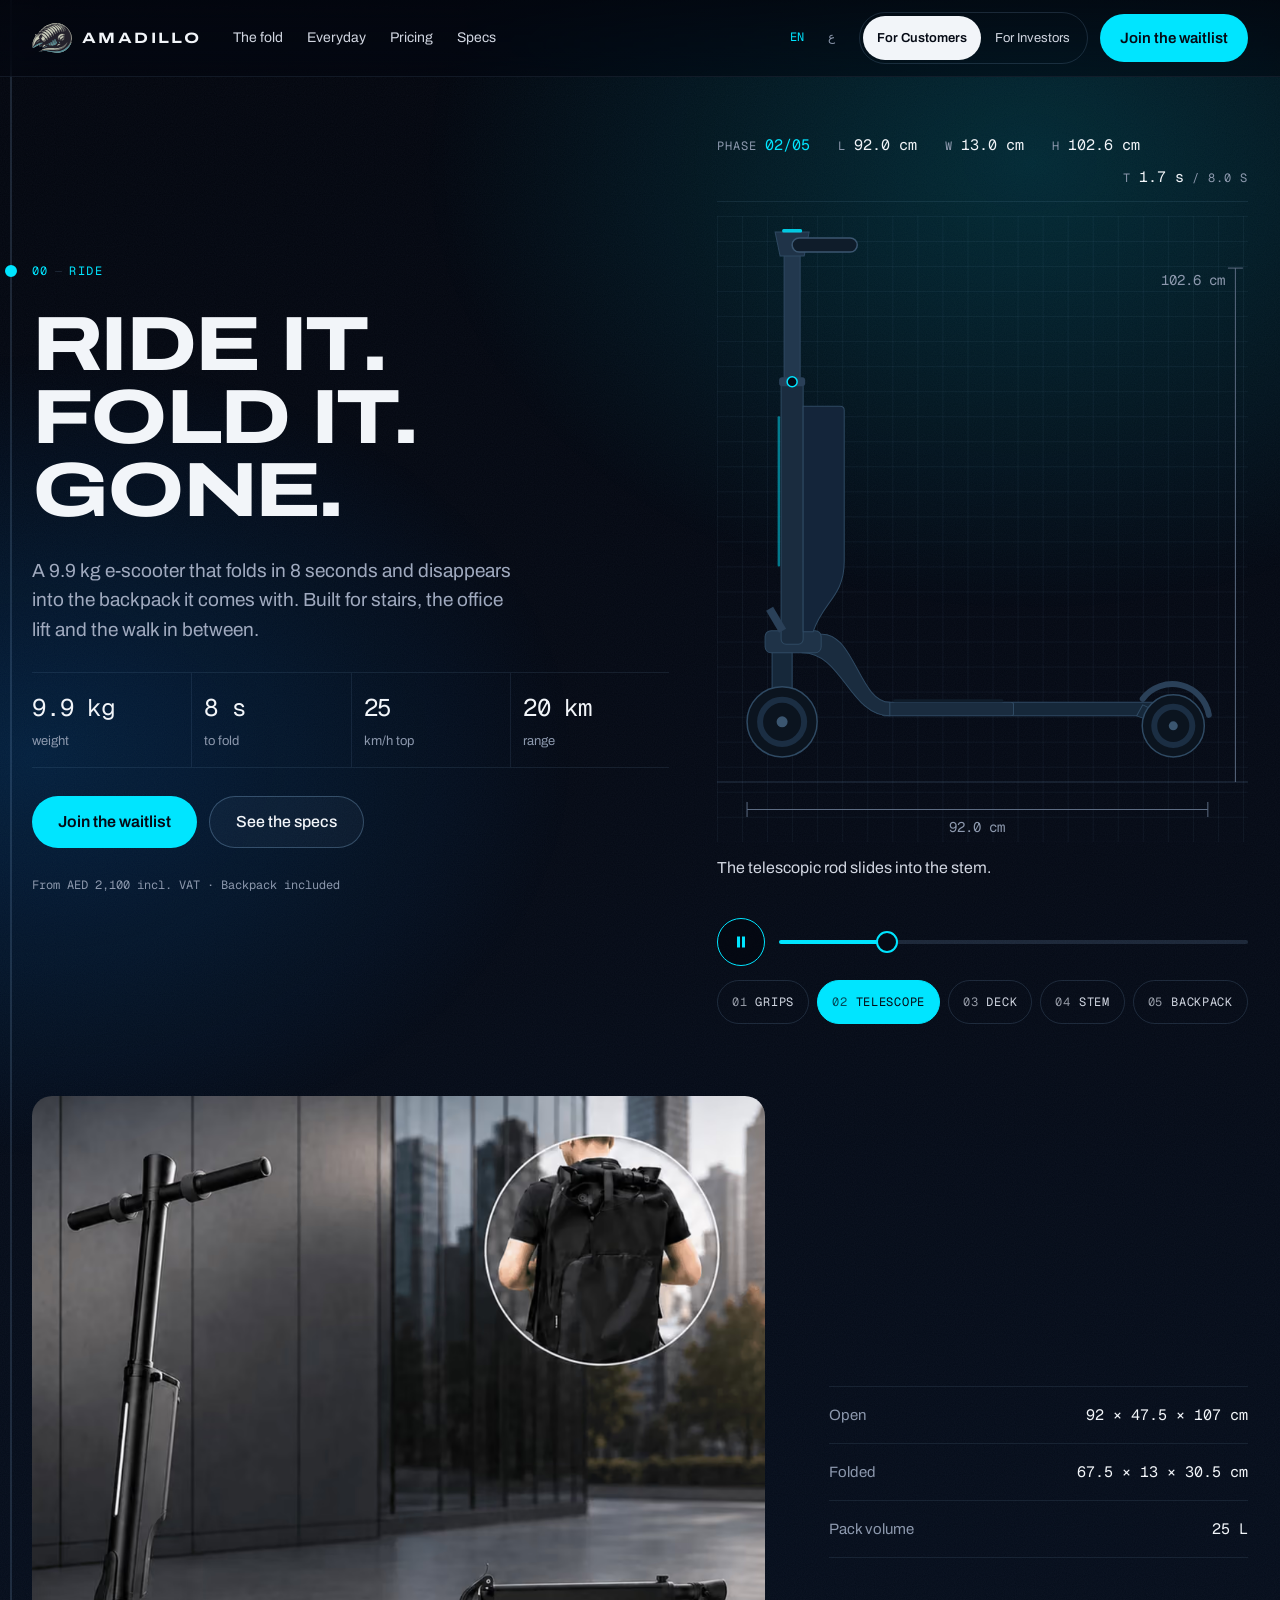
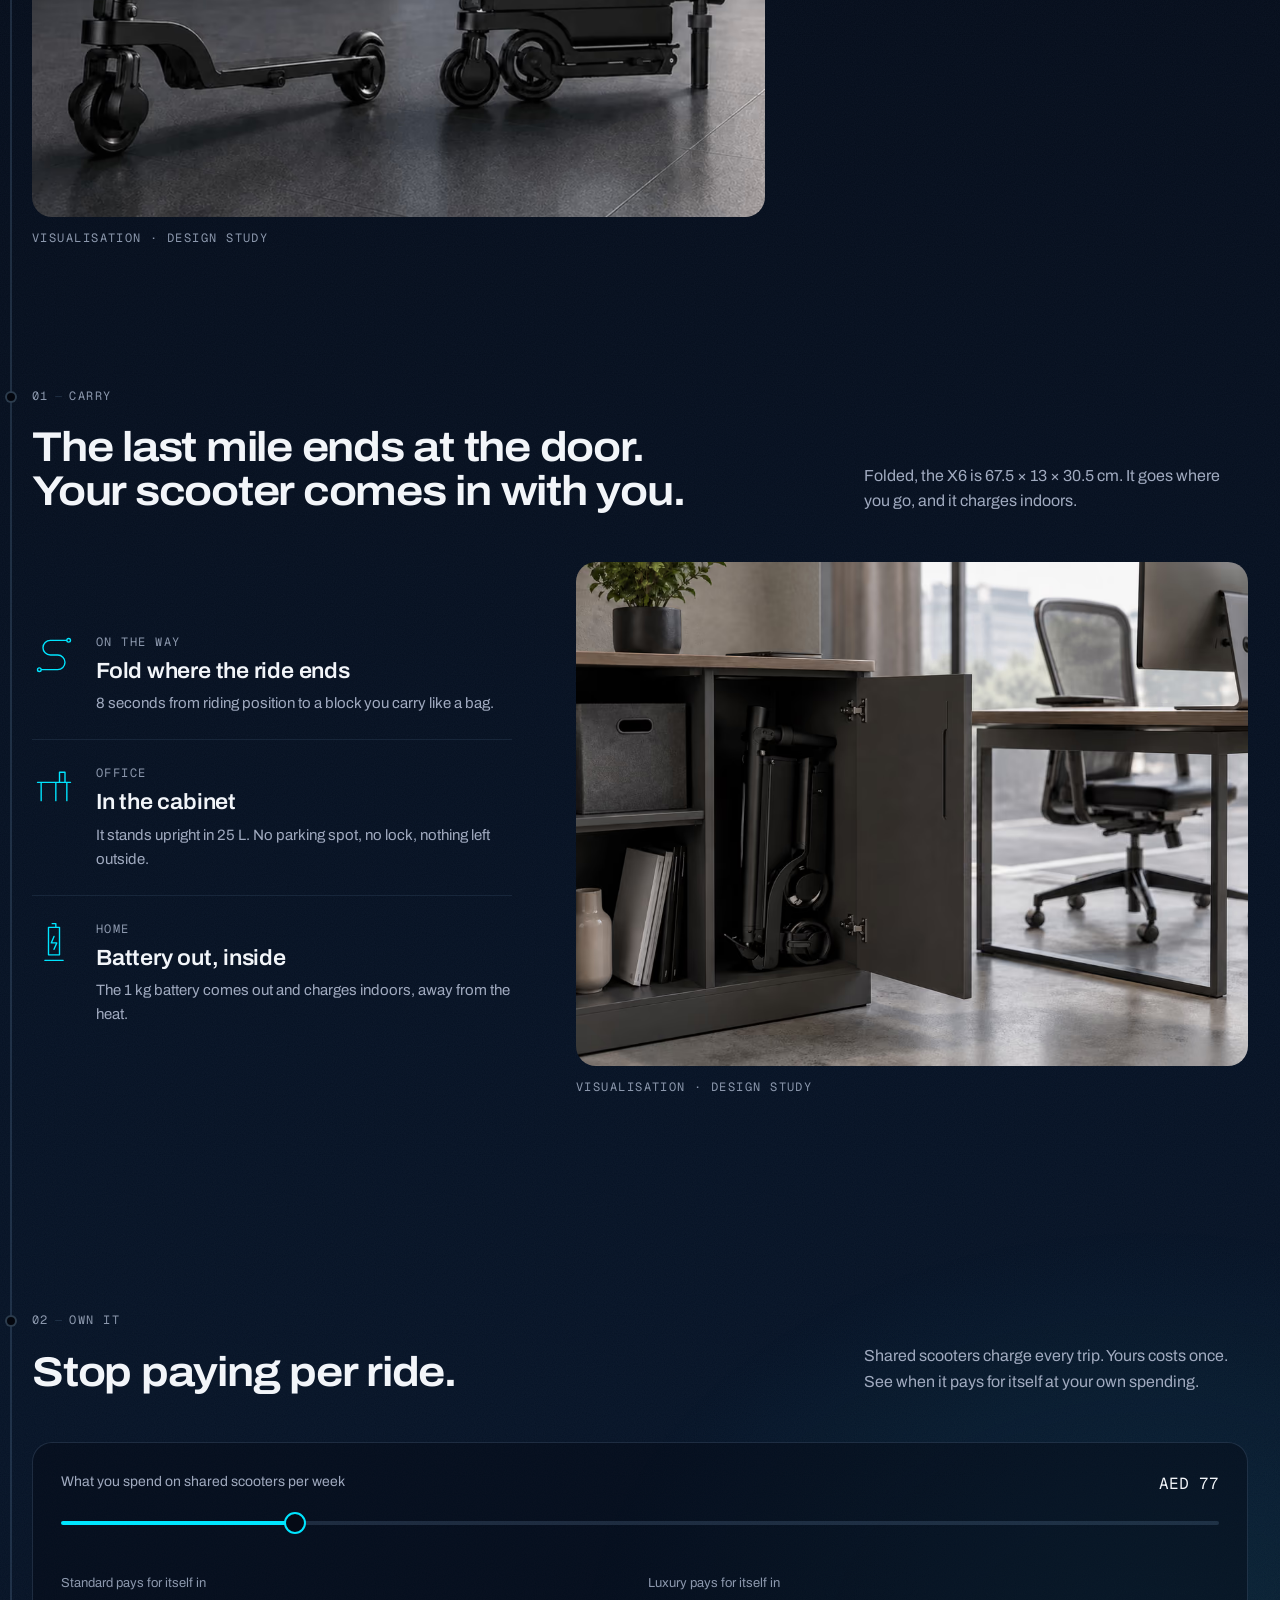
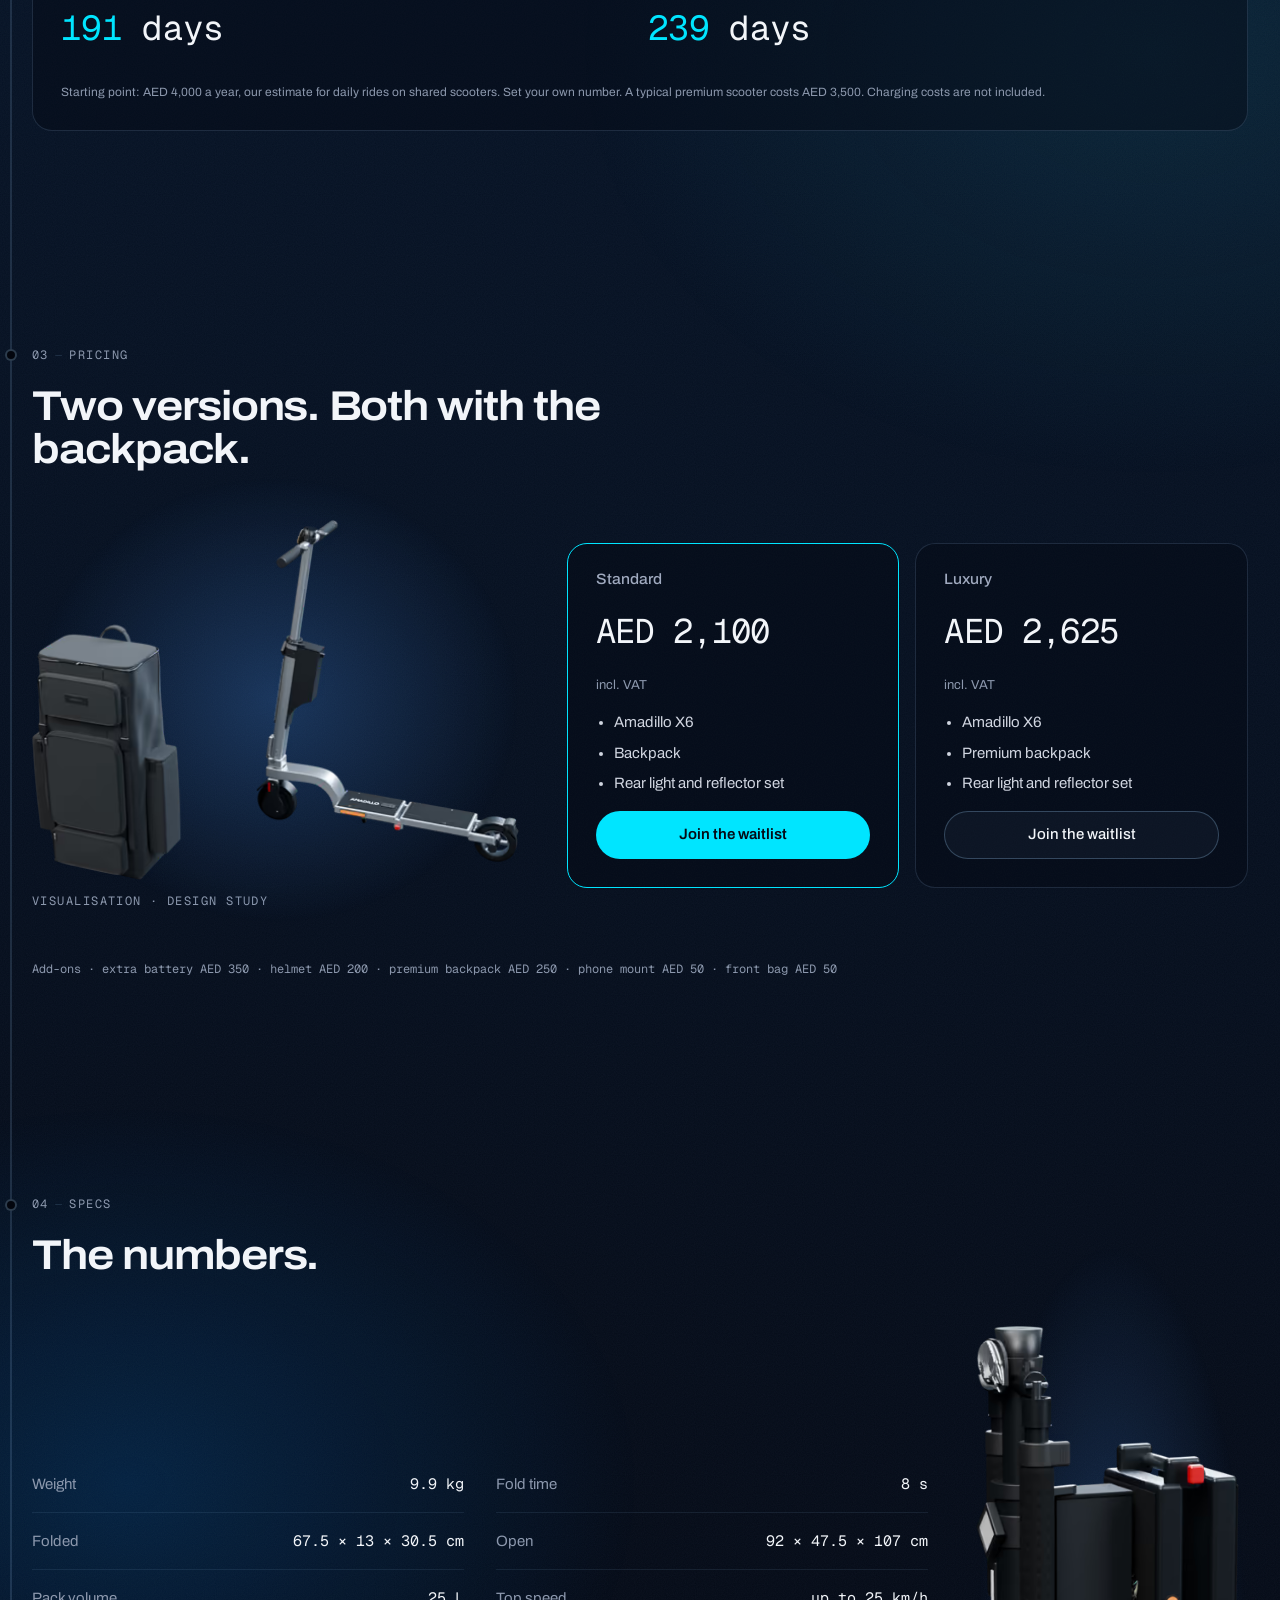
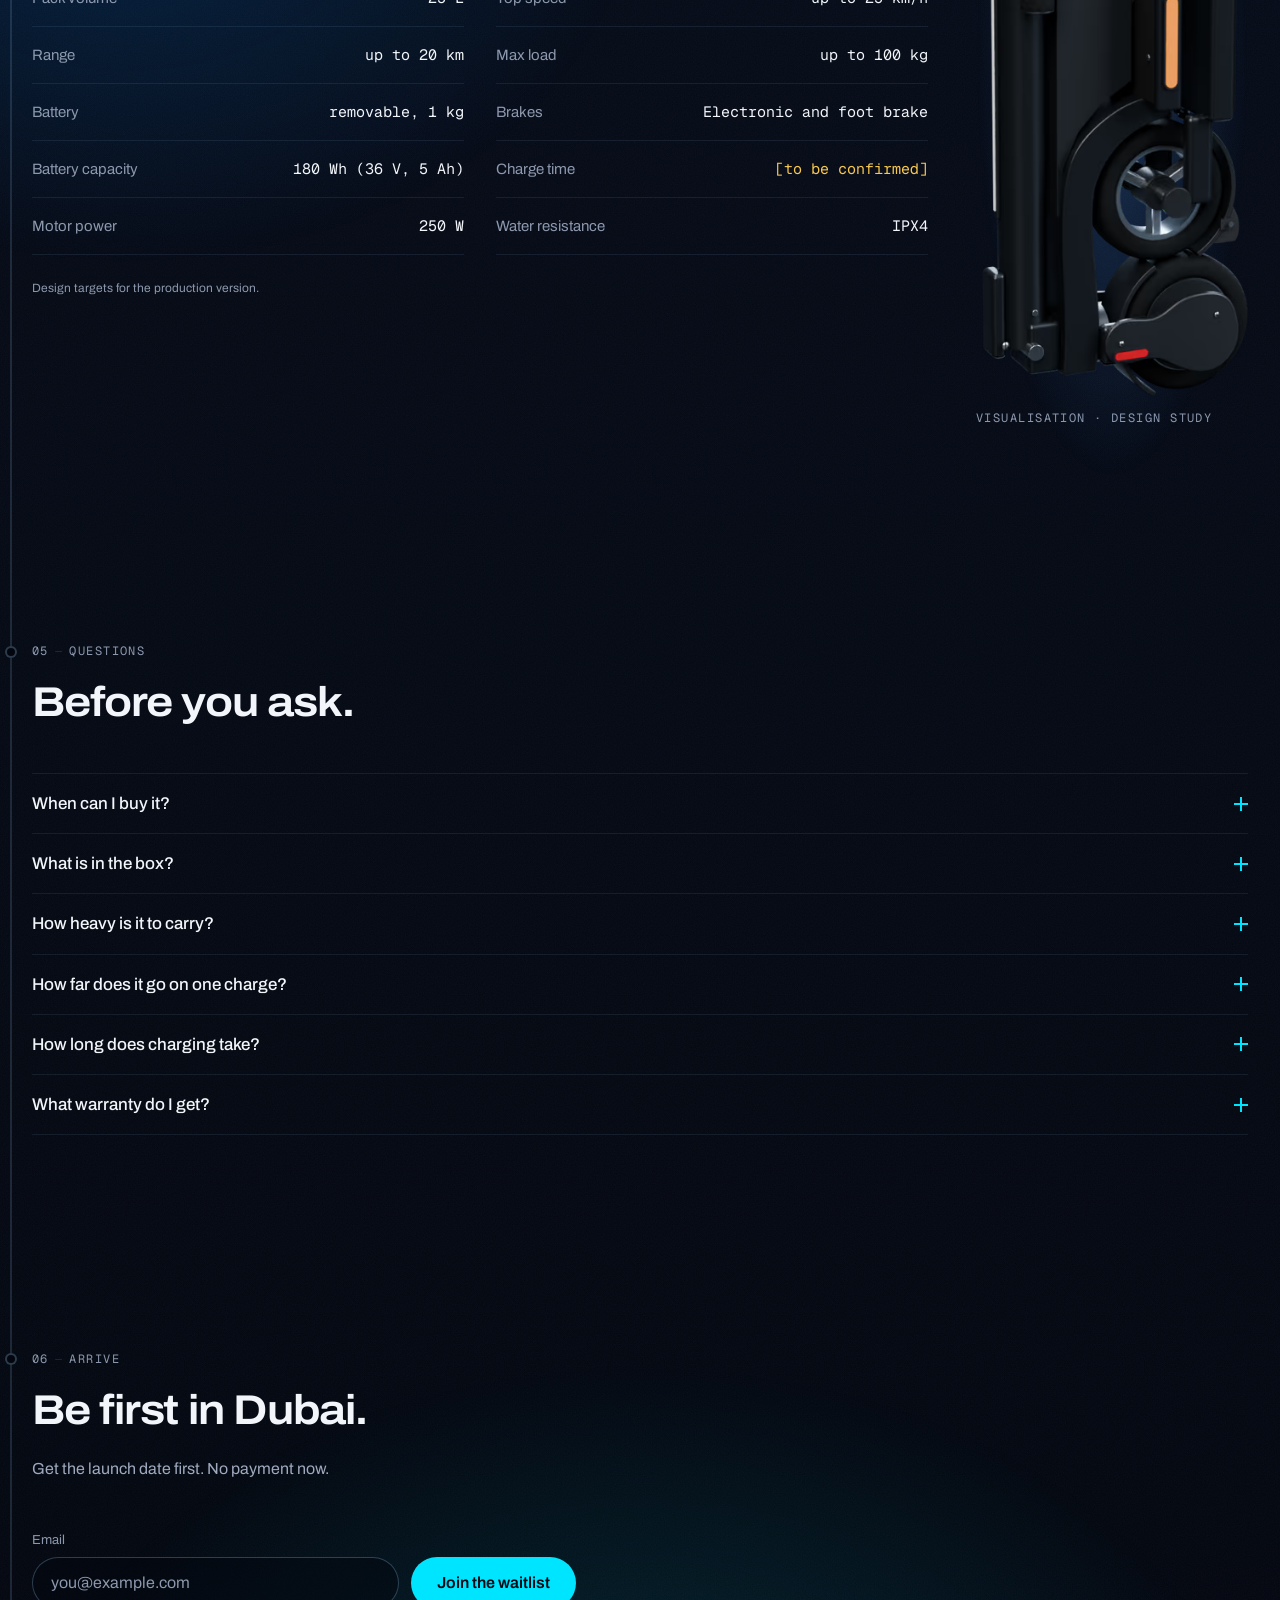
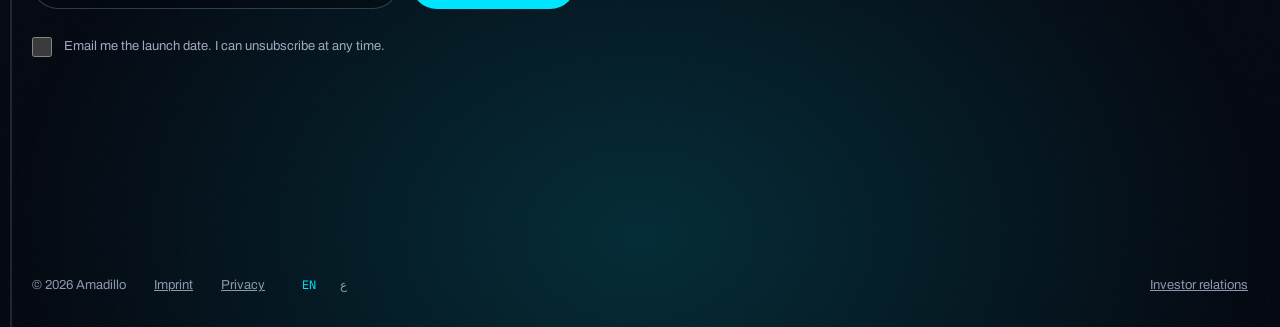
==== index.html @ e57cef2c "Publish the Amadillo website preview Built from feat/deck-alignment (a70cd55). Every page carries no" ====
<!DOCTYPE html><html lang="en" dir="ltr"><head><meta name="robots" content="noindex, nofollow"><meta charset="utf-8"><meta name="viewport" content="width=device-width, initial-scale=1"><meta name="color-scheme" content="dark"><meta name="theme-color" content="#050a15"><title>Amadillo — the e-scooter that disappears into your backpack</title><meta name="description" content="A 9.9 kg folding e-scooter for the UAE. Folds in seconds, carries in the backpack it comes with."><!-- Subset fonts (scripts/subset-fonts.mjs), preloaded so the hero text does not wait for the stylesheet. --><link rel="preload" href="/fonts/archivo-wdth-wght.woff2" as="font" type="font/woff2" crossorigin><link rel="preload" href="/fonts/geist-mono-wght.woff2" as="font" type="font/woff2" crossorigin><link rel="icon" type="image/svg+xml" href="/brand/logo-mark.svg"><link rel="alternate icon" type="image/png" href="/brand/favicon-64.png"><link rel="canonical" href="https://amadillo.ae/"><link rel="alternate" hreflang="en" href="https://amadillo.ae/"><link rel="alternate" hreflang="ar" href="https://amadillo.ae/ar/"><link rel="stylesheet" href="/_astro/Base.DRsIj8wl.css"><link rel="stylesheet" href="/_astro/Field.BK8YcaRG.css"><style>.card[data-astro-cid-5iuvr4wi]{flex-direction:column;gap:1rem;padding:1.75rem;display:flex}.card[data-astro-cid-5iuvr4wi].featured{border-color:var(--c-accent)}.name[data-astro-cid-5iuvr4wi]{letter-spacing:0;color:var(--c-text-soft);font-size:.9375rem;font-weight:500}.price[data-astro-cid-5iuvr4wi]{color:var(--c-text-strong);letter-spacing:-.02em;font-size:2.125rem}.note[data-astro-cid-5iuvr4wi]{font-size:var(--fs-small);color:var(--c-text-muted)}ul[data-astro-cid-5iuvr4wi]{flex-direction:column;gap:.5rem;margin:0;padding-inline-start:1.125rem;font-size:.9375rem;line-height:1.5;display:flex}.card[data-astro-cid-5iuvr4wi] .cta{margin-top:auto}
</style><link rel="stylesheet" href="/_astro/ProductImage.gO01XHYZ.css"><link rel="stylesheet" href="/_astro/Customers.DLJr7918.css"><script type="module" src="/_astro/page.BsuiZEAU.js"></script></head><body><div class="atmosphere" aria-hidden="true" data-astro-cid-astvurxn><span class="field f1" data-astro-cid-astvurxn></span><span class="field f2" data-astro-cid-astvurxn></span><span class="field f3" data-astro-cid-astvurxn></span><span class="field f4" data-astro-cid-astvurxn></span><span class="field f5" data-astro-cid-astvurxn></span></div><a class="skip" href="#main" data-astro-cid-nen7h5rs>Skip to content</a><header class="header" data-astro-cid-nen7h5rs><div class="container bar" data-astro-cid-nen7h5rs><a class="brand" href="/" aria-label="Amadillo home" data-astro-cid-nen7h5rs><img src="/brand/logo-mark.svg" alt="" width="40" height="30" decoding="async" data-astro-cid-nen7h5rs><span dir="ltr" data-astro-cid-nen7h5rs>AMADILLO</span></a><nav aria-label="Sections" class="links" data-astro-cid-nen7h5rs><a href="#fold" data-astro-cid-nen7h5rs>The fold</a><a href="#everyday" data-astro-cid-nen7h5rs>Everyday</a><a href="#pricing" data-astro-cid-nen7h5rs>Pricing</a><a href="#specs" data-astro-cid-nen7h5rs>Specs</a></nav><div class="actions" data-astro-cid-nen7h5rs><span class="lang-wide" data-astro-cid-nen7h5rs><nav class="langs mono" aria-label="Language" data-astro-cid-lemdd452><span class="lang on" aria-current="true" title="English" data-astro-cid-lemdd452>EN</span><a class="lang" href="/ar/" hreflang="ar" lang="ar" title="العربية" aria-label="العربية" data-astro-cid-lemdd452>ع</a></nav></span><nav class="switch" aria-label="Audience" data-astro-cid-ph7txtrj><span class="opt on" aria-current="page" data-astro-cid-ph7txtrj>For Customers</span><a class="opt" href="/investors" data-astro-cid-ph7txtrj>For Investors</a></nav><a href="#waitlist" class="btn btn-primary btn-md cta" data-astro-cid-nen7h5rs="true">Join the waitlist</a><details class="menu" data-astro-cid-nen7h5rs><summary aria-label="Menu" data-astro-cid-nen7h5rs><span class="open" data-astro-cid-nen7h5rs><svg width="18" height="18" viewBox="0 0 16 16" fill="none" stroke="currentColor" stroke-width="1.5" stroke-linecap="round" stroke-linejoin="round" aria-hidden="true"><path d="M2 4.5h12M2 8h12M2 11.5h12"/></svg></span><span class="shut" data-astro-cid-nen7h5rs><svg width="18" height="18" viewBox="0 0 16 16" fill="none" stroke="currentColor" stroke-width="1.5" stroke-linecap="round" stroke-linejoin="round" aria-hidden="true"><path d="m3.5 3.5 9 9m0-9-9 9"/></svg></span></summary><nav aria-label="Sections menu" class="sheet" data-astro-cid-nen7h5rs><a href="#fold" data-astro-cid-nen7h5rs>The fold</a><a href="#everyday" data-astro-cid-nen7h5rs>Everyday</a><a href="#pricing" data-astro-cid-nen7h5rs>Pricing</a><a href="#specs" data-astro-cid-nen7h5rs>Specs</a><a href="#waitlist" class="btn btn-primary btn-md" data-astro-cid-nen7h5rs="true">Join the waitlist</a><div class="lang-sheet" data-astro-cid-nen7h5rs><nav class="langs mono" aria-label="Language" data-astro-cid-lemdd452><span class="lang on" aria-current="true" title="English" data-astro-cid-lemdd452>EN</span><a class="lang" href="/ar/" hreflang="ar" lang="ar" title="العربية" aria-label="العربية" data-astro-cid-lemdd452>ع</a></nav></div></nav></details></div></div></header><script type="module">document.querySelectorAll(`.menu .sheet a`).forEach(e=>{e.addEventListener(`click`,()=>e.closest(`details`)?.removeAttribute(`open`))});</script><main id="main"><div class="route" aria-hidden="true" data-astro-cid-cz245ulg><span class="fill" data-astro-cid-cz245ulg></span></div><section class="container hero" id="top" data-astro-cid-br2oot2i><div class="copy" data-astro-cid-br2oot2i><span class="stop start" data-astro-cid-aq7dzzhk><span class="dot" aria-hidden="true" data-astro-cid-aq7dzzhk></span><span class="mono text" data-astro-cid-aq7dzzhk>00<span class="sep" aria-hidden="true" data-astro-cid-aq7dzzhk>—</span>Ride</span></span><script type="module">var e=()=>{let e=document.documentElement.dir===`rtl`,t=document.documentElement.clientWidth;document.querySelectorAll(`.stop`).forEach(n=>{let r=n.getBoundingClientRect();n.style.setProperty(`--stop-left`,`${e?t-r.right:r.left}px`)})};e(),addEventListener(`resize`,e,{passive:!0});</script><h1 data-astro-cid-br2oot2i><span class="line l1" data-astro-cid-br2oot2i>Ride it.</span><span class="line l2" data-astro-cid-br2oot2i>Fold it.</span><span class="line l3 ghost" data-astro-cid-br2oot2i>Gone.</span></h1><p class="lead" data-astro-cid-br2oot2i>A 9.9 kg e-scooter that folds in 8 seconds and disappears into the backpack it comes with. Built for stairs, the office lift and the walk in between.</p><dl class="stats s-md" style="--cols: 4" data-astro-cid-bchll4or><div class="stat" data-astro-cid-bchll4or><dt class="label" data-astro-cid-bchll4or>weight</dt><dd class="mono value" data-astro-cid-bchll4or>9.9 kg</dd></div><div class="stat" data-astro-cid-bchll4or><dt class="label" data-astro-cid-bchll4or>to fold</dt><dd class="mono value" data-astro-cid-bchll4or>8 s</dd></div><div class="stat" data-astro-cid-bchll4or><dt class="label" data-astro-cid-bchll4or>km/h top</dt><dd class="mono value" data-astro-cid-bchll4or>25</dd></div><div class="stat" data-astro-cid-bchll4or><dt class="label" data-astro-cid-bchll4or>range</dt><dd class="mono value" data-astro-cid-bchll4or>20 km</dd></div></dl><div class="ctas" data-astro-cid-br2oot2i><a href="#waitlist" class="btn btn-primary" data-astro-cid-br2oot2i="true">Join the waitlist</a><a href="#specs" class="btn btn-ghost" data-astro-cid-br2oot2i="true">See the specs</a></div><span class="note mono" data-astro-cid-br2oot2i>From AED 2,100 incl. VAT · Backpack included</span></div><div class="stage" id="fold" data-astro-cid-br2oot2i><div class="ghostfold" data-ghostfold data-seconds="8" data-captions="[&quot;Riding position. 92 × 47.5 × 107 cm, 9.9 kg.&quot;,&quot;Grips fold down. Width drops from 47.5 to 13 cm.&quot;,&quot;The telescopic rod slides into the stem.&quot;,&quot;The rear deck swings forward on its centre hinge.&quot;,&quot;Stem and battery fold flat: 67.5 × 13 × 30.5 cm.&quot;,&quot;Upright into the 25 L backpack. Gone.&quot;]" data-play-label="Play fold animation" data-pause-label="Pause fold animation" data-astro-cid-t42quo57><div class="readout mono" aria-hidden="true" dir="ltr" data-astro-cid-t42quo57><span data-astro-cid-t42quo57>Phase <b class="accent" data-out="phase" data-astro-cid-t42quo57>00/05</b></span><span data-astro-cid-t42quo57>L <b data-out="length" data-astro-cid-t42quo57>92.0 cm</b></span><span class="wide" data-astro-cid-t42quo57>W <b data-out="width" data-astro-cid-t42quo57>47.5 cm</b></span><span data-astro-cid-t42quo57>H <b data-out="height" data-astro-cid-t42quo57>107.0 cm</b></span><span class="time" data-astro-cid-t42quo57>t <b data-out="time" data-astro-cid-t42quo57>0.0 s</b><span class="wide" data-astro-cid-t42quo57> / 8.0 s</span></span></div><svg class="drawing" viewBox="-60 20 1060 1250" role="img" aria-label="Side view of the Amadillo X6 folding from riding position (92 × 107 cm) into its backpack (67.5 × 30.5 cm)." data-astro-cid-t42quo57><line x1="-60" y1="1150" x2="1000" y2="1150" class="ground" data-astro-cid-t42quo57></line><g data-part="lift" data-astro-cid-t42quo57><g data-part="pack" data-astro-cid-t42quo57><g data-part="rear" data-astro-cid-t42quo57><rect x="525" y="1041" width="290" height="27" rx="6" class="p2" data-astro-cid-t42quo57></rect><path d="M790 1046 L862 1080 L848 1094 L778 1068 Z" class="p2" data-astro-cid-t42quo57></path><path d="M790 1034 A 74 74 0 0 1 922 1066" class="fender" data-astro-cid-t42quo57></path><circle cx="851" cy="1088" r="62" class="tyre" data-astro-cid-t42quo57></circle><circle cx="851" cy="1088" r="38" class="rim" data-astro-cid-t42quo57></circle><circle cx="851" cy="1088" r="9" class="hub" data-astro-cid-t42quo57></circle><circle cx="525" cy="1076" r="13" class="joint" data-joint="hinge" data-astro-cid-t42quo57></circle></g><rect x="270" y="1041" width="262" height="27" rx="4" class="p1" data-astro-cid-t42quo57></rect><rect x="292" y="1035" width="220" height="6" rx="3" class="tape" data-astro-cid-t42quo57></rect><path d="M110 905 L150 905 C215 905 225 1041 285 1041 L285 1068 C205 1068 190 942 110 942 Z" class="p1" data-astro-cid-t42quo57></path><rect x="50" y="930" width="40" height="150" rx="10" class="p2" data-astro-cid-t42quo57></rect><circle cx="70" cy="1080" r="70" class="tyre" data-astro-cid-t42quo57></circle><circle cx="70" cy="1080" r="44" class="rim" data-astro-cid-t42quo57></circle><circle cx="70" cy="1080" r="11" class="hub" data-astro-cid-t42quo57></circle><rect x="36" y="898" width="112" height="44" rx="12" class="p3" data-astro-cid-t42quo57></rect><g data-part="stem" data-astro-cid-t42quo57><g data-part="tele" data-astro-cid-t42quo57><rect x="74" y="80" width="32" height="340" rx="8" class="p4" data-astro-cid-t42quo57></rect><path d="M56 58 L124 58 L114 106 L66 106 Z" class="p3" data-astro-cid-t42quo57></path><rect x="70" y="52" width="40" height="7" rx="3" class="display" data-astro-cid-t42quo57></rect><circle cx="90" cy="84" r="18" class="grip" data-part="bar" data-astro-cid-t42quo57></circle><rect x="90" y="70" width="0" height="28" rx="14" class="grip" data-part="grips" data-astro-cid-t42quo57></rect><circle cx="90" cy="84" r="9" class="joint" data-joint="grip" data-astro-cid-t42quo57></circle></g><rect x="68" y="400" width="44" height="525" rx="10" class="p1" data-astro-cid-t42quo57></rect><rect x="61" y="470" width="5" height="300" rx="2" class="light" data-astro-cid-t42quo57></rect><path d="M112 450 L186 450 Q194 450 194 458 L194 760 C194 830 150 842 132 900 L112 900 Z" class="battery" data-astro-cid-t42quo57></path><rect x="64" y="392" width="52" height="18" rx="6" class="clamp" data-astro-cid-t42quo57></rect><path d="M64 902 L38 858 L52 850 L78 894 Z" class="clamp" data-astro-cid-t42quo57></path><circle cx="90" cy="401" r="10" class="joint" data-joint="tele" data-astro-cid-t42quo57></circle><circle cx="90" cy="920" r="13" class="joint" data-joint="stem" data-astro-cid-t42quo57></circle></g></g></g><g data-part="bag" opacity="0" data-astro-cid-t42quo57><path d="M270 640 Q270 560 350 560 L570 560 Q650 560 650 640 L650 1120 Q650 1150 620 1150 L300 1150 Q270 1150 270 1120 Z" class="bag" data-astro-cid-t42quo57></path><path d="M300 660 L300 1100 M620 660 L620 1100" class="seam" data-astro-cid-t42quo57></path><line x1="300" y1="600" x2="620" y2="600" class="strap" data-astro-cid-t42quo57></line><rect x="436" y="690" width="48" height="8" rx="4" class="display" data-astro-cid-t42quo57></rect></g><g data-part="dims" class="dims" data-astro-cid-t42quo57><line x1="0" y1="1205" x2="920" y2="1205" data-dim="l-line" data-astro-cid-t42quo57></line><line x1="0" y1="1190" x2="0" y2="1220" data-astro-cid-t42quo57></line><line x1="920" y1="1190" x2="920" y2="1220" data-dim="l-tick" data-astro-cid-t42quo57></line><text x="460" y="1250" text-anchor="middle" data-dim="l-text" data-astro-cid-t42quo57>92.0 cm</text><line x1="975" y1="1150" x2="975" y2="80" data-dim="h-line" data-astro-cid-t42quo57></line><line x1="960" y1="80" x2="990" y2="80" data-dim="h-tick" data-astro-cid-t42quo57></line><text x="955" y="114" text-anchor="end" data-dim="h-text" data-astro-cid-t42quo57>107.0 cm</text></g><text x="460" y="1250" text-anchor="middle" class="packed" data-part="packed" opacity="0" data-astro-cid-t42quo57>25 L · 9.9 kg · on your back</text></svg><p class="caption" aria-live="polite" data-out="caption" data-astro-cid-t42quo57>Riding position. 92 × 47.5 × 107 cm, 9.9 kg.</p><!-- Left to right in every language: the slider follows the drawing, which reads left to right. --><div class="controls" dir="ltr" data-astro-cid-t42quo57><button type="button" class="play" data-play aria-label="Play fold animation" data-astro-cid-t42quo57><span class="i-play" data-astro-cid-t42quo57><svg width="16" height="16" viewBox="0 0 16 16" fill="none" stroke="currentColor" stroke-width="1.5" stroke-linecap="round" stroke-linejoin="round" aria-hidden="true"><path d="M4.5 2.5 13.5 8l-9 5.5z" fill="currentColor" stroke="none"/></svg></span><span class="i-pause" data-astro-cid-t42quo57><svg width="16" height="16" viewBox="0 0 16 16" fill="none" stroke="currentColor" stroke-width="1.5" stroke-linecap="round" stroke-linejoin="round" aria-hidden="true"><path d="M4 2.5h3v11H4zM9 2.5h3v11H9z" fill="currentColor" stroke="none"/></svg></span></button><label for="ghostfold-range" class="visually-hidden" data-astro-cid-t42quo57>Fold progress</label><input id="ghostfold-range" class="range" type="range" min="0" max="1000" step="1" value="0" style="--fill: 0%" data-range data-astro-cid-t42quo57></div><div class="chips" role="group" aria-label="Jump to a fold phase" data-astro-cid-t42quo57><button type="button" class="chip" aria-pressed="false" data-chip="0.15" data-astro-cid-t42quo57="true" data-astro-cid-ags4ogmk><span class="idx" data-astro-cid-ags4ogmk>01</span>Grips</button><button type="button" class="chip" aria-pressed="false" data-chip="0.35" data-astro-cid-t42quo57="true" data-astro-cid-ags4ogmk><span class="idx" data-astro-cid-ags4ogmk>02</span>Telescope</button><button type="button" class="chip" aria-pressed="false" data-chip="0.6" data-astro-cid-t42quo57="true" data-astro-cid-ags4ogmk><span class="idx" data-astro-cid-ags4ogmk>03</span>Deck</button><button type="button" class="chip" aria-pressed="false" data-chip="0.85" data-astro-cid-t42quo57="true" data-astro-cid-ags4ogmk><span class="idx" data-astro-cid-ags4ogmk>04</span>Stem</button><button type="button" class="chip" aria-pressed="false" data-chip="1" data-astro-cid-t42quo57="true" data-astro-cid-ags4ogmk><span class="idx" data-astro-cid-ags4ogmk>05</span>Backpack</button></div></div><script type="module">var e=[{key:`grips`,end:.15},{key:`telescope`,end:.35},{key:`deck`,end:.6},{key:`stem`,end:.85},{key:`backpack`,end:1}],t={l:920,w:475,h:1070},n={l:675,w:130,h:305},r=e=>e<.5?4*e*e*e:1-(-2*e+2)**3/2,i=e=>Math.min(1,Math.max(0,e));function a(a){let o=i(a),s=(e,t)=>r(i((o-e)/(t-e))),c=s(0,.15),l=s(.15,.35),u=s(.35,.6),d=s(.6,.85),f=s(.85,1),p=Math.min(1,o/.08)*(1-f),m=o<=0?0:e.findIndex(e=>o<=e.end)+1,h=(e,t)=>o>e-.02&&o<t+.02&&f<1;return{phase:m,lift:`translate(0 ${(-50*p).toFixed(1)})`,pack:`translate(${(122*f).toFixed(1)} ${(-203*f).toFixed(1)}) rotate(${(-90*f).toFixed(2)} 338 1015)`,rear:`rotate(${(-180*u).toFixed(2)} 525 1076)`,stem:`rotate(${(90*d).toFixed(2)} 90 920)`,tele:`translate(0 ${(280*l).toFixed(1)})`,gripWidth:130*c,barOpacity:1-c,bag:`translate(0 ${(260*(1-f)).toFixed(1)})`,bagOpacity:f,dimOpacity:1-f,joints:{grip:h(0,.15),tele:h(.15,.35),hinge:h(.35,.6),stem:h(.6,.85)},length:Math.round(t.l-(t.l-n.l)*(.55*u+.45*d)),width:Math.round(t.w-(t.w-n.w)*c),height:Math.round(t.h-280*l-(t.h-280-n.h)*d)}}var o=e=>`${(e/10).toFixed(1)} cm`,s=document.querySelector(`[data-ghostfold]`);s&&c(s);function c(e){let t=t=>e.querySelector(t),n=Object.fromEntries([`lift`,`pack`,`rear`,`stem`,`tele`,`bar`,`grips`,`bag`,`dims`,`packed`].map(e=>[e,t(`[data-part="${e}"]`)])),r=Object.fromEntries([`grip`,`tele`,`hinge`,`stem`].map(e=>[e,t(`[data-joint="${e}"]`)])),i=e=>t(`[data-dim="${e}"]`),s=e=>t(`[data-out="${e}"]`),c=t(`[data-range]`),l=t(`[data-play]`),u=[...e.querySelectorAll(`[data-chip]`)],d=JSON.parse(e.dataset.captions??`[]`),f=Number(e.dataset.seconds??8),p=matchMedia(`(prefers-reduced-motion: reduce)`).matches,m=0,h=-1,g=(e,t)=>{e.textContent!==t&&(e.textContent=t)},_=e=>{if(e===m&&h!==-1)return;m=e;let t=a(e);n.lift.setAttribute(`transform`,t.lift),n.pack.setAttribute(`transform`,t.pack),n.rear.setAttribute(`transform`,t.rear),n.stem.setAttribute(`transform`,t.stem),n.tele.setAttribute(`transform`,t.tele),n.grips.setAttribute(`width`,t.gripWidth.toFixed(1)),n.bar.setAttribute(`opacity`,t.barOpacity.toFixed(2)),n.bag.setAttribute(`transform`,t.bag),n.bag.setAttribute(`opacity`,t.bagOpacity.toFixed(2)),n.dims.setAttribute(`opacity`,t.dimOpacity.toFixed(2)),n.packed.setAttribute(`opacity`,t.bagOpacity.toFixed(2));for(let[e,n]of Object.entries(t.joints))r[e].classList.toggle(`on`,n);i(`l-line`).setAttribute(`x2`,String(t.length)),i(`l-tick`).setAttribute(`x1`,String(t.length)),i(`l-tick`).setAttribute(`x2`,String(t.length)),i(`l-text`).setAttribute(`x`,String(t.length/2)),g(i(`l-text`),o(t.length));let l=1150-t.height;i(`h-line`).setAttribute(`y2`,String(l)),i(`h-tick`).setAttribute(`y1`,String(l)),i(`h-tick`).setAttribute(`y2`,String(l)),i(`h-text`).setAttribute(`y`,String(l+34)),g(i(`h-text`),o(t.height)),g(s(`length`),o(t.length)),g(s(`width`),o(t.width)),g(s(`height`),o(t.height)),g(s(`time`),`${(e*f).toFixed(1)} s`),g(s(`phase`),`0${t.phase}/05`),c.value=String(Math.round(e*1e3)),c.style.setProperty(`--fill`,`${(e*100).toFixed(1)}%`),t.phase!==h&&(h=t.phase,s(`caption`).textContent=d[t.phase]??``,u.forEach((e,n)=>e.setAttribute(`aria-pressed`,String(n+1===t.phase))))},v=0,y=!1,b=t=>{y=t,e.classList.toggle(`is-playing`,t),l.setAttribute(`aria-label`,(t?e.dataset.pauseLabel:e.dataset.playLabel)??``),t||cancelAnimationFrame(v)},x=()=>{m>=1&&_(0),b(!0);let e=performance.now(),t=n=>{let r=Math.min(1,m+(n-e)/(f*1e3*.75));e=n,_(r),r>=1?(b(!1),C()):v=requestAnimationFrame(t)};v=requestAnimationFrame(t)},S,C=()=>S?.disconnect();p||(S=new IntersectionObserver(([e])=>{e.isIntersecting&&!y?x():!e.isIntersecting&&y&&b(!1)},{threshold:.5}),S.observe(t(`.drawing`)));let w=()=>{C(),b(!1)};l.addEventListener(`click`,()=>{let e=y;w(),e||x()}),c.addEventListener(`input`,()=>{w(),_(Number(c.value)/1e3)}),u.forEach(e=>e.addEventListener(`click`,()=>{w(),_(Number(e.dataset.chip))})),_(m)}</script></div></section><div class="container showcase" data-astro-cid-br2oot2i><figure class="product-image photo" data-astro-cid-seiejway><div class="frame" data-astro-cid-seiejway><picture data-astro-cid-seiejway><source type="image/avif" srcset="/img/city-640.avif 640w, /img/city-960.avif 960w, /img/city-1149.avif 1149w" sizes="(min-width: 960px) 46rem, 100vw" data-astro-cid-seiejway><img src="/img/city-640.webp" srcset="/img/city-640.webp 640w, /img/city-960.webp 960w, /img/city-1149.webp 1149w" sizes="(min-width: 960px) 46rem, 100vw" width="1149" height="1130" alt="The Amadillo X6 on a city plaza: open, folded, and in the backpack on a rider’s back." loading="lazy" decoding="async" data-astro-cid-seiejway></picture></div><figcaption class="mono" data-astro-cid-seiejway>Visualisation · design study</figcaption></figure><dl class="specs c-1" data-astro-cid-uzz5av54><div class="row" data-astro-cid-uzz5av54><dt data-astro-cid-uzz5av54>Open</dt><dd class="mono" data-astro-cid-uzz5av54>92 × 47.5 × 107 cm</dd></div><div class="row" data-astro-cid-uzz5av54><dt data-astro-cid-uzz5av54>Folded</dt><dd class="mono" data-astro-cid-uzz5av54>67.5 × 13 × 30.5 cm</dd></div><div class="row" data-astro-cid-uzz5av54><dt data-astro-cid-uzz5av54>Pack volume</dt><dd class="mono" data-astro-cid-uzz5av54>25 L</dd></div></dl></div><section id="everyday" class="section" data-astro-cid-5lyysmr3><div class="container inner" data-astro-cid-5lyysmr3><div class="head split" data-astro-cid-5lyysmr3><div class="titles" data-astro-cid-5lyysmr3><span class="stop" data-astro-cid-aq7dzzhk><span class="dot" aria-hidden="true" data-astro-cid-aq7dzzhk></span><span class="mono text" data-astro-cid-aq7dzzhk>01<span class="sep" aria-hidden="true" data-astro-cid-aq7dzzhk>—</span>Carry</span></span><h2 data-astro-cid-5lyysmr3>The last mile ends at the door. Your scooter comes in with you.</h2></div><p class="lead" data-astro-cid-5lyysmr3>Folded, the X6 is 67.5 × 13 × 30.5 cm. It goes where you go, and it charges indoors.</p></div><div class="everyday" data-astro-cid-br2oot2i><ol class="moments" data-astro-cid-br2oot2i><li data-astro-cid-br2oot2i><svg viewBox="0 0 48 48" aria-hidden="true" class="pict" data-astro-cid-br2oot2i><path d="M10 40h18a8 8 0 0 0 0-16H20a8 8 0 0 1 0-16h18M6 40a2 2 0 1 0 4 0a2 2 0 1 0-4 0M38 8a2 2 0 1 0 4 0a2 2 0 1 0-4 0" data-astro-cid-br2oot2i></path></svg><div class="moment" data-astro-cid-br2oot2i><span class="mono idx" data-astro-cid-br2oot2i>On the way</span><h3 data-astro-cid-br2oot2i>Fold where the ride ends</h3><p data-astro-cid-br2oot2i>8 seconds from riding position to a block you carry like a bag.</p></div></li><li data-astro-cid-br2oot2i><svg viewBox="0 0 48 48" aria-hidden="true" class="pict" data-astro-cid-br2oot2i><path d="M6 20h36M10 20v20M38 20v20M26 20v20M30 9h6v11h-6z" data-astro-cid-br2oot2i></path></svg><div class="moment" data-astro-cid-br2oot2i><span class="mono idx" data-astro-cid-br2oot2i>Office</span><h3 data-astro-cid-br2oot2i>In the cabinet</h3><p data-astro-cid-br2oot2i>It stands upright in 25 L. No parking spot, no lock, nothing left outside.</p></div></li><li data-astro-cid-br2oot2i><svg viewBox="0 0 48 48" aria-hidden="true" class="pict" data-astro-cid-br2oot2i><path d="M18 8h12v30H18zM22 4h4v4M24 18l-3 7h6l-3 7M14 44h20" data-astro-cid-br2oot2i></path></svg><div class="moment" data-astro-cid-br2oot2i><span class="mono idx" data-astro-cid-br2oot2i>Home</span><h3 data-astro-cid-br2oot2i>Battery out, inside</h3><p data-astro-cid-br2oot2i>The 1 kg battery comes out and charges indoors, away from the heat.</p></div></li></ol><figure class="product-image photo" data-astro-cid-seiejway><div class="frame" data-astro-cid-seiejway><picture data-astro-cid-seiejway><source type="image/avif" srcset="/img/cabinet-640.avif 640w, /img/cabinet-1000.avif 1000w, /img/cabinet-1448.avif 1448w" sizes="(min-width: 960px) 44rem, 100vw" data-astro-cid-seiejway><img src="/img/cabinet-640.webp" srcset="/img/cabinet-640.webp 640w, /img/cabinet-1000.webp 1000w, /img/cabinet-1448.webp 1448w" sizes="(min-width: 960px) 44rem, 100vw" width="1448" height="1086" alt="The folded Amadillo X6 standing upright in an office cabinet." loading="lazy" decoding="async" data-astro-cid-seiejway></picture></div><figcaption class="mono" data-astro-cid-seiejway>Visualisation · design study</figcaption></figure></div></div></section><section id="own" class="section" data-astro-cid-5lyysmr3><div class="container inner" data-astro-cid-5lyysmr3><div class="head split" data-astro-cid-5lyysmr3><div class="titles" data-astro-cid-5lyysmr3><span class="stop" data-astro-cid-aq7dzzhk><span class="dot" aria-hidden="true" data-astro-cid-aq7dzzhk></span><span class="mono text" data-astro-cid-aq7dzzhk>02<span class="sep" aria-hidden="true" data-astro-cid-aq7dzzhk>—</span>Own it</span></span><h2 data-astro-cid-5lyysmr3>Stop paying per ride.</h2></div><p class="lead" data-astro-cid-5lyysmr3>Shared scooters charge every trip. Yours costs once. See when it pays for itself at your own spending.</p></div><div class="payback surface" data-payback data-astro-cid-d4ax2vmt><div class="range-field" data-astro-cid-3jnsot4f><div class="top" data-astro-cid-3jnsot4f><label for="rental-week" data-astro-cid-3jnsot4f>What you spend on shared scooters per week</label><output for="rental-week" class="mono" data-pattern="AED {n}" data-locale="en-US" data-astro-cid-3jnsot4f>AED 77</output></div><input id="rental-week" class="range" type="range" min="20" max="300" step="5" value="77" style="--fill: 20.357142857142858%" data-astro-cid-3jnsot4f></div><script type="module">var e=e=>{let t=Number(e.min),n=Number(e.max),r=Number(e.value);e.style.setProperty(`--fill`,`${(r-t)/(n-t)*100}%`);let i=e.closest(`.range-field`)?.querySelector(`output`);i&&(i.textContent=(i.dataset.pattern??`{n}`).replace(`{n}`,r.toLocaleString(i.dataset.locale)))};document.querySelectorAll(`.range-field .range`).forEach(t=>{t.addEventListener(`input`,()=>e(t))});</script><dl class="results" data-astro-cid-d4ax2vmt><div data-astro-cid-d4ax2vmt><dt data-astro-cid-d4ax2vmt>Standard pays for itself in</dt><dd class="mono" data-astro-cid-d4ax2vmt><span data-days="standard" data-price="2100" data-astro-cid-d4ax2vmt>191</span> days</dd></div><div data-astro-cid-d4ax2vmt><dt data-astro-cid-d4ax2vmt>Luxury pays for itself in</dt><dd class="mono" data-astro-cid-d4ax2vmt><span data-days="luxury" data-price="2625" data-astro-cid-d4ax2vmt>239</span> days</dd></div></dl><p class="fine" data-astro-cid-d4ax2vmt>Starting point: AED 4,000 a year, our estimate for daily rides on shared scooters. Set your own number. A typical premium scooter costs AED 3,500. Charging costs are not included.</p></div><script type="module">var e=document.querySelector(`[data-payback]`),t=e?.querySelector(`#rental-week`);if(e&&t){let n=[...e.querySelectorAll(`[data-days]`)];t.addEventListener(`input`,()=>{let e=Number(t.value)/7;n.forEach(t=>t.textContent=String(Math.ceil(Number(t.dataset.price)/e)))})}</script></div></section><section id="pricing" class="section" data-astro-cid-5lyysmr3><div class="container inner" data-astro-cid-5lyysmr3><div class="head split" data-astro-cid-5lyysmr3><div class="titles" data-astro-cid-5lyysmr3><span class="stop" data-astro-cid-aq7dzzhk><span class="dot" aria-hidden="true" data-astro-cid-aq7dzzhk></span><span class="mono text" data-astro-cid-aq7dzzhk>03<span class="sep" aria-hidden="true" data-astro-cid-aq7dzzhk>—</span>Pricing</span></span><h2 data-astro-cid-5lyysmr3>Two versions. Both with the backpack.</h2></div></div><div class="offer" data-astro-cid-br2oot2i><figure class="product-image lit" data-astro-cid-seiejway><div class="frame" data-astro-cid-seiejway><picture data-astro-cid-seiejway><source type="image/avif" srcset="/img/bag-480.avif 480w, /img/bag-800.avif 800w" sizes="(min-width: 960px) 30rem, 100vw" data-astro-cid-seiejway><img src="/img/bag-480.webp" srcset="/img/bag-480.webp 480w, /img/bag-800.webp 800w" sizes="(min-width: 960px) 30rem, 100vw" width="951" height="703" alt="The Amadillo X6 next to its backpack." loading="lazy" decoding="async" data-astro-cid-seiejway></picture></div><figcaption class="mono" data-astro-cid-seiejway>Visualisation · design study</figcaption></figure><div class="prices" data-astro-cid-br2oot2i><article class="card surface featured" data-astro-cid-5iuvr4wi><h3 class="name" data-astro-cid-5iuvr4wi>Standard</h3><p class="mono price" data-astro-cid-5iuvr4wi>AED 2,100</p><p class="note" data-astro-cid-5iuvr4wi>incl. VAT</p><ul data-astro-cid-5iuvr4wi><li data-astro-cid-5iuvr4wi>Amadillo X6</li><li data-astro-cid-5iuvr4wi>Backpack</li><li data-astro-cid-5iuvr4wi>Rear light and reflector set</li></ul><a href="#waitlist" class="btn btn-primary btn-md cta" data-astro-cid-5iuvr4wi="true">Join the waitlist</a></article><article class="card surface" data-astro-cid-5iuvr4wi><h3 class="name" data-astro-cid-5iuvr4wi>Luxury</h3><p class="mono price" data-astro-cid-5iuvr4wi>AED 2,625</p><p class="note" data-astro-cid-5iuvr4wi>incl. VAT</p><ul data-astro-cid-5iuvr4wi><li data-astro-cid-5iuvr4wi>Amadillo X6</li><li data-astro-cid-5iuvr4wi>Premium backpack</li><li data-astro-cid-5iuvr4wi>Rear light and reflector set</li></ul><a href="#waitlist" class="btn btn-ghost btn-md cta" data-astro-cid-5iuvr4wi="true">Join the waitlist</a></article></div></div><p class="addons mono" data-astro-cid-br2oot2i>Add-ons · extra battery AED 350 · helmet AED 200 · premium backpack AED 250 · phone mount AED 50 · front bag AED 50</p></div></section><section id="specs" class="section" data-astro-cid-5lyysmr3><div class="container inner" data-astro-cid-5lyysmr3><div class="head stack" data-astro-cid-5lyysmr3><div class="titles" data-astro-cid-5lyysmr3><span class="stop" data-astro-cid-aq7dzzhk><span class="dot" aria-hidden="true" data-astro-cid-aq7dzzhk></span><span class="mono text" data-astro-cid-aq7dzzhk>04<span class="sep" aria-hidden="true" data-astro-cid-aq7dzzhk>—</span>Specs</span></span><h2 data-astro-cid-5lyysmr3>The numbers.</h2></div></div><div class="spec-sheet" data-astro-cid-br2oot2i><div class="spec-copy" data-astro-cid-br2oot2i><dl class="specs c-2" data-astro-cid-uzz5av54><div class="row" data-astro-cid-uzz5av54><dt data-astro-cid-uzz5av54>Weight</dt><dd class="mono" data-astro-cid-uzz5av54>9.9 kg</dd></div><div class="row" data-astro-cid-uzz5av54><dt data-astro-cid-uzz5av54>Fold time</dt><dd class="mono" data-astro-cid-uzz5av54>8 s</dd></div><div class="row" data-astro-cid-uzz5av54><dt data-astro-cid-uzz5av54>Folded</dt><dd class="mono" data-astro-cid-uzz5av54>67.5 × 13 × 30.5 cm</dd></div><div class="row" data-astro-cid-uzz5av54><dt data-astro-cid-uzz5av54>Open</dt><dd class="mono" data-astro-cid-uzz5av54>92 × 47.5 × 107 cm</dd></div><div class="row" data-astro-cid-uzz5av54><dt data-astro-cid-uzz5av54>Pack volume</dt><dd class="mono" data-astro-cid-uzz5av54>25 L</dd></div><div class="row" data-astro-cid-uzz5av54><dt data-astro-cid-uzz5av54>Top speed</dt><dd class="mono" data-astro-cid-uzz5av54>up to 25 km/h</dd></div><div class="row" data-astro-cid-uzz5av54><dt data-astro-cid-uzz5av54>Range</dt><dd class="mono" data-astro-cid-uzz5av54>up to 20 km</dd></div><div class="row" data-astro-cid-uzz5av54><dt data-astro-cid-uzz5av54>Max load</dt><dd class="mono" data-astro-cid-uzz5av54>up to 100 kg</dd></div><div class="row" data-astro-cid-uzz5av54><dt data-astro-cid-uzz5av54>Battery</dt><dd class="mono" data-astro-cid-uzz5av54>removable, 1 kg</dd></div><div class="row" data-astro-cid-uzz5av54><dt data-astro-cid-uzz5av54>Brakes</dt><dd class="mono" data-astro-cid-uzz5av54>Electronic and foot brake</dd></div><div class="row" data-astro-cid-uzz5av54><dt data-astro-cid-uzz5av54>Battery capacity</dt><dd class="mono" data-astro-cid-uzz5av54>180 Wh (36 V, 5 Ah)</dd></div><div class="row" data-astro-cid-uzz5av54><dt data-astro-cid-uzz5av54>Charge time</dt><dd class="mono missing" data-astro-cid-uzz5av54>[to be confirmed]</dd></div><div class="row" data-astro-cid-uzz5av54><dt data-astro-cid-uzz5av54>Motor power</dt><dd class="mono" data-astro-cid-uzz5av54>250 W</dd></div><div class="row" data-astro-cid-uzz5av54><dt data-astro-cid-uzz5av54>Water resistance</dt><dd class="mono" data-astro-cid-uzz5av54>IPX4</dd></div></dl><p class="spec-fine" data-astro-cid-br2oot2i>Design targets for the production version.</p></div><div class="spec-image" data-astro-cid-br2oot2i><figure class="product-image lit" data-astro-cid-seiejway><div class="frame" data-astro-cid-seiejway><picture data-astro-cid-seiejway><source type="image/avif" srcset="/img/folded-320.avif 320w, /img/folded-446.avif 446w" sizes="(min-width: 1100px) 17rem, 13rem" data-astro-cid-seiejway><img src="/img/folded-320.webp" srcset="/img/folded-320.webp 320w, /img/folded-446.webp 446w" sizes="(min-width: 1100px) 17rem, 13rem" width="446" height="1099" alt="The folded Amadillo X6, seen from the side." loading="lazy" decoding="async" data-astro-cid-seiejway></picture></div><figcaption class="mono" data-astro-cid-seiejway>Visualisation · design study</figcaption></figure></div></div></div></section><section id="faq" class="section" data-astro-cid-5lyysmr3><div class="container inner" data-astro-cid-5lyysmr3><div class="head stack" data-astro-cid-5lyysmr3><div class="titles" data-astro-cid-5lyysmr3><span class="stop" data-astro-cid-aq7dzzhk><span class="dot" aria-hidden="true" data-astro-cid-aq7dzzhk></span><span class="mono text" data-astro-cid-aq7dzzhk>05<span class="sep" aria-hidden="true" data-astro-cid-aq7dzzhk>—</span>Questions</span></span><h2 data-astro-cid-5lyysmr3>Before you ask.</h2></div></div><div class="faq" data-astro-cid-4mpds4rx><details data-astro-cid-4mpds4rx><summary data-astro-cid-4mpds4rx><span data-astro-cid-4mpds4rx>When can I buy it?</span><span class="mark" aria-hidden="true" data-astro-cid-4mpds4rx></span></summary><p data-astro-cid-4mpds4rx>The UAE launch is planned for Sep 2027. Join the waitlist and you hear first.</p></details><details data-astro-cid-4mpds4rx><summary data-astro-cid-4mpds4rx><span data-astro-cid-4mpds4rx>What is in the box?</span><span class="mark" aria-hidden="true" data-astro-cid-4mpds4rx></span></summary><p data-astro-cid-4mpds4rx>Amadillo X6, backpack, rear light and reflector set. Luxury comes with the premium backpack.</p></details><details data-astro-cid-4mpds4rx><summary data-astro-cid-4mpds4rx><span data-astro-cid-4mpds4rx>How heavy is it to carry?</span><span class="mark" aria-hidden="true" data-astro-cid-4mpds4rx></span></summary><p data-astro-cid-4mpds4rx>9.9 kg in total. The battery alone weighs 1 kg and comes out.</p></details><details data-astro-cid-4mpds4rx><summary data-astro-cid-4mpds4rx><span data-astro-cid-4mpds4rx>How far does it go on one charge?</span><span class="mark" aria-hidden="true" data-astro-cid-4mpds4rx></span></summary><p data-astro-cid-4mpds4rx>Up to 20 km, at up to 25 km/h, for riders up to 100 kg.</p></details><details data-astro-cid-4mpds4rx><summary data-astro-cid-4mpds4rx><span data-astro-cid-4mpds4rx>How long does charging take?</span><span class="mark" aria-hidden="true" data-astro-cid-4mpds4rx></span></summary><p class="missing mono" data-astro-cid-4mpds4rx>[to be confirmed]</p></details><details data-astro-cid-4mpds4rx><summary data-astro-cid-4mpds4rx><span data-astro-cid-4mpds4rx>What warranty do I get?</span><span class="mark" aria-hidden="true" data-astro-cid-4mpds4rx></span></summary><p class="missing mono" data-astro-cid-4mpds4rx>[to be confirmed]</p></details></div></div></section><section id="waitlist" class="section finale" data-astro-cid-5lyysmr3><div class="container inner" data-astro-cid-5lyysmr3><div class="head stack" data-astro-cid-5lyysmr3><div class="titles" data-astro-cid-5lyysmr3><span class="stop" data-astro-cid-aq7dzzhk><span class="dot" aria-hidden="true" data-astro-cid-aq7dzzhk></span><span class="mono text" data-astro-cid-aq7dzzhk>06<span class="sep" aria-hidden="true" data-astro-cid-aq7dzzhk>—</span>Arrive</span></span><h2 data-astro-cid-5lyysmr3>Be first in Dubai.</h2></div><p class="lead" data-astro-cid-5lyysmr3>Get the launch date first. No payment now.</p></div><!-- Not connected to any service yet: the team decides on the provider (double opt-in) before launch. --><form class="waitlist" data-waitlist data-error="Please enter a valid email and tick the box." data-ok="Thanks. The waitlist is not live yet, so nothing was sent." novalidate data-astro-cid-3khiccf5><div class="row" data-astro-cid-3khiccf5><div class="field email" data-astro-cid-afmkvgyw><label for="wl-email" data-astro-cid-afmkvgyw>Email</label><input id="wl-email" type="email" class="input pill" name="email" autocomplete="email" placeholder="you@example.com" required dir="ltr" data-astro-cid-3khiccf5="true" data-astro-cid-afmkvgyw></div><button type="submit" class="btn btn-primary" data-astro-cid-3khiccf5="true">Join the waitlist</button></div><label class="consent" data-astro-cid-3khiccf5><input type="checkbox" name="consent" required data-astro-cid-3khiccf5><span data-astro-cid-3khiccf5>Email me the launch date. I can unsubscribe at any time.</span></label><p class="status" role="status" data-status data-astro-cid-3khiccf5></p></form><script type="module">var e=document.querySelector(`[data-waitlist]`);e?.addEventListener(`submit`,t=>{t.preventDefault();let n=e.querySelector(`[data-status]`);e.checkValidity()?(n.textContent=e.dataset.ok??``,n.dataset.state=`ok`):(n.textContent=e.dataset.error??``,n.dataset.state=`error`)});</script></div></section></main><footer class="footer" data-astro-cid-jo6i4kqk><div class="container row" data-astro-cid-jo6i4kqk><span data-astro-cid-jo6i4kqk>© 2026 Amadillo</span><a href="/imprint" data-astro-cid-jo6i4kqk>Imprint</a><a href="/privacy" data-astro-cid-jo6i4kqk>Privacy</a><nav class="langs mono" aria-label="Language" data-astro-cid-lemdd452><span class="lang on" aria-current="true" title="English" data-astro-cid-lemdd452>EN</span><a class="lang" href="/ar/" hreflang="ar" lang="ar" title="العربية" aria-label="العربية" data-astro-cid-lemdd452>ع</a></nav><a class="end" href="/investors" data-astro-cid-jo6i4kqk>Investor relations</a></div></footer></body></html>
---- _astro/Base.DRsIj8wl.css ----
:root{--c-bg:#050a15;--c-bg-deep:#03060e;--c-bg-lift:#071427;--c-surface:#96beeb0d;--c-surface-2:#96beeb17;--c-line:#96beeb1a;--c-line-strong:#96beeb29;--c-edge:#96c8f047;--c-text-strong:#f2f5f9;--c-text:#d0d5e0;--c-text-soft:#a0aabf;--c-text-muted:#8c98ad;--c-accent:#00e5ff;--c-accent-2:#0087fd;--c-accent-hover:#7df1ff;--c-on-accent:#050a15;--c-positive:#50e0a0;--c-warning:#f8c850;--c-negative:#ff6b6b;--route-x:max(.625rem, calc((100vw - var(--container)) / 2 + .375rem));--glow-cyan:#00e5ff29;--glow-blue:#0087fd2e;--glow-teal:#28aac81f;--font-sans:"Archivo Variable", system-ui, sans-serif;--font-mono:"Geist Mono Variable", ui-monospace, monospace;--stretch-display:125%;--stretch-title:112%;--fs-eyebrow:.75rem;--fs-small:.8125rem;--fs-body:1rem;--fs-lead:clamp(1.0625rem, .95rem + .4vw, 1.1875rem);--fs-h3:1.375rem;--fs-h2:clamp(1.875rem, 1.4rem + 1.5vw, 2.625rem);--fs-h1:clamp(2.75rem, 1.6rem + 4vw, 5.25rem);--tracking-tight:-.03em;--tracking-label:.12em;--space-section:clamp(5rem, 3.5rem + 4vw, 7.5rem);--gutter:clamp(1.25rem, .8rem + 1.6vw, 2rem);--container:80rem;--radius-card:20px;--radius-pill:999px;--tap:44px;--ease-out:cubic-bezier(.22, 1, .36, 1);--dur-fast:.16s;--dur-base:.32s}@font-face{font-family:Archivo Variable;src:url(/fonts/archivo-wdth-wght.woff2)format("woff2");font-weight:400 750;font-stretch:100% 125%;font-style:normal;font-display:swap}@font-face{font-family:Geist Mono Variable;src:url(/fonts/geist-mono-wght.woff2)format("woff2");font-weight:100 900;font-style:normal;font-display:swap}@font-face{font-family:Noto Kufi Arabic Variable;src:url(/fonts/noto-kufi-arabic-wght.woff2)format("woff2");font-weight:400 700;font-style:normal;font-display:swap;unicode-range:U+6??,U+200C-200F,U+FB50-FDFF,U+FE70-FEFF}:lang(ar){--font-sans:"Noto Kufi Arabic Variable", "Archivo Variable", system-ui, sans-serif;--font-mono:"Geist Mono Variable", "Noto Kufi Arabic Variable", ui-monospace, monospace;--stretch-display:100%;--stretch-title:100%}:lang(ar) *{letter-spacing:0!important}:lang(ar) h1{font-weight:700;line-height:1.25}:lang(ar) h2{font-weight:700;line-height:1.35}:lang(ar) body,:lang(ar) p{line-height:1.8}*,:before,:after{box-sizing:border-box}html{color-scheme:dark;-webkit-text-size-adjust:100%;scroll-behavior:smooth;scroll-padding-top:5.5rem;overflow-x:clip}body{background:var(--c-bg-deep);min-height:100vh;color:var(--c-text);font-family:var(--font-sans);font-size:var(--fs-body);-webkit-font-smoothing:antialiased;margin:0;line-height:1.6;position:relative;overflow-x:clip}img,svg{max-width:100%;display:block}a{color:var(--c-accent)}a:hover{color:var(--c-accent-hover)}:focus-visible{outline:2px solid var(--c-accent);outline-offset:3px}h1,h2,h3{color:var(--c-text-strong);letter-spacing:var(--tracking-tight);margin:0;font-weight:600;line-height:1.05}h1{font-size:var(--fs-h1);font-stretch:var(--stretch-display);letter-spacing:-.035em;text-transform:uppercase;font-weight:750;line-height:.95}h2{font-size:var(--fs-h2);font-stretch:var(--stretch-title);letter-spacing:-.03em;font-weight:650;line-height:1.05}h3{font-size:var(--fs-h3);letter-spacing:-.01em;font-stretch:105%}p{margin:0}.container{max-width:var(--container);padding-inline:var(--gutter);margin-inline:auto}.eyebrow{font-family:var(--font-mono);font-size:var(--fs-eyebrow);letter-spacing:var(--tracking-label);text-transform:uppercase;color:var(--c-accent)}.mono{font-family:var(--font-mono)}.btn{border-radius:var(--radius-pill);min-height:52px;font:600 1rem/1 var(--font-sans);cursor:pointer;transition:background var(--dur-fast) var(--ease-out), border-color var(--dur-fast) var(--ease-out);justify-content:center;align-items:center;padding:0 1.625rem;text-decoration:none;display:inline-flex}.btn-primary{color:var(--c-on-accent);background:var(--c-accent);border:0}.btn-primary:hover{color:var(--c-on-accent);background:var(--c-accent-hover)}.btn-ghost{border:1px solid var(--c-edge);color:var(--c-text-strong);background:var(--c-surface);font-weight:500}.btn-ghost:hover{border-color:var(--c-accent);color:var(--c-text-strong);background:var(--c-surface-2)}.surface{border:1px solid var(--c-line-strong);border-radius:var(--radius-card);background:#050a1573}.btn-md{min-height:48px;padding-inline:1.25rem;font-size:.9375rem}.range{-webkit-appearance:none;appearance:none;width:100%;height:var(--tap);cursor:pointer;background:0 0;margin:0}.range::-webkit-slider-runnable-track{background:linear-gradient(to right, var(--c-accent) var(--fill,0%), var(--c-line-strong) var(--fill,0%));border-radius:2px;height:4px}.range::-webkit-slider-thumb{-webkit-appearance:none;border:2px solid var(--c-accent);background:var(--c-bg);border-radius:50%;width:22px;height:22px;margin-top:-9px}.range::-moz-range-track{background:var(--c-line-strong);border-radius:2px;height:4px}.range::-moz-range-progress{background:var(--c-accent);border-radius:2px;height:4px}.range::-moz-range-thumb{border:2px solid var(--c-accent);background:var(--c-bg);border-radius:50%;width:18px;height:18px}[dir=rtl] .range::-webkit-slider-runnable-track{background:linear-gradient(to left, var(--c-accent) var(--fill,0%), var(--c-line-strong) var(--fill,0%))}[dir=ltr] .range::-webkit-slider-runnable-track{background:linear-gradient(to right, var(--c-accent) var(--fill,0%), var(--c-line-strong) var(--fill,0%))}.range:focus-visible{outline:none}.range:focus-visible::-webkit-slider-thumb{box-shadow:0 0 0 3px var(--c-bg), 0 0 0 5px var(--c-accent)}.range:focus-visible::-moz-range-thumb{box-shadow:0 0 0 3px var(--c-bg), 0 0 0 5px var(--c-accent)}.visually-hidden{clip:rect(0 0 0 0);white-space:nowrap;width:1px;height:1px;position:absolute;overflow:hidden}@media (prefers-reduced-motion:reduce){html{scroll-behavior:auto}*,:before,:after{transition-duration:.01ms!important;animation-duration:.01ms!important}}.switch[data-astro-cid-ph7txtrj]{border:1px solid var(--c-line-strong);border-radius:var(--radius-pill);padding:3px;font-size:.8125rem;display:flex}.opt[data-astro-cid-ph7txtrj]{min-height:var(--tap);border-radius:var(--radius-pill);color:var(--c-text);white-space:nowrap;align-items:center;padding:0 .875rem;text-decoration:none;display:inline-flex}.opt[data-astro-cid-ph7txtrj]:hover{color:var(--c-text-strong)}.on[data-astro-cid-ph7txtrj]{background:var(--c-text-strong);color:var(--c-on-accent);font-weight:600}@media (width<=400px){.opt[data-astro-cid-ph7txtrj]{padding:0 .625rem;font-size:.75rem}}@media (width<=360px){.opt[data-astro-cid-ph7txtrj]{padding:0 .4375rem}}.langs[data-astro-cid-lemdd452]{align-items:center;gap:.125rem;font-size:.75rem;display:inline-flex}.lang[data-astro-cid-lemdd452]{min-width:2rem;min-height:var(--tap);color:var(--c-text-muted);place-items:center;text-decoration:none;display:inline-grid}.lang[data-astro-cid-lemdd452]:hover{color:var(--c-text-strong)}.on[data-astro-cid-lemdd452]{color:var(--c-accent)}.skip[data-astro-cid-nen7h5rs]{inset-inline-start:1rem;z-index:20;background:var(--c-accent);color:var(--c-on-accent);border-radius:8px;padding:.75rem 1rem;position:absolute;top:-4rem}.skip[data-astro-cid-nen7h5rs]:focus{top:1rem}.header[data-astro-cid-nen7h5rs]{z-index:10;backdrop-filter:blur(14px)saturate(140%);border-bottom:1px solid var(--c-line);background:linear-gradient(#03060ed1,#03060e8c);position:sticky;top:0}@supports not (backdrop-filter:blur(1px)){.header[data-astro-cid-nen7h5rs]{background:#03060ef0}}.bar[data-astro-cid-nen7h5rs]{align-items:center;gap:1rem 2rem;padding-block:.75rem;display:flex}.brand[data-astro-cid-nen7h5rs]{min-height:var(--tap);color:var(--c-text-strong);font-weight:700;font-stretch:var(--stretch-display);letter-spacing:.16em;flex:none;align-items:center;gap:.625rem;font-size:.9375rem;text-decoration:none;display:flex}.brand[data-astro-cid-nen7h5rs] img[data-astro-cid-nen7h5rs]{width:40px;height:30px}.links[data-astro-cid-nen7h5rs]{white-space:nowrap;gap:.25rem 1.5rem;font-size:.875rem;display:flex}.links[data-astro-cid-nen7h5rs] a[data-astro-cid-nen7h5rs]{color:var(--c-text);text-decoration:none}.links[data-astro-cid-nen7h5rs] a[data-astro-cid-nen7h5rs]:hover{color:var(--c-text-strong)}.actions[data-astro-cid-nen7h5rs]{align-items:center;gap:.75rem;margin-inline-start:auto;display:flex}.menu[data-astro-cid-nen7h5rs]{display:none;position:relative}.menu[data-astro-cid-nen7h5rs] summary[data-astro-cid-nen7h5rs]{width:var(--tap);height:var(--tap);border:1px solid var(--c-line-strong);border-radius:var(--radius-pill);color:var(--c-text-strong);cursor:pointer;place-items:center;list-style:none;display:grid}.menu[data-astro-cid-nen7h5rs] summary[data-astro-cid-nen7h5rs]::-webkit-details-marker{display:none}.menu[data-astro-cid-nen7h5rs] .shut[data-astro-cid-nen7h5rs],.menu[data-astro-cid-nen7h5rs][open] .open[data-astro-cid-nen7h5rs]{display:none}.menu[data-astro-cid-nen7h5rs][open] .shut[data-astro-cid-nen7h5rs]{display:block}.sheet[data-astro-cid-nen7h5rs]{inset-inline-end:0;border:1px solid var(--c-line-strong);border-radius:var(--radius-card);background:#050c18f5;flex-direction:column;min-width:15rem;padding:.5rem;display:flex;position:absolute;top:calc(100% + .75rem)}.sheet[data-astro-cid-nen7h5rs]>a[data-astro-cid-nen7h5rs]:not(.btn){min-height:var(--tap);color:var(--c-text);border-radius:10px;align-items:center;padding-inline:.75rem;text-decoration:none;display:flex}.sheet[data-astro-cid-nen7h5rs]>a[data-astro-cid-nen7h5rs]:not(.btn):hover{background:var(--c-surface);color:var(--c-text-strong)}.sheet[data-astro-cid-nen7h5rs] .btn{margin-top:.5rem}.lang-sheet[data-astro-cid-nen7h5rs]{justify-content:center;margin-top:.25rem;display:flex}@media (width<=1180px){.links[data-astro-cid-nen7h5rs],.actions[data-astro-cid-nen7h5rs] .cta,.lang-wide[data-astro-cid-nen7h5rs]{display:none}.menu[data-astro-cid-nen7h5rs]{display:block}}@media (width<=520px){.brand[data-astro-cid-nen7h5rs] span[data-astro-cid-nen7h5rs]{display:none}.bar[data-astro-cid-nen7h5rs]{gap:.75rem}}@media (width<=360px){.bar[data-astro-cid-nen7h5rs]{gap:.5rem;padding-inline:.75rem}.actions[data-astro-cid-nen7h5rs]{gap:.375rem}}.footer[data-astro-cid-jo6i4kqk]{position:relative}.row[data-astro-cid-jo6i4kqk]{font-size:var(--fs-small);color:var(--c-text-muted);flex-wrap:wrap;align-items:center;gap:.25rem 1.75rem;padding-block:1.25rem;display:flex}.row[data-astro-cid-jo6i4kqk] a[data-astro-cid-jo6i4kqk]{min-height:var(--tap);color:var(--c-text-muted);align-items:center;display:inline-flex}.end[data-astro-cid-jo6i4kqk]{margin-inline-start:auto}.atmosphere[data-astro-cid-astvurxn]{z-index:-1;pointer-events:none;background:linear-gradient(180deg, var(--c-bg-deep) 0%, var(--c-bg) 12%, var(--c-bg-lift) 45%, var(--c-bg) 75%, var(--c-bg-deep) 100%);position:absolute;inset:0;overflow:hidden}.atmosphere[data-astro-cid-astvurxn]:after{content:"";opacity:.07;background-image:url("data:image/svg+xml,%3Csvg xmlns='http://www.w3.org/2000/svg' width='160' height='160'%3E%3Cfilter id='n'%3E%3CfeTurbulence type='fractalNoise' baseFrequency='.9' numOctaves='2' stitchTiles='stitch'/%3E%3CfeColorMatrix values='0 0 0 0 .7 0 0 0 0 .8 0 0 0 0 1 0 0 0 .55 0'/%3E%3C/filter%3E%3Crect width='100%25' height='100%25' filter='url(%23n)'/%3E%3C/svg%3E");position:absolute;inset:0}.field[data-astro-cid-astvurxn]{width:var(--w);aspect-ratio:1.35;background:radial-gradient(closest-side, var(--c), transparent);will-change:transform;border-radius:50%;position:absolute}.f1[data-astro-cid-astvurxn]{--w:max(70rem, 95vw);--c:var(--glow-cyan);top:-18rem;inset-inline-end:-28%}.f2[data-astro-cid-astvurxn]{--w:max(60rem, 85vw);--c:var(--glow-blue);top:22rem;inset-inline-start:-40%}.f3[data-astro-cid-astvurxn]{--w:max(64rem, 90vw);--c:var(--glow-teal);top:42%;inset-inline-end:-35%}.f4[data-astro-cid-astvurxn]{--w:max(56rem, 80vw);--c:var(--glow-blue);top:64%;inset-inline-start:-30%}.f5[data-astro-cid-astvurxn]{--w:max(70rem, 100vw);--c:var(--glow-cyan);bottom:-24rem;inset-inline-start:50%;translate:-50%}@supports (animation-timeline:scroll()){.field[data-astro-cid-astvurxn]{animation:linear both drift scroll(root)}.f1[data-astro-cid-astvurxn]{--dy:18vh}.f2[data-astro-cid-astvurxn]{--dy:-14vh}.f3[data-astro-cid-astvurxn]{--dy:12vh}.f4[data-astro-cid-astvurxn]{--dy:-10vh}.f5[data-astro-cid-astvurxn]{--dy:-16vh}@keyframes drift{0%{transform:translate(0,0)}to{transform:translate3d(0, var(--dy), 0)}}}@media (prefers-reduced-motion:reduce){.field[data-astro-cid-astvurxn]{animation:none!important}}.route[data-astro-cid-cz245ulg]{top:0;bottom:0;background:var(--c-line-strong);pointer-events:none;view-timeline-name:--route;width:2px;position:absolute;inset-inline-start:var(--route-x);overflow:hidden}.fill[data-astro-cid-cz245ulg]{background:var(--c-accent);position:absolute;inset:0;transform:translateY(-100%)}@supports (animation-timeline:view()){.fill[data-astro-cid-cz245ulg]{animation:linear both travel --route}@keyframes travel{0%{transform:translateY(calc(-100% - 50vh))}to{transform:translateY(50vh)}}}@media (prefers-reduced-motion:reduce){.fill[data-astro-cid-cz245ulg]{animation:none;transform:translateY(-100%)}}
---- _astro/Field.BK8YcaRG.css ----
.stats[data-astro-cid-bchll4or]{grid-template-columns:repeat(var(--cols), minmax(0, 1fr));border-block:1px solid var(--c-line);margin:0;display:grid}.stat[data-astro-cid-bchll4or]{flex-direction:column-reverse;justify-content:flex-end;gap:.25rem;padding:1rem .75rem;display:flex}.stat[data-astro-cid-bchll4or]+.stat[data-astro-cid-bchll4or]{border-inline-start:1px solid var(--c-line)}.stat[data-astro-cid-bchll4or]:first-child{padding-inline-start:0}.value[data-astro-cid-bchll4or]{color:var(--c-text-strong);letter-spacing:-.01em;white-space:nowrap;margin:0;font-size:1.5rem}.label[data-astro-cid-bchll4or]{font-size:var(--fs-small);color:var(--c-text-muted);line-height:1.5}.s-lg[data-astro-cid-bchll4or] .stat[data-astro-cid-bchll4or]{gap:.5rem;padding:2.5rem 1.5rem}.s-lg[data-astro-cid-bchll4or] .stat[data-astro-cid-bchll4or]:first-child{padding-inline-start:0}.s-lg[data-astro-cid-bchll4or] .value[data-astro-cid-bchll4or]{letter-spacing:-.02em;white-space:normal;font-size:clamp(1.5rem,1.1rem + .8vw,2rem)}.s-lg[data-astro-cid-bchll4or] .label[data-astro-cid-bchll4or]{font-size:.875rem}@media (width<=1100px){.s-lg[data-astro-cid-bchll4or]{grid-template-columns:repeat(2,minmax(0,1fr))}.s-lg[data-astro-cid-bchll4or] .stat[data-astro-cid-bchll4or]:nth-child(odd){border-inline-start:0;padding-inline-start:0}.s-lg[data-astro-cid-bchll4or] .stat[data-astro-cid-bchll4or]:nth-child(n+3){border-top:1px solid var(--c-line)}.s-lg[data-astro-cid-bchll4or] .stat[data-astro-cid-bchll4or]:last-child:nth-child(odd){grid-column:1/-1}}@media (width<=640px){.stats[data-astro-cid-bchll4or]{grid-template-columns:repeat(2,minmax(0,1fr))}.stat[data-astro-cid-bchll4or]:nth-child(odd){border-inline-start:0;padding-inline-start:0}.stat[data-astro-cid-bchll4or]:nth-child(2n){padding-inline-start:1rem}.stat[data-astro-cid-bchll4or]:nth-child(n+3){border-top:1px solid var(--c-line)}.s-lg[data-astro-cid-bchll4or] .stat[data-astro-cid-bchll4or]{padding-block:1.5rem}.s-lg[data-astro-cid-bchll4or] .value[data-astro-cid-bchll4or]{white-space:normal;font-size:1.375rem}.s-lg[data-astro-cid-bchll4or]:lang(ar) .value[data-astro-cid-bchll4or]{font-size:1.0625rem}}@media (width<=360px){.s-lg[data-astro-cid-bchll4or] .value[data-astro-cid-bchll4or]{font-size:1.1875rem}}.stop[data-astro-cid-aq7dzzhk]{font-size:var(--fs-eyebrow);letter-spacing:var(--tracking-label);text-transform:uppercase;color:var(--c-text-muted);view-timeline-name:--stop;align-items:center;display:inline-flex;position:relative}.text[data-astro-cid-aq7dzzhk]{gap:.5em;display:inline-flex}.sep[data-astro-cid-aq7dzzhk]{color:var(--c-line-strong)}.dot[data-astro-cid-aq7dzzhk]{border:2px solid var(--c-edge);background:var(--c-bg-deep);border-radius:50%;width:12px;height:12px;position:absolute;inset-inline-start:calc(var(--route-x) - var(--stop-left,0px) - 5px)}.start[data-astro-cid-aq7dzzhk]{color:var(--c-accent)}.start[data-astro-cid-aq7dzzhk] .dot[data-astro-cid-aq7dzzhk]{border-color:var(--c-accent);background:var(--c-accent)}@supports (animation-timeline:view()){.stop[data-astro-cid-aq7dzzhk]:not(.start) .dot[data-astro-cid-aq7dzzhk]{animation:linear both arrive --stop;animation-range:entry 100% cover 45%}.stop[data-astro-cid-aq7dzzhk]:not(.start){animation:linear both arrive-text --stop;animation-range:entry 100% cover 45%}@keyframes arrive{to{border-color:var(--c-accent);background:var(--c-accent)}}@keyframes arrive-text{to{color:var(--c-accent)}}}.section[data-astro-cid-5lyysmr3]{position:relative}.veiled[data-astro-cid-5lyysmr3]{background:linear-gradient(#0000,#03060e73 22% 78%,#0000)}.inner[data-astro-cid-5lyysmr3]{padding-block:var(--space-section);flex-direction:column;gap:3rem;display:flex}.head[data-astro-cid-5lyysmr3]{gap:1.5rem;display:flex}.split[data-astro-cid-5lyysmr3]{flex-wrap:wrap;justify-content:space-between;align-items:flex-end}.split[data-astro-cid-5lyysmr3] .titles[data-astro-cid-5lyysmr3]{max-width:44rem}.split[data-astro-cid-5lyysmr3] .lead[data-astro-cid-5lyysmr3]{max-width:24rem}.stack[data-astro-cid-5lyysmr3]{flex-direction:column;max-width:44rem}.titles[data-astro-cid-5lyysmr3]{flex-direction:column;align-items:flex-start;gap:1.25rem;display:flex}.lead[data-astro-cid-5lyysmr3]{font-size:var(--fs-body);color:var(--c-text-soft);line-height:1.6}.chip[data-astro-cid-ags4ogmk]{min-height:var(--tap);border:1px solid var(--c-line-strong);border-radius:var(--radius-pill);color:var(--c-text);font:400 .75rem/1 var(--font-mono);letter-spacing:.06em;text-transform:uppercase;cursor:pointer;transition:background var(--dur-fast) var(--ease-out), color var(--dur-fast) var(--ease-out);background:0 0;align-items:center;gap:.5rem;padding:0 .875rem;display:inline-flex}.chip[data-astro-cid-ags4ogmk]:hover{border-color:var(--c-edge);color:var(--c-text-strong)}.chip[data-astro-cid-ags4ogmk][aria-pressed=true]{background:var(--c-accent);border-color:var(--c-accent);color:var(--c-on-accent)}.idx[data-astro-cid-ags4ogmk]{opacity:.7}.specs[data-astro-cid-uzz5av54]{column-gap:2rem;margin:0;font-size:.9375rem;display:grid}.c-2[data-astro-cid-uzz5av54]{grid-template-columns:repeat(2,minmax(0,1fr))}.c-1[data-astro-cid-uzz5av54]{grid-template-columns:minmax(0,1fr)}.row[data-astro-cid-uzz5av54]{border-bottom:1px solid var(--c-line);justify-content:space-between;align-items:baseline;gap:.75rem;padding-block:1rem;display:flex}.c-1[data-astro-cid-uzz5av54] .row[data-astro-cid-uzz5av54]:first-child{border-top:1px solid var(--c-line)}dt[data-astro-cid-uzz5av54]{color:var(--c-text-muted)}dd[data-astro-cid-uzz5av54]{color:var(--c-text-strong);text-align:end;margin:0}.missing[data-astro-cid-uzz5av54]{color:var(--c-warning)}.emph[data-astro-cid-uzz5av54] .row[data-astro-cid-uzz5av54]:first-child dd[data-astro-cid-uzz5av54]{font-size:1.25rem}@media (width<=640px){.c-2[data-astro-cid-uzz5av54]{grid-template-columns:minmax(0,1fr)}}.range-field[data-astro-cid-3jnsot4f]{flex-direction:column;gap:.25rem;display:flex}.top[data-astro-cid-3jnsot4f]{justify-content:space-between;gap:.75rem;font-size:.875rem;display:flex}label[data-astro-cid-3jnsot4f]{color:var(--c-text-soft)}output[data-astro-cid-3jnsot4f]{color:var(--c-text-strong);white-space:nowrap;font-size:1rem}.field[data-astro-cid-afmkvgyw]{flex-direction:column;gap:.375rem;min-width:0;display:flex}label[data-astro-cid-afmkvgyw]{font-size:var(--fs-small);color:var(--c-text-muted)}.input[data-astro-cid-afmkvgyw]{border:1px solid var(--c-edge);min-height:52px;color:var(--c-text-strong);font:400 1rem var(--font-sans);background:#03060e80;padding:0 1rem}.input[data-astro-cid-afmkvgyw]::placeholder{color:var(--c-text-muted)}.input[data-astro-cid-afmkvgyw]:focus-visible{outline:2px solid var(--c-accent);outline-offset:1px;border-color:var(--c-accent)}.box[data-astro-cid-afmkvgyw]{border-radius:12px}.pill[data-astro-cid-afmkvgyw]{border-radius:var(--radius-pill);padding-inline:1.125rem}
---- _astro/ProductImage.gO01XHYZ.css ----
.ghostfold[data-astro-cid-t42quo57]{contain:layout style;flex-direction:column;gap:.875rem;width:100%;min-width:0;max-width:38rem;margin-inline:auto;display:flex}.readout[data-astro-cid-t42quo57]{border-bottom:1px solid var(--c-line);letter-spacing:.08em;text-transform:uppercase;color:var(--c-text-muted);flex-wrap:wrap;gap:.5rem 1.75rem;padding-bottom:.75rem;font-size:.75rem;display:flex}.readout[data-astro-cid-t42quo57] b[data-astro-cid-t42quo57]{color:var(--c-text-strong);letter-spacing:0;text-transform:none;font-size:.9375rem;font-weight:400}.readout[data-astro-cid-t42quo57] .accent[data-astro-cid-t42quo57]{color:var(--c-accent)}.time[data-astro-cid-t42quo57]{margin-inline-start:auto}.drawing[data-astro-cid-t42quo57]{direction:ltr;background-image:linear-gradient(#96beeb0f 1px,#0000 1px),linear-gradient(90deg,#96beeb0f 1px,#0000 1px);background-size:4.717% 4%;width:100%;height:auto}.ground[data-astro-cid-t42quo57]{stroke:#96beeb38;stroke-width:2px}.p1[data-astro-cid-t42quo57]{fill:#1a2c3f;stroke:#2f4a63;stroke-width:2px}.p2[data-astro-cid-t42quo57]{fill:#16283a;stroke:#2f4a63;stroke-width:2px}.p3[data-astro-cid-t42quo57]{fill:#1f3348;stroke:#2f4a63;stroke-width:2px}.p4[data-astro-cid-t42quo57]{fill:#22384e;stroke:#2f4a63;stroke-width:2px}.tape[data-astro-cid-t42quo57]{fill:#0f1c2a}.battery[data-astro-cid-t42quo57]{fill:#14253a;stroke:#2f4a63;stroke-width:2px}.clamp[data-astro-cid-t42quo57]{fill:#2a4058}.fender[data-astro-cid-t42quo57]{fill:none;stroke:#2a4058;stroke-width:12px;stroke-linecap:round}.tyre[data-astro-cid-t42quo57]{fill:#0b141f;stroke:#2f4a63;stroke-width:3px}.rim[data-astro-cid-t42quo57]{fill:none;stroke:#1b2e43;stroke-width:12px}.hub[data-astro-cid-t42quo57]{fill:#3b5670}.grip[data-astro-cid-t42quo57]{fill:#0f1c2a;stroke:#3b5670;stroke-width:3px}.display[data-astro-cid-t42quo57]{fill:var(--c-accent);opacity:.85}.light[data-astro-cid-t42quo57]{fill:var(--c-accent);opacity:.5}.bag[data-astro-cid-t42quo57]{fill:#0b1826;stroke:#2f4a63;stroke-width:3px}.seam[data-astro-cid-t42quo57]{stroke:#16283a;stroke-width:3px;stroke-dasharray:10 10}.strap[data-astro-cid-t42quo57]{stroke:#1f3348;stroke-width:4px}.joint[data-astro-cid-t42quo57]{fill:var(--c-bg);stroke:var(--c-accent);stroke-width:3px;opacity:0;transition:opacity var(--dur-base) var(--ease-out)}.joint[data-astro-cid-t42quo57].on{opacity:1}.dims[data-astro-cid-t42quo57] line[data-astro-cid-t42quo57]{stroke:#5c6b82;stroke-width:2px}.dims[data-astro-cid-t42quo57] text[data-astro-cid-t42quo57],.packed[data-astro-cid-t42quo57]{font-family:var(--font-mono);font-size:28px}.dims[data-astro-cid-t42quo57] text[data-astro-cid-t42quo57]{fill:var(--c-text-muted)}.packed[data-astro-cid-t42quo57]{fill:var(--c-accent);font-size:30px}.caption[data-astro-cid-t42quo57]{min-height:3em;color:var(--c-text);font-size:1rem;line-height:1.5}.controls[data-astro-cid-t42quo57]{align-items:center;gap:.875rem;display:flex}.play[data-astro-cid-t42quo57]{border-radius:var(--radius-pill);border:1px solid var(--c-accent);width:48px;height:48px;color:var(--c-accent);cursor:pointer;background:#03060e99;flex:none;place-items:center;display:grid}.play[data-astro-cid-t42quo57]:hover{background:var(--c-surface-2)}.i-pause[data-astro-cid-t42quo57],.is-playing .i-play[data-astro-cid-t42quo57]{display:none}.is-playing .i-pause[data-astro-cid-t42quo57]{display:block}.controls[data-astro-cid-t42quo57] .range[data-astro-cid-t42quo57]{touch-action:pan-y;flex:1;min-width:0}.chips[data-astro-cid-t42quo57]{flex-wrap:wrap;gap:.5rem;display:flex}@media (width<=640px){.readout[data-astro-cid-t42quo57]{gap:.375rem 1rem}.readout[data-astro-cid-t42quo57] .wide[data-astro-cid-t42quo57]{display:none}.time[data-astro-cid-t42quo57]{margin-inline-start:auto}.chips[data-astro-cid-t42quo57]{display:none}}.product-image[data-astro-cid-seiejway]{flex-direction:column;gap:.75rem;min-width:0;margin:0;display:flex}.frame[data-astro-cid-seiejway]{position:relative}img[data-astro-cid-seiejway]{width:100%;height:auto;display:block}.photo[data-astro-cid-seiejway] img[data-astro-cid-seiejway]{border-radius:var(--radius-card)}.lit[data-astro-cid-seiejway] .frame[data-astro-cid-seiejway]:before{content:"";pointer-events:none;background:radial-gradient(closest-side,#468ce64d,#0000);position:absolute;inset:-12% 0}.lit[data-astro-cid-seiejway] picture[data-astro-cid-seiejway]{display:block;position:relative}figcaption[data-astro-cid-seiejway]{font-size:var(--fs-eyebrow);letter-spacing:var(--tracking-label);text-transform:uppercase;color:var(--c-text-muted)}
---- _astro/Customers.DLJr7918.css ----
.payback[data-astro-cid-d4ax2vmt]{flex-direction:column;gap:1.75rem;padding:1.75rem;display:flex}.results[data-astro-cid-d4ax2vmt]{grid-template-columns:repeat(auto-fit,minmax(min(100%,11rem),1fr));gap:1.25rem 1rem;margin:0;display:grid}.results[data-astro-cid-d4ax2vmt]>div[data-astro-cid-d4ax2vmt]{flex-direction:column;justify-content:space-between;gap:.375rem;display:flex}dt[data-astro-cid-d4ax2vmt]{font-size:var(--fs-small);color:var(--c-text-muted)}dd[data-astro-cid-d4ax2vmt]{color:var(--c-text-strong);letter-spacing:-.02em;margin:0;font-size:clamp(1.625rem,1.2rem + 1.2vw,2.25rem)}dd[data-astro-cid-d4ax2vmt] span[data-astro-cid-d4ax2vmt]{color:var(--c-accent)}.fine[data-astro-cid-d4ax2vmt]{color:var(--c-text-muted);font-size:.75rem;line-height:1.6}.faq[data-astro-cid-4mpds4rx]{flex-direction:column;display:flex}details[data-astro-cid-4mpds4rx]{border-bottom:1px solid var(--c-line)}details[data-astro-cid-4mpds4rx]:first-child{border-top:1px solid var(--c-line)}summary[data-astro-cid-4mpds4rx]{min-height:3.5rem;color:var(--c-text-strong);cursor:pointer;justify-content:space-between;align-items:center;gap:1rem;padding-block:1rem;font-size:1.0625rem;font-weight:500;list-style:none;display:flex}summary[data-astro-cid-4mpds4rx]::-webkit-details-marker{display:none}.mark[data-astro-cid-4mpds4rx]{flex:none;width:14px;height:14px;position:relative}.mark[data-astro-cid-4mpds4rx]:before,.mark[data-astro-cid-4mpds4rx]:after{content:"";background:var(--c-accent);height:2px;transition:transform var(--dur-base) var(--ease-out);position:absolute;inset:6px 0 auto}.mark[data-astro-cid-4mpds4rx]:after{transform:rotate(90deg)}details[data-astro-cid-4mpds4rx][open] .mark[data-astro-cid-4mpds4rx]:after{transform:rotate(0)}p[data-astro-cid-4mpds4rx]{padding-inline-end:2rem;max-width:44rem;color:var(--c-text-soft);padding-bottom:1.25rem}.missing[data-astro-cid-4mpds4rx]{color:var(--c-warning);font-size:var(--fs-small)}.waitlist[data-astro-cid-3khiccf5]{flex-direction:column;gap:1rem;width:100%;max-width:34rem;display:flex}.row[data-astro-cid-3khiccf5]{flex-wrap:wrap;align-items:flex-end;gap:.75rem;display:flex}.row[data-astro-cid-3khiccf5] .email{flex:16rem}.consent[data-astro-cid-3khiccf5]{min-height:var(--tap);font-size:var(--fs-small);color:var(--c-text-soft);cursor:pointer;align-items:center;gap:.75rem;line-height:1.5;display:flex}.consent[data-astro-cid-3khiccf5] input[data-astro-cid-3khiccf5]{width:20px;height:20px;accent-color:var(--c-accent);flex:none;margin:0}.status[data-astro-cid-3khiccf5]{min-height:1.5em;font-size:var(--fs-small);color:var(--c-text-soft)}.status[data-astro-cid-3khiccf5][data-state=error]{color:var(--c-warning)}.status[data-astro-cid-3khiccf5][data-state=ok]{color:var(--c-positive)}.hero[data-astro-cid-br2oot2i]{grid-template-columns:minmax(0,1fr);align-items:center;gap:3rem;padding-block:3.5rem 4.5rem;display:grid}@media (width>=960px){.hero[data-astro-cid-br2oot2i]{grid-template-columns:minmax(0,6fr) minmax(0,5fr)}}.copy[data-astro-cid-br2oot2i]{flex-direction:column;align-items:flex-start;gap:1.75rem;min-width:0;display:flex}.copy[data-astro-cid-br2oot2i]>dl{align-self:stretch}h1[data-astro-cid-br2oot2i]{flex-direction:column;display:flex}.line[data-astro-cid-br2oot2i]{display:block}@media (prefers-reduced-motion:no-preference){.line[data-astro-cid-br2oot2i]{animation:drive-in .9s var(--ease-out) both}.l2[data-astro-cid-br2oot2i]{animation-delay:90ms}.l3[data-astro-cid-br2oot2i]{animation-delay:.18s}@keyframes drive-in{0%{transform:translateX(var(--drive-from,-.35em))}}}[dir=rtl] .line[data-astro-cid-br2oot2i]{--drive-from:.35em}.ghost[data-astro-cid-br2oot2i]{color:var(--c-text-strong)}@supports (animation-timeline:scroll()){@media (prefers-reduced-motion:no-preference){.ghost[data-astro-cid-br2oot2i]{animation:drive-in .9s var(--ease-out) .18s both, vanish linear both;animation-timeline:auto,scroll(root);animation-range:normal,0 60vh}@keyframes vanish{to{color:#f2f5f933}}}}.lead[data-astro-cid-br2oot2i]{max-width:30rem;font-size:var(--fs-lead);color:var(--c-text-soft);line-height:1.55}.ctas[data-astro-cid-br2oot2i]{flex-wrap:wrap;gap:.75rem;display:flex}.note[data-astro-cid-br2oot2i]{color:var(--c-text-muted);font-size:.75rem}.stage[data-astro-cid-br2oot2i]{min-width:0}.showcase[data-astro-cid-br2oot2i]{align-items:center;gap:2rem;padding-block-end:2rem;display:grid}@media (width>=960px){.showcase[data-astro-cid-br2oot2i]{grid-template-columns:minmax(0,7fr) minmax(0,4fr);gap:4rem}}.everyday[data-astro-cid-br2oot2i]{align-items:center;gap:3rem;display:grid}.everyday[data-astro-cid-br2oot2i] .product-image{order:-1}@media (width>=960px){.everyday[data-astro-cid-br2oot2i]{grid-template-columns:minmax(0,5fr) minmax(0,7fr);gap:4rem}.everyday[data-astro-cid-br2oot2i] .product-image{order:0}}.moments[data-astro-cid-br2oot2i]{flex-direction:column;margin:0;padding:0;list-style:none;display:flex}.moments[data-astro-cid-br2oot2i] li[data-astro-cid-br2oot2i]{gap:1.25rem;padding-block:1.5rem;display:flex}.moments[data-astro-cid-br2oot2i] li[data-astro-cid-br2oot2i]+li[data-astro-cid-br2oot2i]{border-top:1px solid var(--c-line)}.moment[data-astro-cid-br2oot2i]{flex-direction:column;gap:.5rem;min-width:0;display:flex}.pict[data-astro-cid-br2oot2i]{fill:none;width:44px;height:44px;stroke:var(--c-accent);stroke-width:1.5px;stroke-linecap:round;stroke-linejoin:round;flex:none}.idx[data-astro-cid-br2oot2i]{font-size:var(--fs-eyebrow);letter-spacing:var(--tracking-label);text-transform:uppercase;color:var(--c-text-muted)}.moments[data-astro-cid-br2oot2i] p[data-astro-cid-br2oot2i]{color:var(--c-text-soft);font-size:.9375rem}.offer[data-astro-cid-br2oot2i]{align-items:center;gap:2.5rem;display:grid}@media (width>=960px){.offer[data-astro-cid-br2oot2i]{grid-template-columns:minmax(0,5fr) minmax(0,7fr);gap:3rem}}.prices[data-astro-cid-br2oot2i]{grid-template-columns:repeat(auto-fit,minmax(min(100%,16rem),1fr));gap:1rem;display:grid}.spec-sheet[data-astro-cid-br2oot2i]{align-items:center;gap:2.5rem;display:grid}.spec-copy[data-astro-cid-br2oot2i]{flex-direction:column;gap:1.5rem;min-width:0;display:flex}.spec-image[data-astro-cid-br2oot2i]{order:-1;width:min(100%,13rem);margin-inline:auto}@media (width>=1100px){.spec-sheet[data-astro-cid-br2oot2i]{grid-template-columns:minmax(0,1fr) 17rem;gap:3rem}.spec-image[data-astro-cid-br2oot2i]{order:0;width:100%}}.spec-fine[data-astro-cid-br2oot2i]{color:var(--c-text-muted);font-size:.75rem}.addons[data-astro-cid-br2oot2i]{color:var(--c-text-muted);font-size:.75rem;line-height:1.8}.finale{padding-bottom:2rem}
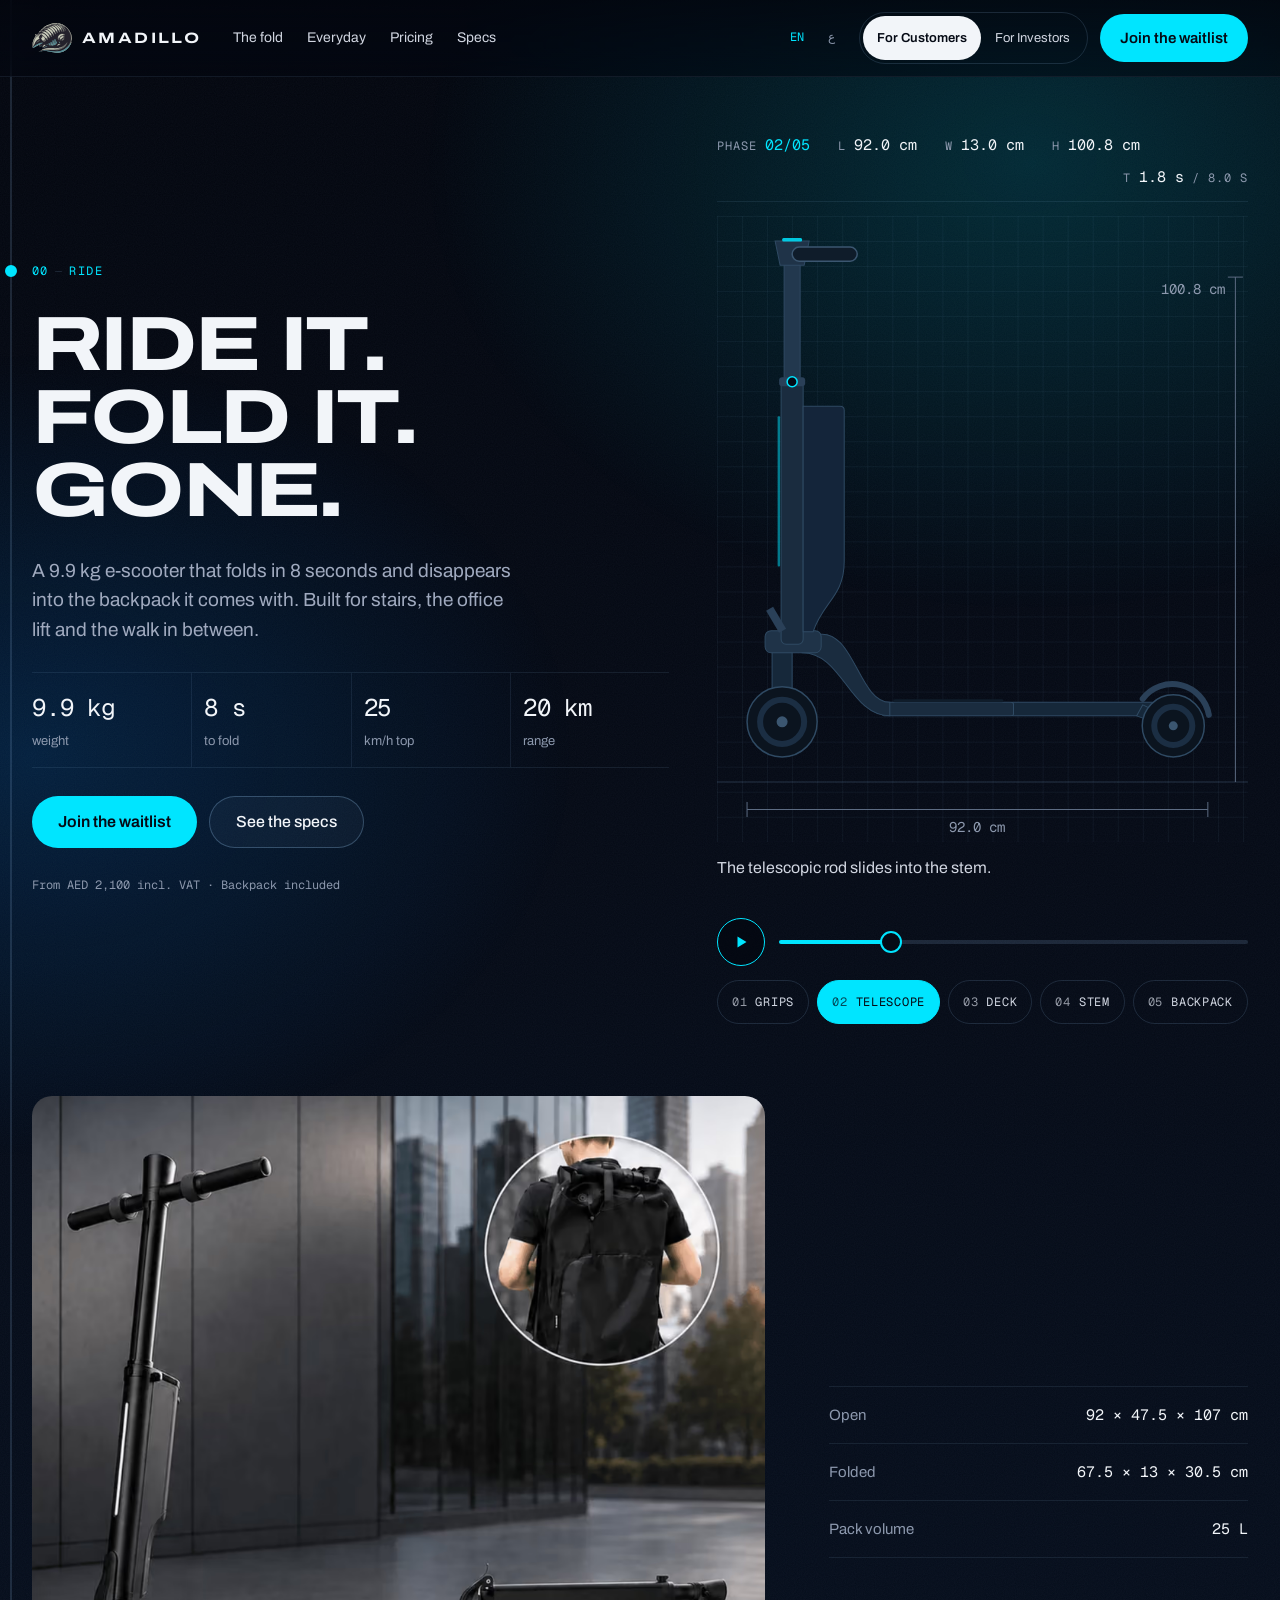
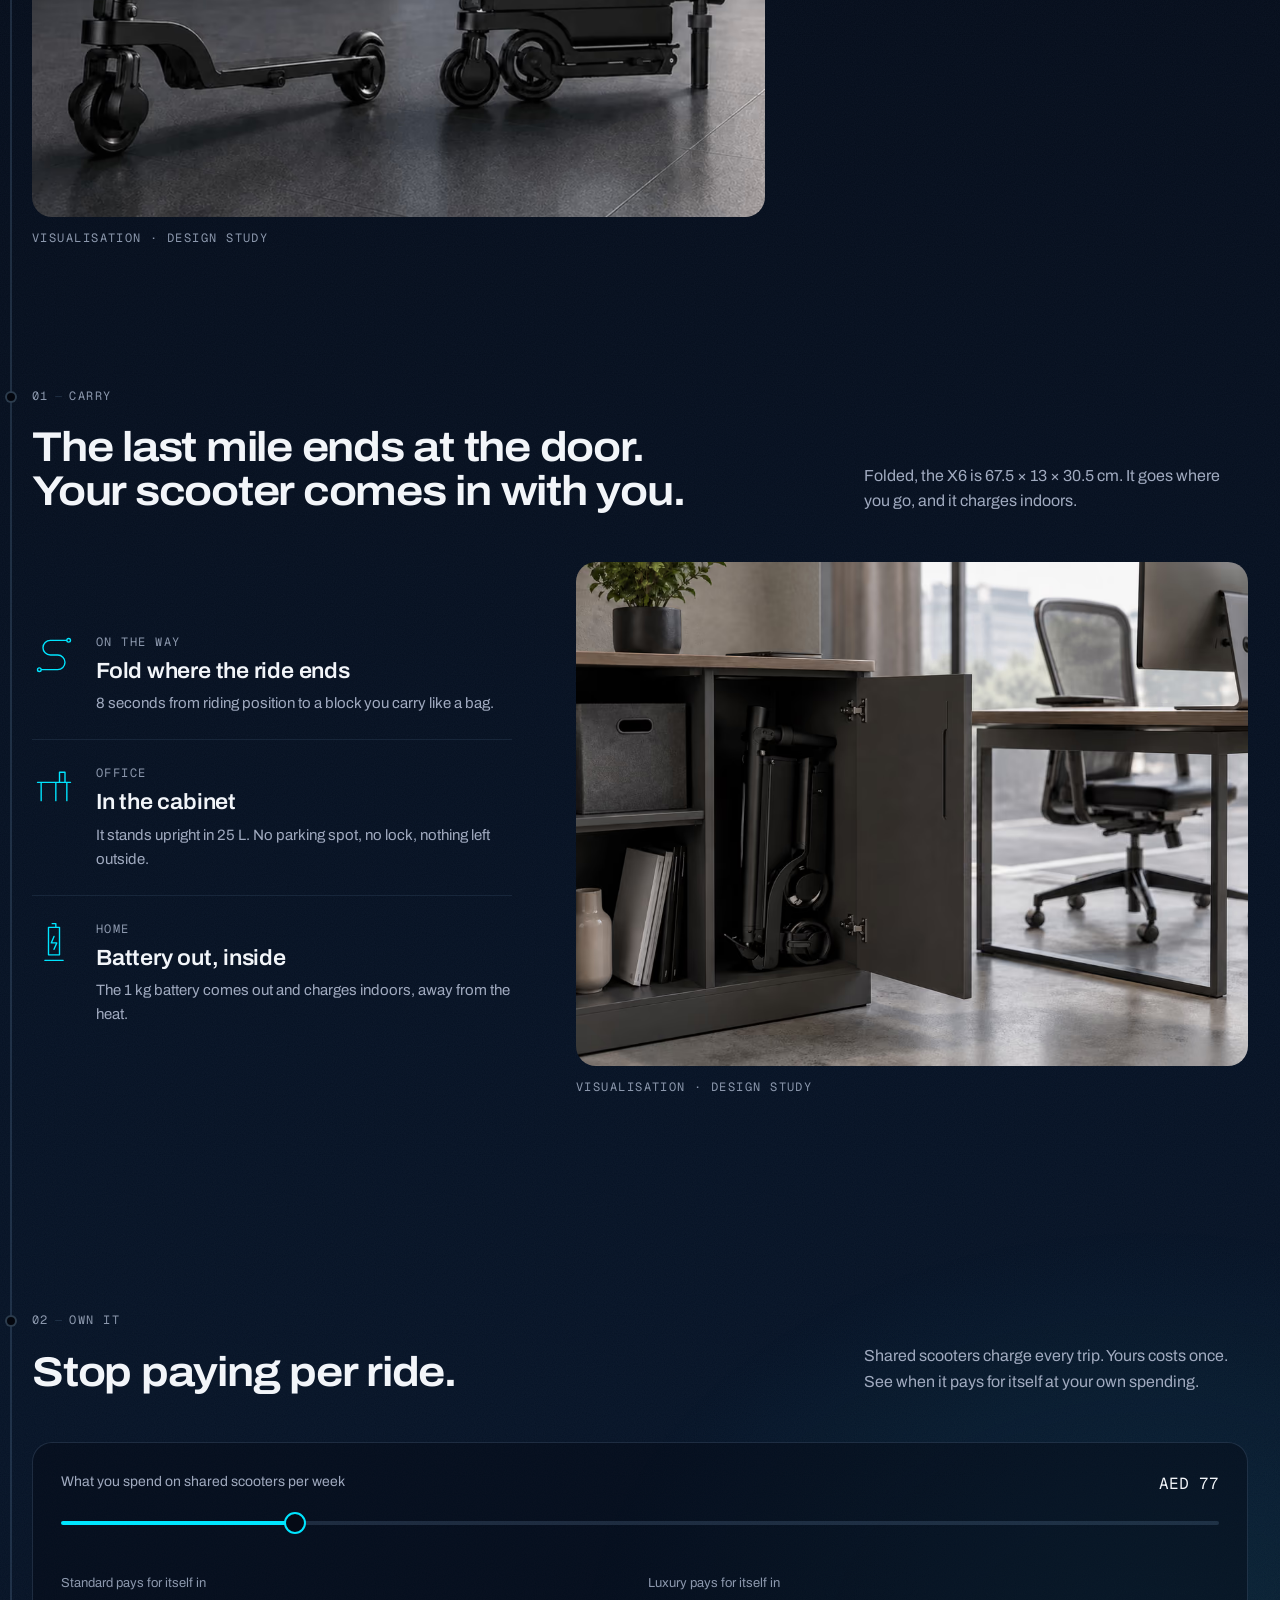
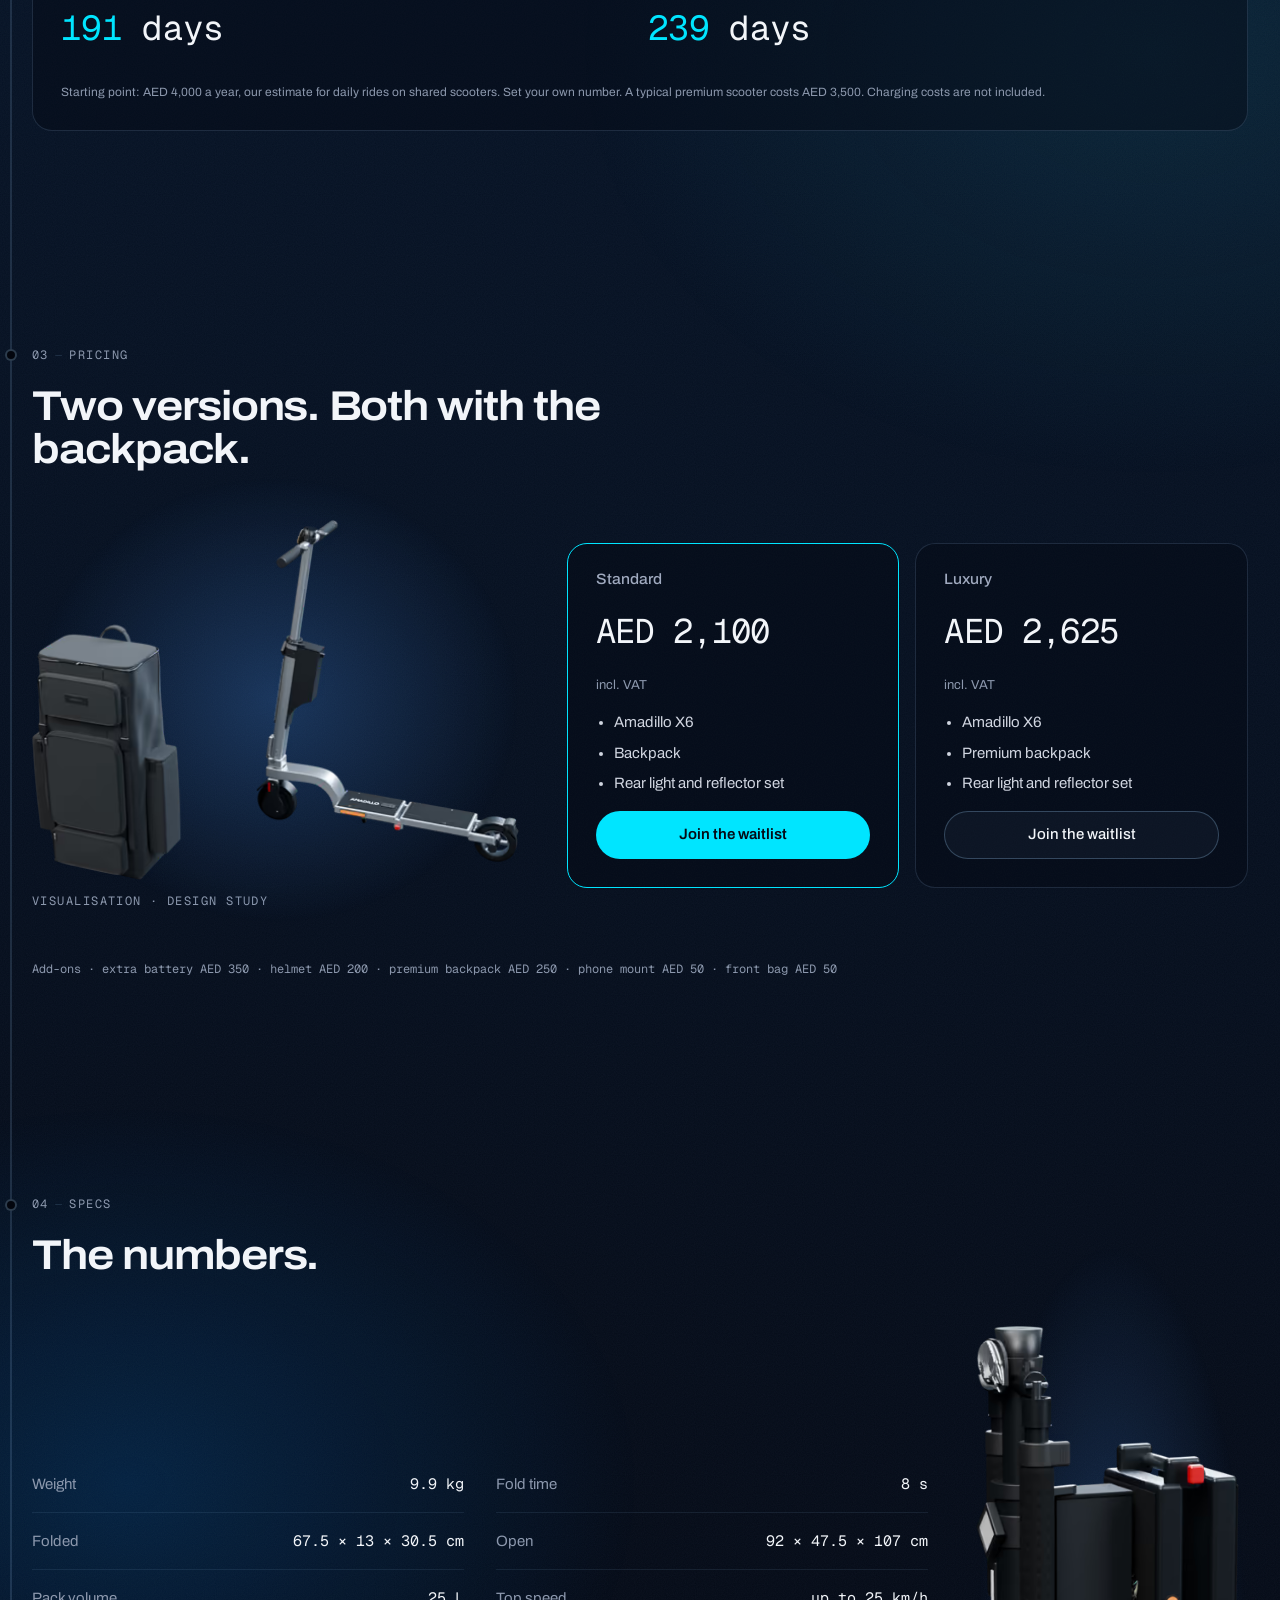
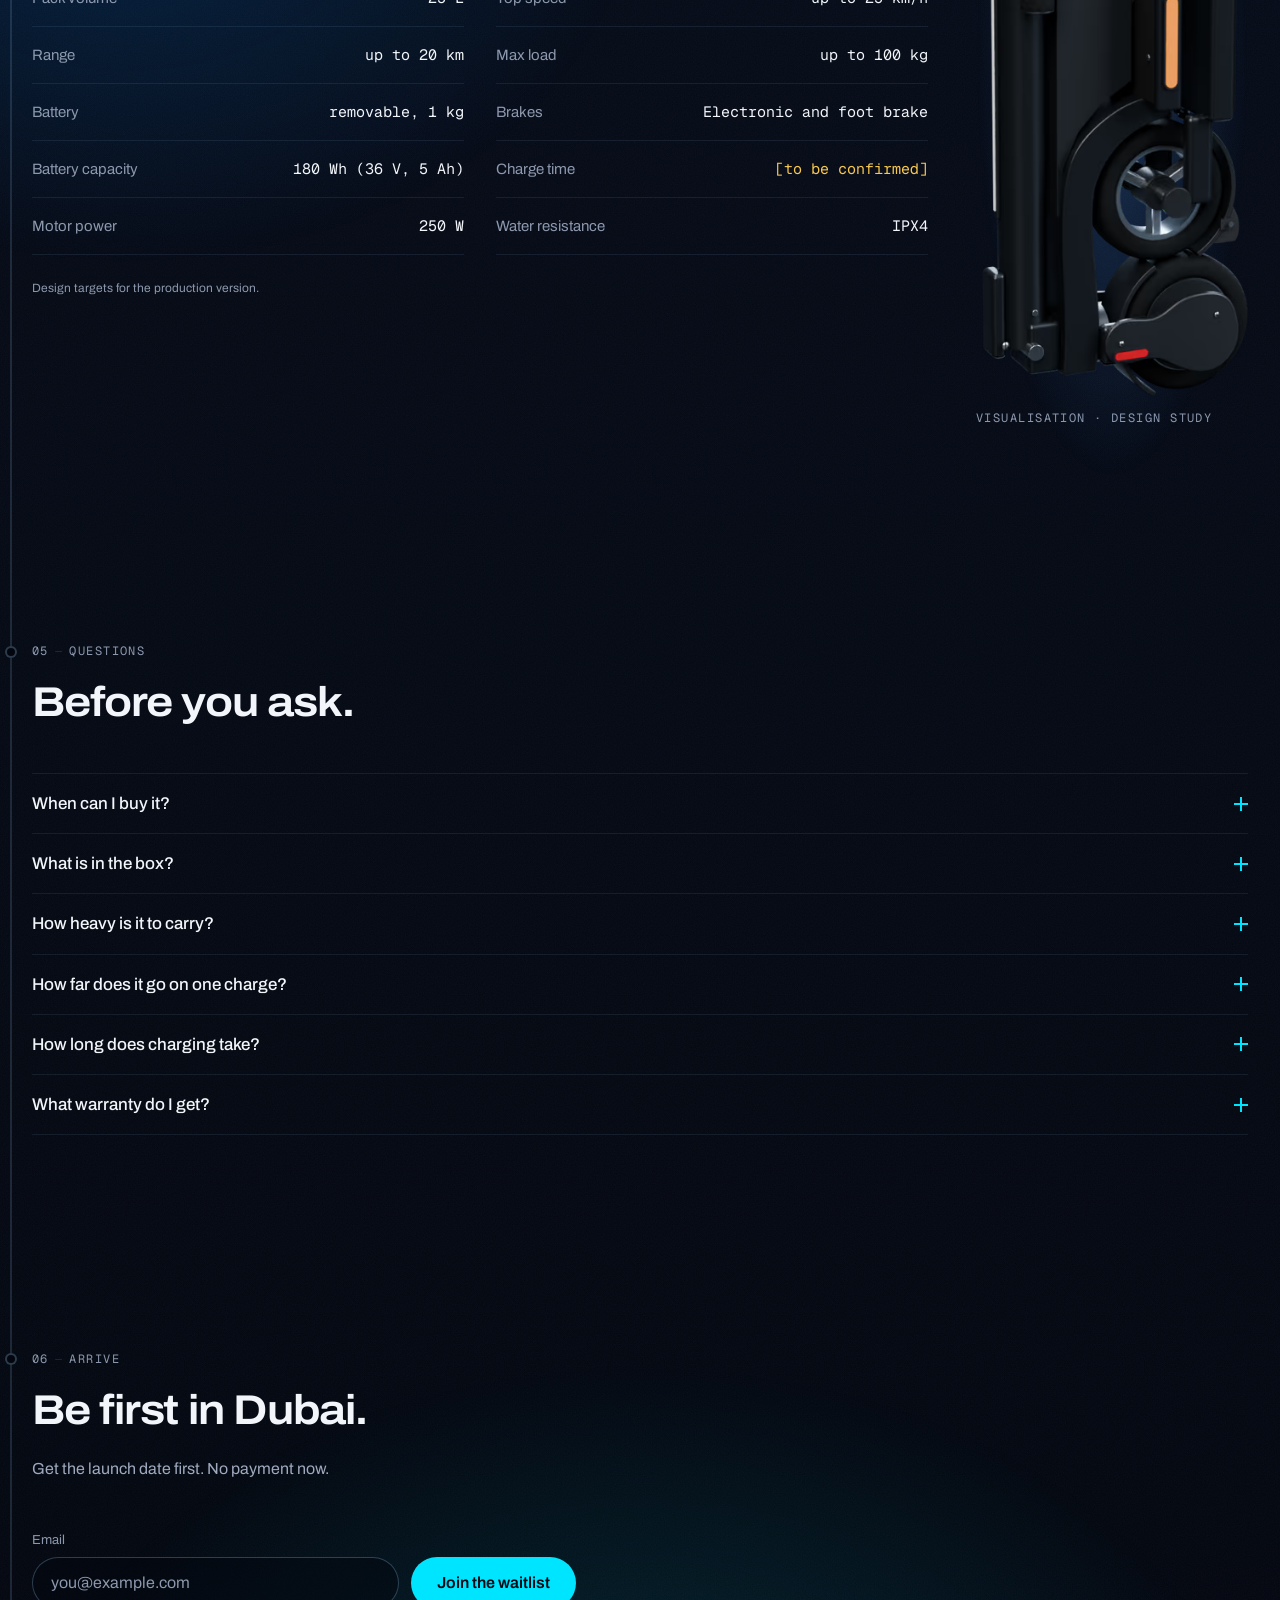
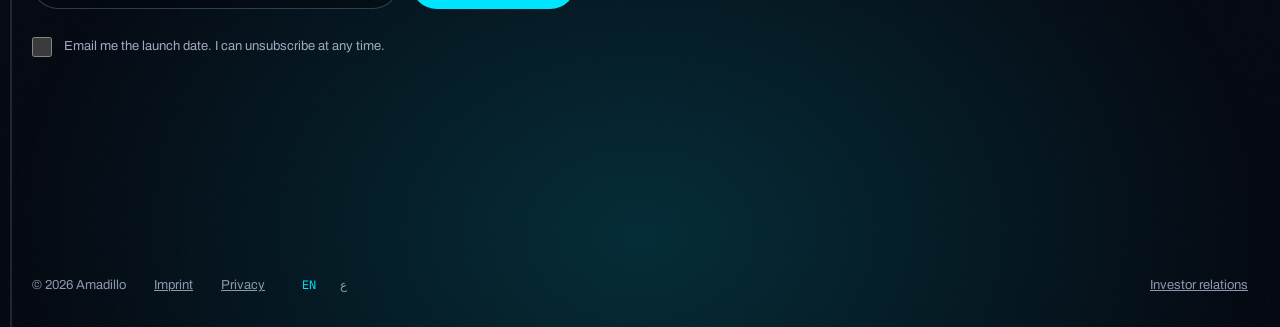
==== commit 86140d65: "Serve the site on amadillo.ae Built from feat/deck-alignment. English pages are indexable with a sit" ====
--- a/index.html
+++ b/index.html
@@ -1,2 +1,2 @@
-<!DOCTYPE html><html lang="en" dir="ltr"><head><meta name="robots" content="noindex, nofollow"><meta charset="utf-8"><meta name="viewport" content="width=device-width, initial-scale=1"><meta name="color-scheme" content="dark"><meta name="theme-color" content="#050a15"><title>Amadillo — the e-scooter that disappears into your backpack</title><meta name="description" content="A 9.9 kg folding e-scooter for the UAE. Folds in seconds, carries in the backpack it comes with."><!-- Subset fonts (scripts/subset-fonts.mjs), preloaded so the hero text does not wait for the stylesheet. --><link rel="preload" href="/fonts/archivo-wdth-wght.woff2" as="font" type="font/woff2" crossorigin><link rel="preload" href="/fonts/geist-mono-wght.woff2" as="font" type="font/woff2" crossorigin><link rel="icon" type="image/svg+xml" href="/brand/logo-mark.svg"><link rel="alternate icon" type="image/png" href="/brand/favicon-64.png"><link rel="canonical" href="https://amadillo.ae/"><link rel="alternate" hreflang="en" href="https://amadillo.ae/"><link rel="alternate" hreflang="ar" href="https://amadillo.ae/ar/"><link rel="stylesheet" href="/_astro/Base.DRsIj8wl.css"><link rel="stylesheet" href="/_astro/Field.BK8YcaRG.css"><style>.card[data-astro-cid-5iuvr4wi]{flex-direction:column;gap:1rem;padding:1.75rem;display:flex}.card[data-astro-cid-5iuvr4wi].featured{border-color:var(--c-accent)}.name[data-astro-cid-5iuvr4wi]{letter-spacing:0;color:var(--c-text-soft);font-size:.9375rem;font-weight:500}.price[data-astro-cid-5iuvr4wi]{color:var(--c-text-strong);letter-spacing:-.02em;font-size:2.125rem}.note[data-astro-cid-5iuvr4wi]{font-size:var(--fs-small);color:var(--c-text-muted)}ul[data-astro-cid-5iuvr4wi]{flex-direction:column;gap:.5rem;margin:0;padding-inline-start:1.125rem;font-size:.9375rem;line-height:1.5;display:flex}.card[data-astro-cid-5iuvr4wi] .cta{margin-top:auto}
+<!DOCTYPE html><html lang="en" dir="ltr"><head><meta charset="utf-8"><meta name="viewport" content="width=device-width, initial-scale=1"><meta name="color-scheme" content="dark"><meta name="theme-color" content="#050a15"><title>Amadillo — the e-scooter that disappears into your backpack</title><meta name="description" content="A 9.9 kg folding e-scooter for the UAE. Folds in seconds, carries in the backpack it comes with."><!-- Subset fonts (scripts/subset-fonts.mjs), preloaded so the hero text does not wait for the stylesheet. --><link rel="preload" href="/fonts/archivo-wdth-wght.woff2" as="font" type="font/woff2" crossorigin><link rel="preload" href="/fonts/geist-mono-wght.woff2" as="font" type="font/woff2" crossorigin><link rel="icon" type="image/svg+xml" href="/brand/logo-mark.svg"><link rel="alternate icon" type="image/png" href="/brand/favicon-64.png"><link rel="canonical" href="https://amadillo.ae/"><link rel="alternate" hreflang="en" href="https://amadillo.ae/"><link rel="alternate" hreflang="ar" href="https://amadillo.ae/ar/"><link rel="stylesheet" href="/_astro/Base.DRsIj8wl.css"><link rel="stylesheet" href="/_astro/Field.BK8YcaRG.css"><style>.card[data-astro-cid-5iuvr4wi]{flex-direction:column;gap:1rem;padding:1.75rem;display:flex}.card[data-astro-cid-5iuvr4wi].featured{border-color:var(--c-accent)}.name[data-astro-cid-5iuvr4wi]{letter-spacing:0;color:var(--c-text-soft);font-size:.9375rem;font-weight:500}.price[data-astro-cid-5iuvr4wi]{color:var(--c-text-strong);letter-spacing:-.02em;font-size:2.125rem}.note[data-astro-cid-5iuvr4wi]{font-size:var(--fs-small);color:var(--c-text-muted)}ul[data-astro-cid-5iuvr4wi]{flex-direction:column;gap:.5rem;margin:0;padding-inline-start:1.125rem;font-size:.9375rem;line-height:1.5;display:flex}.card[data-astro-cid-5iuvr4wi] .cta{margin-top:auto}
 </style><link rel="stylesheet" href="/_astro/ProductImage.gO01XHYZ.css"><link rel="stylesheet" href="/_astro/Customers.DLJr7918.css"><script type="module" src="/_astro/page.BsuiZEAU.js"></script></head><body><div class="atmosphere" aria-hidden="true" data-astro-cid-astvurxn><span class="field f1" data-astro-cid-astvurxn></span><span class="field f2" data-astro-cid-astvurxn></span><span class="field f3" data-astro-cid-astvurxn></span><span class="field f4" data-astro-cid-astvurxn></span><span class="field f5" data-astro-cid-astvurxn></span></div><a class="skip" href="#main" data-astro-cid-nen7h5rs>Skip to content</a><header class="header" data-astro-cid-nen7h5rs><div class="container bar" data-astro-cid-nen7h5rs><a class="brand" href="/" aria-label="Amadillo home" data-astro-cid-nen7h5rs><img src="/brand/logo-mark.svg" alt="" width="40" height="30" decoding="async" data-astro-cid-nen7h5rs><span dir="ltr" data-astro-cid-nen7h5rs>AMADILLO</span></a><nav aria-label="Sections" class="links" data-astro-cid-nen7h5rs><a href="#fold" data-astro-cid-nen7h5rs>The fold</a><a href="#everyday" data-astro-cid-nen7h5rs>Everyday</a><a href="#pricing" data-astro-cid-nen7h5rs>Pricing</a><a href="#specs" data-astro-cid-nen7h5rs>Specs</a></nav><div class="actions" data-astro-cid-nen7h5rs><span class="lang-wide" data-astro-cid-nen7h5rs><nav class="langs mono" aria-label="Language" data-astro-cid-lemdd452><span class="lang on" aria-current="true" title="English" data-astro-cid-lemdd452>EN</span><a class="lang" href="/ar/" hreflang="ar" lang="ar" title="العربية" aria-label="العربية" data-astro-cid-lemdd452>ع</a></nav></span><nav class="switch" aria-label="Audience" data-astro-cid-ph7txtrj><span class="opt on" aria-current="page" data-astro-cid-ph7txtrj>For Customers</span><a class="opt" href="/investors" data-astro-cid-ph7txtrj>For Investors</a></nav><a href="#waitlist" class="btn btn-primary btn-md cta" data-astro-cid-nen7h5rs="true">Join the waitlist</a><details class="menu" data-astro-cid-nen7h5rs><summary aria-label="Menu" data-astro-cid-nen7h5rs><span class="open" data-astro-cid-nen7h5rs><svg width="18" height="18" viewBox="0 0 16 16" fill="none" stroke="currentColor" stroke-width="1.5" stroke-linecap="round" stroke-linejoin="round" aria-hidden="true"><path d="M2 4.5h12M2 8h12M2 11.5h12"/></svg></span><span class="shut" data-astro-cid-nen7h5rs><svg width="18" height="18" viewBox="0 0 16 16" fill="none" stroke="currentColor" stroke-width="1.5" stroke-linecap="round" stroke-linejoin="round" aria-hidden="true"><path d="m3.5 3.5 9 9m0-9-9 9"/></svg></span></summary><nav aria-label="Sections menu" class="sheet" data-astro-cid-nen7h5rs><a href="#fold" data-astro-cid-nen7h5rs>The fold</a><a href="#everyday" data-astro-cid-nen7h5rs>Everyday</a><a href="#pricing" data-astro-cid-nen7h5rs>Pricing</a><a href="#specs" data-astro-cid-nen7h5rs>Specs</a><a href="#waitlist" class="btn btn-primary btn-md" data-astro-cid-nen7h5rs="true">Join the waitlist</a><div class="lang-sheet" data-astro-cid-nen7h5rs><nav class="langs mono" aria-label="Language" data-astro-cid-lemdd452><span class="lang on" aria-current="true" title="English" data-astro-cid-lemdd452>EN</span><a class="lang" href="/ar/" hreflang="ar" lang="ar" title="العربية" aria-label="العربية" data-astro-cid-lemdd452>ع</a></nav></div></nav></details></div></div></header><script type="module">document.querySelectorAll(`.menu .sheet a`).forEach(e=>{e.addEventListener(`click`,()=>e.closest(`details`)?.removeAttribute(`open`))});</script><main id="main"><div class="route" aria-hidden="true" data-astro-cid-cz245ulg><span class="fill" data-astro-cid-cz245ulg></span></div><section class="container hero" id="top" data-astro-cid-br2oot2i><div class="copy" data-astro-cid-br2oot2i><span class="stop start" data-astro-cid-aq7dzzhk><span class="dot" aria-hidden="true" data-astro-cid-aq7dzzhk></span><span class="mono text" data-astro-cid-aq7dzzhk>00<span class="sep" aria-hidden="true" data-astro-cid-aq7dzzhk>—</span>Ride</span></span><script type="module">var e=()=>{let e=document.documentElement.dir===`rtl`,t=document.documentElement.clientWidth;document.querySelectorAll(`.stop`).forEach(n=>{let r=n.getBoundingClientRect();n.style.setProperty(`--stop-left`,`${e?t-r.right:r.left}px`)})};e(),addEventListener(`resize`,e,{passive:!0});</script><h1 data-astro-cid-br2oot2i><span class="line l1" data-astro-cid-br2oot2i>Ride it.</span><span class="line l2" data-astro-cid-br2oot2i>Fold it.</span><span class="line l3 ghost" data-astro-cid-br2oot2i>Gone.</span></h1><p class="lead" data-astro-cid-br2oot2i>A 9.9 kg e-scooter that folds in 8 seconds and disappears into the backpack it comes with. Built for stairs, the office lift and the walk in between.</p><dl class="stats s-md" style="--cols: 4" data-astro-cid-bchll4or><div class="stat" data-astro-cid-bchll4or><dt class="label" data-astro-cid-bchll4or>weight</dt><dd class="mono value" data-astro-cid-bchll4or>9.9 kg</dd></div><div class="stat" data-astro-cid-bchll4or><dt class="label" data-astro-cid-bchll4or>to fold</dt><dd class="mono value" data-astro-cid-bchll4or>8 s</dd></div><div class="stat" data-astro-cid-bchll4or><dt class="label" data-astro-cid-bchll4or>km/h top</dt><dd class="mono value" data-astro-cid-bchll4or>25</dd></div><div class="stat" data-astro-cid-bchll4or><dt class="label" data-astro-cid-bchll4or>range</dt><dd class="mono value" data-astro-cid-bchll4or>20 km</dd></div></dl><div class="ctas" data-astro-cid-br2oot2i><a href="#waitlist" class="btn btn-primary" data-astro-cid-br2oot2i="true">Join the waitlist</a><a href="#specs" class="btn btn-ghost" data-astro-cid-br2oot2i="true">See the specs</a></div><span class="note mono" data-astro-cid-br2oot2i>From AED 2,100 incl. VAT · Backpack included</span></div><div class="stage" id="fold" data-astro-cid-br2oot2i><div class="ghostfold" data-ghostfold data-seconds="8" data-captions="[&quot;Riding position. 92 × 47.5 × 107 cm, 9.9 kg.&quot;,&quot;Grips fold down. Width drops from 47.5 to 13 cm.&quot;,&quot;The telescopic rod slides into the stem.&quot;,&quot;The rear deck swings forward on its centre hinge.&quot;,&quot;Stem and battery fold flat: 67.5 × 13 × 30.5 cm.&quot;,&quot;Upright into the 25 L backpack. Gone.&quot;]" data-play-label="Play fold animation" data-pause-label="Pause fold animation" data-astro-cid-t42quo57><div class="readout mono" aria-hidden="true" dir="ltr" data-astro-cid-t42quo57><span data-astro-cid-t42quo57>Phase <b class="accent" data-out="phase" data-astro-cid-t42quo57>00/05</b></span><span data-astro-cid-t42quo57>L <b data-out="length" data-astro-cid-t42quo57>92.0 cm</b></span><span class="wide" data-astro-cid-t42quo57>W <b data-out="width" data-astro-cid-t42quo57>47.5 cm</b></span><span data-astro-cid-t42quo57>H <b data-out="height" data-astro-cid-t42quo57>107.0 cm</b></span><span class="time" data-astro-cid-t42quo57>t <b data-out="time" data-astro-cid-t42quo57>0.0 s</b><span class="wide" data-astro-cid-t42quo57> / 8.0 s</span></span></div><svg class="drawing" viewBox="-60 20 1060 1250" role="img" aria-label="Side view of the Amadillo X6 folding from riding position (92 × 107 cm) into its backpack (67.5 × 30.5 cm)." data-astro-cid-t42quo57><line x1="-60" y1="1150" x2="1000" y2="1150" class="ground" data-astro-cid-t42quo57></line><g data-part="lift" data-astro-cid-t42quo57><g data-part="pack" data-astro-cid-t42quo57><g data-part="rear" data-astro-cid-t42quo57><rect x="525" y="1041" width="290" height="27" rx="6" class="p2" data-astro-cid-t42quo57></rect><path d="M790 1046 L862 1080 L848 1094 L778 1068 Z" class="p2" data-astro-cid-t42quo57></path><path d="M790 1034 A 74 74 0 0 1 922 1066" class="fender" data-astro-cid-t42quo57></path><circle cx="851" cy="1088" r="62" class="tyre" data-astro-cid-t42quo57></circle><circle cx="851" cy="1088" r="38" class="rim" data-astro-cid-t42quo57></circle><circle cx="851" cy="1088" r="9" class="hub" data-astro-cid-t42quo57></circle><circle cx="525" cy="1076" r="13" class="joint" data-joint="hinge" data-astro-cid-t42quo57></circle></g><rect x="270" y="1041" width="262" height="27" rx="4" class="p1" data-astro-cid-t42quo57></rect><rect x="292" y="1035" width="220" height="6" rx="3" class="tape" data-astro-cid-t42quo57></rect><path d="M110 905 L150 905 C215 905 225 1041 285 1041 L285 1068 C205 1068 190 942 110 942 Z" class="p1" data-astro-cid-t42quo57></path><rect x="50" y="930" width="40" height="150" rx="10" class="p2" data-astro-cid-t42quo57></rect><circle cx="70" cy="1080" r="70" class="tyre" data-astro-cid-t42quo57></circle><circle cx="70" cy="1080" r="44" class="rim" data-astro-cid-t42quo57></circle><circle cx="70" cy="1080" r="11" class="hub" data-astro-cid-t42quo57></circle><rect x="36" y="898" width="112" height="44" rx="12" class="p3" data-astro-cid-t42quo57></rect><g data-part="stem" data-astro-cid-t42quo57><g data-part="tele" data-astro-cid-t42quo57><rect x="74" y="80" width="32" height="340" rx="8" class="p4" data-astro-cid-t42quo57></rect><path d="M56 58 L124 58 L114 106 L66 106 Z" class="p3" data-astro-cid-t42quo57></path><rect x="70" y="52" width="40" height="7" rx="3" class="display" data-astro-cid-t42quo57></rect><circle cx="90" cy="84" r="18" class="grip" data-part="bar" data-astro-cid-t42quo57></circle><rect x="90" y="70" width="0" height="28" rx="14" class="grip" data-part="grips" data-astro-cid-t42quo57></rect><circle cx="90" cy="84" r="9" class="joint" data-joint="grip" data-astro-cid-t42quo57></circle></g><rect x="68" y="400" width="44" height="525" rx="10" class="p1" data-astro-cid-t42quo57></rect><rect x="61" y="470" width="5" height="300" rx="2" class="light" data-astro-cid-t42quo57></rect><path d="M112 450 L186 450 Q194 450 194 458 L194 760 C194 830 150 842 132 900 L112 900 Z" class="battery" data-astro-cid-t42quo57></path><rect x="64" y="392" width="52" height="18" rx="6" class="clamp" data-astro-cid-t42quo57></rect><path d="M64 902 L38 858 L52 850 L78 894 Z" class="clamp" data-astro-cid-t42quo57></path><circle cx="90" cy="401" r="10" class="joint" data-joint="tele" data-astro-cid-t42quo57></circle><circle cx="90" cy="920" r="13" class="joint" data-joint="stem" data-astro-cid-t42quo57></circle></g></g></g><g data-part="bag" opacity="0" data-astro-cid-t42quo57><path d="M270 640 Q270 560 350 560 L570 560 Q650 560 650 640 L650 1120 Q650 1150 620 1150 L300 1150 Q270 1150 270 1120 Z" class="bag" data-astro-cid-t42quo57></path><path d="M300 660 L300 1100 M620 660 L620 1100" class="seam" data-astro-cid-t42quo57></path><line x1="300" y1="600" x2="620" y2="600" class="strap" data-astro-cid-t42quo57></line><rect x="436" y="690" width="48" height="8" rx="4" class="display" data-astro-cid-t42quo57></rect></g><g data-part="dims" class="dims" data-astro-cid-t42quo57><line x1="0" y1="1205" x2="920" y2="1205" data-dim="l-line" data-astro-cid-t42quo57></line><line x1="0" y1="1190" x2="0" y2="1220" data-astro-cid-t42quo57></line><line x1="920" y1="1190" x2="920" y2="1220" data-dim="l-tick" data-astro-cid-t42quo57></line><text x="460" y="1250" text-anchor="middle" data-dim="l-text" data-astro-cid-t42quo57>92.0 cm</text><line x1="975" y1="1150" x2="975" y2="80" data-dim="h-line" data-astro-cid-t42quo57></line><line x1="960" y1="80" x2="990" y2="80" data-dim="h-tick" data-astro-cid-t42quo57></line><text x="955" y="114" text-anchor="end" data-dim="h-text" data-astro-cid-t42quo57>107.0 cm</text></g><text x="460" y="1250" text-anchor="middle" class="packed" data-part="packed" opacity="0" data-astro-cid-t42quo57>25 L · 9.9 kg · on your back</text></svg><p class="caption" aria-live="polite" data-out="caption" data-astro-cid-t42quo57>Riding position. 92 × 47.5 × 107 cm, 9.9 kg.</p><!-- Left to right in every language: the slider follows the drawing, which reads left to right. --><div class="controls" dir="ltr" data-astro-cid-t42quo57><button type="button" class="play" data-play aria-label="Play fold animation" data-astro-cid-t42quo57><span class="i-play" data-astro-cid-t42quo57><svg width="16" height="16" viewBox="0 0 16 16" fill="none" stroke="currentColor" stroke-width="1.5" stroke-linecap="round" stroke-linejoin="round" aria-hidden="true"><path d="M4.5 2.5 13.5 8l-9 5.5z" fill="currentColor" stroke="none"/></svg></span><span class="i-pause" data-astro-cid-t42quo57><svg width="16" height="16" viewBox="0 0 16 16" fill="none" stroke="currentColor" stroke-width="1.5" stroke-linecap="round" stroke-linejoin="round" aria-hidden="true"><path d="M4 2.5h3v11H4zM9 2.5h3v11H9z" fill="currentColor" stroke="none"/></svg></span></button><label for="ghostfold-range" class="visually-hidden" data-astro-cid-t42quo57>Fold progress</label><input id="ghostfold-range" class="range" type="range" min="0" max="1000" step="1" value="0" style="--fill: 0%" data-range data-astro-cid-t42quo57></div><div class="chips" role="group" aria-label="Jump to a fold phase" data-astro-cid-t42quo57><button type="button" class="chip" aria-pressed="false" data-chip="0.15" data-astro-cid-t42quo57="true" data-astro-cid-ags4ogmk><span class="idx" data-astro-cid-ags4ogmk>01</span>Grips</button><button type="button" class="chip" aria-pressed="false" data-chip="0.35" data-astro-cid-t42quo57="true" data-astro-cid-ags4ogmk><span class="idx" data-astro-cid-ags4ogmk>02</span>Telescope</button><button type="button" class="chip" aria-pressed="false" data-chip="0.6" data-astro-cid-t42quo57="true" data-astro-cid-ags4ogmk><span class="idx" data-astro-cid-ags4ogmk>03</span>Deck</button><button type="button" class="chip" aria-pressed="false" data-chip="0.85" data-astro-cid-t42quo57="true" data-astro-cid-ags4ogmk><span class="idx" data-astro-cid-ags4ogmk>04</span>Stem</button><button type="button" class="chip" aria-pressed="false" data-chip="1" data-astro-cid-t42quo57="true" data-astro-cid-ags4ogmk><span class="idx" data-astro-cid-ags4ogmk>05</span>Backpack</button></div></div><script type="module">var e=[{key:`grips`,end:.15},{key:`telescope`,end:.35},{key:`deck`,end:.6},{key:`stem`,end:.85},{key:`backpack`,end:1}],t={l:920,w:475,h:1070},n={l:675,w:130,h:305},r=e=>e<.5?4*e*e*e:1-(-2*e+2)**3/2,i=e=>Math.min(1,Math.max(0,e));function a(a){let o=i(a),s=(e,t)=>r(i((o-e)/(t-e))),c=s(0,.15),l=s(.15,.35),u=s(.35,.6),d=s(.6,.85),f=s(.85,1),p=Math.min(1,o/.08)*(1-f),m=o<=0?0:e.findIndex(e=>o<=e.end)+1,h=(e,t)=>o>e-.02&&o<t+.02&&f<1;return{phase:m,lift:`translate(0 ${(-50*p).toFixed(1)})`,pack:`translate(${(122*f).toFixed(1)} ${(-203*f).toFixed(1)}) rotate(${(-90*f).toFixed(2)} 338 1015)`,rear:`rotate(${(-180*u).toFixed(2)} 525 1076)`,stem:`rotate(${(90*d).toFixed(2)} 90 920)`,tele:`translate(0 ${(280*l).toFixed(1)})`,gripWidth:130*c,barOpacity:1-c,bag:`translate(0 ${(260*(1-f)).toFixed(1)})`,bagOpacity:f,dimOpacity:1-f,joints:{grip:h(0,.15),tele:h(.15,.35),hinge:h(.35,.6),stem:h(.6,.85)},length:Math.round(t.l-(t.l-n.l)*(.55*u+.45*d)),width:Math.round(t.w-(t.w-n.w)*c),height:Math.round(t.h-280*l-(t.h-280-n.h)*d)}}var o=e=>`${(e/10).toFixed(1)} cm`,s=document.querySelector(`[data-ghostfold]`);s&&c(s);function c(e){let t=t=>e.querySelector(t),n=Object.fromEntries([`lift`,`pack`,`rear`,`stem`,`tele`,`bar`,`grips`,`bag`,`dims`,`packed`].map(e=>[e,t(`[data-part="${e}"]`)])),r=Object.fromEntries([`grip`,`tele`,`hinge`,`stem`].map(e=>[e,t(`[data-joint="${e}"]`)])),i=e=>t(`[data-dim="${e}"]`),s=e=>t(`[data-out="${e}"]`),c=t(`[data-range]`),l=t(`[data-play]`),u=[...e.querySelectorAll(`[data-chip]`)],d=JSON.parse(e.dataset.captions??`[]`),f=Number(e.dataset.seconds??8),p=matchMedia(`(prefers-reduced-motion: reduce)`).matches,m=0,h=-1,g=(e,t)=>{e.textContent!==t&&(e.textContent=t)},_=e=>{if(e===m&&h!==-1)return;m=e;let t=a(e);n.lift.setAttribute(`transform`,t.lift),n.pack.setAttribute(`transform`,t.pack),n.rear.setAttribute(`transform`,t.rear),n.stem.setAttribute(`transform`,t.stem),n.tele.setAttribute(`transform`,t.tele),n.grips.setAttribute(`width`,t.gripWidth.toFixed(1)),n.bar.setAttribute(`opacity`,t.barOpacity.toFixed(2)),n.bag.setAttribute(`transform`,t.bag),n.bag.setAttribute(`opacity`,t.bagOpacity.toFixed(2)),n.dims.setAttribute(`opacity`,t.dimOpacity.toFixed(2)),n.packed.setAttribute(`opacity`,t.bagOpacity.toFixed(2));for(let[e,n]of Object.entries(t.joints))r[e].classList.toggle(`on`,n);i(`l-line`).setAttribute(`x2`,String(t.length)),i(`l-tick`).setAttribute(`x1`,String(t.length)),i(`l-tick`).setAttribute(`x2`,String(t.length)),i(`l-text`).setAttribute(`x`,String(t.length/2)),g(i(`l-text`),o(t.length));let l=1150-t.height;i(`h-line`).setAttribute(`y2`,String(l)),i(`h-tick`).setAttribute(`y1`,String(l)),i(`h-tick`).setAttribute(`y2`,String(l)),i(`h-text`).setAttribute(`y`,String(l+34)),g(i(`h-text`),o(t.height)),g(s(`length`),o(t.length)),g(s(`width`),o(t.width)),g(s(`height`),o(t.height)),g(s(`time`),`${(e*f).toFixed(1)} s`),g(s(`phase`),`0${t.phase}/05`),c.value=String(Math.round(e*1e3)),c.style.setProperty(`--fill`,`${(e*100).toFixed(1)}%`),t.phase!==h&&(h=t.phase,s(`caption`).textContent=d[t.phase]??``,u.forEach((e,n)=>e.setAttribute(`aria-pressed`,String(n+1===t.phase))))},v=0,y=!1,b=t=>{y=t,e.classList.toggle(`is-playing`,t),l.setAttribute(`aria-label`,(t?e.dataset.pauseLabel:e.dataset.playLabel)??``),t||cancelAnimationFrame(v)},x=()=>{m>=1&&_(0),b(!0);let e=performance.now(),t=n=>{let r=Math.min(1,m+(n-e)/(f*1e3*.75));e=n,_(r),r>=1?(b(!1),C()):v=requestAnimationFrame(t)};v=requestAnimationFrame(t)},S,C=()=>S?.disconnect();p||(S=new IntersectionObserver(([e])=>{e.isIntersecting&&!y?x():!e.isIntersecting&&y&&b(!1)},{threshold:.5}),S.observe(t(`.drawing`)));let w=()=>{C(),b(!1)};l.addEventListener(`click`,()=>{let e=y;w(),e||x()}),c.addEventListener(`input`,()=>{w(),_(Number(c.value)/1e3)}),u.forEach(e=>e.addEventListener(`click`,()=>{w(),_(Number(e.dataset.chip))})),_(m)}</script></div></section><div class="container showcase" data-astro-cid-br2oot2i><figure class="product-image photo" data-astro-cid-seiejway><div class="frame" data-astro-cid-seiejway><picture data-astro-cid-seiejway><source type="image/avif" srcset="/img/city-640.avif 640w, /img/city-960.avif 960w, /img/city-1149.avif 1149w" sizes="(min-width: 960px) 46rem, 100vw" data-astro-cid-seiejway><img src="/img/city-640.webp" srcset="/img/city-640.webp 640w, /img/city-960.webp 960w, /img/city-1149.webp 1149w" sizes="(min-width: 960px) 46rem, 100vw" width="1149" height="1130" alt="The Amadillo X6 on a city plaza: open, folded, and in the backpack on a rider’s back." loading="lazy" decoding="async" data-astro-cid-seiejway></picture></div><figcaption class="mono" data-astro-cid-seiejway>Visualisation · design study</figcaption></figure><dl class="specs c-1" data-astro-cid-uzz5av54><div class="row" data-astro-cid-uzz5av54><dt data-astro-cid-uzz5av54>Open</dt><dd class="mono" data-astro-cid-uzz5av54>92 × 47.5 × 107 cm</dd></div><div class="row" data-astro-cid-uzz5av54><dt data-astro-cid-uzz5av54>Folded</dt><dd class="mono" data-astro-cid-uzz5av54>67.5 × 13 × 30.5 cm</dd></div><div class="row" data-astro-cid-uzz5av54><dt data-astro-cid-uzz5av54>Pack volume</dt><dd class="mono" data-astro-cid-uzz5av54>25 L</dd></div></dl></div><section id="everyday" class="section" data-astro-cid-5lyysmr3><div class="container inner" data-astro-cid-5lyysmr3><div class="head split" data-astro-cid-5lyysmr3><div class="titles" data-astro-cid-5lyysmr3><span class="stop" data-astro-cid-aq7dzzhk><span class="dot" aria-hidden="true" data-astro-cid-aq7dzzhk></span><span class="mono text" data-astro-cid-aq7dzzhk>01<span class="sep" aria-hidden="true" data-astro-cid-aq7dzzhk>—</span>Carry</span></span><h2 data-astro-cid-5lyysmr3>The last mile ends at the door. Your scooter comes in with you.</h2></div><p class="lead" data-astro-cid-5lyysmr3>Folded, the X6 is 67.5 × 13 × 30.5 cm. It goes where you go, and it charges indoors.</p></div><div class="everyday" data-astro-cid-br2oot2i><ol class="moments" data-astro-cid-br2oot2i><li data-astro-cid-br2oot2i><svg viewBox="0 0 48 48" aria-hidden="true" class="pict" data-astro-cid-br2oot2i><path d="M10 40h18a8 8 0 0 0 0-16H20a8 8 0 0 1 0-16h18M6 40a2 2 0 1 0 4 0a2 2 0 1 0-4 0M38 8a2 2 0 1 0 4 0a2 2 0 1 0-4 0" data-astro-cid-br2oot2i></path></svg><div class="moment" data-astro-cid-br2oot2i><span class="mono idx" data-astro-cid-br2oot2i>On the way</span><h3 data-astro-cid-br2oot2i>Fold where the ride ends</h3><p data-astro-cid-br2oot2i>8 seconds from riding position to a block you carry like a bag.</p></div></li><li data-astro-cid-br2oot2i><svg viewBox="0 0 48 48" aria-hidden="true" class="pict" data-astro-cid-br2oot2i><path d="M6 20h36M10 20v20M38 20v20M26 20v20M30 9h6v11h-6z" data-astro-cid-br2oot2i></path></svg><div class="moment" data-astro-cid-br2oot2i><span class="mono idx" data-astro-cid-br2oot2i>Office</span><h3 data-astro-cid-br2oot2i>In the cabinet</h3><p data-astro-cid-br2oot2i>It stands upright in 25 L. No parking spot, no lock, nothing left outside.</p></div></li><li data-astro-cid-br2oot2i><svg viewBox="0 0 48 48" aria-hidden="true" class="pict" data-astro-cid-br2oot2i><path d="M18 8h12v30H18zM22 4h4v4M24 18l-3 7h6l-3 7M14 44h20" data-astro-cid-br2oot2i></path></svg><div class="moment" data-astro-cid-br2oot2i><span class="mono idx" data-astro-cid-br2oot2i>Home</span><h3 data-astro-cid-br2oot2i>Battery out, inside</h3><p data-astro-cid-br2oot2i>The 1 kg battery comes out and charges indoors, away from the heat.</p></div></li></ol><figure class="product-image photo" data-astro-cid-seiejway><div class="frame" data-astro-cid-seiejway><picture data-astro-cid-seiejway><source type="image/avif" srcset="/img/cabinet-640.avif 640w, /img/cabinet-1000.avif 1000w, /img/cabinet-1448.avif 1448w" sizes="(min-width: 960px) 44rem, 100vw" data-astro-cid-seiejway><img src="/img/cabinet-640.webp" srcset="/img/cabinet-640.webp 640w, /img/cabinet-1000.webp 1000w, /img/cabinet-1448.webp 1448w" sizes="(min-width: 960px) 44rem, 100vw" width="1448" height="1086" alt="The folded Amadillo X6 standing upright in an office cabinet." loading="lazy" decoding="async" data-astro-cid-seiejway></picture></div><figcaption class="mono" data-astro-cid-seiejway>Visualisation · design study</figcaption></figure></div></div></section><section id="own" class="section" data-astro-cid-5lyysmr3><div class="container inner" data-astro-cid-5lyysmr3><div class="head split" data-astro-cid-5lyysmr3><div class="titles" data-astro-cid-5lyysmr3><span class="stop" data-astro-cid-aq7dzzhk><span class="dot" aria-hidden="true" data-astro-cid-aq7dzzhk></span><span class="mono text" data-astro-cid-aq7dzzhk>02<span class="sep" aria-hidden="true" data-astro-cid-aq7dzzhk>—</span>Own it</span></span><h2 data-astro-cid-5lyysmr3>Stop paying per ride.</h2></div><p class="lead" data-astro-cid-5lyysmr3>Shared scooters charge every trip. Yours costs once. See when it pays for itself at your own spending.</p></div><div class="payback surface" data-payback data-astro-cid-d4ax2vmt><div class="range-field" data-astro-cid-3jnsot4f><div class="top" data-astro-cid-3jnsot4f><label for="rental-week" data-astro-cid-3jnsot4f>What you spend on shared scooters per week</label><output for="rental-week" class="mono" data-pattern="AED {n}" data-locale="en-US" data-astro-cid-3jnsot4f>AED 77</output></div><input id="rental-week" class="range" type="range" min="20" max="300" step="5" value="77" style="--fill: 20.357142857142858%" data-astro-cid-3jnsot4f></div><script type="module">var e=e=>{let t=Number(e.min),n=Number(e.max),r=Number(e.value);e.style.setProperty(`--fill`,`${(r-t)/(n-t)*100}%`);let i=e.closest(`.range-field`)?.querySelector(`output`);i&&(i.textContent=(i.dataset.pattern??`{n}`).replace(`{n}`,r.toLocaleString(i.dataset.locale)))};document.querySelectorAll(`.range-field .range`).forEach(t=>{t.addEventListener(`input`,()=>e(t))});</script><dl class="results" data-astro-cid-d4ax2vmt><div data-astro-cid-d4ax2vmt><dt data-astro-cid-d4ax2vmt>Standard pays for itself in</dt><dd class="mono" data-astro-cid-d4ax2vmt><span data-days="standard" data-price="2100" data-astro-cid-d4ax2vmt>191</span> days</dd></div><div data-astro-cid-d4ax2vmt><dt data-astro-cid-d4ax2vmt>Luxury pays for itself in</dt><dd class="mono" data-astro-cid-d4ax2vmt><span data-days="luxury" data-price="2625" data-astro-cid-d4ax2vmt>239</span> days</dd></div></dl><p class="fine" data-astro-cid-d4ax2vmt>Starting point: AED 4,000 a year, our estimate for daily rides on shared scooters. Set your own number. A typical premium scooter costs AED 3,500. Charging costs are not included.</p></div><script type="module">var e=document.querySelector(`[data-payback]`),t=e?.querySelector(`#rental-week`);if(e&&t){let n=[...e.querySelectorAll(`[data-days]`)];t.addEventListener(`input`,()=>{let e=Number(t.value)/7;n.forEach(t=>t.textContent=String(Math.ceil(Number(t.dataset.price)/e)))})}</script></div></section><section id="pricing" class="section" data-astro-cid-5lyysmr3><div class="container inner" data-astro-cid-5lyysmr3><div class="head split" data-astro-cid-5lyysmr3><div class="titles" data-astro-cid-5lyysmr3><span class="stop" data-astro-cid-aq7dzzhk><span class="dot" aria-hidden="true" data-astro-cid-aq7dzzhk></span><span class="mono text" data-astro-cid-aq7dzzhk>03<span class="sep" aria-hidden="true" data-astro-cid-aq7dzzhk>—</span>Pricing</span></span><h2 data-astro-cid-5lyysmr3>Two versions. Both with the backpack.</h2></div></div><div class="offer" data-astro-cid-br2oot2i><figure class="product-image lit" data-astro-cid-seiejway><div class="frame" data-astro-cid-seiejway><picture data-astro-cid-seiejway><source type="image/avif" srcset="/img/bag-480.avif 480w, /img/bag-800.avif 800w" sizes="(min-width: 960px) 30rem, 100vw" data-astro-cid-seiejway><img src="/img/bag-480.webp" srcset="/img/bag-480.webp 480w, /img/bag-800.webp 800w" sizes="(min-width: 960px) 30rem, 100vw" width="951" height="703" alt="The Amadillo X6 next to its backpack." loading="lazy" decoding="async" data-astro-cid-seiejway></picture></div><figcaption class="mono" data-astro-cid-seiejway>Visualisation · design study</figcaption></figure><div class="prices" data-astro-cid-br2oot2i><article class="card surface featured" data-astro-cid-5iuvr4wi><h3 class="name" data-astro-cid-5iuvr4wi>Standard</h3><p class="mono price" data-astro-cid-5iuvr4wi>AED 2,100</p><p class="note" data-astro-cid-5iuvr4wi>incl. VAT</p><ul data-astro-cid-5iuvr4wi><li data-astro-cid-5iuvr4wi>Amadillo X6</li><li data-astro-cid-5iuvr4wi>Backpack</li><li data-astro-cid-5iuvr4wi>Rear light and reflector set</li></ul><a href="#waitlist" class="btn btn-primary btn-md cta" data-astro-cid-5iuvr4wi="true">Join the waitlist</a></article><article class="card surface" data-astro-cid-5iuvr4wi><h3 class="name" data-astro-cid-5iuvr4wi>Luxury</h3><p class="mono price" data-astro-cid-5iuvr4wi>AED 2,625</p><p class="note" data-astro-cid-5iuvr4wi>incl. VAT</p><ul data-astro-cid-5iuvr4wi><li data-astro-cid-5iuvr4wi>Amadillo X6</li><li data-astro-cid-5iuvr4wi>Premium backpack</li><li data-astro-cid-5iuvr4wi>Rear light and reflector set</li></ul><a href="#waitlist" class="btn btn-ghost btn-md cta" data-astro-cid-5iuvr4wi="true">Join the waitlist</a></article></div></div><p class="addons mono" data-astro-cid-br2oot2i>Add-ons · extra battery AED 350 · helmet AED 200 · premium backpack AED 250 · phone mount AED 50 · front bag AED 50</p></div></section><section id="specs" class="section" data-astro-cid-5lyysmr3><div class="container inner" data-astro-cid-5lyysmr3><div class="head stack" data-astro-cid-5lyysmr3><div class="titles" data-astro-cid-5lyysmr3><span class="stop" data-astro-cid-aq7dzzhk><span class="dot" aria-hidden="true" data-astro-cid-aq7dzzhk></span><span class="mono text" data-astro-cid-aq7dzzhk>04<span class="sep" aria-hidden="true" data-astro-cid-aq7dzzhk>—</span>Specs</span></span><h2 data-astro-cid-5lyysmr3>The numbers.</h2></div></div><div class="spec-sheet" data-astro-cid-br2oot2i><div class="spec-copy" data-astro-cid-br2oot2i><dl class="specs c-2" data-astro-cid-uzz5av54><div class="row" data-astro-cid-uzz5av54><dt data-astro-cid-uzz5av54>Weight</dt><dd class="mono" data-astro-cid-uzz5av54>9.9 kg</dd></div><div class="row" data-astro-cid-uzz5av54><dt data-astro-cid-uzz5av54>Fold time</dt><dd class="mono" data-astro-cid-uzz5av54>8 s</dd></div><div class="row" data-astro-cid-uzz5av54><dt data-astro-cid-uzz5av54>Folded</dt><dd class="mono" data-astro-cid-uzz5av54>67.5 × 13 × 30.5 cm</dd></div><div class="row" data-astro-cid-uzz5av54><dt data-astro-cid-uzz5av54>Open</dt><dd class="mono" data-astro-cid-uzz5av54>92 × 47.5 × 107 cm</dd></div><div class="row" data-astro-cid-uzz5av54><dt data-astro-cid-uzz5av54>Pack volume</dt><dd class="mono" data-astro-cid-uzz5av54>25 L</dd></div><div class="row" data-astro-cid-uzz5av54><dt data-astro-cid-uzz5av54>Top speed</dt><dd class="mono" data-astro-cid-uzz5av54>up to 25 km/h</dd></div><div class="row" data-astro-cid-uzz5av54><dt data-astro-cid-uzz5av54>Range</dt><dd class="mono" data-astro-cid-uzz5av54>up to 20 km</dd></div><div class="row" data-astro-cid-uzz5av54><dt data-astro-cid-uzz5av54>Max load</dt><dd class="mono" data-astro-cid-uzz5av54>up to 100 kg</dd></div><div class="row" data-astro-cid-uzz5av54><dt data-astro-cid-uzz5av54>Battery</dt><dd class="mono" data-astro-cid-uzz5av54>removable, 1 kg</dd></div><div class="row" data-astro-cid-uzz5av54><dt data-astro-cid-uzz5av54>Brakes</dt><dd class="mono" data-astro-cid-uzz5av54>Electronic and foot brake</dd></div><div class="row" data-astro-cid-uzz5av54><dt data-astro-cid-uzz5av54>Battery capacity</dt><dd class="mono" data-astro-cid-uzz5av54>180 Wh (36 V, 5 Ah)</dd></div><div class="row" data-astro-cid-uzz5av54><dt data-astro-cid-uzz5av54>Charge time</dt><dd class="mono missing" data-astro-cid-uzz5av54>[to be confirmed]</dd></div><div class="row" data-astro-cid-uzz5av54><dt data-astro-cid-uzz5av54>Motor power</dt><dd class="mono" data-astro-cid-uzz5av54>250 W</dd></div><div class="row" data-astro-cid-uzz5av54><dt data-astro-cid-uzz5av54>Water resistance</dt><dd class="mono" data-astro-cid-uzz5av54>IPX4</dd></div></dl><p class="spec-fine" data-astro-cid-br2oot2i>Design targets for the production version.</p></div><div class="spec-image" data-astro-cid-br2oot2i><figure class="product-image lit" data-astro-cid-seiejway><div class="frame" data-astro-cid-seiejway><picture data-astro-cid-seiejway><source type="image/avif" srcset="/img/folded-320.avif 320w, /img/folded-446.avif 446w" sizes="(min-width: 1100px) 17rem, 13rem" data-astro-cid-seiejway><img src="/img/folded-320.webp" srcset="/img/folded-320.webp 320w, /img/folded-446.webp 446w" sizes="(min-width: 1100px) 17rem, 13rem" width="446" height="1099" alt="The folded Amadillo X6, seen from the side." loading="lazy" decoding="async" data-astro-cid-seiejway></picture></div><figcaption class="mono" data-astro-cid-seiejway>Visualisation · design study</figcaption></figure></div></div></div></section><section id="faq" class="section" data-astro-cid-5lyysmr3><div class="container inner" data-astro-cid-5lyysmr3><div class="head stack" data-astro-cid-5lyysmr3><div class="titles" data-astro-cid-5lyysmr3><span class="stop" data-astro-cid-aq7dzzhk><span class="dot" aria-hidden="true" data-astro-cid-aq7dzzhk></span><span class="mono text" data-astro-cid-aq7dzzhk>05<span class="sep" aria-hidden="true" data-astro-cid-aq7dzzhk>—</span>Questions</span></span><h2 data-astro-cid-5lyysmr3>Before you ask.</h2></div></div><div class="faq" data-astro-cid-4mpds4rx><details data-astro-cid-4mpds4rx><summary data-astro-cid-4mpds4rx><span data-astro-cid-4mpds4rx>When can I buy it?</span><span class="mark" aria-hidden="true" data-astro-cid-4mpds4rx></span></summary><p data-astro-cid-4mpds4rx>The UAE launch is planned for Sep 2027. Join the waitlist and you hear first.</p></details><details data-astro-cid-4mpds4rx><summary data-astro-cid-4mpds4rx><span data-astro-cid-4mpds4rx>What is in the box?</span><span class="mark" aria-hidden="true" data-astro-cid-4mpds4rx></span></summary><p data-astro-cid-4mpds4rx>Amadillo X6, backpack, rear light and reflector set. Luxury comes with the premium backpack.</p></details><details data-astro-cid-4mpds4rx><summary data-astro-cid-4mpds4rx><span data-astro-cid-4mpds4rx>How heavy is it to carry?</span><span class="mark" aria-hidden="true" data-astro-cid-4mpds4rx></span></summary><p data-astro-cid-4mpds4rx>9.9 kg in total. The battery alone weighs 1 kg and comes out.</p></details><details data-astro-cid-4mpds4rx><summary data-astro-cid-4mpds4rx><span data-astro-cid-4mpds4rx>How far does it go on one charge?</span><span class="mark" aria-hidden="true" data-astro-cid-4mpds4rx></span></summary><p data-astro-cid-4mpds4rx>Up to 20 km, at up to 25 km/h, for riders up to 100 kg.</p></details><details data-astro-cid-4mpds4rx><summary data-astro-cid-4mpds4rx><span data-astro-cid-4mpds4rx>How long does charging take?</span><span class="mark" aria-hidden="true" data-astro-cid-4mpds4rx></span></summary><p class="missing mono" data-astro-cid-4mpds4rx>[to be confirmed]</p></details><details data-astro-cid-4mpds4rx><summary data-astro-cid-4mpds4rx><span data-astro-cid-4mpds4rx>What warranty do I get?</span><span class="mark" aria-hidden="true" data-astro-cid-4mpds4rx></span></summary><p class="missing mono" data-astro-cid-4mpds4rx>[to be confirmed]</p></details></div></div></section><section id="waitlist" class="section finale" data-astro-cid-5lyysmr3><div class="container inner" data-astro-cid-5lyysmr3><div class="head stack" data-astro-cid-5lyysmr3><div class="titles" data-astro-cid-5lyysmr3><span class="stop" data-astro-cid-aq7dzzhk><span class="dot" aria-hidden="true" data-astro-cid-aq7dzzhk></span><span class="mono text" data-astro-cid-aq7dzzhk>06<span class="sep" aria-hidden="true" data-astro-cid-aq7dzzhk>—</span>Arrive</span></span><h2 data-astro-cid-5lyysmr3>Be first in Dubai.</h2></div><p class="lead" data-astro-cid-5lyysmr3>Get the launch date first. No payment now.</p></div><!-- Not connected to any service yet: the team decides on the provider (double opt-in) before launch. --><form class="waitlist" data-waitlist data-error="Please enter a valid email and tick the box." data-ok="Thanks. The waitlist is not live yet, so nothing was sent." novalidate data-astro-cid-3khiccf5><div class="row" data-astro-cid-3khiccf5><div class="field email" data-astro-cid-afmkvgyw><label for="wl-email" data-astro-cid-afmkvgyw>Email</label><input id="wl-email" type="email" class="input pill" name="email" autocomplete="email" placeholder="you@example.com" required dir="ltr" data-astro-cid-3khiccf5="true" data-astro-cid-afmkvgyw></div><button type="submit" class="btn btn-primary" data-astro-cid-3khiccf5="true">Join the waitlist</button></div><label class="consent" data-astro-cid-3khiccf5><input type="checkbox" name="consent" required data-astro-cid-3khiccf5><span data-astro-cid-3khiccf5>Email me the launch date. I can unsubscribe at any time.</span></label><p class="status" role="status" data-status data-astro-cid-3khiccf5></p></form><script type="module">var e=document.querySelector(`[data-waitlist]`);e?.addEventListener(`submit`,t=>{t.preventDefault();let n=e.querySelector(`[data-status]`);e.checkValidity()?(n.textContent=e.dataset.ok??``,n.dataset.state=`ok`):(n.textContent=e.dataset.error??``,n.dataset.state=`error`)});</script></div></section></main><footer class="footer" data-astro-cid-jo6i4kqk><div class="container row" data-astro-cid-jo6i4kqk><span data-astro-cid-jo6i4kqk>© 2026 Amadillo</span><a href="/imprint" data-astro-cid-jo6i4kqk>Imprint</a><a href="/privacy" data-astro-cid-jo6i4kqk>Privacy</a><nav class="langs mono" aria-label="Language" data-astro-cid-lemdd452><span class="lang on" aria-current="true" title="English" data-astro-cid-lemdd452>EN</span><a class="lang" href="/ar/" hreflang="ar" lang="ar" title="العربية" aria-label="العربية" data-astro-cid-lemdd452>ع</a></nav><a class="end" href="/investors" data-astro-cid-jo6i4kqk>Investor relations</a></div></footer></body></html>
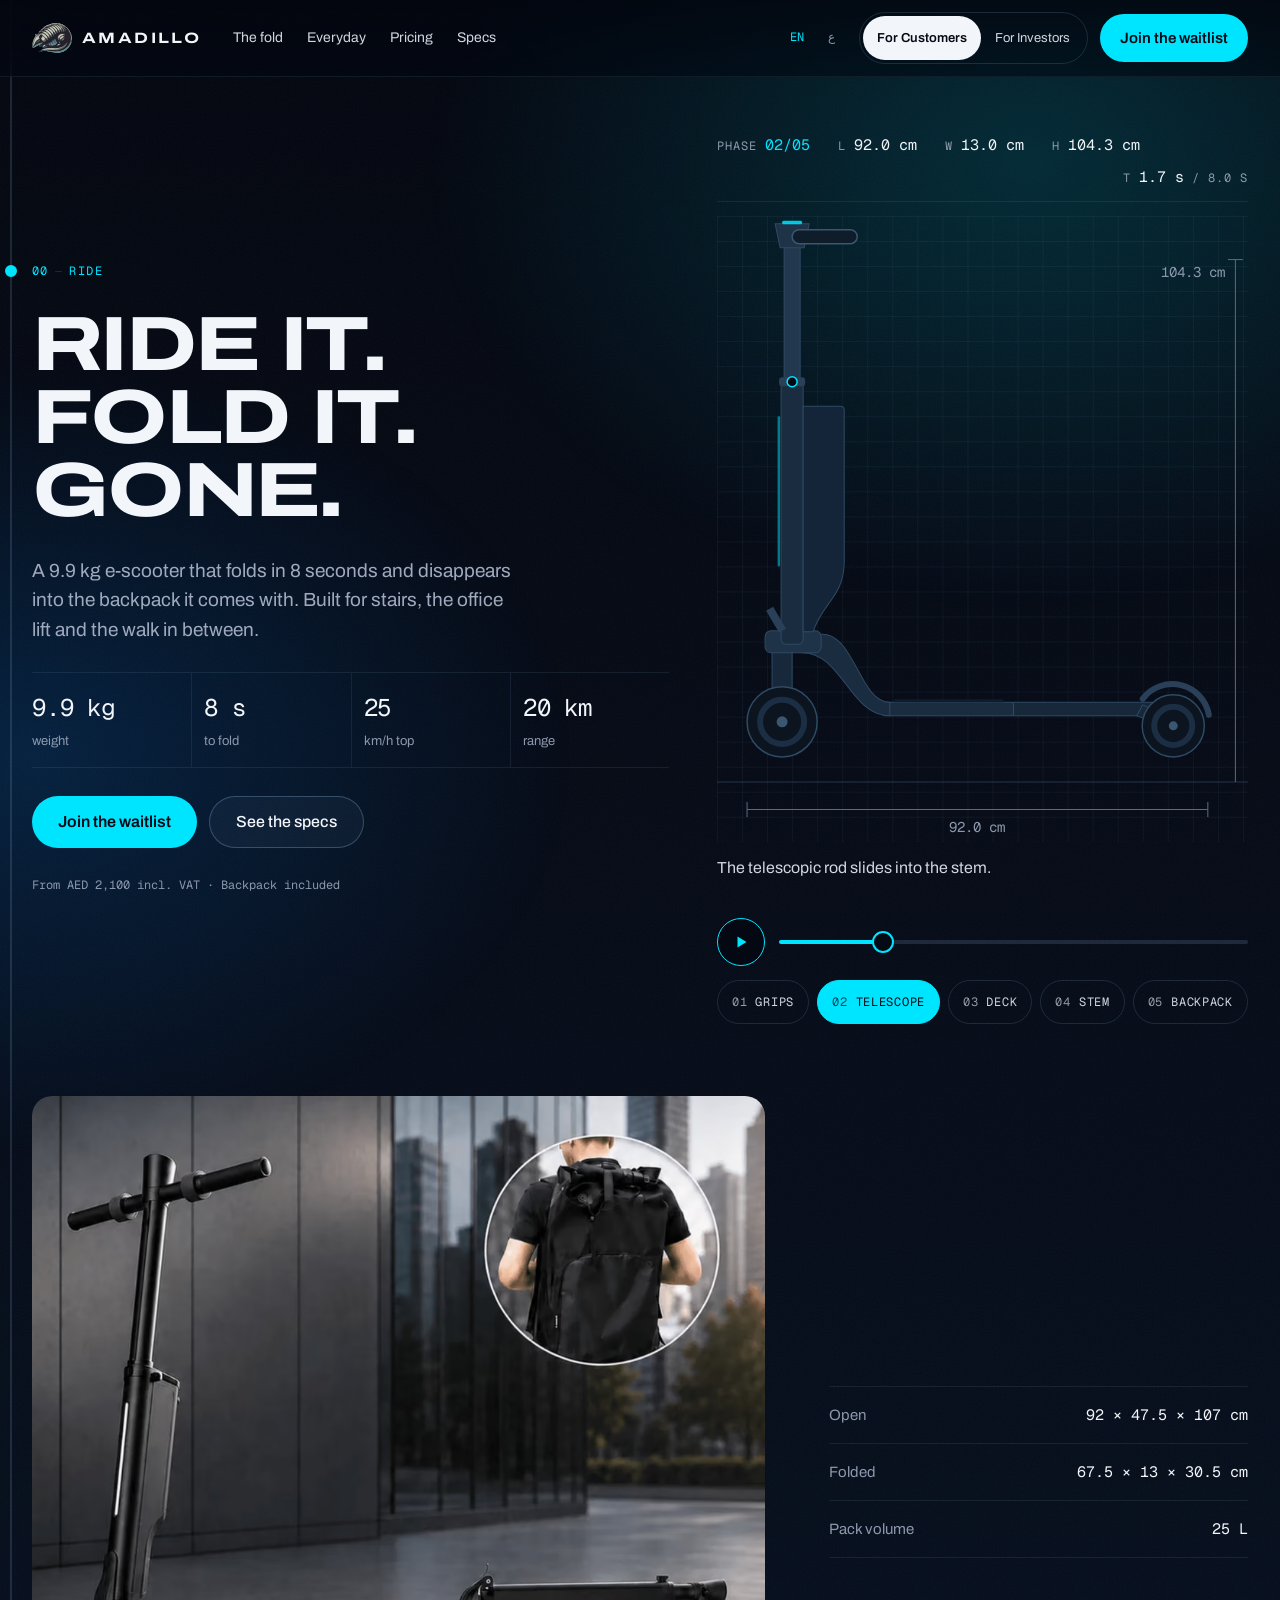
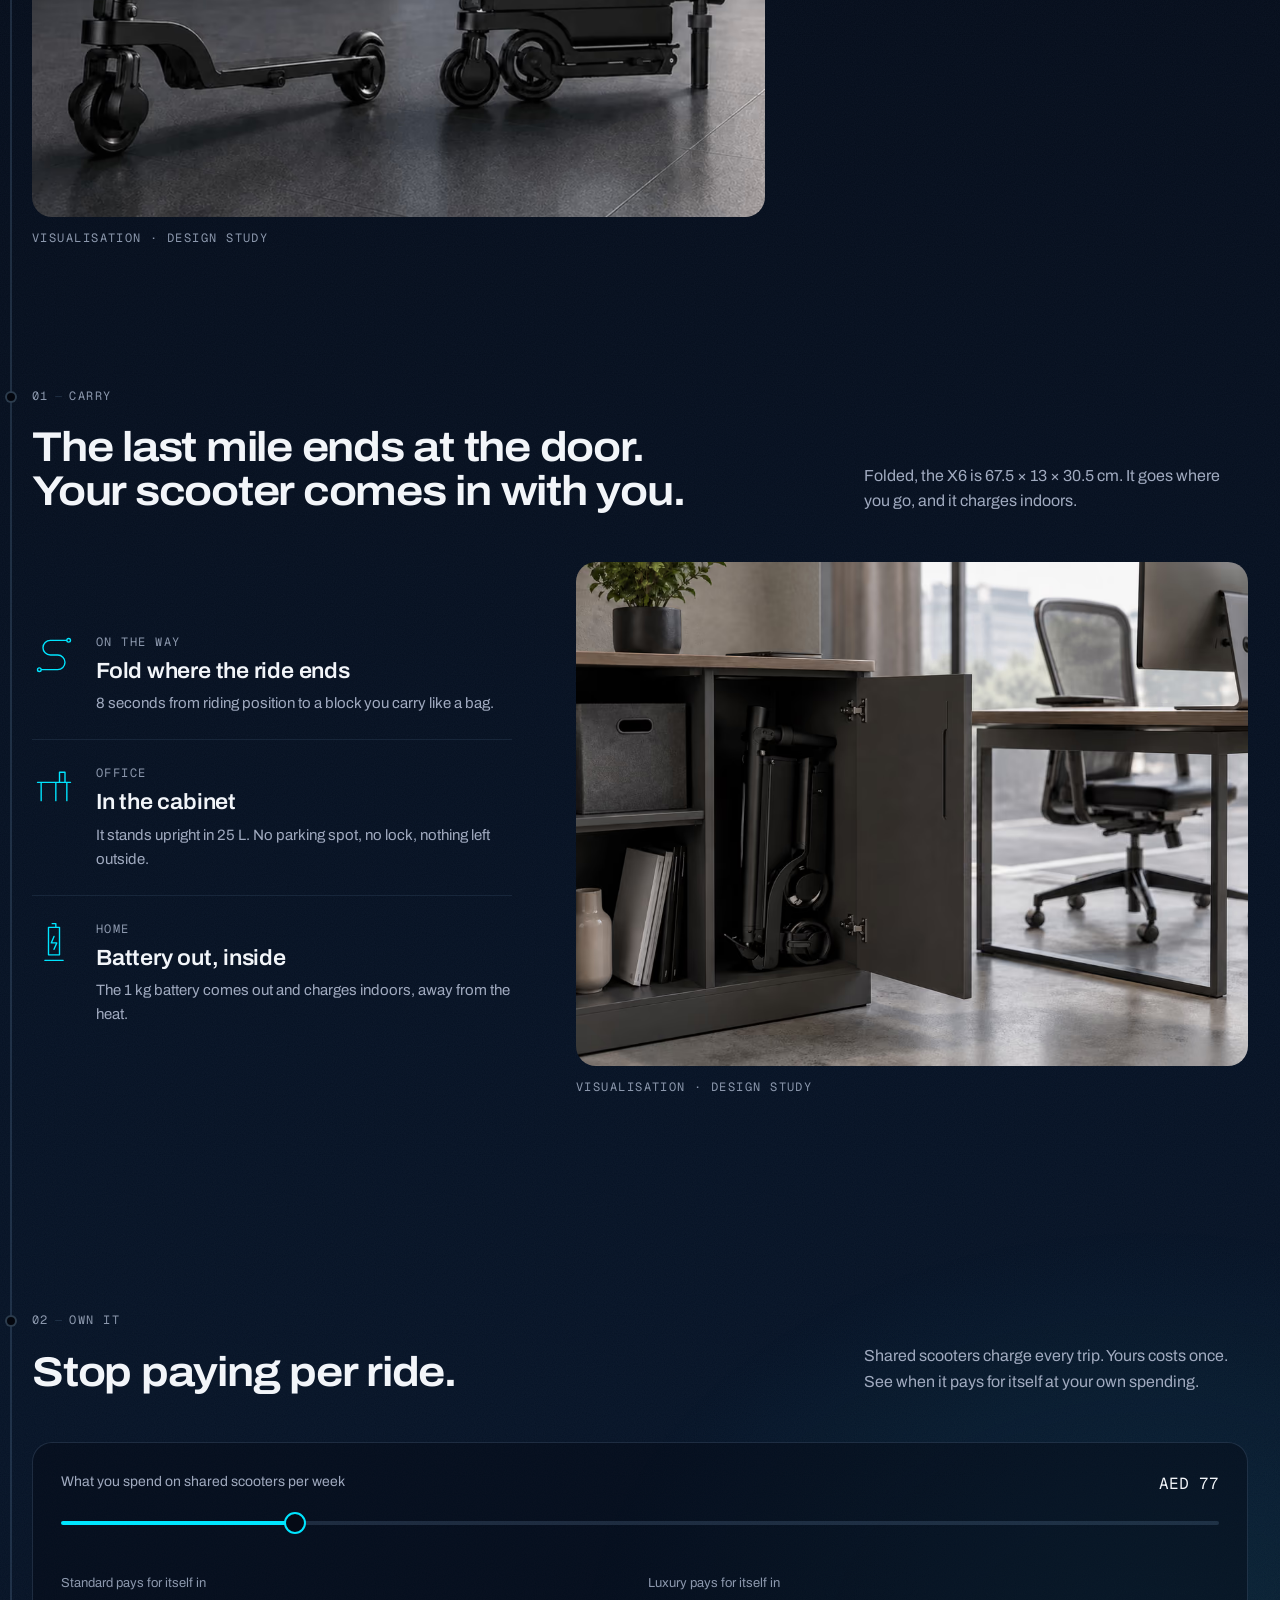
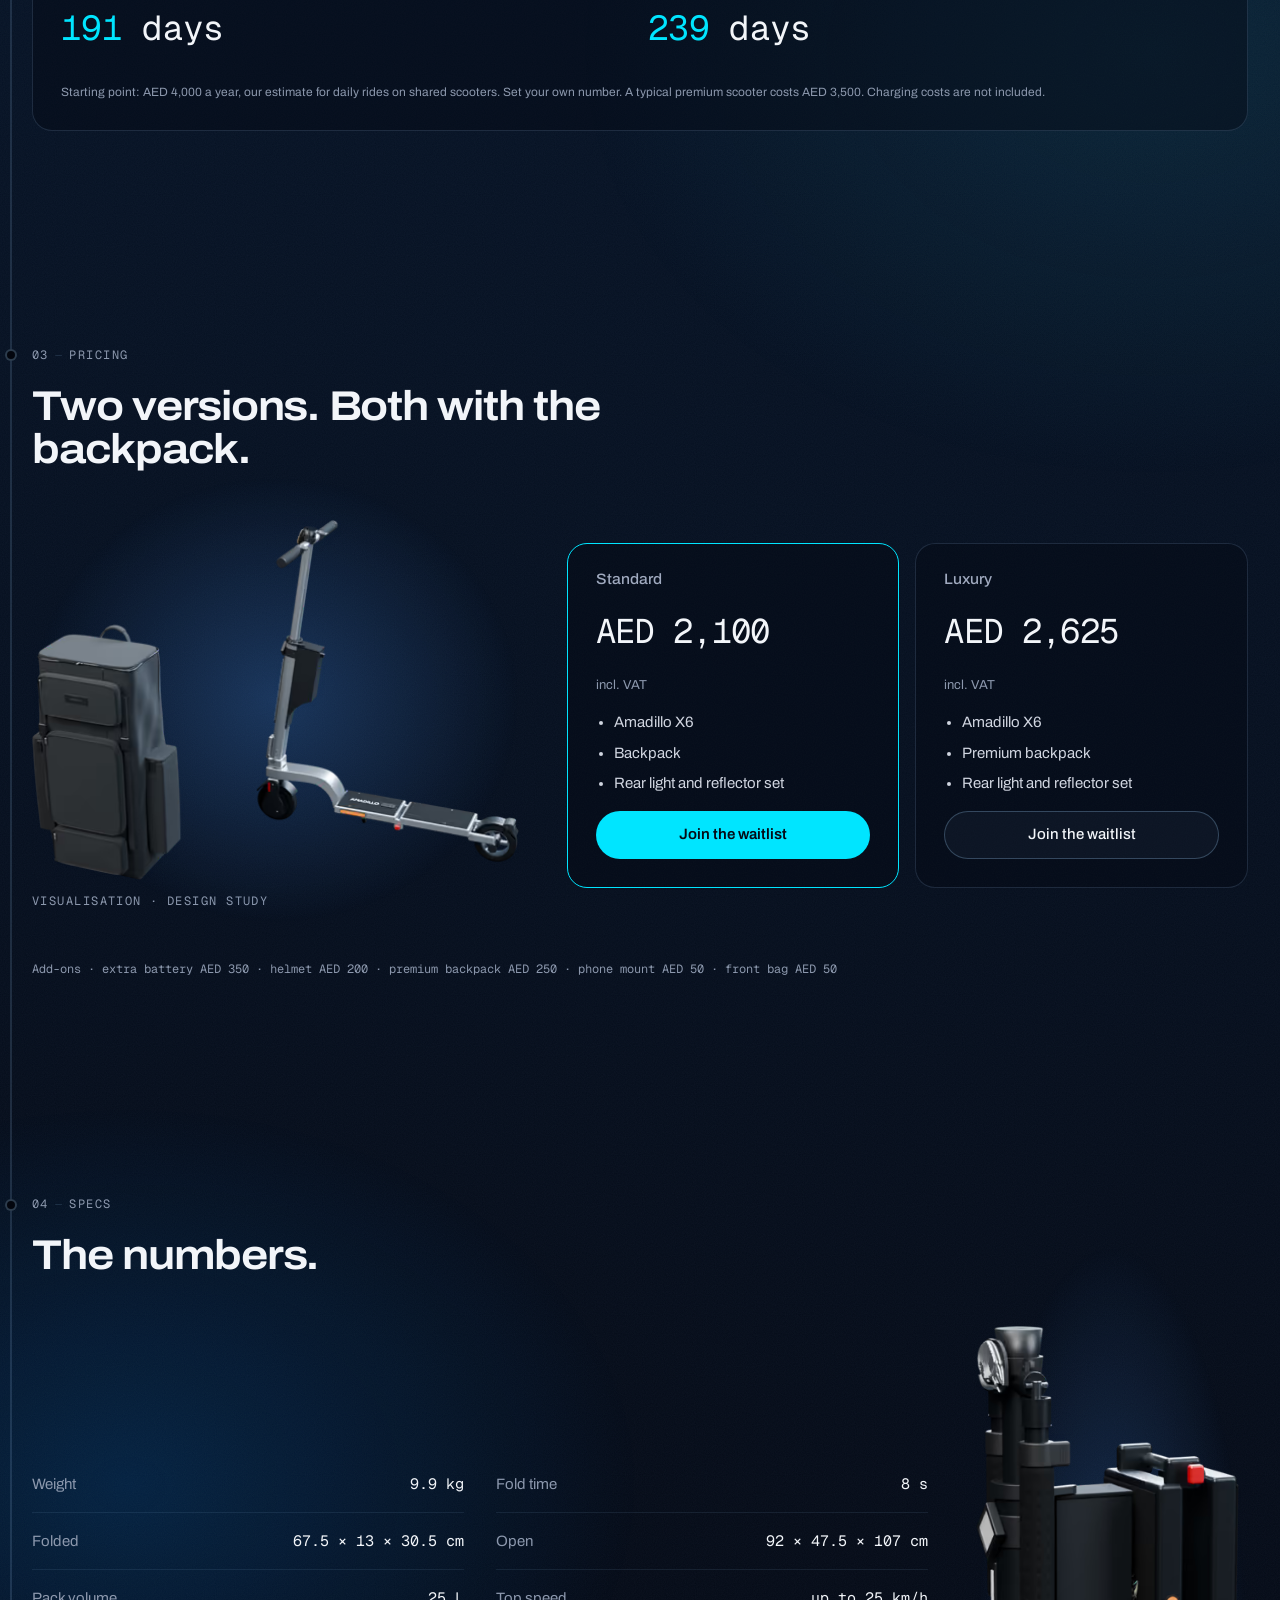
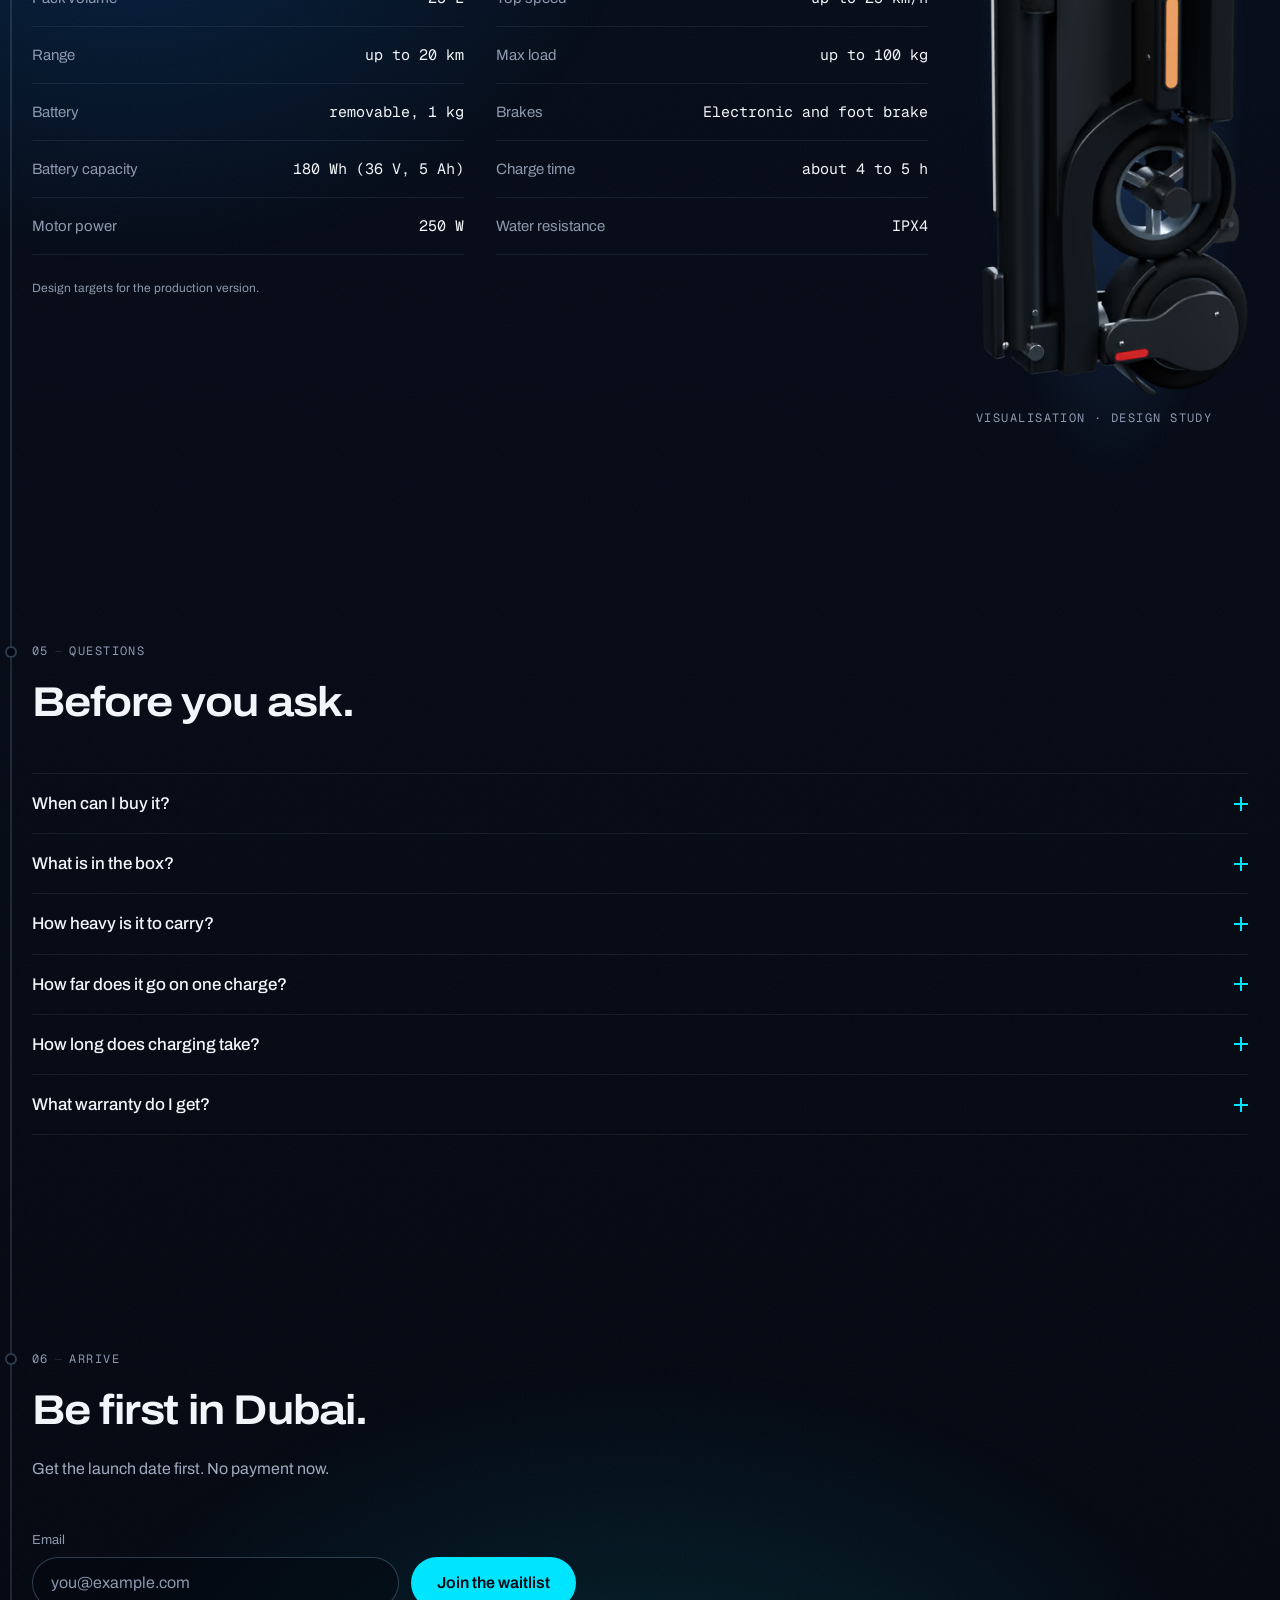
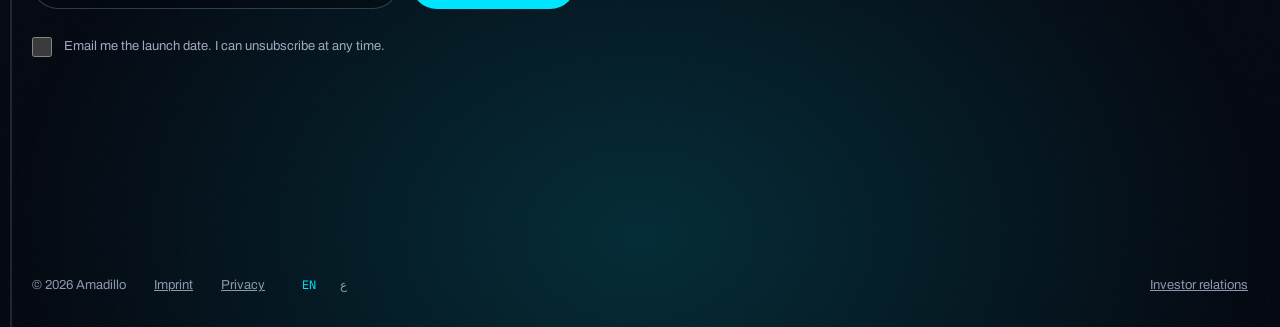
==== commit 1d971236: "Add the charge time Co-Authored-By: Claude Opus 5.5 <noreply@anthropic.com>" ====
--- a/index.html
+++ b/index.html
@@ -1,2 +1,2 @@
 <!DOCTYPE html><html lang="en" dir="ltr"><head><meta charset="utf-8"><meta name="viewport" content="width=device-width, initial-scale=1"><meta name="color-scheme" content="dark"><meta name="theme-color" content="#050a15"><title>Amadillo — the e-scooter that disappears into your backpack</title><meta name="description" content="A 9.9 kg folding e-scooter for the UAE. Folds in seconds, carries in the backpack it comes with."><!-- Subset fonts (scripts/subset-fonts.mjs), preloaded so the hero text does not wait for the stylesheet. --><link rel="preload" href="/fonts/archivo-wdth-wght.woff2" as="font" type="font/woff2" crossorigin><link rel="preload" href="/fonts/geist-mono-wght.woff2" as="font" type="font/woff2" crossorigin><link rel="icon" type="image/svg+xml" href="/brand/logo-mark.svg"><link rel="alternate icon" type="image/png" href="/brand/favicon-64.png"><link rel="canonical" href="https://amadillo.ae/"><link rel="alternate" hreflang="en" href="https://amadillo.ae/"><link rel="alternate" hreflang="ar" href="https://amadillo.ae/ar/"><link rel="stylesheet" href="/_astro/Base.DRsIj8wl.css"><link rel="stylesheet" href="/_astro/Field.BK8YcaRG.css"><style>.card[data-astro-cid-5iuvr4wi]{flex-direction:column;gap:1rem;padding:1.75rem;display:flex}.card[data-astro-cid-5iuvr4wi].featured{border-color:var(--c-accent)}.name[data-astro-cid-5iuvr4wi]{letter-spacing:0;color:var(--c-text-soft);font-size:.9375rem;font-weight:500}.price[data-astro-cid-5iuvr4wi]{color:var(--c-text-strong);letter-spacing:-.02em;font-size:2.125rem}.note[data-astro-cid-5iuvr4wi]{font-size:var(--fs-small);color:var(--c-text-muted)}ul[data-astro-cid-5iuvr4wi]{flex-direction:column;gap:.5rem;margin:0;padding-inline-start:1.125rem;font-size:.9375rem;line-height:1.5;display:flex}.card[data-astro-cid-5iuvr4wi] .cta{margin-top:auto}
-</style><link rel="stylesheet" href="/_astro/ProductImage.gO01XHYZ.css"><link rel="stylesheet" href="/_astro/Customers.DLJr7918.css"><script type="module" src="/_astro/page.BsuiZEAU.js"></script></head><body><div class="atmosphere" aria-hidden="true" data-astro-cid-astvurxn><span class="field f1" data-astro-cid-astvurxn></span><span class="field f2" data-astro-cid-astvurxn></span><span class="field f3" data-astro-cid-astvurxn></span><span class="field f4" data-astro-cid-astvurxn></span><span class="field f5" data-astro-cid-astvurxn></span></div><a class="skip" href="#main" data-astro-cid-nen7h5rs>Skip to content</a><header class="header" data-astro-cid-nen7h5rs><div class="container bar" data-astro-cid-nen7h5rs><a class="brand" href="/" aria-label="Amadillo home" data-astro-cid-nen7h5rs><img src="/brand/logo-mark.svg" alt="" width="40" height="30" decoding="async" data-astro-cid-nen7h5rs><span dir="ltr" data-astro-cid-nen7h5rs>AMADILLO</span></a><nav aria-label="Sections" class="links" data-astro-cid-nen7h5rs><a href="#fold" data-astro-cid-nen7h5rs>The fold</a><a href="#everyday" data-astro-cid-nen7h5rs>Everyday</a><a href="#pricing" data-astro-cid-nen7h5rs>Pricing</a><a href="#specs" data-astro-cid-nen7h5rs>Specs</a></nav><div class="actions" data-astro-cid-nen7h5rs><span class="lang-wide" data-astro-cid-nen7h5rs><nav class="langs mono" aria-label="Language" data-astro-cid-lemdd452><span class="lang on" aria-current="true" title="English" data-astro-cid-lemdd452>EN</span><a class="lang" href="/ar/" hreflang="ar" lang="ar" title="العربية" aria-label="العربية" data-astro-cid-lemdd452>ع</a></nav></span><nav class="switch" aria-label="Audience" data-astro-cid-ph7txtrj><span class="opt on" aria-current="page" data-astro-cid-ph7txtrj>For Customers</span><a class="opt" href="/investors" data-astro-cid-ph7txtrj>For Investors</a></nav><a href="#waitlist" class="btn btn-primary btn-md cta" data-astro-cid-nen7h5rs="true">Join the waitlist</a><details class="menu" data-astro-cid-nen7h5rs><summary aria-label="Menu" data-astro-cid-nen7h5rs><span class="open" data-astro-cid-nen7h5rs><svg width="18" height="18" viewBox="0 0 16 16" fill="none" stroke="currentColor" stroke-width="1.5" stroke-linecap="round" stroke-linejoin="round" aria-hidden="true"><path d="M2 4.5h12M2 8h12M2 11.5h12"/></svg></span><span class="shut" data-astro-cid-nen7h5rs><svg width="18" height="18" viewBox="0 0 16 16" fill="none" stroke="currentColor" stroke-width="1.5" stroke-linecap="round" stroke-linejoin="round" aria-hidden="true"><path d="m3.5 3.5 9 9m0-9-9 9"/></svg></span></summary><nav aria-label="Sections menu" class="sheet" data-astro-cid-nen7h5rs><a href="#fold" data-astro-cid-nen7h5rs>The fold</a><a href="#everyday" data-astro-cid-nen7h5rs>Everyday</a><a href="#pricing" data-astro-cid-nen7h5rs>Pricing</a><a href="#specs" data-astro-cid-nen7h5rs>Specs</a><a href="#waitlist" class="btn btn-primary btn-md" data-astro-cid-nen7h5rs="true">Join the waitlist</a><div class="lang-sheet" data-astro-cid-nen7h5rs><nav class="langs mono" aria-label="Language" data-astro-cid-lemdd452><span class="lang on" aria-current="true" title="English" data-astro-cid-lemdd452>EN</span><a class="lang" href="/ar/" hreflang="ar" lang="ar" title="العربية" aria-label="العربية" data-astro-cid-lemdd452>ع</a></nav></div></nav></details></div></div></header><script type="module">document.querySelectorAll(`.menu .sheet a`).forEach(e=>{e.addEventListener(`click`,()=>e.closest(`details`)?.removeAttribute(`open`))});</script><main id="main"><div class="route" aria-hidden="true" data-astro-cid-cz245ulg><span class="fill" data-astro-cid-cz245ulg></span></div><section class="container hero" id="top" data-astro-cid-br2oot2i><div class="copy" data-astro-cid-br2oot2i><span class="stop start" data-astro-cid-aq7dzzhk><span class="dot" aria-hidden="true" data-astro-cid-aq7dzzhk></span><span class="mono text" data-astro-cid-aq7dzzhk>00<span class="sep" aria-hidden="true" data-astro-cid-aq7dzzhk>—</span>Ride</span></span><script type="module">var e=()=>{let e=document.documentElement.dir===`rtl`,t=document.documentElement.clientWidth;document.querySelectorAll(`.stop`).forEach(n=>{let r=n.getBoundingClientRect();n.style.setProperty(`--stop-left`,`${e?t-r.right:r.left}px`)})};e(),addEventListener(`resize`,e,{passive:!0});</script><h1 data-astro-cid-br2oot2i><span class="line l1" data-astro-cid-br2oot2i>Ride it.</span><span class="line l2" data-astro-cid-br2oot2i>Fold it.</span><span class="line l3 ghost" data-astro-cid-br2oot2i>Gone.</span></h1><p class="lead" data-astro-cid-br2oot2i>A 9.9 kg e-scooter that folds in 8 seconds and disappears into the backpack it comes with. Built for stairs, the office lift and the walk in between.</p><dl class="stats s-md" style="--cols: 4" data-astro-cid-bchll4or><div class="stat" data-astro-cid-bchll4or><dt class="label" data-astro-cid-bchll4or>weight</dt><dd class="mono value" data-astro-cid-bchll4or>9.9 kg</dd></div><div class="stat" data-astro-cid-bchll4or><dt class="label" data-astro-cid-bchll4or>to fold</dt><dd class="mono value" data-astro-cid-bchll4or>8 s</dd></div><div class="stat" data-astro-cid-bchll4or><dt class="label" data-astro-cid-bchll4or>km/h top</dt><dd class="mono value" data-astro-cid-bchll4or>25</dd></div><div class="stat" data-astro-cid-bchll4or><dt class="label" data-astro-cid-bchll4or>range</dt><dd class="mono value" data-astro-cid-bchll4or>20 km</dd></div></dl><div class="ctas" data-astro-cid-br2oot2i><a href="#waitlist" class="btn btn-primary" data-astro-cid-br2oot2i="true">Join the waitlist</a><a href="#specs" class="btn btn-ghost" data-astro-cid-br2oot2i="true">See the specs</a></div><span class="note mono" data-astro-cid-br2oot2i>From AED 2,100 incl. VAT · Backpack included</span></div><div class="stage" id="fold" data-astro-cid-br2oot2i><div class="ghostfold" data-ghostfold data-seconds="8" data-captions="[&quot;Riding position. 92 × 47.5 × 107 cm, 9.9 kg.&quot;,&quot;Grips fold down. Width drops from 47.5 to 13 cm.&quot;,&quot;The telescopic rod slides into the stem.&quot;,&quot;The rear deck swings forward on its centre hinge.&quot;,&quot;Stem and battery fold flat: 67.5 × 13 × 30.5 cm.&quot;,&quot;Upright into the 25 L backpack. Gone.&quot;]" data-play-label="Play fold animation" data-pause-label="Pause fold animation" data-astro-cid-t42quo57><div class="readout mono" aria-hidden="true" dir="ltr" data-astro-cid-t42quo57><span data-astro-cid-t42quo57>Phase <b class="accent" data-out="phase" data-astro-cid-t42quo57>00/05</b></span><span data-astro-cid-t42quo57>L <b data-out="length" data-astro-cid-t42quo57>92.0 cm</b></span><span class="wide" data-astro-cid-t42quo57>W <b data-out="width" data-astro-cid-t42quo57>47.5 cm</b></span><span data-astro-cid-t42quo57>H <b data-out="height" data-astro-cid-t42quo57>107.0 cm</b></span><span class="time" data-astro-cid-t42quo57>t <b data-out="time" data-astro-cid-t42quo57>0.0 s</b><span class="wide" data-astro-cid-t42quo57> / 8.0 s</span></span></div><svg class="drawing" viewBox="-60 20 1060 1250" role="img" aria-label="Side view of the Amadillo X6 folding from riding position (92 × 107 cm) into its backpack (67.5 × 30.5 cm)." data-astro-cid-t42quo57><line x1="-60" y1="1150" x2="1000" y2="1150" class="ground" data-astro-cid-t42quo57></line><g data-part="lift" data-astro-cid-t42quo57><g data-part="pack" data-astro-cid-t42quo57><g data-part="rear" data-astro-cid-t42quo57><rect x="525" y="1041" width="290" height="27" rx="6" class="p2" data-astro-cid-t42quo57></rect><path d="M790 1046 L862 1080 L848 1094 L778 1068 Z" class="p2" data-astro-cid-t42quo57></path><path d="M790 1034 A 74 74 0 0 1 922 1066" class="fender" data-astro-cid-t42quo57></path><circle cx="851" cy="1088" r="62" class="tyre" data-astro-cid-t42quo57></circle><circle cx="851" cy="1088" r="38" class="rim" data-astro-cid-t42quo57></circle><circle cx="851" cy="1088" r="9" class="hub" data-astro-cid-t42quo57></circle><circle cx="525" cy="1076" r="13" class="joint" data-joint="hinge" data-astro-cid-t42quo57></circle></g><rect x="270" y="1041" width="262" height="27" rx="4" class="p1" data-astro-cid-t42quo57></rect><rect x="292" y="1035" width="220" height="6" rx="3" class="tape" data-astro-cid-t42quo57></rect><path d="M110 905 L150 905 C215 905 225 1041 285 1041 L285 1068 C205 1068 190 942 110 942 Z" class="p1" data-astro-cid-t42quo57></path><rect x="50" y="930" width="40" height="150" rx="10" class="p2" data-astro-cid-t42quo57></rect><circle cx="70" cy="1080" r="70" class="tyre" data-astro-cid-t42quo57></circle><circle cx="70" cy="1080" r="44" class="rim" data-astro-cid-t42quo57></circle><circle cx="70" cy="1080" r="11" class="hub" data-astro-cid-t42quo57></circle><rect x="36" y="898" width="112" height="44" rx="12" class="p3" data-astro-cid-t42quo57></rect><g data-part="stem" data-astro-cid-t42quo57><g data-part="tele" data-astro-cid-t42quo57><rect x="74" y="80" width="32" height="340" rx="8" class="p4" data-astro-cid-t42quo57></rect><path d="M56 58 L124 58 L114 106 L66 106 Z" class="p3" data-astro-cid-t42quo57></path><rect x="70" y="52" width="40" height="7" rx="3" class="display" data-astro-cid-t42quo57></rect><circle cx="90" cy="84" r="18" class="grip" data-part="bar" data-astro-cid-t42quo57></circle><rect x="90" y="70" width="0" height="28" rx="14" class="grip" data-part="grips" data-astro-cid-t42quo57></rect><circle cx="90" cy="84" r="9" class="joint" data-joint="grip" data-astro-cid-t42quo57></circle></g><rect x="68" y="400" width="44" height="525" rx="10" class="p1" data-astro-cid-t42quo57></rect><rect x="61" y="470" width="5" height="300" rx="2" class="light" data-astro-cid-t42quo57></rect><path d="M112 450 L186 450 Q194 450 194 458 L194 760 C194 830 150 842 132 900 L112 900 Z" class="battery" data-astro-cid-t42quo57></path><rect x="64" y="392" width="52" height="18" rx="6" class="clamp" data-astro-cid-t42quo57></rect><path d="M64 902 L38 858 L52 850 L78 894 Z" class="clamp" data-astro-cid-t42quo57></path><circle cx="90" cy="401" r="10" class="joint" data-joint="tele" data-astro-cid-t42quo57></circle><circle cx="90" cy="920" r="13" class="joint" data-joint="stem" data-astro-cid-t42quo57></circle></g></g></g><g data-part="bag" opacity="0" data-astro-cid-t42quo57><path d="M270 640 Q270 560 350 560 L570 560 Q650 560 650 640 L650 1120 Q650 1150 620 1150 L300 1150 Q270 1150 270 1120 Z" class="bag" data-astro-cid-t42quo57></path><path d="M300 660 L300 1100 M620 660 L620 1100" class="seam" data-astro-cid-t42quo57></path><line x1="300" y1="600" x2="620" y2="600" class="strap" data-astro-cid-t42quo57></line><rect x="436" y="690" width="48" height="8" rx="4" class="display" data-astro-cid-t42quo57></rect></g><g data-part="dims" class="dims" data-astro-cid-t42quo57><line x1="0" y1="1205" x2="920" y2="1205" data-dim="l-line" data-astro-cid-t42quo57></line><line x1="0" y1="1190" x2="0" y2="1220" data-astro-cid-t42quo57></line><line x1="920" y1="1190" x2="920" y2="1220" data-dim="l-tick" data-astro-cid-t42quo57></line><text x="460" y="1250" text-anchor="middle" data-dim="l-text" data-astro-cid-t42quo57>92.0 cm</text><line x1="975" y1="1150" x2="975" y2="80" data-dim="h-line" data-astro-cid-t42quo57></line><line x1="960" y1="80" x2="990" y2="80" data-dim="h-tick" data-astro-cid-t42quo57></line><text x="955" y="114" text-anchor="end" data-dim="h-text" data-astro-cid-t42quo57>107.0 cm</text></g><text x="460" y="1250" text-anchor="middle" class="packed" data-part="packed" opacity="0" data-astro-cid-t42quo57>25 L · 9.9 kg · on your back</text></svg><p class="caption" aria-live="polite" data-out="caption" data-astro-cid-t42quo57>Riding position. 92 × 47.5 × 107 cm, 9.9 kg.</p><!-- Left to right in every language: the slider follows the drawing, which reads left to right. --><div class="controls" dir="ltr" data-astro-cid-t42quo57><button type="button" class="play" data-play aria-label="Play fold animation" data-astro-cid-t42quo57><span class="i-play" data-astro-cid-t42quo57><svg width="16" height="16" viewBox="0 0 16 16" fill="none" stroke="currentColor" stroke-width="1.5" stroke-linecap="round" stroke-linejoin="round" aria-hidden="true"><path d="M4.5 2.5 13.5 8l-9 5.5z" fill="currentColor" stroke="none"/></svg></span><span class="i-pause" data-astro-cid-t42quo57><svg width="16" height="16" viewBox="0 0 16 16" fill="none" stroke="currentColor" stroke-width="1.5" stroke-linecap="round" stroke-linejoin="round" aria-hidden="true"><path d="M4 2.5h3v11H4zM9 2.5h3v11H9z" fill="currentColor" stroke="none"/></svg></span></button><label for="ghostfold-range" class="visually-hidden" data-astro-cid-t42quo57>Fold progress</label><input id="ghostfold-range" class="range" type="range" min="0" max="1000" step="1" value="0" style="--fill: 0%" data-range data-astro-cid-t42quo57></div><div class="chips" role="group" aria-label="Jump to a fold phase" data-astro-cid-t42quo57><button type="button" class="chip" aria-pressed="false" data-chip="0.15" data-astro-cid-t42quo57="true" data-astro-cid-ags4ogmk><span class="idx" data-astro-cid-ags4ogmk>01</span>Grips</button><button type="button" class="chip" aria-pressed="false" data-chip="0.35" data-astro-cid-t42quo57="true" data-astro-cid-ags4ogmk><span class="idx" data-astro-cid-ags4ogmk>02</span>Telescope</button><button type="button" class="chip" aria-pressed="false" data-chip="0.6" data-astro-cid-t42quo57="true" data-astro-cid-ags4ogmk><span class="idx" data-astro-cid-ags4ogmk>03</span>Deck</button><button type="button" class="chip" aria-pressed="false" data-chip="0.85" data-astro-cid-t42quo57="true" data-astro-cid-ags4ogmk><span class="idx" data-astro-cid-ags4ogmk>04</span>Stem</button><button type="button" class="chip" aria-pressed="false" data-chip="1" data-astro-cid-t42quo57="true" data-astro-cid-ags4ogmk><span class="idx" data-astro-cid-ags4ogmk>05</span>Backpack</button></div></div><script type="module">var e=[{key:`grips`,end:.15},{key:`telescope`,end:.35},{key:`deck`,end:.6},{key:`stem`,end:.85},{key:`backpack`,end:1}],t={l:920,w:475,h:1070},n={l:675,w:130,h:305},r=e=>e<.5?4*e*e*e:1-(-2*e+2)**3/2,i=e=>Math.min(1,Math.max(0,e));function a(a){let o=i(a),s=(e,t)=>r(i((o-e)/(t-e))),c=s(0,.15),l=s(.15,.35),u=s(.35,.6),d=s(.6,.85),f=s(.85,1),p=Math.min(1,o/.08)*(1-f),m=o<=0?0:e.findIndex(e=>o<=e.end)+1,h=(e,t)=>o>e-.02&&o<t+.02&&f<1;return{phase:m,lift:`translate(0 ${(-50*p).toFixed(1)})`,pack:`translate(${(122*f).toFixed(1)} ${(-203*f).toFixed(1)}) rotate(${(-90*f).toFixed(2)} 338 1015)`,rear:`rotate(${(-180*u).toFixed(2)} 525 1076)`,stem:`rotate(${(90*d).toFixed(2)} 90 920)`,tele:`translate(0 ${(280*l).toFixed(1)})`,gripWidth:130*c,barOpacity:1-c,bag:`translate(0 ${(260*(1-f)).toFixed(1)})`,bagOpacity:f,dimOpacity:1-f,joints:{grip:h(0,.15),tele:h(.15,.35),hinge:h(.35,.6),stem:h(.6,.85)},length:Math.round(t.l-(t.l-n.l)*(.55*u+.45*d)),width:Math.round(t.w-(t.w-n.w)*c),height:Math.round(t.h-280*l-(t.h-280-n.h)*d)}}var o=e=>`${(e/10).toFixed(1)} cm`,s=document.querySelector(`[data-ghostfold]`);s&&c(s);function c(e){let t=t=>e.querySelector(t),n=Object.fromEntries([`lift`,`pack`,`rear`,`stem`,`tele`,`bar`,`grips`,`bag`,`dims`,`packed`].map(e=>[e,t(`[data-part="${e}"]`)])),r=Object.fromEntries([`grip`,`tele`,`hinge`,`stem`].map(e=>[e,t(`[data-joint="${e}"]`)])),i=e=>t(`[data-dim="${e}"]`),s=e=>t(`[data-out="${e}"]`),c=t(`[data-range]`),l=t(`[data-play]`),u=[...e.querySelectorAll(`[data-chip]`)],d=JSON.parse(e.dataset.captions??`[]`),f=Number(e.dataset.seconds??8),p=matchMedia(`(prefers-reduced-motion: reduce)`).matches,m=0,h=-1,g=(e,t)=>{e.textContent!==t&&(e.textContent=t)},_=e=>{if(e===m&&h!==-1)return;m=e;let t=a(e);n.lift.setAttribute(`transform`,t.lift),n.pack.setAttribute(`transform`,t.pack),n.rear.setAttribute(`transform`,t.rear),n.stem.setAttribute(`transform`,t.stem),n.tele.setAttribute(`transform`,t.tele),n.grips.setAttribute(`width`,t.gripWidth.toFixed(1)),n.bar.setAttribute(`opacity`,t.barOpacity.toFixed(2)),n.bag.setAttribute(`transform`,t.bag),n.bag.setAttribute(`opacity`,t.bagOpacity.toFixed(2)),n.dims.setAttribute(`opacity`,t.dimOpacity.toFixed(2)),n.packed.setAttribute(`opacity`,t.bagOpacity.toFixed(2));for(let[e,n]of Object.entries(t.joints))r[e].classList.toggle(`on`,n);i(`l-line`).setAttribute(`x2`,String(t.length)),i(`l-tick`).setAttribute(`x1`,String(t.length)),i(`l-tick`).setAttribute(`x2`,String(t.length)),i(`l-text`).setAttribute(`x`,String(t.length/2)),g(i(`l-text`),o(t.length));let l=1150-t.height;i(`h-line`).setAttribute(`y2`,String(l)),i(`h-tick`).setAttribute(`y1`,String(l)),i(`h-tick`).setAttribute(`y2`,String(l)),i(`h-text`).setAttribute(`y`,String(l+34)),g(i(`h-text`),o(t.height)),g(s(`length`),o(t.length)),g(s(`width`),o(t.width)),g(s(`height`),o(t.height)),g(s(`time`),`${(e*f).toFixed(1)} s`),g(s(`phase`),`0${t.phase}/05`),c.value=String(Math.round(e*1e3)),c.style.setProperty(`--fill`,`${(e*100).toFixed(1)}%`),t.phase!==h&&(h=t.phase,s(`caption`).textContent=d[t.phase]??``,u.forEach((e,n)=>e.setAttribute(`aria-pressed`,String(n+1===t.phase))))},v=0,y=!1,b=t=>{y=t,e.classList.toggle(`is-playing`,t),l.setAttribute(`aria-label`,(t?e.dataset.pauseLabel:e.dataset.playLabel)??``),t||cancelAnimationFrame(v)},x=()=>{m>=1&&_(0),b(!0);let e=performance.now(),t=n=>{let r=Math.min(1,m+(n-e)/(f*1e3*.75));e=n,_(r),r>=1?(b(!1),C()):v=requestAnimationFrame(t)};v=requestAnimationFrame(t)},S,C=()=>S?.disconnect();p||(S=new IntersectionObserver(([e])=>{e.isIntersecting&&!y?x():!e.isIntersecting&&y&&b(!1)},{threshold:.5}),S.observe(t(`.drawing`)));let w=()=>{C(),b(!1)};l.addEventListener(`click`,()=>{let e=y;w(),e||x()}),c.addEventListener(`input`,()=>{w(),_(Number(c.value)/1e3)}),u.forEach(e=>e.addEventListener(`click`,()=>{w(),_(Number(e.dataset.chip))})),_(m)}</script></div></section><div class="container showcase" data-astro-cid-br2oot2i><figure class="product-image photo" data-astro-cid-seiejway><div class="frame" data-astro-cid-seiejway><picture data-astro-cid-seiejway><source type="image/avif" srcset="/img/city-640.avif 640w, /img/city-960.avif 960w, /img/city-1149.avif 1149w" sizes="(min-width: 960px) 46rem, 100vw" data-astro-cid-seiejway><img src="/img/city-640.webp" srcset="/img/city-640.webp 640w, /img/city-960.webp 960w, /img/city-1149.webp 1149w" sizes="(min-width: 960px) 46rem, 100vw" width="1149" height="1130" alt="The Amadillo X6 on a city plaza: open, folded, and in the backpack on a rider’s back." loading="lazy" decoding="async" data-astro-cid-seiejway></picture></div><figcaption class="mono" data-astro-cid-seiejway>Visualisation · design study</figcaption></figure><dl class="specs c-1" data-astro-cid-uzz5av54><div class="row" data-astro-cid-uzz5av54><dt data-astro-cid-uzz5av54>Open</dt><dd class="mono" data-astro-cid-uzz5av54>92 × 47.5 × 107 cm</dd></div><div class="row" data-astro-cid-uzz5av54><dt data-astro-cid-uzz5av54>Folded</dt><dd class="mono" data-astro-cid-uzz5av54>67.5 × 13 × 30.5 cm</dd></div><div class="row" data-astro-cid-uzz5av54><dt data-astro-cid-uzz5av54>Pack volume</dt><dd class="mono" data-astro-cid-uzz5av54>25 L</dd></div></dl></div><section id="everyday" class="section" data-astro-cid-5lyysmr3><div class="container inner" data-astro-cid-5lyysmr3><div class="head split" data-astro-cid-5lyysmr3><div class="titles" data-astro-cid-5lyysmr3><span class="stop" data-astro-cid-aq7dzzhk><span class="dot" aria-hidden="true" data-astro-cid-aq7dzzhk></span><span class="mono text" data-astro-cid-aq7dzzhk>01<span class="sep" aria-hidden="true" data-astro-cid-aq7dzzhk>—</span>Carry</span></span><h2 data-astro-cid-5lyysmr3>The last mile ends at the door. Your scooter comes in with you.</h2></div><p class="lead" data-astro-cid-5lyysmr3>Folded, the X6 is 67.5 × 13 × 30.5 cm. It goes where you go, and it charges indoors.</p></div><div class="everyday" data-astro-cid-br2oot2i><ol class="moments" data-astro-cid-br2oot2i><li data-astro-cid-br2oot2i><svg viewBox="0 0 48 48" aria-hidden="true" class="pict" data-astro-cid-br2oot2i><path d="M10 40h18a8 8 0 0 0 0-16H20a8 8 0 0 1 0-16h18M6 40a2 2 0 1 0 4 0a2 2 0 1 0-4 0M38 8a2 2 0 1 0 4 0a2 2 0 1 0-4 0" data-astro-cid-br2oot2i></path></svg><div class="moment" data-astro-cid-br2oot2i><span class="mono idx" data-astro-cid-br2oot2i>On the way</span><h3 data-astro-cid-br2oot2i>Fold where the ride ends</h3><p data-astro-cid-br2oot2i>8 seconds from riding position to a block you carry like a bag.</p></div></li><li data-astro-cid-br2oot2i><svg viewBox="0 0 48 48" aria-hidden="true" class="pict" data-astro-cid-br2oot2i><path d="M6 20h36M10 20v20M38 20v20M26 20v20M30 9h6v11h-6z" data-astro-cid-br2oot2i></path></svg><div class="moment" data-astro-cid-br2oot2i><span class="mono idx" data-astro-cid-br2oot2i>Office</span><h3 data-astro-cid-br2oot2i>In the cabinet</h3><p data-astro-cid-br2oot2i>It stands upright in 25 L. No parking spot, no lock, nothing left outside.</p></div></li><li data-astro-cid-br2oot2i><svg viewBox="0 0 48 48" aria-hidden="true" class="pict" data-astro-cid-br2oot2i><path d="M18 8h12v30H18zM22 4h4v4M24 18l-3 7h6l-3 7M14 44h20" data-astro-cid-br2oot2i></path></svg><div class="moment" data-astro-cid-br2oot2i><span class="mono idx" data-astro-cid-br2oot2i>Home</span><h3 data-astro-cid-br2oot2i>Battery out, inside</h3><p data-astro-cid-br2oot2i>The 1 kg battery comes out and charges indoors, away from the heat.</p></div></li></ol><figure class="product-image photo" data-astro-cid-seiejway><div class="frame" data-astro-cid-seiejway><picture data-astro-cid-seiejway><source type="image/avif" srcset="/img/cabinet-640.avif 640w, /img/cabinet-1000.avif 1000w, /img/cabinet-1448.avif 1448w" sizes="(min-width: 960px) 44rem, 100vw" data-astro-cid-seiejway><img src="/img/cabinet-640.webp" srcset="/img/cabinet-640.webp 640w, /img/cabinet-1000.webp 1000w, /img/cabinet-1448.webp 1448w" sizes="(min-width: 960px) 44rem, 100vw" width="1448" height="1086" alt="The folded Amadillo X6 standing upright in an office cabinet." loading="lazy" decoding="async" data-astro-cid-seiejway></picture></div><figcaption class="mono" data-astro-cid-seiejway>Visualisation · design study</figcaption></figure></div></div></section><section id="own" class="section" data-astro-cid-5lyysmr3><div class="container inner" data-astro-cid-5lyysmr3><div class="head split" data-astro-cid-5lyysmr3><div class="titles" data-astro-cid-5lyysmr3><span class="stop" data-astro-cid-aq7dzzhk><span class="dot" aria-hidden="true" data-astro-cid-aq7dzzhk></span><span class="mono text" data-astro-cid-aq7dzzhk>02<span class="sep" aria-hidden="true" data-astro-cid-aq7dzzhk>—</span>Own it</span></span><h2 data-astro-cid-5lyysmr3>Stop paying per ride.</h2></div><p class="lead" data-astro-cid-5lyysmr3>Shared scooters charge every trip. Yours costs once. See when it pays for itself at your own spending.</p></div><div class="payback surface" data-payback data-astro-cid-d4ax2vmt><div class="range-field" data-astro-cid-3jnsot4f><div class="top" data-astro-cid-3jnsot4f><label for="rental-week" data-astro-cid-3jnsot4f>What you spend on shared scooters per week</label><output for="rental-week" class="mono" data-pattern="AED {n}" data-locale="en-US" data-astro-cid-3jnsot4f>AED 77</output></div><input id="rental-week" class="range" type="range" min="20" max="300" step="5" value="77" style="--fill: 20.357142857142858%" data-astro-cid-3jnsot4f></div><script type="module">var e=e=>{let t=Number(e.min),n=Number(e.max),r=Number(e.value);e.style.setProperty(`--fill`,`${(r-t)/(n-t)*100}%`);let i=e.closest(`.range-field`)?.querySelector(`output`);i&&(i.textContent=(i.dataset.pattern??`{n}`).replace(`{n}`,r.toLocaleString(i.dataset.locale)))};document.querySelectorAll(`.range-field .range`).forEach(t=>{t.addEventListener(`input`,()=>e(t))});</script><dl class="results" data-astro-cid-d4ax2vmt><div data-astro-cid-d4ax2vmt><dt data-astro-cid-d4ax2vmt>Standard pays for itself in</dt><dd class="mono" data-astro-cid-d4ax2vmt><span data-days="standard" data-price="2100" data-astro-cid-d4ax2vmt>191</span> days</dd></div><div data-astro-cid-d4ax2vmt><dt data-astro-cid-d4ax2vmt>Luxury pays for itself in</dt><dd class="mono" data-astro-cid-d4ax2vmt><span data-days="luxury" data-price="2625" data-astro-cid-d4ax2vmt>239</span> days</dd></div></dl><p class="fine" data-astro-cid-d4ax2vmt>Starting point: AED 4,000 a year, our estimate for daily rides on shared scooters. Set your own number. A typical premium scooter costs AED 3,500. Charging costs are not included.</p></div><script type="module">var e=document.querySelector(`[data-payback]`),t=e?.querySelector(`#rental-week`);if(e&&t){let n=[...e.querySelectorAll(`[data-days]`)];t.addEventListener(`input`,()=>{let e=Number(t.value)/7;n.forEach(t=>t.textContent=String(Math.ceil(Number(t.dataset.price)/e)))})}</script></div></section><section id="pricing" class="section" data-astro-cid-5lyysmr3><div class="container inner" data-astro-cid-5lyysmr3><div class="head split" data-astro-cid-5lyysmr3><div class="titles" data-astro-cid-5lyysmr3><span class="stop" data-astro-cid-aq7dzzhk><span class="dot" aria-hidden="true" data-astro-cid-aq7dzzhk></span><span class="mono text" data-astro-cid-aq7dzzhk>03<span class="sep" aria-hidden="true" data-astro-cid-aq7dzzhk>—</span>Pricing</span></span><h2 data-astro-cid-5lyysmr3>Two versions. Both with the backpack.</h2></div></div><div class="offer" data-astro-cid-br2oot2i><figure class="product-image lit" data-astro-cid-seiejway><div class="frame" data-astro-cid-seiejway><picture data-astro-cid-seiejway><source type="image/avif" srcset="/img/bag-480.avif 480w, /img/bag-800.avif 800w" sizes="(min-width: 960px) 30rem, 100vw" data-astro-cid-seiejway><img src="/img/bag-480.webp" srcset="/img/bag-480.webp 480w, /img/bag-800.webp 800w" sizes="(min-width: 960px) 30rem, 100vw" width="951" height="703" alt="The Amadillo X6 next to its backpack." loading="lazy" decoding="async" data-astro-cid-seiejway></picture></div><figcaption class="mono" data-astro-cid-seiejway>Visualisation · design study</figcaption></figure><div class="prices" data-astro-cid-br2oot2i><article class="card surface featured" data-astro-cid-5iuvr4wi><h3 class="name" data-astro-cid-5iuvr4wi>Standard</h3><p class="mono price" data-astro-cid-5iuvr4wi>AED 2,100</p><p class="note" data-astro-cid-5iuvr4wi>incl. VAT</p><ul data-astro-cid-5iuvr4wi><li data-astro-cid-5iuvr4wi>Amadillo X6</li><li data-astro-cid-5iuvr4wi>Backpack</li><li data-astro-cid-5iuvr4wi>Rear light and reflector set</li></ul><a href="#waitlist" class="btn btn-primary btn-md cta" data-astro-cid-5iuvr4wi="true">Join the waitlist</a></article><article class="card surface" data-astro-cid-5iuvr4wi><h3 class="name" data-astro-cid-5iuvr4wi>Luxury</h3><p class="mono price" data-astro-cid-5iuvr4wi>AED 2,625</p><p class="note" data-astro-cid-5iuvr4wi>incl. VAT</p><ul data-astro-cid-5iuvr4wi><li data-astro-cid-5iuvr4wi>Amadillo X6</li><li data-astro-cid-5iuvr4wi>Premium backpack</li><li data-astro-cid-5iuvr4wi>Rear light and reflector set</li></ul><a href="#waitlist" class="btn btn-ghost btn-md cta" data-astro-cid-5iuvr4wi="true">Join the waitlist</a></article></div></div><p class="addons mono" data-astro-cid-br2oot2i>Add-ons · extra battery AED 350 · helmet AED 200 · premium backpack AED 250 · phone mount AED 50 · front bag AED 50</p></div></section><section id="specs" class="section" data-astro-cid-5lyysmr3><div class="container inner" data-astro-cid-5lyysmr3><div class="head stack" data-astro-cid-5lyysmr3><div class="titles" data-astro-cid-5lyysmr3><span class="stop" data-astro-cid-aq7dzzhk><span class="dot" aria-hidden="true" data-astro-cid-aq7dzzhk></span><span class="mono text" data-astro-cid-aq7dzzhk>04<span class="sep" aria-hidden="true" data-astro-cid-aq7dzzhk>—</span>Specs</span></span><h2 data-astro-cid-5lyysmr3>The numbers.</h2></div></div><div class="spec-sheet" data-astro-cid-br2oot2i><div class="spec-copy" data-astro-cid-br2oot2i><dl class="specs c-2" data-astro-cid-uzz5av54><div class="row" data-astro-cid-uzz5av54><dt data-astro-cid-uzz5av54>Weight</dt><dd class="mono" data-astro-cid-uzz5av54>9.9 kg</dd></div><div class="row" data-astro-cid-uzz5av54><dt data-astro-cid-uzz5av54>Fold time</dt><dd class="mono" data-astro-cid-uzz5av54>8 s</dd></div><div class="row" data-astro-cid-uzz5av54><dt data-astro-cid-uzz5av54>Folded</dt><dd class="mono" data-astro-cid-uzz5av54>67.5 × 13 × 30.5 cm</dd></div><div class="row" data-astro-cid-uzz5av54><dt data-astro-cid-uzz5av54>Open</dt><dd class="mono" data-astro-cid-uzz5av54>92 × 47.5 × 107 cm</dd></div><div class="row" data-astro-cid-uzz5av54><dt data-astro-cid-uzz5av54>Pack volume</dt><dd class="mono" data-astro-cid-uzz5av54>25 L</dd></div><div class="row" data-astro-cid-uzz5av54><dt data-astro-cid-uzz5av54>Top speed</dt><dd class="mono" data-astro-cid-uzz5av54>up to 25 km/h</dd></div><div class="row" data-astro-cid-uzz5av54><dt data-astro-cid-uzz5av54>Range</dt><dd class="mono" data-astro-cid-uzz5av54>up to 20 km</dd></div><div class="row" data-astro-cid-uzz5av54><dt data-astro-cid-uzz5av54>Max load</dt><dd class="mono" data-astro-cid-uzz5av54>up to 100 kg</dd></div><div class="row" data-astro-cid-uzz5av54><dt data-astro-cid-uzz5av54>Battery</dt><dd class="mono" data-astro-cid-uzz5av54>removable, 1 kg</dd></div><div class="row" data-astro-cid-uzz5av54><dt data-astro-cid-uzz5av54>Brakes</dt><dd class="mono" data-astro-cid-uzz5av54>Electronic and foot brake</dd></div><div class="row" data-astro-cid-uzz5av54><dt data-astro-cid-uzz5av54>Battery capacity</dt><dd class="mono" data-astro-cid-uzz5av54>180 Wh (36 V, 5 Ah)</dd></div><div class="row" data-astro-cid-uzz5av54><dt data-astro-cid-uzz5av54>Charge time</dt><dd class="mono missing" data-astro-cid-uzz5av54>[to be confirmed]</dd></div><div class="row" data-astro-cid-uzz5av54><dt data-astro-cid-uzz5av54>Motor power</dt><dd class="mono" data-astro-cid-uzz5av54>250 W</dd></div><div class="row" data-astro-cid-uzz5av54><dt data-astro-cid-uzz5av54>Water resistance</dt><dd class="mono" data-astro-cid-uzz5av54>IPX4</dd></div></dl><p class="spec-fine" data-astro-cid-br2oot2i>Design targets for the production version.</p></div><div class="spec-image" data-astro-cid-br2oot2i><figure class="product-image lit" data-astro-cid-seiejway><div class="frame" data-astro-cid-seiejway><picture data-astro-cid-seiejway><source type="image/avif" srcset="/img/folded-320.avif 320w, /img/folded-446.avif 446w" sizes="(min-width: 1100px) 17rem, 13rem" data-astro-cid-seiejway><img src="/img/folded-320.webp" srcset="/img/folded-320.webp 320w, /img/folded-446.webp 446w" sizes="(min-width: 1100px) 17rem, 13rem" width="446" height="1099" alt="The folded Amadillo X6, seen from the side." loading="lazy" decoding="async" data-astro-cid-seiejway></picture></div><figcaption class="mono" data-astro-cid-seiejway>Visualisation · design study</figcaption></figure></div></div></div></section><section id="faq" class="section" data-astro-cid-5lyysmr3><div class="container inner" data-astro-cid-5lyysmr3><div class="head stack" data-astro-cid-5lyysmr3><div class="titles" data-astro-cid-5lyysmr3><span class="stop" data-astro-cid-aq7dzzhk><span class="dot" aria-hidden="true" data-astro-cid-aq7dzzhk></span><span class="mono text" data-astro-cid-aq7dzzhk>05<span class="sep" aria-hidden="true" data-astro-cid-aq7dzzhk>—</span>Questions</span></span><h2 data-astro-cid-5lyysmr3>Before you ask.</h2></div></div><div class="faq" data-astro-cid-4mpds4rx><details data-astro-cid-4mpds4rx><summary data-astro-cid-4mpds4rx><span data-astro-cid-4mpds4rx>When can I buy it?</span><span class="mark" aria-hidden="true" data-astro-cid-4mpds4rx></span></summary><p data-astro-cid-4mpds4rx>The UAE launch is planned for Sep 2027. Join the waitlist and you hear first.</p></details><details data-astro-cid-4mpds4rx><summary data-astro-cid-4mpds4rx><span data-astro-cid-4mpds4rx>What is in the box?</span><span class="mark" aria-hidden="true" data-astro-cid-4mpds4rx></span></summary><p data-astro-cid-4mpds4rx>Amadillo X6, backpack, rear light and reflector set. Luxury comes with the premium backpack.</p></details><details data-astro-cid-4mpds4rx><summary data-astro-cid-4mpds4rx><span data-astro-cid-4mpds4rx>How heavy is it to carry?</span><span class="mark" aria-hidden="true" data-astro-cid-4mpds4rx></span></summary><p data-astro-cid-4mpds4rx>9.9 kg in total. The battery alone weighs 1 kg and comes out.</p></details><details data-astro-cid-4mpds4rx><summary data-astro-cid-4mpds4rx><span data-astro-cid-4mpds4rx>How far does it go on one charge?</span><span class="mark" aria-hidden="true" data-astro-cid-4mpds4rx></span></summary><p data-astro-cid-4mpds4rx>Up to 20 km, at up to 25 km/h, for riders up to 100 kg.</p></details><details data-astro-cid-4mpds4rx><summary data-astro-cid-4mpds4rx><span data-astro-cid-4mpds4rx>How long does charging take?</span><span class="mark" aria-hidden="true" data-astro-cid-4mpds4rx></span></summary><p class="missing mono" data-astro-cid-4mpds4rx>[to be confirmed]</p></details><details data-astro-cid-4mpds4rx><summary data-astro-cid-4mpds4rx><span data-astro-cid-4mpds4rx>What warranty do I get?</span><span class="mark" aria-hidden="true" data-astro-cid-4mpds4rx></span></summary><p class="missing mono" data-astro-cid-4mpds4rx>[to be confirmed]</p></details></div></div></section><section id="waitlist" class="section finale" data-astro-cid-5lyysmr3><div class="container inner" data-astro-cid-5lyysmr3><div class="head stack" data-astro-cid-5lyysmr3><div class="titles" data-astro-cid-5lyysmr3><span class="stop" data-astro-cid-aq7dzzhk><span class="dot" aria-hidden="true" data-astro-cid-aq7dzzhk></span><span class="mono text" data-astro-cid-aq7dzzhk>06<span class="sep" aria-hidden="true" data-astro-cid-aq7dzzhk>—</span>Arrive</span></span><h2 data-astro-cid-5lyysmr3>Be first in Dubai.</h2></div><p class="lead" data-astro-cid-5lyysmr3>Get the launch date first. No payment now.</p></div><!-- Not connected to any service yet: the team decides on the provider (double opt-in) before launch. --><form class="waitlist" data-waitlist data-error="Please enter a valid email and tick the box." data-ok="Thanks. The waitlist is not live yet, so nothing was sent." novalidate data-astro-cid-3khiccf5><div class="row" data-astro-cid-3khiccf5><div class="field email" data-astro-cid-afmkvgyw><label for="wl-email" data-astro-cid-afmkvgyw>Email</label><input id="wl-email" type="email" class="input pill" name="email" autocomplete="email" placeholder="you@example.com" required dir="ltr" data-astro-cid-3khiccf5="true" data-astro-cid-afmkvgyw></div><button type="submit" class="btn btn-primary" data-astro-cid-3khiccf5="true">Join the waitlist</button></div><label class="consent" data-astro-cid-3khiccf5><input type="checkbox" name="consent" required data-astro-cid-3khiccf5><span data-astro-cid-3khiccf5>Email me the launch date. I can unsubscribe at any time.</span></label><p class="status" role="status" data-status data-astro-cid-3khiccf5></p></form><script type="module">var e=document.querySelector(`[data-waitlist]`);e?.addEventListener(`submit`,t=>{t.preventDefault();let n=e.querySelector(`[data-status]`);e.checkValidity()?(n.textContent=e.dataset.ok??``,n.dataset.state=`ok`):(n.textContent=e.dataset.error??``,n.dataset.state=`error`)});</script></div></section></main><footer class="footer" data-astro-cid-jo6i4kqk><div class="container row" data-astro-cid-jo6i4kqk><span data-astro-cid-jo6i4kqk>© 2026 Amadillo</span><a href="/imprint" data-astro-cid-jo6i4kqk>Imprint</a><a href="/privacy" data-astro-cid-jo6i4kqk>Privacy</a><nav class="langs mono" aria-label="Language" data-astro-cid-lemdd452><span class="lang on" aria-current="true" title="English" data-astro-cid-lemdd452>EN</span><a class="lang" href="/ar/" hreflang="ar" lang="ar" title="العربية" aria-label="العربية" data-astro-cid-lemdd452>ع</a></nav><a class="end" href="/investors" data-astro-cid-jo6i4kqk>Investor relations</a></div></footer></body></html>+</style><link rel="stylesheet" href="/_astro/ProductImage.gO01XHYZ.css"><link rel="stylesheet" href="/_astro/Customers.DLJr7918.css"><script type="module" src="/_astro/page.BsuiZEAU.js"></script></head><body><div class="atmosphere" aria-hidden="true" data-astro-cid-astvurxn><span class="field f1" data-astro-cid-astvurxn></span><span class="field f2" data-astro-cid-astvurxn></span><span class="field f3" data-astro-cid-astvurxn></span><span class="field f4" data-astro-cid-astvurxn></span><span class="field f5" data-astro-cid-astvurxn></span></div><a class="skip" href="#main" data-astro-cid-nen7h5rs>Skip to content</a><header class="header" data-astro-cid-nen7h5rs><div class="container bar" data-astro-cid-nen7h5rs><a class="brand" href="/" aria-label="Amadillo home" data-astro-cid-nen7h5rs><img src="/brand/logo-mark.svg" alt="" width="40" height="30" decoding="async" data-astro-cid-nen7h5rs><span dir="ltr" data-astro-cid-nen7h5rs>AMADILLO</span></a><nav aria-label="Sections" class="links" data-astro-cid-nen7h5rs><a href="#fold" data-astro-cid-nen7h5rs>The fold</a><a href="#everyday" data-astro-cid-nen7h5rs>Everyday</a><a href="#pricing" data-astro-cid-nen7h5rs>Pricing</a><a href="#specs" data-astro-cid-nen7h5rs>Specs</a></nav><div class="actions" data-astro-cid-nen7h5rs><span class="lang-wide" data-astro-cid-nen7h5rs><nav class="langs mono" aria-label="Language" data-astro-cid-lemdd452><span class="lang on" aria-current="true" title="English" data-astro-cid-lemdd452>EN</span><a class="lang" href="/ar/" hreflang="ar" lang="ar" title="العربية" aria-label="العربية" data-astro-cid-lemdd452>ع</a></nav></span><nav class="switch" aria-label="Audience" data-astro-cid-ph7txtrj><span class="opt on" aria-current="page" data-astro-cid-ph7txtrj>For Customers</span><a class="opt" href="/investors" data-astro-cid-ph7txtrj>For Investors</a></nav><a href="#waitlist" class="btn btn-primary btn-md cta" data-astro-cid-nen7h5rs="true">Join the waitlist</a><details class="menu" data-astro-cid-nen7h5rs><summary aria-label="Menu" data-astro-cid-nen7h5rs><span class="open" data-astro-cid-nen7h5rs><svg width="18" height="18" viewBox="0 0 16 16" fill="none" stroke="currentColor" stroke-width="1.5" stroke-linecap="round" stroke-linejoin="round" aria-hidden="true"><path d="M2 4.5h12M2 8h12M2 11.5h12"/></svg></span><span class="shut" data-astro-cid-nen7h5rs><svg width="18" height="18" viewBox="0 0 16 16" fill="none" stroke="currentColor" stroke-width="1.5" stroke-linecap="round" stroke-linejoin="round" aria-hidden="true"><path d="m3.5 3.5 9 9m0-9-9 9"/></svg></span></summary><nav aria-label="Sections menu" class="sheet" data-astro-cid-nen7h5rs><a href="#fold" data-astro-cid-nen7h5rs>The fold</a><a href="#everyday" data-astro-cid-nen7h5rs>Everyday</a><a href="#pricing" data-astro-cid-nen7h5rs>Pricing</a><a href="#specs" data-astro-cid-nen7h5rs>Specs</a><a href="#waitlist" class="btn btn-primary btn-md" data-astro-cid-nen7h5rs="true">Join the waitlist</a><div class="lang-sheet" data-astro-cid-nen7h5rs><nav class="langs mono" aria-label="Language" data-astro-cid-lemdd452><span class="lang on" aria-current="true" title="English" data-astro-cid-lemdd452>EN</span><a class="lang" href="/ar/" hreflang="ar" lang="ar" title="العربية" aria-label="العربية" data-astro-cid-lemdd452>ع</a></nav></div></nav></details></div></div></header><script type="module">document.querySelectorAll(`.menu .sheet a`).forEach(e=>{e.addEventListener(`click`,()=>e.closest(`details`)?.removeAttribute(`open`))});</script><main id="main"><div class="route" aria-hidden="true" data-astro-cid-cz245ulg><span class="fill" data-astro-cid-cz245ulg></span></div><section class="container hero" id="top" data-astro-cid-br2oot2i><div class="copy" data-astro-cid-br2oot2i><span class="stop start" data-astro-cid-aq7dzzhk><span class="dot" aria-hidden="true" data-astro-cid-aq7dzzhk></span><span class="mono text" data-astro-cid-aq7dzzhk>00<span class="sep" aria-hidden="true" data-astro-cid-aq7dzzhk>—</span>Ride</span></span><script type="module">var e=()=>{let e=document.documentElement.dir===`rtl`,t=document.documentElement.clientWidth;document.querySelectorAll(`.stop`).forEach(n=>{let r=n.getBoundingClientRect();n.style.setProperty(`--stop-left`,`${e?t-r.right:r.left}px`)})};e(),addEventListener(`resize`,e,{passive:!0});</script><h1 data-astro-cid-br2oot2i><span class="line l1" data-astro-cid-br2oot2i>Ride it.</span><span class="line l2" data-astro-cid-br2oot2i>Fold it.</span><span class="line l3 ghost" data-astro-cid-br2oot2i>Gone.</span></h1><p class="lead" data-astro-cid-br2oot2i>A 9.9 kg e-scooter that folds in 8 seconds and disappears into the backpack it comes with. Built for stairs, the office lift and the walk in between.</p><dl class="stats s-md" style="--cols: 4" data-astro-cid-bchll4or><div class="stat" data-astro-cid-bchll4or><dt class="label" data-astro-cid-bchll4or>weight</dt><dd class="mono value" data-astro-cid-bchll4or>9.9 kg</dd></div><div class="stat" data-astro-cid-bchll4or><dt class="label" data-astro-cid-bchll4or>to fold</dt><dd class="mono value" data-astro-cid-bchll4or>8 s</dd></div><div class="stat" data-astro-cid-bchll4or><dt class="label" data-astro-cid-bchll4or>km/h top</dt><dd class="mono value" data-astro-cid-bchll4or>25</dd></div><div class="stat" data-astro-cid-bchll4or><dt class="label" data-astro-cid-bchll4or>range</dt><dd class="mono value" data-astro-cid-bchll4or>20 km</dd></div></dl><div class="ctas" data-astro-cid-br2oot2i><a href="#waitlist" class="btn btn-primary" data-astro-cid-br2oot2i="true">Join the waitlist</a><a href="#specs" class="btn btn-ghost" data-astro-cid-br2oot2i="true">See the specs</a></div><span class="note mono" data-astro-cid-br2oot2i>From AED 2,100 incl. VAT · Backpack included</span></div><div class="stage" id="fold" data-astro-cid-br2oot2i><div class="ghostfold" data-ghostfold data-seconds="8" data-captions="[&quot;Riding position. 92 × 47.5 × 107 cm, 9.9 kg.&quot;,&quot;Grips fold down. Width drops from 47.5 to 13 cm.&quot;,&quot;The telescopic rod slides into the stem.&quot;,&quot;The rear deck swings forward on its centre hinge.&quot;,&quot;Stem and battery fold flat: 67.5 × 13 × 30.5 cm.&quot;,&quot;Upright into the 25 L backpack. Gone.&quot;]" data-play-label="Play fold animation" data-pause-label="Pause fold animation" data-astro-cid-t42quo57><div class="readout mono" aria-hidden="true" dir="ltr" data-astro-cid-t42quo57><span data-astro-cid-t42quo57>Phase <b class="accent" data-out="phase" data-astro-cid-t42quo57>00/05</b></span><span data-astro-cid-t42quo57>L <b data-out="length" data-astro-cid-t42quo57>92.0 cm</b></span><span class="wide" data-astro-cid-t42quo57>W <b data-out="width" data-astro-cid-t42quo57>47.5 cm</b></span><span data-astro-cid-t42quo57>H <b data-out="height" data-astro-cid-t42quo57>107.0 cm</b></span><span class="time" data-astro-cid-t42quo57>t <b data-out="time" data-astro-cid-t42quo57>0.0 s</b><span class="wide" data-astro-cid-t42quo57> / 8.0 s</span></span></div><svg class="drawing" viewBox="-60 20 1060 1250" role="img" aria-label="Side view of the Amadillo X6 folding from riding position (92 × 107 cm) into its backpack (67.5 × 30.5 cm)." data-astro-cid-t42quo57><line x1="-60" y1="1150" x2="1000" y2="1150" class="ground" data-astro-cid-t42quo57></line><g data-part="lift" data-astro-cid-t42quo57><g data-part="pack" data-astro-cid-t42quo57><g data-part="rear" data-astro-cid-t42quo57><rect x="525" y="1041" width="290" height="27" rx="6" class="p2" data-astro-cid-t42quo57></rect><path d="M790 1046 L862 1080 L848 1094 L778 1068 Z" class="p2" data-astro-cid-t42quo57></path><path d="M790 1034 A 74 74 0 0 1 922 1066" class="fender" data-astro-cid-t42quo57></path><circle cx="851" cy="1088" r="62" class="tyre" data-astro-cid-t42quo57></circle><circle cx="851" cy="1088" r="38" class="rim" data-astro-cid-t42quo57></circle><circle cx="851" cy="1088" r="9" class="hub" data-astro-cid-t42quo57></circle><circle cx="525" cy="1076" r="13" class="joint" data-joint="hinge" data-astro-cid-t42quo57></circle></g><rect x="270" y="1041" width="262" height="27" rx="4" class="p1" data-astro-cid-t42quo57></rect><rect x="292" y="1035" width="220" height="6" rx="3" class="tape" data-astro-cid-t42quo57></rect><path d="M110 905 L150 905 C215 905 225 1041 285 1041 L285 1068 C205 1068 190 942 110 942 Z" class="p1" data-astro-cid-t42quo57></path><rect x="50" y="930" width="40" height="150" rx="10" class="p2" data-astro-cid-t42quo57></rect><circle cx="70" cy="1080" r="70" class="tyre" data-astro-cid-t42quo57></circle><circle cx="70" cy="1080" r="44" class="rim" data-astro-cid-t42quo57></circle><circle cx="70" cy="1080" r="11" class="hub" data-astro-cid-t42quo57></circle><rect x="36" y="898" width="112" height="44" rx="12" class="p3" data-astro-cid-t42quo57></rect><g data-part="stem" data-astro-cid-t42quo57><g data-part="tele" data-astro-cid-t42quo57><rect x="74" y="80" width="32" height="340" rx="8" class="p4" data-astro-cid-t42quo57></rect><path d="M56 58 L124 58 L114 106 L66 106 Z" class="p3" data-astro-cid-t42quo57></path><rect x="70" y="52" width="40" height="7" rx="3" class="display" data-astro-cid-t42quo57></rect><circle cx="90" cy="84" r="18" class="grip" data-part="bar" data-astro-cid-t42quo57></circle><rect x="90" y="70" width="0" height="28" rx="14" class="grip" data-part="grips" data-astro-cid-t42quo57></rect><circle cx="90" cy="84" r="9" class="joint" data-joint="grip" data-astro-cid-t42quo57></circle></g><rect x="68" y="400" width="44" height="525" rx="10" class="p1" data-astro-cid-t42quo57></rect><rect x="61" y="470" width="5" height="300" rx="2" class="light" data-astro-cid-t42quo57></rect><path d="M112 450 L186 450 Q194 450 194 458 L194 760 C194 830 150 842 132 900 L112 900 Z" class="battery" data-astro-cid-t42quo57></path><rect x="64" y="392" width="52" height="18" rx="6" class="clamp" data-astro-cid-t42quo57></rect><path d="M64 902 L38 858 L52 850 L78 894 Z" class="clamp" data-astro-cid-t42quo57></path><circle cx="90" cy="401" r="10" class="joint" data-joint="tele" data-astro-cid-t42quo57></circle><circle cx="90" cy="920" r="13" class="joint" data-joint="stem" data-astro-cid-t42quo57></circle></g></g></g><g data-part="bag" opacity="0" data-astro-cid-t42quo57><path d="M270 640 Q270 560 350 560 L570 560 Q650 560 650 640 L650 1120 Q650 1150 620 1150 L300 1150 Q270 1150 270 1120 Z" class="bag" data-astro-cid-t42quo57></path><path d="M300 660 L300 1100 M620 660 L620 1100" class="seam" data-astro-cid-t42quo57></path><line x1="300" y1="600" x2="620" y2="600" class="strap" data-astro-cid-t42quo57></line><rect x="436" y="690" width="48" height="8" rx="4" class="display" data-astro-cid-t42quo57></rect></g><g data-part="dims" class="dims" data-astro-cid-t42quo57><line x1="0" y1="1205" x2="920" y2="1205" data-dim="l-line" data-astro-cid-t42quo57></line><line x1="0" y1="1190" x2="0" y2="1220" data-astro-cid-t42quo57></line><line x1="920" y1="1190" x2="920" y2="1220" data-dim="l-tick" data-astro-cid-t42quo57></line><text x="460" y="1250" text-anchor="middle" data-dim="l-text" data-astro-cid-t42quo57>92.0 cm</text><line x1="975" y1="1150" x2="975" y2="80" data-dim="h-line" data-astro-cid-t42quo57></line><line x1="960" y1="80" x2="990" y2="80" data-dim="h-tick" data-astro-cid-t42quo57></line><text x="955" y="114" text-anchor="end" data-dim="h-text" data-astro-cid-t42quo57>107.0 cm</text></g><text x="460" y="1250" text-anchor="middle" class="packed" data-part="packed" opacity="0" data-astro-cid-t42quo57>25 L · 9.9 kg · on your back</text></svg><p class="caption" aria-live="polite" data-out="caption" data-astro-cid-t42quo57>Riding position. 92 × 47.5 × 107 cm, 9.9 kg.</p><!-- Left to right in every language: the slider follows the drawing, which reads left to right. --><div class="controls" dir="ltr" data-astro-cid-t42quo57><button type="button" class="play" data-play aria-label="Play fold animation" data-astro-cid-t42quo57><span class="i-play" data-astro-cid-t42quo57><svg width="16" height="16" viewBox="0 0 16 16" fill="none" stroke="currentColor" stroke-width="1.5" stroke-linecap="round" stroke-linejoin="round" aria-hidden="true"><path d="M4.5 2.5 13.5 8l-9 5.5z" fill="currentColor" stroke="none"/></svg></span><span class="i-pause" data-astro-cid-t42quo57><svg width="16" height="16" viewBox="0 0 16 16" fill="none" stroke="currentColor" stroke-width="1.5" stroke-linecap="round" stroke-linejoin="round" aria-hidden="true"><path d="M4 2.5h3v11H4zM9 2.5h3v11H9z" fill="currentColor" stroke="none"/></svg></span></button><label for="ghostfold-range" class="visually-hidden" data-astro-cid-t42quo57>Fold progress</label><input id="ghostfold-range" class="range" type="range" min="0" max="1000" step="1" value="0" style="--fill: 0%" data-range data-astro-cid-t42quo57></div><div class="chips" role="group" aria-label="Jump to a fold phase" data-astro-cid-t42quo57><button type="button" class="chip" aria-pressed="false" data-chip="0.15" data-astro-cid-t42quo57="true" data-astro-cid-ags4ogmk><span class="idx" data-astro-cid-ags4ogmk>01</span>Grips</button><button type="button" class="chip" aria-pressed="false" data-chip="0.35" data-astro-cid-t42quo57="true" data-astro-cid-ags4ogmk><span class="idx" data-astro-cid-ags4ogmk>02</span>Telescope</button><button type="button" class="chip" aria-pressed="false" data-chip="0.6" data-astro-cid-t42quo57="true" data-astro-cid-ags4ogmk><span class="idx" data-astro-cid-ags4ogmk>03</span>Deck</button><button type="button" class="chip" aria-pressed="false" data-chip="0.85" data-astro-cid-t42quo57="true" data-astro-cid-ags4ogmk><span class="idx" data-astro-cid-ags4ogmk>04</span>Stem</button><button type="button" class="chip" aria-pressed="false" data-chip="1" data-astro-cid-t42quo57="true" data-astro-cid-ags4ogmk><span class="idx" data-astro-cid-ags4ogmk>05</span>Backpack</button></div></div><script type="module">var e=[{key:`grips`,end:.15},{key:`telescope`,end:.35},{key:`deck`,end:.6},{key:`stem`,end:.85},{key:`backpack`,end:1}],t={l:920,w:475,h:1070},n={l:675,w:130,h:305},r=e=>e<.5?4*e*e*e:1-(-2*e+2)**3/2,i=e=>Math.min(1,Math.max(0,e));function a(a){let o=i(a),s=(e,t)=>r(i((o-e)/(t-e))),c=s(0,.15),l=s(.15,.35),u=s(.35,.6),d=s(.6,.85),f=s(.85,1),p=Math.min(1,o/.08)*(1-f),m=o<=0?0:e.findIndex(e=>o<=e.end)+1,h=(e,t)=>o>e-.02&&o<t+.02&&f<1;return{phase:m,lift:`translate(0 ${(-50*p).toFixed(1)})`,pack:`translate(${(122*f).toFixed(1)} ${(-203*f).toFixed(1)}) rotate(${(-90*f).toFixed(2)} 338 1015)`,rear:`rotate(${(-180*u).toFixed(2)} 525 1076)`,stem:`rotate(${(90*d).toFixed(2)} 90 920)`,tele:`translate(0 ${(280*l).toFixed(1)})`,gripWidth:130*c,barOpacity:1-c,bag:`translate(0 ${(260*(1-f)).toFixed(1)})`,bagOpacity:f,dimOpacity:1-f,joints:{grip:h(0,.15),tele:h(.15,.35),hinge:h(.35,.6),stem:h(.6,.85)},length:Math.round(t.l-(t.l-n.l)*(.55*u+.45*d)),width:Math.round(t.w-(t.w-n.w)*c),height:Math.round(t.h-280*l-(t.h-280-n.h)*d)}}var o=e=>`${(e/10).toFixed(1)} cm`,s=document.querySelector(`[data-ghostfold]`);s&&c(s);function c(e){let t=t=>e.querySelector(t),n=Object.fromEntries([`lift`,`pack`,`rear`,`stem`,`tele`,`bar`,`grips`,`bag`,`dims`,`packed`].map(e=>[e,t(`[data-part="${e}"]`)])),r=Object.fromEntries([`grip`,`tele`,`hinge`,`stem`].map(e=>[e,t(`[data-joint="${e}"]`)])),i=e=>t(`[data-dim="${e}"]`),s=e=>t(`[data-out="${e}"]`),c=t(`[data-range]`),l=t(`[data-play]`),u=[...e.querySelectorAll(`[data-chip]`)],d=JSON.parse(e.dataset.captions??`[]`),f=Number(e.dataset.seconds??8),p=matchMedia(`(prefers-reduced-motion: reduce)`).matches,m=0,h=-1,g=(e,t)=>{e.textContent!==t&&(e.textContent=t)},_=e=>{if(e===m&&h!==-1)return;m=e;let t=a(e);n.lift.setAttribute(`transform`,t.lift),n.pack.setAttribute(`transform`,t.pack),n.rear.setAttribute(`transform`,t.rear),n.stem.setAttribute(`transform`,t.stem),n.tele.setAttribute(`transform`,t.tele),n.grips.setAttribute(`width`,t.gripWidth.toFixed(1)),n.bar.setAttribute(`opacity`,t.barOpacity.toFixed(2)),n.bag.setAttribute(`transform`,t.bag),n.bag.setAttribute(`opacity`,t.bagOpacity.toFixed(2)),n.dims.setAttribute(`opacity`,t.dimOpacity.toFixed(2)),n.packed.setAttribute(`opacity`,t.bagOpacity.toFixed(2));for(let[e,n]of Object.entries(t.joints))r[e].classList.toggle(`on`,n);i(`l-line`).setAttribute(`x2`,String(t.length)),i(`l-tick`).setAttribute(`x1`,String(t.length)),i(`l-tick`).setAttribute(`x2`,String(t.length)),i(`l-text`).setAttribute(`x`,String(t.length/2)),g(i(`l-text`),o(t.length));let l=1150-t.height;i(`h-line`).setAttribute(`y2`,String(l)),i(`h-tick`).setAttribute(`y1`,String(l)),i(`h-tick`).setAttribute(`y2`,String(l)),i(`h-text`).setAttribute(`y`,String(l+34)),g(i(`h-text`),o(t.height)),g(s(`length`),o(t.length)),g(s(`width`),o(t.width)),g(s(`height`),o(t.height)),g(s(`time`),`${(e*f).toFixed(1)} s`),g(s(`phase`),`0${t.phase}/05`),c.value=String(Math.round(e*1e3)),c.style.setProperty(`--fill`,`${(e*100).toFixed(1)}%`),t.phase!==h&&(h=t.phase,s(`caption`).textContent=d[t.phase]??``,u.forEach((e,n)=>e.setAttribute(`aria-pressed`,String(n+1===t.phase))))},v=0,y=!1,b=t=>{y=t,e.classList.toggle(`is-playing`,t),l.setAttribute(`aria-label`,(t?e.dataset.pauseLabel:e.dataset.playLabel)??``),t||cancelAnimationFrame(v)},x=()=>{m>=1&&_(0),b(!0);let e=performance.now(),t=n=>{let r=Math.min(1,m+(n-e)/(f*1e3*.75));e=n,_(r),r>=1?(b(!1),C()):v=requestAnimationFrame(t)};v=requestAnimationFrame(t)},S,C=()=>S?.disconnect();p||(S=new IntersectionObserver(([e])=>{e.isIntersecting&&!y?x():!e.isIntersecting&&y&&b(!1)},{threshold:.5}),S.observe(t(`.drawing`)));let w=()=>{C(),b(!1)};l.addEventListener(`click`,()=>{let e=y;w(),e||x()}),c.addEventListener(`input`,()=>{w(),_(Number(c.value)/1e3)}),u.forEach(e=>e.addEventListener(`click`,()=>{w(),_(Number(e.dataset.chip))})),_(m)}</script></div></section><div class="container showcase" data-astro-cid-br2oot2i><figure class="product-image photo" data-astro-cid-seiejway><div class="frame" data-astro-cid-seiejway><picture data-astro-cid-seiejway><source type="image/avif" srcset="/img/city-640.avif 640w, /img/city-960.avif 960w, /img/city-1149.avif 1149w" sizes="(min-width: 960px) 46rem, 100vw" data-astro-cid-seiejway><img src="/img/city-640.webp" srcset="/img/city-640.webp 640w, /img/city-960.webp 960w, /img/city-1149.webp 1149w" sizes="(min-width: 960px) 46rem, 100vw" width="1149" height="1130" alt="The Amadillo X6 on a city plaza: open, folded, and in the backpack on a rider’s back." loading="lazy" decoding="async" data-astro-cid-seiejway></picture></div><figcaption class="mono" data-astro-cid-seiejway>Visualisation · design study</figcaption></figure><dl class="specs c-1" data-astro-cid-uzz5av54><div class="row" data-astro-cid-uzz5av54><dt data-astro-cid-uzz5av54>Open</dt><dd class="mono" data-astro-cid-uzz5av54>92 × 47.5 × 107 cm</dd></div><div class="row" data-astro-cid-uzz5av54><dt data-astro-cid-uzz5av54>Folded</dt><dd class="mono" data-astro-cid-uzz5av54>67.5 × 13 × 30.5 cm</dd></div><div class="row" data-astro-cid-uzz5av54><dt data-astro-cid-uzz5av54>Pack volume</dt><dd class="mono" data-astro-cid-uzz5av54>25 L</dd></div></dl></div><section id="everyday" class="section" data-astro-cid-5lyysmr3><div class="container inner" data-astro-cid-5lyysmr3><div class="head split" data-astro-cid-5lyysmr3><div class="titles" data-astro-cid-5lyysmr3><span class="stop" data-astro-cid-aq7dzzhk><span class="dot" aria-hidden="true" data-astro-cid-aq7dzzhk></span><span class="mono text" data-astro-cid-aq7dzzhk>01<span class="sep" aria-hidden="true" data-astro-cid-aq7dzzhk>—</span>Carry</span></span><h2 data-astro-cid-5lyysmr3>The last mile ends at the door. Your scooter comes in with you.</h2></div><p class="lead" data-astro-cid-5lyysmr3>Folded, the X6 is 67.5 × 13 × 30.5 cm. It goes where you go, and it charges indoors.</p></div><div class="everyday" data-astro-cid-br2oot2i><ol class="moments" data-astro-cid-br2oot2i><li data-astro-cid-br2oot2i><svg viewBox="0 0 48 48" aria-hidden="true" class="pict" data-astro-cid-br2oot2i><path d="M10 40h18a8 8 0 0 0 0-16H20a8 8 0 0 1 0-16h18M6 40a2 2 0 1 0 4 0a2 2 0 1 0-4 0M38 8a2 2 0 1 0 4 0a2 2 0 1 0-4 0" data-astro-cid-br2oot2i></path></svg><div class="moment" data-astro-cid-br2oot2i><span class="mono idx" data-astro-cid-br2oot2i>On the way</span><h3 data-astro-cid-br2oot2i>Fold where the ride ends</h3><p data-astro-cid-br2oot2i>8 seconds from riding position to a block you carry like a bag.</p></div></li><li data-astro-cid-br2oot2i><svg viewBox="0 0 48 48" aria-hidden="true" class="pict" data-astro-cid-br2oot2i><path d="M6 20h36M10 20v20M38 20v20M26 20v20M30 9h6v11h-6z" data-astro-cid-br2oot2i></path></svg><div class="moment" data-astro-cid-br2oot2i><span class="mono idx" data-astro-cid-br2oot2i>Office</span><h3 data-astro-cid-br2oot2i>In the cabinet</h3><p data-astro-cid-br2oot2i>It stands upright in 25 L. No parking spot, no lock, nothing left outside.</p></div></li><li data-astro-cid-br2oot2i><svg viewBox="0 0 48 48" aria-hidden="true" class="pict" data-astro-cid-br2oot2i><path d="M18 8h12v30H18zM22 4h4v4M24 18l-3 7h6l-3 7M14 44h20" data-astro-cid-br2oot2i></path></svg><div class="moment" data-astro-cid-br2oot2i><span class="mono idx" data-astro-cid-br2oot2i>Home</span><h3 data-astro-cid-br2oot2i>Battery out, inside</h3><p data-astro-cid-br2oot2i>The 1 kg battery comes out and charges indoors, away from the heat.</p></div></li></ol><figure class="product-image photo" data-astro-cid-seiejway><div class="frame" data-astro-cid-seiejway><picture data-astro-cid-seiejway><source type="image/avif" srcset="/img/cabinet-640.avif 640w, /img/cabinet-1000.avif 1000w, /img/cabinet-1448.avif 1448w" sizes="(min-width: 960px) 44rem, 100vw" data-astro-cid-seiejway><img src="/img/cabinet-640.webp" srcset="/img/cabinet-640.webp 640w, /img/cabinet-1000.webp 1000w, /img/cabinet-1448.webp 1448w" sizes="(min-width: 960px) 44rem, 100vw" width="1448" height="1086" alt="The folded Amadillo X6 standing upright in an office cabinet." loading="lazy" decoding="async" data-astro-cid-seiejway></picture></div><figcaption class="mono" data-astro-cid-seiejway>Visualisation · design study</figcaption></figure></div></div></section><section id="own" class="section" data-astro-cid-5lyysmr3><div class="container inner" data-astro-cid-5lyysmr3><div class="head split" data-astro-cid-5lyysmr3><div class="titles" data-astro-cid-5lyysmr3><span class="stop" data-astro-cid-aq7dzzhk><span class="dot" aria-hidden="true" data-astro-cid-aq7dzzhk></span><span class="mono text" data-astro-cid-aq7dzzhk>02<span class="sep" aria-hidden="true" data-astro-cid-aq7dzzhk>—</span>Own it</span></span><h2 data-astro-cid-5lyysmr3>Stop paying per ride.</h2></div><p class="lead" data-astro-cid-5lyysmr3>Shared scooters charge every trip. Yours costs once. See when it pays for itself at your own spending.</p></div><div class="payback surface" data-payback data-astro-cid-d4ax2vmt><div class="range-field" data-astro-cid-3jnsot4f><div class="top" data-astro-cid-3jnsot4f><label for="rental-week" data-astro-cid-3jnsot4f>What you spend on shared scooters per week</label><output for="rental-week" class="mono" data-pattern="AED {n}" data-locale="en-US" data-astro-cid-3jnsot4f>AED 77</output></div><input id="rental-week" class="range" type="range" min="20" max="300" step="5" value="77" style="--fill: 20.357142857142858%" data-astro-cid-3jnsot4f></div><script type="module">var e=e=>{let t=Number(e.min),n=Number(e.max),r=Number(e.value);e.style.setProperty(`--fill`,`${(r-t)/(n-t)*100}%`);let i=e.closest(`.range-field`)?.querySelector(`output`);i&&(i.textContent=(i.dataset.pattern??`{n}`).replace(`{n}`,r.toLocaleString(i.dataset.locale)))};document.querySelectorAll(`.range-field .range`).forEach(t=>{t.addEventListener(`input`,()=>e(t))});</script><dl class="results" data-astro-cid-d4ax2vmt><div data-astro-cid-d4ax2vmt><dt data-astro-cid-d4ax2vmt>Standard pays for itself in</dt><dd class="mono" data-astro-cid-d4ax2vmt><span data-days="standard" data-price="2100" data-astro-cid-d4ax2vmt>191</span> days</dd></div><div data-astro-cid-d4ax2vmt><dt data-astro-cid-d4ax2vmt>Luxury pays for itself in</dt><dd class="mono" data-astro-cid-d4ax2vmt><span data-days="luxury" data-price="2625" data-astro-cid-d4ax2vmt>239</span> days</dd></div></dl><p class="fine" data-astro-cid-d4ax2vmt>Starting point: AED 4,000 a year, our estimate for daily rides on shared scooters. Set your own number. A typical premium scooter costs AED 3,500. Charging costs are not included.</p></div><script type="module">var e=document.querySelector(`[data-payback]`),t=e?.querySelector(`#rental-week`);if(e&&t){let n=[...e.querySelectorAll(`[data-days]`)];t.addEventListener(`input`,()=>{let e=Number(t.value)/7;n.forEach(t=>t.textContent=String(Math.ceil(Number(t.dataset.price)/e)))})}</script></div></section><section id="pricing" class="section" data-astro-cid-5lyysmr3><div class="container inner" data-astro-cid-5lyysmr3><div class="head split" data-astro-cid-5lyysmr3><div class="titles" data-astro-cid-5lyysmr3><span class="stop" data-astro-cid-aq7dzzhk><span class="dot" aria-hidden="true" data-astro-cid-aq7dzzhk></span><span class="mono text" data-astro-cid-aq7dzzhk>03<span class="sep" aria-hidden="true" data-astro-cid-aq7dzzhk>—</span>Pricing</span></span><h2 data-astro-cid-5lyysmr3>Two versions. Both with the backpack.</h2></div></div><div class="offer" data-astro-cid-br2oot2i><figure class="product-image lit" data-astro-cid-seiejway><div class="frame" data-astro-cid-seiejway><picture data-astro-cid-seiejway><source type="image/avif" srcset="/img/bag-480.avif 480w, /img/bag-800.avif 800w" sizes="(min-width: 960px) 30rem, 100vw" data-astro-cid-seiejway><img src="/img/bag-480.webp" srcset="/img/bag-480.webp 480w, /img/bag-800.webp 800w" sizes="(min-width: 960px) 30rem, 100vw" width="951" height="703" alt="The Amadillo X6 next to its backpack." loading="lazy" decoding="async" data-astro-cid-seiejway></picture></div><figcaption class="mono" data-astro-cid-seiejway>Visualisation · design study</figcaption></figure><div class="prices" data-astro-cid-br2oot2i><article class="card surface featured" data-astro-cid-5iuvr4wi><h3 class="name" data-astro-cid-5iuvr4wi>Standard</h3><p class="mono price" data-astro-cid-5iuvr4wi>AED 2,100</p><p class="note" data-astro-cid-5iuvr4wi>incl. VAT</p><ul data-astro-cid-5iuvr4wi><li data-astro-cid-5iuvr4wi>Amadillo X6</li><li data-astro-cid-5iuvr4wi>Backpack</li><li data-astro-cid-5iuvr4wi>Rear light and reflector set</li></ul><a href="#waitlist" class="btn btn-primary btn-md cta" data-astro-cid-5iuvr4wi="true">Join the waitlist</a></article><article class="card surface" data-astro-cid-5iuvr4wi><h3 class="name" data-astro-cid-5iuvr4wi>Luxury</h3><p class="mono price" data-astro-cid-5iuvr4wi>AED 2,625</p><p class="note" data-astro-cid-5iuvr4wi>incl. VAT</p><ul data-astro-cid-5iuvr4wi><li data-astro-cid-5iuvr4wi>Amadillo X6</li><li data-astro-cid-5iuvr4wi>Premium backpack</li><li data-astro-cid-5iuvr4wi>Rear light and reflector set</li></ul><a href="#waitlist" class="btn btn-ghost btn-md cta" data-astro-cid-5iuvr4wi="true">Join the waitlist</a></article></div></div><p class="addons mono" data-astro-cid-br2oot2i>Add-ons · extra battery AED 350 · helmet AED 200 · premium backpack AED 250 · phone mount AED 50 · front bag AED 50</p></div></section><section id="specs" class="section" data-astro-cid-5lyysmr3><div class="container inner" data-astro-cid-5lyysmr3><div class="head stack" data-astro-cid-5lyysmr3><div class="titles" data-astro-cid-5lyysmr3><span class="stop" data-astro-cid-aq7dzzhk><span class="dot" aria-hidden="true" data-astro-cid-aq7dzzhk></span><span class="mono text" data-astro-cid-aq7dzzhk>04<span class="sep" aria-hidden="true" data-astro-cid-aq7dzzhk>—</span>Specs</span></span><h2 data-astro-cid-5lyysmr3>The numbers.</h2></div></div><div class="spec-sheet" data-astro-cid-br2oot2i><div class="spec-copy" data-astro-cid-br2oot2i><dl class="specs c-2" data-astro-cid-uzz5av54><div class="row" data-astro-cid-uzz5av54><dt data-astro-cid-uzz5av54>Weight</dt><dd class="mono" data-astro-cid-uzz5av54>9.9 kg</dd></div><div class="row" data-astro-cid-uzz5av54><dt data-astro-cid-uzz5av54>Fold time</dt><dd class="mono" data-astro-cid-uzz5av54>8 s</dd></div><div class="row" data-astro-cid-uzz5av54><dt data-astro-cid-uzz5av54>Folded</dt><dd class="mono" data-astro-cid-uzz5av54>67.5 × 13 × 30.5 cm</dd></div><div class="row" data-astro-cid-uzz5av54><dt data-astro-cid-uzz5av54>Open</dt><dd class="mono" data-astro-cid-uzz5av54>92 × 47.5 × 107 cm</dd></div><div class="row" data-astro-cid-uzz5av54><dt data-astro-cid-uzz5av54>Pack volume</dt><dd class="mono" data-astro-cid-uzz5av54>25 L</dd></div><div class="row" data-astro-cid-uzz5av54><dt data-astro-cid-uzz5av54>Top speed</dt><dd class="mono" data-astro-cid-uzz5av54>up to 25 km/h</dd></div><div class="row" data-astro-cid-uzz5av54><dt data-astro-cid-uzz5av54>Range</dt><dd class="mono" data-astro-cid-uzz5av54>up to 20 km</dd></div><div class="row" data-astro-cid-uzz5av54><dt data-astro-cid-uzz5av54>Max load</dt><dd class="mono" data-astro-cid-uzz5av54>up to 100 kg</dd></div><div class="row" data-astro-cid-uzz5av54><dt data-astro-cid-uzz5av54>Battery</dt><dd class="mono" data-astro-cid-uzz5av54>removable, 1 kg</dd></div><div class="row" data-astro-cid-uzz5av54><dt data-astro-cid-uzz5av54>Brakes</dt><dd class="mono" data-astro-cid-uzz5av54>Electronic and foot brake</dd></div><div class="row" data-astro-cid-uzz5av54><dt data-astro-cid-uzz5av54>Battery capacity</dt><dd class="mono" data-astro-cid-uzz5av54>180 Wh (36 V, 5 Ah)</dd></div><div class="row" data-astro-cid-uzz5av54><dt data-astro-cid-uzz5av54>Charge time</dt><dd class="mono" data-astro-cid-uzz5av54>about 4 to 5 h</dd></div><div class="row" data-astro-cid-uzz5av54><dt data-astro-cid-uzz5av54>Motor power</dt><dd class="mono" data-astro-cid-uzz5av54>250 W</dd></div><div class="row" data-astro-cid-uzz5av54><dt data-astro-cid-uzz5av54>Water resistance</dt><dd class="mono" data-astro-cid-uzz5av54>IPX4</dd></div></dl><p class="spec-fine" data-astro-cid-br2oot2i>Design targets for the production version.</p></div><div class="spec-image" data-astro-cid-br2oot2i><figure class="product-image lit" data-astro-cid-seiejway><div class="frame" data-astro-cid-seiejway><picture data-astro-cid-seiejway><source type="image/avif" srcset="/img/folded-320.avif 320w, /img/folded-446.avif 446w" sizes="(min-width: 1100px) 17rem, 13rem" data-astro-cid-seiejway><img src="/img/folded-320.webp" srcset="/img/folded-320.webp 320w, /img/folded-446.webp 446w" sizes="(min-width: 1100px) 17rem, 13rem" width="446" height="1099" alt="The folded Amadillo X6, seen from the side." loading="lazy" decoding="async" data-astro-cid-seiejway></picture></div><figcaption class="mono" data-astro-cid-seiejway>Visualisation · design study</figcaption></figure></div></div></div></section><section id="faq" class="section" data-astro-cid-5lyysmr3><div class="container inner" data-astro-cid-5lyysmr3><div class="head stack" data-astro-cid-5lyysmr3><div class="titles" data-astro-cid-5lyysmr3><span class="stop" data-astro-cid-aq7dzzhk><span class="dot" aria-hidden="true" data-astro-cid-aq7dzzhk></span><span class="mono text" data-astro-cid-aq7dzzhk>05<span class="sep" aria-hidden="true" data-astro-cid-aq7dzzhk>—</span>Questions</span></span><h2 data-astro-cid-5lyysmr3>Before you ask.</h2></div></div><div class="faq" data-astro-cid-4mpds4rx><details data-astro-cid-4mpds4rx><summary data-astro-cid-4mpds4rx><span data-astro-cid-4mpds4rx>When can I buy it?</span><span class="mark" aria-hidden="true" data-astro-cid-4mpds4rx></span></summary><p data-astro-cid-4mpds4rx>The UAE launch is planned for Sep 2027. Join the waitlist and you hear first.</p></details><details data-astro-cid-4mpds4rx><summary data-astro-cid-4mpds4rx><span data-astro-cid-4mpds4rx>What is in the box?</span><span class="mark" aria-hidden="true" data-astro-cid-4mpds4rx></span></summary><p data-astro-cid-4mpds4rx>Amadillo X6, backpack, rear light and reflector set. Luxury comes with the premium backpack.</p></details><details data-astro-cid-4mpds4rx><summary data-astro-cid-4mpds4rx><span data-astro-cid-4mpds4rx>How heavy is it to carry?</span><span class="mark" aria-hidden="true" data-astro-cid-4mpds4rx></span></summary><p data-astro-cid-4mpds4rx>9.9 kg in total. The battery alone weighs 1 kg and comes out.</p></details><details data-astro-cid-4mpds4rx><summary data-astro-cid-4mpds4rx><span data-astro-cid-4mpds4rx>How far does it go on one charge?</span><span class="mark" aria-hidden="true" data-astro-cid-4mpds4rx></span></summary><p data-astro-cid-4mpds4rx>Up to 20 km, at up to 25 km/h, for riders up to 100 kg.</p></details><details data-astro-cid-4mpds4rx><summary data-astro-cid-4mpds4rx><span data-astro-cid-4mpds4rx>How long does charging take?</span><span class="mark" aria-hidden="true" data-astro-cid-4mpds4rx></span></summary><p data-astro-cid-4mpds4rx>About 4 to 5 hours from empty to full. The battery comes out, so you can charge it indoors.</p></details><details data-astro-cid-4mpds4rx><summary data-astro-cid-4mpds4rx><span data-astro-cid-4mpds4rx>What warranty do I get?</span><span class="mark" aria-hidden="true" data-astro-cid-4mpds4rx></span></summary><p class="missing mono" data-astro-cid-4mpds4rx>[to be confirmed]</p></details></div></div></section><section id="waitlist" class="section finale" data-astro-cid-5lyysmr3><div class="container inner" data-astro-cid-5lyysmr3><div class="head stack" data-astro-cid-5lyysmr3><div class="titles" data-astro-cid-5lyysmr3><span class="stop" data-astro-cid-aq7dzzhk><span class="dot" aria-hidden="true" data-astro-cid-aq7dzzhk></span><span class="mono text" data-astro-cid-aq7dzzhk>06<span class="sep" aria-hidden="true" data-astro-cid-aq7dzzhk>—</span>Arrive</span></span><h2 data-astro-cid-5lyysmr3>Be first in Dubai.</h2></div><p class="lead" data-astro-cid-5lyysmr3>Get the launch date first. No payment now.</p></div><!-- Not connected to any service yet: the team decides on the provider (double opt-in) before launch. --><form class="waitlist" data-waitlist data-error="Please enter a valid email and tick the box." data-ok="Thanks. The waitlist is not live yet, so nothing was sent." novalidate data-astro-cid-3khiccf5><div class="row" data-astro-cid-3khiccf5><div class="field email" data-astro-cid-afmkvgyw><label for="wl-email" data-astro-cid-afmkvgyw>Email</label><input id="wl-email" type="email" class="input pill" name="email" autocomplete="email" placeholder="you@example.com" required dir="ltr" data-astro-cid-3khiccf5="true" data-astro-cid-afmkvgyw></div><button type="submit" class="btn btn-primary" data-astro-cid-3khiccf5="true">Join the waitlist</button></div><label class="consent" data-astro-cid-3khiccf5><input type="checkbox" name="consent" required data-astro-cid-3khiccf5><span data-astro-cid-3khiccf5>Email me the launch date. I can unsubscribe at any time.</span></label><p class="status" role="status" data-status data-astro-cid-3khiccf5></p></form><script type="module">var e=document.querySelector(`[data-waitlist]`);e?.addEventListener(`submit`,t=>{t.preventDefault();let n=e.querySelector(`[data-status]`);e.checkValidity()?(n.textContent=e.dataset.ok??``,n.dataset.state=`ok`):(n.textContent=e.dataset.error??``,n.dataset.state=`error`)});</script></div></section></main><footer class="footer" data-astro-cid-jo6i4kqk><div class="container row" data-astro-cid-jo6i4kqk><span data-astro-cid-jo6i4kqk>© 2026 Amadillo</span><a href="/imprint" data-astro-cid-jo6i4kqk>Imprint</a><a href="/privacy" data-astro-cid-jo6i4kqk>Privacy</a><nav class="langs mono" aria-label="Language" data-astro-cid-lemdd452><span class="lang on" aria-current="true" title="English" data-astro-cid-lemdd452>EN</span><a class="lang" href="/ar/" hreflang="ar" lang="ar" title="العربية" aria-label="العربية" data-astro-cid-lemdd452>ع</a></nav><a class="end" href="/investors" data-astro-cid-jo6i4kqk>Investor relations</a></div></footer></body></html>
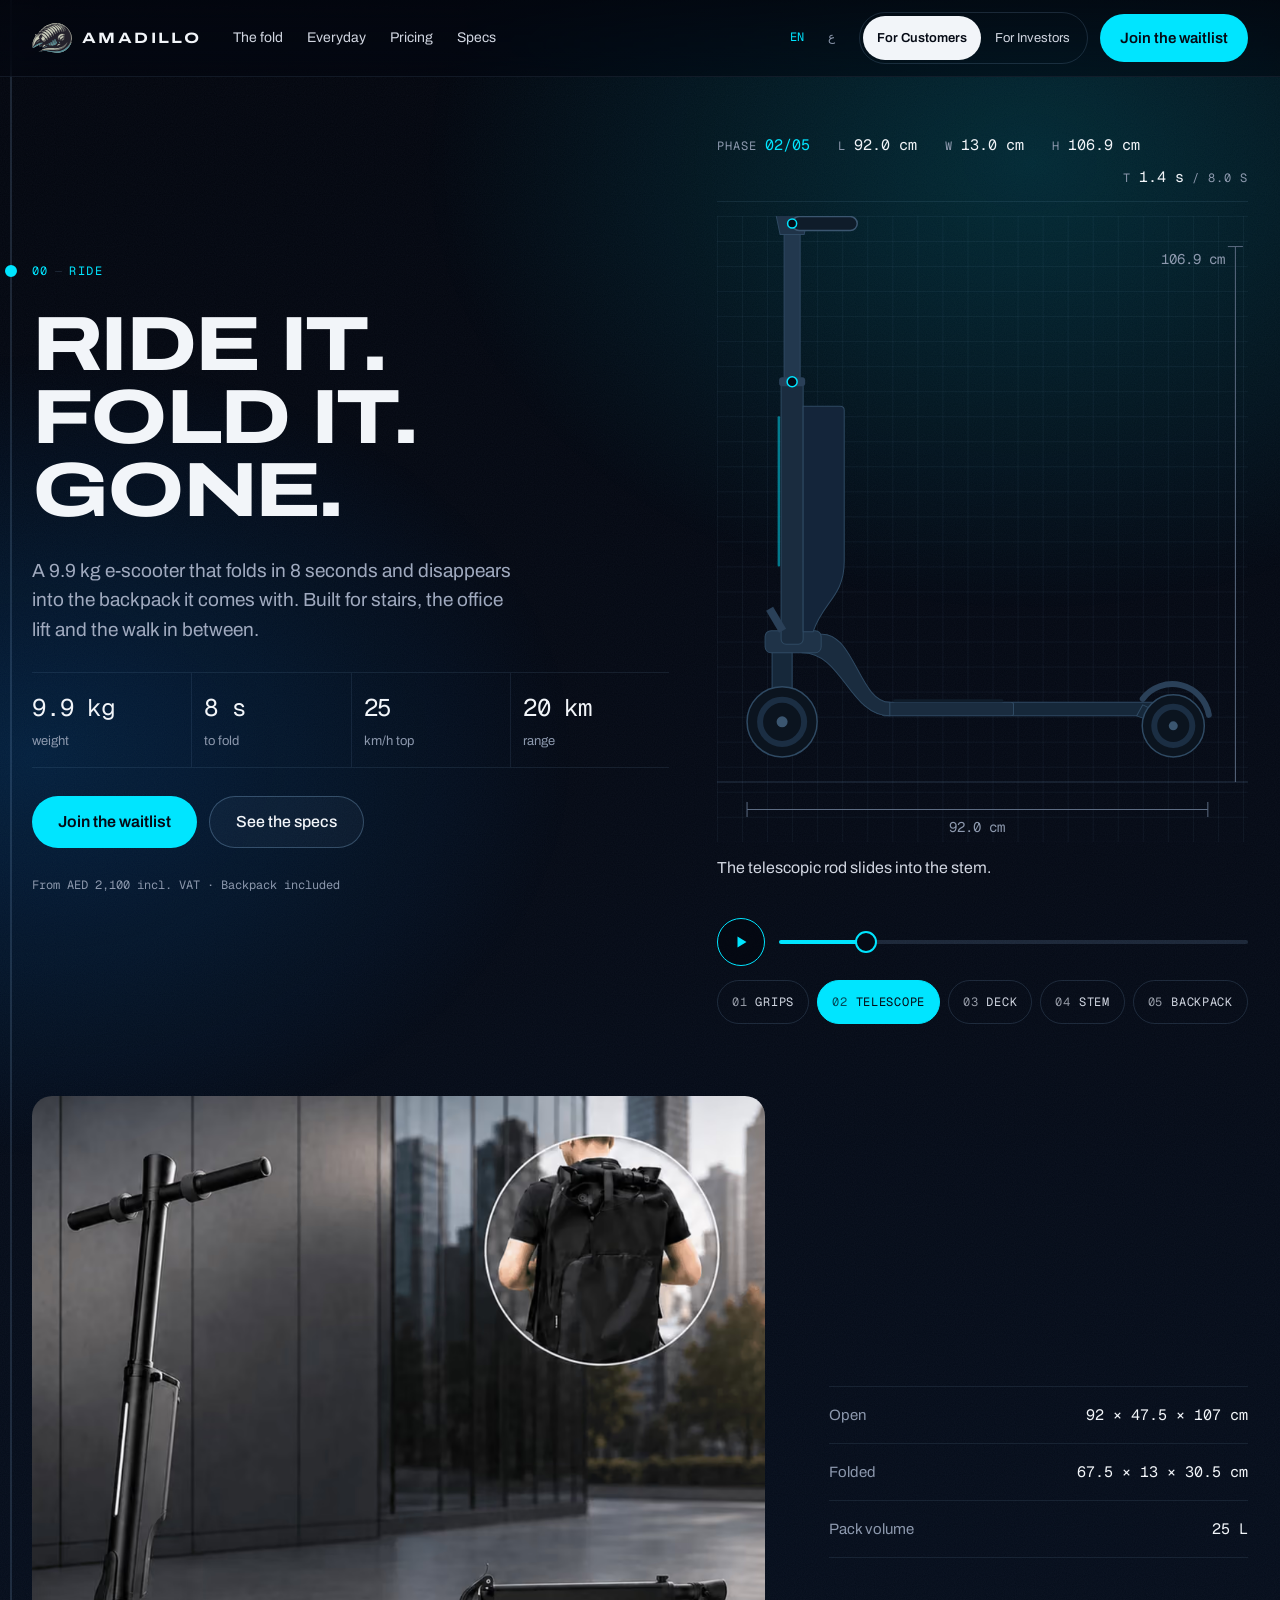
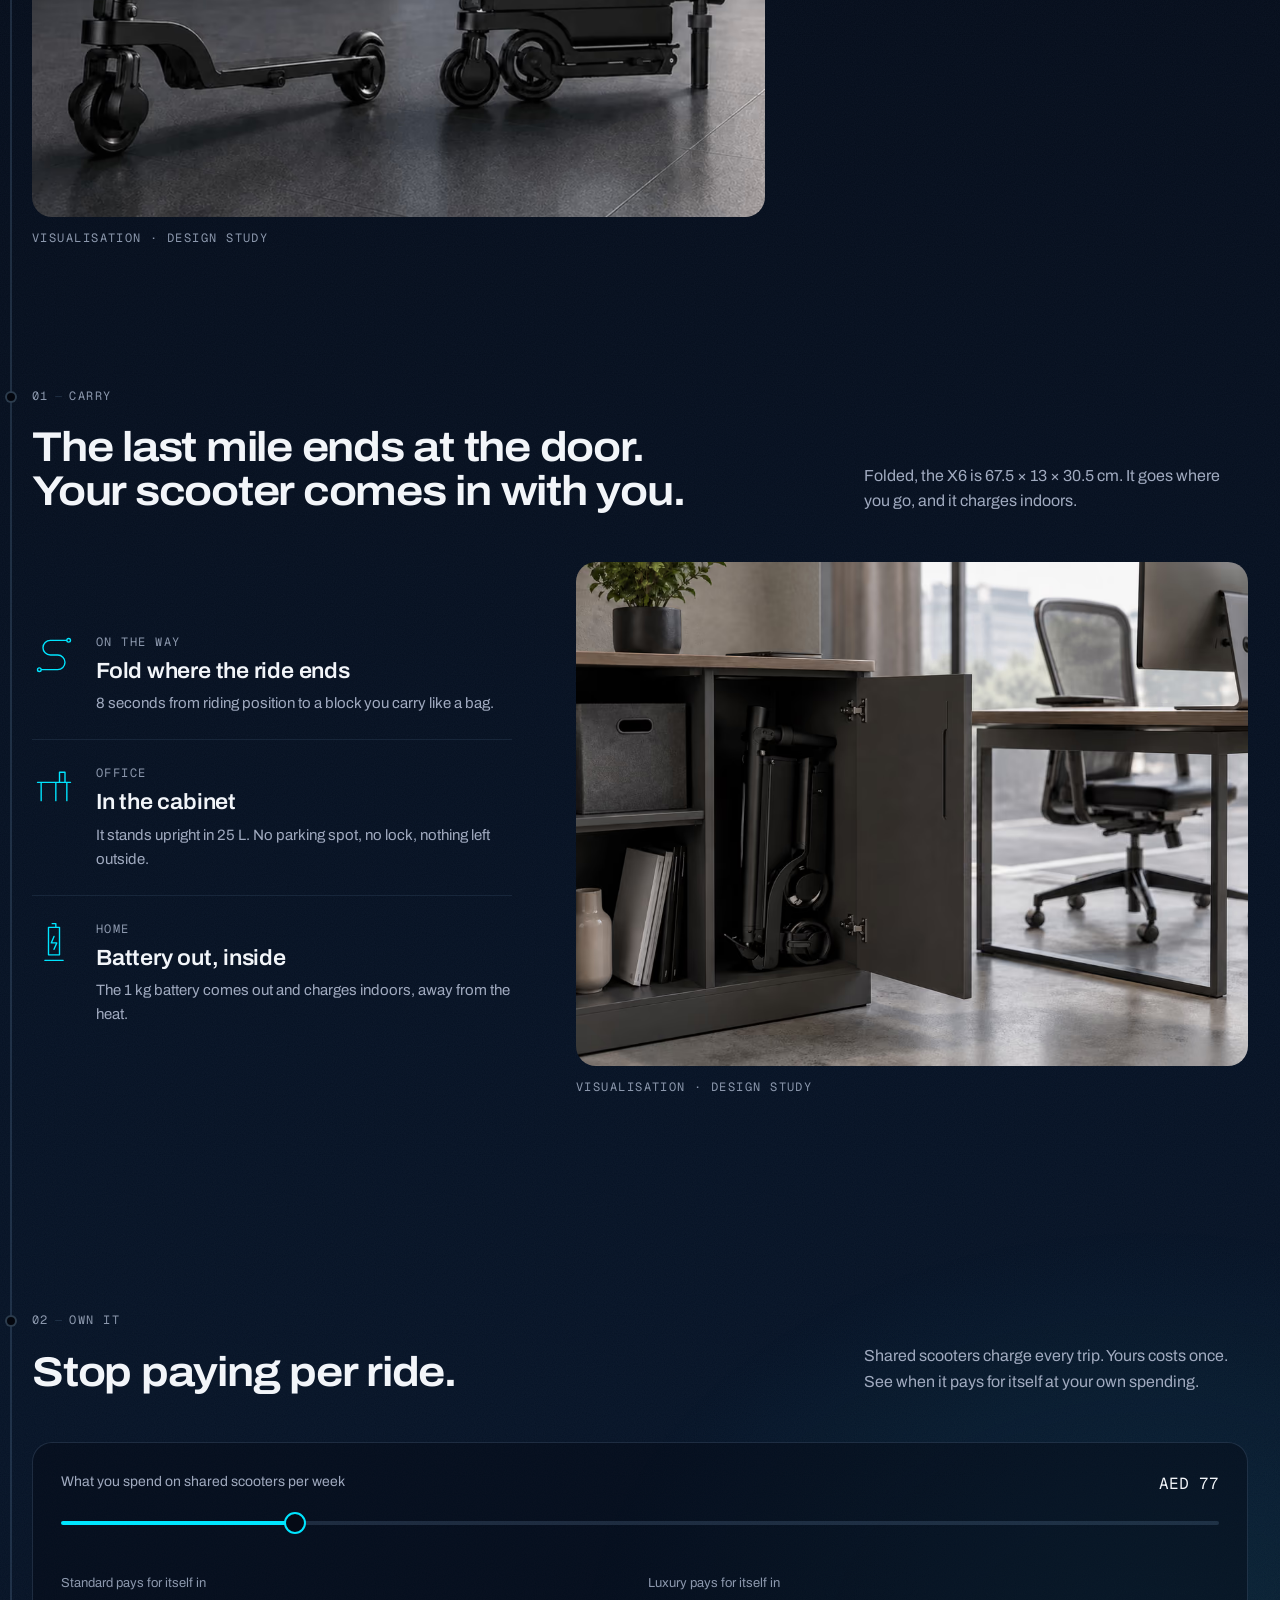
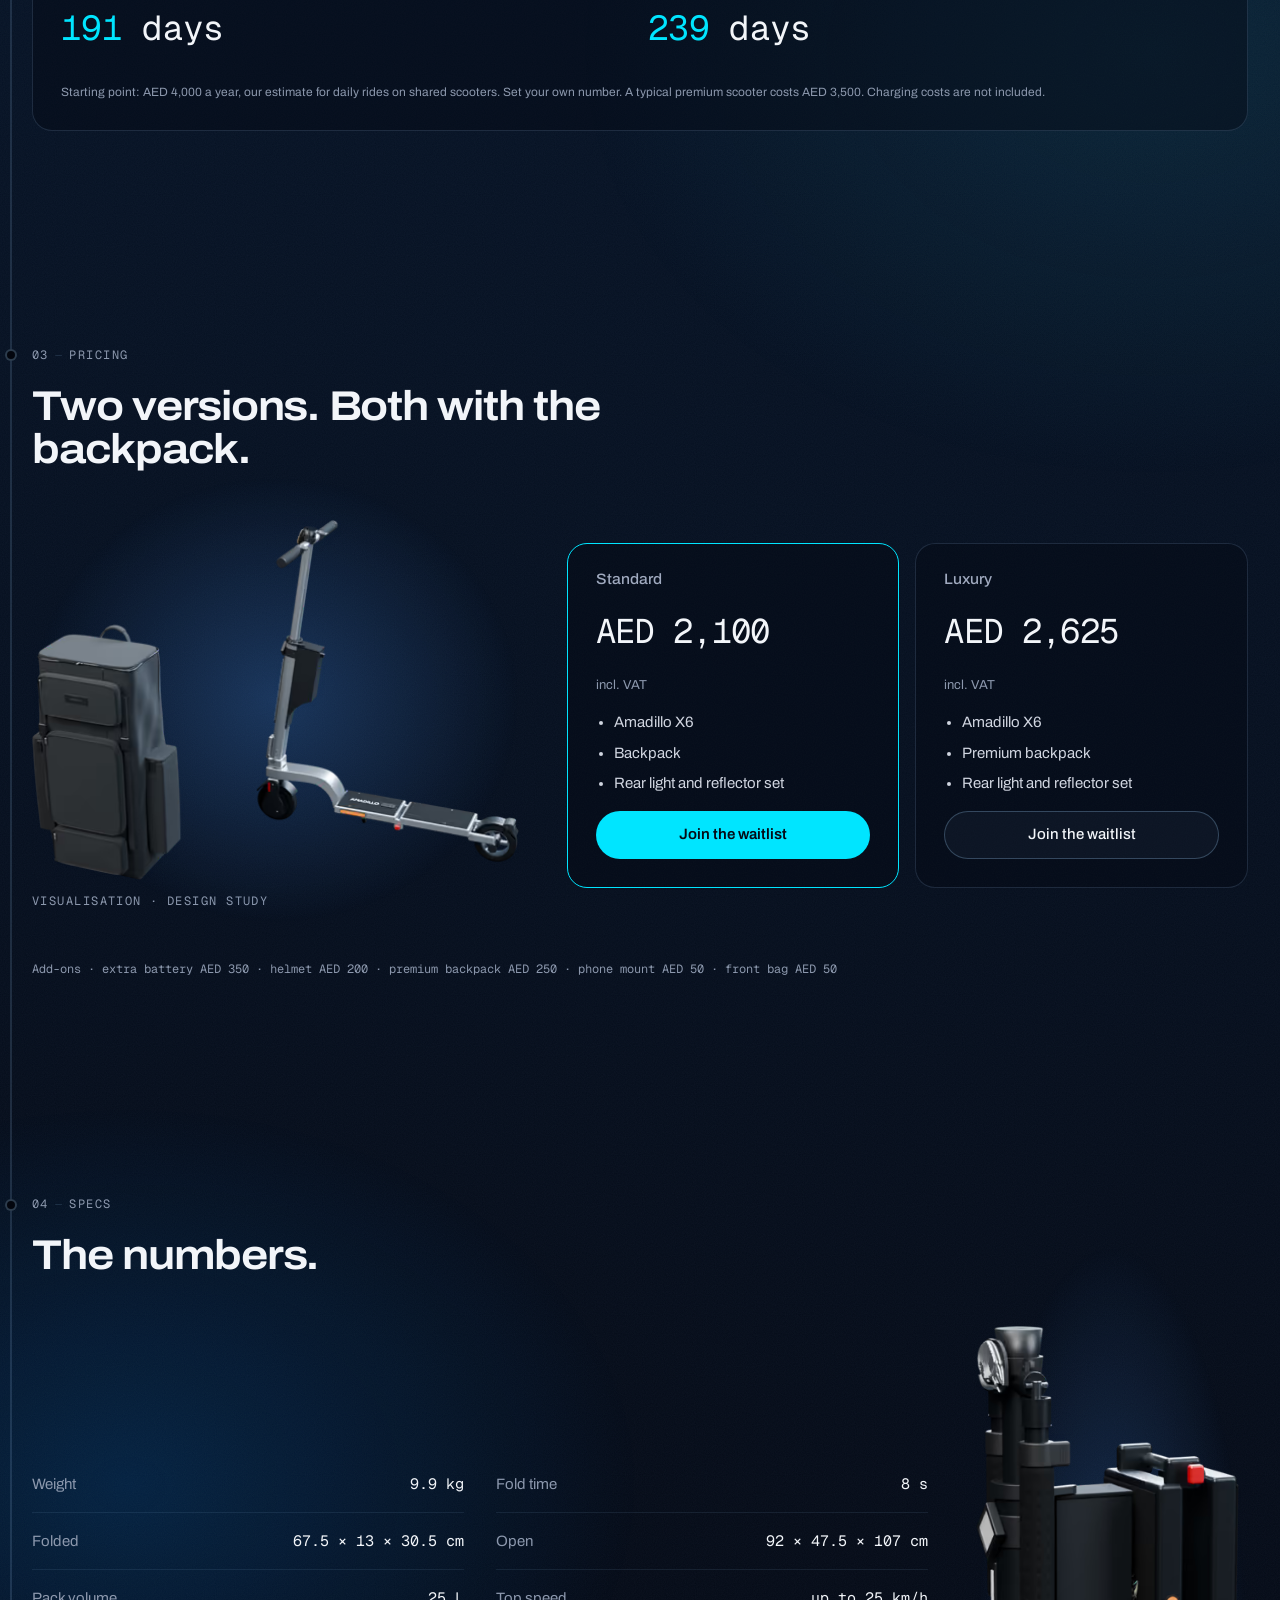
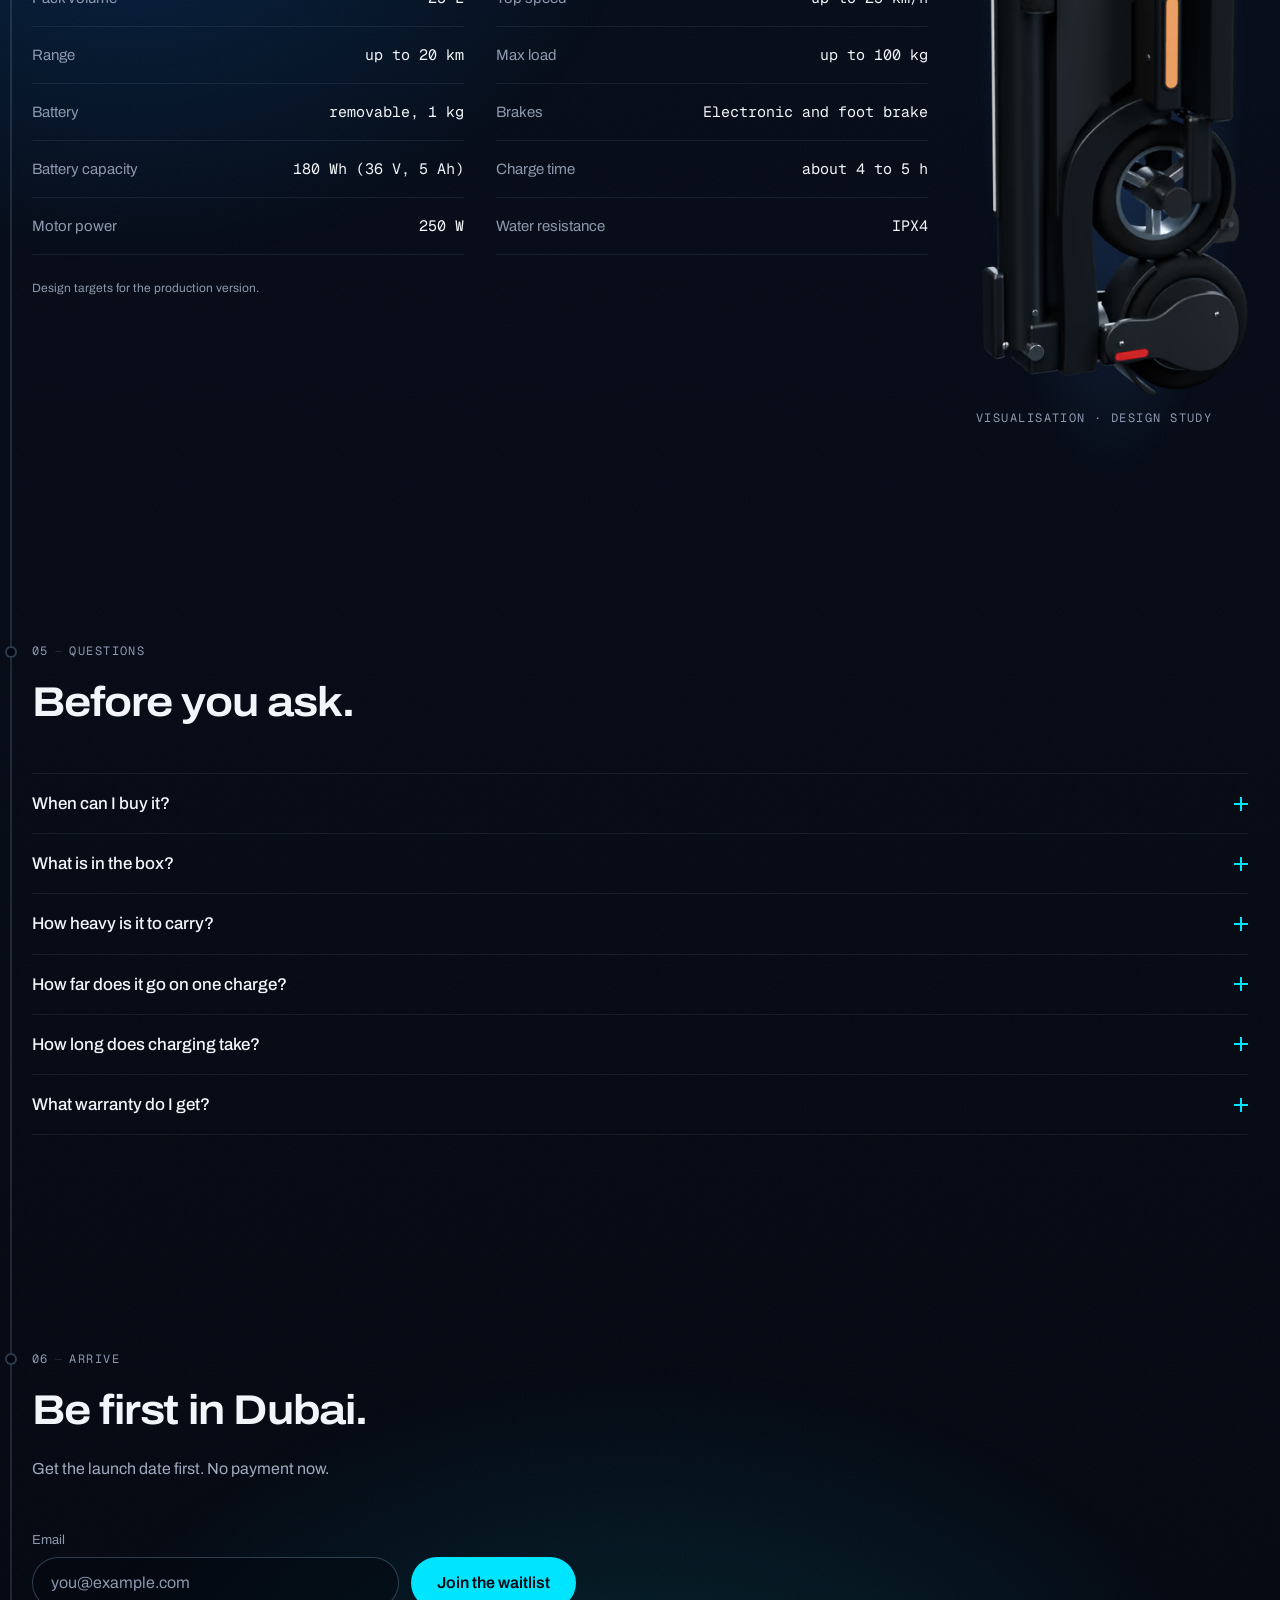
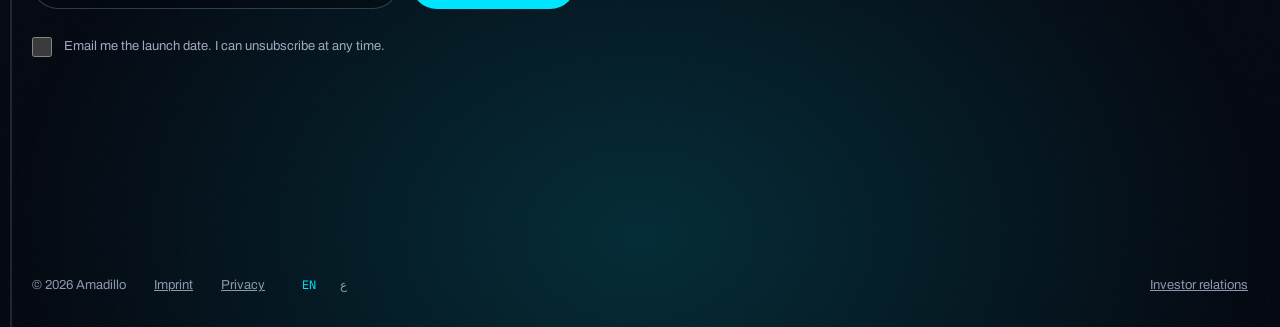
==== commit 366e15ca: "Point canonical links and the sitemap to www.amadillo.ae Co-Authored-By: Claude Opus 5.5 <noreply@an" ====
--- a/index.html
+++ b/index.html
@@ -1,2 +1,2 @@
-<!DOCTYPE html><html lang="en" dir="ltr"><head><meta charset="utf-8"><meta name="viewport" content="width=device-width, initial-scale=1"><meta name="color-scheme" content="dark"><meta name="theme-color" content="#050a15"><title>Amadillo — the e-scooter that disappears into your backpack</title><meta name="description" content="A 9.9 kg folding e-scooter for the UAE. Folds in seconds, carries in the backpack it comes with."><!-- Subset fonts (scripts/subset-fonts.mjs), preloaded so the hero text does not wait for the stylesheet. --><link rel="preload" href="/fonts/archivo-wdth-wght.woff2" as="font" type="font/woff2" crossorigin><link rel="preload" href="/fonts/geist-mono-wght.woff2" as="font" type="font/woff2" crossorigin><link rel="icon" type="image/svg+xml" href="/brand/logo-mark.svg"><link rel="alternate icon" type="image/png" href="/brand/favicon-64.png"><link rel="canonical" href="https://amadillo.ae/"><link rel="alternate" hreflang="en" href="https://amadillo.ae/"><link rel="alternate" hreflang="ar" href="https://amadillo.ae/ar/"><link rel="stylesheet" href="/_astro/Base.DRsIj8wl.css"><link rel="stylesheet" href="/_astro/Field.BK8YcaRG.css"><style>.card[data-astro-cid-5iuvr4wi]{flex-direction:column;gap:1rem;padding:1.75rem;display:flex}.card[data-astro-cid-5iuvr4wi].featured{border-color:var(--c-accent)}.name[data-astro-cid-5iuvr4wi]{letter-spacing:0;color:var(--c-text-soft);font-size:.9375rem;font-weight:500}.price[data-astro-cid-5iuvr4wi]{color:var(--c-text-strong);letter-spacing:-.02em;font-size:2.125rem}.note[data-astro-cid-5iuvr4wi]{font-size:var(--fs-small);color:var(--c-text-muted)}ul[data-astro-cid-5iuvr4wi]{flex-direction:column;gap:.5rem;margin:0;padding-inline-start:1.125rem;font-size:.9375rem;line-height:1.5;display:flex}.card[data-astro-cid-5iuvr4wi] .cta{margin-top:auto}
-</style><link rel="stylesheet" href="/_astro/ProductImage.gO01XHYZ.css"><link rel="stylesheet" href="/_astro/Customers.DLJr7918.css"><script type="module" src="/_astro/page.BsuiZEAU.js"></script></head><body><div class="atmosphere" aria-hidden="true" data-astro-cid-astvurxn><span class="field f1" data-astro-cid-astvurxn></span><span class="field f2" data-astro-cid-astvurxn></span><span class="field f3" data-astro-cid-astvurxn></span><span class="field f4" data-astro-cid-astvurxn></span><span class="field f5" data-astro-cid-astvurxn></span></div><a class="skip" href="#main" data-astro-cid-nen7h5rs>Skip to content</a><header class="header" data-astro-cid-nen7h5rs><div class="container bar" data-astro-cid-nen7h5rs><a class="brand" href="/" aria-label="Amadillo home" data-astro-cid-nen7h5rs><img src="/brand/logo-mark.svg" alt="" width="40" height="30" decoding="async" data-astro-cid-nen7h5rs><span dir="ltr" data-astro-cid-nen7h5rs>AMADILLO</span></a><nav aria-label="Sections" class="links" data-astro-cid-nen7h5rs><a href="#fold" data-astro-cid-nen7h5rs>The fold</a><a href="#everyday" data-astro-cid-nen7h5rs>Everyday</a><a href="#pricing" data-astro-cid-nen7h5rs>Pricing</a><a href="#specs" data-astro-cid-nen7h5rs>Specs</a></nav><div class="actions" data-astro-cid-nen7h5rs><span class="lang-wide" data-astro-cid-nen7h5rs><nav class="langs mono" aria-label="Language" data-astro-cid-lemdd452><span class="lang on" aria-current="true" title="English" data-astro-cid-lemdd452>EN</span><a class="lang" href="/ar/" hreflang="ar" lang="ar" title="العربية" aria-label="العربية" data-astro-cid-lemdd452>ع</a></nav></span><nav class="switch" aria-label="Audience" data-astro-cid-ph7txtrj><span class="opt on" aria-current="page" data-astro-cid-ph7txtrj>For Customers</span><a class="opt" href="/investors" data-astro-cid-ph7txtrj>For Investors</a></nav><a href="#waitlist" class="btn btn-primary btn-md cta" data-astro-cid-nen7h5rs="true">Join the waitlist</a><details class="menu" data-astro-cid-nen7h5rs><summary aria-label="Menu" data-astro-cid-nen7h5rs><span class="open" data-astro-cid-nen7h5rs><svg width="18" height="18" viewBox="0 0 16 16" fill="none" stroke="currentColor" stroke-width="1.5" stroke-linecap="round" stroke-linejoin="round" aria-hidden="true"><path d="M2 4.5h12M2 8h12M2 11.5h12"/></svg></span><span class="shut" data-astro-cid-nen7h5rs><svg width="18" height="18" viewBox="0 0 16 16" fill="none" stroke="currentColor" stroke-width="1.5" stroke-linecap="round" stroke-linejoin="round" aria-hidden="true"><path d="m3.5 3.5 9 9m0-9-9 9"/></svg></span></summary><nav aria-label="Sections menu" class="sheet" data-astro-cid-nen7h5rs><a href="#fold" data-astro-cid-nen7h5rs>The fold</a><a href="#everyday" data-astro-cid-nen7h5rs>Everyday</a><a href="#pricing" data-astro-cid-nen7h5rs>Pricing</a><a href="#specs" data-astro-cid-nen7h5rs>Specs</a><a href="#waitlist" class="btn btn-primary btn-md" data-astro-cid-nen7h5rs="true">Join the waitlist</a><div class="lang-sheet" data-astro-cid-nen7h5rs><nav class="langs mono" aria-label="Language" data-astro-cid-lemdd452><span class="lang on" aria-current="true" title="English" data-astro-cid-lemdd452>EN</span><a class="lang" href="/ar/" hreflang="ar" lang="ar" title="العربية" aria-label="العربية" data-astro-cid-lemdd452>ع</a></nav></div></nav></details></div></div></header><script type="module">document.querySelectorAll(`.menu .sheet a`).forEach(e=>{e.addEventListener(`click`,()=>e.closest(`details`)?.removeAttribute(`open`))});</script><main id="main"><div class="route" aria-hidden="true" data-astro-cid-cz245ulg><span class="fill" data-astro-cid-cz245ulg></span></div><section class="container hero" id="top" data-astro-cid-br2oot2i><div class="copy" data-astro-cid-br2oot2i><span class="stop start" data-astro-cid-aq7dzzhk><span class="dot" aria-hidden="true" data-astro-cid-aq7dzzhk></span><span class="mono text" data-astro-cid-aq7dzzhk>00<span class="sep" aria-hidden="true" data-astro-cid-aq7dzzhk>—</span>Ride</span></span><script type="module">var e=()=>{let e=document.documentElement.dir===`rtl`,t=document.documentElement.clientWidth;document.querySelectorAll(`.stop`).forEach(n=>{let r=n.getBoundingClientRect();n.style.setProperty(`--stop-left`,`${e?t-r.right:r.left}px`)})};e(),addEventListener(`resize`,e,{passive:!0});</script><h1 data-astro-cid-br2oot2i><span class="line l1" data-astro-cid-br2oot2i>Ride it.</span><span class="line l2" data-astro-cid-br2oot2i>Fold it.</span><span class="line l3 ghost" data-astro-cid-br2oot2i>Gone.</span></h1><p class="lead" data-astro-cid-br2oot2i>A 9.9 kg e-scooter that folds in 8 seconds and disappears into the backpack it comes with. Built for stairs, the office lift and the walk in between.</p><dl class="stats s-md" style="--cols: 4" data-astro-cid-bchll4or><div class="stat" data-astro-cid-bchll4or><dt class="label" data-astro-cid-bchll4or>weight</dt><dd class="mono value" data-astro-cid-bchll4or>9.9 kg</dd></div><div class="stat" data-astro-cid-bchll4or><dt class="label" data-astro-cid-bchll4or>to fold</dt><dd class="mono value" data-astro-cid-bchll4or>8 s</dd></div><div class="stat" data-astro-cid-bchll4or><dt class="label" data-astro-cid-bchll4or>km/h top</dt><dd class="mono value" data-astro-cid-bchll4or>25</dd></div><div class="stat" data-astro-cid-bchll4or><dt class="label" data-astro-cid-bchll4or>range</dt><dd class="mono value" data-astro-cid-bchll4or>20 km</dd></div></dl><div class="ctas" data-astro-cid-br2oot2i><a href="#waitlist" class="btn btn-primary" data-astro-cid-br2oot2i="true">Join the waitlist</a><a href="#specs" class="btn btn-ghost" data-astro-cid-br2oot2i="true">See the specs</a></div><span class="note mono" data-astro-cid-br2oot2i>From AED 2,100 incl. VAT · Backpack included</span></div><div class="stage" id="fold" data-astro-cid-br2oot2i><div class="ghostfold" data-ghostfold data-seconds="8" data-captions="[&quot;Riding position. 92 × 47.5 × 107 cm, 9.9 kg.&quot;,&quot;Grips fold down. Width drops from 47.5 to 13 cm.&quot;,&quot;The telescopic rod slides into the stem.&quot;,&quot;The rear deck swings forward on its centre hinge.&quot;,&quot;Stem and battery fold flat: 67.5 × 13 × 30.5 cm.&quot;,&quot;Upright into the 25 L backpack. Gone.&quot;]" data-play-label="Play fold animation" data-pause-label="Pause fold animation" data-astro-cid-t42quo57><div class="readout mono" aria-hidden="true" dir="ltr" data-astro-cid-t42quo57><span data-astro-cid-t42quo57>Phase <b class="accent" data-out="phase" data-astro-cid-t42quo57>00/05</b></span><span data-astro-cid-t42quo57>L <b data-out="length" data-astro-cid-t42quo57>92.0 cm</b></span><span class="wide" data-astro-cid-t42quo57>W <b data-out="width" data-astro-cid-t42quo57>47.5 cm</b></span><span data-astro-cid-t42quo57>H <b data-out="height" data-astro-cid-t42quo57>107.0 cm</b></span><span class="time" data-astro-cid-t42quo57>t <b data-out="time" data-astro-cid-t42quo57>0.0 s</b><span class="wide" data-astro-cid-t42quo57> / 8.0 s</span></span></div><svg class="drawing" viewBox="-60 20 1060 1250" role="img" aria-label="Side view of the Amadillo X6 folding from riding position (92 × 107 cm) into its backpack (67.5 × 30.5 cm)." data-astro-cid-t42quo57><line x1="-60" y1="1150" x2="1000" y2="1150" class="ground" data-astro-cid-t42quo57></line><g data-part="lift" data-astro-cid-t42quo57><g data-part="pack" data-astro-cid-t42quo57><g data-part="rear" data-astro-cid-t42quo57><rect x="525" y="1041" width="290" height="27" rx="6" class="p2" data-astro-cid-t42quo57></rect><path d="M790 1046 L862 1080 L848 1094 L778 1068 Z" class="p2" data-astro-cid-t42quo57></path><path d="M790 1034 A 74 74 0 0 1 922 1066" class="fender" data-astro-cid-t42quo57></path><circle cx="851" cy="1088" r="62" class="tyre" data-astro-cid-t42quo57></circle><circle cx="851" cy="1088" r="38" class="rim" data-astro-cid-t42quo57></circle><circle cx="851" cy="1088" r="9" class="hub" data-astro-cid-t42quo57></circle><circle cx="525" cy="1076" r="13" class="joint" data-joint="hinge" data-astro-cid-t42quo57></circle></g><rect x="270" y="1041" width="262" height="27" rx="4" class="p1" data-astro-cid-t42quo57></rect><rect x="292" y="1035" width="220" height="6" rx="3" class="tape" data-astro-cid-t42quo57></rect><path d="M110 905 L150 905 C215 905 225 1041 285 1041 L285 1068 C205 1068 190 942 110 942 Z" class="p1" data-astro-cid-t42quo57></path><rect x="50" y="930" width="40" height="150" rx="10" class="p2" data-astro-cid-t42quo57></rect><circle cx="70" cy="1080" r="70" class="tyre" data-astro-cid-t42quo57></circle><circle cx="70" cy="1080" r="44" class="rim" data-astro-cid-t42quo57></circle><circle cx="70" cy="1080" r="11" class="hub" data-astro-cid-t42quo57></circle><rect x="36" y="898" width="112" height="44" rx="12" class="p3" data-astro-cid-t42quo57></rect><g data-part="stem" data-astro-cid-t42quo57><g data-part="tele" data-astro-cid-t42quo57><rect x="74" y="80" width="32" height="340" rx="8" class="p4" data-astro-cid-t42quo57></rect><path d="M56 58 L124 58 L114 106 L66 106 Z" class="p3" data-astro-cid-t42quo57></path><rect x="70" y="52" width="40" height="7" rx="3" class="display" data-astro-cid-t42quo57></rect><circle cx="90" cy="84" r="18" class="grip" data-part="bar" data-astro-cid-t42quo57></circle><rect x="90" y="70" width="0" height="28" rx="14" class="grip" data-part="grips" data-astro-cid-t42quo57></rect><circle cx="90" cy="84" r="9" class="joint" data-joint="grip" data-astro-cid-t42quo57></circle></g><rect x="68" y="400" width="44" height="525" rx="10" class="p1" data-astro-cid-t42quo57></rect><rect x="61" y="470" width="5" height="300" rx="2" class="light" data-astro-cid-t42quo57></rect><path d="M112 450 L186 450 Q194 450 194 458 L194 760 C194 830 150 842 132 900 L112 900 Z" class="battery" data-astro-cid-t42quo57></path><rect x="64" y="392" width="52" height="18" rx="6" class="clamp" data-astro-cid-t42quo57></rect><path d="M64 902 L38 858 L52 850 L78 894 Z" class="clamp" data-astro-cid-t42quo57></path><circle cx="90" cy="401" r="10" class="joint" data-joint="tele" data-astro-cid-t42quo57></circle><circle cx="90" cy="920" r="13" class="joint" data-joint="stem" data-astro-cid-t42quo57></circle></g></g></g><g data-part="bag" opacity="0" data-astro-cid-t42quo57><path d="M270 640 Q270 560 350 560 L570 560 Q650 560 650 640 L650 1120 Q650 1150 620 1150 L300 1150 Q270 1150 270 1120 Z" class="bag" data-astro-cid-t42quo57></path><path d="M300 660 L300 1100 M620 660 L620 1100" class="seam" data-astro-cid-t42quo57></path><line x1="300" y1="600" x2="620" y2="600" class="strap" data-astro-cid-t42quo57></line><rect x="436" y="690" width="48" height="8" rx="4" class="display" data-astro-cid-t42quo57></rect></g><g data-part="dims" class="dims" data-astro-cid-t42quo57><line x1="0" y1="1205" x2="920" y2="1205" data-dim="l-line" data-astro-cid-t42quo57></line><line x1="0" y1="1190" x2="0" y2="1220" data-astro-cid-t42quo57></line><line x1="920" y1="1190" x2="920" y2="1220" data-dim="l-tick" data-astro-cid-t42quo57></line><text x="460" y="1250" text-anchor="middle" data-dim="l-text" data-astro-cid-t42quo57>92.0 cm</text><line x1="975" y1="1150" x2="975" y2="80" data-dim="h-line" data-astro-cid-t42quo57></line><line x1="960" y1="80" x2="990" y2="80" data-dim="h-tick" data-astro-cid-t42quo57></line><text x="955" y="114" text-anchor="end" data-dim="h-text" data-astro-cid-t42quo57>107.0 cm</text></g><text x="460" y="1250" text-anchor="middle" class="packed" data-part="packed" opacity="0" data-astro-cid-t42quo57>25 L · 9.9 kg · on your back</text></svg><p class="caption" aria-live="polite" data-out="caption" data-astro-cid-t42quo57>Riding position. 92 × 47.5 × 107 cm, 9.9 kg.</p><!-- Left to right in every language: the slider follows the drawing, which reads left to right. --><div class="controls" dir="ltr" data-astro-cid-t42quo57><button type="button" class="play" data-play aria-label="Play fold animation" data-astro-cid-t42quo57><span class="i-play" data-astro-cid-t42quo57><svg width="16" height="16" viewBox="0 0 16 16" fill="none" stroke="currentColor" stroke-width="1.5" stroke-linecap="round" stroke-linejoin="round" aria-hidden="true"><path d="M4.5 2.5 13.5 8l-9 5.5z" fill="currentColor" stroke="none"/></svg></span><span class="i-pause" data-astro-cid-t42quo57><svg width="16" height="16" viewBox="0 0 16 16" fill="none" stroke="currentColor" stroke-width="1.5" stroke-linecap="round" stroke-linejoin="round" aria-hidden="true"><path d="M4 2.5h3v11H4zM9 2.5h3v11H9z" fill="currentColor" stroke="none"/></svg></span></button><label for="ghostfold-range" class="visually-hidden" data-astro-cid-t42quo57>Fold progress</label><input id="ghostfold-range" class="range" type="range" min="0" max="1000" step="1" value="0" style="--fill: 0%" data-range data-astro-cid-t42quo57></div><div class="chips" role="group" aria-label="Jump to a fold phase" data-astro-cid-t42quo57><button type="button" class="chip" aria-pressed="false" data-chip="0.15" data-astro-cid-t42quo57="true" data-astro-cid-ags4ogmk><span class="idx" data-astro-cid-ags4ogmk>01</span>Grips</button><button type="button" class="chip" aria-pressed="false" data-chip="0.35" data-astro-cid-t42quo57="true" data-astro-cid-ags4ogmk><span class="idx" data-astro-cid-ags4ogmk>02</span>Telescope</button><button type="button" class="chip" aria-pressed="false" data-chip="0.6" data-astro-cid-t42quo57="true" data-astro-cid-ags4ogmk><span class="idx" data-astro-cid-ags4ogmk>03</span>Deck</button><button type="button" class="chip" aria-pressed="false" data-chip="0.85" data-astro-cid-t42quo57="true" data-astro-cid-ags4ogmk><span class="idx" data-astro-cid-ags4ogmk>04</span>Stem</button><button type="button" class="chip" aria-pressed="false" data-chip="1" data-astro-cid-t42quo57="true" data-astro-cid-ags4ogmk><span class="idx" data-astro-cid-ags4ogmk>05</span>Backpack</button></div></div><script type="module">var e=[{key:`grips`,end:.15},{key:`telescope`,end:.35},{key:`deck`,end:.6},{key:`stem`,end:.85},{key:`backpack`,end:1}],t={l:920,w:475,h:1070},n={l:675,w:130,h:305},r=e=>e<.5?4*e*e*e:1-(-2*e+2)**3/2,i=e=>Math.min(1,Math.max(0,e));function a(a){let o=i(a),s=(e,t)=>r(i((o-e)/(t-e))),c=s(0,.15),l=s(.15,.35),u=s(.35,.6),d=s(.6,.85),f=s(.85,1),p=Math.min(1,o/.08)*(1-f),m=o<=0?0:e.findIndex(e=>o<=e.end)+1,h=(e,t)=>o>e-.02&&o<t+.02&&f<1;return{phase:m,lift:`translate(0 ${(-50*p).toFixed(1)})`,pack:`translate(${(122*f).toFixed(1)} ${(-203*f).toFixed(1)}) rotate(${(-90*f).toFixed(2)} 338 1015)`,rear:`rotate(${(-180*u).toFixed(2)} 525 1076)`,stem:`rotate(${(90*d).toFixed(2)} 90 920)`,tele:`translate(0 ${(280*l).toFixed(1)})`,gripWidth:130*c,barOpacity:1-c,bag:`translate(0 ${(260*(1-f)).toFixed(1)})`,bagOpacity:f,dimOpacity:1-f,joints:{grip:h(0,.15),tele:h(.15,.35),hinge:h(.35,.6),stem:h(.6,.85)},length:Math.round(t.l-(t.l-n.l)*(.55*u+.45*d)),width:Math.round(t.w-(t.w-n.w)*c),height:Math.round(t.h-280*l-(t.h-280-n.h)*d)}}var o=e=>`${(e/10).toFixed(1)} cm`,s=document.querySelector(`[data-ghostfold]`);s&&c(s);function c(e){let t=t=>e.querySelector(t),n=Object.fromEntries([`lift`,`pack`,`rear`,`stem`,`tele`,`bar`,`grips`,`bag`,`dims`,`packed`].map(e=>[e,t(`[data-part="${e}"]`)])),r=Object.fromEntries([`grip`,`tele`,`hinge`,`stem`].map(e=>[e,t(`[data-joint="${e}"]`)])),i=e=>t(`[data-dim="${e}"]`),s=e=>t(`[data-out="${e}"]`),c=t(`[data-range]`),l=t(`[data-play]`),u=[...e.querySelectorAll(`[data-chip]`)],d=JSON.parse(e.dataset.captions??`[]`),f=Number(e.dataset.seconds??8),p=matchMedia(`(prefers-reduced-motion: reduce)`).matches,m=0,h=-1,g=(e,t)=>{e.textContent!==t&&(e.textContent=t)},_=e=>{if(e===m&&h!==-1)return;m=e;let t=a(e);n.lift.setAttribute(`transform`,t.lift),n.pack.setAttribute(`transform`,t.pack),n.rear.setAttribute(`transform`,t.rear),n.stem.setAttribute(`transform`,t.stem),n.tele.setAttribute(`transform`,t.tele),n.grips.setAttribute(`width`,t.gripWidth.toFixed(1)),n.bar.setAttribute(`opacity`,t.barOpacity.toFixed(2)),n.bag.setAttribute(`transform`,t.bag),n.bag.setAttribute(`opacity`,t.bagOpacity.toFixed(2)),n.dims.setAttribute(`opacity`,t.dimOpacity.toFixed(2)),n.packed.setAttribute(`opacity`,t.bagOpacity.toFixed(2));for(let[e,n]of Object.entries(t.joints))r[e].classList.toggle(`on`,n);i(`l-line`).setAttribute(`x2`,String(t.length)),i(`l-tick`).setAttribute(`x1`,String(t.length)),i(`l-tick`).setAttribute(`x2`,String(t.length)),i(`l-text`).setAttribute(`x`,String(t.length/2)),g(i(`l-text`),o(t.length));let l=1150-t.height;i(`h-line`).setAttribute(`y2`,String(l)),i(`h-tick`).setAttribute(`y1`,String(l)),i(`h-tick`).setAttribute(`y2`,String(l)),i(`h-text`).setAttribute(`y`,String(l+34)),g(i(`h-text`),o(t.height)),g(s(`length`),o(t.length)),g(s(`width`),o(t.width)),g(s(`height`),o(t.height)),g(s(`time`),`${(e*f).toFixed(1)} s`),g(s(`phase`),`0${t.phase}/05`),c.value=String(Math.round(e*1e3)),c.style.setProperty(`--fill`,`${(e*100).toFixed(1)}%`),t.phase!==h&&(h=t.phase,s(`caption`).textContent=d[t.phase]??``,u.forEach((e,n)=>e.setAttribute(`aria-pressed`,String(n+1===t.phase))))},v=0,y=!1,b=t=>{y=t,e.classList.toggle(`is-playing`,t),l.setAttribute(`aria-label`,(t?e.dataset.pauseLabel:e.dataset.playLabel)??``),t||cancelAnimationFrame(v)},x=()=>{m>=1&&_(0),b(!0);let e=performance.now(),t=n=>{let r=Math.min(1,m+(n-e)/(f*1e3*.75));e=n,_(r),r>=1?(b(!1),C()):v=requestAnimationFrame(t)};v=requestAnimationFrame(t)},S,C=()=>S?.disconnect();p||(S=new IntersectionObserver(([e])=>{e.isIntersecting&&!y?x():!e.isIntersecting&&y&&b(!1)},{threshold:.5}),S.observe(t(`.drawing`)));let w=()=>{C(),b(!1)};l.addEventListener(`click`,()=>{let e=y;w(),e||x()}),c.addEventListener(`input`,()=>{w(),_(Number(c.value)/1e3)}),u.forEach(e=>e.addEventListener(`click`,()=>{w(),_(Number(e.dataset.chip))})),_(m)}</script></div></section><div class="container showcase" data-astro-cid-br2oot2i><figure class="product-image photo" data-astro-cid-seiejway><div class="frame" data-astro-cid-seiejway><picture data-astro-cid-seiejway><source type="image/avif" srcset="/img/city-640.avif 640w, /img/city-960.avif 960w, /img/city-1149.avif 1149w" sizes="(min-width: 960px) 46rem, 100vw" data-astro-cid-seiejway><img src="/img/city-640.webp" srcset="/img/city-640.webp 640w, /img/city-960.webp 960w, /img/city-1149.webp 1149w" sizes="(min-width: 960px) 46rem, 100vw" width="1149" height="1130" alt="The Amadillo X6 on a city plaza: open, folded, and in the backpack on a rider’s back." loading="lazy" decoding="async" data-astro-cid-seiejway></picture></div><figcaption class="mono" data-astro-cid-seiejway>Visualisation · design study</figcaption></figure><dl class="specs c-1" data-astro-cid-uzz5av54><div class="row" data-astro-cid-uzz5av54><dt data-astro-cid-uzz5av54>Open</dt><dd class="mono" data-astro-cid-uzz5av54>92 × 47.5 × 107 cm</dd></div><div class="row" data-astro-cid-uzz5av54><dt data-astro-cid-uzz5av54>Folded</dt><dd class="mono" data-astro-cid-uzz5av54>67.5 × 13 × 30.5 cm</dd></div><div class="row" data-astro-cid-uzz5av54><dt data-astro-cid-uzz5av54>Pack volume</dt><dd class="mono" data-astro-cid-uzz5av54>25 L</dd></div></dl></div><section id="everyday" class="section" data-astro-cid-5lyysmr3><div class="container inner" data-astro-cid-5lyysmr3><div class="head split" data-astro-cid-5lyysmr3><div class="titles" data-astro-cid-5lyysmr3><span class="stop" data-astro-cid-aq7dzzhk><span class="dot" aria-hidden="true" data-astro-cid-aq7dzzhk></span><span class="mono text" data-astro-cid-aq7dzzhk>01<span class="sep" aria-hidden="true" data-astro-cid-aq7dzzhk>—</span>Carry</span></span><h2 data-astro-cid-5lyysmr3>The last mile ends at the door. Your scooter comes in with you.</h2></div><p class="lead" data-astro-cid-5lyysmr3>Folded, the X6 is 67.5 × 13 × 30.5 cm. It goes where you go, and it charges indoors.</p></div><div class="everyday" data-astro-cid-br2oot2i><ol class="moments" data-astro-cid-br2oot2i><li data-astro-cid-br2oot2i><svg viewBox="0 0 48 48" aria-hidden="true" class="pict" data-astro-cid-br2oot2i><path d="M10 40h18a8 8 0 0 0 0-16H20a8 8 0 0 1 0-16h18M6 40a2 2 0 1 0 4 0a2 2 0 1 0-4 0M38 8a2 2 0 1 0 4 0a2 2 0 1 0-4 0" data-astro-cid-br2oot2i></path></svg><div class="moment" data-astro-cid-br2oot2i><span class="mono idx" data-astro-cid-br2oot2i>On the way</span><h3 data-astro-cid-br2oot2i>Fold where the ride ends</h3><p data-astro-cid-br2oot2i>8 seconds from riding position to a block you carry like a bag.</p></div></li><li data-astro-cid-br2oot2i><svg viewBox="0 0 48 48" aria-hidden="true" class="pict" data-astro-cid-br2oot2i><path d="M6 20h36M10 20v20M38 20v20M26 20v20M30 9h6v11h-6z" data-astro-cid-br2oot2i></path></svg><div class="moment" data-astro-cid-br2oot2i><span class="mono idx" data-astro-cid-br2oot2i>Office</span><h3 data-astro-cid-br2oot2i>In the cabinet</h3><p data-astro-cid-br2oot2i>It stands upright in 25 L. No parking spot, no lock, nothing left outside.</p></div></li><li data-astro-cid-br2oot2i><svg viewBox="0 0 48 48" aria-hidden="true" class="pict" data-astro-cid-br2oot2i><path d="M18 8h12v30H18zM22 4h4v4M24 18l-3 7h6l-3 7M14 44h20" data-astro-cid-br2oot2i></path></svg><div class="moment" data-astro-cid-br2oot2i><span class="mono idx" data-astro-cid-br2oot2i>Home</span><h3 data-astro-cid-br2oot2i>Battery out, inside</h3><p data-astro-cid-br2oot2i>The 1 kg battery comes out and charges indoors, away from the heat.</p></div></li></ol><figure class="product-image photo" data-astro-cid-seiejway><div class="frame" data-astro-cid-seiejway><picture data-astro-cid-seiejway><source type="image/avif" srcset="/img/cabinet-640.avif 640w, /img/cabinet-1000.avif 1000w, /img/cabinet-1448.avif 1448w" sizes="(min-width: 960px) 44rem, 100vw" data-astro-cid-seiejway><img src="/img/cabinet-640.webp" srcset="/img/cabinet-640.webp 640w, /img/cabinet-1000.webp 1000w, /img/cabinet-1448.webp 1448w" sizes="(min-width: 960px) 44rem, 100vw" width="1448" height="1086" alt="The folded Amadillo X6 standing upright in an office cabinet." loading="lazy" decoding="async" data-astro-cid-seiejway></picture></div><figcaption class="mono" data-astro-cid-seiejway>Visualisation · design study</figcaption></figure></div></div></section><section id="own" class="section" data-astro-cid-5lyysmr3><div class="container inner" data-astro-cid-5lyysmr3><div class="head split" data-astro-cid-5lyysmr3><div class="titles" data-astro-cid-5lyysmr3><span class="stop" data-astro-cid-aq7dzzhk><span class="dot" aria-hidden="true" data-astro-cid-aq7dzzhk></span><span class="mono text" data-astro-cid-aq7dzzhk>02<span class="sep" aria-hidden="true" data-astro-cid-aq7dzzhk>—</span>Own it</span></span><h2 data-astro-cid-5lyysmr3>Stop paying per ride.</h2></div><p class="lead" data-astro-cid-5lyysmr3>Shared scooters charge every trip. Yours costs once. See when it pays for itself at your own spending.</p></div><div class="payback surface" data-payback data-astro-cid-d4ax2vmt><div class="range-field" data-astro-cid-3jnsot4f><div class="top" data-astro-cid-3jnsot4f><label for="rental-week" data-astro-cid-3jnsot4f>What you spend on shared scooters per week</label><output for="rental-week" class="mono" data-pattern="AED {n}" data-locale="en-US" data-astro-cid-3jnsot4f>AED 77</output></div><input id="rental-week" class="range" type="range" min="20" max="300" step="5" value="77" style="--fill: 20.357142857142858%" data-astro-cid-3jnsot4f></div><script type="module">var e=e=>{let t=Number(e.min),n=Number(e.max),r=Number(e.value);e.style.setProperty(`--fill`,`${(r-t)/(n-t)*100}%`);let i=e.closest(`.range-field`)?.querySelector(`output`);i&&(i.textContent=(i.dataset.pattern??`{n}`).replace(`{n}`,r.toLocaleString(i.dataset.locale)))};document.querySelectorAll(`.range-field .range`).forEach(t=>{t.addEventListener(`input`,()=>e(t))});</script><dl class="results" data-astro-cid-d4ax2vmt><div data-astro-cid-d4ax2vmt><dt data-astro-cid-d4ax2vmt>Standard pays for itself in</dt><dd class="mono" data-astro-cid-d4ax2vmt><span data-days="standard" data-price="2100" data-astro-cid-d4ax2vmt>191</span> days</dd></div><div data-astro-cid-d4ax2vmt><dt data-astro-cid-d4ax2vmt>Luxury pays for itself in</dt><dd class="mono" data-astro-cid-d4ax2vmt><span data-days="luxury" data-price="2625" data-astro-cid-d4ax2vmt>239</span> days</dd></div></dl><p class="fine" data-astro-cid-d4ax2vmt>Starting point: AED 4,000 a year, our estimate for daily rides on shared scooters. Set your own number. A typical premium scooter costs AED 3,500. Charging costs are not included.</p></div><script type="module">var e=document.querySelector(`[data-payback]`),t=e?.querySelector(`#rental-week`);if(e&&t){let n=[...e.querySelectorAll(`[data-days]`)];t.addEventListener(`input`,()=>{let e=Number(t.value)/7;n.forEach(t=>t.textContent=String(Math.ceil(Number(t.dataset.price)/e)))})}</script></div></section><section id="pricing" class="section" data-astro-cid-5lyysmr3><div class="container inner" data-astro-cid-5lyysmr3><div class="head split" data-astro-cid-5lyysmr3><div class="titles" data-astro-cid-5lyysmr3><span class="stop" data-astro-cid-aq7dzzhk><span class="dot" aria-hidden="true" data-astro-cid-aq7dzzhk></span><span class="mono text" data-astro-cid-aq7dzzhk>03<span class="sep" aria-hidden="true" data-astro-cid-aq7dzzhk>—</span>Pricing</span></span><h2 data-astro-cid-5lyysmr3>Two versions. Both with the backpack.</h2></div></div><div class="offer" data-astro-cid-br2oot2i><figure class="product-image lit" data-astro-cid-seiejway><div class="frame" data-astro-cid-seiejway><picture data-astro-cid-seiejway><source type="image/avif" srcset="/img/bag-480.avif 480w, /img/bag-800.avif 800w" sizes="(min-width: 960px) 30rem, 100vw" data-astro-cid-seiejway><img src="/img/bag-480.webp" srcset="/img/bag-480.webp 480w, /img/bag-800.webp 800w" sizes="(min-width: 960px) 30rem, 100vw" width="951" height="703" alt="The Amadillo X6 next to its backpack." loading="lazy" decoding="async" data-astro-cid-seiejway></picture></div><figcaption class="mono" data-astro-cid-seiejway>Visualisation · design study</figcaption></figure><div class="prices" data-astro-cid-br2oot2i><article class="card surface featured" data-astro-cid-5iuvr4wi><h3 class="name" data-astro-cid-5iuvr4wi>Standard</h3><p class="mono price" data-astro-cid-5iuvr4wi>AED 2,100</p><p class="note" data-astro-cid-5iuvr4wi>incl. VAT</p><ul data-astro-cid-5iuvr4wi><li data-astro-cid-5iuvr4wi>Amadillo X6</li><li data-astro-cid-5iuvr4wi>Backpack</li><li data-astro-cid-5iuvr4wi>Rear light and reflector set</li></ul><a href="#waitlist" class="btn btn-primary btn-md cta" data-astro-cid-5iuvr4wi="true">Join the waitlist</a></article><article class="card surface" data-astro-cid-5iuvr4wi><h3 class="name" data-astro-cid-5iuvr4wi>Luxury</h3><p class="mono price" data-astro-cid-5iuvr4wi>AED 2,625</p><p class="note" data-astro-cid-5iuvr4wi>incl. VAT</p><ul data-astro-cid-5iuvr4wi><li data-astro-cid-5iuvr4wi>Amadillo X6</li><li data-astro-cid-5iuvr4wi>Premium backpack</li><li data-astro-cid-5iuvr4wi>Rear light and reflector set</li></ul><a href="#waitlist" class="btn btn-ghost btn-md cta" data-astro-cid-5iuvr4wi="true">Join the waitlist</a></article></div></div><p class="addons mono" data-astro-cid-br2oot2i>Add-ons · extra battery AED 350 · helmet AED 200 · premium backpack AED 250 · phone mount AED 50 · front bag AED 50</p></div></section><section id="specs" class="section" data-astro-cid-5lyysmr3><div class="container inner" data-astro-cid-5lyysmr3><div class="head stack" data-astro-cid-5lyysmr3><div class="titles" data-astro-cid-5lyysmr3><span class="stop" data-astro-cid-aq7dzzhk><span class="dot" aria-hidden="true" data-astro-cid-aq7dzzhk></span><span class="mono text" data-astro-cid-aq7dzzhk>04<span class="sep" aria-hidden="true" data-astro-cid-aq7dzzhk>—</span>Specs</span></span><h2 data-astro-cid-5lyysmr3>The numbers.</h2></div></div><div class="spec-sheet" data-astro-cid-br2oot2i><div class="spec-copy" data-astro-cid-br2oot2i><dl class="specs c-2" data-astro-cid-uzz5av54><div class="row" data-astro-cid-uzz5av54><dt data-astro-cid-uzz5av54>Weight</dt><dd class="mono" data-astro-cid-uzz5av54>9.9 kg</dd></div><div class="row" data-astro-cid-uzz5av54><dt data-astro-cid-uzz5av54>Fold time</dt><dd class="mono" data-astro-cid-uzz5av54>8 s</dd></div><div class="row" data-astro-cid-uzz5av54><dt data-astro-cid-uzz5av54>Folded</dt><dd class="mono" data-astro-cid-uzz5av54>67.5 × 13 × 30.5 cm</dd></div><div class="row" data-astro-cid-uzz5av54><dt data-astro-cid-uzz5av54>Open</dt><dd class="mono" data-astro-cid-uzz5av54>92 × 47.5 × 107 cm</dd></div><div class="row" data-astro-cid-uzz5av54><dt data-astro-cid-uzz5av54>Pack volume</dt><dd class="mono" data-astro-cid-uzz5av54>25 L</dd></div><div class="row" data-astro-cid-uzz5av54><dt data-astro-cid-uzz5av54>Top speed</dt><dd class="mono" data-astro-cid-uzz5av54>up to 25 km/h</dd></div><div class="row" data-astro-cid-uzz5av54><dt data-astro-cid-uzz5av54>Range</dt><dd class="mono" data-astro-cid-uzz5av54>up to 20 km</dd></div><div class="row" data-astro-cid-uzz5av54><dt data-astro-cid-uzz5av54>Max load</dt><dd class="mono" data-astro-cid-uzz5av54>up to 100 kg</dd></div><div class="row" data-astro-cid-uzz5av54><dt data-astro-cid-uzz5av54>Battery</dt><dd class="mono" data-astro-cid-uzz5av54>removable, 1 kg</dd></div><div class="row" data-astro-cid-uzz5av54><dt data-astro-cid-uzz5av54>Brakes</dt><dd class="mono" data-astro-cid-uzz5av54>Electronic and foot brake</dd></div><div class="row" data-astro-cid-uzz5av54><dt data-astro-cid-uzz5av54>Battery capacity</dt><dd class="mono" data-astro-cid-uzz5av54>180 Wh (36 V, 5 Ah)</dd></div><div class="row" data-astro-cid-uzz5av54><dt data-astro-cid-uzz5av54>Charge time</dt><dd class="mono" data-astro-cid-uzz5av54>about 4 to 5 h</dd></div><div class="row" data-astro-cid-uzz5av54><dt data-astro-cid-uzz5av54>Motor power</dt><dd class="mono" data-astro-cid-uzz5av54>250 W</dd></div><div class="row" data-astro-cid-uzz5av54><dt data-astro-cid-uzz5av54>Water resistance</dt><dd class="mono" data-astro-cid-uzz5av54>IPX4</dd></div></dl><p class="spec-fine" data-astro-cid-br2oot2i>Design targets for the production version.</p></div><div class="spec-image" data-astro-cid-br2oot2i><figure class="product-image lit" data-astro-cid-seiejway><div class="frame" data-astro-cid-seiejway><picture data-astro-cid-seiejway><source type="image/avif" srcset="/img/folded-320.avif 320w, /img/folded-446.avif 446w" sizes="(min-width: 1100px) 17rem, 13rem" data-astro-cid-seiejway><img src="/img/folded-320.webp" srcset="/img/folded-320.webp 320w, /img/folded-446.webp 446w" sizes="(min-width: 1100px) 17rem, 13rem" width="446" height="1099" alt="The folded Amadillo X6, seen from the side." loading="lazy" decoding="async" data-astro-cid-seiejway></picture></div><figcaption class="mono" data-astro-cid-seiejway>Visualisation · design study</figcaption></figure></div></div></div></section><section id="faq" class="section" data-astro-cid-5lyysmr3><div class="container inner" data-astro-cid-5lyysmr3><div class="head stack" data-astro-cid-5lyysmr3><div class="titles" data-astro-cid-5lyysmr3><span class="stop" data-astro-cid-aq7dzzhk><span class="dot" aria-hidden="true" data-astro-cid-aq7dzzhk></span><span class="mono text" data-astro-cid-aq7dzzhk>05<span class="sep" aria-hidden="true" data-astro-cid-aq7dzzhk>—</span>Questions</span></span><h2 data-astro-cid-5lyysmr3>Before you ask.</h2></div></div><div class="faq" data-astro-cid-4mpds4rx><details data-astro-cid-4mpds4rx><summary data-astro-cid-4mpds4rx><span data-astro-cid-4mpds4rx>When can I buy it?</span><span class="mark" aria-hidden="true" data-astro-cid-4mpds4rx></span></summary><p data-astro-cid-4mpds4rx>The UAE launch is planned for Sep 2027. Join the waitlist and you hear first.</p></details><details data-astro-cid-4mpds4rx><summary data-astro-cid-4mpds4rx><span data-astro-cid-4mpds4rx>What is in the box?</span><span class="mark" aria-hidden="true" data-astro-cid-4mpds4rx></span></summary><p data-astro-cid-4mpds4rx>Amadillo X6, backpack, rear light and reflector set. Luxury comes with the premium backpack.</p></details><details data-astro-cid-4mpds4rx><summary data-astro-cid-4mpds4rx><span data-astro-cid-4mpds4rx>How heavy is it to carry?</span><span class="mark" aria-hidden="true" data-astro-cid-4mpds4rx></span></summary><p data-astro-cid-4mpds4rx>9.9 kg in total. The battery alone weighs 1 kg and comes out.</p></details><details data-astro-cid-4mpds4rx><summary data-astro-cid-4mpds4rx><span data-astro-cid-4mpds4rx>How far does it go on one charge?</span><span class="mark" aria-hidden="true" data-astro-cid-4mpds4rx></span></summary><p data-astro-cid-4mpds4rx>Up to 20 km, at up to 25 km/h, for riders up to 100 kg.</p></details><details data-astro-cid-4mpds4rx><summary data-astro-cid-4mpds4rx><span data-astro-cid-4mpds4rx>How long does charging take?</span><span class="mark" aria-hidden="true" data-astro-cid-4mpds4rx></span></summary><p data-astro-cid-4mpds4rx>About 4 to 5 hours from empty to full. The battery comes out, so you can charge it indoors.</p></details><details data-astro-cid-4mpds4rx><summary data-astro-cid-4mpds4rx><span data-astro-cid-4mpds4rx>What warranty do I get?</span><span class="mark" aria-hidden="true" data-astro-cid-4mpds4rx></span></summary><p class="missing mono" data-astro-cid-4mpds4rx>[to be confirmed]</p></details></div></div></section><section id="waitlist" class="section finale" data-astro-cid-5lyysmr3><div class="container inner" data-astro-cid-5lyysmr3><div class="head stack" data-astro-cid-5lyysmr3><div class="titles" data-astro-cid-5lyysmr3><span class="stop" data-astro-cid-aq7dzzhk><span class="dot" aria-hidden="true" data-astro-cid-aq7dzzhk></span><span class="mono text" data-astro-cid-aq7dzzhk>06<span class="sep" aria-hidden="true" data-astro-cid-aq7dzzhk>—</span>Arrive</span></span><h2 data-astro-cid-5lyysmr3>Be first in Dubai.</h2></div><p class="lead" data-astro-cid-5lyysmr3>Get the launch date first. No payment now.</p></div><!-- Not connected to any service yet: the team decides on the provider (double opt-in) before launch. --><form class="waitlist" data-waitlist data-error="Please enter a valid email and tick the box." data-ok="Thanks. The waitlist is not live yet, so nothing was sent." novalidate data-astro-cid-3khiccf5><div class="row" data-astro-cid-3khiccf5><div class="field email" data-astro-cid-afmkvgyw><label for="wl-email" data-astro-cid-afmkvgyw>Email</label><input id="wl-email" type="email" class="input pill" name="email" autocomplete="email" placeholder="you@example.com" required dir="ltr" data-astro-cid-3khiccf5="true" data-astro-cid-afmkvgyw></div><button type="submit" class="btn btn-primary" data-astro-cid-3khiccf5="true">Join the waitlist</button></div><label class="consent" data-astro-cid-3khiccf5><input type="checkbox" name="consent" required data-astro-cid-3khiccf5><span data-astro-cid-3khiccf5>Email me the launch date. I can unsubscribe at any time.</span></label><p class="status" role="status" data-status data-astro-cid-3khiccf5></p></form><script type="module">var e=document.querySelector(`[data-waitlist]`);e?.addEventListener(`submit`,t=>{t.preventDefault();let n=e.querySelector(`[data-status]`);e.checkValidity()?(n.textContent=e.dataset.ok??``,n.dataset.state=`ok`):(n.textContent=e.dataset.error??``,n.dataset.state=`error`)});</script></div></section></main><footer class="footer" data-astro-cid-jo6i4kqk><div class="container row" data-astro-cid-jo6i4kqk><span data-astro-cid-jo6i4kqk>© 2026 Amadillo</span><a href="/imprint" data-astro-cid-jo6i4kqk>Imprint</a><a href="/privacy" data-astro-cid-jo6i4kqk>Privacy</a><nav class="langs mono" aria-label="Language" data-astro-cid-lemdd452><span class="lang on" aria-current="true" title="English" data-astro-cid-lemdd452>EN</span><a class="lang" href="/ar/" hreflang="ar" lang="ar" title="العربية" aria-label="العربية" data-astro-cid-lemdd452>ع</a></nav><a class="end" href="/investors" data-astro-cid-jo6i4kqk>Investor relations</a></div></footer></body></html>+<!DOCTYPE html><html lang="en" dir="ltr"><head><meta charset="utf-8"><meta name="viewport" content="width=device-width, initial-scale=1"><meta name="color-scheme" content="dark"><meta name="theme-color" content="#050a15"><title>Amadillo — the e-scooter that disappears into your backpack</title><meta name="description" content="A 9.9 kg folding e-scooter for the UAE. Folds in seconds, carries in the backpack it comes with."><!-- Subset fonts (scripts/subset-fonts.mjs), preloaded so the hero text does not wait for the stylesheet. --><link rel="preload" href="/fonts/archivo-wdth-wght.woff2" as="font" type="font/woff2" crossorigin><link rel="preload" href="/fonts/geist-mono-wght.woff2" as="font" type="font/woff2" crossorigin><link rel="icon" type="image/svg+xml" href="/brand/logo-mark.svg"><link rel="alternate icon" type="image/png" href="/brand/favicon-64.png"><link rel="canonical" href="https://www.amadillo.ae/"><link rel="alternate" hreflang="en" href="https://www.amadillo.ae/"><link rel="alternate" hreflang="ar" href="https://www.amadillo.ae/ar/"><link rel="stylesheet" href="/_astro/Base.DRsIj8wl.css"><link rel="stylesheet" href="/_astro/Field.BK8YcaRG.css"><style>.card[data-astro-cid-5iuvr4wi]{flex-direction:column;gap:1rem;padding:1.75rem;display:flex}.card[data-astro-cid-5iuvr4wi].featured{border-color:var(--c-accent)}.name[data-astro-cid-5iuvr4wi]{letter-spacing:0;color:var(--c-text-soft);font-size:.9375rem;font-weight:500}.price[data-astro-cid-5iuvr4wi]{color:var(--c-text-strong);letter-spacing:-.02em;font-size:2.125rem}.note[data-astro-cid-5iuvr4wi]{font-size:var(--fs-small);color:var(--c-text-muted)}ul[data-astro-cid-5iuvr4wi]{flex-direction:column;gap:.5rem;margin:0;padding-inline-start:1.125rem;font-size:.9375rem;line-height:1.5;display:flex}.card[data-astro-cid-5iuvr4wi] .cta{margin-top:auto}
+</style><link rel="stylesheet" href="/_astro/ProductImage.gO01XHYZ.css"><link rel="stylesheet" href="/_astro/Customers.DLJr7918.css"><script type="module" src="/_astro/page.BsuiZEAU.js"></script></head><body><div class="atmosphere" aria-hidden="true" data-astro-cid-astvurxn><span class="field f1" data-astro-cid-astvurxn></span><span class="field f2" data-astro-cid-astvurxn></span><span class="field f3" data-astro-cid-astvurxn></span><span class="field f4" data-astro-cid-astvurxn></span><span class="field f5" data-astro-cid-astvurxn></span></div><a class="skip" href="#main" data-astro-cid-nen7h5rs>Skip to content</a><header class="header" data-astro-cid-nen7h5rs><div class="container bar" data-astro-cid-nen7h5rs><a class="brand" href="/" aria-label="Amadillo home" data-astro-cid-nen7h5rs><img src="/brand/logo-mark.svg" alt="" width="40" height="30" decoding="async" data-astro-cid-nen7h5rs><span dir="ltr" data-astro-cid-nen7h5rs>AMADILLO</span></a><nav aria-label="Sections" class="links" data-astro-cid-nen7h5rs><a href="#fold" data-astro-cid-nen7h5rs>The fold</a><a href="#everyday" data-astro-cid-nen7h5rs>Everyday</a><a href="#pricing" data-astro-cid-nen7h5rs>Pricing</a><a href="#specs" data-astro-cid-nen7h5rs>Specs</a></nav><div class="actions" data-astro-cid-nen7h5rs><span class="lang-wide" data-astro-cid-nen7h5rs><nav class="langs mono" aria-label="Language" data-astro-cid-lemdd452><span class="lang on" aria-current="true" title="English" data-astro-cid-lemdd452>EN</span><a class="lang" href="/ar/" hreflang="ar" lang="ar" title="العربية" aria-label="العربية" data-astro-cid-lemdd452>ع</a></nav></span><nav class="switch" aria-label="Audience" data-astro-cid-ph7txtrj><span class="opt on" aria-current="page" data-astro-cid-ph7txtrj>For Customers</span><a class="opt" href="/investors" data-astro-cid-ph7txtrj>For Investors</a></nav><a href="#waitlist" class="btn btn-primary btn-md cta" data-astro-cid-nen7h5rs="true">Join the waitlist</a><details class="menu" data-astro-cid-nen7h5rs><summary aria-label="Menu" data-astro-cid-nen7h5rs><span class="open" data-astro-cid-nen7h5rs><svg width="18" height="18" viewBox="0 0 16 16" fill="none" stroke="currentColor" stroke-width="1.5" stroke-linecap="round" stroke-linejoin="round" aria-hidden="true"><path d="M2 4.5h12M2 8h12M2 11.5h12"/></svg></span><span class="shut" data-astro-cid-nen7h5rs><svg width="18" height="18" viewBox="0 0 16 16" fill="none" stroke="currentColor" stroke-width="1.5" stroke-linecap="round" stroke-linejoin="round" aria-hidden="true"><path d="m3.5 3.5 9 9m0-9-9 9"/></svg></span></summary><nav aria-label="Sections menu" class="sheet" data-astro-cid-nen7h5rs><a href="#fold" data-astro-cid-nen7h5rs>The fold</a><a href="#everyday" data-astro-cid-nen7h5rs>Everyday</a><a href="#pricing" data-astro-cid-nen7h5rs>Pricing</a><a href="#specs" data-astro-cid-nen7h5rs>Specs</a><a href="#waitlist" class="btn btn-primary btn-md" data-astro-cid-nen7h5rs="true">Join the waitlist</a><div class="lang-sheet" data-astro-cid-nen7h5rs><nav class="langs mono" aria-label="Language" data-astro-cid-lemdd452><span class="lang on" aria-current="true" title="English" data-astro-cid-lemdd452>EN</span><a class="lang" href="/ar/" hreflang="ar" lang="ar" title="العربية" aria-label="العربية" data-astro-cid-lemdd452>ع</a></nav></div></nav></details></div></div></header><script type="module">document.querySelectorAll(`.menu .sheet a`).forEach(e=>{e.addEventListener(`click`,()=>e.closest(`details`)?.removeAttribute(`open`))});</script><main id="main"><div class="route" aria-hidden="true" data-astro-cid-cz245ulg><span class="fill" data-astro-cid-cz245ulg></span></div><section class="container hero" id="top" data-astro-cid-br2oot2i><div class="copy" data-astro-cid-br2oot2i><span class="stop start" data-astro-cid-aq7dzzhk><span class="dot" aria-hidden="true" data-astro-cid-aq7dzzhk></span><span class="mono text" data-astro-cid-aq7dzzhk>00<span class="sep" aria-hidden="true" data-astro-cid-aq7dzzhk>—</span>Ride</span></span><script type="module">var e=()=>{let e=document.documentElement.dir===`rtl`,t=document.documentElement.clientWidth;document.querySelectorAll(`.stop`).forEach(n=>{let r=n.getBoundingClientRect();n.style.setProperty(`--stop-left`,`${e?t-r.right:r.left}px`)})};e(),addEventListener(`resize`,e,{passive:!0});</script><h1 data-astro-cid-br2oot2i><span class="line l1" data-astro-cid-br2oot2i>Ride it.</span><span class="line l2" data-astro-cid-br2oot2i>Fold it.</span><span class="line l3 ghost" data-astro-cid-br2oot2i>Gone.</span></h1><p class="lead" data-astro-cid-br2oot2i>A 9.9 kg e-scooter that folds in 8 seconds and disappears into the backpack it comes with. Built for stairs, the office lift and the walk in between.</p><dl class="stats s-md" style="--cols: 4" data-astro-cid-bchll4or><div class="stat" data-astro-cid-bchll4or><dt class="label" data-astro-cid-bchll4or>weight</dt><dd class="mono value" data-astro-cid-bchll4or>9.9 kg</dd></div><div class="stat" data-astro-cid-bchll4or><dt class="label" data-astro-cid-bchll4or>to fold</dt><dd class="mono value" data-astro-cid-bchll4or>8 s</dd></div><div class="stat" data-astro-cid-bchll4or><dt class="label" data-astro-cid-bchll4or>km/h top</dt><dd class="mono value" data-astro-cid-bchll4or>25</dd></div><div class="stat" data-astro-cid-bchll4or><dt class="label" data-astro-cid-bchll4or>range</dt><dd class="mono value" data-astro-cid-bchll4or>20 km</dd></div></dl><div class="ctas" data-astro-cid-br2oot2i><a href="#waitlist" class="btn btn-primary" data-astro-cid-br2oot2i="true">Join the waitlist</a><a href="#specs" class="btn btn-ghost" data-astro-cid-br2oot2i="true">See the specs</a></div><span class="note mono" data-astro-cid-br2oot2i>From AED 2,100 incl. VAT · Backpack included</span></div><div class="stage" id="fold" data-astro-cid-br2oot2i><div class="ghostfold" data-ghostfold data-seconds="8" data-captions="[&quot;Riding position. 92 × 47.5 × 107 cm, 9.9 kg.&quot;,&quot;Grips fold down. Width drops from 47.5 to 13 cm.&quot;,&quot;The telescopic rod slides into the stem.&quot;,&quot;The rear deck swings forward on its centre hinge.&quot;,&quot;Stem and battery fold flat: 67.5 × 13 × 30.5 cm.&quot;,&quot;Upright into the 25 L backpack. Gone.&quot;]" data-play-label="Play fold animation" data-pause-label="Pause fold animation" data-astro-cid-t42quo57><div class="readout mono" aria-hidden="true" dir="ltr" data-astro-cid-t42quo57><span data-astro-cid-t42quo57>Phase <b class="accent" data-out="phase" data-astro-cid-t42quo57>00/05</b></span><span data-astro-cid-t42quo57>L <b data-out="length" data-astro-cid-t42quo57>92.0 cm</b></span><span class="wide" data-astro-cid-t42quo57>W <b data-out="width" data-astro-cid-t42quo57>47.5 cm</b></span><span data-astro-cid-t42quo57>H <b data-out="height" data-astro-cid-t42quo57>107.0 cm</b></span><span class="time" data-astro-cid-t42quo57>t <b data-out="time" data-astro-cid-t42quo57>0.0 s</b><span class="wide" data-astro-cid-t42quo57> / 8.0 s</span></span></div><svg class="drawing" viewBox="-60 20 1060 1250" role="img" aria-label="Side view of the Amadillo X6 folding from riding position (92 × 107 cm) into its backpack (67.5 × 30.5 cm)." data-astro-cid-t42quo57><line x1="-60" y1="1150" x2="1000" y2="1150" class="ground" data-astro-cid-t42quo57></line><g data-part="lift" data-astro-cid-t42quo57><g data-part="pack" data-astro-cid-t42quo57><g data-part="rear" data-astro-cid-t42quo57><rect x="525" y="1041" width="290" height="27" rx="6" class="p2" data-astro-cid-t42quo57></rect><path d="M790 1046 L862 1080 L848 1094 L778 1068 Z" class="p2" data-astro-cid-t42quo57></path><path d="M790 1034 A 74 74 0 0 1 922 1066" class="fender" data-astro-cid-t42quo57></path><circle cx="851" cy="1088" r="62" class="tyre" data-astro-cid-t42quo57></circle><circle cx="851" cy="1088" r="38" class="rim" data-astro-cid-t42quo57></circle><circle cx="851" cy="1088" r="9" class="hub" data-astro-cid-t42quo57></circle><circle cx="525" cy="1076" r="13" class="joint" data-joint="hinge" data-astro-cid-t42quo57></circle></g><rect x="270" y="1041" width="262" height="27" rx="4" class="p1" data-astro-cid-t42quo57></rect><rect x="292" y="1035" width="220" height="6" rx="3" class="tape" data-astro-cid-t42quo57></rect><path d="M110 905 L150 905 C215 905 225 1041 285 1041 L285 1068 C205 1068 190 942 110 942 Z" class="p1" data-astro-cid-t42quo57></path><rect x="50" y="930" width="40" height="150" rx="10" class="p2" data-astro-cid-t42quo57></rect><circle cx="70" cy="1080" r="70" class="tyre" data-astro-cid-t42quo57></circle><circle cx="70" cy="1080" r="44" class="rim" data-astro-cid-t42quo57></circle><circle cx="70" cy="1080" r="11" class="hub" data-astro-cid-t42quo57></circle><rect x="36" y="898" width="112" height="44" rx="12" class="p3" data-astro-cid-t42quo57></rect><g data-part="stem" data-astro-cid-t42quo57><g data-part="tele" data-astro-cid-t42quo57><rect x="74" y="80" width="32" height="340" rx="8" class="p4" data-astro-cid-t42quo57></rect><path d="M56 58 L124 58 L114 106 L66 106 Z" class="p3" data-astro-cid-t42quo57></path><rect x="70" y="52" width="40" height="7" rx="3" class="display" data-astro-cid-t42quo57></rect><circle cx="90" cy="84" r="18" class="grip" data-part="bar" data-astro-cid-t42quo57></circle><rect x="90" y="70" width="0" height="28" rx="14" class="grip" data-part="grips" data-astro-cid-t42quo57></rect><circle cx="90" cy="84" r="9" class="joint" data-joint="grip" data-astro-cid-t42quo57></circle></g><rect x="68" y="400" width="44" height="525" rx="10" class="p1" data-astro-cid-t42quo57></rect><rect x="61" y="470" width="5" height="300" rx="2" class="light" data-astro-cid-t42quo57></rect><path d="M112 450 L186 450 Q194 450 194 458 L194 760 C194 830 150 842 132 900 L112 900 Z" class="battery" data-astro-cid-t42quo57></path><rect x="64" y="392" width="52" height="18" rx="6" class="clamp" data-astro-cid-t42quo57></rect><path d="M64 902 L38 858 L52 850 L78 894 Z" class="clamp" data-astro-cid-t42quo57></path><circle cx="90" cy="401" r="10" class="joint" data-joint="tele" data-astro-cid-t42quo57></circle><circle cx="90" cy="920" r="13" class="joint" data-joint="stem" data-astro-cid-t42quo57></circle></g></g></g><g data-part="bag" opacity="0" data-astro-cid-t42quo57><path d="M270 640 Q270 560 350 560 L570 560 Q650 560 650 640 L650 1120 Q650 1150 620 1150 L300 1150 Q270 1150 270 1120 Z" class="bag" data-astro-cid-t42quo57></path><path d="M300 660 L300 1100 M620 660 L620 1100" class="seam" data-astro-cid-t42quo57></path><line x1="300" y1="600" x2="620" y2="600" class="strap" data-astro-cid-t42quo57></line><rect x="436" y="690" width="48" height="8" rx="4" class="display" data-astro-cid-t42quo57></rect></g><g data-part="dims" class="dims" data-astro-cid-t42quo57><line x1="0" y1="1205" x2="920" y2="1205" data-dim="l-line" data-astro-cid-t42quo57></line><line x1="0" y1="1190" x2="0" y2="1220" data-astro-cid-t42quo57></line><line x1="920" y1="1190" x2="920" y2="1220" data-dim="l-tick" data-astro-cid-t42quo57></line><text x="460" y="1250" text-anchor="middle" data-dim="l-text" data-astro-cid-t42quo57>92.0 cm</text><line x1="975" y1="1150" x2="975" y2="80" data-dim="h-line" data-astro-cid-t42quo57></line><line x1="960" y1="80" x2="990" y2="80" data-dim="h-tick" data-astro-cid-t42quo57></line><text x="955" y="114" text-anchor="end" data-dim="h-text" data-astro-cid-t42quo57>107.0 cm</text></g><text x="460" y="1250" text-anchor="middle" class="packed" data-part="packed" opacity="0" data-astro-cid-t42quo57>25 L · 9.9 kg · on your back</text></svg><p class="caption" aria-live="polite" data-out="caption" data-astro-cid-t42quo57>Riding position. 92 × 47.5 × 107 cm, 9.9 kg.</p><!-- Left to right in every language: the slider follows the drawing, which reads left to right. --><div class="controls" dir="ltr" data-astro-cid-t42quo57><button type="button" class="play" data-play aria-label="Play fold animation" data-astro-cid-t42quo57><span class="i-play" data-astro-cid-t42quo57><svg width="16" height="16" viewBox="0 0 16 16" fill="none" stroke="currentColor" stroke-width="1.5" stroke-linecap="round" stroke-linejoin="round" aria-hidden="true"><path d="M4.5 2.5 13.5 8l-9 5.5z" fill="currentColor" stroke="none"/></svg></span><span class="i-pause" data-astro-cid-t42quo57><svg width="16" height="16" viewBox="0 0 16 16" fill="none" stroke="currentColor" stroke-width="1.5" stroke-linecap="round" stroke-linejoin="round" aria-hidden="true"><path d="M4 2.5h3v11H4zM9 2.5h3v11H9z" fill="currentColor" stroke="none"/></svg></span></button><label for="ghostfold-range" class="visually-hidden" data-astro-cid-t42quo57>Fold progress</label><input id="ghostfold-range" class="range" type="range" min="0" max="1000" step="1" value="0" style="--fill: 0%" data-range data-astro-cid-t42quo57></div><div class="chips" role="group" aria-label="Jump to a fold phase" data-astro-cid-t42quo57><button type="button" class="chip" aria-pressed="false" data-chip="0.15" data-astro-cid-t42quo57="true" data-astro-cid-ags4ogmk><span class="idx" data-astro-cid-ags4ogmk>01</span>Grips</button><button type="button" class="chip" aria-pressed="false" data-chip="0.35" data-astro-cid-t42quo57="true" data-astro-cid-ags4ogmk><span class="idx" data-astro-cid-ags4ogmk>02</span>Telescope</button><button type="button" class="chip" aria-pressed="false" data-chip="0.6" data-astro-cid-t42quo57="true" data-astro-cid-ags4ogmk><span class="idx" data-astro-cid-ags4ogmk>03</span>Deck</button><button type="button" class="chip" aria-pressed="false" data-chip="0.85" data-astro-cid-t42quo57="true" data-astro-cid-ags4ogmk><span class="idx" data-astro-cid-ags4ogmk>04</span>Stem</button><button type="button" class="chip" aria-pressed="false" data-chip="1" data-astro-cid-t42quo57="true" data-astro-cid-ags4ogmk><span class="idx" data-astro-cid-ags4ogmk>05</span>Backpack</button></div></div><script type="module">var e=[{key:`grips`,end:.15},{key:`telescope`,end:.35},{key:`deck`,end:.6},{key:`stem`,end:.85},{key:`backpack`,end:1}],t={l:920,w:475,h:1070},n={l:675,w:130,h:305},r=e=>e<.5?4*e*e*e:1-(-2*e+2)**3/2,i=e=>Math.min(1,Math.max(0,e));function a(a){let o=i(a),s=(e,t)=>r(i((o-e)/(t-e))),c=s(0,.15),l=s(.15,.35),u=s(.35,.6),d=s(.6,.85),f=s(.85,1),p=Math.min(1,o/.08)*(1-f),m=o<=0?0:e.findIndex(e=>o<=e.end)+1,h=(e,t)=>o>e-.02&&o<t+.02&&f<1;return{phase:m,lift:`translate(0 ${(-50*p).toFixed(1)})`,pack:`translate(${(122*f).toFixed(1)} ${(-203*f).toFixed(1)}) rotate(${(-90*f).toFixed(2)} 338 1015)`,rear:`rotate(${(-180*u).toFixed(2)} 525 1076)`,stem:`rotate(${(90*d).toFixed(2)} 90 920)`,tele:`translate(0 ${(280*l).toFixed(1)})`,gripWidth:130*c,barOpacity:1-c,bag:`translate(0 ${(260*(1-f)).toFixed(1)})`,bagOpacity:f,dimOpacity:1-f,joints:{grip:h(0,.15),tele:h(.15,.35),hinge:h(.35,.6),stem:h(.6,.85)},length:Math.round(t.l-(t.l-n.l)*(.55*u+.45*d)),width:Math.round(t.w-(t.w-n.w)*c),height:Math.round(t.h-280*l-(t.h-280-n.h)*d)}}var o=e=>`${(e/10).toFixed(1)} cm`,s=document.querySelector(`[data-ghostfold]`);s&&c(s);function c(e){let t=t=>e.querySelector(t),n=Object.fromEntries([`lift`,`pack`,`rear`,`stem`,`tele`,`bar`,`grips`,`bag`,`dims`,`packed`].map(e=>[e,t(`[data-part="${e}"]`)])),r=Object.fromEntries([`grip`,`tele`,`hinge`,`stem`].map(e=>[e,t(`[data-joint="${e}"]`)])),i=e=>t(`[data-dim="${e}"]`),s=e=>t(`[data-out="${e}"]`),c=t(`[data-range]`),l=t(`[data-play]`),u=[...e.querySelectorAll(`[data-chip]`)],d=JSON.parse(e.dataset.captions??`[]`),f=Number(e.dataset.seconds??8),p=matchMedia(`(prefers-reduced-motion: reduce)`).matches,m=0,h=-1,g=(e,t)=>{e.textContent!==t&&(e.textContent=t)},_=e=>{if(e===m&&h!==-1)return;m=e;let t=a(e);n.lift.setAttribute(`transform`,t.lift),n.pack.setAttribute(`transform`,t.pack),n.rear.setAttribute(`transform`,t.rear),n.stem.setAttribute(`transform`,t.stem),n.tele.setAttribute(`transform`,t.tele),n.grips.setAttribute(`width`,t.gripWidth.toFixed(1)),n.bar.setAttribute(`opacity`,t.barOpacity.toFixed(2)),n.bag.setAttribute(`transform`,t.bag),n.bag.setAttribute(`opacity`,t.bagOpacity.toFixed(2)),n.dims.setAttribute(`opacity`,t.dimOpacity.toFixed(2)),n.packed.setAttribute(`opacity`,t.bagOpacity.toFixed(2));for(let[e,n]of Object.entries(t.joints))r[e].classList.toggle(`on`,n);i(`l-line`).setAttribute(`x2`,String(t.length)),i(`l-tick`).setAttribute(`x1`,String(t.length)),i(`l-tick`).setAttribute(`x2`,String(t.length)),i(`l-text`).setAttribute(`x`,String(t.length/2)),g(i(`l-text`),o(t.length));let l=1150-t.height;i(`h-line`).setAttribute(`y2`,String(l)),i(`h-tick`).setAttribute(`y1`,String(l)),i(`h-tick`).setAttribute(`y2`,String(l)),i(`h-text`).setAttribute(`y`,String(l+34)),g(i(`h-text`),o(t.height)),g(s(`length`),o(t.length)),g(s(`width`),o(t.width)),g(s(`height`),o(t.height)),g(s(`time`),`${(e*f).toFixed(1)} s`),g(s(`phase`),`0${t.phase}/05`),c.value=String(Math.round(e*1e3)),c.style.setProperty(`--fill`,`${(e*100).toFixed(1)}%`),t.phase!==h&&(h=t.phase,s(`caption`).textContent=d[t.phase]??``,u.forEach((e,n)=>e.setAttribute(`aria-pressed`,String(n+1===t.phase))))},v=0,y=!1,b=t=>{y=t,e.classList.toggle(`is-playing`,t),l.setAttribute(`aria-label`,(t?e.dataset.pauseLabel:e.dataset.playLabel)??``),t||cancelAnimationFrame(v)},x=()=>{m>=1&&_(0),b(!0);let e=performance.now(),t=n=>{let r=Math.min(1,m+(n-e)/(f*1e3*.75));e=n,_(r),r>=1?(b(!1),C()):v=requestAnimationFrame(t)};v=requestAnimationFrame(t)},S,C=()=>S?.disconnect();p||(S=new IntersectionObserver(([e])=>{e.isIntersecting&&!y?x():!e.isIntersecting&&y&&b(!1)},{threshold:.5}),S.observe(t(`.drawing`)));let w=()=>{C(),b(!1)};l.addEventListener(`click`,()=>{let e=y;w(),e||x()}),c.addEventListener(`input`,()=>{w(),_(Number(c.value)/1e3)}),u.forEach(e=>e.addEventListener(`click`,()=>{w(),_(Number(e.dataset.chip))})),_(m)}</script></div></section><div class="container showcase" data-astro-cid-br2oot2i><figure class="product-image photo" data-astro-cid-seiejway><div class="frame" data-astro-cid-seiejway><picture data-astro-cid-seiejway><source type="image/avif" srcset="/img/city-640.avif 640w, /img/city-960.avif 960w, /img/city-1149.avif 1149w" sizes="(min-width: 960px) 46rem, 100vw" data-astro-cid-seiejway><img src="/img/city-640.webp" srcset="/img/city-640.webp 640w, /img/city-960.webp 960w, /img/city-1149.webp 1149w" sizes="(min-width: 960px) 46rem, 100vw" width="1149" height="1130" alt="The Amadillo X6 on a city plaza: open, folded, and in the backpack on a rider’s back." loading="lazy" decoding="async" data-astro-cid-seiejway></picture></div><figcaption class="mono" data-astro-cid-seiejway>Visualisation · design study</figcaption></figure><dl class="specs c-1" data-astro-cid-uzz5av54><div class="row" data-astro-cid-uzz5av54><dt data-astro-cid-uzz5av54>Open</dt><dd class="mono" data-astro-cid-uzz5av54>92 × 47.5 × 107 cm</dd></div><div class="row" data-astro-cid-uzz5av54><dt data-astro-cid-uzz5av54>Folded</dt><dd class="mono" data-astro-cid-uzz5av54>67.5 × 13 × 30.5 cm</dd></div><div class="row" data-astro-cid-uzz5av54><dt data-astro-cid-uzz5av54>Pack volume</dt><dd class="mono" data-astro-cid-uzz5av54>25 L</dd></div></dl></div><section id="everyday" class="section" data-astro-cid-5lyysmr3><div class="container inner" data-astro-cid-5lyysmr3><div class="head split" data-astro-cid-5lyysmr3><div class="titles" data-astro-cid-5lyysmr3><span class="stop" data-astro-cid-aq7dzzhk><span class="dot" aria-hidden="true" data-astro-cid-aq7dzzhk></span><span class="mono text" data-astro-cid-aq7dzzhk>01<span class="sep" aria-hidden="true" data-astro-cid-aq7dzzhk>—</span>Carry</span></span><h2 data-astro-cid-5lyysmr3>The last mile ends at the door. Your scooter comes in with you.</h2></div><p class="lead" data-astro-cid-5lyysmr3>Folded, the X6 is 67.5 × 13 × 30.5 cm. It goes where you go, and it charges indoors.</p></div><div class="everyday" data-astro-cid-br2oot2i><ol class="moments" data-astro-cid-br2oot2i><li data-astro-cid-br2oot2i><svg viewBox="0 0 48 48" aria-hidden="true" class="pict" data-astro-cid-br2oot2i><path d="M10 40h18a8 8 0 0 0 0-16H20a8 8 0 0 1 0-16h18M6 40a2 2 0 1 0 4 0a2 2 0 1 0-4 0M38 8a2 2 0 1 0 4 0a2 2 0 1 0-4 0" data-astro-cid-br2oot2i></path></svg><div class="moment" data-astro-cid-br2oot2i><span class="mono idx" data-astro-cid-br2oot2i>On the way</span><h3 data-astro-cid-br2oot2i>Fold where the ride ends</h3><p data-astro-cid-br2oot2i>8 seconds from riding position to a block you carry like a bag.</p></div></li><li data-astro-cid-br2oot2i><svg viewBox="0 0 48 48" aria-hidden="true" class="pict" data-astro-cid-br2oot2i><path d="M6 20h36M10 20v20M38 20v20M26 20v20M30 9h6v11h-6z" data-astro-cid-br2oot2i></path></svg><div class="moment" data-astro-cid-br2oot2i><span class="mono idx" data-astro-cid-br2oot2i>Office</span><h3 data-astro-cid-br2oot2i>In the cabinet</h3><p data-astro-cid-br2oot2i>It stands upright in 25 L. No parking spot, no lock, nothing left outside.</p></div></li><li data-astro-cid-br2oot2i><svg viewBox="0 0 48 48" aria-hidden="true" class="pict" data-astro-cid-br2oot2i><path d="M18 8h12v30H18zM22 4h4v4M24 18l-3 7h6l-3 7M14 44h20" data-astro-cid-br2oot2i></path></svg><div class="moment" data-astro-cid-br2oot2i><span class="mono idx" data-astro-cid-br2oot2i>Home</span><h3 data-astro-cid-br2oot2i>Battery out, inside</h3><p data-astro-cid-br2oot2i>The 1 kg battery comes out and charges indoors, away from the heat.</p></div></li></ol><figure class="product-image photo" data-astro-cid-seiejway><div class="frame" data-astro-cid-seiejway><picture data-astro-cid-seiejway><source type="image/avif" srcset="/img/cabinet-640.avif 640w, /img/cabinet-1000.avif 1000w, /img/cabinet-1448.avif 1448w" sizes="(min-width: 960px) 44rem, 100vw" data-astro-cid-seiejway><img src="/img/cabinet-640.webp" srcset="/img/cabinet-640.webp 640w, /img/cabinet-1000.webp 1000w, /img/cabinet-1448.webp 1448w" sizes="(min-width: 960px) 44rem, 100vw" width="1448" height="1086" alt="The folded Amadillo X6 standing upright in an office cabinet." loading="lazy" decoding="async" data-astro-cid-seiejway></picture></div><figcaption class="mono" data-astro-cid-seiejway>Visualisation · design study</figcaption></figure></div></div></section><section id="own" class="section" data-astro-cid-5lyysmr3><div class="container inner" data-astro-cid-5lyysmr3><div class="head split" data-astro-cid-5lyysmr3><div class="titles" data-astro-cid-5lyysmr3><span class="stop" data-astro-cid-aq7dzzhk><span class="dot" aria-hidden="true" data-astro-cid-aq7dzzhk></span><span class="mono text" data-astro-cid-aq7dzzhk>02<span class="sep" aria-hidden="true" data-astro-cid-aq7dzzhk>—</span>Own it</span></span><h2 data-astro-cid-5lyysmr3>Stop paying per ride.</h2></div><p class="lead" data-astro-cid-5lyysmr3>Shared scooters charge every trip. Yours costs once. See when it pays for itself at your own spending.</p></div><div class="payback surface" data-payback data-astro-cid-d4ax2vmt><div class="range-field" data-astro-cid-3jnsot4f><div class="top" data-astro-cid-3jnsot4f><label for="rental-week" data-astro-cid-3jnsot4f>What you spend on shared scooters per week</label><output for="rental-week" class="mono" data-pattern="AED {n}" data-locale="en-US" data-astro-cid-3jnsot4f>AED 77</output></div><input id="rental-week" class="range" type="range" min="20" max="300" step="5" value="77" style="--fill: 20.357142857142858%" data-astro-cid-3jnsot4f></div><script type="module">var e=e=>{let t=Number(e.min),n=Number(e.max),r=Number(e.value);e.style.setProperty(`--fill`,`${(r-t)/(n-t)*100}%`);let i=e.closest(`.range-field`)?.querySelector(`output`);i&&(i.textContent=(i.dataset.pattern??`{n}`).replace(`{n}`,r.toLocaleString(i.dataset.locale)))};document.querySelectorAll(`.range-field .range`).forEach(t=>{t.addEventListener(`input`,()=>e(t))});</script><dl class="results" data-astro-cid-d4ax2vmt><div data-astro-cid-d4ax2vmt><dt data-astro-cid-d4ax2vmt>Standard pays for itself in</dt><dd class="mono" data-astro-cid-d4ax2vmt><span data-days="standard" data-price="2100" data-astro-cid-d4ax2vmt>191</span> days</dd></div><div data-astro-cid-d4ax2vmt><dt data-astro-cid-d4ax2vmt>Luxury pays for itself in</dt><dd class="mono" data-astro-cid-d4ax2vmt><span data-days="luxury" data-price="2625" data-astro-cid-d4ax2vmt>239</span> days</dd></div></dl><p class="fine" data-astro-cid-d4ax2vmt>Starting point: AED 4,000 a year, our estimate for daily rides on shared scooters. Set your own number. A typical premium scooter costs AED 3,500. Charging costs are not included.</p></div><script type="module">var e=document.querySelector(`[data-payback]`),t=e?.querySelector(`#rental-week`);if(e&&t){let n=[...e.querySelectorAll(`[data-days]`)];t.addEventListener(`input`,()=>{let e=Number(t.value)/7;n.forEach(t=>t.textContent=String(Math.ceil(Number(t.dataset.price)/e)))})}</script></div></section><section id="pricing" class="section" data-astro-cid-5lyysmr3><div class="container inner" data-astro-cid-5lyysmr3><div class="head split" data-astro-cid-5lyysmr3><div class="titles" data-astro-cid-5lyysmr3><span class="stop" data-astro-cid-aq7dzzhk><span class="dot" aria-hidden="true" data-astro-cid-aq7dzzhk></span><span class="mono text" data-astro-cid-aq7dzzhk>03<span class="sep" aria-hidden="true" data-astro-cid-aq7dzzhk>—</span>Pricing</span></span><h2 data-astro-cid-5lyysmr3>Two versions. Both with the backpack.</h2></div></div><div class="offer" data-astro-cid-br2oot2i><figure class="product-image lit" data-astro-cid-seiejway><div class="frame" data-astro-cid-seiejway><picture data-astro-cid-seiejway><source type="image/avif" srcset="/img/bag-480.avif 480w, /img/bag-800.avif 800w" sizes="(min-width: 960px) 30rem, 100vw" data-astro-cid-seiejway><img src="/img/bag-480.webp" srcset="/img/bag-480.webp 480w, /img/bag-800.webp 800w" sizes="(min-width: 960px) 30rem, 100vw" width="951" height="703" alt="The Amadillo X6 next to its backpack." loading="lazy" decoding="async" data-astro-cid-seiejway></picture></div><figcaption class="mono" data-astro-cid-seiejway>Visualisation · design study</figcaption></figure><div class="prices" data-astro-cid-br2oot2i><article class="card surface featured" data-astro-cid-5iuvr4wi><h3 class="name" data-astro-cid-5iuvr4wi>Standard</h3><p class="mono price" data-astro-cid-5iuvr4wi>AED 2,100</p><p class="note" data-astro-cid-5iuvr4wi>incl. VAT</p><ul data-astro-cid-5iuvr4wi><li data-astro-cid-5iuvr4wi>Amadillo X6</li><li data-astro-cid-5iuvr4wi>Backpack</li><li data-astro-cid-5iuvr4wi>Rear light and reflector set</li></ul><a href="#waitlist" class="btn btn-primary btn-md cta" data-astro-cid-5iuvr4wi="true">Join the waitlist</a></article><article class="card surface" data-astro-cid-5iuvr4wi><h3 class="name" data-astro-cid-5iuvr4wi>Luxury</h3><p class="mono price" data-astro-cid-5iuvr4wi>AED 2,625</p><p class="note" data-astro-cid-5iuvr4wi>incl. VAT</p><ul data-astro-cid-5iuvr4wi><li data-astro-cid-5iuvr4wi>Amadillo X6</li><li data-astro-cid-5iuvr4wi>Premium backpack</li><li data-astro-cid-5iuvr4wi>Rear light and reflector set</li></ul><a href="#waitlist" class="btn btn-ghost btn-md cta" data-astro-cid-5iuvr4wi="true">Join the waitlist</a></article></div></div><p class="addons mono" data-astro-cid-br2oot2i>Add-ons · extra battery AED 350 · helmet AED 200 · premium backpack AED 250 · phone mount AED 50 · front bag AED 50</p></div></section><section id="specs" class="section" data-astro-cid-5lyysmr3><div class="container inner" data-astro-cid-5lyysmr3><div class="head stack" data-astro-cid-5lyysmr3><div class="titles" data-astro-cid-5lyysmr3><span class="stop" data-astro-cid-aq7dzzhk><span class="dot" aria-hidden="true" data-astro-cid-aq7dzzhk></span><span class="mono text" data-astro-cid-aq7dzzhk>04<span class="sep" aria-hidden="true" data-astro-cid-aq7dzzhk>—</span>Specs</span></span><h2 data-astro-cid-5lyysmr3>The numbers.</h2></div></div><div class="spec-sheet" data-astro-cid-br2oot2i><div class="spec-copy" data-astro-cid-br2oot2i><dl class="specs c-2" data-astro-cid-uzz5av54><div class="row" data-astro-cid-uzz5av54><dt data-astro-cid-uzz5av54>Weight</dt><dd class="mono" data-astro-cid-uzz5av54>9.9 kg</dd></div><div class="row" data-astro-cid-uzz5av54><dt data-astro-cid-uzz5av54>Fold time</dt><dd class="mono" data-astro-cid-uzz5av54>8 s</dd></div><div class="row" data-astro-cid-uzz5av54><dt data-astro-cid-uzz5av54>Folded</dt><dd class="mono" data-astro-cid-uzz5av54>67.5 × 13 × 30.5 cm</dd></div><div class="row" data-astro-cid-uzz5av54><dt data-astro-cid-uzz5av54>Open</dt><dd class="mono" data-astro-cid-uzz5av54>92 × 47.5 × 107 cm</dd></div><div class="row" data-astro-cid-uzz5av54><dt data-astro-cid-uzz5av54>Pack volume</dt><dd class="mono" data-astro-cid-uzz5av54>25 L</dd></div><div class="row" data-astro-cid-uzz5av54><dt data-astro-cid-uzz5av54>Top speed</dt><dd class="mono" data-astro-cid-uzz5av54>up to 25 km/h</dd></div><div class="row" data-astro-cid-uzz5av54><dt data-astro-cid-uzz5av54>Range</dt><dd class="mono" data-astro-cid-uzz5av54>up to 20 km</dd></div><div class="row" data-astro-cid-uzz5av54><dt data-astro-cid-uzz5av54>Max load</dt><dd class="mono" data-astro-cid-uzz5av54>up to 100 kg</dd></div><div class="row" data-astro-cid-uzz5av54><dt data-astro-cid-uzz5av54>Battery</dt><dd class="mono" data-astro-cid-uzz5av54>removable, 1 kg</dd></div><div class="row" data-astro-cid-uzz5av54><dt data-astro-cid-uzz5av54>Brakes</dt><dd class="mono" data-astro-cid-uzz5av54>Electronic and foot brake</dd></div><div class="row" data-astro-cid-uzz5av54><dt data-astro-cid-uzz5av54>Battery capacity</dt><dd class="mono" data-astro-cid-uzz5av54>180 Wh (36 V, 5 Ah)</dd></div><div class="row" data-astro-cid-uzz5av54><dt data-astro-cid-uzz5av54>Charge time</dt><dd class="mono" data-astro-cid-uzz5av54>about 4 to 5 h</dd></div><div class="row" data-astro-cid-uzz5av54><dt data-astro-cid-uzz5av54>Motor power</dt><dd class="mono" data-astro-cid-uzz5av54>250 W</dd></div><div class="row" data-astro-cid-uzz5av54><dt data-astro-cid-uzz5av54>Water resistance</dt><dd class="mono" data-astro-cid-uzz5av54>IPX4</dd></div></dl><p class="spec-fine" data-astro-cid-br2oot2i>Design targets for the production version.</p></div><div class="spec-image" data-astro-cid-br2oot2i><figure class="product-image lit" data-astro-cid-seiejway><div class="frame" data-astro-cid-seiejway><picture data-astro-cid-seiejway><source type="image/avif" srcset="/img/folded-320.avif 320w, /img/folded-446.avif 446w" sizes="(min-width: 1100px) 17rem, 13rem" data-astro-cid-seiejway><img src="/img/folded-320.webp" srcset="/img/folded-320.webp 320w, /img/folded-446.webp 446w" sizes="(min-width: 1100px) 17rem, 13rem" width="446" height="1099" alt="The folded Amadillo X6, seen from the side." loading="lazy" decoding="async" data-astro-cid-seiejway></picture></div><figcaption class="mono" data-astro-cid-seiejway>Visualisation · design study</figcaption></figure></div></div></div></section><section id="faq" class="section" data-astro-cid-5lyysmr3><div class="container inner" data-astro-cid-5lyysmr3><div class="head stack" data-astro-cid-5lyysmr3><div class="titles" data-astro-cid-5lyysmr3><span class="stop" data-astro-cid-aq7dzzhk><span class="dot" aria-hidden="true" data-astro-cid-aq7dzzhk></span><span class="mono text" data-astro-cid-aq7dzzhk>05<span class="sep" aria-hidden="true" data-astro-cid-aq7dzzhk>—</span>Questions</span></span><h2 data-astro-cid-5lyysmr3>Before you ask.</h2></div></div><div class="faq" data-astro-cid-4mpds4rx><details data-astro-cid-4mpds4rx><summary data-astro-cid-4mpds4rx><span data-astro-cid-4mpds4rx>When can I buy it?</span><span class="mark" aria-hidden="true" data-astro-cid-4mpds4rx></span></summary><p data-astro-cid-4mpds4rx>The UAE launch is planned for Sep 2027. Join the waitlist and you hear first.</p></details><details data-astro-cid-4mpds4rx><summary data-astro-cid-4mpds4rx><span data-astro-cid-4mpds4rx>What is in the box?</span><span class="mark" aria-hidden="true" data-astro-cid-4mpds4rx></span></summary><p data-astro-cid-4mpds4rx>Amadillo X6, backpack, rear light and reflector set. Luxury comes with the premium backpack.</p></details><details data-astro-cid-4mpds4rx><summary data-astro-cid-4mpds4rx><span data-astro-cid-4mpds4rx>How heavy is it to carry?</span><span class="mark" aria-hidden="true" data-astro-cid-4mpds4rx></span></summary><p data-astro-cid-4mpds4rx>9.9 kg in total. The battery alone weighs 1 kg and comes out.</p></details><details data-astro-cid-4mpds4rx><summary data-astro-cid-4mpds4rx><span data-astro-cid-4mpds4rx>How far does it go on one charge?</span><span class="mark" aria-hidden="true" data-astro-cid-4mpds4rx></span></summary><p data-astro-cid-4mpds4rx>Up to 20 km, at up to 25 km/h, for riders up to 100 kg.</p></details><details data-astro-cid-4mpds4rx><summary data-astro-cid-4mpds4rx><span data-astro-cid-4mpds4rx>How long does charging take?</span><span class="mark" aria-hidden="true" data-astro-cid-4mpds4rx></span></summary><p data-astro-cid-4mpds4rx>About 4 to 5 hours from empty to full. The battery comes out, so you can charge it indoors.</p></details><details data-astro-cid-4mpds4rx><summary data-astro-cid-4mpds4rx><span data-astro-cid-4mpds4rx>What warranty do I get?</span><span class="mark" aria-hidden="true" data-astro-cid-4mpds4rx></span></summary><p class="missing mono" data-astro-cid-4mpds4rx>[to be confirmed]</p></details></div></div></section><section id="waitlist" class="section finale" data-astro-cid-5lyysmr3><div class="container inner" data-astro-cid-5lyysmr3><div class="head stack" data-astro-cid-5lyysmr3><div class="titles" data-astro-cid-5lyysmr3><span class="stop" data-astro-cid-aq7dzzhk><span class="dot" aria-hidden="true" data-astro-cid-aq7dzzhk></span><span class="mono text" data-astro-cid-aq7dzzhk>06<span class="sep" aria-hidden="true" data-astro-cid-aq7dzzhk>—</span>Arrive</span></span><h2 data-astro-cid-5lyysmr3>Be first in Dubai.</h2></div><p class="lead" data-astro-cid-5lyysmr3>Get the launch date first. No payment now.</p></div><!-- Sends to the Google Form in src/data/services.ts once it is set; until then nothing leaves the page. --><form class="waitlist" data-waitlist data-error="Please enter a valid email and tick the box." data-ok="Thanks. The waitlist is not live yet, so nothing was sent." data-failed="That did not work. Please try again or write to info@amadillo.ae." novalidate data-astro-cid-3khiccf5><div class="row" data-astro-cid-3khiccf5><div class="field email" data-astro-cid-afmkvgyw><label for="wl-email" data-astro-cid-afmkvgyw>Email</label><input id="wl-email" type="email" class="input pill" name="email" autocomplete="email" placeholder="you@example.com" required dir="ltr" data-astro-cid-3khiccf5="true" data-astro-cid-afmkvgyw></div><button type="submit" class="btn btn-primary" data-astro-cid-3khiccf5="true">Join the waitlist</button></div><label class="consent" data-astro-cid-3khiccf5><input type="checkbox" name="consent" required data-astro-cid-3khiccf5><span data-astro-cid-3khiccf5>Email me the launch date. I can unsubscribe at any time.</span></label><p class="status" role="status" data-status data-astro-cid-3khiccf5></p></form><script type="module">var e=document.querySelector(`[data-waitlist]`);e?.addEventListener(`submit`,async t=>{t.preventDefault();let n=e.querySelector(`[data-status]`),r=(e,t)=>{n.textContent=e??``,n.dataset.state=t};if(!e.checkValidity())return r(e.dataset.error,`error`);let{action:i,field:a}=e.dataset;if(i&&a){let t=new FormData(e).get(`email`);try{await fetch(i,{method:`POST`,mode:`no-cors`,body:new URLSearchParams({[a]:t})})}catch{return r(e.dataset.failed,`error`)}e.reset()}r(e.dataset.ok,`ok`)});</script></div></section></main><footer class="footer" data-astro-cid-jo6i4kqk><div class="container row" data-astro-cid-jo6i4kqk><span data-astro-cid-jo6i4kqk>© 2026 Amadillo</span><a href="/imprint" data-astro-cid-jo6i4kqk>Imprint</a><a href="/privacy" data-astro-cid-jo6i4kqk>Privacy</a><nav class="langs mono" aria-label="Language" data-astro-cid-lemdd452><span class="lang on" aria-current="true" title="English" data-astro-cid-lemdd452>EN</span><a class="lang" href="/ar/" hreflang="ar" lang="ar" title="العربية" aria-label="العربية" data-astro-cid-lemdd452>ع</a></nav><a class="end" href="/investors" data-astro-cid-jo6i4kqk>Investor relations</a></div></footer></body></html>
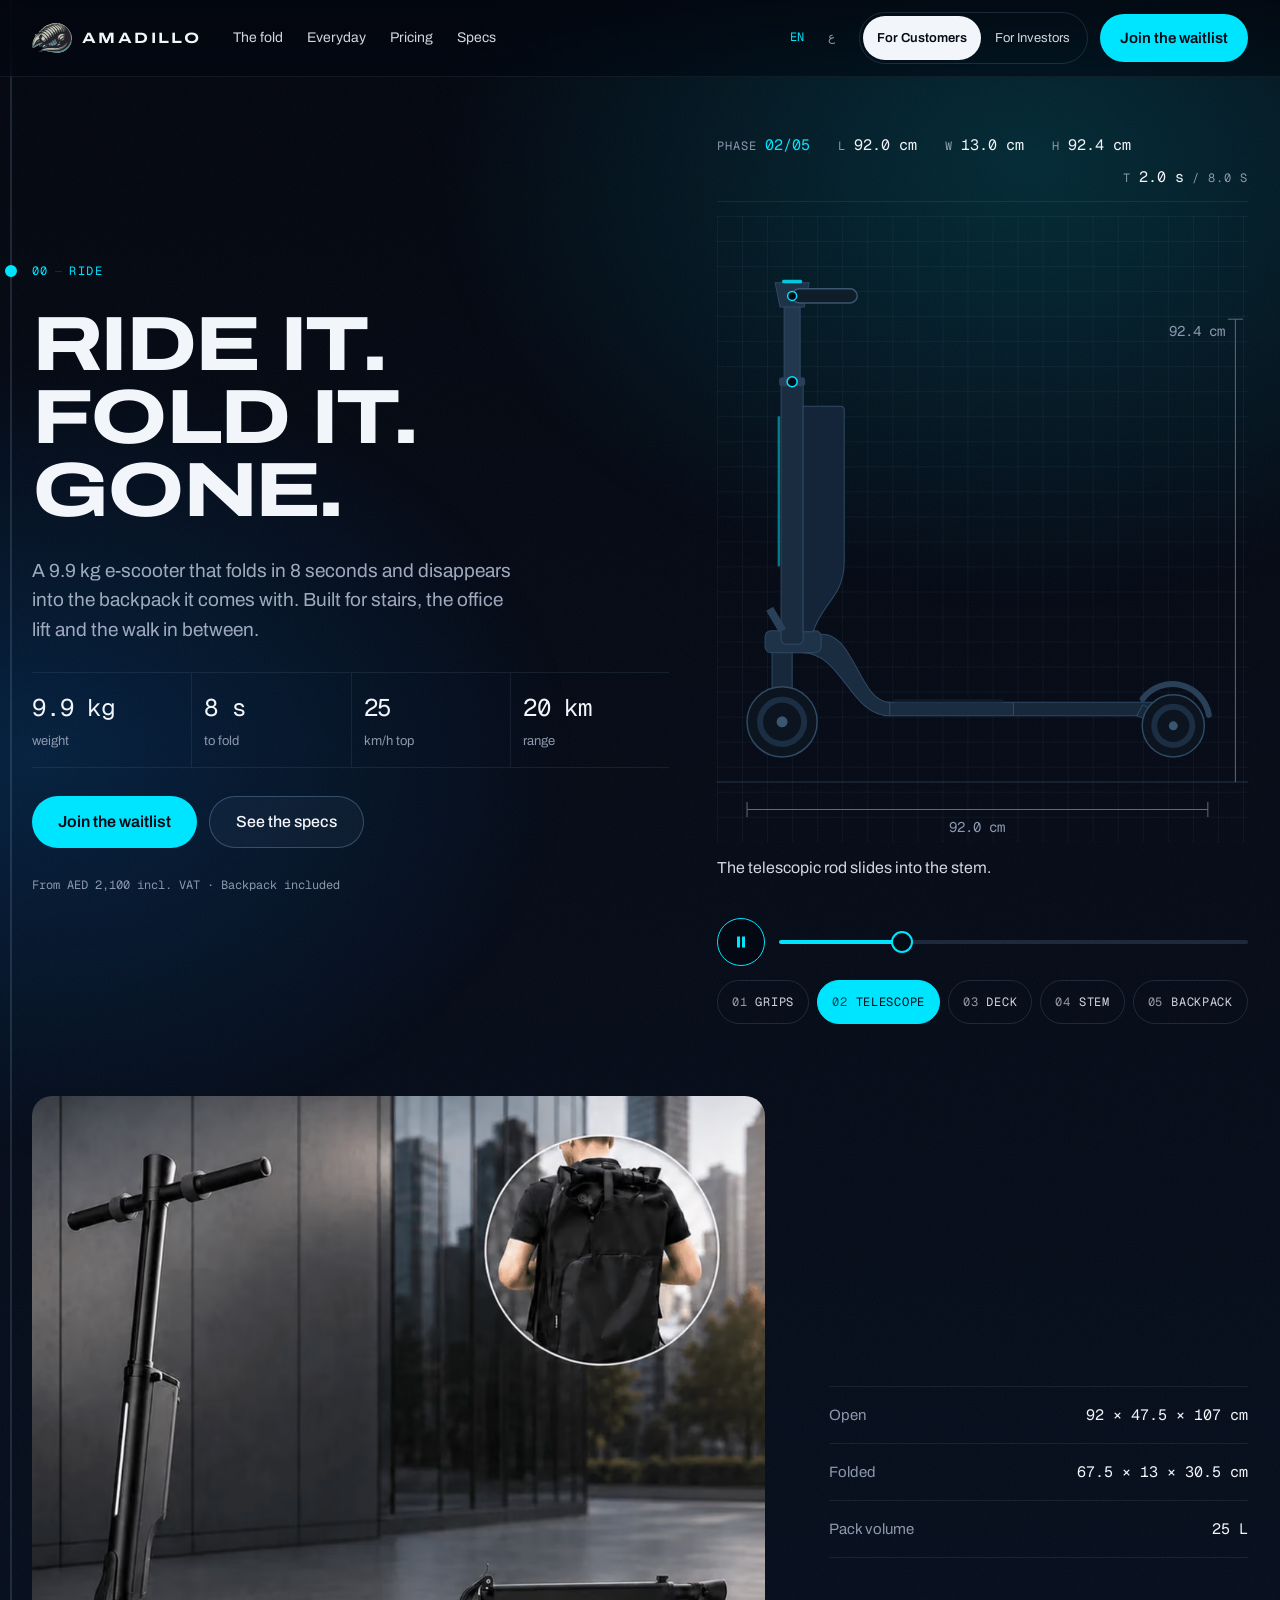
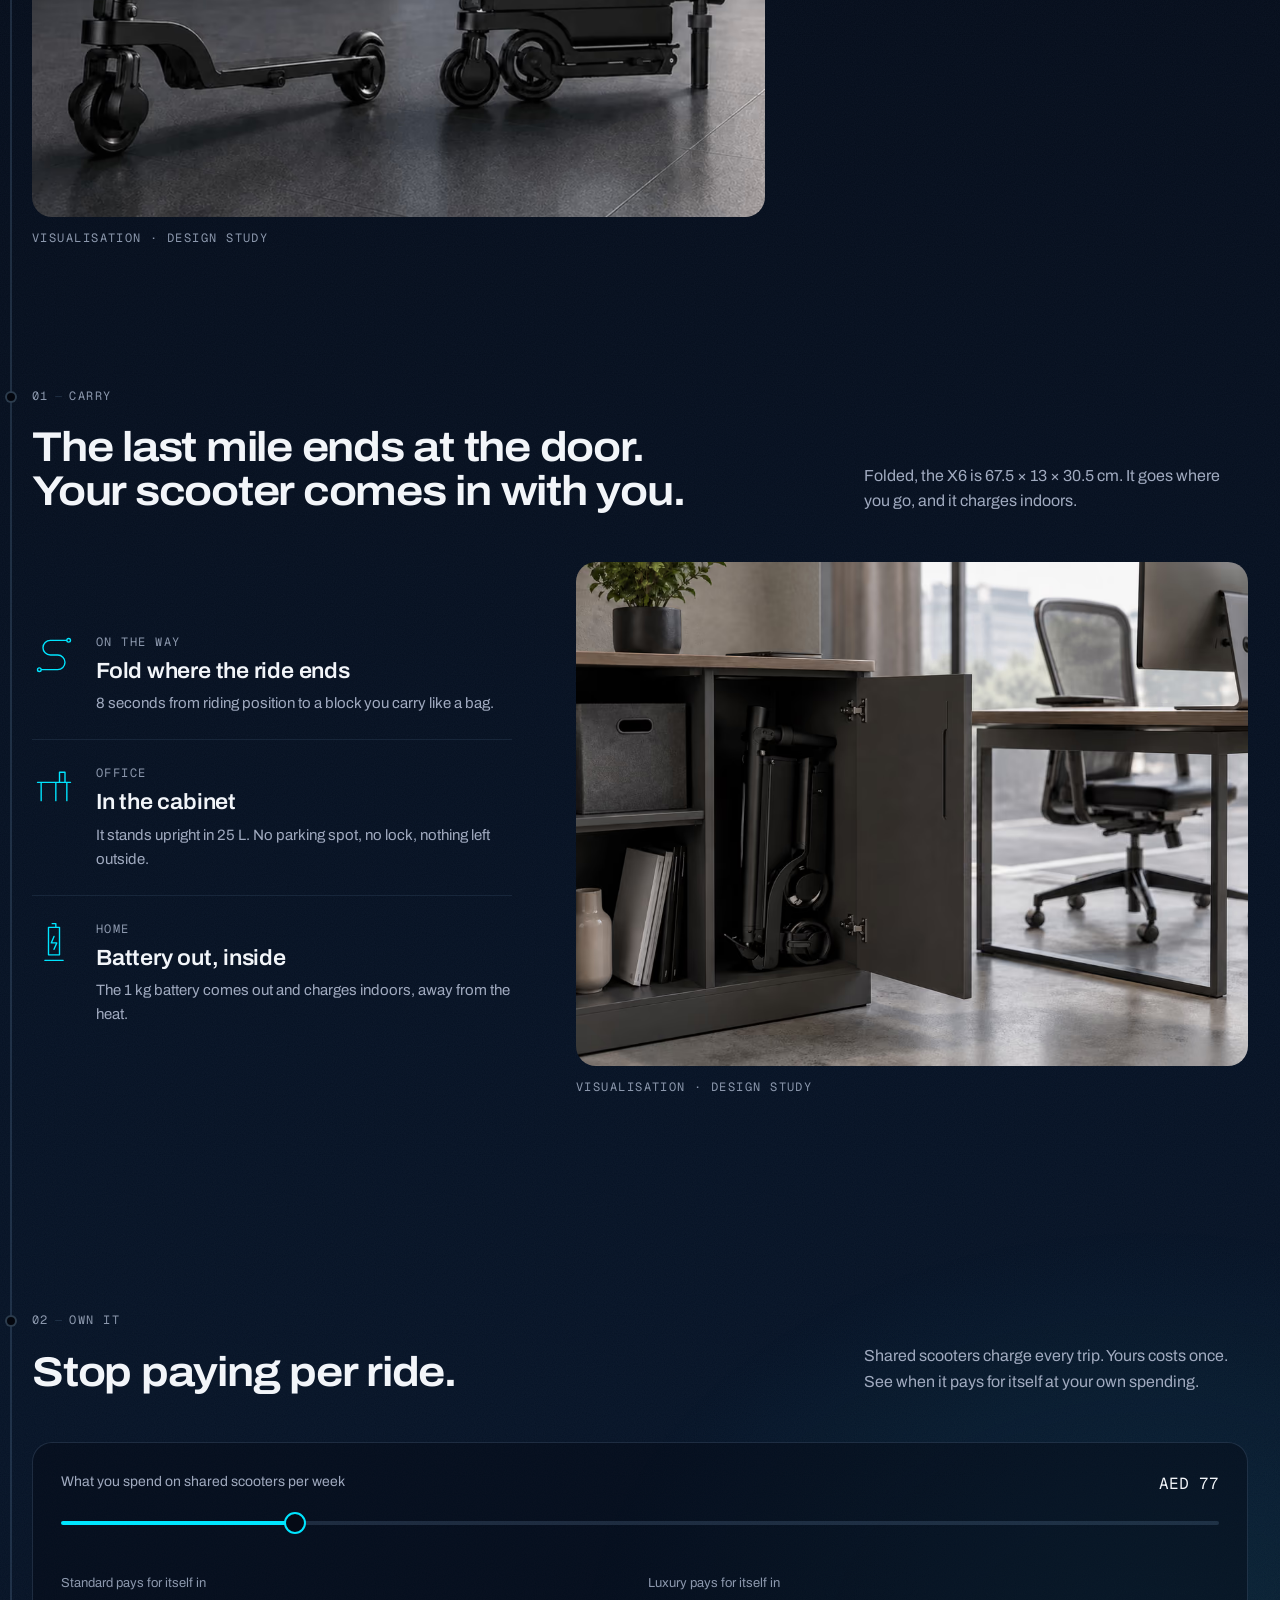
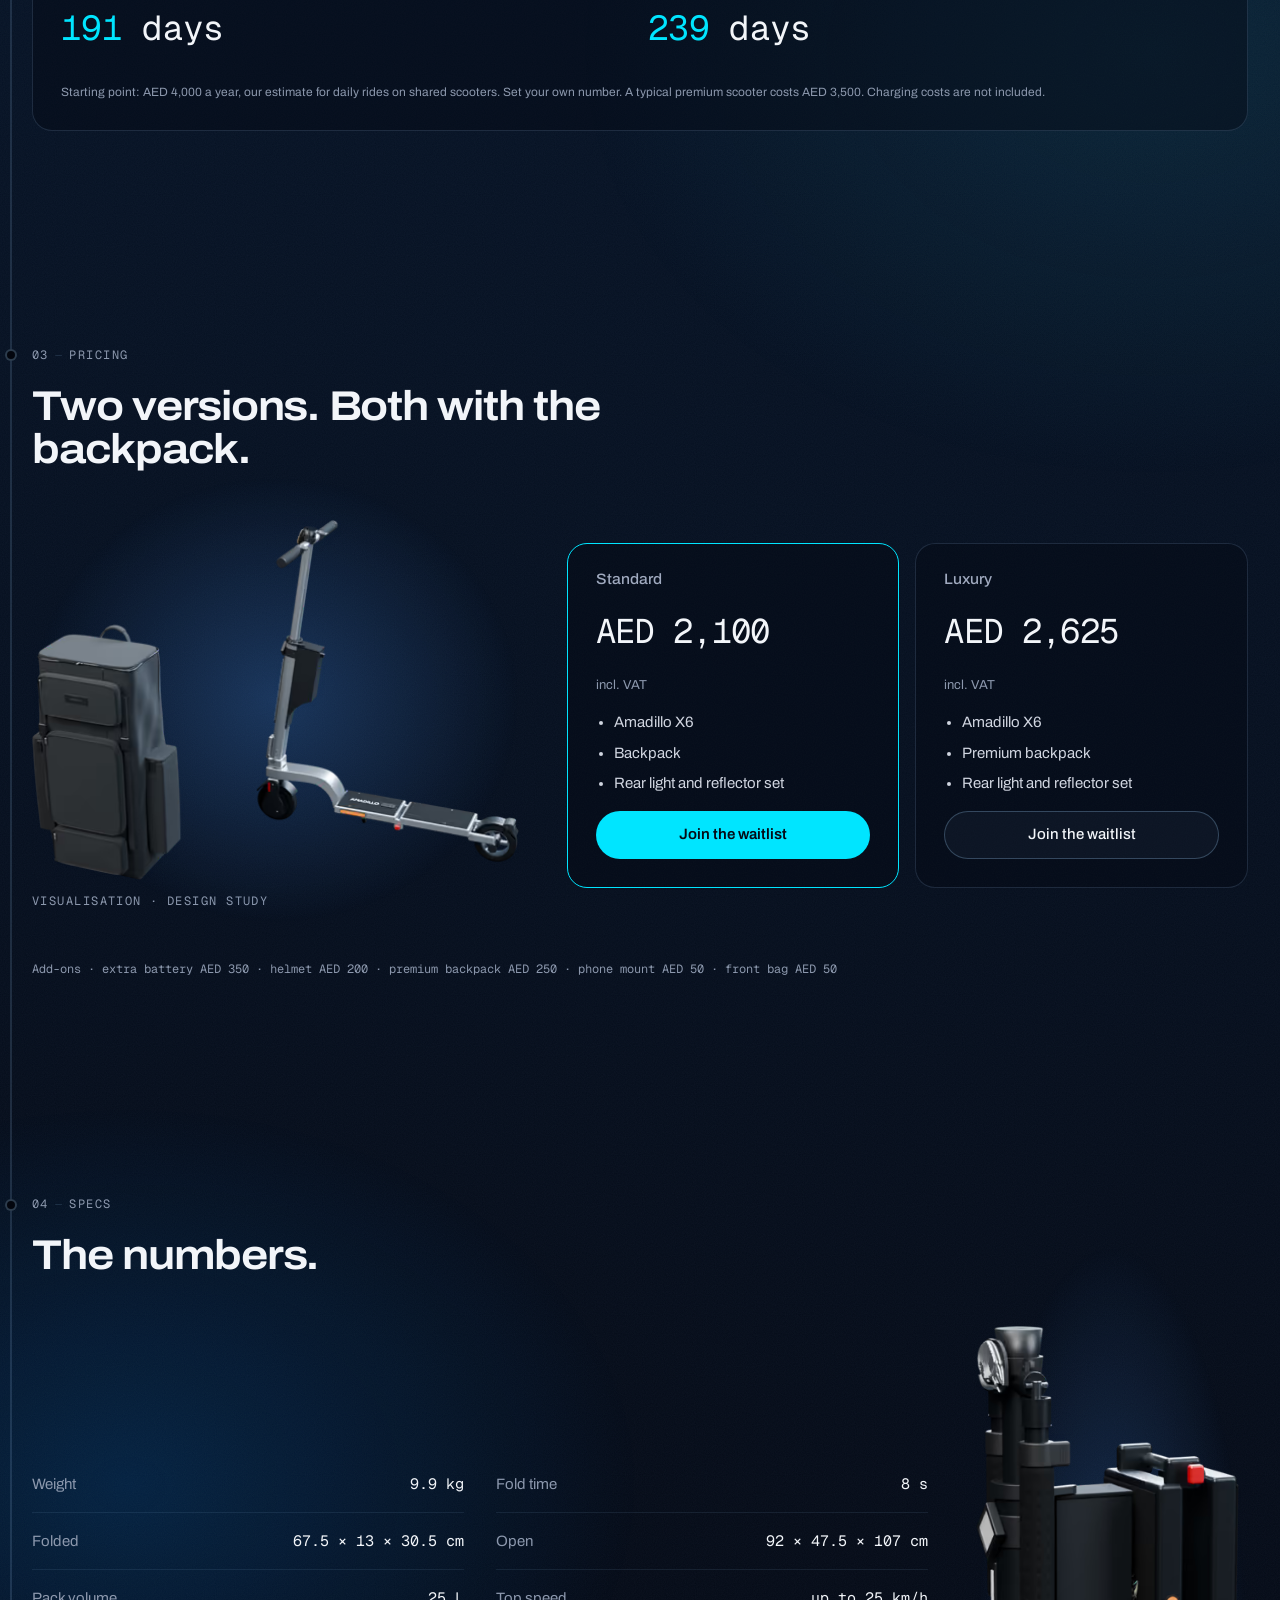
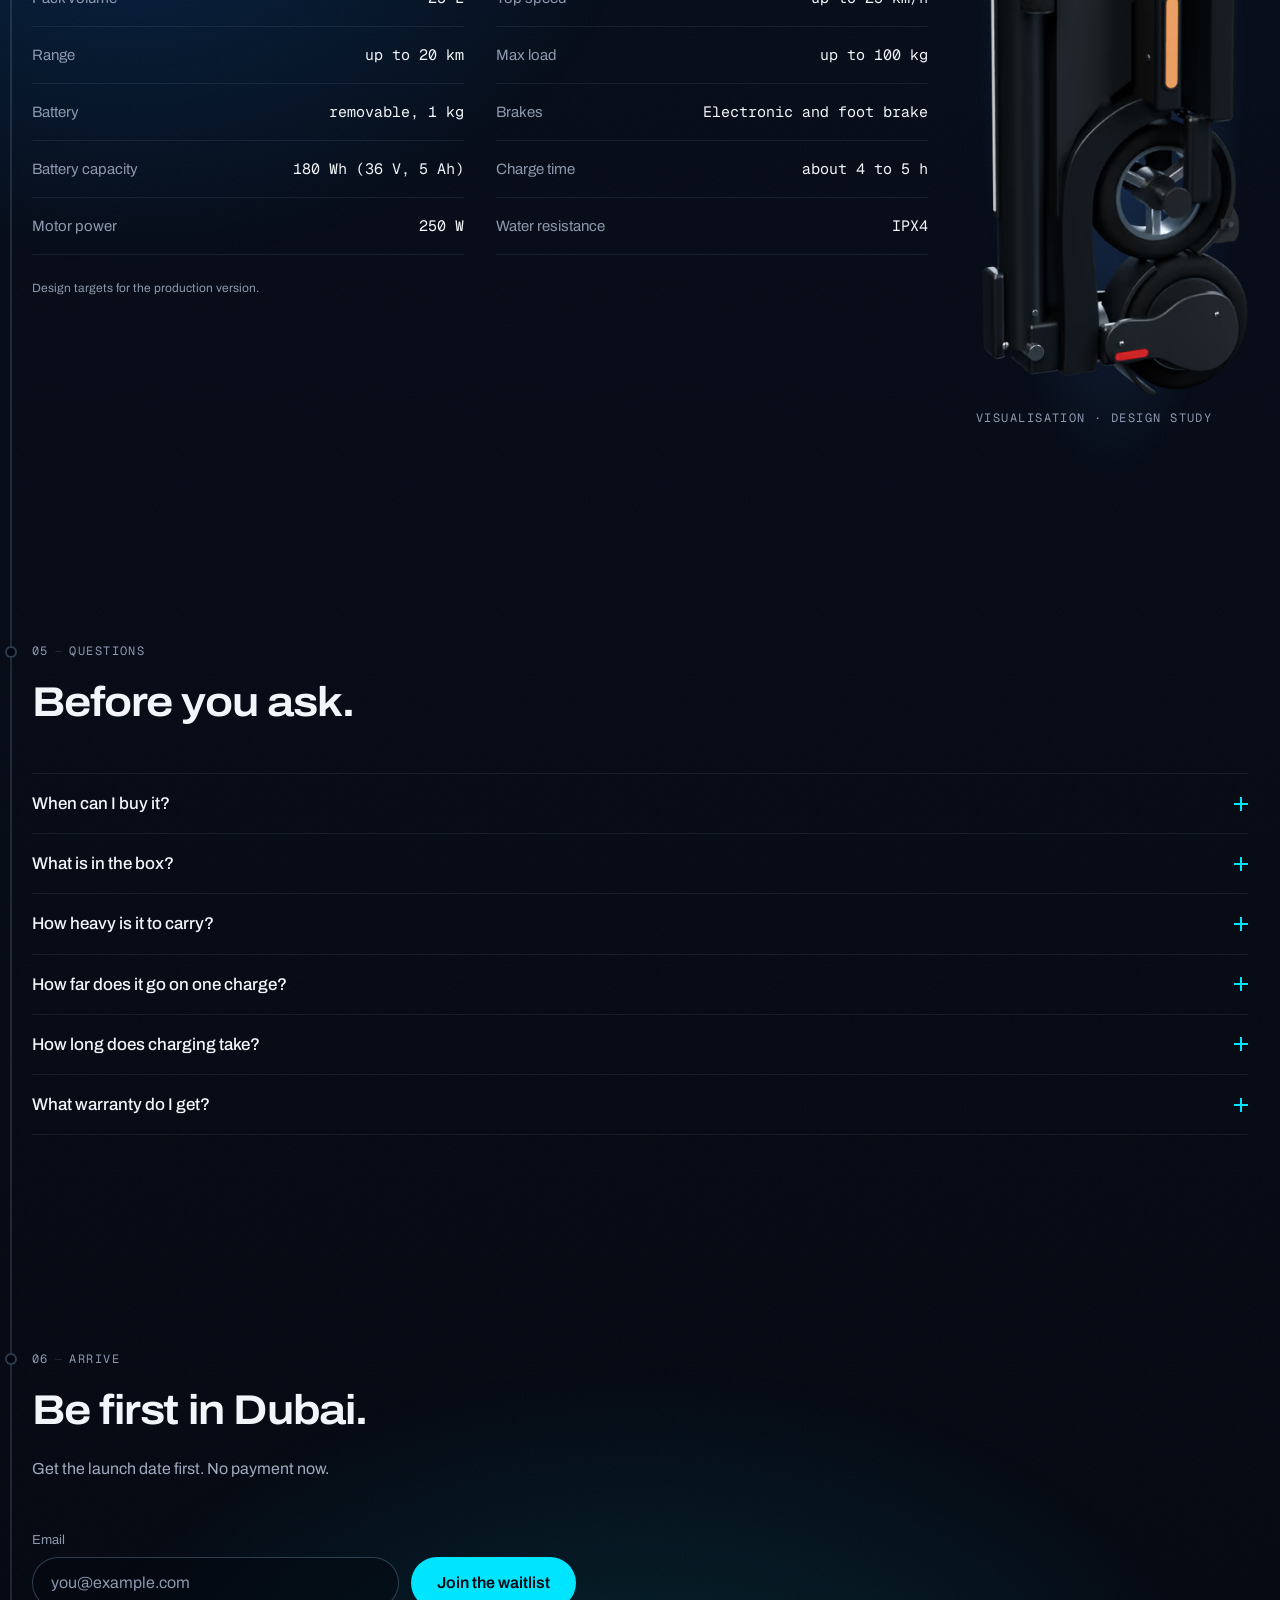
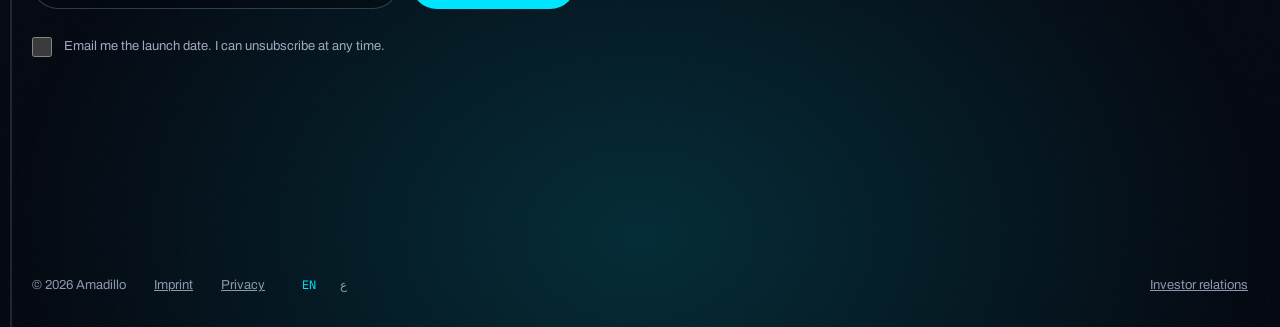
==== commit ecab0955: "Point canonical links and the sitemap back to amadillo.ae Co-Authored-By: Claude Opus 5.5 <noreply@a" ====
--- a/index.html
+++ b/index.html
@@ -1,2 +1,2 @@
-<!DOCTYPE html><html lang="en" dir="ltr"><head><meta charset="utf-8"><meta name="viewport" content="width=device-width, initial-scale=1"><meta name="color-scheme" content="dark"><meta name="theme-color" content="#050a15"><title>Amadillo — the e-scooter that disappears into your backpack</title><meta name="description" content="A 9.9 kg folding e-scooter for the UAE. Folds in seconds, carries in the backpack it comes with."><!-- Subset fonts (scripts/subset-fonts.mjs), preloaded so the hero text does not wait for the stylesheet. --><link rel="preload" href="/fonts/archivo-wdth-wght.woff2" as="font" type="font/woff2" crossorigin><link rel="preload" href="/fonts/geist-mono-wght.woff2" as="font" type="font/woff2" crossorigin><link rel="icon" type="image/svg+xml" href="/brand/logo-mark.svg"><link rel="alternate icon" type="image/png" href="/brand/favicon-64.png"><link rel="canonical" href="https://www.amadillo.ae/"><link rel="alternate" hreflang="en" href="https://www.amadillo.ae/"><link rel="alternate" hreflang="ar" href="https://www.amadillo.ae/ar/"><link rel="stylesheet" href="/_astro/Base.DRsIj8wl.css"><link rel="stylesheet" href="/_astro/Field.BK8YcaRG.css"><style>.card[data-astro-cid-5iuvr4wi]{flex-direction:column;gap:1rem;padding:1.75rem;display:flex}.card[data-astro-cid-5iuvr4wi].featured{border-color:var(--c-accent)}.name[data-astro-cid-5iuvr4wi]{letter-spacing:0;color:var(--c-text-soft);font-size:.9375rem;font-weight:500}.price[data-astro-cid-5iuvr4wi]{color:var(--c-text-strong);letter-spacing:-.02em;font-size:2.125rem}.note[data-astro-cid-5iuvr4wi]{font-size:var(--fs-small);color:var(--c-text-muted)}ul[data-astro-cid-5iuvr4wi]{flex-direction:column;gap:.5rem;margin:0;padding-inline-start:1.125rem;font-size:.9375rem;line-height:1.5;display:flex}.card[data-astro-cid-5iuvr4wi] .cta{margin-top:auto}
+<!DOCTYPE html><html lang="en" dir="ltr"><head><meta charset="utf-8"><meta name="viewport" content="width=device-width, initial-scale=1"><meta name="color-scheme" content="dark"><meta name="theme-color" content="#050a15"><title>Amadillo — the e-scooter that disappears into your backpack</title><meta name="description" content="A 9.9 kg folding e-scooter for the UAE. Folds in seconds, carries in the backpack it comes with."><!-- Subset fonts (scripts/subset-fonts.mjs), preloaded so the hero text does not wait for the stylesheet. --><link rel="preload" href="/fonts/archivo-wdth-wght.woff2" as="font" type="font/woff2" crossorigin><link rel="preload" href="/fonts/geist-mono-wght.woff2" as="font" type="font/woff2" crossorigin><link rel="icon" type="image/svg+xml" href="/brand/logo-mark.svg"><link rel="alternate icon" type="image/png" href="/brand/favicon-64.png"><link rel="canonical" href="https://amadillo.ae/"><link rel="alternate" hreflang="en" href="https://amadillo.ae/"><link rel="alternate" hreflang="ar" href="https://amadillo.ae/ar/"><link rel="stylesheet" href="/_astro/Base.DRsIj8wl.css"><link rel="stylesheet" href="/_astro/Field.BK8YcaRG.css"><style>.card[data-astro-cid-5iuvr4wi]{flex-direction:column;gap:1rem;padding:1.75rem;display:flex}.card[data-astro-cid-5iuvr4wi].featured{border-color:var(--c-accent)}.name[data-astro-cid-5iuvr4wi]{letter-spacing:0;color:var(--c-text-soft);font-size:.9375rem;font-weight:500}.price[data-astro-cid-5iuvr4wi]{color:var(--c-text-strong);letter-spacing:-.02em;font-size:2.125rem}.note[data-astro-cid-5iuvr4wi]{font-size:var(--fs-small);color:var(--c-text-muted)}ul[data-astro-cid-5iuvr4wi]{flex-direction:column;gap:.5rem;margin:0;padding-inline-start:1.125rem;font-size:.9375rem;line-height:1.5;display:flex}.card[data-astro-cid-5iuvr4wi] .cta{margin-top:auto}
 </style><link rel="stylesheet" href="/_astro/ProductImage.gO01XHYZ.css"><link rel="stylesheet" href="/_astro/Customers.DLJr7918.css"><script type="module" src="/_astro/page.BsuiZEAU.js"></script></head><body><div class="atmosphere" aria-hidden="true" data-astro-cid-astvurxn><span class="field f1" data-astro-cid-astvurxn></span><span class="field f2" data-astro-cid-astvurxn></span><span class="field f3" data-astro-cid-astvurxn></span><span class="field f4" data-astro-cid-astvurxn></span><span class="field f5" data-astro-cid-astvurxn></span></div><a class="skip" href="#main" data-astro-cid-nen7h5rs>Skip to content</a><header class="header" data-astro-cid-nen7h5rs><div class="container bar" data-astro-cid-nen7h5rs><a class="brand" href="/" aria-label="Amadillo home" data-astro-cid-nen7h5rs><img src="/brand/logo-mark.svg" alt="" width="40" height="30" decoding="async" data-astro-cid-nen7h5rs><span dir="ltr" data-astro-cid-nen7h5rs>AMADILLO</span></a><nav aria-label="Sections" class="links" data-astro-cid-nen7h5rs><a href="#fold" data-astro-cid-nen7h5rs>The fold</a><a href="#everyday" data-astro-cid-nen7h5rs>Everyday</a><a href="#pricing" data-astro-cid-nen7h5rs>Pricing</a><a href="#specs" data-astro-cid-nen7h5rs>Specs</a></nav><div class="actions" data-astro-cid-nen7h5rs><span class="lang-wide" data-astro-cid-nen7h5rs><nav class="langs mono" aria-label="Language" data-astro-cid-lemdd452><span class="lang on" aria-current="true" title="English" data-astro-cid-lemdd452>EN</span><a class="lang" href="/ar/" hreflang="ar" lang="ar" title="العربية" aria-label="العربية" data-astro-cid-lemdd452>ع</a></nav></span><nav class="switch" aria-label="Audience" data-astro-cid-ph7txtrj><span class="opt on" aria-current="page" data-astro-cid-ph7txtrj>For Customers</span><a class="opt" href="/investors" data-astro-cid-ph7txtrj>For Investors</a></nav><a href="#waitlist" class="btn btn-primary btn-md cta" data-astro-cid-nen7h5rs="true">Join the waitlist</a><details class="menu" data-astro-cid-nen7h5rs><summary aria-label="Menu" data-astro-cid-nen7h5rs><span class="open" data-astro-cid-nen7h5rs><svg width="18" height="18" viewBox="0 0 16 16" fill="none" stroke="currentColor" stroke-width="1.5" stroke-linecap="round" stroke-linejoin="round" aria-hidden="true"><path d="M2 4.5h12M2 8h12M2 11.5h12"/></svg></span><span class="shut" data-astro-cid-nen7h5rs><svg width="18" height="18" viewBox="0 0 16 16" fill="none" stroke="currentColor" stroke-width="1.5" stroke-linecap="round" stroke-linejoin="round" aria-hidden="true"><path d="m3.5 3.5 9 9m0-9-9 9"/></svg></span></summary><nav aria-label="Sections menu" class="sheet" data-astro-cid-nen7h5rs><a href="#fold" data-astro-cid-nen7h5rs>The fold</a><a href="#everyday" data-astro-cid-nen7h5rs>Everyday</a><a href="#pricing" data-astro-cid-nen7h5rs>Pricing</a><a href="#specs" data-astro-cid-nen7h5rs>Specs</a><a href="#waitlist" class="btn btn-primary btn-md" data-astro-cid-nen7h5rs="true">Join the waitlist</a><div class="lang-sheet" data-astro-cid-nen7h5rs><nav class="langs mono" aria-label="Language" data-astro-cid-lemdd452><span class="lang on" aria-current="true" title="English" data-astro-cid-lemdd452>EN</span><a class="lang" href="/ar/" hreflang="ar" lang="ar" title="العربية" aria-label="العربية" data-astro-cid-lemdd452>ع</a></nav></div></nav></details></div></div></header><script type="module">document.querySelectorAll(`.menu .sheet a`).forEach(e=>{e.addEventListener(`click`,()=>e.closest(`details`)?.removeAttribute(`open`))});</script><main id="main"><div class="route" aria-hidden="true" data-astro-cid-cz245ulg><span class="fill" data-astro-cid-cz245ulg></span></div><section class="container hero" id="top" data-astro-cid-br2oot2i><div class="copy" data-astro-cid-br2oot2i><span class="stop start" data-astro-cid-aq7dzzhk><span class="dot" aria-hidden="true" data-astro-cid-aq7dzzhk></span><span class="mono text" data-astro-cid-aq7dzzhk>00<span class="sep" aria-hidden="true" data-astro-cid-aq7dzzhk>—</span>Ride</span></span><script type="module">var e=()=>{let e=document.documentElement.dir===`rtl`,t=document.documentElement.clientWidth;document.querySelectorAll(`.stop`).forEach(n=>{let r=n.getBoundingClientRect();n.style.setProperty(`--stop-left`,`${e?t-r.right:r.left}px`)})};e(),addEventListener(`resize`,e,{passive:!0});</script><h1 data-astro-cid-br2oot2i><span class="line l1" data-astro-cid-br2oot2i>Ride it.</span><span class="line l2" data-astro-cid-br2oot2i>Fold it.</span><span class="line l3 ghost" data-astro-cid-br2oot2i>Gone.</span></h1><p class="lead" data-astro-cid-br2oot2i>A 9.9 kg e-scooter that folds in 8 seconds and disappears into the backpack it comes with. Built for stairs, the office lift and the walk in between.</p><dl class="stats s-md" style="--cols: 4" data-astro-cid-bchll4or><div class="stat" data-astro-cid-bchll4or><dt class="label" data-astro-cid-bchll4or>weight</dt><dd class="mono value" data-astro-cid-bchll4or>9.9 kg</dd></div><div class="stat" data-astro-cid-bchll4or><dt class="label" data-astro-cid-bchll4or>to fold</dt><dd class="mono value" data-astro-cid-bchll4or>8 s</dd></div><div class="stat" data-astro-cid-bchll4or><dt class="label" data-astro-cid-bchll4or>km/h top</dt><dd class="mono value" data-astro-cid-bchll4or>25</dd></div><div class="stat" data-astro-cid-bchll4or><dt class="label" data-astro-cid-bchll4or>range</dt><dd class="mono value" data-astro-cid-bchll4or>20 km</dd></div></dl><div class="ctas" data-astro-cid-br2oot2i><a href="#waitlist" class="btn btn-primary" data-astro-cid-br2oot2i="true">Join the waitlist</a><a href="#specs" class="btn btn-ghost" data-astro-cid-br2oot2i="true">See the specs</a></div><span class="note mono" data-astro-cid-br2oot2i>From AED 2,100 incl. VAT · Backpack included</span></div><div class="stage" id="fold" data-astro-cid-br2oot2i><div class="ghostfold" data-ghostfold data-seconds="8" data-captions="[&quot;Riding position. 92 × 47.5 × 107 cm, 9.9 kg.&quot;,&quot;Grips fold down. Width drops from 47.5 to 13 cm.&quot;,&quot;The telescopic rod slides into the stem.&quot;,&quot;The rear deck swings forward on its centre hinge.&quot;,&quot;Stem and battery fold flat: 67.5 × 13 × 30.5 cm.&quot;,&quot;Upright into the 25 L backpack. Gone.&quot;]" data-play-label="Play fold animation" data-pause-label="Pause fold animation" data-astro-cid-t42quo57><div class="readout mono" aria-hidden="true" dir="ltr" data-astro-cid-t42quo57><span data-astro-cid-t42quo57>Phase <b class="accent" data-out="phase" data-astro-cid-t42quo57>00/05</b></span><span data-astro-cid-t42quo57>L <b data-out="length" data-astro-cid-t42quo57>92.0 cm</b></span><span class="wide" data-astro-cid-t42quo57>W <b data-out="width" data-astro-cid-t42quo57>47.5 cm</b></span><span data-astro-cid-t42quo57>H <b data-out="height" data-astro-cid-t42quo57>107.0 cm</b></span><span class="time" data-astro-cid-t42quo57>t <b data-out="time" data-astro-cid-t42quo57>0.0 s</b><span class="wide" data-astro-cid-t42quo57> / 8.0 s</span></span></div><svg class="drawing" viewBox="-60 20 1060 1250" role="img" aria-label="Side view of the Amadillo X6 folding from riding position (92 × 107 cm) into its backpack (67.5 × 30.5 cm)." data-astro-cid-t42quo57><line x1="-60" y1="1150" x2="1000" y2="1150" class="ground" data-astro-cid-t42quo57></line><g data-part="lift" data-astro-cid-t42quo57><g data-part="pack" data-astro-cid-t42quo57><g data-part="rear" data-astro-cid-t42quo57><rect x="525" y="1041" width="290" height="27" rx="6" class="p2" data-astro-cid-t42quo57></rect><path d="M790 1046 L862 1080 L848 1094 L778 1068 Z" class="p2" data-astro-cid-t42quo57></path><path d="M790 1034 A 74 74 0 0 1 922 1066" class="fender" data-astro-cid-t42quo57></path><circle cx="851" cy="1088" r="62" class="tyre" data-astro-cid-t42quo57></circle><circle cx="851" cy="1088" r="38" class="rim" data-astro-cid-t42quo57></circle><circle cx="851" cy="1088" r="9" class="hub" data-astro-cid-t42quo57></circle><circle cx="525" cy="1076" r="13" class="joint" data-joint="hinge" data-astro-cid-t42quo57></circle></g><rect x="270" y="1041" width="262" height="27" rx="4" class="p1" data-astro-cid-t42quo57></rect><rect x="292" y="1035" width="220" height="6" rx="3" class="tape" data-astro-cid-t42quo57></rect><path d="M110 905 L150 905 C215 905 225 1041 285 1041 L285 1068 C205 1068 190 942 110 942 Z" class="p1" data-astro-cid-t42quo57></path><rect x="50" y="930" width="40" height="150" rx="10" class="p2" data-astro-cid-t42quo57></rect><circle cx="70" cy="1080" r="70" class="tyre" data-astro-cid-t42quo57></circle><circle cx="70" cy="1080" r="44" class="rim" data-astro-cid-t42quo57></circle><circle cx="70" cy="1080" r="11" class="hub" data-astro-cid-t42quo57></circle><rect x="36" y="898" width="112" height="44" rx="12" class="p3" data-astro-cid-t42quo57></rect><g data-part="stem" data-astro-cid-t42quo57><g data-part="tele" data-astro-cid-t42quo57><rect x="74" y="80" width="32" height="340" rx="8" class="p4" data-astro-cid-t42quo57></rect><path d="M56 58 L124 58 L114 106 L66 106 Z" class="p3" data-astro-cid-t42quo57></path><rect x="70" y="52" width="40" height="7" rx="3" class="display" data-astro-cid-t42quo57></rect><circle cx="90" cy="84" r="18" class="grip" data-part="bar" data-astro-cid-t42quo57></circle><rect x="90" y="70" width="0" height="28" rx="14" class="grip" data-part="grips" data-astro-cid-t42quo57></rect><circle cx="90" cy="84" r="9" class="joint" data-joint="grip" data-astro-cid-t42quo57></circle></g><rect x="68" y="400" width="44" height="525" rx="10" class="p1" data-astro-cid-t42quo57></rect><rect x="61" y="470" width="5" height="300" rx="2" class="light" data-astro-cid-t42quo57></rect><path d="M112 450 L186 450 Q194 450 194 458 L194 760 C194 830 150 842 132 900 L112 900 Z" class="battery" data-astro-cid-t42quo57></path><rect x="64" y="392" width="52" height="18" rx="6" class="clamp" data-astro-cid-t42quo57></rect><path d="M64 902 L38 858 L52 850 L78 894 Z" class="clamp" data-astro-cid-t42quo57></path><circle cx="90" cy="401" r="10" class="joint" data-joint="tele" data-astro-cid-t42quo57></circle><circle cx="90" cy="920" r="13" class="joint" data-joint="stem" data-astro-cid-t42quo57></circle></g></g></g><g data-part="bag" opacity="0" data-astro-cid-t42quo57><path d="M270 640 Q270 560 350 560 L570 560 Q650 560 650 640 L650 1120 Q650 1150 620 1150 L300 1150 Q270 1150 270 1120 Z" class="bag" data-astro-cid-t42quo57></path><path d="M300 660 L300 1100 M620 660 L620 1100" class="seam" data-astro-cid-t42quo57></path><line x1="300" y1="600" x2="620" y2="600" class="strap" data-astro-cid-t42quo57></line><rect x="436" y="690" width="48" height="8" rx="4" class="display" data-astro-cid-t42quo57></rect></g><g data-part="dims" class="dims" data-astro-cid-t42quo57><line x1="0" y1="1205" x2="920" y2="1205" data-dim="l-line" data-astro-cid-t42quo57></line><line x1="0" y1="1190" x2="0" y2="1220" data-astro-cid-t42quo57></line><line x1="920" y1="1190" x2="920" y2="1220" data-dim="l-tick" data-astro-cid-t42quo57></line><text x="460" y="1250" text-anchor="middle" data-dim="l-text" data-astro-cid-t42quo57>92.0 cm</text><line x1="975" y1="1150" x2="975" y2="80" data-dim="h-line" data-astro-cid-t42quo57></line><line x1="960" y1="80" x2="990" y2="80" data-dim="h-tick" data-astro-cid-t42quo57></line><text x="955" y="114" text-anchor="end" data-dim="h-text" data-astro-cid-t42quo57>107.0 cm</text></g><text x="460" y="1250" text-anchor="middle" class="packed" data-part="packed" opacity="0" data-astro-cid-t42quo57>25 L · 9.9 kg · on your back</text></svg><p class="caption" aria-live="polite" data-out="caption" data-astro-cid-t42quo57>Riding position. 92 × 47.5 × 107 cm, 9.9 kg.</p><!-- Left to right in every language: the slider follows the drawing, which reads left to right. --><div class="controls" dir="ltr" data-astro-cid-t42quo57><button type="button" class="play" data-play aria-label="Play fold animation" data-astro-cid-t42quo57><span class="i-play" data-astro-cid-t42quo57><svg width="16" height="16" viewBox="0 0 16 16" fill="none" stroke="currentColor" stroke-width="1.5" stroke-linecap="round" stroke-linejoin="round" aria-hidden="true"><path d="M4.5 2.5 13.5 8l-9 5.5z" fill="currentColor" stroke="none"/></svg></span><span class="i-pause" data-astro-cid-t42quo57><svg width="16" height="16" viewBox="0 0 16 16" fill="none" stroke="currentColor" stroke-width="1.5" stroke-linecap="round" stroke-linejoin="round" aria-hidden="true"><path d="M4 2.5h3v11H4zM9 2.5h3v11H9z" fill="currentColor" stroke="none"/></svg></span></button><label for="ghostfold-range" class="visually-hidden" data-astro-cid-t42quo57>Fold progress</label><input id="ghostfold-range" class="range" type="range" min="0" max="1000" step="1" value="0" style="--fill: 0%" data-range data-astro-cid-t42quo57></div><div class="chips" role="group" aria-label="Jump to a fold phase" data-astro-cid-t42quo57><button type="button" class="chip" aria-pressed="false" data-chip="0.15" data-astro-cid-t42quo57="true" data-astro-cid-ags4ogmk><span class="idx" data-astro-cid-ags4ogmk>01</span>Grips</button><button type="button" class="chip" aria-pressed="false" data-chip="0.35" data-astro-cid-t42quo57="true" data-astro-cid-ags4ogmk><span class="idx" data-astro-cid-ags4ogmk>02</span>Telescope</button><button type="button" class="chip" aria-pressed="false" data-chip="0.6" data-astro-cid-t42quo57="true" data-astro-cid-ags4ogmk><span class="idx" data-astro-cid-ags4ogmk>03</span>Deck</button><button type="button" class="chip" aria-pressed="false" data-chip="0.85" data-astro-cid-t42quo57="true" data-astro-cid-ags4ogmk><span class="idx" data-astro-cid-ags4ogmk>04</span>Stem</button><button type="button" class="chip" aria-pressed="false" data-chip="1" data-astro-cid-t42quo57="true" data-astro-cid-ags4ogmk><span class="idx" data-astro-cid-ags4ogmk>05</span>Backpack</button></div></div><script type="module">var e=[{key:`grips`,end:.15},{key:`telescope`,end:.35},{key:`deck`,end:.6},{key:`stem`,end:.85},{key:`backpack`,end:1}],t={l:920,w:475,h:1070},n={l:675,w:130,h:305},r=e=>e<.5?4*e*e*e:1-(-2*e+2)**3/2,i=e=>Math.min(1,Math.max(0,e));function a(a){let o=i(a),s=(e,t)=>r(i((o-e)/(t-e))),c=s(0,.15),l=s(.15,.35),u=s(.35,.6),d=s(.6,.85),f=s(.85,1),p=Math.min(1,o/.08)*(1-f),m=o<=0?0:e.findIndex(e=>o<=e.end)+1,h=(e,t)=>o>e-.02&&o<t+.02&&f<1;return{phase:m,lift:`translate(0 ${(-50*p).toFixed(1)})`,pack:`translate(${(122*f).toFixed(1)} ${(-203*f).toFixed(1)}) rotate(${(-90*f).toFixed(2)} 338 1015)`,rear:`rotate(${(-180*u).toFixed(2)} 525 1076)`,stem:`rotate(${(90*d).toFixed(2)} 90 920)`,tele:`translate(0 ${(280*l).toFixed(1)})`,gripWidth:130*c,barOpacity:1-c,bag:`translate(0 ${(260*(1-f)).toFixed(1)})`,bagOpacity:f,dimOpacity:1-f,joints:{grip:h(0,.15),tele:h(.15,.35),hinge:h(.35,.6),stem:h(.6,.85)},length:Math.round(t.l-(t.l-n.l)*(.55*u+.45*d)),width:Math.round(t.w-(t.w-n.w)*c),height:Math.round(t.h-280*l-(t.h-280-n.h)*d)}}var o=e=>`${(e/10).toFixed(1)} cm`,s=document.querySelector(`[data-ghostfold]`);s&&c(s);function c(e){let t=t=>e.querySelector(t),n=Object.fromEntries([`lift`,`pack`,`rear`,`stem`,`tele`,`bar`,`grips`,`bag`,`dims`,`packed`].map(e=>[e,t(`[data-part="${e}"]`)])),r=Object.fromEntries([`grip`,`tele`,`hinge`,`stem`].map(e=>[e,t(`[data-joint="${e}"]`)])),i=e=>t(`[data-dim="${e}"]`),s=e=>t(`[data-out="${e}"]`),c=t(`[data-range]`),l=t(`[data-play]`),u=[...e.querySelectorAll(`[data-chip]`)],d=JSON.parse(e.dataset.captions??`[]`),f=Number(e.dataset.seconds??8),p=matchMedia(`(prefers-reduced-motion: reduce)`).matches,m=0,h=-1,g=(e,t)=>{e.textContent!==t&&(e.textContent=t)},_=e=>{if(e===m&&h!==-1)return;m=e;let t=a(e);n.lift.setAttribute(`transform`,t.lift),n.pack.setAttribute(`transform`,t.pack),n.rear.setAttribute(`transform`,t.rear),n.stem.setAttribute(`transform`,t.stem),n.tele.setAttribute(`transform`,t.tele),n.grips.setAttribute(`width`,t.gripWidth.toFixed(1)),n.bar.setAttribute(`opacity`,t.barOpacity.toFixed(2)),n.bag.setAttribute(`transform`,t.bag),n.bag.setAttribute(`opacity`,t.bagOpacity.toFixed(2)),n.dims.setAttribute(`opacity`,t.dimOpacity.toFixed(2)),n.packed.setAttribute(`opacity`,t.bagOpacity.toFixed(2));for(let[e,n]of Object.entries(t.joints))r[e].classList.toggle(`on`,n);i(`l-line`).setAttribute(`x2`,String(t.length)),i(`l-tick`).setAttribute(`x1`,String(t.length)),i(`l-tick`).setAttribute(`x2`,String(t.length)),i(`l-text`).setAttribute(`x`,String(t.length/2)),g(i(`l-text`),o(t.length));let l=1150-t.height;i(`h-line`).setAttribute(`y2`,String(l)),i(`h-tick`).setAttribute(`y1`,String(l)),i(`h-tick`).setAttribute(`y2`,String(l)),i(`h-text`).setAttribute(`y`,String(l+34)),g(i(`h-text`),o(t.height)),g(s(`length`),o(t.length)),g(s(`width`),o(t.width)),g(s(`height`),o(t.height)),g(s(`time`),`${(e*f).toFixed(1)} s`),g(s(`phase`),`0${t.phase}/05`),c.value=String(Math.round(e*1e3)),c.style.setProperty(`--fill`,`${(e*100).toFixed(1)}%`),t.phase!==h&&(h=t.phase,s(`caption`).textContent=d[t.phase]??``,u.forEach((e,n)=>e.setAttribute(`aria-pressed`,String(n+1===t.phase))))},v=0,y=!1,b=t=>{y=t,e.classList.toggle(`is-playing`,t),l.setAttribute(`aria-label`,(t?e.dataset.pauseLabel:e.dataset.playLabel)??``),t||cancelAnimationFrame(v)},x=()=>{m>=1&&_(0),b(!0);let e=performance.now(),t=n=>{let r=Math.min(1,m+(n-e)/(f*1e3*.75));e=n,_(r),r>=1?(b(!1),C()):v=requestAnimationFrame(t)};v=requestAnimationFrame(t)},S,C=()=>S?.disconnect();p||(S=new IntersectionObserver(([e])=>{e.isIntersecting&&!y?x():!e.isIntersecting&&y&&b(!1)},{threshold:.5}),S.observe(t(`.drawing`)));let w=()=>{C(),b(!1)};l.addEventListener(`click`,()=>{let e=y;w(),e||x()}),c.addEventListener(`input`,()=>{w(),_(Number(c.value)/1e3)}),u.forEach(e=>e.addEventListener(`click`,()=>{w(),_(Number(e.dataset.chip))})),_(m)}</script></div></section><div class="container showcase" data-astro-cid-br2oot2i><figure class="product-image photo" data-astro-cid-seiejway><div class="frame" data-astro-cid-seiejway><picture data-astro-cid-seiejway><source type="image/avif" srcset="/img/city-640.avif 640w, /img/city-960.avif 960w, /img/city-1149.avif 1149w" sizes="(min-width: 960px) 46rem, 100vw" data-astro-cid-seiejway><img src="/img/city-640.webp" srcset="/img/city-640.webp 640w, /img/city-960.webp 960w, /img/city-1149.webp 1149w" sizes="(min-width: 960px) 46rem, 100vw" width="1149" height="1130" alt="The Amadillo X6 on a city plaza: open, folded, and in the backpack on a rider’s back." loading="lazy" decoding="async" data-astro-cid-seiejway></picture></div><figcaption class="mono" data-astro-cid-seiejway>Visualisation · design study</figcaption></figure><dl class="specs c-1" data-astro-cid-uzz5av54><div class="row" data-astro-cid-uzz5av54><dt data-astro-cid-uzz5av54>Open</dt><dd class="mono" data-astro-cid-uzz5av54>92 × 47.5 × 107 cm</dd></div><div class="row" data-astro-cid-uzz5av54><dt data-astro-cid-uzz5av54>Folded</dt><dd class="mono" data-astro-cid-uzz5av54>67.5 × 13 × 30.5 cm</dd></div><div class="row" data-astro-cid-uzz5av54><dt data-astro-cid-uzz5av54>Pack volume</dt><dd class="mono" data-astro-cid-uzz5av54>25 L</dd></div></dl></div><section id="everyday" class="section" data-astro-cid-5lyysmr3><div class="container inner" data-astro-cid-5lyysmr3><div class="head split" data-astro-cid-5lyysmr3><div class="titles" data-astro-cid-5lyysmr3><span class="stop" data-astro-cid-aq7dzzhk><span class="dot" aria-hidden="true" data-astro-cid-aq7dzzhk></span><span class="mono text" data-astro-cid-aq7dzzhk>01<span class="sep" aria-hidden="true" data-astro-cid-aq7dzzhk>—</span>Carry</span></span><h2 data-astro-cid-5lyysmr3>The last mile ends at the door. Your scooter comes in with you.</h2></div><p class="lead" data-astro-cid-5lyysmr3>Folded, the X6 is 67.5 × 13 × 30.5 cm. It goes where you go, and it charges indoors.</p></div><div class="everyday" data-astro-cid-br2oot2i><ol class="moments" data-astro-cid-br2oot2i><li data-astro-cid-br2oot2i><svg viewBox="0 0 48 48" aria-hidden="true" class="pict" data-astro-cid-br2oot2i><path d="M10 40h18a8 8 0 0 0 0-16H20a8 8 0 0 1 0-16h18M6 40a2 2 0 1 0 4 0a2 2 0 1 0-4 0M38 8a2 2 0 1 0 4 0a2 2 0 1 0-4 0" data-astro-cid-br2oot2i></path></svg><div class="moment" data-astro-cid-br2oot2i><span class="mono idx" data-astro-cid-br2oot2i>On the way</span><h3 data-astro-cid-br2oot2i>Fold where the ride ends</h3><p data-astro-cid-br2oot2i>8 seconds from riding position to a block you carry like a bag.</p></div></li><li data-astro-cid-br2oot2i><svg viewBox="0 0 48 48" aria-hidden="true" class="pict" data-astro-cid-br2oot2i><path d="M6 20h36M10 20v20M38 20v20M26 20v20M30 9h6v11h-6z" data-astro-cid-br2oot2i></path></svg><div class="moment" data-astro-cid-br2oot2i><span class="mono idx" data-astro-cid-br2oot2i>Office</span><h3 data-astro-cid-br2oot2i>In the cabinet</h3><p data-astro-cid-br2oot2i>It stands upright in 25 L. No parking spot, no lock, nothing left outside.</p></div></li><li data-astro-cid-br2oot2i><svg viewBox="0 0 48 48" aria-hidden="true" class="pict" data-astro-cid-br2oot2i><path d="M18 8h12v30H18zM22 4h4v4M24 18l-3 7h6l-3 7M14 44h20" data-astro-cid-br2oot2i></path></svg><div class="moment" data-astro-cid-br2oot2i><span class="mono idx" data-astro-cid-br2oot2i>Home</span><h3 data-astro-cid-br2oot2i>Battery out, inside</h3><p data-astro-cid-br2oot2i>The 1 kg battery comes out and charges indoors, away from the heat.</p></div></li></ol><figure class="product-image photo" data-astro-cid-seiejway><div class="frame" data-astro-cid-seiejway><picture data-astro-cid-seiejway><source type="image/avif" srcset="/img/cabinet-640.avif 640w, /img/cabinet-1000.avif 1000w, /img/cabinet-1448.avif 1448w" sizes="(min-width: 960px) 44rem, 100vw" data-astro-cid-seiejway><img src="/img/cabinet-640.webp" srcset="/img/cabinet-640.webp 640w, /img/cabinet-1000.webp 1000w, /img/cabinet-1448.webp 1448w" sizes="(min-width: 960px) 44rem, 100vw" width="1448" height="1086" alt="The folded Amadillo X6 standing upright in an office cabinet." loading="lazy" decoding="async" data-astro-cid-seiejway></picture></div><figcaption class="mono" data-astro-cid-seiejway>Visualisation · design study</figcaption></figure></div></div></section><section id="own" class="section" data-astro-cid-5lyysmr3><div class="container inner" data-astro-cid-5lyysmr3><div class="head split" data-astro-cid-5lyysmr3><div class="titles" data-astro-cid-5lyysmr3><span class="stop" data-astro-cid-aq7dzzhk><span class="dot" aria-hidden="true" data-astro-cid-aq7dzzhk></span><span class="mono text" data-astro-cid-aq7dzzhk>02<span class="sep" aria-hidden="true" data-astro-cid-aq7dzzhk>—</span>Own it</span></span><h2 data-astro-cid-5lyysmr3>Stop paying per ride.</h2></div><p class="lead" data-astro-cid-5lyysmr3>Shared scooters charge every trip. Yours costs once. See when it pays for itself at your own spending.</p></div><div class="payback surface" data-payback data-astro-cid-d4ax2vmt><div class="range-field" data-astro-cid-3jnsot4f><div class="top" data-astro-cid-3jnsot4f><label for="rental-week" data-astro-cid-3jnsot4f>What you spend on shared scooters per week</label><output for="rental-week" class="mono" data-pattern="AED {n}" data-locale="en-US" data-astro-cid-3jnsot4f>AED 77</output></div><input id="rental-week" class="range" type="range" min="20" max="300" step="5" value="77" style="--fill: 20.357142857142858%" data-astro-cid-3jnsot4f></div><script type="module">var e=e=>{let t=Number(e.min),n=Number(e.max),r=Number(e.value);e.style.setProperty(`--fill`,`${(r-t)/(n-t)*100}%`);let i=e.closest(`.range-field`)?.querySelector(`output`);i&&(i.textContent=(i.dataset.pattern??`{n}`).replace(`{n}`,r.toLocaleString(i.dataset.locale)))};document.querySelectorAll(`.range-field .range`).forEach(t=>{t.addEventListener(`input`,()=>e(t))});</script><dl class="results" data-astro-cid-d4ax2vmt><div data-astro-cid-d4ax2vmt><dt data-astro-cid-d4ax2vmt>Standard pays for itself in</dt><dd class="mono" data-astro-cid-d4ax2vmt><span data-days="standard" data-price="2100" data-astro-cid-d4ax2vmt>191</span> days</dd></div><div data-astro-cid-d4ax2vmt><dt data-astro-cid-d4ax2vmt>Luxury pays for itself in</dt><dd class="mono" data-astro-cid-d4ax2vmt><span data-days="luxury" data-price="2625" data-astro-cid-d4ax2vmt>239</span> days</dd></div></dl><p class="fine" data-astro-cid-d4ax2vmt>Starting point: AED 4,000 a year, our estimate for daily rides on shared scooters. Set your own number. A typical premium scooter costs AED 3,500. Charging costs are not included.</p></div><script type="module">var e=document.querySelector(`[data-payback]`),t=e?.querySelector(`#rental-week`);if(e&&t){let n=[...e.querySelectorAll(`[data-days]`)];t.addEventListener(`input`,()=>{let e=Number(t.value)/7;n.forEach(t=>t.textContent=String(Math.ceil(Number(t.dataset.price)/e)))})}</script></div></section><section id="pricing" class="section" data-astro-cid-5lyysmr3><div class="container inner" data-astro-cid-5lyysmr3><div class="head split" data-astro-cid-5lyysmr3><div class="titles" data-astro-cid-5lyysmr3><span class="stop" data-astro-cid-aq7dzzhk><span class="dot" aria-hidden="true" data-astro-cid-aq7dzzhk></span><span class="mono text" data-astro-cid-aq7dzzhk>03<span class="sep" aria-hidden="true" data-astro-cid-aq7dzzhk>—</span>Pricing</span></span><h2 data-astro-cid-5lyysmr3>Two versions. Both with the backpack.</h2></div></div><div class="offer" data-astro-cid-br2oot2i><figure class="product-image lit" data-astro-cid-seiejway><div class="frame" data-astro-cid-seiejway><picture data-astro-cid-seiejway><source type="image/avif" srcset="/img/bag-480.avif 480w, /img/bag-800.avif 800w" sizes="(min-width: 960px) 30rem, 100vw" data-astro-cid-seiejway><img src="/img/bag-480.webp" srcset="/img/bag-480.webp 480w, /img/bag-800.webp 800w" sizes="(min-width: 960px) 30rem, 100vw" width="951" height="703" alt="The Amadillo X6 next to its backpack." loading="lazy" decoding="async" data-astro-cid-seiejway></picture></div><figcaption class="mono" data-astro-cid-seiejway>Visualisation · design study</figcaption></figure><div class="prices" data-astro-cid-br2oot2i><article class="card surface featured" data-astro-cid-5iuvr4wi><h3 class="name" data-astro-cid-5iuvr4wi>Standard</h3><p class="mono price" data-astro-cid-5iuvr4wi>AED 2,100</p><p class="note" data-astro-cid-5iuvr4wi>incl. VAT</p><ul data-astro-cid-5iuvr4wi><li data-astro-cid-5iuvr4wi>Amadillo X6</li><li data-astro-cid-5iuvr4wi>Backpack</li><li data-astro-cid-5iuvr4wi>Rear light and reflector set</li></ul><a href="#waitlist" class="btn btn-primary btn-md cta" data-astro-cid-5iuvr4wi="true">Join the waitlist</a></article><article class="card surface" data-astro-cid-5iuvr4wi><h3 class="name" data-astro-cid-5iuvr4wi>Luxury</h3><p class="mono price" data-astro-cid-5iuvr4wi>AED 2,625</p><p class="note" data-astro-cid-5iuvr4wi>incl. VAT</p><ul data-astro-cid-5iuvr4wi><li data-astro-cid-5iuvr4wi>Amadillo X6</li><li data-astro-cid-5iuvr4wi>Premium backpack</li><li data-astro-cid-5iuvr4wi>Rear light and reflector set</li></ul><a href="#waitlist" class="btn btn-ghost btn-md cta" data-astro-cid-5iuvr4wi="true">Join the waitlist</a></article></div></div><p class="addons mono" data-astro-cid-br2oot2i>Add-ons · extra battery AED 350 · helmet AED 200 · premium backpack AED 250 · phone mount AED 50 · front bag AED 50</p></div></section><section id="specs" class="section" data-astro-cid-5lyysmr3><div class="container inner" data-astro-cid-5lyysmr3><div class="head stack" data-astro-cid-5lyysmr3><div class="titles" data-astro-cid-5lyysmr3><span class="stop" data-astro-cid-aq7dzzhk><span class="dot" aria-hidden="true" data-astro-cid-aq7dzzhk></span><span class="mono text" data-astro-cid-aq7dzzhk>04<span class="sep" aria-hidden="true" data-astro-cid-aq7dzzhk>—</span>Specs</span></span><h2 data-astro-cid-5lyysmr3>The numbers.</h2></div></div><div class="spec-sheet" data-astro-cid-br2oot2i><div class="spec-copy" data-astro-cid-br2oot2i><dl class="specs c-2" data-astro-cid-uzz5av54><div class="row" data-astro-cid-uzz5av54><dt data-astro-cid-uzz5av54>Weight</dt><dd class="mono" data-astro-cid-uzz5av54>9.9 kg</dd></div><div class="row" data-astro-cid-uzz5av54><dt data-astro-cid-uzz5av54>Fold time</dt><dd class="mono" data-astro-cid-uzz5av54>8 s</dd></div><div class="row" data-astro-cid-uzz5av54><dt data-astro-cid-uzz5av54>Folded</dt><dd class="mono" data-astro-cid-uzz5av54>67.5 × 13 × 30.5 cm</dd></div><div class="row" data-astro-cid-uzz5av54><dt data-astro-cid-uzz5av54>Open</dt><dd class="mono" data-astro-cid-uzz5av54>92 × 47.5 × 107 cm</dd></div><div class="row" data-astro-cid-uzz5av54><dt data-astro-cid-uzz5av54>Pack volume</dt><dd class="mono" data-astro-cid-uzz5av54>25 L</dd></div><div class="row" data-astro-cid-uzz5av54><dt data-astro-cid-uzz5av54>Top speed</dt><dd class="mono" data-astro-cid-uzz5av54>up to 25 km/h</dd></div><div class="row" data-astro-cid-uzz5av54><dt data-astro-cid-uzz5av54>Range</dt><dd class="mono" data-astro-cid-uzz5av54>up to 20 km</dd></div><div class="row" data-astro-cid-uzz5av54><dt data-astro-cid-uzz5av54>Max load</dt><dd class="mono" data-astro-cid-uzz5av54>up to 100 kg</dd></div><div class="row" data-astro-cid-uzz5av54><dt data-astro-cid-uzz5av54>Battery</dt><dd class="mono" data-astro-cid-uzz5av54>removable, 1 kg</dd></div><div class="row" data-astro-cid-uzz5av54><dt data-astro-cid-uzz5av54>Brakes</dt><dd class="mono" data-astro-cid-uzz5av54>Electronic and foot brake</dd></div><div class="row" data-astro-cid-uzz5av54><dt data-astro-cid-uzz5av54>Battery capacity</dt><dd class="mono" data-astro-cid-uzz5av54>180 Wh (36 V, 5 Ah)</dd></div><div class="row" data-astro-cid-uzz5av54><dt data-astro-cid-uzz5av54>Charge time</dt><dd class="mono" data-astro-cid-uzz5av54>about 4 to 5 h</dd></div><div class="row" data-astro-cid-uzz5av54><dt data-astro-cid-uzz5av54>Motor power</dt><dd class="mono" data-astro-cid-uzz5av54>250 W</dd></div><div class="row" data-astro-cid-uzz5av54><dt data-astro-cid-uzz5av54>Water resistance</dt><dd class="mono" data-astro-cid-uzz5av54>IPX4</dd></div></dl><p class="spec-fine" data-astro-cid-br2oot2i>Design targets for the production version.</p></div><div class="spec-image" data-astro-cid-br2oot2i><figure class="product-image lit" data-astro-cid-seiejway><div class="frame" data-astro-cid-seiejway><picture data-astro-cid-seiejway><source type="image/avif" srcset="/img/folded-320.avif 320w, /img/folded-446.avif 446w" sizes="(min-width: 1100px) 17rem, 13rem" data-astro-cid-seiejway><img src="/img/folded-320.webp" srcset="/img/folded-320.webp 320w, /img/folded-446.webp 446w" sizes="(min-width: 1100px) 17rem, 13rem" width="446" height="1099" alt="The folded Amadillo X6, seen from the side." loading="lazy" decoding="async" data-astro-cid-seiejway></picture></div><figcaption class="mono" data-astro-cid-seiejway>Visualisation · design study</figcaption></figure></div></div></div></section><section id="faq" class="section" data-astro-cid-5lyysmr3><div class="container inner" data-astro-cid-5lyysmr3><div class="head stack" data-astro-cid-5lyysmr3><div class="titles" data-astro-cid-5lyysmr3><span class="stop" data-astro-cid-aq7dzzhk><span class="dot" aria-hidden="true" data-astro-cid-aq7dzzhk></span><span class="mono text" data-astro-cid-aq7dzzhk>05<span class="sep" aria-hidden="true" data-astro-cid-aq7dzzhk>—</span>Questions</span></span><h2 data-astro-cid-5lyysmr3>Before you ask.</h2></div></div><div class="faq" data-astro-cid-4mpds4rx><details data-astro-cid-4mpds4rx><summary data-astro-cid-4mpds4rx><span data-astro-cid-4mpds4rx>When can I buy it?</span><span class="mark" aria-hidden="true" data-astro-cid-4mpds4rx></span></summary><p data-astro-cid-4mpds4rx>The UAE launch is planned for Sep 2027. Join the waitlist and you hear first.</p></details><details data-astro-cid-4mpds4rx><summary data-astro-cid-4mpds4rx><span data-astro-cid-4mpds4rx>What is in the box?</span><span class="mark" aria-hidden="true" data-astro-cid-4mpds4rx></span></summary><p data-astro-cid-4mpds4rx>Amadillo X6, backpack, rear light and reflector set. Luxury comes with the premium backpack.</p></details><details data-astro-cid-4mpds4rx><summary data-astro-cid-4mpds4rx><span data-astro-cid-4mpds4rx>How heavy is it to carry?</span><span class="mark" aria-hidden="true" data-astro-cid-4mpds4rx></span></summary><p data-astro-cid-4mpds4rx>9.9 kg in total. The battery alone weighs 1 kg and comes out.</p></details><details data-astro-cid-4mpds4rx><summary data-astro-cid-4mpds4rx><span data-astro-cid-4mpds4rx>How far does it go on one charge?</span><span class="mark" aria-hidden="true" data-astro-cid-4mpds4rx></span></summary><p data-astro-cid-4mpds4rx>Up to 20 km, at up to 25 km/h, for riders up to 100 kg.</p></details><details data-astro-cid-4mpds4rx><summary data-astro-cid-4mpds4rx><span data-astro-cid-4mpds4rx>How long does charging take?</span><span class="mark" aria-hidden="true" data-astro-cid-4mpds4rx></span></summary><p data-astro-cid-4mpds4rx>About 4 to 5 hours from empty to full. The battery comes out, so you can charge it indoors.</p></details><details data-astro-cid-4mpds4rx><summary data-astro-cid-4mpds4rx><span data-astro-cid-4mpds4rx>What warranty do I get?</span><span class="mark" aria-hidden="true" data-astro-cid-4mpds4rx></span></summary><p class="missing mono" data-astro-cid-4mpds4rx>[to be confirmed]</p></details></div></div></section><section id="waitlist" class="section finale" data-astro-cid-5lyysmr3><div class="container inner" data-astro-cid-5lyysmr3><div class="head stack" data-astro-cid-5lyysmr3><div class="titles" data-astro-cid-5lyysmr3><span class="stop" data-astro-cid-aq7dzzhk><span class="dot" aria-hidden="true" data-astro-cid-aq7dzzhk></span><span class="mono text" data-astro-cid-aq7dzzhk>06<span class="sep" aria-hidden="true" data-astro-cid-aq7dzzhk>—</span>Arrive</span></span><h2 data-astro-cid-5lyysmr3>Be first in Dubai.</h2></div><p class="lead" data-astro-cid-5lyysmr3>Get the launch date first. No payment now.</p></div><!-- Sends to the Google Form in src/data/services.ts once it is set; until then nothing leaves the page. --><form class="waitlist" data-waitlist data-error="Please enter a valid email and tick the box." data-ok="Thanks. The waitlist is not live yet, so nothing was sent." data-failed="That did not work. Please try again or write to info@amadillo.ae." novalidate data-astro-cid-3khiccf5><div class="row" data-astro-cid-3khiccf5><div class="field email" data-astro-cid-afmkvgyw><label for="wl-email" data-astro-cid-afmkvgyw>Email</label><input id="wl-email" type="email" class="input pill" name="email" autocomplete="email" placeholder="you@example.com" required dir="ltr" data-astro-cid-3khiccf5="true" data-astro-cid-afmkvgyw></div><button type="submit" class="btn btn-primary" data-astro-cid-3khiccf5="true">Join the waitlist</button></div><label class="consent" data-astro-cid-3khiccf5><input type="checkbox" name="consent" required data-astro-cid-3khiccf5><span data-astro-cid-3khiccf5>Email me the launch date. I can unsubscribe at any time.</span></label><p class="status" role="status" data-status data-astro-cid-3khiccf5></p></form><script type="module">var e=document.querySelector(`[data-waitlist]`);e?.addEventListener(`submit`,async t=>{t.preventDefault();let n=e.querySelector(`[data-status]`),r=(e,t)=>{n.textContent=e??``,n.dataset.state=t};if(!e.checkValidity())return r(e.dataset.error,`error`);let{action:i,field:a}=e.dataset;if(i&&a){let t=new FormData(e).get(`email`);try{await fetch(i,{method:`POST`,mode:`no-cors`,body:new URLSearchParams({[a]:t})})}catch{return r(e.dataset.failed,`error`)}e.reset()}r(e.dataset.ok,`ok`)});</script></div></section></main><footer class="footer" data-astro-cid-jo6i4kqk><div class="container row" data-astro-cid-jo6i4kqk><span data-astro-cid-jo6i4kqk>© 2026 Amadillo</span><a href="/imprint" data-astro-cid-jo6i4kqk>Imprint</a><a href="/privacy" data-astro-cid-jo6i4kqk>Privacy</a><nav class="langs mono" aria-label="Language" data-astro-cid-lemdd452><span class="lang on" aria-current="true" title="English" data-astro-cid-lemdd452>EN</span><a class="lang" href="/ar/" hreflang="ar" lang="ar" title="العربية" aria-label="العربية" data-astro-cid-lemdd452>ع</a></nav><a class="end" href="/investors" data-astro-cid-jo6i4kqk>Investor relations</a></div></footer></body></html>
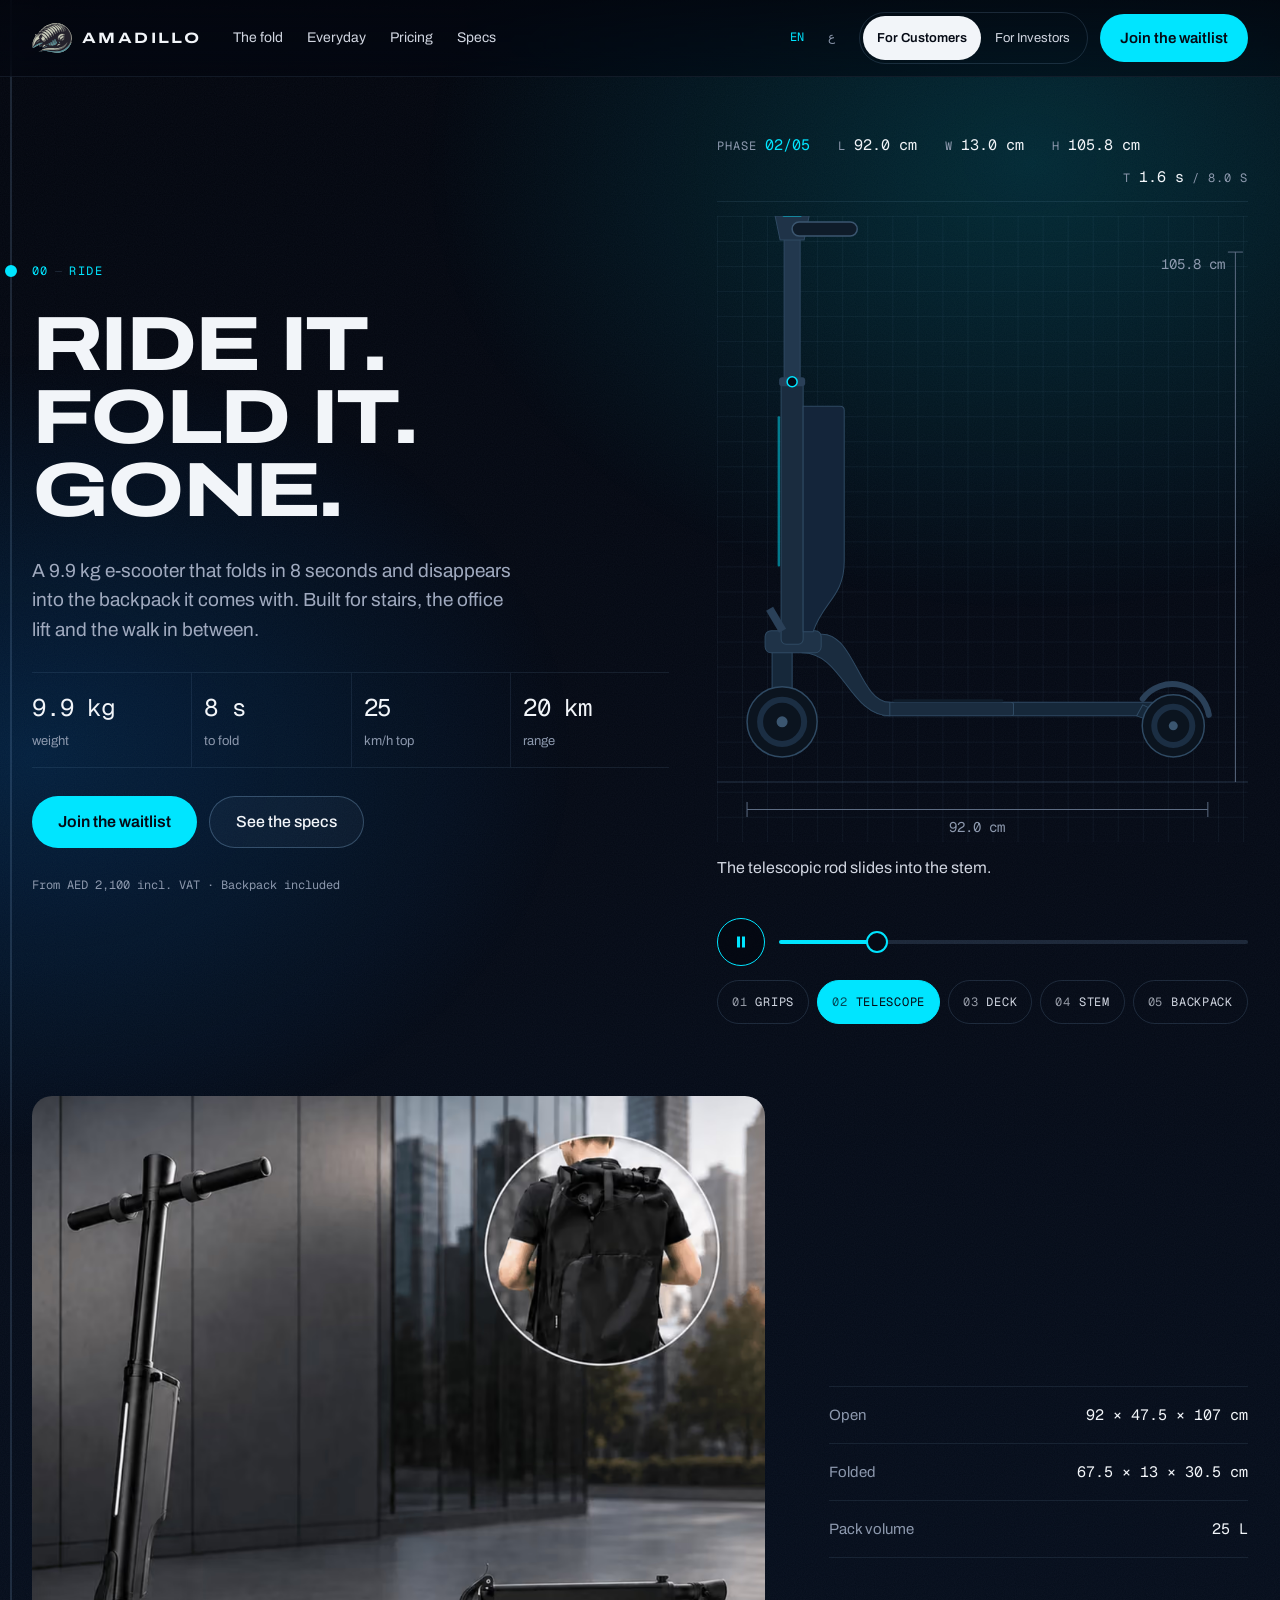
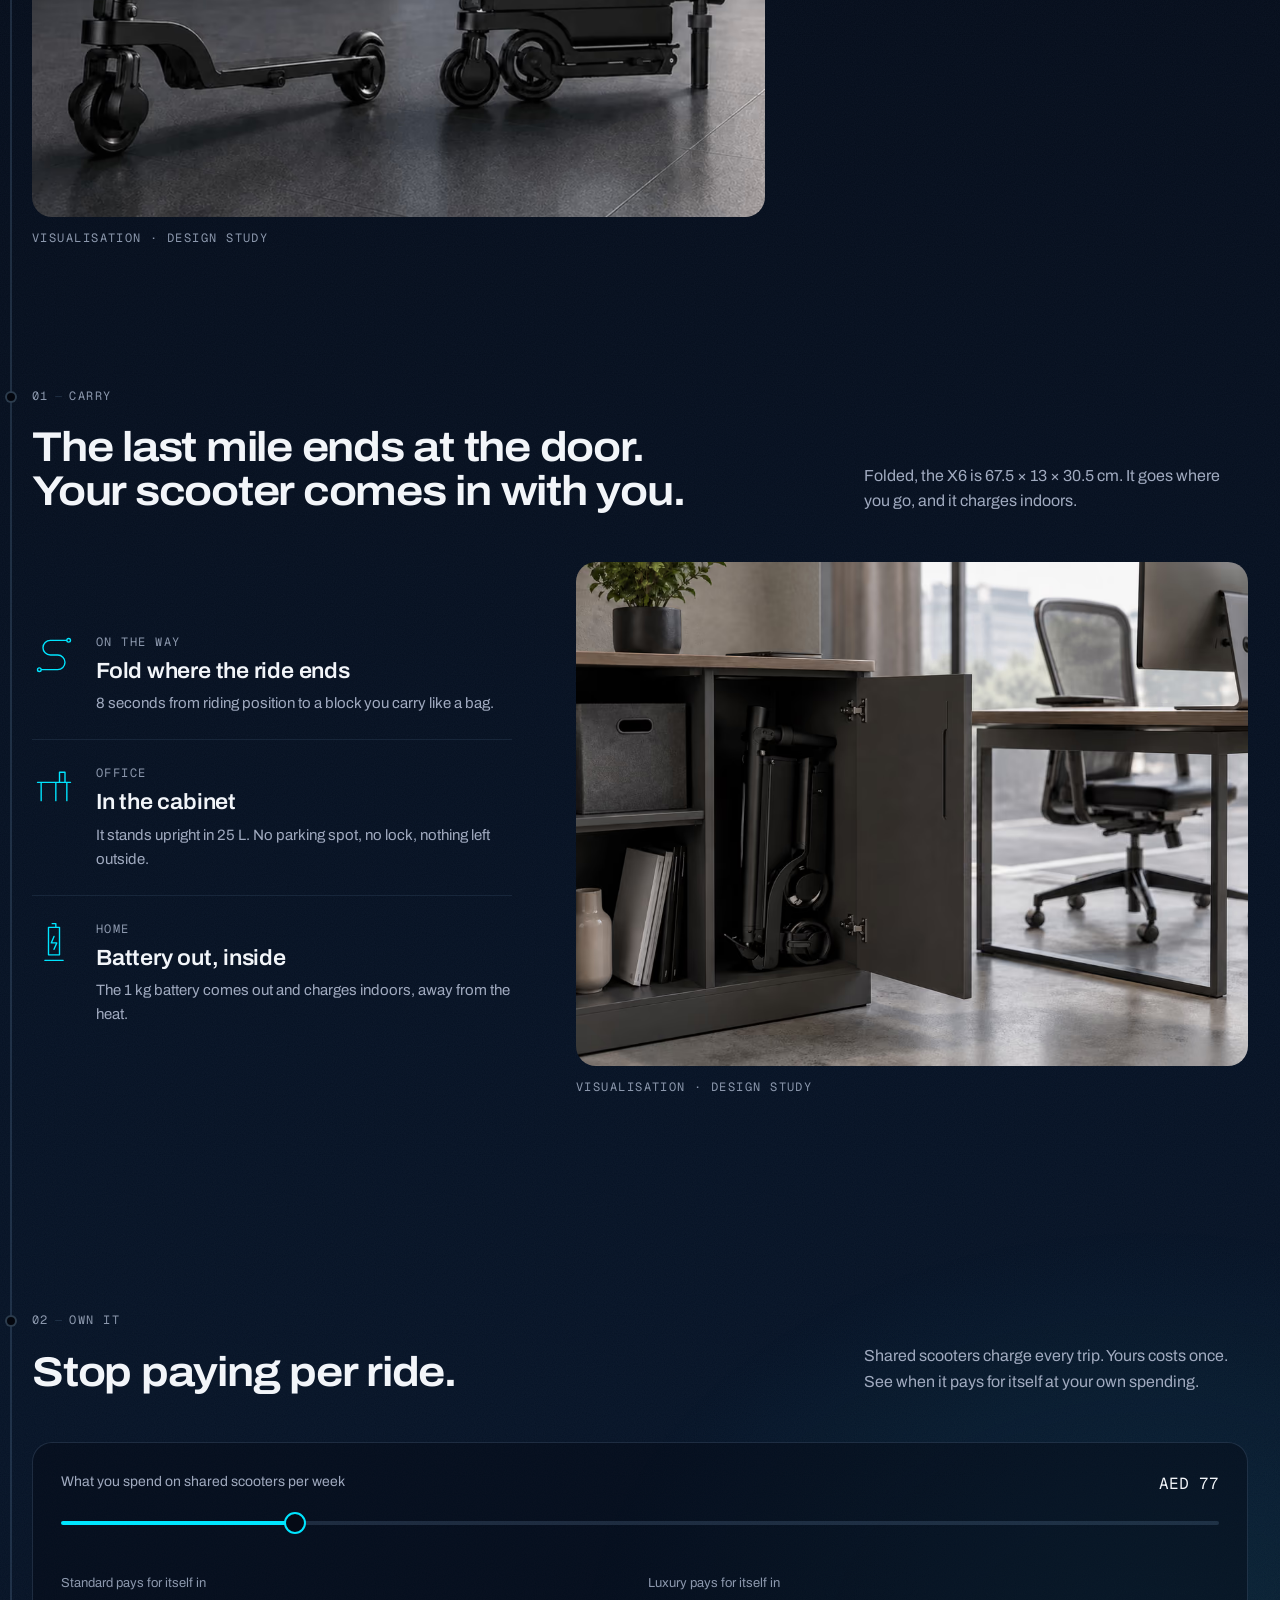
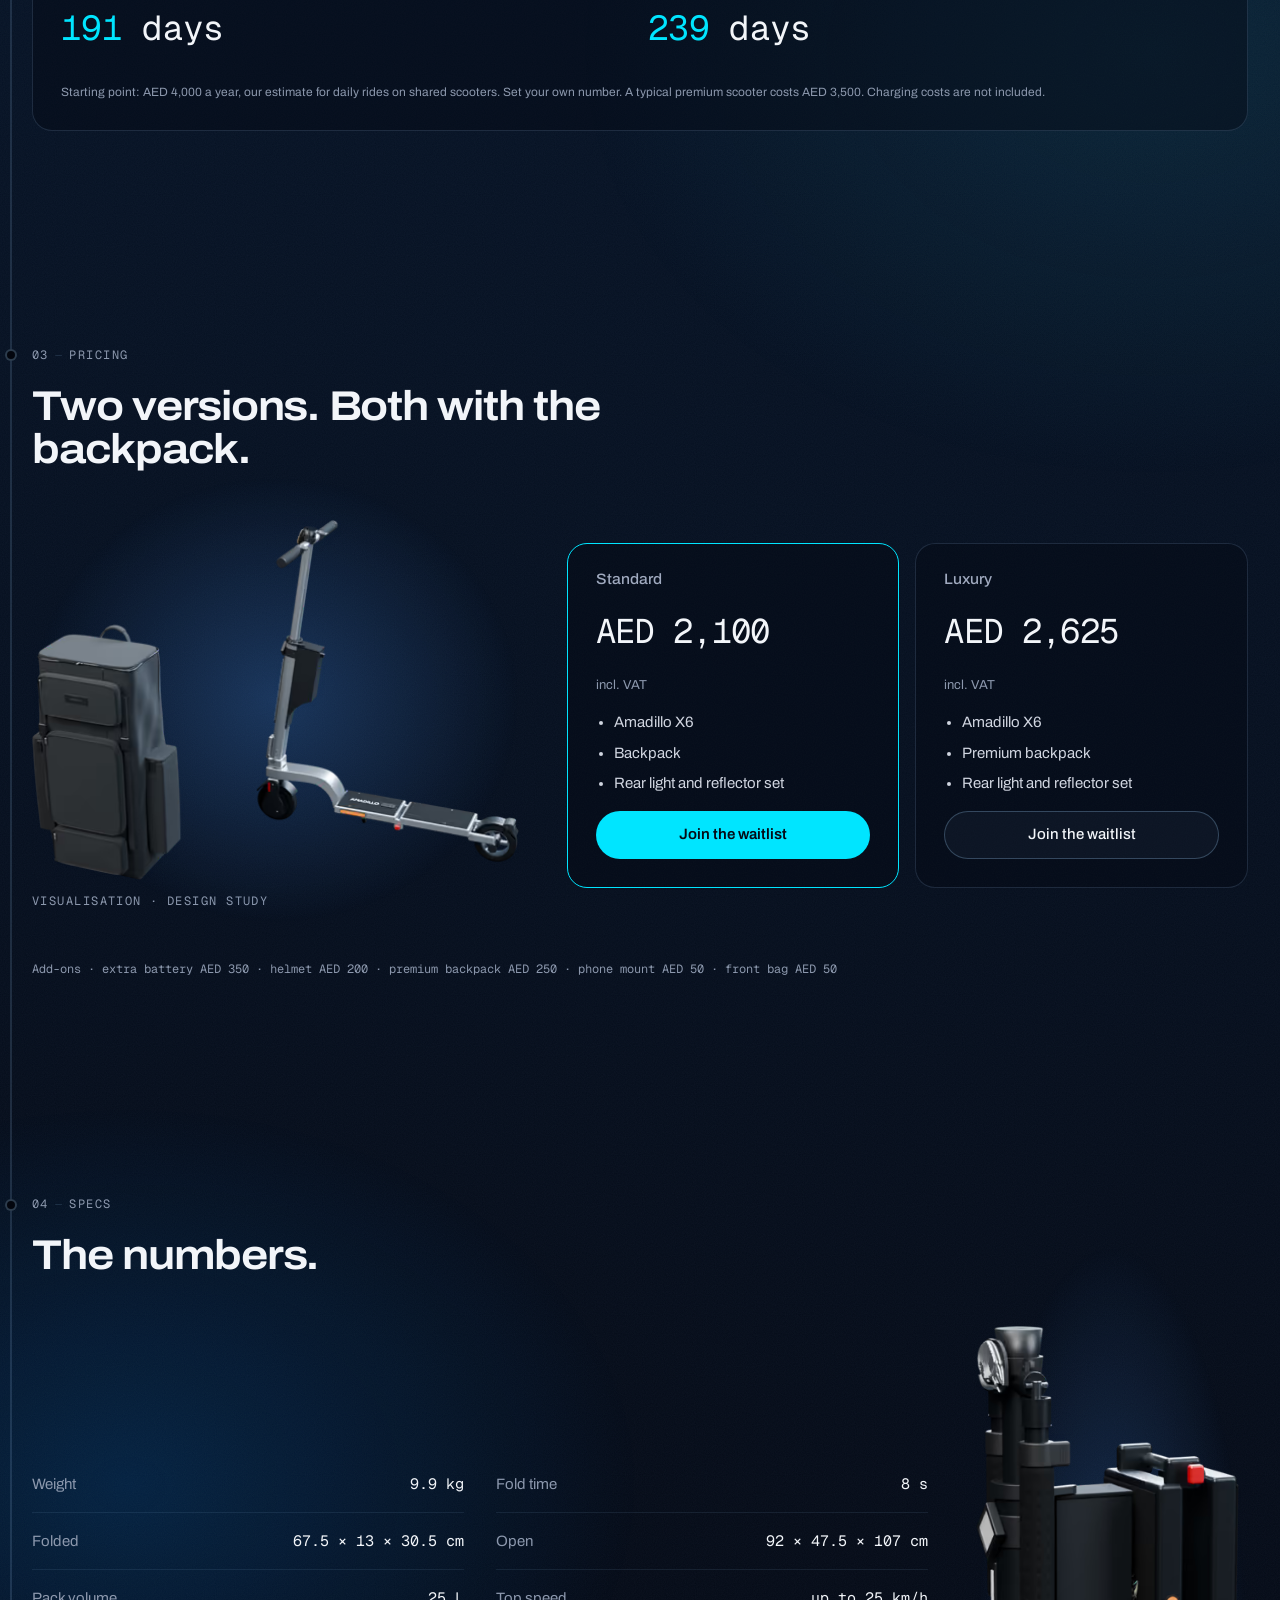
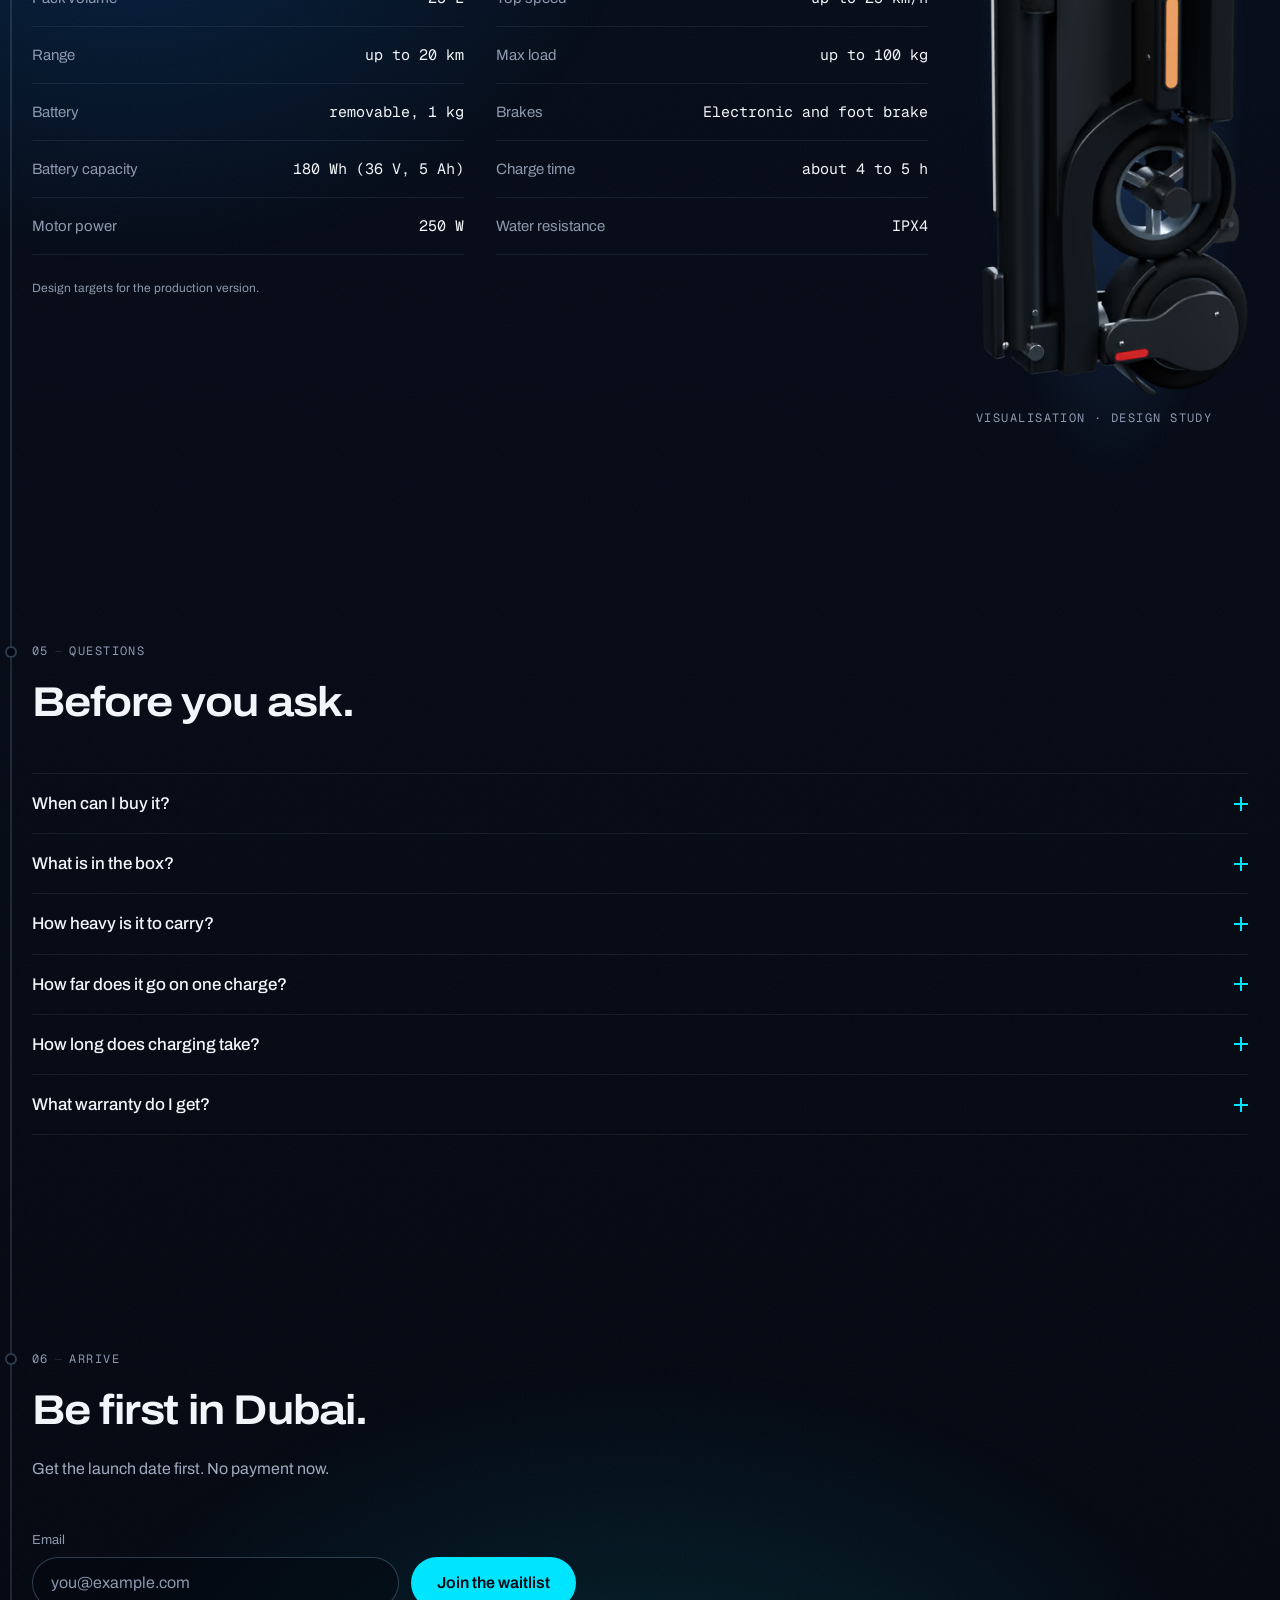
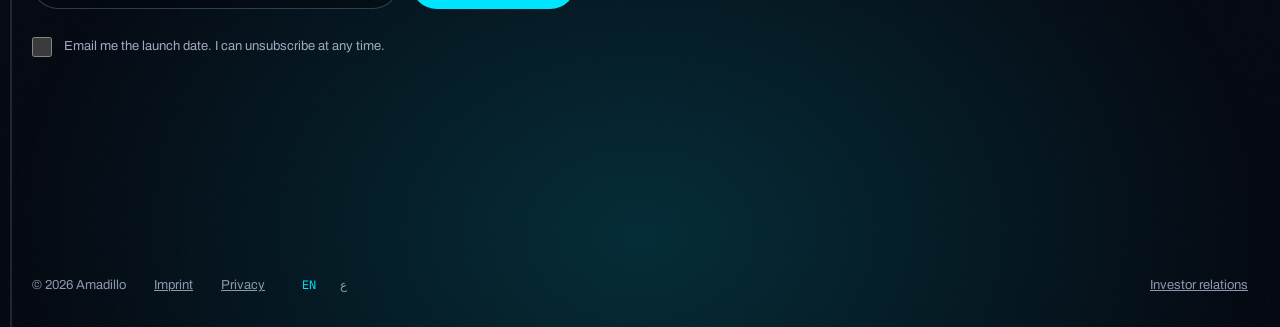
==== commit 7f284ccd: "Drop internal notes from the page source Co-Authored-By: Claude Opus 5.5 <noreply@anthropic.com>" ====
--- a/index.html
+++ b/index.html
@@ -1,2 +1,2 @@
-<!DOCTYPE html><html lang="en" dir="ltr"><head><meta charset="utf-8"><meta name="viewport" content="width=device-width, initial-scale=1"><meta name="color-scheme" content="dark"><meta name="theme-color" content="#050a15"><title>Amadillo — the e-scooter that disappears into your backpack</title><meta name="description" content="A 9.9 kg folding e-scooter for the UAE. Folds in seconds, carries in the backpack it comes with."><!-- Subset fonts (scripts/subset-fonts.mjs), preloaded so the hero text does not wait for the stylesheet. --><link rel="preload" href="/fonts/archivo-wdth-wght.woff2" as="font" type="font/woff2" crossorigin><link rel="preload" href="/fonts/geist-mono-wght.woff2" as="font" type="font/woff2" crossorigin><link rel="icon" type="image/svg+xml" href="/brand/logo-mark.svg"><link rel="alternate icon" type="image/png" href="/brand/favicon-64.png"><link rel="canonical" href="https://amadillo.ae/"><link rel="alternate" hreflang="en" href="https://amadillo.ae/"><link rel="alternate" hreflang="ar" href="https://amadillo.ae/ar/"><link rel="stylesheet" href="/_astro/Base.DRsIj8wl.css"><link rel="stylesheet" href="/_astro/Field.BK8YcaRG.css"><style>.card[data-astro-cid-5iuvr4wi]{flex-direction:column;gap:1rem;padding:1.75rem;display:flex}.card[data-astro-cid-5iuvr4wi].featured{border-color:var(--c-accent)}.name[data-astro-cid-5iuvr4wi]{letter-spacing:0;color:var(--c-text-soft);font-size:.9375rem;font-weight:500}.price[data-astro-cid-5iuvr4wi]{color:var(--c-text-strong);letter-spacing:-.02em;font-size:2.125rem}.note[data-astro-cid-5iuvr4wi]{font-size:var(--fs-small);color:var(--c-text-muted)}ul[data-astro-cid-5iuvr4wi]{flex-direction:column;gap:.5rem;margin:0;padding-inline-start:1.125rem;font-size:.9375rem;line-height:1.5;display:flex}.card[data-astro-cid-5iuvr4wi] .cta{margin-top:auto}
-</style><link rel="stylesheet" href="/_astro/ProductImage.gO01XHYZ.css"><link rel="stylesheet" href="/_astro/Customers.DLJr7918.css"><script type="module" src="/_astro/page.BsuiZEAU.js"></script></head><body><div class="atmosphere" aria-hidden="true" data-astro-cid-astvurxn><span class="field f1" data-astro-cid-astvurxn></span><span class="field f2" data-astro-cid-astvurxn></span><span class="field f3" data-astro-cid-astvurxn></span><span class="field f4" data-astro-cid-astvurxn></span><span class="field f5" data-astro-cid-astvurxn></span></div><a class="skip" href="#main" data-astro-cid-nen7h5rs>Skip to content</a><header class="header" data-astro-cid-nen7h5rs><div class="container bar" data-astro-cid-nen7h5rs><a class="brand" href="/" aria-label="Amadillo home" data-astro-cid-nen7h5rs><img src="/brand/logo-mark.svg" alt="" width="40" height="30" decoding="async" data-astro-cid-nen7h5rs><span dir="ltr" data-astro-cid-nen7h5rs>AMADILLO</span></a><nav aria-label="Sections" class="links" data-astro-cid-nen7h5rs><a href="#fold" data-astro-cid-nen7h5rs>The fold</a><a href="#everyday" data-astro-cid-nen7h5rs>Everyday</a><a href="#pricing" data-astro-cid-nen7h5rs>Pricing</a><a href="#specs" data-astro-cid-nen7h5rs>Specs</a></nav><div class="actions" data-astro-cid-nen7h5rs><span class="lang-wide" data-astro-cid-nen7h5rs><nav class="langs mono" aria-label="Language" data-astro-cid-lemdd452><span class="lang on" aria-current="true" title="English" data-astro-cid-lemdd452>EN</span><a class="lang" href="/ar/" hreflang="ar" lang="ar" title="العربية" aria-label="العربية" data-astro-cid-lemdd452>ع</a></nav></span><nav class="switch" aria-label="Audience" data-astro-cid-ph7txtrj><span class="opt on" aria-current="page" data-astro-cid-ph7txtrj>For Customers</span><a class="opt" href="/investors" data-astro-cid-ph7txtrj>For Investors</a></nav><a href="#waitlist" class="btn btn-primary btn-md cta" data-astro-cid-nen7h5rs="true">Join the waitlist</a><details class="menu" data-astro-cid-nen7h5rs><summary aria-label="Menu" data-astro-cid-nen7h5rs><span class="open" data-astro-cid-nen7h5rs><svg width="18" height="18" viewBox="0 0 16 16" fill="none" stroke="currentColor" stroke-width="1.5" stroke-linecap="round" stroke-linejoin="round" aria-hidden="true"><path d="M2 4.5h12M2 8h12M2 11.5h12"/></svg></span><span class="shut" data-astro-cid-nen7h5rs><svg width="18" height="18" viewBox="0 0 16 16" fill="none" stroke="currentColor" stroke-width="1.5" stroke-linecap="round" stroke-linejoin="round" aria-hidden="true"><path d="m3.5 3.5 9 9m0-9-9 9"/></svg></span></summary><nav aria-label="Sections menu" class="sheet" data-astro-cid-nen7h5rs><a href="#fold" data-astro-cid-nen7h5rs>The fold</a><a href="#everyday" data-astro-cid-nen7h5rs>Everyday</a><a href="#pricing" data-astro-cid-nen7h5rs>Pricing</a><a href="#specs" data-astro-cid-nen7h5rs>Specs</a><a href="#waitlist" class="btn btn-primary btn-md" data-astro-cid-nen7h5rs="true">Join the waitlist</a><div class="lang-sheet" data-astro-cid-nen7h5rs><nav class="langs mono" aria-label="Language" data-astro-cid-lemdd452><span class="lang on" aria-current="true" title="English" data-astro-cid-lemdd452>EN</span><a class="lang" href="/ar/" hreflang="ar" lang="ar" title="العربية" aria-label="العربية" data-astro-cid-lemdd452>ع</a></nav></div></nav></details></div></div></header><script type="module">document.querySelectorAll(`.menu .sheet a`).forEach(e=>{e.addEventListener(`click`,()=>e.closest(`details`)?.removeAttribute(`open`))});</script><main id="main"><div class="route" aria-hidden="true" data-astro-cid-cz245ulg><span class="fill" data-astro-cid-cz245ulg></span></div><section class="container hero" id="top" data-astro-cid-br2oot2i><div class="copy" data-astro-cid-br2oot2i><span class="stop start" data-astro-cid-aq7dzzhk><span class="dot" aria-hidden="true" data-astro-cid-aq7dzzhk></span><span class="mono text" data-astro-cid-aq7dzzhk>00<span class="sep" aria-hidden="true" data-astro-cid-aq7dzzhk>—</span>Ride</span></span><script type="module">var e=()=>{let e=document.documentElement.dir===`rtl`,t=document.documentElement.clientWidth;document.querySelectorAll(`.stop`).forEach(n=>{let r=n.getBoundingClientRect();n.style.setProperty(`--stop-left`,`${e?t-r.right:r.left}px`)})};e(),addEventListener(`resize`,e,{passive:!0});</script><h1 data-astro-cid-br2oot2i><span class="line l1" data-astro-cid-br2oot2i>Ride it.</span><span class="line l2" data-astro-cid-br2oot2i>Fold it.</span><span class="line l3 ghost" data-astro-cid-br2oot2i>Gone.</span></h1><p class="lead" data-astro-cid-br2oot2i>A 9.9 kg e-scooter that folds in 8 seconds and disappears into the backpack it comes with. Built for stairs, the office lift and the walk in between.</p><dl class="stats s-md" style="--cols: 4" data-astro-cid-bchll4or><div class="stat" data-astro-cid-bchll4or><dt class="label" data-astro-cid-bchll4or>weight</dt><dd class="mono value" data-astro-cid-bchll4or>9.9 kg</dd></div><div class="stat" data-astro-cid-bchll4or><dt class="label" data-astro-cid-bchll4or>to fold</dt><dd class="mono value" data-astro-cid-bchll4or>8 s</dd></div><div class="stat" data-astro-cid-bchll4or><dt class="label" data-astro-cid-bchll4or>km/h top</dt><dd class="mono value" data-astro-cid-bchll4or>25</dd></div><div class="stat" data-astro-cid-bchll4or><dt class="label" data-astro-cid-bchll4or>range</dt><dd class="mono value" data-astro-cid-bchll4or>20 km</dd></div></dl><div class="ctas" data-astro-cid-br2oot2i><a href="#waitlist" class="btn btn-primary" data-astro-cid-br2oot2i="true">Join the waitlist</a><a href="#specs" class="btn btn-ghost" data-astro-cid-br2oot2i="true">See the specs</a></div><span class="note mono" data-astro-cid-br2oot2i>From AED 2,100 incl. VAT · Backpack included</span></div><div class="stage" id="fold" data-astro-cid-br2oot2i><div class="ghostfold" data-ghostfold data-seconds="8" data-captions="[&quot;Riding position. 92 × 47.5 × 107 cm, 9.9 kg.&quot;,&quot;Grips fold down. Width drops from 47.5 to 13 cm.&quot;,&quot;The telescopic rod slides into the stem.&quot;,&quot;The rear deck swings forward on its centre hinge.&quot;,&quot;Stem and battery fold flat: 67.5 × 13 × 30.5 cm.&quot;,&quot;Upright into the 25 L backpack. Gone.&quot;]" data-play-label="Play fold animation" data-pause-label="Pause fold animation" data-astro-cid-t42quo57><div class="readout mono" aria-hidden="true" dir="ltr" data-astro-cid-t42quo57><span data-astro-cid-t42quo57>Phase <b class="accent" data-out="phase" data-astro-cid-t42quo57>00/05</b></span><span data-astro-cid-t42quo57>L <b data-out="length" data-astro-cid-t42quo57>92.0 cm</b></span><span class="wide" data-astro-cid-t42quo57>W <b data-out="width" data-astro-cid-t42quo57>47.5 cm</b></span><span data-astro-cid-t42quo57>H <b data-out="height" data-astro-cid-t42quo57>107.0 cm</b></span><span class="time" data-astro-cid-t42quo57>t <b data-out="time" data-astro-cid-t42quo57>0.0 s</b><span class="wide" data-astro-cid-t42quo57> / 8.0 s</span></span></div><svg class="drawing" viewBox="-60 20 1060 1250" role="img" aria-label="Side view of the Amadillo X6 folding from riding position (92 × 107 cm) into its backpack (67.5 × 30.5 cm)." data-astro-cid-t42quo57><line x1="-60" y1="1150" x2="1000" y2="1150" class="ground" data-astro-cid-t42quo57></line><g data-part="lift" data-astro-cid-t42quo57><g data-part="pack" data-astro-cid-t42quo57><g data-part="rear" data-astro-cid-t42quo57><rect x="525" y="1041" width="290" height="27" rx="6" class="p2" data-astro-cid-t42quo57></rect><path d="M790 1046 L862 1080 L848 1094 L778 1068 Z" class="p2" data-astro-cid-t42quo57></path><path d="M790 1034 A 74 74 0 0 1 922 1066" class="fender" data-astro-cid-t42quo57></path><circle cx="851" cy="1088" r="62" class="tyre" data-astro-cid-t42quo57></circle><circle cx="851" cy="1088" r="38" class="rim" data-astro-cid-t42quo57></circle><circle cx="851" cy="1088" r="9" class="hub" data-astro-cid-t42quo57></circle><circle cx="525" cy="1076" r="13" class="joint" data-joint="hinge" data-astro-cid-t42quo57></circle></g><rect x="270" y="1041" width="262" height="27" rx="4" class="p1" data-astro-cid-t42quo57></rect><rect x="292" y="1035" width="220" height="6" rx="3" class="tape" data-astro-cid-t42quo57></rect><path d="M110 905 L150 905 C215 905 225 1041 285 1041 L285 1068 C205 1068 190 942 110 942 Z" class="p1" data-astro-cid-t42quo57></path><rect x="50" y="930" width="40" height="150" rx="10" class="p2" data-astro-cid-t42quo57></rect><circle cx="70" cy="1080" r="70" class="tyre" data-astro-cid-t42quo57></circle><circle cx="70" cy="1080" r="44" class="rim" data-astro-cid-t42quo57></circle><circle cx="70" cy="1080" r="11" class="hub" data-astro-cid-t42quo57></circle><rect x="36" y="898" width="112" height="44" rx="12" class="p3" data-astro-cid-t42quo57></rect><g data-part="stem" data-astro-cid-t42quo57><g data-part="tele" data-astro-cid-t42quo57><rect x="74" y="80" width="32" height="340" rx="8" class="p4" data-astro-cid-t42quo57></rect><path d="M56 58 L124 58 L114 106 L66 106 Z" class="p3" data-astro-cid-t42quo57></path><rect x="70" y="52" width="40" height="7" rx="3" class="display" data-astro-cid-t42quo57></rect><circle cx="90" cy="84" r="18" class="grip" data-part="bar" data-astro-cid-t42quo57></circle><rect x="90" y="70" width="0" height="28" rx="14" class="grip" data-part="grips" data-astro-cid-t42quo57></rect><circle cx="90" cy="84" r="9" class="joint" data-joint="grip" data-astro-cid-t42quo57></circle></g><rect x="68" y="400" width="44" height="525" rx="10" class="p1" data-astro-cid-t42quo57></rect><rect x="61" y="470" width="5" height="300" rx="2" class="light" data-astro-cid-t42quo57></rect><path d="M112 450 L186 450 Q194 450 194 458 L194 760 C194 830 150 842 132 900 L112 900 Z" class="battery" data-astro-cid-t42quo57></path><rect x="64" y="392" width="52" height="18" rx="6" class="clamp" data-astro-cid-t42quo57></rect><path d="M64 902 L38 858 L52 850 L78 894 Z" class="clamp" data-astro-cid-t42quo57></path><circle cx="90" cy="401" r="10" class="joint" data-joint="tele" data-astro-cid-t42quo57></circle><circle cx="90" cy="920" r="13" class="joint" data-joint="stem" data-astro-cid-t42quo57></circle></g></g></g><g data-part="bag" opacity="0" data-astro-cid-t42quo57><path d="M270 640 Q270 560 350 560 L570 560 Q650 560 650 640 L650 1120 Q650 1150 620 1150 L300 1150 Q270 1150 270 1120 Z" class="bag" data-astro-cid-t42quo57></path><path d="M300 660 L300 1100 M620 660 L620 1100" class="seam" data-astro-cid-t42quo57></path><line x1="300" y1="600" x2="620" y2="600" class="strap" data-astro-cid-t42quo57></line><rect x="436" y="690" width="48" height="8" rx="4" class="display" data-astro-cid-t42quo57></rect></g><g data-part="dims" class="dims" data-astro-cid-t42quo57><line x1="0" y1="1205" x2="920" y2="1205" data-dim="l-line" data-astro-cid-t42quo57></line><line x1="0" y1="1190" x2="0" y2="1220" data-astro-cid-t42quo57></line><line x1="920" y1="1190" x2="920" y2="1220" data-dim="l-tick" data-astro-cid-t42quo57></line><text x="460" y="1250" text-anchor="middle" data-dim="l-text" data-astro-cid-t42quo57>92.0 cm</text><line x1="975" y1="1150" x2="975" y2="80" data-dim="h-line" data-astro-cid-t42quo57></line><line x1="960" y1="80" x2="990" y2="80" data-dim="h-tick" data-astro-cid-t42quo57></line><text x="955" y="114" text-anchor="end" data-dim="h-text" data-astro-cid-t42quo57>107.0 cm</text></g><text x="460" y="1250" text-anchor="middle" class="packed" data-part="packed" opacity="0" data-astro-cid-t42quo57>25 L · 9.9 kg · on your back</text></svg><p class="caption" aria-live="polite" data-out="caption" data-astro-cid-t42quo57>Riding position. 92 × 47.5 × 107 cm, 9.9 kg.</p><!-- Left to right in every language: the slider follows the drawing, which reads left to right. --><div class="controls" dir="ltr" data-astro-cid-t42quo57><button type="button" class="play" data-play aria-label="Play fold animation" data-astro-cid-t42quo57><span class="i-play" data-astro-cid-t42quo57><svg width="16" height="16" viewBox="0 0 16 16" fill="none" stroke="currentColor" stroke-width="1.5" stroke-linecap="round" stroke-linejoin="round" aria-hidden="true"><path d="M4.5 2.5 13.5 8l-9 5.5z" fill="currentColor" stroke="none"/></svg></span><span class="i-pause" data-astro-cid-t42quo57><svg width="16" height="16" viewBox="0 0 16 16" fill="none" stroke="currentColor" stroke-width="1.5" stroke-linecap="round" stroke-linejoin="round" aria-hidden="true"><path d="M4 2.5h3v11H4zM9 2.5h3v11H9z" fill="currentColor" stroke="none"/></svg></span></button><label for="ghostfold-range" class="visually-hidden" data-astro-cid-t42quo57>Fold progress</label><input id="ghostfold-range" class="range" type="range" min="0" max="1000" step="1" value="0" style="--fill: 0%" data-range data-astro-cid-t42quo57></div><div class="chips" role="group" aria-label="Jump to a fold phase" data-astro-cid-t42quo57><button type="button" class="chip" aria-pressed="false" data-chip="0.15" data-astro-cid-t42quo57="true" data-astro-cid-ags4ogmk><span class="idx" data-astro-cid-ags4ogmk>01</span>Grips</button><button type="button" class="chip" aria-pressed="false" data-chip="0.35" data-astro-cid-t42quo57="true" data-astro-cid-ags4ogmk><span class="idx" data-astro-cid-ags4ogmk>02</span>Telescope</button><button type="button" class="chip" aria-pressed="false" data-chip="0.6" data-astro-cid-t42quo57="true" data-astro-cid-ags4ogmk><span class="idx" data-astro-cid-ags4ogmk>03</span>Deck</button><button type="button" class="chip" aria-pressed="false" data-chip="0.85" data-astro-cid-t42quo57="true" data-astro-cid-ags4ogmk><span class="idx" data-astro-cid-ags4ogmk>04</span>Stem</button><button type="button" class="chip" aria-pressed="false" data-chip="1" data-astro-cid-t42quo57="true" data-astro-cid-ags4ogmk><span class="idx" data-astro-cid-ags4ogmk>05</span>Backpack</button></div></div><script type="module">var e=[{key:`grips`,end:.15},{key:`telescope`,end:.35},{key:`deck`,end:.6},{key:`stem`,end:.85},{key:`backpack`,end:1}],t={l:920,w:475,h:1070},n={l:675,w:130,h:305},r=e=>e<.5?4*e*e*e:1-(-2*e+2)**3/2,i=e=>Math.min(1,Math.max(0,e));function a(a){let o=i(a),s=(e,t)=>r(i((o-e)/(t-e))),c=s(0,.15),l=s(.15,.35),u=s(.35,.6),d=s(.6,.85),f=s(.85,1),p=Math.min(1,o/.08)*(1-f),m=o<=0?0:e.findIndex(e=>o<=e.end)+1,h=(e,t)=>o>e-.02&&o<t+.02&&f<1;return{phase:m,lift:`translate(0 ${(-50*p).toFixed(1)})`,pack:`translate(${(122*f).toFixed(1)} ${(-203*f).toFixed(1)}) rotate(${(-90*f).toFixed(2)} 338 1015)`,rear:`rotate(${(-180*u).toFixed(2)} 525 1076)`,stem:`rotate(${(90*d).toFixed(2)} 90 920)`,tele:`translate(0 ${(280*l).toFixed(1)})`,gripWidth:130*c,barOpacity:1-c,bag:`translate(0 ${(260*(1-f)).toFixed(1)})`,bagOpacity:f,dimOpacity:1-f,joints:{grip:h(0,.15),tele:h(.15,.35),hinge:h(.35,.6),stem:h(.6,.85)},length:Math.round(t.l-(t.l-n.l)*(.55*u+.45*d)),width:Math.round(t.w-(t.w-n.w)*c),height:Math.round(t.h-280*l-(t.h-280-n.h)*d)}}var o=e=>`${(e/10).toFixed(1)} cm`,s=document.querySelector(`[data-ghostfold]`);s&&c(s);function c(e){let t=t=>e.querySelector(t),n=Object.fromEntries([`lift`,`pack`,`rear`,`stem`,`tele`,`bar`,`grips`,`bag`,`dims`,`packed`].map(e=>[e,t(`[data-part="${e}"]`)])),r=Object.fromEntries([`grip`,`tele`,`hinge`,`stem`].map(e=>[e,t(`[data-joint="${e}"]`)])),i=e=>t(`[data-dim="${e}"]`),s=e=>t(`[data-out="${e}"]`),c=t(`[data-range]`),l=t(`[data-play]`),u=[...e.querySelectorAll(`[data-chip]`)],d=JSON.parse(e.dataset.captions??`[]`),f=Number(e.dataset.seconds??8),p=matchMedia(`(prefers-reduced-motion: reduce)`).matches,m=0,h=-1,g=(e,t)=>{e.textContent!==t&&(e.textContent=t)},_=e=>{if(e===m&&h!==-1)return;m=e;let t=a(e);n.lift.setAttribute(`transform`,t.lift),n.pack.setAttribute(`transform`,t.pack),n.rear.setAttribute(`transform`,t.rear),n.stem.setAttribute(`transform`,t.stem),n.tele.setAttribute(`transform`,t.tele),n.grips.setAttribute(`width`,t.gripWidth.toFixed(1)),n.bar.setAttribute(`opacity`,t.barOpacity.toFixed(2)),n.bag.setAttribute(`transform`,t.bag),n.bag.setAttribute(`opacity`,t.bagOpacity.toFixed(2)),n.dims.setAttribute(`opacity`,t.dimOpacity.toFixed(2)),n.packed.setAttribute(`opacity`,t.bagOpacity.toFixed(2));for(let[e,n]of Object.entries(t.joints))r[e].classList.toggle(`on`,n);i(`l-line`).setAttribute(`x2`,String(t.length)),i(`l-tick`).setAttribute(`x1`,String(t.length)),i(`l-tick`).setAttribute(`x2`,String(t.length)),i(`l-text`).setAttribute(`x`,String(t.length/2)),g(i(`l-text`),o(t.length));let l=1150-t.height;i(`h-line`).setAttribute(`y2`,String(l)),i(`h-tick`).setAttribute(`y1`,String(l)),i(`h-tick`).setAttribute(`y2`,String(l)),i(`h-text`).setAttribute(`y`,String(l+34)),g(i(`h-text`),o(t.height)),g(s(`length`),o(t.length)),g(s(`width`),o(t.width)),g(s(`height`),o(t.height)),g(s(`time`),`${(e*f).toFixed(1)} s`),g(s(`phase`),`0${t.phase}/05`),c.value=String(Math.round(e*1e3)),c.style.setProperty(`--fill`,`${(e*100).toFixed(1)}%`),t.phase!==h&&(h=t.phase,s(`caption`).textContent=d[t.phase]??``,u.forEach((e,n)=>e.setAttribute(`aria-pressed`,String(n+1===t.phase))))},v=0,y=!1,b=t=>{y=t,e.classList.toggle(`is-playing`,t),l.setAttribute(`aria-label`,(t?e.dataset.pauseLabel:e.dataset.playLabel)??``),t||cancelAnimationFrame(v)},x=()=>{m>=1&&_(0),b(!0);let e=performance.now(),t=n=>{let r=Math.min(1,m+(n-e)/(f*1e3*.75));e=n,_(r),r>=1?(b(!1),C()):v=requestAnimationFrame(t)};v=requestAnimationFrame(t)},S,C=()=>S?.disconnect();p||(S=new IntersectionObserver(([e])=>{e.isIntersecting&&!y?x():!e.isIntersecting&&y&&b(!1)},{threshold:.5}),S.observe(t(`.drawing`)));let w=()=>{C(),b(!1)};l.addEventListener(`click`,()=>{let e=y;w(),e||x()}),c.addEventListener(`input`,()=>{w(),_(Number(c.value)/1e3)}),u.forEach(e=>e.addEventListener(`click`,()=>{w(),_(Number(e.dataset.chip))})),_(m)}</script></div></section><div class="container showcase" data-astro-cid-br2oot2i><figure class="product-image photo" data-astro-cid-seiejway><div class="frame" data-astro-cid-seiejway><picture data-astro-cid-seiejway><source type="image/avif" srcset="/img/city-640.avif 640w, /img/city-960.avif 960w, /img/city-1149.avif 1149w" sizes="(min-width: 960px) 46rem, 100vw" data-astro-cid-seiejway><img src="/img/city-640.webp" srcset="/img/city-640.webp 640w, /img/city-960.webp 960w, /img/city-1149.webp 1149w" sizes="(min-width: 960px) 46rem, 100vw" width="1149" height="1130" alt="The Amadillo X6 on a city plaza: open, folded, and in the backpack on a rider’s back." loading="lazy" decoding="async" data-astro-cid-seiejway></picture></div><figcaption class="mono" data-astro-cid-seiejway>Visualisation · design study</figcaption></figure><dl class="specs c-1" data-astro-cid-uzz5av54><div class="row" data-astro-cid-uzz5av54><dt data-astro-cid-uzz5av54>Open</dt><dd class="mono" data-astro-cid-uzz5av54>92 × 47.5 × 107 cm</dd></div><div class="row" data-astro-cid-uzz5av54><dt data-astro-cid-uzz5av54>Folded</dt><dd class="mono" data-astro-cid-uzz5av54>67.5 × 13 × 30.5 cm</dd></div><div class="row" data-astro-cid-uzz5av54><dt data-astro-cid-uzz5av54>Pack volume</dt><dd class="mono" data-astro-cid-uzz5av54>25 L</dd></div></dl></div><section id="everyday" class="section" data-astro-cid-5lyysmr3><div class="container inner" data-astro-cid-5lyysmr3><div class="head split" data-astro-cid-5lyysmr3><div class="titles" data-astro-cid-5lyysmr3><span class="stop" data-astro-cid-aq7dzzhk><span class="dot" aria-hidden="true" data-astro-cid-aq7dzzhk></span><span class="mono text" data-astro-cid-aq7dzzhk>01<span class="sep" aria-hidden="true" data-astro-cid-aq7dzzhk>—</span>Carry</span></span><h2 data-astro-cid-5lyysmr3>The last mile ends at the door. Your scooter comes in with you.</h2></div><p class="lead" data-astro-cid-5lyysmr3>Folded, the X6 is 67.5 × 13 × 30.5 cm. It goes where you go, and it charges indoors.</p></div><div class="everyday" data-astro-cid-br2oot2i><ol class="moments" data-astro-cid-br2oot2i><li data-astro-cid-br2oot2i><svg viewBox="0 0 48 48" aria-hidden="true" class="pict" data-astro-cid-br2oot2i><path d="M10 40h18a8 8 0 0 0 0-16H20a8 8 0 0 1 0-16h18M6 40a2 2 0 1 0 4 0a2 2 0 1 0-4 0M38 8a2 2 0 1 0 4 0a2 2 0 1 0-4 0" data-astro-cid-br2oot2i></path></svg><div class="moment" data-astro-cid-br2oot2i><span class="mono idx" data-astro-cid-br2oot2i>On the way</span><h3 data-astro-cid-br2oot2i>Fold where the ride ends</h3><p data-astro-cid-br2oot2i>8 seconds from riding position to a block you carry like a bag.</p></div></li><li data-astro-cid-br2oot2i><svg viewBox="0 0 48 48" aria-hidden="true" class="pict" data-astro-cid-br2oot2i><path d="M6 20h36M10 20v20M38 20v20M26 20v20M30 9h6v11h-6z" data-astro-cid-br2oot2i></path></svg><div class="moment" data-astro-cid-br2oot2i><span class="mono idx" data-astro-cid-br2oot2i>Office</span><h3 data-astro-cid-br2oot2i>In the cabinet</h3><p data-astro-cid-br2oot2i>It stands upright in 25 L. No parking spot, no lock, nothing left outside.</p></div></li><li data-astro-cid-br2oot2i><svg viewBox="0 0 48 48" aria-hidden="true" class="pict" data-astro-cid-br2oot2i><path d="M18 8h12v30H18zM22 4h4v4M24 18l-3 7h6l-3 7M14 44h20" data-astro-cid-br2oot2i></path></svg><div class="moment" data-astro-cid-br2oot2i><span class="mono idx" data-astro-cid-br2oot2i>Home</span><h3 data-astro-cid-br2oot2i>Battery out, inside</h3><p data-astro-cid-br2oot2i>The 1 kg battery comes out and charges indoors, away from the heat.</p></div></li></ol><figure class="product-image photo" data-astro-cid-seiejway><div class="frame" data-astro-cid-seiejway><picture data-astro-cid-seiejway><source type="image/avif" srcset="/img/cabinet-640.avif 640w, /img/cabinet-1000.avif 1000w, /img/cabinet-1448.avif 1448w" sizes="(min-width: 960px) 44rem, 100vw" data-astro-cid-seiejway><img src="/img/cabinet-640.webp" srcset="/img/cabinet-640.webp 640w, /img/cabinet-1000.webp 1000w, /img/cabinet-1448.webp 1448w" sizes="(min-width: 960px) 44rem, 100vw" width="1448" height="1086" alt="The folded Amadillo X6 standing upright in an office cabinet." loading="lazy" decoding="async" data-astro-cid-seiejway></picture></div><figcaption class="mono" data-astro-cid-seiejway>Visualisation · design study</figcaption></figure></div></div></section><section id="own" class="section" data-astro-cid-5lyysmr3><div class="container inner" data-astro-cid-5lyysmr3><div class="head split" data-astro-cid-5lyysmr3><div class="titles" data-astro-cid-5lyysmr3><span class="stop" data-astro-cid-aq7dzzhk><span class="dot" aria-hidden="true" data-astro-cid-aq7dzzhk></span><span class="mono text" data-astro-cid-aq7dzzhk>02<span class="sep" aria-hidden="true" data-astro-cid-aq7dzzhk>—</span>Own it</span></span><h2 data-astro-cid-5lyysmr3>Stop paying per ride.</h2></div><p class="lead" data-astro-cid-5lyysmr3>Shared scooters charge every trip. Yours costs once. See when it pays for itself at your own spending.</p></div><div class="payback surface" data-payback data-astro-cid-d4ax2vmt><div class="range-field" data-astro-cid-3jnsot4f><div class="top" data-astro-cid-3jnsot4f><label for="rental-week" data-astro-cid-3jnsot4f>What you spend on shared scooters per week</label><output for="rental-week" class="mono" data-pattern="AED {n}" data-locale="en-US" data-astro-cid-3jnsot4f>AED 77</output></div><input id="rental-week" class="range" type="range" min="20" max="300" step="5" value="77" style="--fill: 20.357142857142858%" data-astro-cid-3jnsot4f></div><script type="module">var e=e=>{let t=Number(e.min),n=Number(e.max),r=Number(e.value);e.style.setProperty(`--fill`,`${(r-t)/(n-t)*100}%`);let i=e.closest(`.range-field`)?.querySelector(`output`);i&&(i.textContent=(i.dataset.pattern??`{n}`).replace(`{n}`,r.toLocaleString(i.dataset.locale)))};document.querySelectorAll(`.range-field .range`).forEach(t=>{t.addEventListener(`input`,()=>e(t))});</script><dl class="results" data-astro-cid-d4ax2vmt><div data-astro-cid-d4ax2vmt><dt data-astro-cid-d4ax2vmt>Standard pays for itself in</dt><dd class="mono" data-astro-cid-d4ax2vmt><span data-days="standard" data-price="2100" data-astro-cid-d4ax2vmt>191</span> days</dd></div><div data-astro-cid-d4ax2vmt><dt data-astro-cid-d4ax2vmt>Luxury pays for itself in</dt><dd class="mono" data-astro-cid-d4ax2vmt><span data-days="luxury" data-price="2625" data-astro-cid-d4ax2vmt>239</span> days</dd></div></dl><p class="fine" data-astro-cid-d4ax2vmt>Starting point: AED 4,000 a year, our estimate for daily rides on shared scooters. Set your own number. A typical premium scooter costs AED 3,500. Charging costs are not included.</p></div><script type="module">var e=document.querySelector(`[data-payback]`),t=e?.querySelector(`#rental-week`);if(e&&t){let n=[...e.querySelectorAll(`[data-days]`)];t.addEventListener(`input`,()=>{let e=Number(t.value)/7;n.forEach(t=>t.textContent=String(Math.ceil(Number(t.dataset.price)/e)))})}</script></div></section><section id="pricing" class="section" data-astro-cid-5lyysmr3><div class="container inner" data-astro-cid-5lyysmr3><div class="head split" data-astro-cid-5lyysmr3><div class="titles" data-astro-cid-5lyysmr3><span class="stop" data-astro-cid-aq7dzzhk><span class="dot" aria-hidden="true" data-astro-cid-aq7dzzhk></span><span class="mono text" data-astro-cid-aq7dzzhk>03<span class="sep" aria-hidden="true" data-astro-cid-aq7dzzhk>—</span>Pricing</span></span><h2 data-astro-cid-5lyysmr3>Two versions. Both with the backpack.</h2></div></div><div class="offer" data-astro-cid-br2oot2i><figure class="product-image lit" data-astro-cid-seiejway><div class="frame" data-astro-cid-seiejway><picture data-astro-cid-seiejway><source type="image/avif" srcset="/img/bag-480.avif 480w, /img/bag-800.avif 800w" sizes="(min-width: 960px) 30rem, 100vw" data-astro-cid-seiejway><img src="/img/bag-480.webp" srcset="/img/bag-480.webp 480w, /img/bag-800.webp 800w" sizes="(min-width: 960px) 30rem, 100vw" width="951" height="703" alt="The Amadillo X6 next to its backpack." loading="lazy" decoding="async" data-astro-cid-seiejway></picture></div><figcaption class="mono" data-astro-cid-seiejway>Visualisation · design study</figcaption></figure><div class="prices" data-astro-cid-br2oot2i><article class="card surface featured" data-astro-cid-5iuvr4wi><h3 class="name" data-astro-cid-5iuvr4wi>Standard</h3><p class="mono price" data-astro-cid-5iuvr4wi>AED 2,100</p><p class="note" data-astro-cid-5iuvr4wi>incl. VAT</p><ul data-astro-cid-5iuvr4wi><li data-astro-cid-5iuvr4wi>Amadillo X6</li><li data-astro-cid-5iuvr4wi>Backpack</li><li data-astro-cid-5iuvr4wi>Rear light and reflector set</li></ul><a href="#waitlist" class="btn btn-primary btn-md cta" data-astro-cid-5iuvr4wi="true">Join the waitlist</a></article><article class="card surface" data-astro-cid-5iuvr4wi><h3 class="name" data-astro-cid-5iuvr4wi>Luxury</h3><p class="mono price" data-astro-cid-5iuvr4wi>AED 2,625</p><p class="note" data-astro-cid-5iuvr4wi>incl. VAT</p><ul data-astro-cid-5iuvr4wi><li data-astro-cid-5iuvr4wi>Amadillo X6</li><li data-astro-cid-5iuvr4wi>Premium backpack</li><li data-astro-cid-5iuvr4wi>Rear light and reflector set</li></ul><a href="#waitlist" class="btn btn-ghost btn-md cta" data-astro-cid-5iuvr4wi="true">Join the waitlist</a></article></div></div><p class="addons mono" data-astro-cid-br2oot2i>Add-ons · extra battery AED 350 · helmet AED 200 · premium backpack AED 250 · phone mount AED 50 · front bag AED 50</p></div></section><section id="specs" class="section" data-astro-cid-5lyysmr3><div class="container inner" data-astro-cid-5lyysmr3><div class="head stack" data-astro-cid-5lyysmr3><div class="titles" data-astro-cid-5lyysmr3><span class="stop" data-astro-cid-aq7dzzhk><span class="dot" aria-hidden="true" data-astro-cid-aq7dzzhk></span><span class="mono text" data-astro-cid-aq7dzzhk>04<span class="sep" aria-hidden="true" data-astro-cid-aq7dzzhk>—</span>Specs</span></span><h2 data-astro-cid-5lyysmr3>The numbers.</h2></div></div><div class="spec-sheet" data-astro-cid-br2oot2i><div class="spec-copy" data-astro-cid-br2oot2i><dl class="specs c-2" data-astro-cid-uzz5av54><div class="row" data-astro-cid-uzz5av54><dt data-astro-cid-uzz5av54>Weight</dt><dd class="mono" data-astro-cid-uzz5av54>9.9 kg</dd></div><div class="row" data-astro-cid-uzz5av54><dt data-astro-cid-uzz5av54>Fold time</dt><dd class="mono" data-astro-cid-uzz5av54>8 s</dd></div><div class="row" data-astro-cid-uzz5av54><dt data-astro-cid-uzz5av54>Folded</dt><dd class="mono" data-astro-cid-uzz5av54>67.5 × 13 × 30.5 cm</dd></div><div class="row" data-astro-cid-uzz5av54><dt data-astro-cid-uzz5av54>Open</dt><dd class="mono" data-astro-cid-uzz5av54>92 × 47.5 × 107 cm</dd></div><div class="row" data-astro-cid-uzz5av54><dt data-astro-cid-uzz5av54>Pack volume</dt><dd class="mono" data-astro-cid-uzz5av54>25 L</dd></div><div class="row" data-astro-cid-uzz5av54><dt data-astro-cid-uzz5av54>Top speed</dt><dd class="mono" data-astro-cid-uzz5av54>up to 25 km/h</dd></div><div class="row" data-astro-cid-uzz5av54><dt data-astro-cid-uzz5av54>Range</dt><dd class="mono" data-astro-cid-uzz5av54>up to 20 km</dd></div><div class="row" data-astro-cid-uzz5av54><dt data-astro-cid-uzz5av54>Max load</dt><dd class="mono" data-astro-cid-uzz5av54>up to 100 kg</dd></div><div class="row" data-astro-cid-uzz5av54><dt data-astro-cid-uzz5av54>Battery</dt><dd class="mono" data-astro-cid-uzz5av54>removable, 1 kg</dd></div><div class="row" data-astro-cid-uzz5av54><dt data-astro-cid-uzz5av54>Brakes</dt><dd class="mono" data-astro-cid-uzz5av54>Electronic and foot brake</dd></div><div class="row" data-astro-cid-uzz5av54><dt data-astro-cid-uzz5av54>Battery capacity</dt><dd class="mono" data-astro-cid-uzz5av54>180 Wh (36 V, 5 Ah)</dd></div><div class="row" data-astro-cid-uzz5av54><dt data-astro-cid-uzz5av54>Charge time</dt><dd class="mono" data-astro-cid-uzz5av54>about 4 to 5 h</dd></div><div class="row" data-astro-cid-uzz5av54><dt data-astro-cid-uzz5av54>Motor power</dt><dd class="mono" data-astro-cid-uzz5av54>250 W</dd></div><div class="row" data-astro-cid-uzz5av54><dt data-astro-cid-uzz5av54>Water resistance</dt><dd class="mono" data-astro-cid-uzz5av54>IPX4</dd></div></dl><p class="spec-fine" data-astro-cid-br2oot2i>Design targets for the production version.</p></div><div class="spec-image" data-astro-cid-br2oot2i><figure class="product-image lit" data-astro-cid-seiejway><div class="frame" data-astro-cid-seiejway><picture data-astro-cid-seiejway><source type="image/avif" srcset="/img/folded-320.avif 320w, /img/folded-446.avif 446w" sizes="(min-width: 1100px) 17rem, 13rem" data-astro-cid-seiejway><img src="/img/folded-320.webp" srcset="/img/folded-320.webp 320w, /img/folded-446.webp 446w" sizes="(min-width: 1100px) 17rem, 13rem" width="446" height="1099" alt="The folded Amadillo X6, seen from the side." loading="lazy" decoding="async" data-astro-cid-seiejway></picture></div><figcaption class="mono" data-astro-cid-seiejway>Visualisation · design study</figcaption></figure></div></div></div></section><section id="faq" class="section" data-astro-cid-5lyysmr3><div class="container inner" data-astro-cid-5lyysmr3><div class="head stack" data-astro-cid-5lyysmr3><div class="titles" data-astro-cid-5lyysmr3><span class="stop" data-astro-cid-aq7dzzhk><span class="dot" aria-hidden="true" data-astro-cid-aq7dzzhk></span><span class="mono text" data-astro-cid-aq7dzzhk>05<span class="sep" aria-hidden="true" data-astro-cid-aq7dzzhk>—</span>Questions</span></span><h2 data-astro-cid-5lyysmr3>Before you ask.</h2></div></div><div class="faq" data-astro-cid-4mpds4rx><details data-astro-cid-4mpds4rx><summary data-astro-cid-4mpds4rx><span data-astro-cid-4mpds4rx>When can I buy it?</span><span class="mark" aria-hidden="true" data-astro-cid-4mpds4rx></span></summary><p data-astro-cid-4mpds4rx>The UAE launch is planned for Sep 2027. Join the waitlist and you hear first.</p></details><details data-astro-cid-4mpds4rx><summary data-astro-cid-4mpds4rx><span data-astro-cid-4mpds4rx>What is in the box?</span><span class="mark" aria-hidden="true" data-astro-cid-4mpds4rx></span></summary><p data-astro-cid-4mpds4rx>Amadillo X6, backpack, rear light and reflector set. Luxury comes with the premium backpack.</p></details><details data-astro-cid-4mpds4rx><summary data-astro-cid-4mpds4rx><span data-astro-cid-4mpds4rx>How heavy is it to carry?</span><span class="mark" aria-hidden="true" data-astro-cid-4mpds4rx></span></summary><p data-astro-cid-4mpds4rx>9.9 kg in total. The battery alone weighs 1 kg and comes out.</p></details><details data-astro-cid-4mpds4rx><summary data-astro-cid-4mpds4rx><span data-astro-cid-4mpds4rx>How far does it go on one charge?</span><span class="mark" aria-hidden="true" data-astro-cid-4mpds4rx></span></summary><p data-astro-cid-4mpds4rx>Up to 20 km, at up to 25 km/h, for riders up to 100 kg.</p></details><details data-astro-cid-4mpds4rx><summary data-astro-cid-4mpds4rx><span data-astro-cid-4mpds4rx>How long does charging take?</span><span class="mark" aria-hidden="true" data-astro-cid-4mpds4rx></span></summary><p data-astro-cid-4mpds4rx>About 4 to 5 hours from empty to full. The battery comes out, so you can charge it indoors.</p></details><details data-astro-cid-4mpds4rx><summary data-astro-cid-4mpds4rx><span data-astro-cid-4mpds4rx>What warranty do I get?</span><span class="mark" aria-hidden="true" data-astro-cid-4mpds4rx></span></summary><p class="missing mono" data-astro-cid-4mpds4rx>[to be confirmed]</p></details></div></div></section><section id="waitlist" class="section finale" data-astro-cid-5lyysmr3><div class="container inner" data-astro-cid-5lyysmr3><div class="head stack" data-astro-cid-5lyysmr3><div class="titles" data-astro-cid-5lyysmr3><span class="stop" data-astro-cid-aq7dzzhk><span class="dot" aria-hidden="true" data-astro-cid-aq7dzzhk></span><span class="mono text" data-astro-cid-aq7dzzhk>06<span class="sep" aria-hidden="true" data-astro-cid-aq7dzzhk>—</span>Arrive</span></span><h2 data-astro-cid-5lyysmr3>Be first in Dubai.</h2></div><p class="lead" data-astro-cid-5lyysmr3>Get the launch date first. No payment now.</p></div><!-- Sends to the Google Form in src/data/services.ts once it is set; until then nothing leaves the page. --><form class="waitlist" data-waitlist data-error="Please enter a valid email and tick the box." data-ok="Thanks. The waitlist is not live yet, so nothing was sent." data-failed="That did not work. Please try again or write to info@amadillo.ae." novalidate data-astro-cid-3khiccf5><div class="row" data-astro-cid-3khiccf5><div class="field email" data-astro-cid-afmkvgyw><label for="wl-email" data-astro-cid-afmkvgyw>Email</label><input id="wl-email" type="email" class="input pill" name="email" autocomplete="email" placeholder="you@example.com" required dir="ltr" data-astro-cid-3khiccf5="true" data-astro-cid-afmkvgyw></div><button type="submit" class="btn btn-primary" data-astro-cid-3khiccf5="true">Join the waitlist</button></div><label class="consent" data-astro-cid-3khiccf5><input type="checkbox" name="consent" required data-astro-cid-3khiccf5><span data-astro-cid-3khiccf5>Email me the launch date. I can unsubscribe at any time.</span></label><p class="status" role="status" data-status data-astro-cid-3khiccf5></p></form><script type="module">var e=document.querySelector(`[data-waitlist]`);e?.addEventListener(`submit`,async t=>{t.preventDefault();let n=e.querySelector(`[data-status]`),r=(e,t)=>{n.textContent=e??``,n.dataset.state=t};if(!e.checkValidity())return r(e.dataset.error,`error`);let{action:i,field:a}=e.dataset;if(i&&a){let t=new FormData(e).get(`email`);try{await fetch(i,{method:`POST`,mode:`no-cors`,body:new URLSearchParams({[a]:t})})}catch{return r(e.dataset.failed,`error`)}e.reset()}r(e.dataset.ok,`ok`)});</script></div></section></main><footer class="footer" data-astro-cid-jo6i4kqk><div class="container row" data-astro-cid-jo6i4kqk><span data-astro-cid-jo6i4kqk>© 2026 Amadillo</span><a href="/imprint" data-astro-cid-jo6i4kqk>Imprint</a><a href="/privacy" data-astro-cid-jo6i4kqk>Privacy</a><nav class="langs mono" aria-label="Language" data-astro-cid-lemdd452><span class="lang on" aria-current="true" title="English" data-astro-cid-lemdd452>EN</span><a class="lang" href="/ar/" hreflang="ar" lang="ar" title="العربية" aria-label="العربية" data-astro-cid-lemdd452>ع</a></nav><a class="end" href="/investors" data-astro-cid-jo6i4kqk>Investor relations</a></div></footer></body></html>+<!DOCTYPE html><html lang="en" dir="ltr"><head><meta charset="utf-8"><meta name="viewport" content="width=device-width, initial-scale=1"><meta name="color-scheme" content="dark"><meta name="theme-color" content="#050a15"><title>Amadillo — the e-scooter that disappears into your backpack</title><meta name="description" content="A 9.9 kg folding e-scooter for the UAE. Folds in seconds, carries in the backpack it comes with."><link rel="preload" href="/fonts/archivo-wdth-wght.woff2" as="font" type="font/woff2" crossorigin><link rel="preload" href="/fonts/geist-mono-wght.woff2" as="font" type="font/woff2" crossorigin><link rel="icon" type="image/svg+xml" href="/brand/logo-mark.svg"><link rel="alternate icon" type="image/png" href="/brand/favicon-64.png"><link rel="canonical" href="https://amadillo.ae/"><link rel="alternate" hreflang="en" href="https://amadillo.ae/"><link rel="alternate" hreflang="ar" href="https://amadillo.ae/ar/"><link rel="stylesheet" href="/_astro/Base.DRsIj8wl.css"><link rel="stylesheet" href="/_astro/Field.BK8YcaRG.css"><style>.card[data-astro-cid-5iuvr4wi]{flex-direction:column;gap:1rem;padding:1.75rem;display:flex}.card[data-astro-cid-5iuvr4wi].featured{border-color:var(--c-accent)}.name[data-astro-cid-5iuvr4wi]{letter-spacing:0;color:var(--c-text-soft);font-size:.9375rem;font-weight:500}.price[data-astro-cid-5iuvr4wi]{color:var(--c-text-strong);letter-spacing:-.02em;font-size:2.125rem}.note[data-astro-cid-5iuvr4wi]{font-size:var(--fs-small);color:var(--c-text-muted)}ul[data-astro-cid-5iuvr4wi]{flex-direction:column;gap:.5rem;margin:0;padding-inline-start:1.125rem;font-size:.9375rem;line-height:1.5;display:flex}.card[data-astro-cid-5iuvr4wi] .cta{margin-top:auto}
+</style><link rel="stylesheet" href="/_astro/ProductImage.gO01XHYZ.css"><link rel="stylesheet" href="/_astro/Customers.DLJr7918.css"><script type="module" src="/_astro/page.BsuiZEAU.js"></script></head><body><div class="atmosphere" aria-hidden="true" data-astro-cid-astvurxn><span class="field f1" data-astro-cid-astvurxn></span><span class="field f2" data-astro-cid-astvurxn></span><span class="field f3" data-astro-cid-astvurxn></span><span class="field f4" data-astro-cid-astvurxn></span><span class="field f5" data-astro-cid-astvurxn></span></div><a class="skip" href="#main" data-astro-cid-nen7h5rs>Skip to content</a><header class="header" data-astro-cid-nen7h5rs><div class="container bar" data-astro-cid-nen7h5rs><a class="brand" href="/" aria-label="Amadillo home" data-astro-cid-nen7h5rs><img src="/brand/logo-mark.svg" alt="" width="40" height="30" decoding="async" data-astro-cid-nen7h5rs><span dir="ltr" data-astro-cid-nen7h5rs>AMADILLO</span></a><nav aria-label="Sections" class="links" data-astro-cid-nen7h5rs><a href="#fold" data-astro-cid-nen7h5rs>The fold</a><a href="#everyday" data-astro-cid-nen7h5rs>Everyday</a><a href="#pricing" data-astro-cid-nen7h5rs>Pricing</a><a href="#specs" data-astro-cid-nen7h5rs>Specs</a></nav><div class="actions" data-astro-cid-nen7h5rs><span class="lang-wide" data-astro-cid-nen7h5rs><nav class="langs mono" aria-label="Language" data-astro-cid-lemdd452><span class="lang on" aria-current="true" title="English" data-astro-cid-lemdd452>EN</span><a class="lang" href="/ar/" hreflang="ar" lang="ar" title="العربية" aria-label="العربية" data-astro-cid-lemdd452>ع</a></nav></span><nav class="switch" aria-label="Audience" data-astro-cid-ph7txtrj><span class="opt on" aria-current="page" data-astro-cid-ph7txtrj>For Customers</span><a class="opt" href="/investors" data-astro-cid-ph7txtrj>For Investors</a></nav><a href="#waitlist" class="btn btn-primary btn-md cta" data-astro-cid-nen7h5rs="true">Join the waitlist</a><details class="menu" data-astro-cid-nen7h5rs><summary aria-label="Menu" data-astro-cid-nen7h5rs><span class="open" data-astro-cid-nen7h5rs><svg width="18" height="18" viewBox="0 0 16 16" fill="none" stroke="currentColor" stroke-width="1.5" stroke-linecap="round" stroke-linejoin="round" aria-hidden="true"><path d="M2 4.5h12M2 8h12M2 11.5h12"/></svg></span><span class="shut" data-astro-cid-nen7h5rs><svg width="18" height="18" viewBox="0 0 16 16" fill="none" stroke="currentColor" stroke-width="1.5" stroke-linecap="round" stroke-linejoin="round" aria-hidden="true"><path d="m3.5 3.5 9 9m0-9-9 9"/></svg></span></summary><nav aria-label="Sections menu" class="sheet" data-astro-cid-nen7h5rs><a href="#fold" data-astro-cid-nen7h5rs>The fold</a><a href="#everyday" data-astro-cid-nen7h5rs>Everyday</a><a href="#pricing" data-astro-cid-nen7h5rs>Pricing</a><a href="#specs" data-astro-cid-nen7h5rs>Specs</a><a href="#waitlist" class="btn btn-primary btn-md" data-astro-cid-nen7h5rs="true">Join the waitlist</a><div class="lang-sheet" data-astro-cid-nen7h5rs><nav class="langs mono" aria-label="Language" data-astro-cid-lemdd452><span class="lang on" aria-current="true" title="English" data-astro-cid-lemdd452>EN</span><a class="lang" href="/ar/" hreflang="ar" lang="ar" title="العربية" aria-label="العربية" data-astro-cid-lemdd452>ع</a></nav></div></nav></details></div></div></header><script type="module">document.querySelectorAll(`.menu .sheet a`).forEach(e=>{e.addEventListener(`click`,()=>e.closest(`details`)?.removeAttribute(`open`))});</script><main id="main"><div class="route" aria-hidden="true" data-astro-cid-cz245ulg><span class="fill" data-astro-cid-cz245ulg></span></div><section class="container hero" id="top" data-astro-cid-br2oot2i><div class="copy" data-astro-cid-br2oot2i><span class="stop start" data-astro-cid-aq7dzzhk><span class="dot" aria-hidden="true" data-astro-cid-aq7dzzhk></span><span class="mono text" data-astro-cid-aq7dzzhk>00<span class="sep" aria-hidden="true" data-astro-cid-aq7dzzhk>—</span>Ride</span></span><script type="module">var e=()=>{let e=document.documentElement.dir===`rtl`,t=document.documentElement.clientWidth;document.querySelectorAll(`.stop`).forEach(n=>{let r=n.getBoundingClientRect();n.style.setProperty(`--stop-left`,`${e?t-r.right:r.left}px`)})};e(),addEventListener(`resize`,e,{passive:!0});</script><h1 data-astro-cid-br2oot2i><span class="line l1" data-astro-cid-br2oot2i>Ride it.</span><span class="line l2" data-astro-cid-br2oot2i>Fold it.</span><span class="line l3 ghost" data-astro-cid-br2oot2i>Gone.</span></h1><p class="lead" data-astro-cid-br2oot2i>A 9.9 kg e-scooter that folds in 8 seconds and disappears into the backpack it comes with. Built for stairs, the office lift and the walk in between.</p><dl class="stats s-md" style="--cols: 4" data-astro-cid-bchll4or><div class="stat" data-astro-cid-bchll4or><dt class="label" data-astro-cid-bchll4or>weight</dt><dd class="mono value" data-astro-cid-bchll4or>9.9 kg</dd></div><div class="stat" data-astro-cid-bchll4or><dt class="label" data-astro-cid-bchll4or>to fold</dt><dd class="mono value" data-astro-cid-bchll4or>8 s</dd></div><div class="stat" data-astro-cid-bchll4or><dt class="label" data-astro-cid-bchll4or>km/h top</dt><dd class="mono value" data-astro-cid-bchll4or>25</dd></div><div class="stat" data-astro-cid-bchll4or><dt class="label" data-astro-cid-bchll4or>range</dt><dd class="mono value" data-astro-cid-bchll4or>20 km</dd></div></dl><div class="ctas" data-astro-cid-br2oot2i><a href="#waitlist" class="btn btn-primary" data-astro-cid-br2oot2i="true">Join the waitlist</a><a href="#specs" class="btn btn-ghost" data-astro-cid-br2oot2i="true">See the specs</a></div><span class="note mono" data-astro-cid-br2oot2i>From AED 2,100 incl. VAT · Backpack included</span></div><div class="stage" id="fold" data-astro-cid-br2oot2i><div class="ghostfold" data-ghostfold data-seconds="8" data-captions="[&quot;Riding position. 92 × 47.5 × 107 cm, 9.9 kg.&quot;,&quot;Grips fold down. Width drops from 47.5 to 13 cm.&quot;,&quot;The telescopic rod slides into the stem.&quot;,&quot;The rear deck swings forward on its centre hinge.&quot;,&quot;Stem and battery fold flat: 67.5 × 13 × 30.5 cm.&quot;,&quot;Upright into the 25 L backpack. Gone.&quot;]" data-play-label="Play fold animation" data-pause-label="Pause fold animation" data-astro-cid-t42quo57><div class="readout mono" aria-hidden="true" dir="ltr" data-astro-cid-t42quo57><span data-astro-cid-t42quo57>Phase <b class="accent" data-out="phase" data-astro-cid-t42quo57>00/05</b></span><span data-astro-cid-t42quo57>L <b data-out="length" data-astro-cid-t42quo57>92.0 cm</b></span><span class="wide" data-astro-cid-t42quo57>W <b data-out="width" data-astro-cid-t42quo57>47.5 cm</b></span><span data-astro-cid-t42quo57>H <b data-out="height" data-astro-cid-t42quo57>107.0 cm</b></span><span class="time" data-astro-cid-t42quo57>t <b data-out="time" data-astro-cid-t42quo57>0.0 s</b><span class="wide" data-astro-cid-t42quo57> / 8.0 s</span></span></div><svg class="drawing" viewBox="-60 20 1060 1250" role="img" aria-label="Side view of the Amadillo X6 folding from riding position (92 × 107 cm) into its backpack (67.5 × 30.5 cm)." data-astro-cid-t42quo57><line x1="-60" y1="1150" x2="1000" y2="1150" class="ground" data-astro-cid-t42quo57></line><g data-part="lift" data-astro-cid-t42quo57><g data-part="pack" data-astro-cid-t42quo57><g data-part="rear" data-astro-cid-t42quo57><rect x="525" y="1041" width="290" height="27" rx="6" class="p2" data-astro-cid-t42quo57></rect><path d="M790 1046 L862 1080 L848 1094 L778 1068 Z" class="p2" data-astro-cid-t42quo57></path><path d="M790 1034 A 74 74 0 0 1 922 1066" class="fender" data-astro-cid-t42quo57></path><circle cx="851" cy="1088" r="62" class="tyre" data-astro-cid-t42quo57></circle><circle cx="851" cy="1088" r="38" class="rim" data-astro-cid-t42quo57></circle><circle cx="851" cy="1088" r="9" class="hub" data-astro-cid-t42quo57></circle><circle cx="525" cy="1076" r="13" class="joint" data-joint="hinge" data-astro-cid-t42quo57></circle></g><rect x="270" y="1041" width="262" height="27" rx="4" class="p1" data-astro-cid-t42quo57></rect><rect x="292" y="1035" width="220" height="6" rx="3" class="tape" data-astro-cid-t42quo57></rect><path d="M110 905 L150 905 C215 905 225 1041 285 1041 L285 1068 C205 1068 190 942 110 942 Z" class="p1" data-astro-cid-t42quo57></path><rect x="50" y="930" width="40" height="150" rx="10" class="p2" data-astro-cid-t42quo57></rect><circle cx="70" cy="1080" r="70" class="tyre" data-astro-cid-t42quo57></circle><circle cx="70" cy="1080" r="44" class="rim" data-astro-cid-t42quo57></circle><circle cx="70" cy="1080" r="11" class="hub" data-astro-cid-t42quo57></circle><rect x="36" y="898" width="112" height="44" rx="12" class="p3" data-astro-cid-t42quo57></rect><g data-part="stem" data-astro-cid-t42quo57><g data-part="tele" data-astro-cid-t42quo57><rect x="74" y="80" width="32" height="340" rx="8" class="p4" data-astro-cid-t42quo57></rect><path d="M56 58 L124 58 L114 106 L66 106 Z" class="p3" data-astro-cid-t42quo57></path><rect x="70" y="52" width="40" height="7" rx="3" class="display" data-astro-cid-t42quo57></rect><circle cx="90" cy="84" r="18" class="grip" data-part="bar" data-astro-cid-t42quo57></circle><rect x="90" y="70" width="0" height="28" rx="14" class="grip" data-part="grips" data-astro-cid-t42quo57></rect><circle cx="90" cy="84" r="9" class="joint" data-joint="grip" data-astro-cid-t42quo57></circle></g><rect x="68" y="400" width="44" height="525" rx="10" class="p1" data-astro-cid-t42quo57></rect><rect x="61" y="470" width="5" height="300" rx="2" class="light" data-astro-cid-t42quo57></rect><path d="M112 450 L186 450 Q194 450 194 458 L194 760 C194 830 150 842 132 900 L112 900 Z" class="battery" data-astro-cid-t42quo57></path><rect x="64" y="392" width="52" height="18" rx="6" class="clamp" data-astro-cid-t42quo57></rect><path d="M64 902 L38 858 L52 850 L78 894 Z" class="clamp" data-astro-cid-t42quo57></path><circle cx="90" cy="401" r="10" class="joint" data-joint="tele" data-astro-cid-t42quo57></circle><circle cx="90" cy="920" r="13" class="joint" data-joint="stem" data-astro-cid-t42quo57></circle></g></g></g><g data-part="bag" opacity="0" data-astro-cid-t42quo57><path d="M270 640 Q270 560 350 560 L570 560 Q650 560 650 640 L650 1120 Q650 1150 620 1150 L300 1150 Q270 1150 270 1120 Z" class="bag" data-astro-cid-t42quo57></path><path d="M300 660 L300 1100 M620 660 L620 1100" class="seam" data-astro-cid-t42quo57></path><line x1="300" y1="600" x2="620" y2="600" class="strap" data-astro-cid-t42quo57></line><rect x="436" y="690" width="48" height="8" rx="4" class="display" data-astro-cid-t42quo57></rect></g><g data-part="dims" class="dims" data-astro-cid-t42quo57><line x1="0" y1="1205" x2="920" y2="1205" data-dim="l-line" data-astro-cid-t42quo57></line><line x1="0" y1="1190" x2="0" y2="1220" data-astro-cid-t42quo57></line><line x1="920" y1="1190" x2="920" y2="1220" data-dim="l-tick" data-astro-cid-t42quo57></line><text x="460" y="1250" text-anchor="middle" data-dim="l-text" data-astro-cid-t42quo57>92.0 cm</text><line x1="975" y1="1150" x2="975" y2="80" data-dim="h-line" data-astro-cid-t42quo57></line><line x1="960" y1="80" x2="990" y2="80" data-dim="h-tick" data-astro-cid-t42quo57></line><text x="955" y="114" text-anchor="end" data-dim="h-text" data-astro-cid-t42quo57>107.0 cm</text></g><text x="460" y="1250" text-anchor="middle" class="packed" data-part="packed" opacity="0" data-astro-cid-t42quo57>25 L · 9.9 kg · on your back</text></svg><p class="caption" aria-live="polite" data-out="caption" data-astro-cid-t42quo57>Riding position. 92 × 47.5 × 107 cm, 9.9 kg.</p><div class="controls" dir="ltr" data-astro-cid-t42quo57><button type="button" class="play" data-play aria-label="Play fold animation" data-astro-cid-t42quo57><span class="i-play" data-astro-cid-t42quo57><svg width="16" height="16" viewBox="0 0 16 16" fill="none" stroke="currentColor" stroke-width="1.5" stroke-linecap="round" stroke-linejoin="round" aria-hidden="true"><path d="M4.5 2.5 13.5 8l-9 5.5z" fill="currentColor" stroke="none"/></svg></span><span class="i-pause" data-astro-cid-t42quo57><svg width="16" height="16" viewBox="0 0 16 16" fill="none" stroke="currentColor" stroke-width="1.5" stroke-linecap="round" stroke-linejoin="round" aria-hidden="true"><path d="M4 2.5h3v11H4zM9 2.5h3v11H9z" fill="currentColor" stroke="none"/></svg></span></button><label for="ghostfold-range" class="visually-hidden" data-astro-cid-t42quo57>Fold progress</label><input id="ghostfold-range" class="range" type="range" min="0" max="1000" step="1" value="0" style="--fill: 0%" data-range data-astro-cid-t42quo57></div><div class="chips" role="group" aria-label="Jump to a fold phase" data-astro-cid-t42quo57><button type="button" class="chip" aria-pressed="false" data-chip="0.15" data-astro-cid-t42quo57="true" data-astro-cid-ags4ogmk><span class="idx" data-astro-cid-ags4ogmk>01</span>Grips</button><button type="button" class="chip" aria-pressed="false" data-chip="0.35" data-astro-cid-t42quo57="true" data-astro-cid-ags4ogmk><span class="idx" data-astro-cid-ags4ogmk>02</span>Telescope</button><button type="button" class="chip" aria-pressed="false" data-chip="0.6" data-astro-cid-t42quo57="true" data-astro-cid-ags4ogmk><span class="idx" data-astro-cid-ags4ogmk>03</span>Deck</button><button type="button" class="chip" aria-pressed="false" data-chip="0.85" data-astro-cid-t42quo57="true" data-astro-cid-ags4ogmk><span class="idx" data-astro-cid-ags4ogmk>04</span>Stem</button><button type="button" class="chip" aria-pressed="false" data-chip="1" data-astro-cid-t42quo57="true" data-astro-cid-ags4ogmk><span class="idx" data-astro-cid-ags4ogmk>05</span>Backpack</button></div></div><script type="module">var e=[{key:`grips`,end:.15},{key:`telescope`,end:.35},{key:`deck`,end:.6},{key:`stem`,end:.85},{key:`backpack`,end:1}],t={l:920,w:475,h:1070},n={l:675,w:130,h:305},r=e=>e<.5?4*e*e*e:1-(-2*e+2)**3/2,i=e=>Math.min(1,Math.max(0,e));function a(a){let o=i(a),s=(e,t)=>r(i((o-e)/(t-e))),c=s(0,.15),l=s(.15,.35),u=s(.35,.6),d=s(.6,.85),f=s(.85,1),p=Math.min(1,o/.08)*(1-f),m=o<=0?0:e.findIndex(e=>o<=e.end)+1,h=(e,t)=>o>e-.02&&o<t+.02&&f<1;return{phase:m,lift:`translate(0 ${(-50*p).toFixed(1)})`,pack:`translate(${(122*f).toFixed(1)} ${(-203*f).toFixed(1)}) rotate(${(-90*f).toFixed(2)} 338 1015)`,rear:`rotate(${(-180*u).toFixed(2)} 525 1076)`,stem:`rotate(${(90*d).toFixed(2)} 90 920)`,tele:`translate(0 ${(280*l).toFixed(1)})`,gripWidth:130*c,barOpacity:1-c,bag:`translate(0 ${(260*(1-f)).toFixed(1)})`,bagOpacity:f,dimOpacity:1-f,joints:{grip:h(0,.15),tele:h(.15,.35),hinge:h(.35,.6),stem:h(.6,.85)},length:Math.round(t.l-(t.l-n.l)*(.55*u+.45*d)),width:Math.round(t.w-(t.w-n.w)*c),height:Math.round(t.h-280*l-(t.h-280-n.h)*d)}}var o=e=>`${(e/10).toFixed(1)} cm`,s=document.querySelector(`[data-ghostfold]`);s&&c(s);function c(e){let t=t=>e.querySelector(t),n=Object.fromEntries([`lift`,`pack`,`rear`,`stem`,`tele`,`bar`,`grips`,`bag`,`dims`,`packed`].map(e=>[e,t(`[data-part="${e}"]`)])),r=Object.fromEntries([`grip`,`tele`,`hinge`,`stem`].map(e=>[e,t(`[data-joint="${e}"]`)])),i=e=>t(`[data-dim="${e}"]`),s=e=>t(`[data-out="${e}"]`),c=t(`[data-range]`),l=t(`[data-play]`),u=[...e.querySelectorAll(`[data-chip]`)],d=JSON.parse(e.dataset.captions??`[]`),f=Number(e.dataset.seconds??8),p=matchMedia(`(prefers-reduced-motion: reduce)`).matches,m=0,h=-1,g=(e,t)=>{e.textContent!==t&&(e.textContent=t)},_=e=>{if(e===m&&h!==-1)return;m=e;let t=a(e);n.lift.setAttribute(`transform`,t.lift),n.pack.setAttribute(`transform`,t.pack),n.rear.setAttribute(`transform`,t.rear),n.stem.setAttribute(`transform`,t.stem),n.tele.setAttribute(`transform`,t.tele),n.grips.setAttribute(`width`,t.gripWidth.toFixed(1)),n.bar.setAttribute(`opacity`,t.barOpacity.toFixed(2)),n.bag.setAttribute(`transform`,t.bag),n.bag.setAttribute(`opacity`,t.bagOpacity.toFixed(2)),n.dims.setAttribute(`opacity`,t.dimOpacity.toFixed(2)),n.packed.setAttribute(`opacity`,t.bagOpacity.toFixed(2));for(let[e,n]of Object.entries(t.joints))r[e].classList.toggle(`on`,n);i(`l-line`).setAttribute(`x2`,String(t.length)),i(`l-tick`).setAttribute(`x1`,String(t.length)),i(`l-tick`).setAttribute(`x2`,String(t.length)),i(`l-text`).setAttribute(`x`,String(t.length/2)),g(i(`l-text`),o(t.length));let l=1150-t.height;i(`h-line`).setAttribute(`y2`,String(l)),i(`h-tick`).setAttribute(`y1`,String(l)),i(`h-tick`).setAttribute(`y2`,String(l)),i(`h-text`).setAttribute(`y`,String(l+34)),g(i(`h-text`),o(t.height)),g(s(`length`),o(t.length)),g(s(`width`),o(t.width)),g(s(`height`),o(t.height)),g(s(`time`),`${(e*f).toFixed(1)} s`),g(s(`phase`),`0${t.phase}/05`),c.value=String(Math.round(e*1e3)),c.style.setProperty(`--fill`,`${(e*100).toFixed(1)}%`),t.phase!==h&&(h=t.phase,s(`caption`).textContent=d[t.phase]??``,u.forEach((e,n)=>e.setAttribute(`aria-pressed`,String(n+1===t.phase))))},v=0,y=!1,b=t=>{y=t,e.classList.toggle(`is-playing`,t),l.setAttribute(`aria-label`,(t?e.dataset.pauseLabel:e.dataset.playLabel)??``),t||cancelAnimationFrame(v)},x=()=>{m>=1&&_(0),b(!0);let e=performance.now(),t=n=>{let r=Math.min(1,m+(n-e)/(f*1e3*.75));e=n,_(r),r>=1?(b(!1),C()):v=requestAnimationFrame(t)};v=requestAnimationFrame(t)},S,C=()=>S?.disconnect();p||(S=new IntersectionObserver(([e])=>{e.isIntersecting&&!y?x():!e.isIntersecting&&y&&b(!1)},{threshold:.5}),S.observe(t(`.drawing`)));let w=()=>{C(),b(!1)};l.addEventListener(`click`,()=>{let e=y;w(),e||x()}),c.addEventListener(`input`,()=>{w(),_(Number(c.value)/1e3)}),u.forEach(e=>e.addEventListener(`click`,()=>{w(),_(Number(e.dataset.chip))})),_(m)}</script></div></section><div class="container showcase" data-astro-cid-br2oot2i><figure class="product-image photo" data-astro-cid-seiejway><div class="frame" data-astro-cid-seiejway><picture data-astro-cid-seiejway><source type="image/avif" srcset="/img/city-640.avif 640w, /img/city-960.avif 960w, /img/city-1149.avif 1149w" sizes="(min-width: 960px) 46rem, 100vw" data-astro-cid-seiejway><img src="/img/city-640.webp" srcset="/img/city-640.webp 640w, /img/city-960.webp 960w, /img/city-1149.webp 1149w" sizes="(min-width: 960px) 46rem, 100vw" width="1149" height="1130" alt="The Amadillo X6 on a city plaza: open, folded, and in the backpack on a rider’s back." loading="lazy" decoding="async" data-astro-cid-seiejway></picture></div><figcaption class="mono" data-astro-cid-seiejway>Visualisation · design study</figcaption></figure><dl class="specs c-1" data-astro-cid-uzz5av54><div class="row" data-astro-cid-uzz5av54><dt data-astro-cid-uzz5av54>Open</dt><dd class="mono" data-astro-cid-uzz5av54>92 × 47.5 × 107 cm</dd></div><div class="row" data-astro-cid-uzz5av54><dt data-astro-cid-uzz5av54>Folded</dt><dd class="mono" data-astro-cid-uzz5av54>67.5 × 13 × 30.5 cm</dd></div><div class="row" data-astro-cid-uzz5av54><dt data-astro-cid-uzz5av54>Pack volume</dt><dd class="mono" data-astro-cid-uzz5av54>25 L</dd></div></dl></div><section id="everyday" class="section" data-astro-cid-5lyysmr3><div class="container inner" data-astro-cid-5lyysmr3><div class="head split" data-astro-cid-5lyysmr3><div class="titles" data-astro-cid-5lyysmr3><span class="stop" data-astro-cid-aq7dzzhk><span class="dot" aria-hidden="true" data-astro-cid-aq7dzzhk></span><span class="mono text" data-astro-cid-aq7dzzhk>01<span class="sep" aria-hidden="true" data-astro-cid-aq7dzzhk>—</span>Carry</span></span><h2 data-astro-cid-5lyysmr3>The last mile ends at the door. Your scooter comes in with you.</h2></div><p class="lead" data-astro-cid-5lyysmr3>Folded, the X6 is 67.5 × 13 × 30.5 cm. It goes where you go, and it charges indoors.</p></div><div class="everyday" data-astro-cid-br2oot2i><ol class="moments" data-astro-cid-br2oot2i><li data-astro-cid-br2oot2i><svg viewBox="0 0 48 48" aria-hidden="true" class="pict" data-astro-cid-br2oot2i><path d="M10 40h18a8 8 0 0 0 0-16H20a8 8 0 0 1 0-16h18M6 40a2 2 0 1 0 4 0a2 2 0 1 0-4 0M38 8a2 2 0 1 0 4 0a2 2 0 1 0-4 0" data-astro-cid-br2oot2i></path></svg><div class="moment" data-astro-cid-br2oot2i><span class="mono idx" data-astro-cid-br2oot2i>On the way</span><h3 data-astro-cid-br2oot2i>Fold where the ride ends</h3><p data-astro-cid-br2oot2i>8 seconds from riding position to a block you carry like a bag.</p></div></li><li data-astro-cid-br2oot2i><svg viewBox="0 0 48 48" aria-hidden="true" class="pict" data-astro-cid-br2oot2i><path d="M6 20h36M10 20v20M38 20v20M26 20v20M30 9h6v11h-6z" data-astro-cid-br2oot2i></path></svg><div class="moment" data-astro-cid-br2oot2i><span class="mono idx" data-astro-cid-br2oot2i>Office</span><h3 data-astro-cid-br2oot2i>In the cabinet</h3><p data-astro-cid-br2oot2i>It stands upright in 25 L. No parking spot, no lock, nothing left outside.</p></div></li><li data-astro-cid-br2oot2i><svg viewBox="0 0 48 48" aria-hidden="true" class="pict" data-astro-cid-br2oot2i><path d="M18 8h12v30H18zM22 4h4v4M24 18l-3 7h6l-3 7M14 44h20" data-astro-cid-br2oot2i></path></svg><div class="moment" data-astro-cid-br2oot2i><span class="mono idx" data-astro-cid-br2oot2i>Home</span><h3 data-astro-cid-br2oot2i>Battery out, inside</h3><p data-astro-cid-br2oot2i>The 1 kg battery comes out and charges indoors, away from the heat.</p></div></li></ol><figure class="product-image photo" data-astro-cid-seiejway><div class="frame" data-astro-cid-seiejway><picture data-astro-cid-seiejway><source type="image/avif" srcset="/img/cabinet-640.avif 640w, /img/cabinet-1000.avif 1000w, /img/cabinet-1448.avif 1448w" sizes="(min-width: 960px) 44rem, 100vw" data-astro-cid-seiejway><img src="/img/cabinet-640.webp" srcset="/img/cabinet-640.webp 640w, /img/cabinet-1000.webp 1000w, /img/cabinet-1448.webp 1448w" sizes="(min-width: 960px) 44rem, 100vw" width="1448" height="1086" alt="The folded Amadillo X6 standing upright in an office cabinet." loading="lazy" decoding="async" data-astro-cid-seiejway></picture></div><figcaption class="mono" data-astro-cid-seiejway>Visualisation · design study</figcaption></figure></div></div></section><section id="own" class="section" data-astro-cid-5lyysmr3><div class="container inner" data-astro-cid-5lyysmr3><div class="head split" data-astro-cid-5lyysmr3><div class="titles" data-astro-cid-5lyysmr3><span class="stop" data-astro-cid-aq7dzzhk><span class="dot" aria-hidden="true" data-astro-cid-aq7dzzhk></span><span class="mono text" data-astro-cid-aq7dzzhk>02<span class="sep" aria-hidden="true" data-astro-cid-aq7dzzhk>—</span>Own it</span></span><h2 data-astro-cid-5lyysmr3>Stop paying per ride.</h2></div><p class="lead" data-astro-cid-5lyysmr3>Shared scooters charge every trip. Yours costs once. See when it pays for itself at your own spending.</p></div><div class="payback surface" data-payback data-astro-cid-d4ax2vmt><div class="range-field" data-astro-cid-3jnsot4f><div class="top" data-astro-cid-3jnsot4f><label for="rental-week" data-astro-cid-3jnsot4f>What you spend on shared scooters per week</label><output for="rental-week" class="mono" data-pattern="AED {n}" data-locale="en-US" data-astro-cid-3jnsot4f>AED 77</output></div><input id="rental-week" class="range" type="range" min="20" max="300" step="5" value="77" style="--fill: 20.357142857142858%" data-astro-cid-3jnsot4f></div><script type="module">var e=e=>{let t=Number(e.min),n=Number(e.max),r=Number(e.value);e.style.setProperty(`--fill`,`${(r-t)/(n-t)*100}%`);let i=e.closest(`.range-field`)?.querySelector(`output`);i&&(i.textContent=(i.dataset.pattern??`{n}`).replace(`{n}`,r.toLocaleString(i.dataset.locale)))};document.querySelectorAll(`.range-field .range`).forEach(t=>{t.addEventListener(`input`,()=>e(t))});</script><dl class="results" data-astro-cid-d4ax2vmt><div data-astro-cid-d4ax2vmt><dt data-astro-cid-d4ax2vmt>Standard pays for itself in</dt><dd class="mono" data-astro-cid-d4ax2vmt><span data-days="standard" data-price="2100" data-astro-cid-d4ax2vmt>191</span> days</dd></div><div data-astro-cid-d4ax2vmt><dt data-astro-cid-d4ax2vmt>Luxury pays for itself in</dt><dd class="mono" data-astro-cid-d4ax2vmt><span data-days="luxury" data-price="2625" data-astro-cid-d4ax2vmt>239</span> days</dd></div></dl><p class="fine" data-astro-cid-d4ax2vmt>Starting point: AED 4,000 a year, our estimate for daily rides on shared scooters. Set your own number. A typical premium scooter costs AED 3,500. Charging costs are not included.</p></div><script type="module">var e=document.querySelector(`[data-payback]`),t=e?.querySelector(`#rental-week`);if(e&&t){let n=[...e.querySelectorAll(`[data-days]`)];t.addEventListener(`input`,()=>{let e=Number(t.value)/7;n.forEach(t=>t.textContent=String(Math.ceil(Number(t.dataset.price)/e)))})}</script></div></section><section id="pricing" class="section" data-astro-cid-5lyysmr3><div class="container inner" data-astro-cid-5lyysmr3><div class="head split" data-astro-cid-5lyysmr3><div class="titles" data-astro-cid-5lyysmr3><span class="stop" data-astro-cid-aq7dzzhk><span class="dot" aria-hidden="true" data-astro-cid-aq7dzzhk></span><span class="mono text" data-astro-cid-aq7dzzhk>03<span class="sep" aria-hidden="true" data-astro-cid-aq7dzzhk>—</span>Pricing</span></span><h2 data-astro-cid-5lyysmr3>Two versions. Both with the backpack.</h2></div></div><div class="offer" data-astro-cid-br2oot2i><figure class="product-image lit" data-astro-cid-seiejway><div class="frame" data-astro-cid-seiejway><picture data-astro-cid-seiejway><source type="image/avif" srcset="/img/bag-480.avif 480w, /img/bag-800.avif 800w" sizes="(min-width: 960px) 30rem, 100vw" data-astro-cid-seiejway><img src="/img/bag-480.webp" srcset="/img/bag-480.webp 480w, /img/bag-800.webp 800w" sizes="(min-width: 960px) 30rem, 100vw" width="951" height="703" alt="The Amadillo X6 next to its backpack." loading="lazy" decoding="async" data-astro-cid-seiejway></picture></div><figcaption class="mono" data-astro-cid-seiejway>Visualisation · design study</figcaption></figure><div class="prices" data-astro-cid-br2oot2i><article class="card surface featured" data-astro-cid-5iuvr4wi><h3 class="name" data-astro-cid-5iuvr4wi>Standard</h3><p class="mono price" data-astro-cid-5iuvr4wi>AED 2,100</p><p class="note" data-astro-cid-5iuvr4wi>incl. VAT</p><ul data-astro-cid-5iuvr4wi><li data-astro-cid-5iuvr4wi>Amadillo X6</li><li data-astro-cid-5iuvr4wi>Backpack</li><li data-astro-cid-5iuvr4wi>Rear light and reflector set</li></ul><a href="#waitlist" class="btn btn-primary btn-md cta" data-astro-cid-5iuvr4wi="true">Join the waitlist</a></article><article class="card surface" data-astro-cid-5iuvr4wi><h3 class="name" data-astro-cid-5iuvr4wi>Luxury</h3><p class="mono price" data-astro-cid-5iuvr4wi>AED 2,625</p><p class="note" data-astro-cid-5iuvr4wi>incl. VAT</p><ul data-astro-cid-5iuvr4wi><li data-astro-cid-5iuvr4wi>Amadillo X6</li><li data-astro-cid-5iuvr4wi>Premium backpack</li><li data-astro-cid-5iuvr4wi>Rear light and reflector set</li></ul><a href="#waitlist" class="btn btn-ghost btn-md cta" data-astro-cid-5iuvr4wi="true">Join the waitlist</a></article></div></div><p class="addons mono" data-astro-cid-br2oot2i>Add-ons · extra battery AED 350 · helmet AED 200 · premium backpack AED 250 · phone mount AED 50 · front bag AED 50</p></div></section><section id="specs" class="section" data-astro-cid-5lyysmr3><div class="container inner" data-astro-cid-5lyysmr3><div class="head stack" data-astro-cid-5lyysmr3><div class="titles" data-astro-cid-5lyysmr3><span class="stop" data-astro-cid-aq7dzzhk><span class="dot" aria-hidden="true" data-astro-cid-aq7dzzhk></span><span class="mono text" data-astro-cid-aq7dzzhk>04<span class="sep" aria-hidden="true" data-astro-cid-aq7dzzhk>—</span>Specs</span></span><h2 data-astro-cid-5lyysmr3>The numbers.</h2></div></div><div class="spec-sheet" data-astro-cid-br2oot2i><div class="spec-copy" data-astro-cid-br2oot2i><dl class="specs c-2" data-astro-cid-uzz5av54><div class="row" data-astro-cid-uzz5av54><dt data-astro-cid-uzz5av54>Weight</dt><dd class="mono" data-astro-cid-uzz5av54>9.9 kg</dd></div><div class="row" data-astro-cid-uzz5av54><dt data-astro-cid-uzz5av54>Fold time</dt><dd class="mono" data-astro-cid-uzz5av54>8 s</dd></div><div class="row" data-astro-cid-uzz5av54><dt data-astro-cid-uzz5av54>Folded</dt><dd class="mono" data-astro-cid-uzz5av54>67.5 × 13 × 30.5 cm</dd></div><div class="row" data-astro-cid-uzz5av54><dt data-astro-cid-uzz5av54>Open</dt><dd class="mono" data-astro-cid-uzz5av54>92 × 47.5 × 107 cm</dd></div><div class="row" data-astro-cid-uzz5av54><dt data-astro-cid-uzz5av54>Pack volume</dt><dd class="mono" data-astro-cid-uzz5av54>25 L</dd></div><div class="row" data-astro-cid-uzz5av54><dt data-astro-cid-uzz5av54>Top speed</dt><dd class="mono" data-astro-cid-uzz5av54>up to 25 km/h</dd></div><div class="row" data-astro-cid-uzz5av54><dt data-astro-cid-uzz5av54>Range</dt><dd class="mono" data-astro-cid-uzz5av54>up to 20 km</dd></div><div class="row" data-astro-cid-uzz5av54><dt data-astro-cid-uzz5av54>Max load</dt><dd class="mono" data-astro-cid-uzz5av54>up to 100 kg</dd></div><div class="row" data-astro-cid-uzz5av54><dt data-astro-cid-uzz5av54>Battery</dt><dd class="mono" data-astro-cid-uzz5av54>removable, 1 kg</dd></div><div class="row" data-astro-cid-uzz5av54><dt data-astro-cid-uzz5av54>Brakes</dt><dd class="mono" data-astro-cid-uzz5av54>Electronic and foot brake</dd></div><div class="row" data-astro-cid-uzz5av54><dt data-astro-cid-uzz5av54>Battery capacity</dt><dd class="mono" data-astro-cid-uzz5av54>180 Wh (36 V, 5 Ah)</dd></div><div class="row" data-astro-cid-uzz5av54><dt data-astro-cid-uzz5av54>Charge time</dt><dd class="mono" data-astro-cid-uzz5av54>about 4 to 5 h</dd></div><div class="row" data-astro-cid-uzz5av54><dt data-astro-cid-uzz5av54>Motor power</dt><dd class="mono" data-astro-cid-uzz5av54>250 W</dd></div><div class="row" data-astro-cid-uzz5av54><dt data-astro-cid-uzz5av54>Water resistance</dt><dd class="mono" data-astro-cid-uzz5av54>IPX4</dd></div></dl><p class="spec-fine" data-astro-cid-br2oot2i>Design targets for the production version.</p></div><div class="spec-image" data-astro-cid-br2oot2i><figure class="product-image lit" data-astro-cid-seiejway><div class="frame" data-astro-cid-seiejway><picture data-astro-cid-seiejway><source type="image/avif" srcset="/img/folded-320.avif 320w, /img/folded-446.avif 446w" sizes="(min-width: 1100px) 17rem, 13rem" data-astro-cid-seiejway><img src="/img/folded-320.webp" srcset="/img/folded-320.webp 320w, /img/folded-446.webp 446w" sizes="(min-width: 1100px) 17rem, 13rem" width="446" height="1099" alt="The folded Amadillo X6, seen from the side." loading="lazy" decoding="async" data-astro-cid-seiejway></picture></div><figcaption class="mono" data-astro-cid-seiejway>Visualisation · design study</figcaption></figure></div></div></div></section><section id="faq" class="section" data-astro-cid-5lyysmr3><div class="container inner" data-astro-cid-5lyysmr3><div class="head stack" data-astro-cid-5lyysmr3><div class="titles" data-astro-cid-5lyysmr3><span class="stop" data-astro-cid-aq7dzzhk><span class="dot" aria-hidden="true" data-astro-cid-aq7dzzhk></span><span class="mono text" data-astro-cid-aq7dzzhk>05<span class="sep" aria-hidden="true" data-astro-cid-aq7dzzhk>—</span>Questions</span></span><h2 data-astro-cid-5lyysmr3>Before you ask.</h2></div></div><div class="faq" data-astro-cid-4mpds4rx><details data-astro-cid-4mpds4rx><summary data-astro-cid-4mpds4rx><span data-astro-cid-4mpds4rx>When can I buy it?</span><span class="mark" aria-hidden="true" data-astro-cid-4mpds4rx></span></summary><p data-astro-cid-4mpds4rx>The UAE launch is planned for Sep 2027. Join the waitlist and you hear first.</p></details><details data-astro-cid-4mpds4rx><summary data-astro-cid-4mpds4rx><span data-astro-cid-4mpds4rx>What is in the box?</span><span class="mark" aria-hidden="true" data-astro-cid-4mpds4rx></span></summary><p data-astro-cid-4mpds4rx>Amadillo X6, backpack, rear light and reflector set. Luxury comes with the premium backpack.</p></details><details data-astro-cid-4mpds4rx><summary data-astro-cid-4mpds4rx><span data-astro-cid-4mpds4rx>How heavy is it to carry?</span><span class="mark" aria-hidden="true" data-astro-cid-4mpds4rx></span></summary><p data-astro-cid-4mpds4rx>9.9 kg in total. The battery alone weighs 1 kg and comes out.</p></details><details data-astro-cid-4mpds4rx><summary data-astro-cid-4mpds4rx><span data-astro-cid-4mpds4rx>How far does it go on one charge?</span><span class="mark" aria-hidden="true" data-astro-cid-4mpds4rx></span></summary><p data-astro-cid-4mpds4rx>Up to 20 km, at up to 25 km/h, for riders up to 100 kg.</p></details><details data-astro-cid-4mpds4rx><summary data-astro-cid-4mpds4rx><span data-astro-cid-4mpds4rx>How long does charging take?</span><span class="mark" aria-hidden="true" data-astro-cid-4mpds4rx></span></summary><p data-astro-cid-4mpds4rx>About 4 to 5 hours from empty to full. The battery comes out, so you can charge it indoors.</p></details><details data-astro-cid-4mpds4rx><summary data-astro-cid-4mpds4rx><span data-astro-cid-4mpds4rx>What warranty do I get?</span><span class="mark" aria-hidden="true" data-astro-cid-4mpds4rx></span></summary><p class="missing mono" data-astro-cid-4mpds4rx>[to be confirmed]</p></details></div></div></section><section id="waitlist" class="section finale" data-astro-cid-5lyysmr3><div class="container inner" data-astro-cid-5lyysmr3><div class="head stack" data-astro-cid-5lyysmr3><div class="titles" data-astro-cid-5lyysmr3><span class="stop" data-astro-cid-aq7dzzhk><span class="dot" aria-hidden="true" data-astro-cid-aq7dzzhk></span><span class="mono text" data-astro-cid-aq7dzzhk>06<span class="sep" aria-hidden="true" data-astro-cid-aq7dzzhk>—</span>Arrive</span></span><h2 data-astro-cid-5lyysmr3>Be first in Dubai.</h2></div><p class="lead" data-astro-cid-5lyysmr3>Get the launch date first. No payment now.</p></div><form class="waitlist" data-waitlist data-error="Please enter a valid email and tick the box." data-ok="Thanks. The waitlist is not live yet, so nothing was sent." data-failed="That did not work. Please try again or write to info@amadillo.ae." novalidate data-astro-cid-3khiccf5><div class="row" data-astro-cid-3khiccf5><div class="field email" data-astro-cid-afmkvgyw><label for="wl-email" data-astro-cid-afmkvgyw>Email</label><input id="wl-email" type="email" class="input pill" name="email" autocomplete="email" placeholder="you@example.com" required dir="ltr" data-astro-cid-3khiccf5="true" data-astro-cid-afmkvgyw></div><button type="submit" class="btn btn-primary" data-astro-cid-3khiccf5="true">Join the waitlist</button></div><label class="consent" data-astro-cid-3khiccf5><input type="checkbox" name="consent" required data-astro-cid-3khiccf5><span data-astro-cid-3khiccf5>Email me the launch date. I can unsubscribe at any time.</span></label><p class="status" role="status" data-status data-astro-cid-3khiccf5></p></form><script type="module">var e=document.querySelector(`[data-waitlist]`);e?.addEventListener(`submit`,async t=>{t.preventDefault();let n=e.querySelector(`[data-status]`),r=(e,t)=>{n.textContent=e??``,n.dataset.state=t};if(!e.checkValidity())return r(e.dataset.error,`error`);let{action:i,field:a}=e.dataset;if(i&&a){let t=new FormData(e).get(`email`);try{await fetch(i,{method:`POST`,mode:`no-cors`,body:new URLSearchParams({[a]:t})})}catch{return r(e.dataset.failed,`error`)}e.reset()}r(e.dataset.ok,`ok`)});</script></div></section></main><footer class="footer" data-astro-cid-jo6i4kqk><div class="container row" data-astro-cid-jo6i4kqk><span data-astro-cid-jo6i4kqk>© 2026 Amadillo</span><a href="/imprint" data-astro-cid-jo6i4kqk>Imprint</a><a href="/privacy" data-astro-cid-jo6i4kqk>Privacy</a><nav class="langs mono" aria-label="Language" data-astro-cid-lemdd452><span class="lang on" aria-current="true" title="English" data-astro-cid-lemdd452>EN</span><a class="lang" href="/ar/" hreflang="ar" lang="ar" title="العربية" aria-label="العربية" data-astro-cid-lemdd452>ع</a></nav><a class="end" href="/investors" data-astro-cid-jo6i4kqk>Investor relations</a></div></footer></body></html>
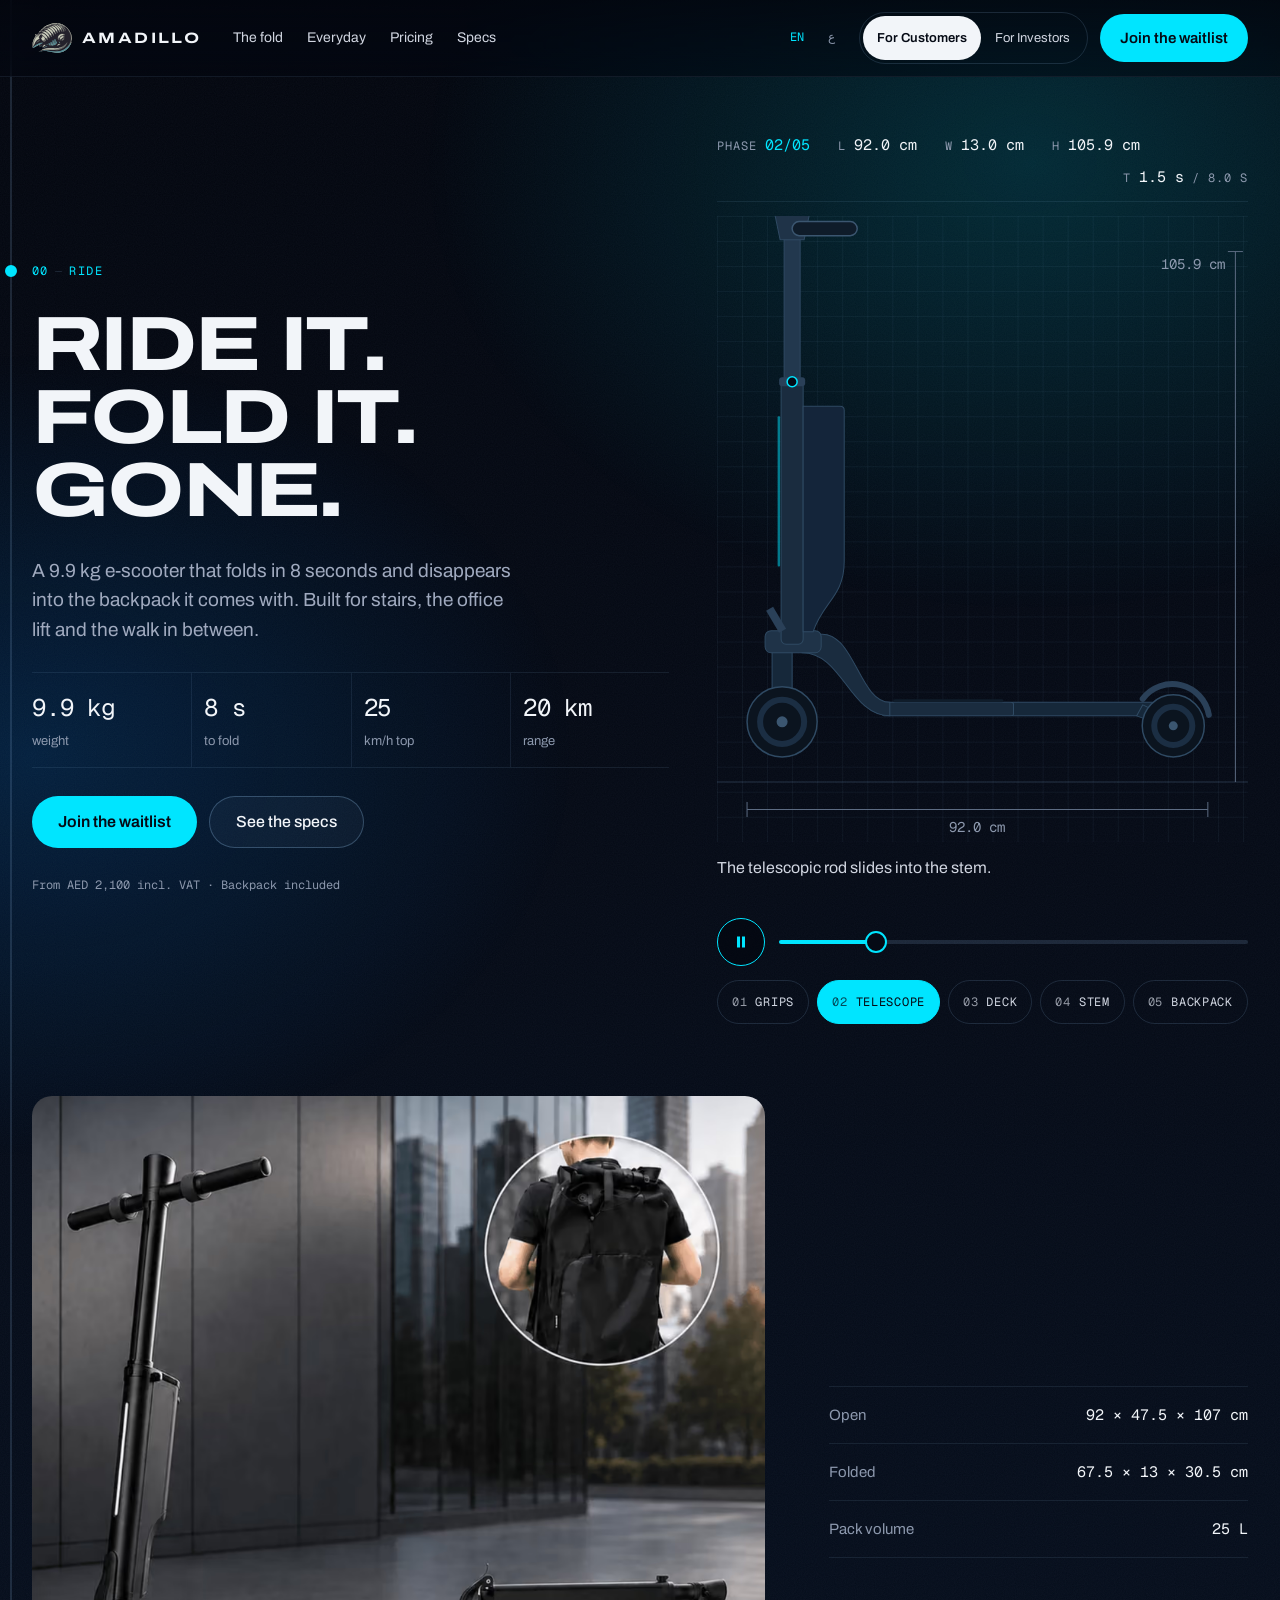
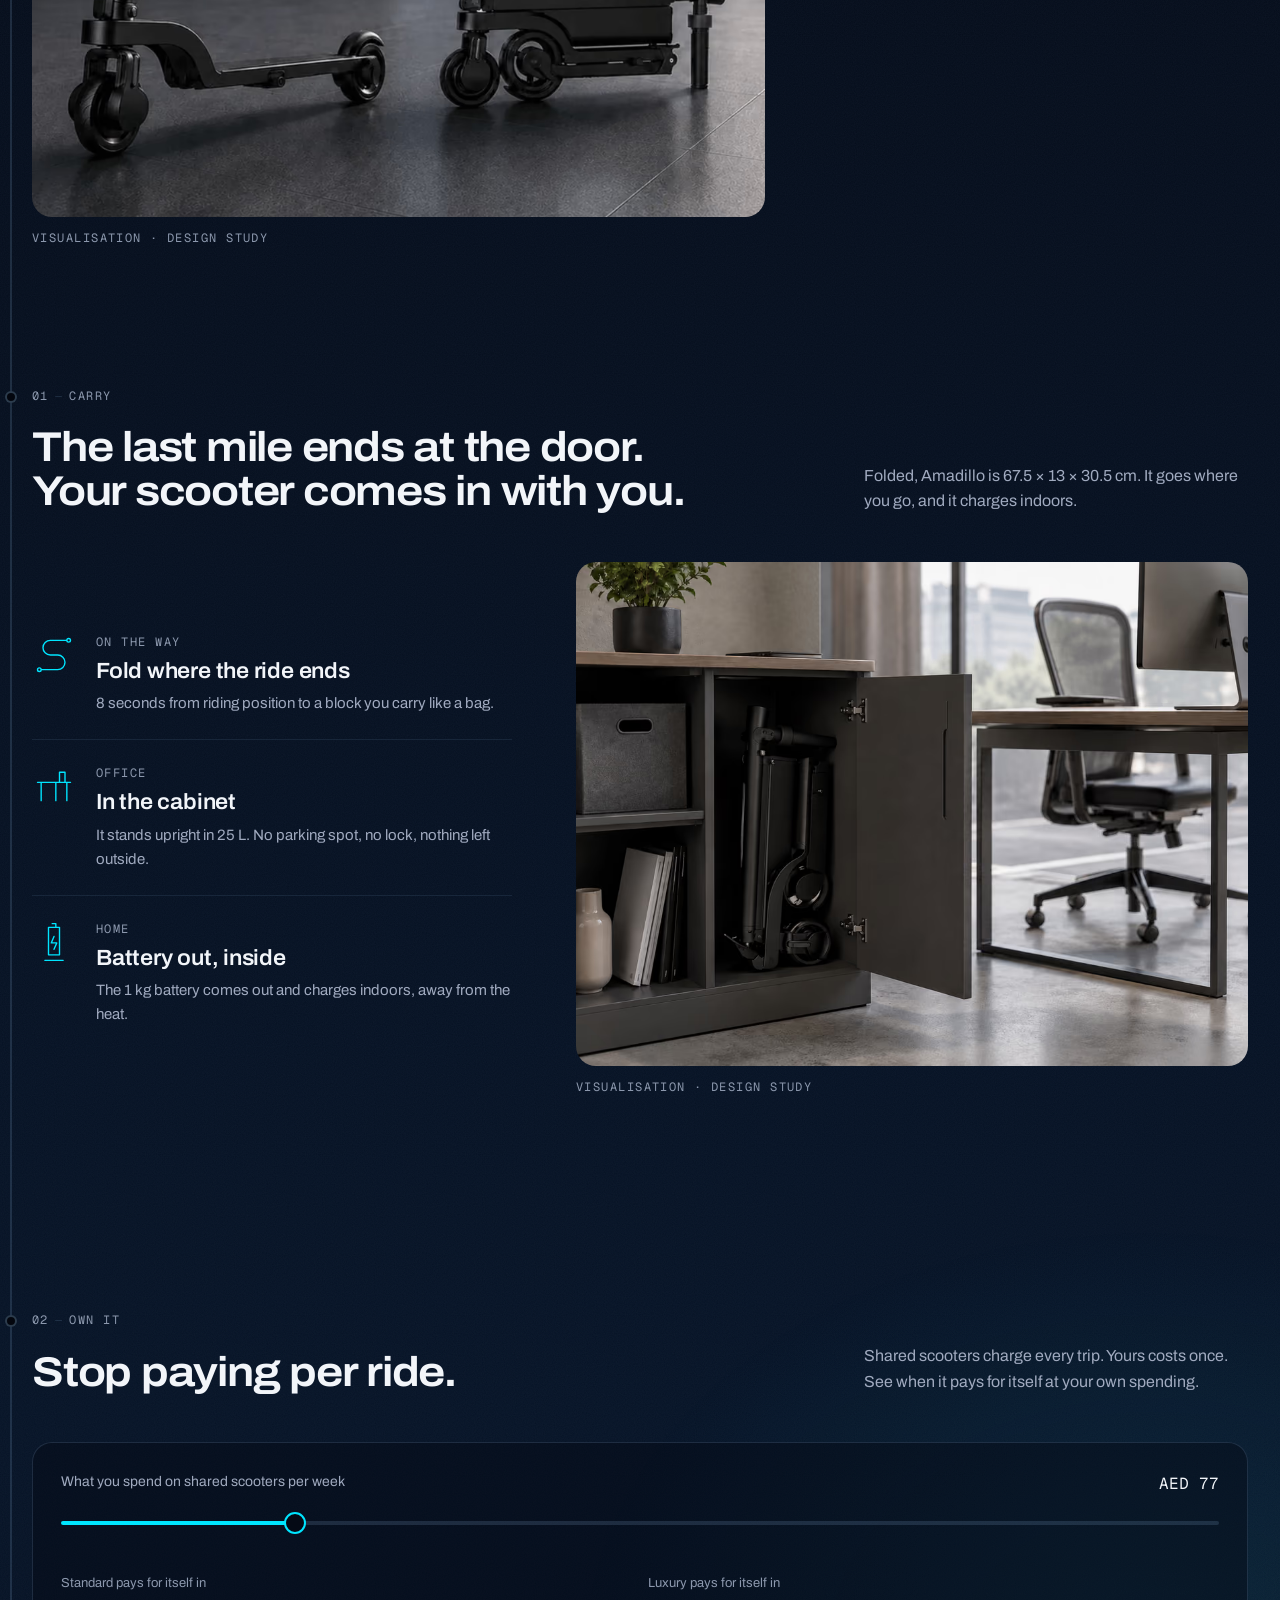
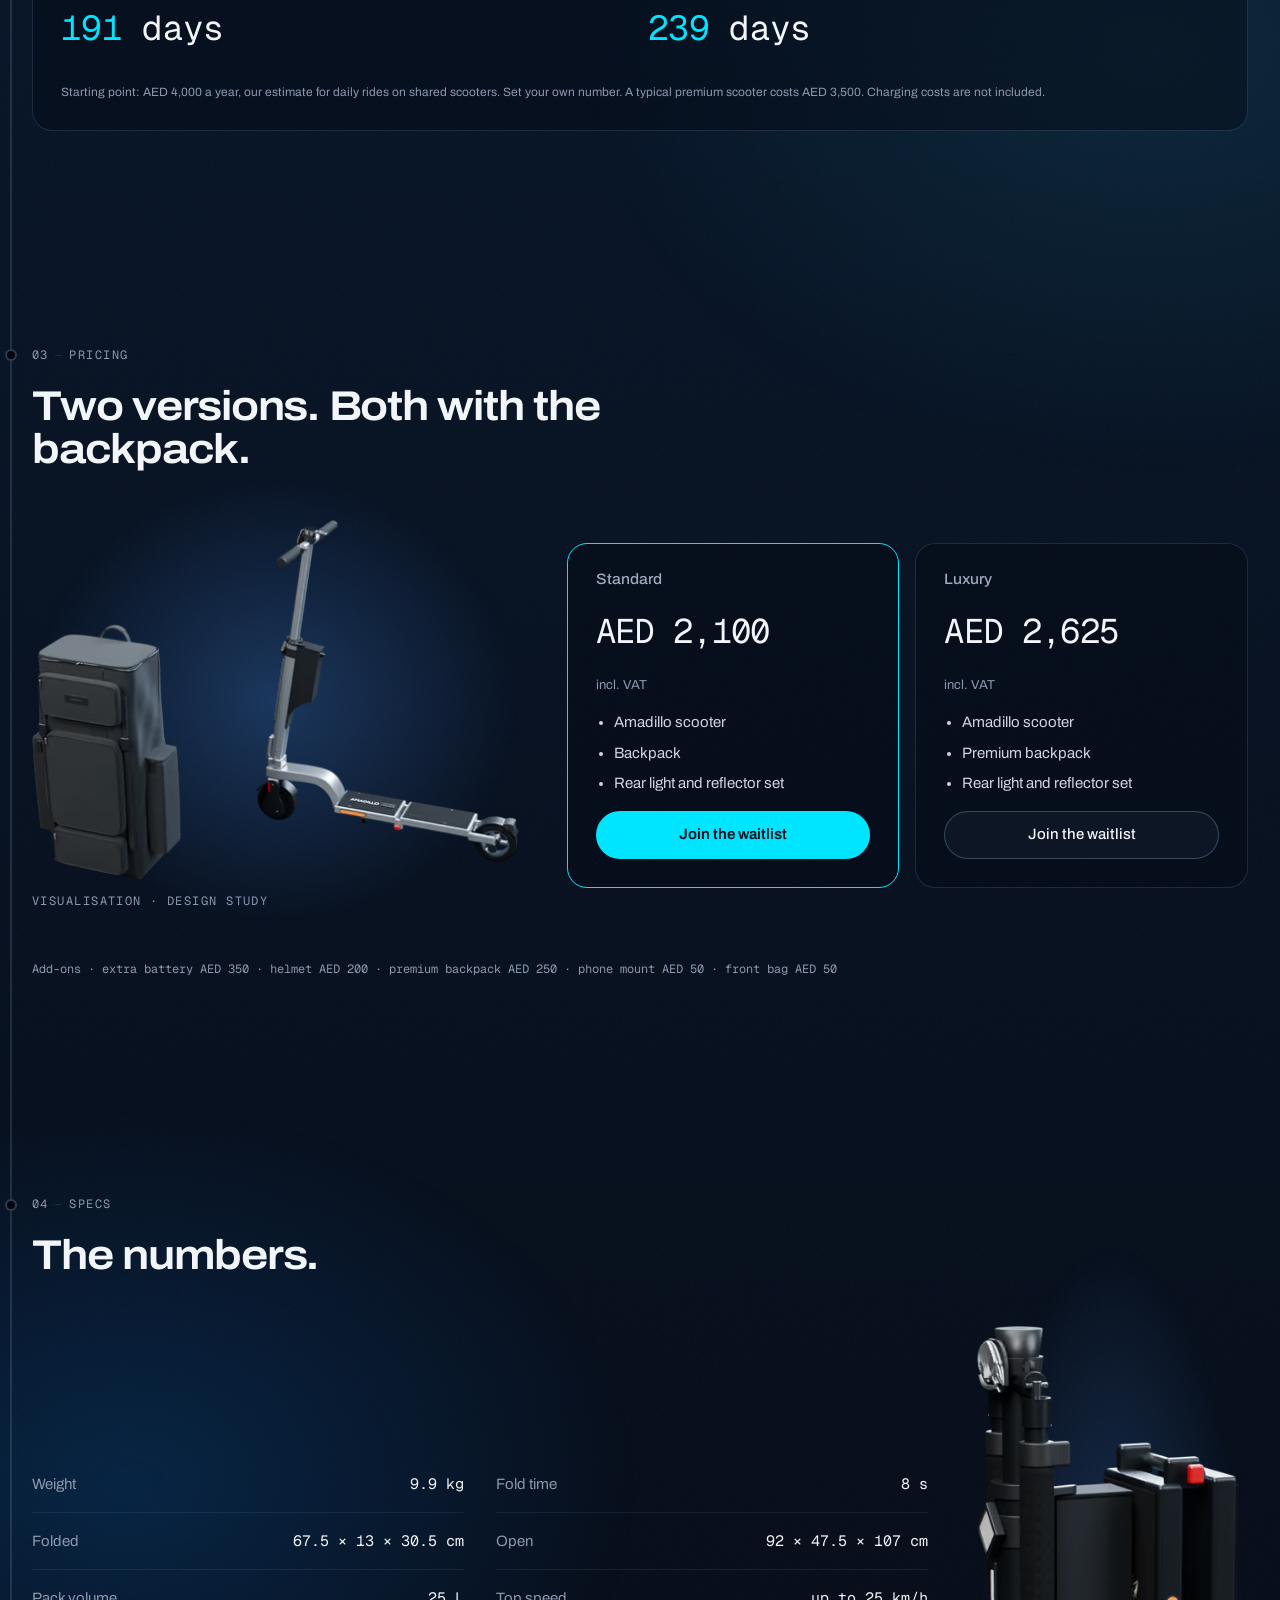
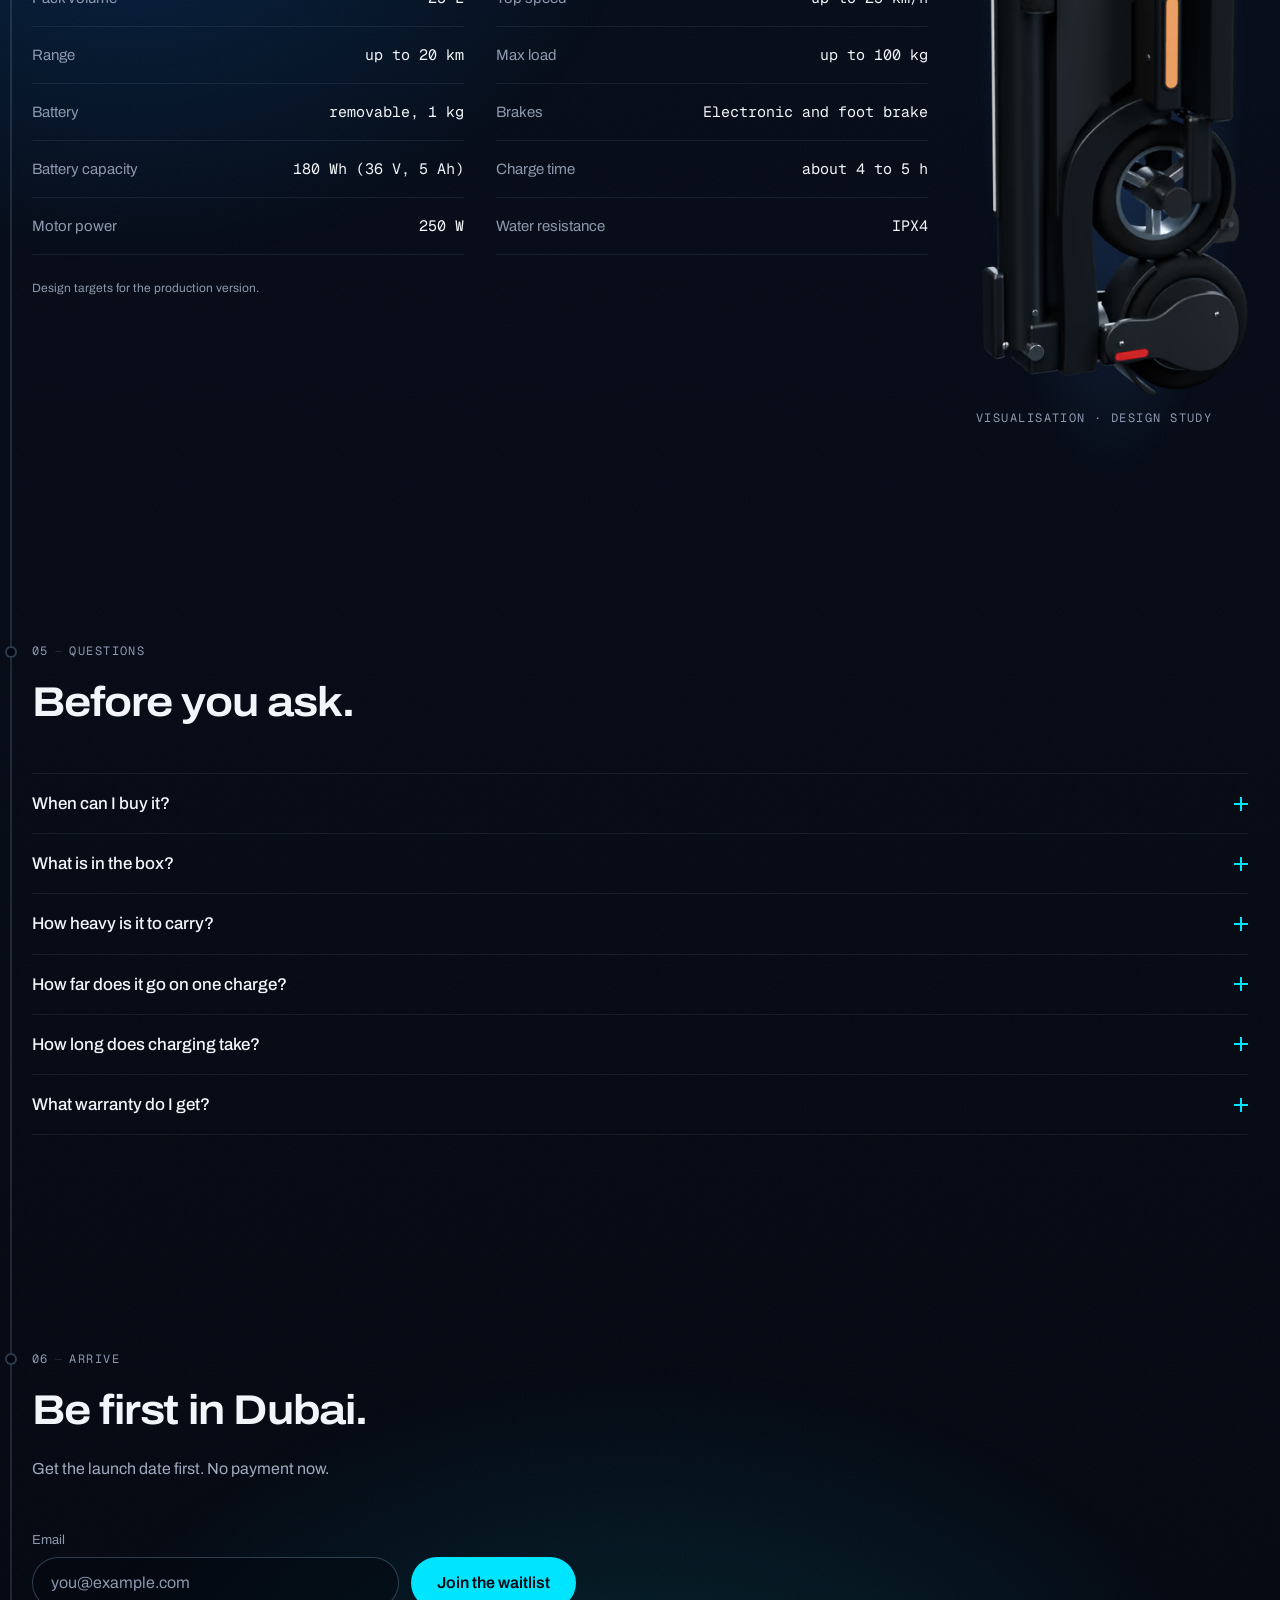
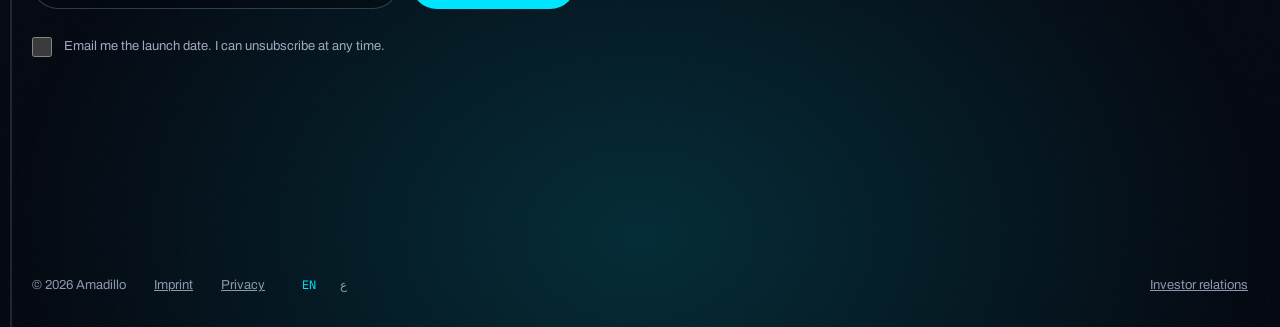
==== commit 859cff39: "Rebuild the investor page without terms or unit economics Co-Authored-By: Claude Opus 5.5 <noreply@a" ====
--- a/index.html
+++ b/index.html
@@ -1,2 +1,2 @@
-<!DOCTYPE html><html lang="en" dir="ltr"><head><meta charset="utf-8"><meta name="viewport" content="width=device-width, initial-scale=1"><meta name="color-scheme" content="dark"><meta name="theme-color" content="#050a15"><title>Amadillo — the e-scooter that disappears into your backpack</title><meta name="description" content="A 9.9 kg folding e-scooter for the UAE. Folds in seconds, carries in the backpack it comes with."><link rel="preload" href="/fonts/archivo-wdth-wght.woff2" as="font" type="font/woff2" crossorigin><link rel="preload" href="/fonts/geist-mono-wght.woff2" as="font" type="font/woff2" crossorigin><link rel="icon" type="image/svg+xml" href="/brand/logo-mark.svg"><link rel="alternate icon" type="image/png" href="/brand/favicon-64.png"><link rel="canonical" href="https://amadillo.ae/"><link rel="alternate" hreflang="en" href="https://amadillo.ae/"><link rel="alternate" hreflang="ar" href="https://amadillo.ae/ar/"><link rel="stylesheet" href="/_astro/Base.DRsIj8wl.css"><link rel="stylesheet" href="/_astro/Field.BK8YcaRG.css"><style>.card[data-astro-cid-5iuvr4wi]{flex-direction:column;gap:1rem;padding:1.75rem;display:flex}.card[data-astro-cid-5iuvr4wi].featured{border-color:var(--c-accent)}.name[data-astro-cid-5iuvr4wi]{letter-spacing:0;color:var(--c-text-soft);font-size:.9375rem;font-weight:500}.price[data-astro-cid-5iuvr4wi]{color:var(--c-text-strong);letter-spacing:-.02em;font-size:2.125rem}.note[data-astro-cid-5iuvr4wi]{font-size:var(--fs-small);color:var(--c-text-muted)}ul[data-astro-cid-5iuvr4wi]{flex-direction:column;gap:.5rem;margin:0;padding-inline-start:1.125rem;font-size:.9375rem;line-height:1.5;display:flex}.card[data-astro-cid-5iuvr4wi] .cta{margin-top:auto}
-</style><link rel="stylesheet" href="/_astro/ProductImage.gO01XHYZ.css"><link rel="stylesheet" href="/_astro/Customers.DLJr7918.css"><script type="module" src="/_astro/page.BsuiZEAU.js"></script></head><body><div class="atmosphere" aria-hidden="true" data-astro-cid-astvurxn><span class="field f1" data-astro-cid-astvurxn></span><span class="field f2" data-astro-cid-astvurxn></span><span class="field f3" data-astro-cid-astvurxn></span><span class="field f4" data-astro-cid-astvurxn></span><span class="field f5" data-astro-cid-astvurxn></span></div><a class="skip" href="#main" data-astro-cid-nen7h5rs>Skip to content</a><header class="header" data-astro-cid-nen7h5rs><div class="container bar" data-astro-cid-nen7h5rs><a class="brand" href="/" aria-label="Amadillo home" data-astro-cid-nen7h5rs><img src="/brand/logo-mark.svg" alt="" width="40" height="30" decoding="async" data-astro-cid-nen7h5rs><span dir="ltr" data-astro-cid-nen7h5rs>AMADILLO</span></a><nav aria-label="Sections" class="links" data-astro-cid-nen7h5rs><a href="#fold" data-astro-cid-nen7h5rs>The fold</a><a href="#everyday" data-astro-cid-nen7h5rs>Everyday</a><a href="#pricing" data-astro-cid-nen7h5rs>Pricing</a><a href="#specs" data-astro-cid-nen7h5rs>Specs</a></nav><div class="actions" data-astro-cid-nen7h5rs><span class="lang-wide" data-astro-cid-nen7h5rs><nav class="langs mono" aria-label="Language" data-astro-cid-lemdd452><span class="lang on" aria-current="true" title="English" data-astro-cid-lemdd452>EN</span><a class="lang" href="/ar/" hreflang="ar" lang="ar" title="العربية" aria-label="العربية" data-astro-cid-lemdd452>ع</a></nav></span><nav class="switch" aria-label="Audience" data-astro-cid-ph7txtrj><span class="opt on" aria-current="page" data-astro-cid-ph7txtrj>For Customers</span><a class="opt" href="/investors" data-astro-cid-ph7txtrj>For Investors</a></nav><a href="#waitlist" class="btn btn-primary btn-md cta" data-astro-cid-nen7h5rs="true">Join the waitlist</a><details class="menu" data-astro-cid-nen7h5rs><summary aria-label="Menu" data-astro-cid-nen7h5rs><span class="open" data-astro-cid-nen7h5rs><svg width="18" height="18" viewBox="0 0 16 16" fill="none" stroke="currentColor" stroke-width="1.5" stroke-linecap="round" stroke-linejoin="round" aria-hidden="true"><path d="M2 4.5h12M2 8h12M2 11.5h12"/></svg></span><span class="shut" data-astro-cid-nen7h5rs><svg width="18" height="18" viewBox="0 0 16 16" fill="none" stroke="currentColor" stroke-width="1.5" stroke-linecap="round" stroke-linejoin="round" aria-hidden="true"><path d="m3.5 3.5 9 9m0-9-9 9"/></svg></span></summary><nav aria-label="Sections menu" class="sheet" data-astro-cid-nen7h5rs><a href="#fold" data-astro-cid-nen7h5rs>The fold</a><a href="#everyday" data-astro-cid-nen7h5rs>Everyday</a><a href="#pricing" data-astro-cid-nen7h5rs>Pricing</a><a href="#specs" data-astro-cid-nen7h5rs>Specs</a><a href="#waitlist" class="btn btn-primary btn-md" data-astro-cid-nen7h5rs="true">Join the waitlist</a><div class="lang-sheet" data-astro-cid-nen7h5rs><nav class="langs mono" aria-label="Language" data-astro-cid-lemdd452><span class="lang on" aria-current="true" title="English" data-astro-cid-lemdd452>EN</span><a class="lang" href="/ar/" hreflang="ar" lang="ar" title="العربية" aria-label="العربية" data-astro-cid-lemdd452>ع</a></nav></div></nav></details></div></div></header><script type="module">document.querySelectorAll(`.menu .sheet a`).forEach(e=>{e.addEventListener(`click`,()=>e.closest(`details`)?.removeAttribute(`open`))});</script><main id="main"><div class="route" aria-hidden="true" data-astro-cid-cz245ulg><span class="fill" data-astro-cid-cz245ulg></span></div><section class="container hero" id="top" data-astro-cid-br2oot2i><div class="copy" data-astro-cid-br2oot2i><span class="stop start" data-astro-cid-aq7dzzhk><span class="dot" aria-hidden="true" data-astro-cid-aq7dzzhk></span><span class="mono text" data-astro-cid-aq7dzzhk>00<span class="sep" aria-hidden="true" data-astro-cid-aq7dzzhk>—</span>Ride</span></span><script type="module">var e=()=>{let e=document.documentElement.dir===`rtl`,t=document.documentElement.clientWidth;document.querySelectorAll(`.stop`).forEach(n=>{let r=n.getBoundingClientRect();n.style.setProperty(`--stop-left`,`${e?t-r.right:r.left}px`)})};e(),addEventListener(`resize`,e,{passive:!0});</script><h1 data-astro-cid-br2oot2i><span class="line l1" data-astro-cid-br2oot2i>Ride it.</span><span class="line l2" data-astro-cid-br2oot2i>Fold it.</span><span class="line l3 ghost" data-astro-cid-br2oot2i>Gone.</span></h1><p class="lead" data-astro-cid-br2oot2i>A 9.9 kg e-scooter that folds in 8 seconds and disappears into the backpack it comes with. Built for stairs, the office lift and the walk in between.</p><dl class="stats s-md" style="--cols: 4" data-astro-cid-bchll4or><div class="stat" data-astro-cid-bchll4or><dt class="label" data-astro-cid-bchll4or>weight</dt><dd class="mono value" data-astro-cid-bchll4or>9.9 kg</dd></div><div class="stat" data-astro-cid-bchll4or><dt class="label" data-astro-cid-bchll4or>to fold</dt><dd class="mono value" data-astro-cid-bchll4or>8 s</dd></div><div class="stat" data-astro-cid-bchll4or><dt class="label" data-astro-cid-bchll4or>km/h top</dt><dd class="mono value" data-astro-cid-bchll4or>25</dd></div><div class="stat" data-astro-cid-bchll4or><dt class="label" data-astro-cid-bchll4or>range</dt><dd class="mono value" data-astro-cid-bchll4or>20 km</dd></div></dl><div class="ctas" data-astro-cid-br2oot2i><a href="#waitlist" class="btn btn-primary" data-astro-cid-br2oot2i="true">Join the waitlist</a><a href="#specs" class="btn btn-ghost" data-astro-cid-br2oot2i="true">See the specs</a></div><span class="note mono" data-astro-cid-br2oot2i>From AED 2,100 incl. VAT · Backpack included</span></div><div class="stage" id="fold" data-astro-cid-br2oot2i><div class="ghostfold" data-ghostfold data-seconds="8" data-captions="[&quot;Riding position. 92 × 47.5 × 107 cm, 9.9 kg.&quot;,&quot;Grips fold down. Width drops from 47.5 to 13 cm.&quot;,&quot;The telescopic rod slides into the stem.&quot;,&quot;The rear deck swings forward on its centre hinge.&quot;,&quot;Stem and battery fold flat: 67.5 × 13 × 30.5 cm.&quot;,&quot;Upright into the 25 L backpack. Gone.&quot;]" data-play-label="Play fold animation" data-pause-label="Pause fold animation" data-astro-cid-t42quo57><div class="readout mono" aria-hidden="true" dir="ltr" data-astro-cid-t42quo57><span data-astro-cid-t42quo57>Phase <b class="accent" data-out="phase" data-astro-cid-t42quo57>00/05</b></span><span data-astro-cid-t42quo57>L <b data-out="length" data-astro-cid-t42quo57>92.0 cm</b></span><span class="wide" data-astro-cid-t42quo57>W <b data-out="width" data-astro-cid-t42quo57>47.5 cm</b></span><span data-astro-cid-t42quo57>H <b data-out="height" data-astro-cid-t42quo57>107.0 cm</b></span><span class="time" data-astro-cid-t42quo57>t <b data-out="time" data-astro-cid-t42quo57>0.0 s</b><span class="wide" data-astro-cid-t42quo57> / 8.0 s</span></span></div><svg class="drawing" viewBox="-60 20 1060 1250" role="img" aria-label="Side view of the Amadillo X6 folding from riding position (92 × 107 cm) into its backpack (67.5 × 30.5 cm)." data-astro-cid-t42quo57><line x1="-60" y1="1150" x2="1000" y2="1150" class="ground" data-astro-cid-t42quo57></line><g data-part="lift" data-astro-cid-t42quo57><g data-part="pack" data-astro-cid-t42quo57><g data-part="rear" data-astro-cid-t42quo57><rect x="525" y="1041" width="290" height="27" rx="6" class="p2" data-astro-cid-t42quo57></rect><path d="M790 1046 L862 1080 L848 1094 L778 1068 Z" class="p2" data-astro-cid-t42quo57></path><path d="M790 1034 A 74 74 0 0 1 922 1066" class="fender" data-astro-cid-t42quo57></path><circle cx="851" cy="1088" r="62" class="tyre" data-astro-cid-t42quo57></circle><circle cx="851" cy="1088" r="38" class="rim" data-astro-cid-t42quo57></circle><circle cx="851" cy="1088" r="9" class="hub" data-astro-cid-t42quo57></circle><circle cx="525" cy="1076" r="13" class="joint" data-joint="hinge" data-astro-cid-t42quo57></circle></g><rect x="270" y="1041" width="262" height="27" rx="4" class="p1" data-astro-cid-t42quo57></rect><rect x="292" y="1035" width="220" height="6" rx="3" class="tape" data-astro-cid-t42quo57></rect><path d="M110 905 L150 905 C215 905 225 1041 285 1041 L285 1068 C205 1068 190 942 110 942 Z" class="p1" data-astro-cid-t42quo57></path><rect x="50" y="930" width="40" height="150" rx="10" class="p2" data-astro-cid-t42quo57></rect><circle cx="70" cy="1080" r="70" class="tyre" data-astro-cid-t42quo57></circle><circle cx="70" cy="1080" r="44" class="rim" data-astro-cid-t42quo57></circle><circle cx="70" cy="1080" r="11" class="hub" data-astro-cid-t42quo57></circle><rect x="36" y="898" width="112" height="44" rx="12" class="p3" data-astro-cid-t42quo57></rect><g data-part="stem" data-astro-cid-t42quo57><g data-part="tele" data-astro-cid-t42quo57><rect x="74" y="80" width="32" height="340" rx="8" class="p4" data-astro-cid-t42quo57></rect><path d="M56 58 L124 58 L114 106 L66 106 Z" class="p3" data-astro-cid-t42quo57></path><rect x="70" y="52" width="40" height="7" rx="3" class="display" data-astro-cid-t42quo57></rect><circle cx="90" cy="84" r="18" class="grip" data-part="bar" data-astro-cid-t42quo57></circle><rect x="90" y="70" width="0" height="28" rx="14" class="grip" data-part="grips" data-astro-cid-t42quo57></rect><circle cx="90" cy="84" r="9" class="joint" data-joint="grip" data-astro-cid-t42quo57></circle></g><rect x="68" y="400" width="44" height="525" rx="10" class="p1" data-astro-cid-t42quo57></rect><rect x="61" y="470" width="5" height="300" rx="2" class="light" data-astro-cid-t42quo57></rect><path d="M112 450 L186 450 Q194 450 194 458 L194 760 C194 830 150 842 132 900 L112 900 Z" class="battery" data-astro-cid-t42quo57></path><rect x="64" y="392" width="52" height="18" rx="6" class="clamp" data-astro-cid-t42quo57></rect><path d="M64 902 L38 858 L52 850 L78 894 Z" class="clamp" data-astro-cid-t42quo57></path><circle cx="90" cy="401" r="10" class="joint" data-joint="tele" data-astro-cid-t42quo57></circle><circle cx="90" cy="920" r="13" class="joint" data-joint="stem" data-astro-cid-t42quo57></circle></g></g></g><g data-part="bag" opacity="0" data-astro-cid-t42quo57><path d="M270 640 Q270 560 350 560 L570 560 Q650 560 650 640 L650 1120 Q650 1150 620 1150 L300 1150 Q270 1150 270 1120 Z" class="bag" data-astro-cid-t42quo57></path><path d="M300 660 L300 1100 M620 660 L620 1100" class="seam" data-astro-cid-t42quo57></path><line x1="300" y1="600" x2="620" y2="600" class="strap" data-astro-cid-t42quo57></line><rect x="436" y="690" width="48" height="8" rx="4" class="display" data-astro-cid-t42quo57></rect></g><g data-part="dims" class="dims" data-astro-cid-t42quo57><line x1="0" y1="1205" x2="920" y2="1205" data-dim="l-line" data-astro-cid-t42quo57></line><line x1="0" y1="1190" x2="0" y2="1220" data-astro-cid-t42quo57></line><line x1="920" y1="1190" x2="920" y2="1220" data-dim="l-tick" data-astro-cid-t42quo57></line><text x="460" y="1250" text-anchor="middle" data-dim="l-text" data-astro-cid-t42quo57>92.0 cm</text><line x1="975" y1="1150" x2="975" y2="80" data-dim="h-line" data-astro-cid-t42quo57></line><line x1="960" y1="80" x2="990" y2="80" data-dim="h-tick" data-astro-cid-t42quo57></line><text x="955" y="114" text-anchor="end" data-dim="h-text" data-astro-cid-t42quo57>107.0 cm</text></g><text x="460" y="1250" text-anchor="middle" class="packed" data-part="packed" opacity="0" data-astro-cid-t42quo57>25 L · 9.9 kg · on your back</text></svg><p class="caption" aria-live="polite" data-out="caption" data-astro-cid-t42quo57>Riding position. 92 × 47.5 × 107 cm, 9.9 kg.</p><div class="controls" dir="ltr" data-astro-cid-t42quo57><button type="button" class="play" data-play aria-label="Play fold animation" data-astro-cid-t42quo57><span class="i-play" data-astro-cid-t42quo57><svg width="16" height="16" viewBox="0 0 16 16" fill="none" stroke="currentColor" stroke-width="1.5" stroke-linecap="round" stroke-linejoin="round" aria-hidden="true"><path d="M4.5 2.5 13.5 8l-9 5.5z" fill="currentColor" stroke="none"/></svg></span><span class="i-pause" data-astro-cid-t42quo57><svg width="16" height="16" viewBox="0 0 16 16" fill="none" stroke="currentColor" stroke-width="1.5" stroke-linecap="round" stroke-linejoin="round" aria-hidden="true"><path d="M4 2.5h3v11H4zM9 2.5h3v11H9z" fill="currentColor" stroke="none"/></svg></span></button><label for="ghostfold-range" class="visually-hidden" data-astro-cid-t42quo57>Fold progress</label><input id="ghostfold-range" class="range" type="range" min="0" max="1000" step="1" value="0" style="--fill: 0%" data-range data-astro-cid-t42quo57></div><div class="chips" role="group" aria-label="Jump to a fold phase" data-astro-cid-t42quo57><button type="button" class="chip" aria-pressed="false" data-chip="0.15" data-astro-cid-t42quo57="true" data-astro-cid-ags4ogmk><span class="idx" data-astro-cid-ags4ogmk>01</span>Grips</button><button type="button" class="chip" aria-pressed="false" data-chip="0.35" data-astro-cid-t42quo57="true" data-astro-cid-ags4ogmk><span class="idx" data-astro-cid-ags4ogmk>02</span>Telescope</button><button type="button" class="chip" aria-pressed="false" data-chip="0.6" data-astro-cid-t42quo57="true" data-astro-cid-ags4ogmk><span class="idx" data-astro-cid-ags4ogmk>03</span>Deck</button><button type="button" class="chip" aria-pressed="false" data-chip="0.85" data-astro-cid-t42quo57="true" data-astro-cid-ags4ogmk><span class="idx" data-astro-cid-ags4ogmk>04</span>Stem</button><button type="button" class="chip" aria-pressed="false" data-chip="1" data-astro-cid-t42quo57="true" data-astro-cid-ags4ogmk><span class="idx" data-astro-cid-ags4ogmk>05</span>Backpack</button></div></div><script type="module">var e=[{key:`grips`,end:.15},{key:`telescope`,end:.35},{key:`deck`,end:.6},{key:`stem`,end:.85},{key:`backpack`,end:1}],t={l:920,w:475,h:1070},n={l:675,w:130,h:305},r=e=>e<.5?4*e*e*e:1-(-2*e+2)**3/2,i=e=>Math.min(1,Math.max(0,e));function a(a){let o=i(a),s=(e,t)=>r(i((o-e)/(t-e))),c=s(0,.15),l=s(.15,.35),u=s(.35,.6),d=s(.6,.85),f=s(.85,1),p=Math.min(1,o/.08)*(1-f),m=o<=0?0:e.findIndex(e=>o<=e.end)+1,h=(e,t)=>o>e-.02&&o<t+.02&&f<1;return{phase:m,lift:`translate(0 ${(-50*p).toFixed(1)})`,pack:`translate(${(122*f).toFixed(1)} ${(-203*f).toFixed(1)}) rotate(${(-90*f).toFixed(2)} 338 1015)`,rear:`rotate(${(-180*u).toFixed(2)} 525 1076)`,stem:`rotate(${(90*d).toFixed(2)} 90 920)`,tele:`translate(0 ${(280*l).toFixed(1)})`,gripWidth:130*c,barOpacity:1-c,bag:`translate(0 ${(260*(1-f)).toFixed(1)})`,bagOpacity:f,dimOpacity:1-f,joints:{grip:h(0,.15),tele:h(.15,.35),hinge:h(.35,.6),stem:h(.6,.85)},length:Math.round(t.l-(t.l-n.l)*(.55*u+.45*d)),width:Math.round(t.w-(t.w-n.w)*c),height:Math.round(t.h-280*l-(t.h-280-n.h)*d)}}var o=e=>`${(e/10).toFixed(1)} cm`,s=document.querySelector(`[data-ghostfold]`);s&&c(s);function c(e){let t=t=>e.querySelector(t),n=Object.fromEntries([`lift`,`pack`,`rear`,`stem`,`tele`,`bar`,`grips`,`bag`,`dims`,`packed`].map(e=>[e,t(`[data-part="${e}"]`)])),r=Object.fromEntries([`grip`,`tele`,`hinge`,`stem`].map(e=>[e,t(`[data-joint="${e}"]`)])),i=e=>t(`[data-dim="${e}"]`),s=e=>t(`[data-out="${e}"]`),c=t(`[data-range]`),l=t(`[data-play]`),u=[...e.querySelectorAll(`[data-chip]`)],d=JSON.parse(e.dataset.captions??`[]`),f=Number(e.dataset.seconds??8),p=matchMedia(`(prefers-reduced-motion: reduce)`).matches,m=0,h=-1,g=(e,t)=>{e.textContent!==t&&(e.textContent=t)},_=e=>{if(e===m&&h!==-1)return;m=e;let t=a(e);n.lift.setAttribute(`transform`,t.lift),n.pack.setAttribute(`transform`,t.pack),n.rear.setAttribute(`transform`,t.rear),n.stem.setAttribute(`transform`,t.stem),n.tele.setAttribute(`transform`,t.tele),n.grips.setAttribute(`width`,t.gripWidth.toFixed(1)),n.bar.setAttribute(`opacity`,t.barOpacity.toFixed(2)),n.bag.setAttribute(`transform`,t.bag),n.bag.setAttribute(`opacity`,t.bagOpacity.toFixed(2)),n.dims.setAttribute(`opacity`,t.dimOpacity.toFixed(2)),n.packed.setAttribute(`opacity`,t.bagOpacity.toFixed(2));for(let[e,n]of Object.entries(t.joints))r[e].classList.toggle(`on`,n);i(`l-line`).setAttribute(`x2`,String(t.length)),i(`l-tick`).setAttribute(`x1`,String(t.length)),i(`l-tick`).setAttribute(`x2`,String(t.length)),i(`l-text`).setAttribute(`x`,String(t.length/2)),g(i(`l-text`),o(t.length));let l=1150-t.height;i(`h-line`).setAttribute(`y2`,String(l)),i(`h-tick`).setAttribute(`y1`,String(l)),i(`h-tick`).setAttribute(`y2`,String(l)),i(`h-text`).setAttribute(`y`,String(l+34)),g(i(`h-text`),o(t.height)),g(s(`length`),o(t.length)),g(s(`width`),o(t.width)),g(s(`height`),o(t.height)),g(s(`time`),`${(e*f).toFixed(1)} s`),g(s(`phase`),`0${t.phase}/05`),c.value=String(Math.round(e*1e3)),c.style.setProperty(`--fill`,`${(e*100).toFixed(1)}%`),t.phase!==h&&(h=t.phase,s(`caption`).textContent=d[t.phase]??``,u.forEach((e,n)=>e.setAttribute(`aria-pressed`,String(n+1===t.phase))))},v=0,y=!1,b=t=>{y=t,e.classList.toggle(`is-playing`,t),l.setAttribute(`aria-label`,(t?e.dataset.pauseLabel:e.dataset.playLabel)??``),t||cancelAnimationFrame(v)},x=()=>{m>=1&&_(0),b(!0);let e=performance.now(),t=n=>{let r=Math.min(1,m+(n-e)/(f*1e3*.75));e=n,_(r),r>=1?(b(!1),C()):v=requestAnimationFrame(t)};v=requestAnimationFrame(t)},S,C=()=>S?.disconnect();p||(S=new IntersectionObserver(([e])=>{e.isIntersecting&&!y?x():!e.isIntersecting&&y&&b(!1)},{threshold:.5}),S.observe(t(`.drawing`)));let w=()=>{C(),b(!1)};l.addEventListener(`click`,()=>{let e=y;w(),e||x()}),c.addEventListener(`input`,()=>{w(),_(Number(c.value)/1e3)}),u.forEach(e=>e.addEventListener(`click`,()=>{w(),_(Number(e.dataset.chip))})),_(m)}</script></div></section><div class="container showcase" data-astro-cid-br2oot2i><figure class="product-image photo" data-astro-cid-seiejway><div class="frame" data-astro-cid-seiejway><picture data-astro-cid-seiejway><source type="image/avif" srcset="/img/city-640.avif 640w, /img/city-960.avif 960w, /img/city-1149.avif 1149w" sizes="(min-width: 960px) 46rem, 100vw" data-astro-cid-seiejway><img src="/img/city-640.webp" srcset="/img/city-640.webp 640w, /img/city-960.webp 960w, /img/city-1149.webp 1149w" sizes="(min-width: 960px) 46rem, 100vw" width="1149" height="1130" alt="The Amadillo X6 on a city plaza: open, folded, and in the backpack on a rider’s back." loading="lazy" decoding="async" data-astro-cid-seiejway></picture></div><figcaption class="mono" data-astro-cid-seiejway>Visualisation · design study</figcaption></figure><dl class="specs c-1" data-astro-cid-uzz5av54><div class="row" data-astro-cid-uzz5av54><dt data-astro-cid-uzz5av54>Open</dt><dd class="mono" data-astro-cid-uzz5av54>92 × 47.5 × 107 cm</dd></div><div class="row" data-astro-cid-uzz5av54><dt data-astro-cid-uzz5av54>Folded</dt><dd class="mono" data-astro-cid-uzz5av54>67.5 × 13 × 30.5 cm</dd></div><div class="row" data-astro-cid-uzz5av54><dt data-astro-cid-uzz5av54>Pack volume</dt><dd class="mono" data-astro-cid-uzz5av54>25 L</dd></div></dl></div><section id="everyday" class="section" data-astro-cid-5lyysmr3><div class="container inner" data-astro-cid-5lyysmr3><div class="head split" data-astro-cid-5lyysmr3><div class="titles" data-astro-cid-5lyysmr3><span class="stop" data-astro-cid-aq7dzzhk><span class="dot" aria-hidden="true" data-astro-cid-aq7dzzhk></span><span class="mono text" data-astro-cid-aq7dzzhk>01<span class="sep" aria-hidden="true" data-astro-cid-aq7dzzhk>—</span>Carry</span></span><h2 data-astro-cid-5lyysmr3>The last mile ends at the door. Your scooter comes in with you.</h2></div><p class="lead" data-astro-cid-5lyysmr3>Folded, the X6 is 67.5 × 13 × 30.5 cm. It goes where you go, and it charges indoors.</p></div><div class="everyday" data-astro-cid-br2oot2i><ol class="moments" data-astro-cid-br2oot2i><li data-astro-cid-br2oot2i><svg viewBox="0 0 48 48" aria-hidden="true" class="pict" data-astro-cid-br2oot2i><path d="M10 40h18a8 8 0 0 0 0-16H20a8 8 0 0 1 0-16h18M6 40a2 2 0 1 0 4 0a2 2 0 1 0-4 0M38 8a2 2 0 1 0 4 0a2 2 0 1 0-4 0" data-astro-cid-br2oot2i></path></svg><div class="moment" data-astro-cid-br2oot2i><span class="mono idx" data-astro-cid-br2oot2i>On the way</span><h3 data-astro-cid-br2oot2i>Fold where the ride ends</h3><p data-astro-cid-br2oot2i>8 seconds from riding position to a block you carry like a bag.</p></div></li><li data-astro-cid-br2oot2i><svg viewBox="0 0 48 48" aria-hidden="true" class="pict" data-astro-cid-br2oot2i><path d="M6 20h36M10 20v20M38 20v20M26 20v20M30 9h6v11h-6z" data-astro-cid-br2oot2i></path></svg><div class="moment" data-astro-cid-br2oot2i><span class="mono idx" data-astro-cid-br2oot2i>Office</span><h3 data-astro-cid-br2oot2i>In the cabinet</h3><p data-astro-cid-br2oot2i>It stands upright in 25 L. No parking spot, no lock, nothing left outside.</p></div></li><li data-astro-cid-br2oot2i><svg viewBox="0 0 48 48" aria-hidden="true" class="pict" data-astro-cid-br2oot2i><path d="M18 8h12v30H18zM22 4h4v4M24 18l-3 7h6l-3 7M14 44h20" data-astro-cid-br2oot2i></path></svg><div class="moment" data-astro-cid-br2oot2i><span class="mono idx" data-astro-cid-br2oot2i>Home</span><h3 data-astro-cid-br2oot2i>Battery out, inside</h3><p data-astro-cid-br2oot2i>The 1 kg battery comes out and charges indoors, away from the heat.</p></div></li></ol><figure class="product-image photo" data-astro-cid-seiejway><div class="frame" data-astro-cid-seiejway><picture data-astro-cid-seiejway><source type="image/avif" srcset="/img/cabinet-640.avif 640w, /img/cabinet-1000.avif 1000w, /img/cabinet-1448.avif 1448w" sizes="(min-width: 960px) 44rem, 100vw" data-astro-cid-seiejway><img src="/img/cabinet-640.webp" srcset="/img/cabinet-640.webp 640w, /img/cabinet-1000.webp 1000w, /img/cabinet-1448.webp 1448w" sizes="(min-width: 960px) 44rem, 100vw" width="1448" height="1086" alt="The folded Amadillo X6 standing upright in an office cabinet." loading="lazy" decoding="async" data-astro-cid-seiejway></picture></div><figcaption class="mono" data-astro-cid-seiejway>Visualisation · design study</figcaption></figure></div></div></section><section id="own" class="section" data-astro-cid-5lyysmr3><div class="container inner" data-astro-cid-5lyysmr3><div class="head split" data-astro-cid-5lyysmr3><div class="titles" data-astro-cid-5lyysmr3><span class="stop" data-astro-cid-aq7dzzhk><span class="dot" aria-hidden="true" data-astro-cid-aq7dzzhk></span><span class="mono text" data-astro-cid-aq7dzzhk>02<span class="sep" aria-hidden="true" data-astro-cid-aq7dzzhk>—</span>Own it</span></span><h2 data-astro-cid-5lyysmr3>Stop paying per ride.</h2></div><p class="lead" data-astro-cid-5lyysmr3>Shared scooters charge every trip. Yours costs once. See when it pays for itself at your own spending.</p></div><div class="payback surface" data-payback data-astro-cid-d4ax2vmt><div class="range-field" data-astro-cid-3jnsot4f><div class="top" data-astro-cid-3jnsot4f><label for="rental-week" data-astro-cid-3jnsot4f>What you spend on shared scooters per week</label><output for="rental-week" class="mono" data-pattern="AED {n}" data-locale="en-US" data-astro-cid-3jnsot4f>AED 77</output></div><input id="rental-week" class="range" type="range" min="20" max="300" step="5" value="77" style="--fill: 20.357142857142858%" data-astro-cid-3jnsot4f></div><script type="module">var e=e=>{let t=Number(e.min),n=Number(e.max),r=Number(e.value);e.style.setProperty(`--fill`,`${(r-t)/(n-t)*100}%`);let i=e.closest(`.range-field`)?.querySelector(`output`);i&&(i.textContent=(i.dataset.pattern??`{n}`).replace(`{n}`,r.toLocaleString(i.dataset.locale)))};document.querySelectorAll(`.range-field .range`).forEach(t=>{t.addEventListener(`input`,()=>e(t))});</script><dl class="results" data-astro-cid-d4ax2vmt><div data-astro-cid-d4ax2vmt><dt data-astro-cid-d4ax2vmt>Standard pays for itself in</dt><dd class="mono" data-astro-cid-d4ax2vmt><span data-days="standard" data-price="2100" data-astro-cid-d4ax2vmt>191</span> days</dd></div><div data-astro-cid-d4ax2vmt><dt data-astro-cid-d4ax2vmt>Luxury pays for itself in</dt><dd class="mono" data-astro-cid-d4ax2vmt><span data-days="luxury" data-price="2625" data-astro-cid-d4ax2vmt>239</span> days</dd></div></dl><p class="fine" data-astro-cid-d4ax2vmt>Starting point: AED 4,000 a year, our estimate for daily rides on shared scooters. Set your own number. A typical premium scooter costs AED 3,500. Charging costs are not included.</p></div><script type="module">var e=document.querySelector(`[data-payback]`),t=e?.querySelector(`#rental-week`);if(e&&t){let n=[...e.querySelectorAll(`[data-days]`)];t.addEventListener(`input`,()=>{let e=Number(t.value)/7;n.forEach(t=>t.textContent=String(Math.ceil(Number(t.dataset.price)/e)))})}</script></div></section><section id="pricing" class="section" data-astro-cid-5lyysmr3><div class="container inner" data-astro-cid-5lyysmr3><div class="head split" data-astro-cid-5lyysmr3><div class="titles" data-astro-cid-5lyysmr3><span class="stop" data-astro-cid-aq7dzzhk><span class="dot" aria-hidden="true" data-astro-cid-aq7dzzhk></span><span class="mono text" data-astro-cid-aq7dzzhk>03<span class="sep" aria-hidden="true" data-astro-cid-aq7dzzhk>—</span>Pricing</span></span><h2 data-astro-cid-5lyysmr3>Two versions. Both with the backpack.</h2></div></div><div class="offer" data-astro-cid-br2oot2i><figure class="product-image lit" data-astro-cid-seiejway><div class="frame" data-astro-cid-seiejway><picture data-astro-cid-seiejway><source type="image/avif" srcset="/img/bag-480.avif 480w, /img/bag-800.avif 800w" sizes="(min-width: 960px) 30rem, 100vw" data-astro-cid-seiejway><img src="/img/bag-480.webp" srcset="/img/bag-480.webp 480w, /img/bag-800.webp 800w" sizes="(min-width: 960px) 30rem, 100vw" width="951" height="703" alt="The Amadillo X6 next to its backpack." loading="lazy" decoding="async" data-astro-cid-seiejway></picture></div><figcaption class="mono" data-astro-cid-seiejway>Visualisation · design study</figcaption></figure><div class="prices" data-astro-cid-br2oot2i><article class="card surface featured" data-astro-cid-5iuvr4wi><h3 class="name" data-astro-cid-5iuvr4wi>Standard</h3><p class="mono price" data-astro-cid-5iuvr4wi>AED 2,100</p><p class="note" data-astro-cid-5iuvr4wi>incl. VAT</p><ul data-astro-cid-5iuvr4wi><li data-astro-cid-5iuvr4wi>Amadillo X6</li><li data-astro-cid-5iuvr4wi>Backpack</li><li data-astro-cid-5iuvr4wi>Rear light and reflector set</li></ul><a href="#waitlist" class="btn btn-primary btn-md cta" data-astro-cid-5iuvr4wi="true">Join the waitlist</a></article><article class="card surface" data-astro-cid-5iuvr4wi><h3 class="name" data-astro-cid-5iuvr4wi>Luxury</h3><p class="mono price" data-astro-cid-5iuvr4wi>AED 2,625</p><p class="note" data-astro-cid-5iuvr4wi>incl. VAT</p><ul data-astro-cid-5iuvr4wi><li data-astro-cid-5iuvr4wi>Amadillo X6</li><li data-astro-cid-5iuvr4wi>Premium backpack</li><li data-astro-cid-5iuvr4wi>Rear light and reflector set</li></ul><a href="#waitlist" class="btn btn-ghost btn-md cta" data-astro-cid-5iuvr4wi="true">Join the waitlist</a></article></div></div><p class="addons mono" data-astro-cid-br2oot2i>Add-ons · extra battery AED 350 · helmet AED 200 · premium backpack AED 250 · phone mount AED 50 · front bag AED 50</p></div></section><section id="specs" class="section" data-astro-cid-5lyysmr3><div class="container inner" data-astro-cid-5lyysmr3><div class="head stack" data-astro-cid-5lyysmr3><div class="titles" data-astro-cid-5lyysmr3><span class="stop" data-astro-cid-aq7dzzhk><span class="dot" aria-hidden="true" data-astro-cid-aq7dzzhk></span><span class="mono text" data-astro-cid-aq7dzzhk>04<span class="sep" aria-hidden="true" data-astro-cid-aq7dzzhk>—</span>Specs</span></span><h2 data-astro-cid-5lyysmr3>The numbers.</h2></div></div><div class="spec-sheet" data-astro-cid-br2oot2i><div class="spec-copy" data-astro-cid-br2oot2i><dl class="specs c-2" data-astro-cid-uzz5av54><div class="row" data-astro-cid-uzz5av54><dt data-astro-cid-uzz5av54>Weight</dt><dd class="mono" data-astro-cid-uzz5av54>9.9 kg</dd></div><div class="row" data-astro-cid-uzz5av54><dt data-astro-cid-uzz5av54>Fold time</dt><dd class="mono" data-astro-cid-uzz5av54>8 s</dd></div><div class="row" data-astro-cid-uzz5av54><dt data-astro-cid-uzz5av54>Folded</dt><dd class="mono" data-astro-cid-uzz5av54>67.5 × 13 × 30.5 cm</dd></div><div class="row" data-astro-cid-uzz5av54><dt data-astro-cid-uzz5av54>Open</dt><dd class="mono" data-astro-cid-uzz5av54>92 × 47.5 × 107 cm</dd></div><div class="row" data-astro-cid-uzz5av54><dt data-astro-cid-uzz5av54>Pack volume</dt><dd class="mono" data-astro-cid-uzz5av54>25 L</dd></div><div class="row" data-astro-cid-uzz5av54><dt data-astro-cid-uzz5av54>Top speed</dt><dd class="mono" data-astro-cid-uzz5av54>up to 25 km/h</dd></div><div class="row" data-astro-cid-uzz5av54><dt data-astro-cid-uzz5av54>Range</dt><dd class="mono" data-astro-cid-uzz5av54>up to 20 km</dd></div><div class="row" data-astro-cid-uzz5av54><dt data-astro-cid-uzz5av54>Max load</dt><dd class="mono" data-astro-cid-uzz5av54>up to 100 kg</dd></div><div class="row" data-astro-cid-uzz5av54><dt data-astro-cid-uzz5av54>Battery</dt><dd class="mono" data-astro-cid-uzz5av54>removable, 1 kg</dd></div><div class="row" data-astro-cid-uzz5av54><dt data-astro-cid-uzz5av54>Brakes</dt><dd class="mono" data-astro-cid-uzz5av54>Electronic and foot brake</dd></div><div class="row" data-astro-cid-uzz5av54><dt data-astro-cid-uzz5av54>Battery capacity</dt><dd class="mono" data-astro-cid-uzz5av54>180 Wh (36 V, 5 Ah)</dd></div><div class="row" data-astro-cid-uzz5av54><dt data-astro-cid-uzz5av54>Charge time</dt><dd class="mono" data-astro-cid-uzz5av54>about 4 to 5 h</dd></div><div class="row" data-astro-cid-uzz5av54><dt data-astro-cid-uzz5av54>Motor power</dt><dd class="mono" data-astro-cid-uzz5av54>250 W</dd></div><div class="row" data-astro-cid-uzz5av54><dt data-astro-cid-uzz5av54>Water resistance</dt><dd class="mono" data-astro-cid-uzz5av54>IPX4</dd></div></dl><p class="spec-fine" data-astro-cid-br2oot2i>Design targets for the production version.</p></div><div class="spec-image" data-astro-cid-br2oot2i><figure class="product-image lit" data-astro-cid-seiejway><div class="frame" data-astro-cid-seiejway><picture data-astro-cid-seiejway><source type="image/avif" srcset="/img/folded-320.avif 320w, /img/folded-446.avif 446w" sizes="(min-width: 1100px) 17rem, 13rem" data-astro-cid-seiejway><img src="/img/folded-320.webp" srcset="/img/folded-320.webp 320w, /img/folded-446.webp 446w" sizes="(min-width: 1100px) 17rem, 13rem" width="446" height="1099" alt="The folded Amadillo X6, seen from the side." loading="lazy" decoding="async" data-astro-cid-seiejway></picture></div><figcaption class="mono" data-astro-cid-seiejway>Visualisation · design study</figcaption></figure></div></div></div></section><section id="faq" class="section" data-astro-cid-5lyysmr3><div class="container inner" data-astro-cid-5lyysmr3><div class="head stack" data-astro-cid-5lyysmr3><div class="titles" data-astro-cid-5lyysmr3><span class="stop" data-astro-cid-aq7dzzhk><span class="dot" aria-hidden="true" data-astro-cid-aq7dzzhk></span><span class="mono text" data-astro-cid-aq7dzzhk>05<span class="sep" aria-hidden="true" data-astro-cid-aq7dzzhk>—</span>Questions</span></span><h2 data-astro-cid-5lyysmr3>Before you ask.</h2></div></div><div class="faq" data-astro-cid-4mpds4rx><details data-astro-cid-4mpds4rx><summary data-astro-cid-4mpds4rx><span data-astro-cid-4mpds4rx>When can I buy it?</span><span class="mark" aria-hidden="true" data-astro-cid-4mpds4rx></span></summary><p data-astro-cid-4mpds4rx>The UAE launch is planned for Sep 2027. Join the waitlist and you hear first.</p></details><details data-astro-cid-4mpds4rx><summary data-astro-cid-4mpds4rx><span data-astro-cid-4mpds4rx>What is in the box?</span><span class="mark" aria-hidden="true" data-astro-cid-4mpds4rx></span></summary><p data-astro-cid-4mpds4rx>Amadillo X6, backpack, rear light and reflector set. Luxury comes with the premium backpack.</p></details><details data-astro-cid-4mpds4rx><summary data-astro-cid-4mpds4rx><span data-astro-cid-4mpds4rx>How heavy is it to carry?</span><span class="mark" aria-hidden="true" data-astro-cid-4mpds4rx></span></summary><p data-astro-cid-4mpds4rx>9.9 kg in total. The battery alone weighs 1 kg and comes out.</p></details><details data-astro-cid-4mpds4rx><summary data-astro-cid-4mpds4rx><span data-astro-cid-4mpds4rx>How far does it go on one charge?</span><span class="mark" aria-hidden="true" data-astro-cid-4mpds4rx></span></summary><p data-astro-cid-4mpds4rx>Up to 20 km, at up to 25 km/h, for riders up to 100 kg.</p></details><details data-astro-cid-4mpds4rx><summary data-astro-cid-4mpds4rx><span data-astro-cid-4mpds4rx>How long does charging take?</span><span class="mark" aria-hidden="true" data-astro-cid-4mpds4rx></span></summary><p data-astro-cid-4mpds4rx>About 4 to 5 hours from empty to full. The battery comes out, so you can charge it indoors.</p></details><details data-astro-cid-4mpds4rx><summary data-astro-cid-4mpds4rx><span data-astro-cid-4mpds4rx>What warranty do I get?</span><span class="mark" aria-hidden="true" data-astro-cid-4mpds4rx></span></summary><p class="missing mono" data-astro-cid-4mpds4rx>[to be confirmed]</p></details></div></div></section><section id="waitlist" class="section finale" data-astro-cid-5lyysmr3><div class="container inner" data-astro-cid-5lyysmr3><div class="head stack" data-astro-cid-5lyysmr3><div class="titles" data-astro-cid-5lyysmr3><span class="stop" data-astro-cid-aq7dzzhk><span class="dot" aria-hidden="true" data-astro-cid-aq7dzzhk></span><span class="mono text" data-astro-cid-aq7dzzhk>06<span class="sep" aria-hidden="true" data-astro-cid-aq7dzzhk>—</span>Arrive</span></span><h2 data-astro-cid-5lyysmr3>Be first in Dubai.</h2></div><p class="lead" data-astro-cid-5lyysmr3>Get the launch date first. No payment now.</p></div><form class="waitlist" data-waitlist data-error="Please enter a valid email and tick the box." data-ok="Thanks. The waitlist is not live yet, so nothing was sent." data-failed="That did not work. Please try again or write to info@amadillo.ae." novalidate data-astro-cid-3khiccf5><div class="row" data-astro-cid-3khiccf5><div class="field email" data-astro-cid-afmkvgyw><label for="wl-email" data-astro-cid-afmkvgyw>Email</label><input id="wl-email" type="email" class="input pill" name="email" autocomplete="email" placeholder="you@example.com" required dir="ltr" data-astro-cid-3khiccf5="true" data-astro-cid-afmkvgyw></div><button type="submit" class="btn btn-primary" data-astro-cid-3khiccf5="true">Join the waitlist</button></div><label class="consent" data-astro-cid-3khiccf5><input type="checkbox" name="consent" required data-astro-cid-3khiccf5><span data-astro-cid-3khiccf5>Email me the launch date. I can unsubscribe at any time.</span></label><p class="status" role="status" data-status data-astro-cid-3khiccf5></p></form><script type="module">var e=document.querySelector(`[data-waitlist]`);e?.addEventListener(`submit`,async t=>{t.preventDefault();let n=e.querySelector(`[data-status]`),r=(e,t)=>{n.textContent=e??``,n.dataset.state=t};if(!e.checkValidity())return r(e.dataset.error,`error`);let{action:i,field:a}=e.dataset;if(i&&a){let t=new FormData(e).get(`email`);try{await fetch(i,{method:`POST`,mode:`no-cors`,body:new URLSearchParams({[a]:t})})}catch{return r(e.dataset.failed,`error`)}e.reset()}r(e.dataset.ok,`ok`)});</script></div></section></main><footer class="footer" data-astro-cid-jo6i4kqk><div class="container row" data-astro-cid-jo6i4kqk><span data-astro-cid-jo6i4kqk>© 2026 Amadillo</span><a href="/imprint" data-astro-cid-jo6i4kqk>Imprint</a><a href="/privacy" data-astro-cid-jo6i4kqk>Privacy</a><nav class="langs mono" aria-label="Language" data-astro-cid-lemdd452><span class="lang on" aria-current="true" title="English" data-astro-cid-lemdd452>EN</span><a class="lang" href="/ar/" hreflang="ar" lang="ar" title="العربية" aria-label="العربية" data-astro-cid-lemdd452>ع</a></nav><a class="end" href="/investors" data-astro-cid-jo6i4kqk>Investor relations</a></div></footer></body></html>+<!DOCTYPE html><html lang="en" dir="ltr"><head><meta charset="utf-8"><meta name="viewport" content="width=device-width, initial-scale=1"><meta name="color-scheme" content="dark"><meta name="theme-color" content="#050a15"><title>Amadillo — the e-scooter that disappears into your backpack</title><meta name="description" content="A 9.9 kg folding e-scooter for the UAE. Folds in seconds, carries in the backpack it comes with."><link rel="preload" href="/fonts/archivo-wdth-wght.woff2" as="font" type="font/woff2" crossorigin><link rel="preload" href="/fonts/geist-mono-wght.woff2" as="font" type="font/woff2" crossorigin><link rel="icon" type="image/svg+xml" href="/brand/logo-mark.svg"><link rel="alternate icon" type="image/png" href="/brand/favicon-64.png"><link rel="canonical" href="https://amadillo.ae/"><link rel="alternate" hreflang="en" href="https://amadillo.ae/"><link rel="alternate" hreflang="ar" href="https://amadillo.ae/ar/"><link rel="stylesheet" href="/_astro/Base.DRsIj8wl.css"><link rel="stylesheet" href="/_astro/Field.D0TIoNiY.css"><style>.card[data-astro-cid-5iuvr4wi]{flex-direction:column;gap:1rem;padding:1.75rem;display:flex}.card[data-astro-cid-5iuvr4wi].featured{border-color:var(--c-accent)}.name[data-astro-cid-5iuvr4wi]{letter-spacing:0;color:var(--c-text-soft);font-size:.9375rem;font-weight:500}.price[data-astro-cid-5iuvr4wi]{color:var(--c-text-strong);letter-spacing:-.02em;font-size:2.125rem}.note[data-astro-cid-5iuvr4wi]{font-size:var(--fs-small);color:var(--c-text-muted)}ul[data-astro-cid-5iuvr4wi]{flex-direction:column;gap:.5rem;margin:0;padding-inline-start:1.125rem;font-size:.9375rem;line-height:1.5;display:flex}.card[data-astro-cid-5iuvr4wi] .cta{margin-top:auto}.range-field[data-astro-cid-3jnsot4f]{flex-direction:column;gap:.25rem;display:flex}.top[data-astro-cid-3jnsot4f]{justify-content:space-between;gap:.75rem;font-size:.875rem;display:flex}label[data-astro-cid-3jnsot4f]{color:var(--c-text-soft)}output[data-astro-cid-3jnsot4f]{color:var(--c-text-strong);white-space:nowrap;font-size:1rem}
+</style><link rel="stylesheet" href="/_astro/ProductImage.gO01XHYZ.css"><link rel="stylesheet" href="/_astro/Customers.DLJr7918.css"><script type="module" src="/_astro/page.BsuiZEAU.js"></script></head><body><div class="atmosphere" aria-hidden="true" data-astro-cid-astvurxn><span class="field f1" data-astro-cid-astvurxn></span><span class="field f2" data-astro-cid-astvurxn></span><span class="field f3" data-astro-cid-astvurxn></span><span class="field f4" data-astro-cid-astvurxn></span><span class="field f5" data-astro-cid-astvurxn></span></div><a class="skip" href="#main" data-astro-cid-nen7h5rs>Skip to content</a><header class="header" data-astro-cid-nen7h5rs><div class="container bar" data-astro-cid-nen7h5rs><a class="brand" href="/" aria-label="Amadillo home" data-astro-cid-nen7h5rs><img src="/brand/logo-mark.svg" alt="" width="40" height="30" decoding="async" data-astro-cid-nen7h5rs><span dir="ltr" data-astro-cid-nen7h5rs>AMADILLO</span></a><nav aria-label="Sections" class="links" data-astro-cid-nen7h5rs><a href="#fold" data-astro-cid-nen7h5rs>The fold</a><a href="#everyday" data-astro-cid-nen7h5rs>Everyday</a><a href="#pricing" data-astro-cid-nen7h5rs>Pricing</a><a href="#specs" data-astro-cid-nen7h5rs>Specs</a></nav><div class="actions" data-astro-cid-nen7h5rs><span class="lang-wide" data-astro-cid-nen7h5rs><nav class="langs mono" aria-label="Language" data-astro-cid-lemdd452><span class="lang on" aria-current="true" title="English" data-astro-cid-lemdd452>EN</span><a class="lang" href="/ar/" hreflang="ar" lang="ar" title="العربية" aria-label="العربية" data-astro-cid-lemdd452>ع</a></nav></span><nav class="switch" aria-label="Audience" data-astro-cid-ph7txtrj><span class="opt on" aria-current="page" data-astro-cid-ph7txtrj>For Customers</span><a class="opt" href="/investors" data-astro-cid-ph7txtrj>For Investors</a></nav><a href="#waitlist" class="btn btn-primary btn-md cta" data-astro-cid-nen7h5rs="true">Join the waitlist</a><details class="menu" data-astro-cid-nen7h5rs><summary aria-label="Menu" data-astro-cid-nen7h5rs><span class="open" data-astro-cid-nen7h5rs><svg width="18" height="18" viewBox="0 0 16 16" fill="none" stroke="currentColor" stroke-width="1.5" stroke-linecap="round" stroke-linejoin="round" aria-hidden="true"><path d="M2 4.5h12M2 8h12M2 11.5h12"/></svg></span><span class="shut" data-astro-cid-nen7h5rs><svg width="18" height="18" viewBox="0 0 16 16" fill="none" stroke="currentColor" stroke-width="1.5" stroke-linecap="round" stroke-linejoin="round" aria-hidden="true"><path d="m3.5 3.5 9 9m0-9-9 9"/></svg></span></summary><nav aria-label="Sections menu" class="sheet" data-astro-cid-nen7h5rs><a href="#fold" data-astro-cid-nen7h5rs>The fold</a><a href="#everyday" data-astro-cid-nen7h5rs>Everyday</a><a href="#pricing" data-astro-cid-nen7h5rs>Pricing</a><a href="#specs" data-astro-cid-nen7h5rs>Specs</a><a href="#waitlist" class="btn btn-primary btn-md" data-astro-cid-nen7h5rs="true">Join the waitlist</a><div class="lang-sheet" data-astro-cid-nen7h5rs><nav class="langs mono" aria-label="Language" data-astro-cid-lemdd452><span class="lang on" aria-current="true" title="English" data-astro-cid-lemdd452>EN</span><a class="lang" href="/ar/" hreflang="ar" lang="ar" title="العربية" aria-label="العربية" data-astro-cid-lemdd452>ع</a></nav></div></nav></details></div></div></header><script type="module">document.querySelectorAll(`.menu .sheet a`).forEach(e=>{e.addEventListener(`click`,()=>e.closest(`details`)?.removeAttribute(`open`))});</script><main id="main"><div class="route" aria-hidden="true" data-astro-cid-cz245ulg><span class="fill" data-astro-cid-cz245ulg></span></div><section class="container hero" id="top" data-astro-cid-br2oot2i><div class="copy" data-astro-cid-br2oot2i><span class="stop start" data-astro-cid-aq7dzzhk><span class="dot" aria-hidden="true" data-astro-cid-aq7dzzhk></span><span class="mono text" data-astro-cid-aq7dzzhk>00<span class="sep" aria-hidden="true" data-astro-cid-aq7dzzhk>—</span>Ride</span></span><script type="module">var e=()=>{let e=document.documentElement.dir===`rtl`,t=document.documentElement.clientWidth;document.querySelectorAll(`.stop`).forEach(n=>{let r=n.getBoundingClientRect();n.style.setProperty(`--stop-left`,`${e?t-r.right:r.left}px`)})};e(),addEventListener(`resize`,e,{passive:!0});</script><h1 data-astro-cid-br2oot2i><span class="line l1" data-astro-cid-br2oot2i>Ride it.</span><span class="line l2" data-astro-cid-br2oot2i>Fold it.</span><span class="line l3 ghost" data-astro-cid-br2oot2i>Gone.</span></h1><p class="lead" data-astro-cid-br2oot2i>A 9.9 kg e-scooter that folds in 8 seconds and disappears into the backpack it comes with. Built for stairs, the office lift and the walk in between.</p><dl class="stats s-md" style="--cols: 4" data-astro-cid-bchll4or><div class="stat" data-astro-cid-bchll4or><dt class="label" data-astro-cid-bchll4or>weight</dt><dd class="mono value" data-astro-cid-bchll4or>9.9 kg</dd></div><div class="stat" data-astro-cid-bchll4or><dt class="label" data-astro-cid-bchll4or>to fold</dt><dd class="mono value" data-astro-cid-bchll4or>8 s</dd></div><div class="stat" data-astro-cid-bchll4or><dt class="label" data-astro-cid-bchll4or>km/h top</dt><dd class="mono value" data-astro-cid-bchll4or>25</dd></div><div class="stat" data-astro-cid-bchll4or><dt class="label" data-astro-cid-bchll4or>range</dt><dd class="mono value" data-astro-cid-bchll4or>20 km</dd></div></dl><div class="ctas" data-astro-cid-br2oot2i><a href="#waitlist" class="btn btn-primary" data-astro-cid-br2oot2i="true">Join the waitlist</a><a href="#specs" class="btn btn-ghost" data-astro-cid-br2oot2i="true">See the specs</a></div><span class="note mono" data-astro-cid-br2oot2i>From AED 2,100 incl. VAT · Backpack included</span></div><div class="stage" id="fold" data-astro-cid-br2oot2i><div class="ghostfold" data-ghostfold data-seconds="8" data-captions="[&quot;Riding position. 92 × 47.5 × 107 cm, 9.9 kg.&quot;,&quot;Grips fold down. Width drops from 47.5 to 13 cm.&quot;,&quot;The telescopic rod slides into the stem.&quot;,&quot;The rear deck swings forward on its centre hinge.&quot;,&quot;Stem and battery fold flat: 67.5 × 13 × 30.5 cm.&quot;,&quot;Upright into the 25 L backpack. Gone.&quot;]" data-play-label="Play fold animation" data-pause-label="Pause fold animation" data-astro-cid-t42quo57><div class="readout mono" aria-hidden="true" dir="ltr" data-astro-cid-t42quo57><span data-astro-cid-t42quo57>Phase <b class="accent" data-out="phase" data-astro-cid-t42quo57>00/05</b></span><span data-astro-cid-t42quo57>L <b data-out="length" data-astro-cid-t42quo57>92.0 cm</b></span><span class="wide" data-astro-cid-t42quo57>W <b data-out="width" data-astro-cid-t42quo57>47.5 cm</b></span><span data-astro-cid-t42quo57>H <b data-out="height" data-astro-cid-t42quo57>107.0 cm</b></span><span class="time" data-astro-cid-t42quo57>t <b data-out="time" data-astro-cid-t42quo57>0.0 s</b><span class="wide" data-astro-cid-t42quo57> / 8.0 s</span></span></div><svg class="drawing" viewBox="-60 20 1060 1250" role="img" aria-label="Side view of the Amadillo scooter folding from riding position (92 × 107 cm) into its backpack (67.5 × 30.5 cm)." data-astro-cid-t42quo57><line x1="-60" y1="1150" x2="1000" y2="1150" class="ground" data-astro-cid-t42quo57></line><g data-part="lift" data-astro-cid-t42quo57><g data-part="pack" data-astro-cid-t42quo57><g data-part="rear" data-astro-cid-t42quo57><rect x="525" y="1041" width="290" height="27" rx="6" class="p2" data-astro-cid-t42quo57></rect><path d="M790 1046 L862 1080 L848 1094 L778 1068 Z" class="p2" data-astro-cid-t42quo57></path><path d="M790 1034 A 74 74 0 0 1 922 1066" class="fender" data-astro-cid-t42quo57></path><circle cx="851" cy="1088" r="62" class="tyre" data-astro-cid-t42quo57></circle><circle cx="851" cy="1088" r="38" class="rim" data-astro-cid-t42quo57></circle><circle cx="851" cy="1088" r="9" class="hub" data-astro-cid-t42quo57></circle><circle cx="525" cy="1076" r="13" class="joint" data-joint="hinge" data-astro-cid-t42quo57></circle></g><rect x="270" y="1041" width="262" height="27" rx="4" class="p1" data-astro-cid-t42quo57></rect><rect x="292" y="1035" width="220" height="6" rx="3" class="tape" data-astro-cid-t42quo57></rect><path d="M110 905 L150 905 C215 905 225 1041 285 1041 L285 1068 C205 1068 190 942 110 942 Z" class="p1" data-astro-cid-t42quo57></path><rect x="50" y="930" width="40" height="150" rx="10" class="p2" data-astro-cid-t42quo57></rect><circle cx="70" cy="1080" r="70" class="tyre" data-astro-cid-t42quo57></circle><circle cx="70" cy="1080" r="44" class="rim" data-astro-cid-t42quo57></circle><circle cx="70" cy="1080" r="11" class="hub" data-astro-cid-t42quo57></circle><rect x="36" y="898" width="112" height="44" rx="12" class="p3" data-astro-cid-t42quo57></rect><g data-part="stem" data-astro-cid-t42quo57><g data-part="tele" data-astro-cid-t42quo57><rect x="74" y="80" width="32" height="340" rx="8" class="p4" data-astro-cid-t42quo57></rect><path d="M56 58 L124 58 L114 106 L66 106 Z" class="p3" data-astro-cid-t42quo57></path><rect x="70" y="52" width="40" height="7" rx="3" class="display" data-astro-cid-t42quo57></rect><circle cx="90" cy="84" r="18" class="grip" data-part="bar" data-astro-cid-t42quo57></circle><rect x="90" y="70" width="0" height="28" rx="14" class="grip" data-part="grips" data-astro-cid-t42quo57></rect><circle cx="90" cy="84" r="9" class="joint" data-joint="grip" data-astro-cid-t42quo57></circle></g><rect x="68" y="400" width="44" height="525" rx="10" class="p1" data-astro-cid-t42quo57></rect><rect x="61" y="470" width="5" height="300" rx="2" class="light" data-astro-cid-t42quo57></rect><path d="M112 450 L186 450 Q194 450 194 458 L194 760 C194 830 150 842 132 900 L112 900 Z" class="battery" data-astro-cid-t42quo57></path><rect x="64" y="392" width="52" height="18" rx="6" class="clamp" data-astro-cid-t42quo57></rect><path d="M64 902 L38 858 L52 850 L78 894 Z" class="clamp" data-astro-cid-t42quo57></path><circle cx="90" cy="401" r="10" class="joint" data-joint="tele" data-astro-cid-t42quo57></circle><circle cx="90" cy="920" r="13" class="joint" data-joint="stem" data-astro-cid-t42quo57></circle></g></g></g><g data-part="bag" opacity="0" data-astro-cid-t42quo57><path d="M270 640 Q270 560 350 560 L570 560 Q650 560 650 640 L650 1120 Q650 1150 620 1150 L300 1150 Q270 1150 270 1120 Z" class="bag" data-astro-cid-t42quo57></path><path d="M300 660 L300 1100 M620 660 L620 1100" class="seam" data-astro-cid-t42quo57></path><line x1="300" y1="600" x2="620" y2="600" class="strap" data-astro-cid-t42quo57></line><rect x="436" y="690" width="48" height="8" rx="4" class="display" data-astro-cid-t42quo57></rect></g><g data-part="dims" class="dims" data-astro-cid-t42quo57><line x1="0" y1="1205" x2="920" y2="1205" data-dim="l-line" data-astro-cid-t42quo57></line><line x1="0" y1="1190" x2="0" y2="1220" data-astro-cid-t42quo57></line><line x1="920" y1="1190" x2="920" y2="1220" data-dim="l-tick" data-astro-cid-t42quo57></line><text x="460" y="1250" text-anchor="middle" data-dim="l-text" data-astro-cid-t42quo57>92.0 cm</text><line x1="975" y1="1150" x2="975" y2="80" data-dim="h-line" data-astro-cid-t42quo57></line><line x1="960" y1="80" x2="990" y2="80" data-dim="h-tick" data-astro-cid-t42quo57></line><text x="955" y="114" text-anchor="end" data-dim="h-text" data-astro-cid-t42quo57>107.0 cm</text></g><text x="460" y="1250" text-anchor="middle" class="packed" data-part="packed" opacity="0" data-astro-cid-t42quo57>25 L · 9.9 kg · on your back</text></svg><p class="caption" aria-live="polite" data-out="caption" data-astro-cid-t42quo57>Riding position. 92 × 47.5 × 107 cm, 9.9 kg.</p><div class="controls" dir="ltr" data-astro-cid-t42quo57><button type="button" class="play" data-play aria-label="Play fold animation" data-astro-cid-t42quo57><span class="i-play" data-astro-cid-t42quo57><svg width="16" height="16" viewBox="0 0 16 16" fill="none" stroke="currentColor" stroke-width="1.5" stroke-linecap="round" stroke-linejoin="round" aria-hidden="true"><path d="M4.5 2.5 13.5 8l-9 5.5z" fill="currentColor" stroke="none"/></svg></span><span class="i-pause" data-astro-cid-t42quo57><svg width="16" height="16" viewBox="0 0 16 16" fill="none" stroke="currentColor" stroke-width="1.5" stroke-linecap="round" stroke-linejoin="round" aria-hidden="true"><path d="M4 2.5h3v11H4zM9 2.5h3v11H9z" fill="currentColor" stroke="none"/></svg></span></button><label for="ghostfold-range" class="visually-hidden" data-astro-cid-t42quo57>Fold progress</label><input id="ghostfold-range" class="range" type="range" min="0" max="1000" step="1" value="0" style="--fill: 0%" data-range data-astro-cid-t42quo57></div><div class="chips" role="group" aria-label="Jump to a fold phase" data-astro-cid-t42quo57><button type="button" class="chip" aria-pressed="false" data-chip="0.15" data-astro-cid-t42quo57="true" data-astro-cid-ags4ogmk><span class="idx" data-astro-cid-ags4ogmk>01</span>Grips</button><button type="button" class="chip" aria-pressed="false" data-chip="0.35" data-astro-cid-t42quo57="true" data-astro-cid-ags4ogmk><span class="idx" data-astro-cid-ags4ogmk>02</span>Telescope</button><button type="button" class="chip" aria-pressed="false" data-chip="0.6" data-astro-cid-t42quo57="true" data-astro-cid-ags4ogmk><span class="idx" data-astro-cid-ags4ogmk>03</span>Deck</button><button type="button" class="chip" aria-pressed="false" data-chip="0.85" data-astro-cid-t42quo57="true" data-astro-cid-ags4ogmk><span class="idx" data-astro-cid-ags4ogmk>04</span>Stem</button><button type="button" class="chip" aria-pressed="false" data-chip="1" data-astro-cid-t42quo57="true" data-astro-cid-ags4ogmk><span class="idx" data-astro-cid-ags4ogmk>05</span>Backpack</button></div></div><script type="module">var e=[{key:`grips`,end:.15},{key:`telescope`,end:.35},{key:`deck`,end:.6},{key:`stem`,end:.85},{key:`backpack`,end:1}],t={l:920,w:475,h:1070},n={l:675,w:130,h:305},r=e=>e<.5?4*e*e*e:1-(-2*e+2)**3/2,i=e=>Math.min(1,Math.max(0,e));function a(a){let o=i(a),s=(e,t)=>r(i((o-e)/(t-e))),c=s(0,.15),l=s(.15,.35),u=s(.35,.6),d=s(.6,.85),f=s(.85,1),p=Math.min(1,o/.08)*(1-f),m=o<=0?0:e.findIndex(e=>o<=e.end)+1,h=(e,t)=>o>e-.02&&o<t+.02&&f<1;return{phase:m,lift:`translate(0 ${(-50*p).toFixed(1)})`,pack:`translate(${(122*f).toFixed(1)} ${(-203*f).toFixed(1)}) rotate(${(-90*f).toFixed(2)} 338 1015)`,rear:`rotate(${(-180*u).toFixed(2)} 525 1076)`,stem:`rotate(${(90*d).toFixed(2)} 90 920)`,tele:`translate(0 ${(280*l).toFixed(1)})`,gripWidth:130*c,barOpacity:1-c,bag:`translate(0 ${(260*(1-f)).toFixed(1)})`,bagOpacity:f,dimOpacity:1-f,joints:{grip:h(0,.15),tele:h(.15,.35),hinge:h(.35,.6),stem:h(.6,.85)},length:Math.round(t.l-(t.l-n.l)*(.55*u+.45*d)),width:Math.round(t.w-(t.w-n.w)*c),height:Math.round(t.h-280*l-(t.h-280-n.h)*d)}}var o=e=>`${(e/10).toFixed(1)} cm`,s=document.querySelector(`[data-ghostfold]`);s&&c(s);function c(e){let t=t=>e.querySelector(t),n=Object.fromEntries([`lift`,`pack`,`rear`,`stem`,`tele`,`bar`,`grips`,`bag`,`dims`,`packed`].map(e=>[e,t(`[data-part="${e}"]`)])),r=Object.fromEntries([`grip`,`tele`,`hinge`,`stem`].map(e=>[e,t(`[data-joint="${e}"]`)])),i=e=>t(`[data-dim="${e}"]`),s=e=>t(`[data-out="${e}"]`),c=t(`[data-range]`),l=t(`[data-play]`),u=[...e.querySelectorAll(`[data-chip]`)],d=JSON.parse(e.dataset.captions??`[]`),f=Number(e.dataset.seconds??8),p=matchMedia(`(prefers-reduced-motion: reduce)`).matches,m=0,h=-1,g=(e,t)=>{e.textContent!==t&&(e.textContent=t)},_=e=>{if(e===m&&h!==-1)return;m=e;let t=a(e);n.lift.setAttribute(`transform`,t.lift),n.pack.setAttribute(`transform`,t.pack),n.rear.setAttribute(`transform`,t.rear),n.stem.setAttribute(`transform`,t.stem),n.tele.setAttribute(`transform`,t.tele),n.grips.setAttribute(`width`,t.gripWidth.toFixed(1)),n.bar.setAttribute(`opacity`,t.barOpacity.toFixed(2)),n.bag.setAttribute(`transform`,t.bag),n.bag.setAttribute(`opacity`,t.bagOpacity.toFixed(2)),n.dims.setAttribute(`opacity`,t.dimOpacity.toFixed(2)),n.packed.setAttribute(`opacity`,t.bagOpacity.toFixed(2));for(let[e,n]of Object.entries(t.joints))r[e].classList.toggle(`on`,n);i(`l-line`).setAttribute(`x2`,String(t.length)),i(`l-tick`).setAttribute(`x1`,String(t.length)),i(`l-tick`).setAttribute(`x2`,String(t.length)),i(`l-text`).setAttribute(`x`,String(t.length/2)),g(i(`l-text`),o(t.length));let l=1150-t.height;i(`h-line`).setAttribute(`y2`,String(l)),i(`h-tick`).setAttribute(`y1`,String(l)),i(`h-tick`).setAttribute(`y2`,String(l)),i(`h-text`).setAttribute(`y`,String(l+34)),g(i(`h-text`),o(t.height)),g(s(`length`),o(t.length)),g(s(`width`),o(t.width)),g(s(`height`),o(t.height)),g(s(`time`),`${(e*f).toFixed(1)} s`),g(s(`phase`),`0${t.phase}/05`),c.value=String(Math.round(e*1e3)),c.style.setProperty(`--fill`,`${(e*100).toFixed(1)}%`),t.phase!==h&&(h=t.phase,s(`caption`).textContent=d[t.phase]??``,u.forEach((e,n)=>e.setAttribute(`aria-pressed`,String(n+1===t.phase))))},v=0,y=!1,b=t=>{y=t,e.classList.toggle(`is-playing`,t),l.setAttribute(`aria-label`,(t?e.dataset.pauseLabel:e.dataset.playLabel)??``),t||cancelAnimationFrame(v)},x=()=>{m>=1&&_(0),b(!0);let e=performance.now(),t=n=>{let r=Math.min(1,m+(n-e)/(f*1e3*.75));e=n,_(r),r>=1?(b(!1),C()):v=requestAnimationFrame(t)};v=requestAnimationFrame(t)},S,C=()=>S?.disconnect();p||(S=new IntersectionObserver(([e])=>{e.isIntersecting&&!y?x():!e.isIntersecting&&y&&b(!1)},{threshold:.5}),S.observe(t(`.drawing`)));let w=()=>{C(),b(!1)};l.addEventListener(`click`,()=>{let e=y;w(),e||x()}),c.addEventListener(`input`,()=>{w(),_(Number(c.value)/1e3)}),u.forEach(e=>e.addEventListener(`click`,()=>{w(),_(Number(e.dataset.chip))})),_(m)}</script></div></section><div class="container showcase" data-astro-cid-br2oot2i><figure class="product-image photo" data-astro-cid-seiejway><div class="frame" data-astro-cid-seiejway><picture data-astro-cid-seiejway><source type="image/avif" srcset="/img/city-640.avif 640w, /img/city-960.avif 960w, /img/city-1149.avif 1149w" sizes="(min-width: 960px) 46rem, 100vw" data-astro-cid-seiejway><img src="/img/city-640.webp" srcset="/img/city-640.webp 640w, /img/city-960.webp 960w, /img/city-1149.webp 1149w" sizes="(min-width: 960px) 46rem, 100vw" width="1149" height="1130" alt="The Amadillo scooter on a city plaza: open, folded, and in the backpack on a rider’s back." loading="lazy" decoding="async" data-astro-cid-seiejway></picture></div><figcaption class="mono" data-astro-cid-seiejway>Visualisation · design study</figcaption></figure><dl class="specs c-1" data-astro-cid-uzz5av54><div class="row" data-astro-cid-uzz5av54><dt data-astro-cid-uzz5av54>Open</dt><dd class="mono" data-astro-cid-uzz5av54>92 × 47.5 × 107 cm</dd></div><div class="row" data-astro-cid-uzz5av54><dt data-astro-cid-uzz5av54>Folded</dt><dd class="mono" data-astro-cid-uzz5av54>67.5 × 13 × 30.5 cm</dd></div><div class="row" data-astro-cid-uzz5av54><dt data-astro-cid-uzz5av54>Pack volume</dt><dd class="mono" data-astro-cid-uzz5av54>25 L</dd></div></dl></div><section id="everyday" class="section" data-astro-cid-5lyysmr3><div class="container inner" data-astro-cid-5lyysmr3><div class="head split" data-astro-cid-5lyysmr3><div class="titles" data-astro-cid-5lyysmr3><span class="stop" data-astro-cid-aq7dzzhk><span class="dot" aria-hidden="true" data-astro-cid-aq7dzzhk></span><span class="mono text" data-astro-cid-aq7dzzhk>01<span class="sep" aria-hidden="true" data-astro-cid-aq7dzzhk>—</span>Carry</span></span><h2 data-astro-cid-5lyysmr3>The last mile ends at the door. Your scooter comes in with you.</h2></div><p class="lead" data-astro-cid-5lyysmr3>Folded, Amadillo is 67.5 × 13 × 30.5 cm. It goes where you go, and it charges indoors.</p></div><div class="everyday" data-astro-cid-br2oot2i><ol class="moments" data-astro-cid-br2oot2i><li data-astro-cid-br2oot2i><svg viewBox="0 0 48 48" aria-hidden="true" class="pict" data-astro-cid-br2oot2i><path d="M10 40h18a8 8 0 0 0 0-16H20a8 8 0 0 1 0-16h18M6 40a2 2 0 1 0 4 0a2 2 0 1 0-4 0M38 8a2 2 0 1 0 4 0a2 2 0 1 0-4 0" data-astro-cid-br2oot2i></path></svg><div class="moment" data-astro-cid-br2oot2i><span class="mono idx" data-astro-cid-br2oot2i>On the way</span><h3 data-astro-cid-br2oot2i>Fold where the ride ends</h3><p data-astro-cid-br2oot2i>8 seconds from riding position to a block you carry like a bag.</p></div></li><li data-astro-cid-br2oot2i><svg viewBox="0 0 48 48" aria-hidden="true" class="pict" data-astro-cid-br2oot2i><path d="M6 20h36M10 20v20M38 20v20M26 20v20M30 9h6v11h-6z" data-astro-cid-br2oot2i></path></svg><div class="moment" data-astro-cid-br2oot2i><span class="mono idx" data-astro-cid-br2oot2i>Office</span><h3 data-astro-cid-br2oot2i>In the cabinet</h3><p data-astro-cid-br2oot2i>It stands upright in 25 L. No parking spot, no lock, nothing left outside.</p></div></li><li data-astro-cid-br2oot2i><svg viewBox="0 0 48 48" aria-hidden="true" class="pict" data-astro-cid-br2oot2i><path d="M18 8h12v30H18zM22 4h4v4M24 18l-3 7h6l-3 7M14 44h20" data-astro-cid-br2oot2i></path></svg><div class="moment" data-astro-cid-br2oot2i><span class="mono idx" data-astro-cid-br2oot2i>Home</span><h3 data-astro-cid-br2oot2i>Battery out, inside</h3><p data-astro-cid-br2oot2i>The 1 kg battery comes out and charges indoors, away from the heat.</p></div></li></ol><figure class="product-image photo" data-astro-cid-seiejway><div class="frame" data-astro-cid-seiejway><picture data-astro-cid-seiejway><source type="image/avif" srcset="/img/cabinet-640.avif 640w, /img/cabinet-1000.avif 1000w, /img/cabinet-1448.avif 1448w" sizes="(min-width: 960px) 44rem, 100vw" data-astro-cid-seiejway><img src="/img/cabinet-640.webp" srcset="/img/cabinet-640.webp 640w, /img/cabinet-1000.webp 1000w, /img/cabinet-1448.webp 1448w" sizes="(min-width: 960px) 44rem, 100vw" width="1448" height="1086" alt="The folded Amadillo scooter standing upright in an office cabinet." loading="lazy" decoding="async" data-astro-cid-seiejway></picture></div><figcaption class="mono" data-astro-cid-seiejway>Visualisation · design study</figcaption></figure></div></div></section><section id="own" class="section" data-astro-cid-5lyysmr3><div class="container inner" data-astro-cid-5lyysmr3><div class="head split" data-astro-cid-5lyysmr3><div class="titles" data-astro-cid-5lyysmr3><span class="stop" data-astro-cid-aq7dzzhk><span class="dot" aria-hidden="true" data-astro-cid-aq7dzzhk></span><span class="mono text" data-astro-cid-aq7dzzhk>02<span class="sep" aria-hidden="true" data-astro-cid-aq7dzzhk>—</span>Own it</span></span><h2 data-astro-cid-5lyysmr3>Stop paying per ride.</h2></div><p class="lead" data-astro-cid-5lyysmr3>Shared scooters charge every trip. Yours costs once. See when it pays for itself at your own spending.</p></div><div class="payback surface" data-payback data-astro-cid-d4ax2vmt><div class="range-field" data-astro-cid-3jnsot4f><div class="top" data-astro-cid-3jnsot4f><label for="rental-week" data-astro-cid-3jnsot4f>What you spend on shared scooters per week</label><output for="rental-week" class="mono" data-pattern="AED {n}" data-locale="en-US" data-astro-cid-3jnsot4f>AED 77</output></div><input id="rental-week" class="range" type="range" min="20" max="300" step="5" value="77" style="--fill: 20.357142857142858%" data-astro-cid-3jnsot4f></div><script type="module">var e=e=>{let t=Number(e.min),n=Number(e.max),r=Number(e.value);e.style.setProperty(`--fill`,`${(r-t)/(n-t)*100}%`);let i=e.closest(`.range-field`)?.querySelector(`output`);i&&(i.textContent=(i.dataset.pattern??`{n}`).replace(`{n}`,r.toLocaleString(i.dataset.locale)))};document.querySelectorAll(`.range-field .range`).forEach(t=>{t.addEventListener(`input`,()=>e(t))});</script><dl class="results" data-astro-cid-d4ax2vmt><div data-astro-cid-d4ax2vmt><dt data-astro-cid-d4ax2vmt>Standard pays for itself in</dt><dd class="mono" data-astro-cid-d4ax2vmt><span data-days="standard" data-price="2100" data-astro-cid-d4ax2vmt>191</span> days</dd></div><div data-astro-cid-d4ax2vmt><dt data-astro-cid-d4ax2vmt>Luxury pays for itself in</dt><dd class="mono" data-astro-cid-d4ax2vmt><span data-days="luxury" data-price="2625" data-astro-cid-d4ax2vmt>239</span> days</dd></div></dl><p class="fine" data-astro-cid-d4ax2vmt>Starting point: AED 4,000 a year, our estimate for daily rides on shared scooters. Set your own number. A typical premium scooter costs AED 3,500. Charging costs are not included.</p></div><script type="module">var e=document.querySelector(`[data-payback]`),t=e?.querySelector(`#rental-week`);if(e&&t){let n=[...e.querySelectorAll(`[data-days]`)];t.addEventListener(`input`,()=>{let e=Number(t.value)/7;n.forEach(t=>t.textContent=String(Math.ceil(Number(t.dataset.price)/e)))})}</script></div></section><section id="pricing" class="section" data-astro-cid-5lyysmr3><div class="container inner" data-astro-cid-5lyysmr3><div class="head split" data-astro-cid-5lyysmr3><div class="titles" data-astro-cid-5lyysmr3><span class="stop" data-astro-cid-aq7dzzhk><span class="dot" aria-hidden="true" data-astro-cid-aq7dzzhk></span><span class="mono text" data-astro-cid-aq7dzzhk>03<span class="sep" aria-hidden="true" data-astro-cid-aq7dzzhk>—</span>Pricing</span></span><h2 data-astro-cid-5lyysmr3>Two versions. Both with the backpack.</h2></div></div><div class="offer" data-astro-cid-br2oot2i><figure class="product-image lit" data-astro-cid-seiejway><div class="frame" data-astro-cid-seiejway><picture data-astro-cid-seiejway><source type="image/avif" srcset="/img/bag-480.avif 480w, /img/bag-800.avif 800w" sizes="(min-width: 960px) 30rem, 100vw" data-astro-cid-seiejway><img src="/img/bag-480.webp" srcset="/img/bag-480.webp 480w, /img/bag-800.webp 800w" sizes="(min-width: 960px) 30rem, 100vw" width="951" height="703" alt="The Amadillo scooter next to its backpack." loading="lazy" decoding="async" data-astro-cid-seiejway></picture></div><figcaption class="mono" data-astro-cid-seiejway>Visualisation · design study</figcaption></figure><div class="prices" data-astro-cid-br2oot2i><article class="card surface featured" data-astro-cid-5iuvr4wi><h3 class="name" data-astro-cid-5iuvr4wi>Standard</h3><p class="mono price" data-astro-cid-5iuvr4wi>AED 2,100</p><p class="note" data-astro-cid-5iuvr4wi>incl. VAT</p><ul data-astro-cid-5iuvr4wi><li data-astro-cid-5iuvr4wi>Amadillo scooter</li><li data-astro-cid-5iuvr4wi>Backpack</li><li data-astro-cid-5iuvr4wi>Rear light and reflector set</li></ul><a href="#waitlist" class="btn btn-primary btn-md cta" data-astro-cid-5iuvr4wi="true">Join the waitlist</a></article><article class="card surface" data-astro-cid-5iuvr4wi><h3 class="name" data-astro-cid-5iuvr4wi>Luxury</h3><p class="mono price" data-astro-cid-5iuvr4wi>AED 2,625</p><p class="note" data-astro-cid-5iuvr4wi>incl. VAT</p><ul data-astro-cid-5iuvr4wi><li data-astro-cid-5iuvr4wi>Amadillo scooter</li><li data-astro-cid-5iuvr4wi>Premium backpack</li><li data-astro-cid-5iuvr4wi>Rear light and reflector set</li></ul><a href="#waitlist" class="btn btn-ghost btn-md cta" data-astro-cid-5iuvr4wi="true">Join the waitlist</a></article></div></div><p class="addons mono" data-astro-cid-br2oot2i>Add-ons · extra battery AED 350 · helmet AED 200 · premium backpack AED 250 · phone mount AED 50 · front bag AED 50</p></div></section><section id="specs" class="section" data-astro-cid-5lyysmr3><div class="container inner" data-astro-cid-5lyysmr3><div class="head stack" data-astro-cid-5lyysmr3><div class="titles" data-astro-cid-5lyysmr3><span class="stop" data-astro-cid-aq7dzzhk><span class="dot" aria-hidden="true" data-astro-cid-aq7dzzhk></span><span class="mono text" data-astro-cid-aq7dzzhk>04<span class="sep" aria-hidden="true" data-astro-cid-aq7dzzhk>—</span>Specs</span></span><h2 data-astro-cid-5lyysmr3>The numbers.</h2></div></div><div class="spec-sheet" data-astro-cid-br2oot2i><div class="spec-copy" data-astro-cid-br2oot2i><dl class="specs c-2" data-astro-cid-uzz5av54><div class="row" data-astro-cid-uzz5av54><dt data-astro-cid-uzz5av54>Weight</dt><dd class="mono" data-astro-cid-uzz5av54>9.9 kg</dd></div><div class="row" data-astro-cid-uzz5av54><dt data-astro-cid-uzz5av54>Fold time</dt><dd class="mono" data-astro-cid-uzz5av54>8 s</dd></div><div class="row" data-astro-cid-uzz5av54><dt data-astro-cid-uzz5av54>Folded</dt><dd class="mono" data-astro-cid-uzz5av54>67.5 × 13 × 30.5 cm</dd></div><div class="row" data-astro-cid-uzz5av54><dt data-astro-cid-uzz5av54>Open</dt><dd class="mono" data-astro-cid-uzz5av54>92 × 47.5 × 107 cm</dd></div><div class="row" data-astro-cid-uzz5av54><dt data-astro-cid-uzz5av54>Pack volume</dt><dd class="mono" data-astro-cid-uzz5av54>25 L</dd></div><div class="row" data-astro-cid-uzz5av54><dt data-astro-cid-uzz5av54>Top speed</dt><dd class="mono" data-astro-cid-uzz5av54>up to 25 km/h</dd></div><div class="row" data-astro-cid-uzz5av54><dt data-astro-cid-uzz5av54>Range</dt><dd class="mono" data-astro-cid-uzz5av54>up to 20 km</dd></div><div class="row" data-astro-cid-uzz5av54><dt data-astro-cid-uzz5av54>Max load</dt><dd class="mono" data-astro-cid-uzz5av54>up to 100 kg</dd></div><div class="row" data-astro-cid-uzz5av54><dt data-astro-cid-uzz5av54>Battery</dt><dd class="mono" data-astro-cid-uzz5av54>removable, 1 kg</dd></div><div class="row" data-astro-cid-uzz5av54><dt data-astro-cid-uzz5av54>Brakes</dt><dd class="mono" data-astro-cid-uzz5av54>Electronic and foot brake</dd></div><div class="row" data-astro-cid-uzz5av54><dt data-astro-cid-uzz5av54>Battery capacity</dt><dd class="mono" data-astro-cid-uzz5av54>180 Wh (36 V, 5 Ah)</dd></div><div class="row" data-astro-cid-uzz5av54><dt data-astro-cid-uzz5av54>Charge time</dt><dd class="mono" data-astro-cid-uzz5av54>about 4 to 5 h</dd></div><div class="row" data-astro-cid-uzz5av54><dt data-astro-cid-uzz5av54>Motor power</dt><dd class="mono" data-astro-cid-uzz5av54>250 W</dd></div><div class="row" data-astro-cid-uzz5av54><dt data-astro-cid-uzz5av54>Water resistance</dt><dd class="mono" data-astro-cid-uzz5av54>IPX4</dd></div></dl><p class="spec-fine" data-astro-cid-br2oot2i>Design targets for the production version.</p></div><div class="spec-image" data-astro-cid-br2oot2i><figure class="product-image lit" data-astro-cid-seiejway><div class="frame" data-astro-cid-seiejway><picture data-astro-cid-seiejway><source type="image/avif" srcset="/img/folded-320.avif 320w, /img/folded-446.avif 446w" sizes="(min-width: 1100px) 17rem, 13rem" data-astro-cid-seiejway><img src="/img/folded-320.webp" srcset="/img/folded-320.webp 320w, /img/folded-446.webp 446w" sizes="(min-width: 1100px) 17rem, 13rem" width="446" height="1099" alt="The folded Amadillo scooter, seen from the side." loading="lazy" decoding="async" data-astro-cid-seiejway></picture></div><figcaption class="mono" data-astro-cid-seiejway>Visualisation · design study</figcaption></figure></div></div></div></section><section id="faq" class="section" data-astro-cid-5lyysmr3><div class="container inner" data-astro-cid-5lyysmr3><div class="head stack" data-astro-cid-5lyysmr3><div class="titles" data-astro-cid-5lyysmr3><span class="stop" data-astro-cid-aq7dzzhk><span class="dot" aria-hidden="true" data-astro-cid-aq7dzzhk></span><span class="mono text" data-astro-cid-aq7dzzhk>05<span class="sep" aria-hidden="true" data-astro-cid-aq7dzzhk>—</span>Questions</span></span><h2 data-astro-cid-5lyysmr3>Before you ask.</h2></div></div><div class="faq" data-astro-cid-4mpds4rx><details data-astro-cid-4mpds4rx><summary data-astro-cid-4mpds4rx><span data-astro-cid-4mpds4rx>When can I buy it?</span><span class="mark" aria-hidden="true" data-astro-cid-4mpds4rx></span></summary><p data-astro-cid-4mpds4rx>The UAE launch is planned for Sep 2027. Join the waitlist and you hear first.</p></details><details data-astro-cid-4mpds4rx><summary data-astro-cid-4mpds4rx><span data-astro-cid-4mpds4rx>What is in the box?</span><span class="mark" aria-hidden="true" data-astro-cid-4mpds4rx></span></summary><p data-astro-cid-4mpds4rx>Amadillo scooter, backpack, rear light and reflector set. Luxury comes with the premium backpack.</p></details><details data-astro-cid-4mpds4rx><summary data-astro-cid-4mpds4rx><span data-astro-cid-4mpds4rx>How heavy is it to carry?</span><span class="mark" aria-hidden="true" data-astro-cid-4mpds4rx></span></summary><p data-astro-cid-4mpds4rx>9.9 kg in total. The battery alone weighs 1 kg and comes out.</p></details><details data-astro-cid-4mpds4rx><summary data-astro-cid-4mpds4rx><span data-astro-cid-4mpds4rx>How far does it go on one charge?</span><span class="mark" aria-hidden="true" data-astro-cid-4mpds4rx></span></summary><p data-astro-cid-4mpds4rx>Up to 20 km, at up to 25 km/h, for riders up to 100 kg.</p></details><details data-astro-cid-4mpds4rx><summary data-astro-cid-4mpds4rx><span data-astro-cid-4mpds4rx>How long does charging take?</span><span class="mark" aria-hidden="true" data-astro-cid-4mpds4rx></span></summary><p data-astro-cid-4mpds4rx>About 4 to 5 hours from empty to full. The battery comes out, so you can charge it indoors.</p></details><details data-astro-cid-4mpds4rx><summary data-astro-cid-4mpds4rx><span data-astro-cid-4mpds4rx>What warranty do I get?</span><span class="mark" aria-hidden="true" data-astro-cid-4mpds4rx></span></summary><p class="missing mono" data-astro-cid-4mpds4rx>[to be confirmed]</p></details></div></div></section><section id="waitlist" class="section finale" data-astro-cid-5lyysmr3><div class="container inner" data-astro-cid-5lyysmr3><div class="head stack" data-astro-cid-5lyysmr3><div class="titles" data-astro-cid-5lyysmr3><span class="stop" data-astro-cid-aq7dzzhk><span class="dot" aria-hidden="true" data-astro-cid-aq7dzzhk></span><span class="mono text" data-astro-cid-aq7dzzhk>06<span class="sep" aria-hidden="true" data-astro-cid-aq7dzzhk>—</span>Arrive</span></span><h2 data-astro-cid-5lyysmr3>Be first in Dubai.</h2></div><p class="lead" data-astro-cid-5lyysmr3>Get the launch date first. No payment now.</p></div><form class="waitlist" data-waitlist data-error="Please enter a valid email and tick the box." data-ok="Thanks. The waitlist is not live yet, so nothing was sent." data-failed="That did not work. Please try again or write to info@amadillo.ae." novalidate data-astro-cid-3khiccf5><div class="row" data-astro-cid-3khiccf5><div class="field email" data-astro-cid-afmkvgyw><label for="wl-email" data-astro-cid-afmkvgyw>Email</label><input id="wl-email" type="email" class="input pill" name="email" autocomplete="email" placeholder="you@example.com" required dir="ltr" data-astro-cid-3khiccf5="true" data-astro-cid-afmkvgyw></div><button type="submit" class="btn btn-primary" data-astro-cid-3khiccf5="true">Join the waitlist</button></div><label class="consent" data-astro-cid-3khiccf5><input type="checkbox" name="consent" required data-astro-cid-3khiccf5><span data-astro-cid-3khiccf5>Email me the launch date. I can unsubscribe at any time.</span></label><p class="status" role="status" data-status data-astro-cid-3khiccf5></p></form><script type="module">var e=document.querySelector(`[data-waitlist]`);e?.addEventListener(`submit`,async t=>{t.preventDefault();let n=e.querySelector(`[data-status]`),r=(e,t)=>{n.textContent=e??``,n.dataset.state=t};if(!e.checkValidity())return r(e.dataset.error,`error`);let{action:i,field:a}=e.dataset;if(i&&a){let t=new FormData(e).get(`email`);try{await fetch(i,{method:`POST`,mode:`no-cors`,body:new URLSearchParams({[a]:t})})}catch{return r(e.dataset.failed,`error`)}e.reset()}r(e.dataset.ok,`ok`)});</script></div></section></main><footer class="footer" data-astro-cid-jo6i4kqk><div class="container row" data-astro-cid-jo6i4kqk><span data-astro-cid-jo6i4kqk>© 2026 Amadillo</span><a href="/imprint" data-astro-cid-jo6i4kqk>Imprint</a><a href="/privacy" data-astro-cid-jo6i4kqk>Privacy</a><nav class="langs mono" aria-label="Language" data-astro-cid-lemdd452><span class="lang on" aria-current="true" title="English" data-astro-cid-lemdd452>EN</span><a class="lang" href="/ar/" hreflang="ar" lang="ar" title="العربية" aria-label="العربية" data-astro-cid-lemdd452>ع</a></nav><a class="end" href="/investors" data-astro-cid-jo6i4kqk>Investor relations</a></div></footer></body></html>
--- a/_astro/Field.D0TIoNiY.css
+++ b/_astro/Field.D0TIoNiY.css
@@ -0,0 +1 @@
+.stats[data-astro-cid-bchll4or]{grid-template-columns:repeat(var(--cols), minmax(0, 1fr));border-block:1px solid var(--c-line);margin:0;display:grid}.stat[data-astro-cid-bchll4or]{flex-direction:column-reverse;justify-content:flex-end;gap:.25rem;padding:1rem .75rem;display:flex}.stat[data-astro-cid-bchll4or]+.stat[data-astro-cid-bchll4or]{border-inline-start:1px solid var(--c-line)}.stat[data-astro-cid-bchll4or]:first-child{padding-inline-start:0}.value[data-astro-cid-bchll4or]{color:var(--c-text-strong);letter-spacing:-.01em;white-space:nowrap;margin:0;font-size:1.5rem}.label[data-astro-cid-bchll4or]{font-size:var(--fs-small);color:var(--c-text-muted);line-height:1.5}.s-lg[data-astro-cid-bchll4or] .stat[data-astro-cid-bchll4or]{gap:.5rem;padding:2.5rem 1.5rem}.s-lg[data-astro-cid-bchll4or] .stat[data-astro-cid-bchll4or]:first-child{padding-inline-start:0}.s-lg[data-astro-cid-bchll4or] .value[data-astro-cid-bchll4or]{letter-spacing:-.02em;white-space:normal;font-size:clamp(1.5rem,1.1rem + .8vw,2rem)}.s-lg[data-astro-cid-bchll4or] .label[data-astro-cid-bchll4or]{font-size:.875rem}@media (width<=1100px){.s-lg[data-astro-cid-bchll4or]{grid-template-columns:repeat(2,minmax(0,1fr))}.s-lg[data-astro-cid-bchll4or] .stat[data-astro-cid-bchll4or]:nth-child(odd){border-inline-start:0;padding-inline-start:0}.s-lg[data-astro-cid-bchll4or] .stat[data-astro-cid-bchll4or]:nth-child(n+3){border-top:1px solid var(--c-line)}.s-lg[data-astro-cid-bchll4or] .stat[data-astro-cid-bchll4or]:last-child:nth-child(odd){grid-column:1/-1}}@media (width<=640px){.stats[data-astro-cid-bchll4or]{grid-template-columns:repeat(2,minmax(0,1fr))}.stat[data-astro-cid-bchll4or]:nth-child(odd){border-inline-start:0;padding-inline-start:0}.stat[data-astro-cid-bchll4or]:nth-child(2n){padding-inline-start:1rem}.stat[data-astro-cid-bchll4or]:nth-child(n+3){border-top:1px solid var(--c-line)}.s-lg[data-astro-cid-bchll4or] .stat[data-astro-cid-bchll4or]{padding-block:1.5rem}.s-lg[data-astro-cid-bchll4or] .value[data-astro-cid-bchll4or]{white-space:normal;font-size:1.375rem}.s-lg[data-astro-cid-bchll4or]:lang(ar) .value[data-astro-cid-bchll4or]{font-size:1.0625rem}}@media (width<=360px){.s-lg[data-astro-cid-bchll4or] .value[data-astro-cid-bchll4or]{font-size:1.1875rem}}.stop[data-astro-cid-aq7dzzhk]{font-size:var(--fs-eyebrow);letter-spacing:var(--tracking-label);text-transform:uppercase;color:var(--c-text-muted);view-timeline-name:--stop;align-items:center;display:inline-flex;position:relative}.text[data-astro-cid-aq7dzzhk]{gap:.5em;display:inline-flex}.sep[data-astro-cid-aq7dzzhk]{color:var(--c-line-strong)}.dot[data-astro-cid-aq7dzzhk]{border:2px solid var(--c-edge);background:var(--c-bg-deep);border-radius:50%;width:12px;height:12px;position:absolute;inset-inline-start:calc(var(--route-x) - var(--stop-left,0px) - 5px)}.start[data-astro-cid-aq7dzzhk]{color:var(--c-accent)}.start[data-astro-cid-aq7dzzhk] .dot[data-astro-cid-aq7dzzhk]{border-color:var(--c-accent);background:var(--c-accent)}@supports (animation-timeline:view()){.stop[data-astro-cid-aq7dzzhk]:not(.start) .dot[data-astro-cid-aq7dzzhk]{animation:linear both arrive --stop;animation-range:entry 100% cover 45%}.stop[data-astro-cid-aq7dzzhk]:not(.start){animation:linear both arrive-text --stop;animation-range:entry 100% cover 45%}@keyframes arrive{to{border-color:var(--c-accent);background:var(--c-accent)}}@keyframes arrive-text{to{color:var(--c-accent)}}}.section[data-astro-cid-5lyysmr3]{position:relative}.veiled[data-astro-cid-5lyysmr3]{background:linear-gradient(#0000,#03060e73 22% 78%,#0000)}.inner[data-astro-cid-5lyysmr3]{padding-block:var(--space-section);flex-direction:column;gap:3rem;display:flex}.head[data-astro-cid-5lyysmr3]{gap:1.5rem;display:flex}.split[data-astro-cid-5lyysmr3]{flex-wrap:wrap;justify-content:space-between;align-items:flex-end}.split[data-astro-cid-5lyysmr3] .titles[data-astro-cid-5lyysmr3]{max-width:44rem}.split[data-astro-cid-5lyysmr3] .lead[data-astro-cid-5lyysmr3]{max-width:24rem}.stack[data-astro-cid-5lyysmr3]{flex-direction:column;max-width:44rem}.titles[data-astro-cid-5lyysmr3]{flex-direction:column;align-items:flex-start;gap:1.25rem;display:flex}.lead[data-astro-cid-5lyysmr3]{font-size:var(--fs-body);color:var(--c-text-soft);line-height:1.6}.chip[data-astro-cid-ags4ogmk]{min-height:var(--tap);border:1px solid var(--c-line-strong);border-radius:var(--radius-pill);color:var(--c-text);font:400 .75rem/1 var(--font-mono);letter-spacing:.06em;text-transform:uppercase;cursor:pointer;transition:background var(--dur-fast) var(--ease-out), color var(--dur-fast) var(--ease-out);background:0 0;align-items:center;gap:.5rem;padding:0 .875rem;display:inline-flex}.chip[data-astro-cid-ags4ogmk]:hover{border-color:var(--c-edge);color:var(--c-text-strong)}.chip[data-astro-cid-ags4ogmk][aria-pressed=true]{background:var(--c-accent);border-color:var(--c-accent);color:var(--c-on-accent)}.idx[data-astro-cid-ags4ogmk]{opacity:.7}.specs[data-astro-cid-uzz5av54]{column-gap:2rem;margin:0;font-size:.9375rem;display:grid}.c-2[data-astro-cid-uzz5av54]{grid-template-columns:repeat(2,minmax(0,1fr))}.c-1[data-astro-cid-uzz5av54]{grid-template-columns:minmax(0,1fr)}.row[data-astro-cid-uzz5av54]{border-bottom:1px solid var(--c-line);justify-content:space-between;align-items:baseline;gap:.75rem;padding-block:1rem;display:flex}.c-1[data-astro-cid-uzz5av54] .row[data-astro-cid-uzz5av54]:first-child{border-top:1px solid var(--c-line)}dt[data-astro-cid-uzz5av54]{color:var(--c-text-muted)}dd[data-astro-cid-uzz5av54]{color:var(--c-text-strong);text-align:end;margin:0}.missing[data-astro-cid-uzz5av54]{color:var(--c-warning)}.emph[data-astro-cid-uzz5av54] .row[data-astro-cid-uzz5av54]:first-child dd[data-astro-cid-uzz5av54]{font-size:1.25rem}@media (width<=640px){.c-2[data-astro-cid-uzz5av54]{grid-template-columns:minmax(0,1fr)}}.field[data-astro-cid-afmkvgyw]{flex-direction:column;gap:.375rem;min-width:0;display:flex}label[data-astro-cid-afmkvgyw]{font-size:var(--fs-small);color:var(--c-text-muted)}.input[data-astro-cid-afmkvgyw]{border:1px solid var(--c-edge);min-height:52px;color:var(--c-text-strong);font:400 1rem var(--font-sans);background:#03060e80;padding:0 1rem}.input[data-astro-cid-afmkvgyw]::placeholder{color:var(--c-text-muted)}.input[data-astro-cid-afmkvgyw]:focus-visible{outline:2px solid var(--c-accent);outline-offset:1px;border-color:var(--c-accent)}.box[data-astro-cid-afmkvgyw]{border-radius:12px}.pill[data-astro-cid-afmkvgyw]{border-radius:var(--radius-pill);padding-inline:1.125rem}
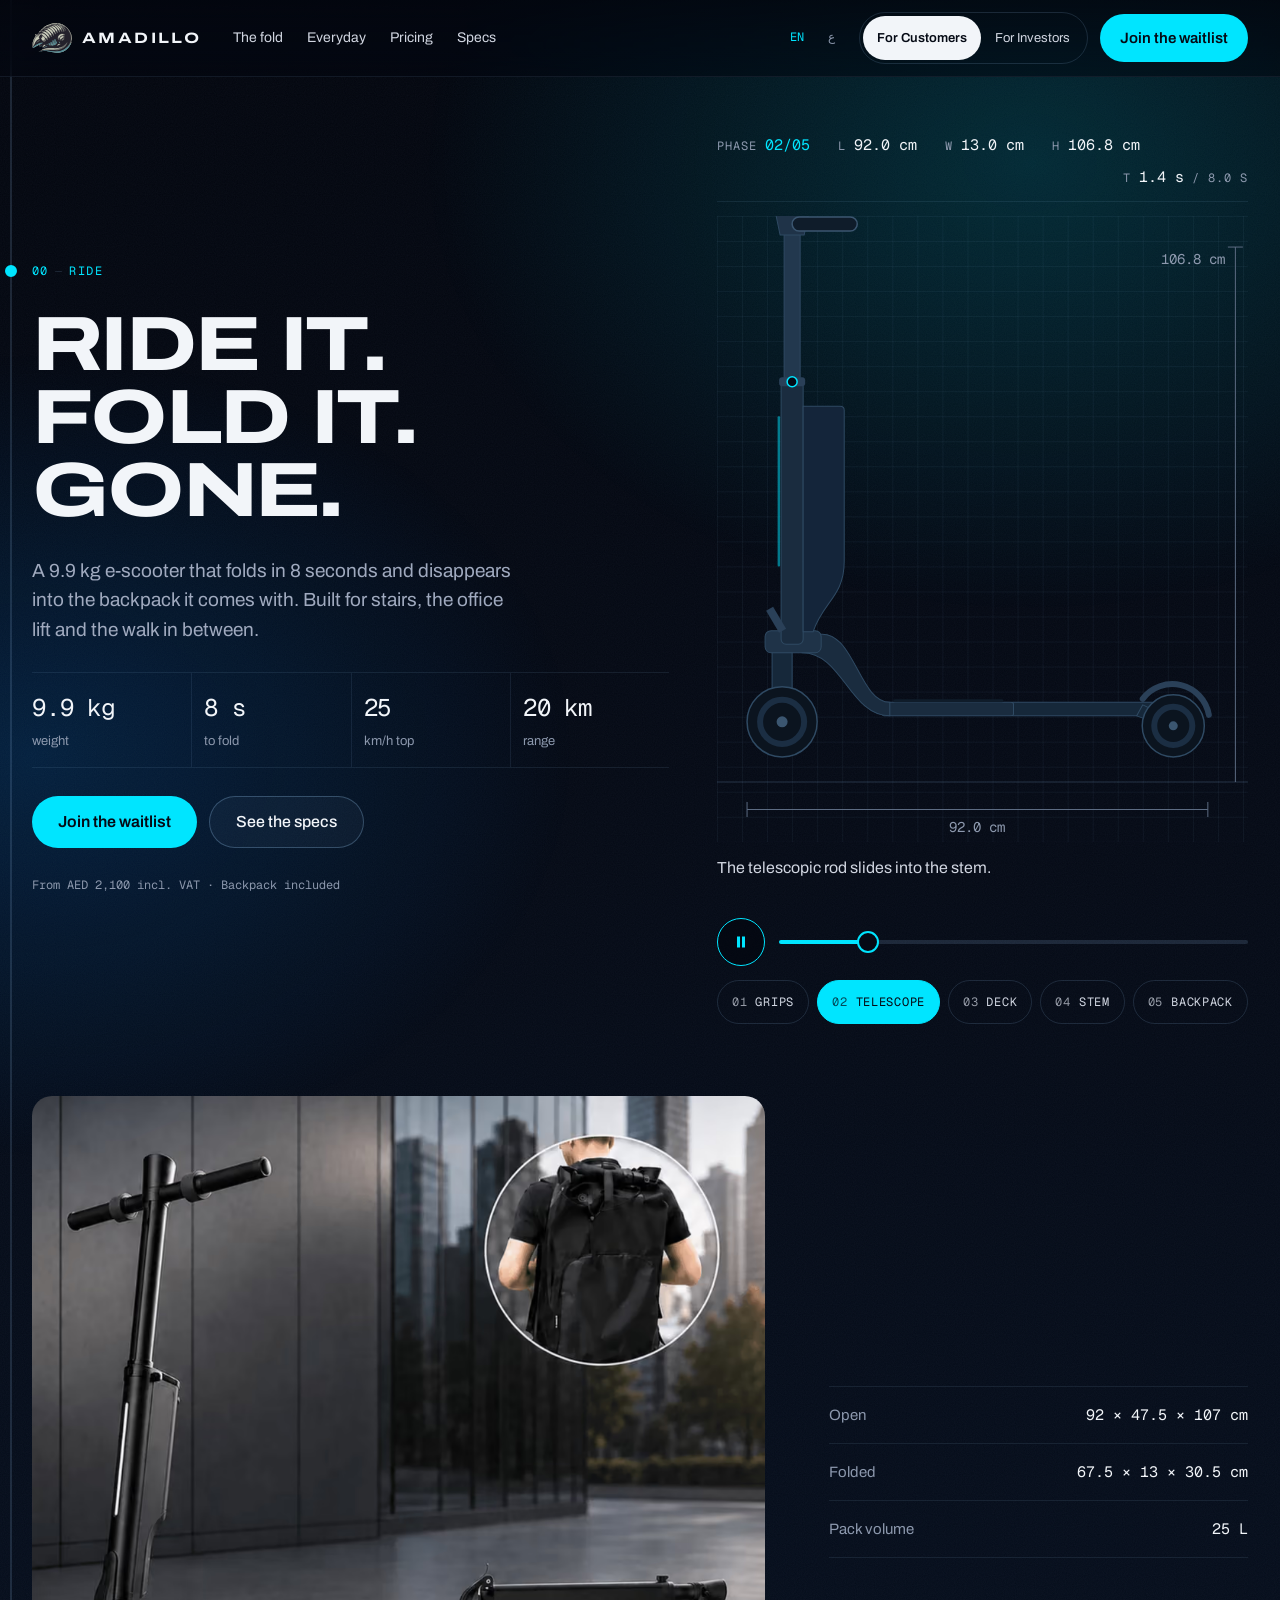
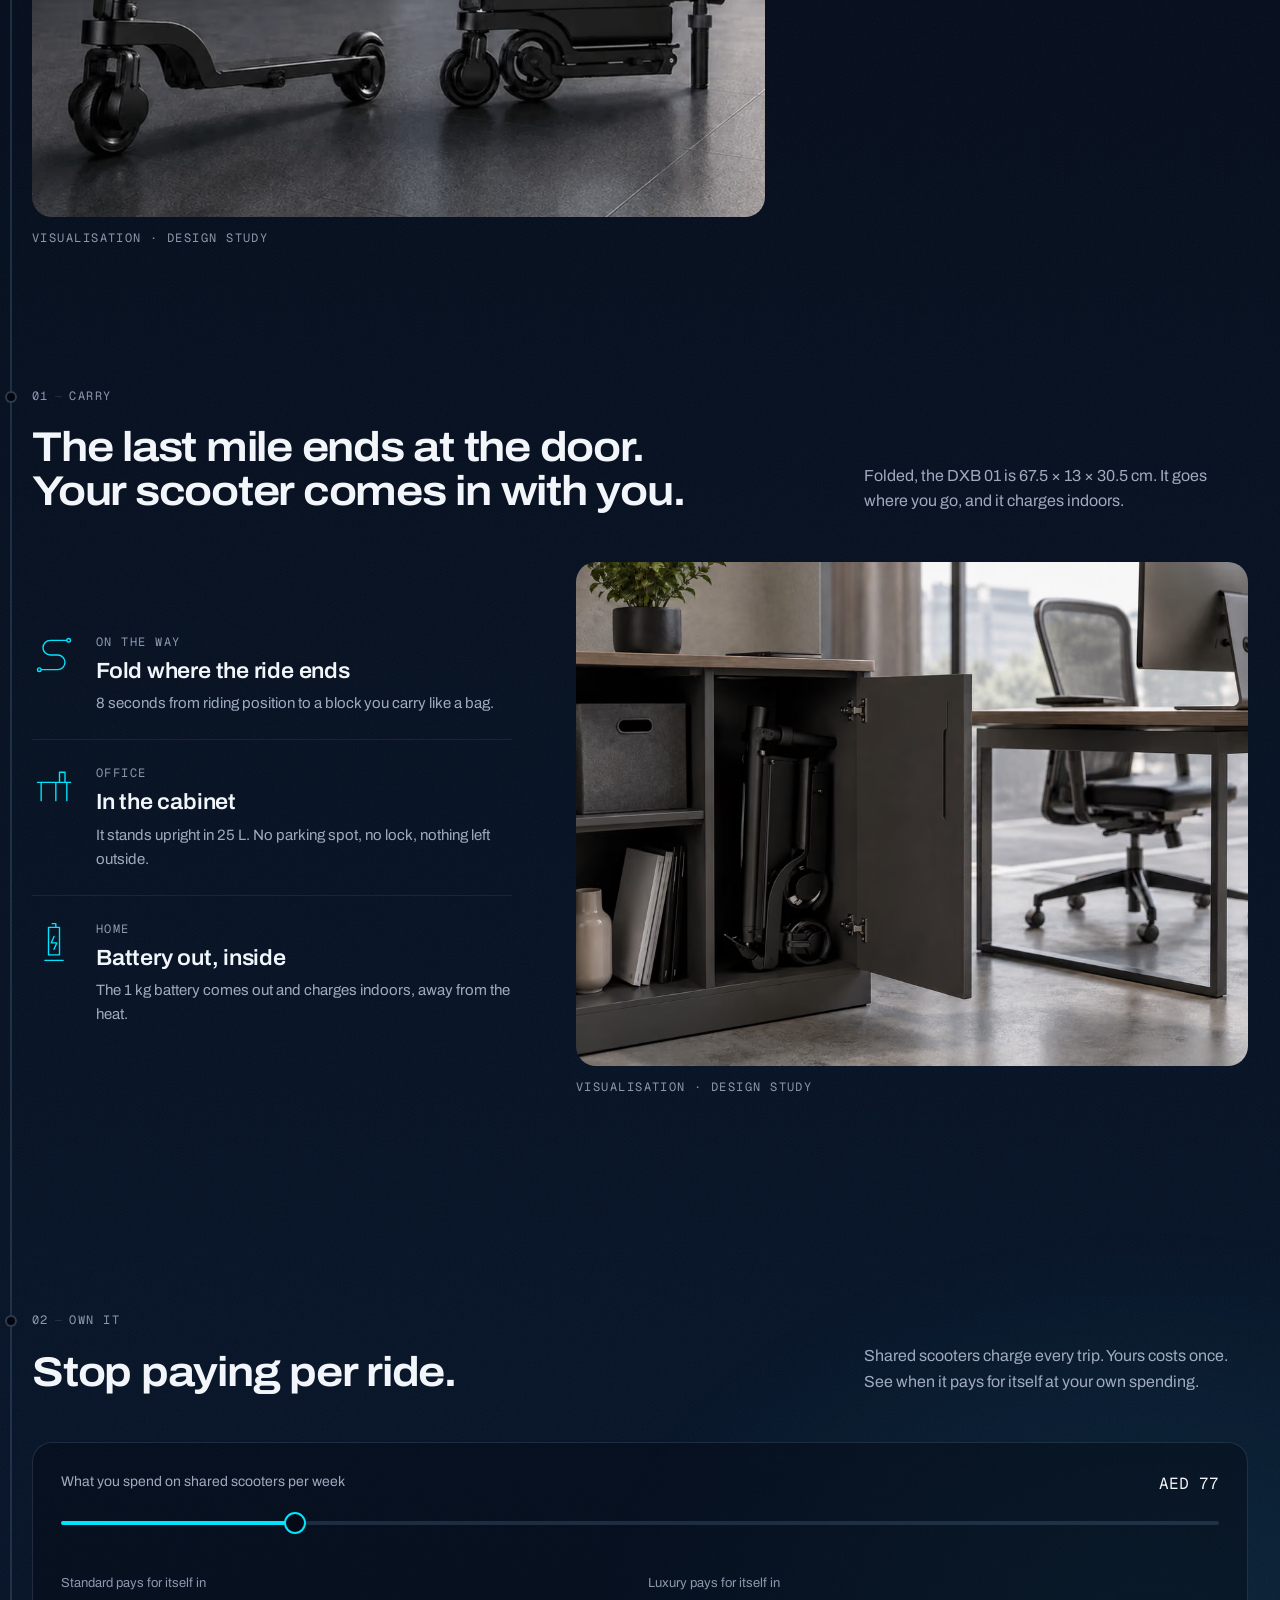
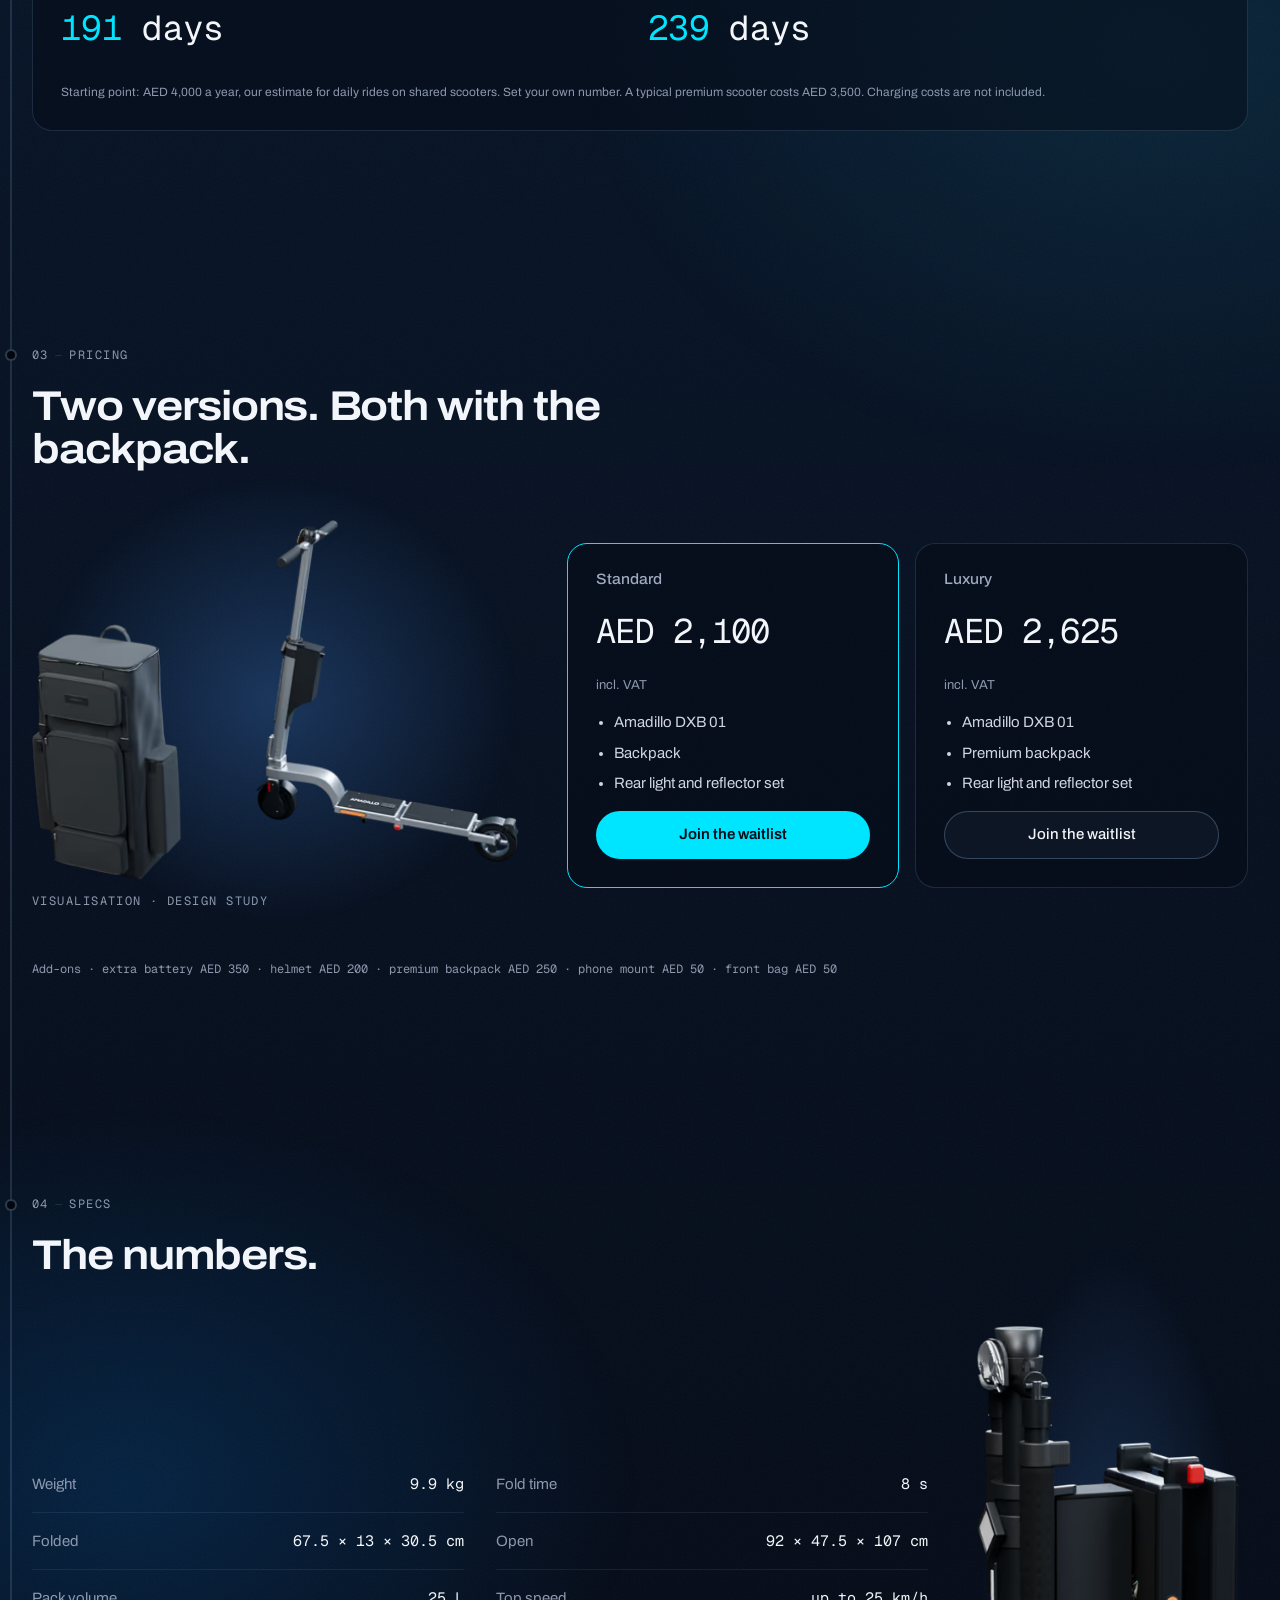
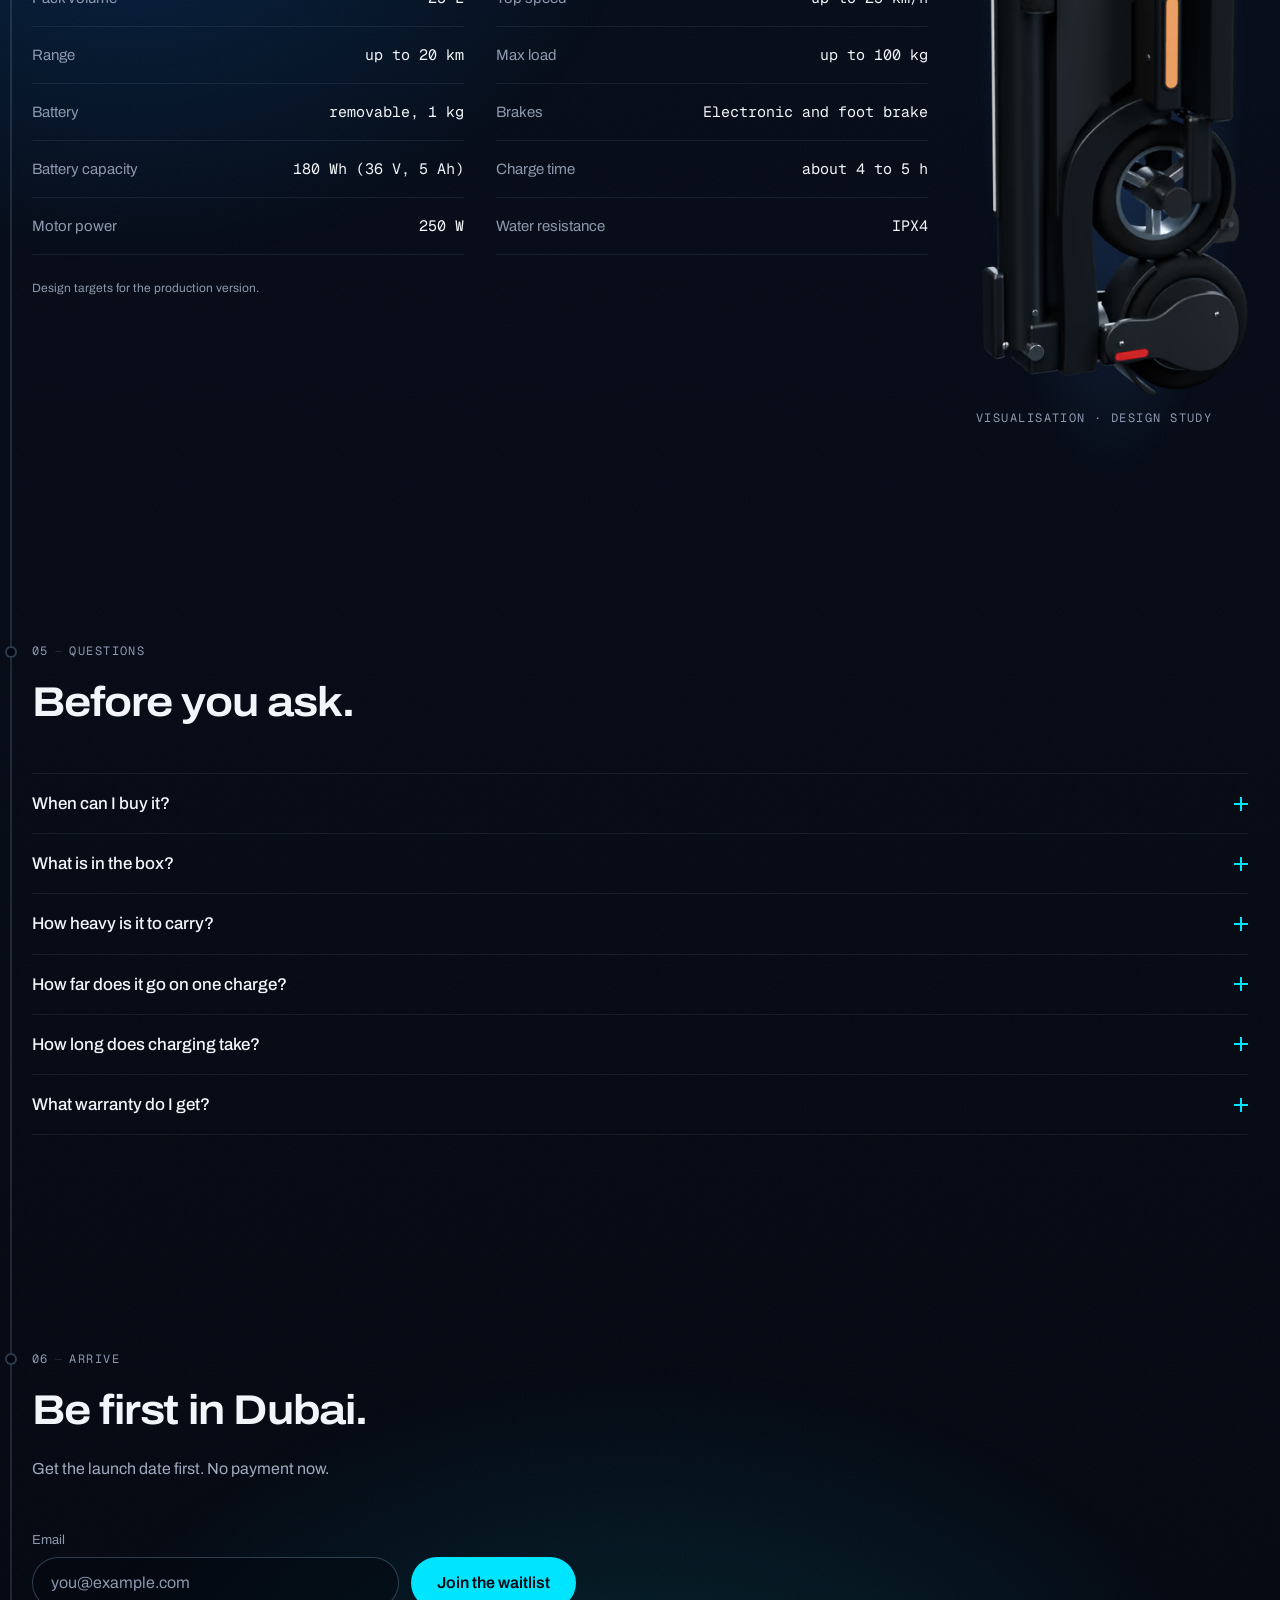
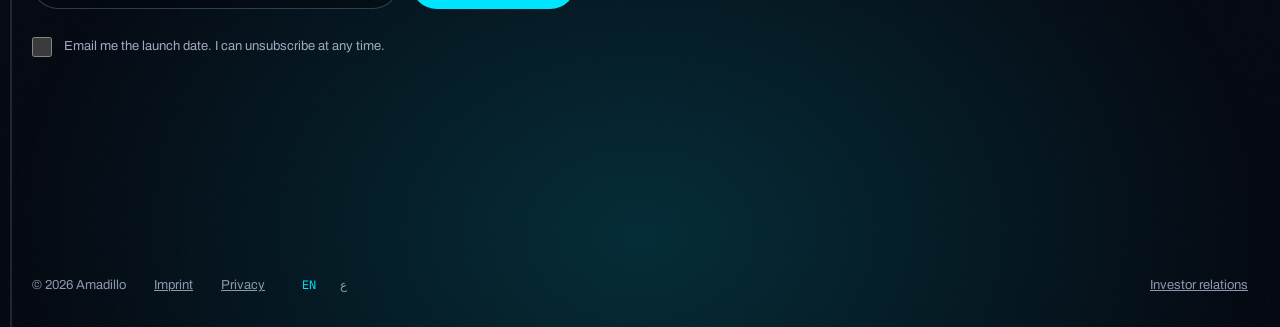
==== commit e2439e15: "Name the product Amadillo DXB 01 and the owner in the imprint Co-Authored-By: Claude Opus 5.5 <norep" ====
--- a/index.html
+++ b/index.html
@@ -1,2 +1,2 @@
 <!DOCTYPE html><html lang="en" dir="ltr"><head><meta charset="utf-8"><meta name="viewport" content="width=device-width, initial-scale=1"><meta name="color-scheme" content="dark"><meta name="theme-color" content="#050a15"><title>Amadillo — the e-scooter that disappears into your backpack</title><meta name="description" content="A 9.9 kg folding e-scooter for the UAE. Folds in seconds, carries in the backpack it comes with."><link rel="preload" href="/fonts/archivo-wdth-wght.woff2" as="font" type="font/woff2" crossorigin><link rel="preload" href="/fonts/geist-mono-wght.woff2" as="font" type="font/woff2" crossorigin><link rel="icon" type="image/svg+xml" href="/brand/logo-mark.svg"><link rel="alternate icon" type="image/png" href="/brand/favicon-64.png"><link rel="canonical" href="https://amadillo.ae/"><link rel="alternate" hreflang="en" href="https://amadillo.ae/"><link rel="alternate" hreflang="ar" href="https://amadillo.ae/ar/"><link rel="stylesheet" href="/_astro/Base.DRsIj8wl.css"><link rel="stylesheet" href="/_astro/Field.D0TIoNiY.css"><style>.card[data-astro-cid-5iuvr4wi]{flex-direction:column;gap:1rem;padding:1.75rem;display:flex}.card[data-astro-cid-5iuvr4wi].featured{border-color:var(--c-accent)}.name[data-astro-cid-5iuvr4wi]{letter-spacing:0;color:var(--c-text-soft);font-size:.9375rem;font-weight:500}.price[data-astro-cid-5iuvr4wi]{color:var(--c-text-strong);letter-spacing:-.02em;font-size:2.125rem}.note[data-astro-cid-5iuvr4wi]{font-size:var(--fs-small);color:var(--c-text-muted)}ul[data-astro-cid-5iuvr4wi]{flex-direction:column;gap:.5rem;margin:0;padding-inline-start:1.125rem;font-size:.9375rem;line-height:1.5;display:flex}.card[data-astro-cid-5iuvr4wi] .cta{margin-top:auto}.range-field[data-astro-cid-3jnsot4f]{flex-direction:column;gap:.25rem;display:flex}.top[data-astro-cid-3jnsot4f]{justify-content:space-between;gap:.75rem;font-size:.875rem;display:flex}label[data-astro-cid-3jnsot4f]{color:var(--c-text-soft)}output[data-astro-cid-3jnsot4f]{color:var(--c-text-strong);white-space:nowrap;font-size:1rem}
-</style><link rel="stylesheet" href="/_astro/ProductImage.gO01XHYZ.css"><link rel="stylesheet" href="/_astro/Customers.DLJr7918.css"><script type="module" src="/_astro/page.BsuiZEAU.js"></script></head><body><div class="atmosphere" aria-hidden="true" data-astro-cid-astvurxn><span class="field f1" data-astro-cid-astvurxn></span><span class="field f2" data-astro-cid-astvurxn></span><span class="field f3" data-astro-cid-astvurxn></span><span class="field f4" data-astro-cid-astvurxn></span><span class="field f5" data-astro-cid-astvurxn></span></div><a class="skip" href="#main" data-astro-cid-nen7h5rs>Skip to content</a><header class="header" data-astro-cid-nen7h5rs><div class="container bar" data-astro-cid-nen7h5rs><a class="brand" href="/" aria-label="Amadillo home" data-astro-cid-nen7h5rs><img src="/brand/logo-mark.svg" alt="" width="40" height="30" decoding="async" data-astro-cid-nen7h5rs><span dir="ltr" data-astro-cid-nen7h5rs>AMADILLO</span></a><nav aria-label="Sections" class="links" data-astro-cid-nen7h5rs><a href="#fold" data-astro-cid-nen7h5rs>The fold</a><a href="#everyday" data-astro-cid-nen7h5rs>Everyday</a><a href="#pricing" data-astro-cid-nen7h5rs>Pricing</a><a href="#specs" data-astro-cid-nen7h5rs>Specs</a></nav><div class="actions" data-astro-cid-nen7h5rs><span class="lang-wide" data-astro-cid-nen7h5rs><nav class="langs mono" aria-label="Language" data-astro-cid-lemdd452><span class="lang on" aria-current="true" title="English" data-astro-cid-lemdd452>EN</span><a class="lang" href="/ar/" hreflang="ar" lang="ar" title="العربية" aria-label="العربية" data-astro-cid-lemdd452>ع</a></nav></span><nav class="switch" aria-label="Audience" data-astro-cid-ph7txtrj><span class="opt on" aria-current="page" data-astro-cid-ph7txtrj>For Customers</span><a class="opt" href="/investors" data-astro-cid-ph7txtrj>For Investors</a></nav><a href="#waitlist" class="btn btn-primary btn-md cta" data-astro-cid-nen7h5rs="true">Join the waitlist</a><details class="menu" data-astro-cid-nen7h5rs><summary aria-label="Menu" data-astro-cid-nen7h5rs><span class="open" data-astro-cid-nen7h5rs><svg width="18" height="18" viewBox="0 0 16 16" fill="none" stroke="currentColor" stroke-width="1.5" stroke-linecap="round" stroke-linejoin="round" aria-hidden="true"><path d="M2 4.5h12M2 8h12M2 11.5h12"/></svg></span><span class="shut" data-astro-cid-nen7h5rs><svg width="18" height="18" viewBox="0 0 16 16" fill="none" stroke="currentColor" stroke-width="1.5" stroke-linecap="round" stroke-linejoin="round" aria-hidden="true"><path d="m3.5 3.5 9 9m0-9-9 9"/></svg></span></summary><nav aria-label="Sections menu" class="sheet" data-astro-cid-nen7h5rs><a href="#fold" data-astro-cid-nen7h5rs>The fold</a><a href="#everyday" data-astro-cid-nen7h5rs>Everyday</a><a href="#pricing" data-astro-cid-nen7h5rs>Pricing</a><a href="#specs" data-astro-cid-nen7h5rs>Specs</a><a href="#waitlist" class="btn btn-primary btn-md" data-astro-cid-nen7h5rs="true">Join the waitlist</a><div class="lang-sheet" data-astro-cid-nen7h5rs><nav class="langs mono" aria-label="Language" data-astro-cid-lemdd452><span class="lang on" aria-current="true" title="English" data-astro-cid-lemdd452>EN</span><a class="lang" href="/ar/" hreflang="ar" lang="ar" title="العربية" aria-label="العربية" data-astro-cid-lemdd452>ع</a></nav></div></nav></details></div></div></header><script type="module">document.querySelectorAll(`.menu .sheet a`).forEach(e=>{e.addEventListener(`click`,()=>e.closest(`details`)?.removeAttribute(`open`))});</script><main id="main"><div class="route" aria-hidden="true" data-astro-cid-cz245ulg><span class="fill" data-astro-cid-cz245ulg></span></div><section class="container hero" id="top" data-astro-cid-br2oot2i><div class="copy" data-astro-cid-br2oot2i><span class="stop start" data-astro-cid-aq7dzzhk><span class="dot" aria-hidden="true" data-astro-cid-aq7dzzhk></span><span class="mono text" data-astro-cid-aq7dzzhk>00<span class="sep" aria-hidden="true" data-astro-cid-aq7dzzhk>—</span>Ride</span></span><script type="module">var e=()=>{let e=document.documentElement.dir===`rtl`,t=document.documentElement.clientWidth;document.querySelectorAll(`.stop`).forEach(n=>{let r=n.getBoundingClientRect();n.style.setProperty(`--stop-left`,`${e?t-r.right:r.left}px`)})};e(),addEventListener(`resize`,e,{passive:!0});</script><h1 data-astro-cid-br2oot2i><span class="line l1" data-astro-cid-br2oot2i>Ride it.</span><span class="line l2" data-astro-cid-br2oot2i>Fold it.</span><span class="line l3 ghost" data-astro-cid-br2oot2i>Gone.</span></h1><p class="lead" data-astro-cid-br2oot2i>A 9.9 kg e-scooter that folds in 8 seconds and disappears into the backpack it comes with. Built for stairs, the office lift and the walk in between.</p><dl class="stats s-md" style="--cols: 4" data-astro-cid-bchll4or><div class="stat" data-astro-cid-bchll4or><dt class="label" data-astro-cid-bchll4or>weight</dt><dd class="mono value" data-astro-cid-bchll4or>9.9 kg</dd></div><div class="stat" data-astro-cid-bchll4or><dt class="label" data-astro-cid-bchll4or>to fold</dt><dd class="mono value" data-astro-cid-bchll4or>8 s</dd></div><div class="stat" data-astro-cid-bchll4or><dt class="label" data-astro-cid-bchll4or>km/h top</dt><dd class="mono value" data-astro-cid-bchll4or>25</dd></div><div class="stat" data-astro-cid-bchll4or><dt class="label" data-astro-cid-bchll4or>range</dt><dd class="mono value" data-astro-cid-bchll4or>20 km</dd></div></dl><div class="ctas" data-astro-cid-br2oot2i><a href="#waitlist" class="btn btn-primary" data-astro-cid-br2oot2i="true">Join the waitlist</a><a href="#specs" class="btn btn-ghost" data-astro-cid-br2oot2i="true">See the specs</a></div><span class="note mono" data-astro-cid-br2oot2i>From AED 2,100 incl. VAT · Backpack included</span></div><div class="stage" id="fold" data-astro-cid-br2oot2i><div class="ghostfold" data-ghostfold data-seconds="8" data-captions="[&quot;Riding position. 92 × 47.5 × 107 cm, 9.9 kg.&quot;,&quot;Grips fold down. Width drops from 47.5 to 13 cm.&quot;,&quot;The telescopic rod slides into the stem.&quot;,&quot;The rear deck swings forward on its centre hinge.&quot;,&quot;Stem and battery fold flat: 67.5 × 13 × 30.5 cm.&quot;,&quot;Upright into the 25 L backpack. Gone.&quot;]" data-play-label="Play fold animation" data-pause-label="Pause fold animation" data-astro-cid-t42quo57><div class="readout mono" aria-hidden="true" dir="ltr" data-astro-cid-t42quo57><span data-astro-cid-t42quo57>Phase <b class="accent" data-out="phase" data-astro-cid-t42quo57>00/05</b></span><span data-astro-cid-t42quo57>L <b data-out="length" data-astro-cid-t42quo57>92.0 cm</b></span><span class="wide" data-astro-cid-t42quo57>W <b data-out="width" data-astro-cid-t42quo57>47.5 cm</b></span><span data-astro-cid-t42quo57>H <b data-out="height" data-astro-cid-t42quo57>107.0 cm</b></span><span class="time" data-astro-cid-t42quo57>t <b data-out="time" data-astro-cid-t42quo57>0.0 s</b><span class="wide" data-astro-cid-t42quo57> / 8.0 s</span></span></div><svg class="drawing" viewBox="-60 20 1060 1250" role="img" aria-label="Side view of the Amadillo scooter folding from riding position (92 × 107 cm) into its backpack (67.5 × 30.5 cm)." data-astro-cid-t42quo57><line x1="-60" y1="1150" x2="1000" y2="1150" class="ground" data-astro-cid-t42quo57></line><g data-part="lift" data-astro-cid-t42quo57><g data-part="pack" data-astro-cid-t42quo57><g data-part="rear" data-astro-cid-t42quo57><rect x="525" y="1041" width="290" height="27" rx="6" class="p2" data-astro-cid-t42quo57></rect><path d="M790 1046 L862 1080 L848 1094 L778 1068 Z" class="p2" data-astro-cid-t42quo57></path><path d="M790 1034 A 74 74 0 0 1 922 1066" class="fender" data-astro-cid-t42quo57></path><circle cx="851" cy="1088" r="62" class="tyre" data-astro-cid-t42quo57></circle><circle cx="851" cy="1088" r="38" class="rim" data-astro-cid-t42quo57></circle><circle cx="851" cy="1088" r="9" class="hub" data-astro-cid-t42quo57></circle><circle cx="525" cy="1076" r="13" class="joint" data-joint="hinge" data-astro-cid-t42quo57></circle></g><rect x="270" y="1041" width="262" height="27" rx="4" class="p1" data-astro-cid-t42quo57></rect><rect x="292" y="1035" width="220" height="6" rx="3" class="tape" data-astro-cid-t42quo57></rect><path d="M110 905 L150 905 C215 905 225 1041 285 1041 L285 1068 C205 1068 190 942 110 942 Z" class="p1" data-astro-cid-t42quo57></path><rect x="50" y="930" width="40" height="150" rx="10" class="p2" data-astro-cid-t42quo57></rect><circle cx="70" cy="1080" r="70" class="tyre" data-astro-cid-t42quo57></circle><circle cx="70" cy="1080" r="44" class="rim" data-astro-cid-t42quo57></circle><circle cx="70" cy="1080" r="11" class="hub" data-astro-cid-t42quo57></circle><rect x="36" y="898" width="112" height="44" rx="12" class="p3" data-astro-cid-t42quo57></rect><g data-part="stem" data-astro-cid-t42quo57><g data-part="tele" data-astro-cid-t42quo57><rect x="74" y="80" width="32" height="340" rx="8" class="p4" data-astro-cid-t42quo57></rect><path d="M56 58 L124 58 L114 106 L66 106 Z" class="p3" data-astro-cid-t42quo57></path><rect x="70" y="52" width="40" height="7" rx="3" class="display" data-astro-cid-t42quo57></rect><circle cx="90" cy="84" r="18" class="grip" data-part="bar" data-astro-cid-t42quo57></circle><rect x="90" y="70" width="0" height="28" rx="14" class="grip" data-part="grips" data-astro-cid-t42quo57></rect><circle cx="90" cy="84" r="9" class="joint" data-joint="grip" data-astro-cid-t42quo57></circle></g><rect x="68" y="400" width="44" height="525" rx="10" class="p1" data-astro-cid-t42quo57></rect><rect x="61" y="470" width="5" height="300" rx="2" class="light" data-astro-cid-t42quo57></rect><path d="M112 450 L186 450 Q194 450 194 458 L194 760 C194 830 150 842 132 900 L112 900 Z" class="battery" data-astro-cid-t42quo57></path><rect x="64" y="392" width="52" height="18" rx="6" class="clamp" data-astro-cid-t42quo57></rect><path d="M64 902 L38 858 L52 850 L78 894 Z" class="clamp" data-astro-cid-t42quo57></path><circle cx="90" cy="401" r="10" class="joint" data-joint="tele" data-astro-cid-t42quo57></circle><circle cx="90" cy="920" r="13" class="joint" data-joint="stem" data-astro-cid-t42quo57></circle></g></g></g><g data-part="bag" opacity="0" data-astro-cid-t42quo57><path d="M270 640 Q270 560 350 560 L570 560 Q650 560 650 640 L650 1120 Q650 1150 620 1150 L300 1150 Q270 1150 270 1120 Z" class="bag" data-astro-cid-t42quo57></path><path d="M300 660 L300 1100 M620 660 L620 1100" class="seam" data-astro-cid-t42quo57></path><line x1="300" y1="600" x2="620" y2="600" class="strap" data-astro-cid-t42quo57></line><rect x="436" y="690" width="48" height="8" rx="4" class="display" data-astro-cid-t42quo57></rect></g><g data-part="dims" class="dims" data-astro-cid-t42quo57><line x1="0" y1="1205" x2="920" y2="1205" data-dim="l-line" data-astro-cid-t42quo57></line><line x1="0" y1="1190" x2="0" y2="1220" data-astro-cid-t42quo57></line><line x1="920" y1="1190" x2="920" y2="1220" data-dim="l-tick" data-astro-cid-t42quo57></line><text x="460" y="1250" text-anchor="middle" data-dim="l-text" data-astro-cid-t42quo57>92.0 cm</text><line x1="975" y1="1150" x2="975" y2="80" data-dim="h-line" data-astro-cid-t42quo57></line><line x1="960" y1="80" x2="990" y2="80" data-dim="h-tick" data-astro-cid-t42quo57></line><text x="955" y="114" text-anchor="end" data-dim="h-text" data-astro-cid-t42quo57>107.0 cm</text></g><text x="460" y="1250" text-anchor="middle" class="packed" data-part="packed" opacity="0" data-astro-cid-t42quo57>25 L · 9.9 kg · on your back</text></svg><p class="caption" aria-live="polite" data-out="caption" data-astro-cid-t42quo57>Riding position. 92 × 47.5 × 107 cm, 9.9 kg.</p><div class="controls" dir="ltr" data-astro-cid-t42quo57><button type="button" class="play" data-play aria-label="Play fold animation" data-astro-cid-t42quo57><span class="i-play" data-astro-cid-t42quo57><svg width="16" height="16" viewBox="0 0 16 16" fill="none" stroke="currentColor" stroke-width="1.5" stroke-linecap="round" stroke-linejoin="round" aria-hidden="true"><path d="M4.5 2.5 13.5 8l-9 5.5z" fill="currentColor" stroke="none"/></svg></span><span class="i-pause" data-astro-cid-t42quo57><svg width="16" height="16" viewBox="0 0 16 16" fill="none" stroke="currentColor" stroke-width="1.5" stroke-linecap="round" stroke-linejoin="round" aria-hidden="true"><path d="M4 2.5h3v11H4zM9 2.5h3v11H9z" fill="currentColor" stroke="none"/></svg></span></button><label for="ghostfold-range" class="visually-hidden" data-astro-cid-t42quo57>Fold progress</label><input id="ghostfold-range" class="range" type="range" min="0" max="1000" step="1" value="0" style="--fill: 0%" data-range data-astro-cid-t42quo57></div><div class="chips" role="group" aria-label="Jump to a fold phase" data-astro-cid-t42quo57><button type="button" class="chip" aria-pressed="false" data-chip="0.15" data-astro-cid-t42quo57="true" data-astro-cid-ags4ogmk><span class="idx" data-astro-cid-ags4ogmk>01</span>Grips</button><button type="button" class="chip" aria-pressed="false" data-chip="0.35" data-astro-cid-t42quo57="true" data-astro-cid-ags4ogmk><span class="idx" data-astro-cid-ags4ogmk>02</span>Telescope</button><button type="button" class="chip" aria-pressed="false" data-chip="0.6" data-astro-cid-t42quo57="true" data-astro-cid-ags4ogmk><span class="idx" data-astro-cid-ags4ogmk>03</span>Deck</button><button type="button" class="chip" aria-pressed="false" data-chip="0.85" data-astro-cid-t42quo57="true" data-astro-cid-ags4ogmk><span class="idx" data-astro-cid-ags4ogmk>04</span>Stem</button><button type="button" class="chip" aria-pressed="false" data-chip="1" data-astro-cid-t42quo57="true" data-astro-cid-ags4ogmk><span class="idx" data-astro-cid-ags4ogmk>05</span>Backpack</button></div></div><script type="module">var e=[{key:`grips`,end:.15},{key:`telescope`,end:.35},{key:`deck`,end:.6},{key:`stem`,end:.85},{key:`backpack`,end:1}],t={l:920,w:475,h:1070},n={l:675,w:130,h:305},r=e=>e<.5?4*e*e*e:1-(-2*e+2)**3/2,i=e=>Math.min(1,Math.max(0,e));function a(a){let o=i(a),s=(e,t)=>r(i((o-e)/(t-e))),c=s(0,.15),l=s(.15,.35),u=s(.35,.6),d=s(.6,.85),f=s(.85,1),p=Math.min(1,o/.08)*(1-f),m=o<=0?0:e.findIndex(e=>o<=e.end)+1,h=(e,t)=>o>e-.02&&o<t+.02&&f<1;return{phase:m,lift:`translate(0 ${(-50*p).toFixed(1)})`,pack:`translate(${(122*f).toFixed(1)} ${(-203*f).toFixed(1)}) rotate(${(-90*f).toFixed(2)} 338 1015)`,rear:`rotate(${(-180*u).toFixed(2)} 525 1076)`,stem:`rotate(${(90*d).toFixed(2)} 90 920)`,tele:`translate(0 ${(280*l).toFixed(1)})`,gripWidth:130*c,barOpacity:1-c,bag:`translate(0 ${(260*(1-f)).toFixed(1)})`,bagOpacity:f,dimOpacity:1-f,joints:{grip:h(0,.15),tele:h(.15,.35),hinge:h(.35,.6),stem:h(.6,.85)},length:Math.round(t.l-(t.l-n.l)*(.55*u+.45*d)),width:Math.round(t.w-(t.w-n.w)*c),height:Math.round(t.h-280*l-(t.h-280-n.h)*d)}}var o=e=>`${(e/10).toFixed(1)} cm`,s=document.querySelector(`[data-ghostfold]`);s&&c(s);function c(e){let t=t=>e.querySelector(t),n=Object.fromEntries([`lift`,`pack`,`rear`,`stem`,`tele`,`bar`,`grips`,`bag`,`dims`,`packed`].map(e=>[e,t(`[data-part="${e}"]`)])),r=Object.fromEntries([`grip`,`tele`,`hinge`,`stem`].map(e=>[e,t(`[data-joint="${e}"]`)])),i=e=>t(`[data-dim="${e}"]`),s=e=>t(`[data-out="${e}"]`),c=t(`[data-range]`),l=t(`[data-play]`),u=[...e.querySelectorAll(`[data-chip]`)],d=JSON.parse(e.dataset.captions??`[]`),f=Number(e.dataset.seconds??8),p=matchMedia(`(prefers-reduced-motion: reduce)`).matches,m=0,h=-1,g=(e,t)=>{e.textContent!==t&&(e.textContent=t)},_=e=>{if(e===m&&h!==-1)return;m=e;let t=a(e);n.lift.setAttribute(`transform`,t.lift),n.pack.setAttribute(`transform`,t.pack),n.rear.setAttribute(`transform`,t.rear),n.stem.setAttribute(`transform`,t.stem),n.tele.setAttribute(`transform`,t.tele),n.grips.setAttribute(`width`,t.gripWidth.toFixed(1)),n.bar.setAttribute(`opacity`,t.barOpacity.toFixed(2)),n.bag.setAttribute(`transform`,t.bag),n.bag.setAttribute(`opacity`,t.bagOpacity.toFixed(2)),n.dims.setAttribute(`opacity`,t.dimOpacity.toFixed(2)),n.packed.setAttribute(`opacity`,t.bagOpacity.toFixed(2));for(let[e,n]of Object.entries(t.joints))r[e].classList.toggle(`on`,n);i(`l-line`).setAttribute(`x2`,String(t.length)),i(`l-tick`).setAttribute(`x1`,String(t.length)),i(`l-tick`).setAttribute(`x2`,String(t.length)),i(`l-text`).setAttribute(`x`,String(t.length/2)),g(i(`l-text`),o(t.length));let l=1150-t.height;i(`h-line`).setAttribute(`y2`,String(l)),i(`h-tick`).setAttribute(`y1`,String(l)),i(`h-tick`).setAttribute(`y2`,String(l)),i(`h-text`).setAttribute(`y`,String(l+34)),g(i(`h-text`),o(t.height)),g(s(`length`),o(t.length)),g(s(`width`),o(t.width)),g(s(`height`),o(t.height)),g(s(`time`),`${(e*f).toFixed(1)} s`),g(s(`phase`),`0${t.phase}/05`),c.value=String(Math.round(e*1e3)),c.style.setProperty(`--fill`,`${(e*100).toFixed(1)}%`),t.phase!==h&&(h=t.phase,s(`caption`).textContent=d[t.phase]??``,u.forEach((e,n)=>e.setAttribute(`aria-pressed`,String(n+1===t.phase))))},v=0,y=!1,b=t=>{y=t,e.classList.toggle(`is-playing`,t),l.setAttribute(`aria-label`,(t?e.dataset.pauseLabel:e.dataset.playLabel)??``),t||cancelAnimationFrame(v)},x=()=>{m>=1&&_(0),b(!0);let e=performance.now(),t=n=>{let r=Math.min(1,m+(n-e)/(f*1e3*.75));e=n,_(r),r>=1?(b(!1),C()):v=requestAnimationFrame(t)};v=requestAnimationFrame(t)},S,C=()=>S?.disconnect();p||(S=new IntersectionObserver(([e])=>{e.isIntersecting&&!y?x():!e.isIntersecting&&y&&b(!1)},{threshold:.5}),S.observe(t(`.drawing`)));let w=()=>{C(),b(!1)};l.addEventListener(`click`,()=>{let e=y;w(),e||x()}),c.addEventListener(`input`,()=>{w(),_(Number(c.value)/1e3)}),u.forEach(e=>e.addEventListener(`click`,()=>{w(),_(Number(e.dataset.chip))})),_(m)}</script></div></section><div class="container showcase" data-astro-cid-br2oot2i><figure class="product-image photo" data-astro-cid-seiejway><div class="frame" data-astro-cid-seiejway><picture data-astro-cid-seiejway><source type="image/avif" srcset="/img/city-640.avif 640w, /img/city-960.avif 960w, /img/city-1149.avif 1149w" sizes="(min-width: 960px) 46rem, 100vw" data-astro-cid-seiejway><img src="/img/city-640.webp" srcset="/img/city-640.webp 640w, /img/city-960.webp 960w, /img/city-1149.webp 1149w" sizes="(min-width: 960px) 46rem, 100vw" width="1149" height="1130" alt="The Amadillo scooter on a city plaza: open, folded, and in the backpack on a rider’s back." loading="lazy" decoding="async" data-astro-cid-seiejway></picture></div><figcaption class="mono" data-astro-cid-seiejway>Visualisation · design study</figcaption></figure><dl class="specs c-1" data-astro-cid-uzz5av54><div class="row" data-astro-cid-uzz5av54><dt data-astro-cid-uzz5av54>Open</dt><dd class="mono" data-astro-cid-uzz5av54>92 × 47.5 × 107 cm</dd></div><div class="row" data-astro-cid-uzz5av54><dt data-astro-cid-uzz5av54>Folded</dt><dd class="mono" data-astro-cid-uzz5av54>67.5 × 13 × 30.5 cm</dd></div><div class="row" data-astro-cid-uzz5av54><dt data-astro-cid-uzz5av54>Pack volume</dt><dd class="mono" data-astro-cid-uzz5av54>25 L</dd></div></dl></div><section id="everyday" class="section" data-astro-cid-5lyysmr3><div class="container inner" data-astro-cid-5lyysmr3><div class="head split" data-astro-cid-5lyysmr3><div class="titles" data-astro-cid-5lyysmr3><span class="stop" data-astro-cid-aq7dzzhk><span class="dot" aria-hidden="true" data-astro-cid-aq7dzzhk></span><span class="mono text" data-astro-cid-aq7dzzhk>01<span class="sep" aria-hidden="true" data-astro-cid-aq7dzzhk>—</span>Carry</span></span><h2 data-astro-cid-5lyysmr3>The last mile ends at the door. Your scooter comes in with you.</h2></div><p class="lead" data-astro-cid-5lyysmr3>Folded, Amadillo is 67.5 × 13 × 30.5 cm. It goes where you go, and it charges indoors.</p></div><div class="everyday" data-astro-cid-br2oot2i><ol class="moments" data-astro-cid-br2oot2i><li data-astro-cid-br2oot2i><svg viewBox="0 0 48 48" aria-hidden="true" class="pict" data-astro-cid-br2oot2i><path d="M10 40h18a8 8 0 0 0 0-16H20a8 8 0 0 1 0-16h18M6 40a2 2 0 1 0 4 0a2 2 0 1 0-4 0M38 8a2 2 0 1 0 4 0a2 2 0 1 0-4 0" data-astro-cid-br2oot2i></path></svg><div class="moment" data-astro-cid-br2oot2i><span class="mono idx" data-astro-cid-br2oot2i>On the way</span><h3 data-astro-cid-br2oot2i>Fold where the ride ends</h3><p data-astro-cid-br2oot2i>8 seconds from riding position to a block you carry like a bag.</p></div></li><li data-astro-cid-br2oot2i><svg viewBox="0 0 48 48" aria-hidden="true" class="pict" data-astro-cid-br2oot2i><path d="M6 20h36M10 20v20M38 20v20M26 20v20M30 9h6v11h-6z" data-astro-cid-br2oot2i></path></svg><div class="moment" data-astro-cid-br2oot2i><span class="mono idx" data-astro-cid-br2oot2i>Office</span><h3 data-astro-cid-br2oot2i>In the cabinet</h3><p data-astro-cid-br2oot2i>It stands upright in 25 L. No parking spot, no lock, nothing left outside.</p></div></li><li data-astro-cid-br2oot2i><svg viewBox="0 0 48 48" aria-hidden="true" class="pict" data-astro-cid-br2oot2i><path d="M18 8h12v30H18zM22 4h4v4M24 18l-3 7h6l-3 7M14 44h20" data-astro-cid-br2oot2i></path></svg><div class="moment" data-astro-cid-br2oot2i><span class="mono idx" data-astro-cid-br2oot2i>Home</span><h3 data-astro-cid-br2oot2i>Battery out, inside</h3><p data-astro-cid-br2oot2i>The 1 kg battery comes out and charges indoors, away from the heat.</p></div></li></ol><figure class="product-image photo" data-astro-cid-seiejway><div class="frame" data-astro-cid-seiejway><picture data-astro-cid-seiejway><source type="image/avif" srcset="/img/cabinet-640.avif 640w, /img/cabinet-1000.avif 1000w, /img/cabinet-1448.avif 1448w" sizes="(min-width: 960px) 44rem, 100vw" data-astro-cid-seiejway><img src="/img/cabinet-640.webp" srcset="/img/cabinet-640.webp 640w, /img/cabinet-1000.webp 1000w, /img/cabinet-1448.webp 1448w" sizes="(min-width: 960px) 44rem, 100vw" width="1448" height="1086" alt="The folded Amadillo scooter standing upright in an office cabinet." loading="lazy" decoding="async" data-astro-cid-seiejway></picture></div><figcaption class="mono" data-astro-cid-seiejway>Visualisation · design study</figcaption></figure></div></div></section><section id="own" class="section" data-astro-cid-5lyysmr3><div class="container inner" data-astro-cid-5lyysmr3><div class="head split" data-astro-cid-5lyysmr3><div class="titles" data-astro-cid-5lyysmr3><span class="stop" data-astro-cid-aq7dzzhk><span class="dot" aria-hidden="true" data-astro-cid-aq7dzzhk></span><span class="mono text" data-astro-cid-aq7dzzhk>02<span class="sep" aria-hidden="true" data-astro-cid-aq7dzzhk>—</span>Own it</span></span><h2 data-astro-cid-5lyysmr3>Stop paying per ride.</h2></div><p class="lead" data-astro-cid-5lyysmr3>Shared scooters charge every trip. Yours costs once. See when it pays for itself at your own spending.</p></div><div class="payback surface" data-payback data-astro-cid-d4ax2vmt><div class="range-field" data-astro-cid-3jnsot4f><div class="top" data-astro-cid-3jnsot4f><label for="rental-week" data-astro-cid-3jnsot4f>What you spend on shared scooters per week</label><output for="rental-week" class="mono" data-pattern="AED {n}" data-locale="en-US" data-astro-cid-3jnsot4f>AED 77</output></div><input id="rental-week" class="range" type="range" min="20" max="300" step="5" value="77" style="--fill: 20.357142857142858%" data-astro-cid-3jnsot4f></div><script type="module">var e=e=>{let t=Number(e.min),n=Number(e.max),r=Number(e.value);e.style.setProperty(`--fill`,`${(r-t)/(n-t)*100}%`);let i=e.closest(`.range-field`)?.querySelector(`output`);i&&(i.textContent=(i.dataset.pattern??`{n}`).replace(`{n}`,r.toLocaleString(i.dataset.locale)))};document.querySelectorAll(`.range-field .range`).forEach(t=>{t.addEventListener(`input`,()=>e(t))});</script><dl class="results" data-astro-cid-d4ax2vmt><div data-astro-cid-d4ax2vmt><dt data-astro-cid-d4ax2vmt>Standard pays for itself in</dt><dd class="mono" data-astro-cid-d4ax2vmt><span data-days="standard" data-price="2100" data-astro-cid-d4ax2vmt>191</span> days</dd></div><div data-astro-cid-d4ax2vmt><dt data-astro-cid-d4ax2vmt>Luxury pays for itself in</dt><dd class="mono" data-astro-cid-d4ax2vmt><span data-days="luxury" data-price="2625" data-astro-cid-d4ax2vmt>239</span> days</dd></div></dl><p class="fine" data-astro-cid-d4ax2vmt>Starting point: AED 4,000 a year, our estimate for daily rides on shared scooters. Set your own number. A typical premium scooter costs AED 3,500. Charging costs are not included.</p></div><script type="module">var e=document.querySelector(`[data-payback]`),t=e?.querySelector(`#rental-week`);if(e&&t){let n=[...e.querySelectorAll(`[data-days]`)];t.addEventListener(`input`,()=>{let e=Number(t.value)/7;n.forEach(t=>t.textContent=String(Math.ceil(Number(t.dataset.price)/e)))})}</script></div></section><section id="pricing" class="section" data-astro-cid-5lyysmr3><div class="container inner" data-astro-cid-5lyysmr3><div class="head split" data-astro-cid-5lyysmr3><div class="titles" data-astro-cid-5lyysmr3><span class="stop" data-astro-cid-aq7dzzhk><span class="dot" aria-hidden="true" data-astro-cid-aq7dzzhk></span><span class="mono text" data-astro-cid-aq7dzzhk>03<span class="sep" aria-hidden="true" data-astro-cid-aq7dzzhk>—</span>Pricing</span></span><h2 data-astro-cid-5lyysmr3>Two versions. Both with the backpack.</h2></div></div><div class="offer" data-astro-cid-br2oot2i><figure class="product-image lit" data-astro-cid-seiejway><div class="frame" data-astro-cid-seiejway><picture data-astro-cid-seiejway><source type="image/avif" srcset="/img/bag-480.avif 480w, /img/bag-800.avif 800w" sizes="(min-width: 960px) 30rem, 100vw" data-astro-cid-seiejway><img src="/img/bag-480.webp" srcset="/img/bag-480.webp 480w, /img/bag-800.webp 800w" sizes="(min-width: 960px) 30rem, 100vw" width="951" height="703" alt="The Amadillo scooter next to its backpack." loading="lazy" decoding="async" data-astro-cid-seiejway></picture></div><figcaption class="mono" data-astro-cid-seiejway>Visualisation · design study</figcaption></figure><div class="prices" data-astro-cid-br2oot2i><article class="card surface featured" data-astro-cid-5iuvr4wi><h3 class="name" data-astro-cid-5iuvr4wi>Standard</h3><p class="mono price" data-astro-cid-5iuvr4wi>AED 2,100</p><p class="note" data-astro-cid-5iuvr4wi>incl. VAT</p><ul data-astro-cid-5iuvr4wi><li data-astro-cid-5iuvr4wi>Amadillo scooter</li><li data-astro-cid-5iuvr4wi>Backpack</li><li data-astro-cid-5iuvr4wi>Rear light and reflector set</li></ul><a href="#waitlist" class="btn btn-primary btn-md cta" data-astro-cid-5iuvr4wi="true">Join the waitlist</a></article><article class="card surface" data-astro-cid-5iuvr4wi><h3 class="name" data-astro-cid-5iuvr4wi>Luxury</h3><p class="mono price" data-astro-cid-5iuvr4wi>AED 2,625</p><p class="note" data-astro-cid-5iuvr4wi>incl. VAT</p><ul data-astro-cid-5iuvr4wi><li data-astro-cid-5iuvr4wi>Amadillo scooter</li><li data-astro-cid-5iuvr4wi>Premium backpack</li><li data-astro-cid-5iuvr4wi>Rear light and reflector set</li></ul><a href="#waitlist" class="btn btn-ghost btn-md cta" data-astro-cid-5iuvr4wi="true">Join the waitlist</a></article></div></div><p class="addons mono" data-astro-cid-br2oot2i>Add-ons · extra battery AED 350 · helmet AED 200 · premium backpack AED 250 · phone mount AED 50 · front bag AED 50</p></div></section><section id="specs" class="section" data-astro-cid-5lyysmr3><div class="container inner" data-astro-cid-5lyysmr3><div class="head stack" data-astro-cid-5lyysmr3><div class="titles" data-astro-cid-5lyysmr3><span class="stop" data-astro-cid-aq7dzzhk><span class="dot" aria-hidden="true" data-astro-cid-aq7dzzhk></span><span class="mono text" data-astro-cid-aq7dzzhk>04<span class="sep" aria-hidden="true" data-astro-cid-aq7dzzhk>—</span>Specs</span></span><h2 data-astro-cid-5lyysmr3>The numbers.</h2></div></div><div class="spec-sheet" data-astro-cid-br2oot2i><div class="spec-copy" data-astro-cid-br2oot2i><dl class="specs c-2" data-astro-cid-uzz5av54><div class="row" data-astro-cid-uzz5av54><dt data-astro-cid-uzz5av54>Weight</dt><dd class="mono" data-astro-cid-uzz5av54>9.9 kg</dd></div><div class="row" data-astro-cid-uzz5av54><dt data-astro-cid-uzz5av54>Fold time</dt><dd class="mono" data-astro-cid-uzz5av54>8 s</dd></div><div class="row" data-astro-cid-uzz5av54><dt data-astro-cid-uzz5av54>Folded</dt><dd class="mono" data-astro-cid-uzz5av54>67.5 × 13 × 30.5 cm</dd></div><div class="row" data-astro-cid-uzz5av54><dt data-astro-cid-uzz5av54>Open</dt><dd class="mono" data-astro-cid-uzz5av54>92 × 47.5 × 107 cm</dd></div><div class="row" data-astro-cid-uzz5av54><dt data-astro-cid-uzz5av54>Pack volume</dt><dd class="mono" data-astro-cid-uzz5av54>25 L</dd></div><div class="row" data-astro-cid-uzz5av54><dt data-astro-cid-uzz5av54>Top speed</dt><dd class="mono" data-astro-cid-uzz5av54>up to 25 km/h</dd></div><div class="row" data-astro-cid-uzz5av54><dt data-astro-cid-uzz5av54>Range</dt><dd class="mono" data-astro-cid-uzz5av54>up to 20 km</dd></div><div class="row" data-astro-cid-uzz5av54><dt data-astro-cid-uzz5av54>Max load</dt><dd class="mono" data-astro-cid-uzz5av54>up to 100 kg</dd></div><div class="row" data-astro-cid-uzz5av54><dt data-astro-cid-uzz5av54>Battery</dt><dd class="mono" data-astro-cid-uzz5av54>removable, 1 kg</dd></div><div class="row" data-astro-cid-uzz5av54><dt data-astro-cid-uzz5av54>Brakes</dt><dd class="mono" data-astro-cid-uzz5av54>Electronic and foot brake</dd></div><div class="row" data-astro-cid-uzz5av54><dt data-astro-cid-uzz5av54>Battery capacity</dt><dd class="mono" data-astro-cid-uzz5av54>180 Wh (36 V, 5 Ah)</dd></div><div class="row" data-astro-cid-uzz5av54><dt data-astro-cid-uzz5av54>Charge time</dt><dd class="mono" data-astro-cid-uzz5av54>about 4 to 5 h</dd></div><div class="row" data-astro-cid-uzz5av54><dt data-astro-cid-uzz5av54>Motor power</dt><dd class="mono" data-astro-cid-uzz5av54>250 W</dd></div><div class="row" data-astro-cid-uzz5av54><dt data-astro-cid-uzz5av54>Water resistance</dt><dd class="mono" data-astro-cid-uzz5av54>IPX4</dd></div></dl><p class="spec-fine" data-astro-cid-br2oot2i>Design targets for the production version.</p></div><div class="spec-image" data-astro-cid-br2oot2i><figure class="product-image lit" data-astro-cid-seiejway><div class="frame" data-astro-cid-seiejway><picture data-astro-cid-seiejway><source type="image/avif" srcset="/img/folded-320.avif 320w, /img/folded-446.avif 446w" sizes="(min-width: 1100px) 17rem, 13rem" data-astro-cid-seiejway><img src="/img/folded-320.webp" srcset="/img/folded-320.webp 320w, /img/folded-446.webp 446w" sizes="(min-width: 1100px) 17rem, 13rem" width="446" height="1099" alt="The folded Amadillo scooter, seen from the side." loading="lazy" decoding="async" data-astro-cid-seiejway></picture></div><figcaption class="mono" data-astro-cid-seiejway>Visualisation · design study</figcaption></figure></div></div></div></section><section id="faq" class="section" data-astro-cid-5lyysmr3><div class="container inner" data-astro-cid-5lyysmr3><div class="head stack" data-astro-cid-5lyysmr3><div class="titles" data-astro-cid-5lyysmr3><span class="stop" data-astro-cid-aq7dzzhk><span class="dot" aria-hidden="true" data-astro-cid-aq7dzzhk></span><span class="mono text" data-astro-cid-aq7dzzhk>05<span class="sep" aria-hidden="true" data-astro-cid-aq7dzzhk>—</span>Questions</span></span><h2 data-astro-cid-5lyysmr3>Before you ask.</h2></div></div><div class="faq" data-astro-cid-4mpds4rx><details data-astro-cid-4mpds4rx><summary data-astro-cid-4mpds4rx><span data-astro-cid-4mpds4rx>When can I buy it?</span><span class="mark" aria-hidden="true" data-astro-cid-4mpds4rx></span></summary><p data-astro-cid-4mpds4rx>The UAE launch is planned for Sep 2027. Join the waitlist and you hear first.</p></details><details data-astro-cid-4mpds4rx><summary data-astro-cid-4mpds4rx><span data-astro-cid-4mpds4rx>What is in the box?</span><span class="mark" aria-hidden="true" data-astro-cid-4mpds4rx></span></summary><p data-astro-cid-4mpds4rx>Amadillo scooter, backpack, rear light and reflector set. Luxury comes with the premium backpack.</p></details><details data-astro-cid-4mpds4rx><summary data-astro-cid-4mpds4rx><span data-astro-cid-4mpds4rx>How heavy is it to carry?</span><span class="mark" aria-hidden="true" data-astro-cid-4mpds4rx></span></summary><p data-astro-cid-4mpds4rx>9.9 kg in total. The battery alone weighs 1 kg and comes out.</p></details><details data-astro-cid-4mpds4rx><summary data-astro-cid-4mpds4rx><span data-astro-cid-4mpds4rx>How far does it go on one charge?</span><span class="mark" aria-hidden="true" data-astro-cid-4mpds4rx></span></summary><p data-astro-cid-4mpds4rx>Up to 20 km, at up to 25 km/h, for riders up to 100 kg.</p></details><details data-astro-cid-4mpds4rx><summary data-astro-cid-4mpds4rx><span data-astro-cid-4mpds4rx>How long does charging take?</span><span class="mark" aria-hidden="true" data-astro-cid-4mpds4rx></span></summary><p data-astro-cid-4mpds4rx>About 4 to 5 hours from empty to full. The battery comes out, so you can charge it indoors.</p></details><details data-astro-cid-4mpds4rx><summary data-astro-cid-4mpds4rx><span data-astro-cid-4mpds4rx>What warranty do I get?</span><span class="mark" aria-hidden="true" data-astro-cid-4mpds4rx></span></summary><p class="missing mono" data-astro-cid-4mpds4rx>[to be confirmed]</p></details></div></div></section><section id="waitlist" class="section finale" data-astro-cid-5lyysmr3><div class="container inner" data-astro-cid-5lyysmr3><div class="head stack" data-astro-cid-5lyysmr3><div class="titles" data-astro-cid-5lyysmr3><span class="stop" data-astro-cid-aq7dzzhk><span class="dot" aria-hidden="true" data-astro-cid-aq7dzzhk></span><span class="mono text" data-astro-cid-aq7dzzhk>06<span class="sep" aria-hidden="true" data-astro-cid-aq7dzzhk>—</span>Arrive</span></span><h2 data-astro-cid-5lyysmr3>Be first in Dubai.</h2></div><p class="lead" data-astro-cid-5lyysmr3>Get the launch date first. No payment now.</p></div><form class="waitlist" data-waitlist data-error="Please enter a valid email and tick the box." data-ok="Thanks. The waitlist is not live yet, so nothing was sent." data-failed="That did not work. Please try again or write to info@amadillo.ae." novalidate data-astro-cid-3khiccf5><div class="row" data-astro-cid-3khiccf5><div class="field email" data-astro-cid-afmkvgyw><label for="wl-email" data-astro-cid-afmkvgyw>Email</label><input id="wl-email" type="email" class="input pill" name="email" autocomplete="email" placeholder="you@example.com" required dir="ltr" data-astro-cid-3khiccf5="true" data-astro-cid-afmkvgyw></div><button type="submit" class="btn btn-primary" data-astro-cid-3khiccf5="true">Join the waitlist</button></div><label class="consent" data-astro-cid-3khiccf5><input type="checkbox" name="consent" required data-astro-cid-3khiccf5><span data-astro-cid-3khiccf5>Email me the launch date. I can unsubscribe at any time.</span></label><p class="status" role="status" data-status data-astro-cid-3khiccf5></p></form><script type="module">var e=document.querySelector(`[data-waitlist]`);e?.addEventListener(`submit`,async t=>{t.preventDefault();let n=e.querySelector(`[data-status]`),r=(e,t)=>{n.textContent=e??``,n.dataset.state=t};if(!e.checkValidity())return r(e.dataset.error,`error`);let{action:i,field:a}=e.dataset;if(i&&a){let t=new FormData(e).get(`email`);try{await fetch(i,{method:`POST`,mode:`no-cors`,body:new URLSearchParams({[a]:t})})}catch{return r(e.dataset.failed,`error`)}e.reset()}r(e.dataset.ok,`ok`)});</script></div></section></main><footer class="footer" data-astro-cid-jo6i4kqk><div class="container row" data-astro-cid-jo6i4kqk><span data-astro-cid-jo6i4kqk>© 2026 Amadillo</span><a href="/imprint" data-astro-cid-jo6i4kqk>Imprint</a><a href="/privacy" data-astro-cid-jo6i4kqk>Privacy</a><nav class="langs mono" aria-label="Language" data-astro-cid-lemdd452><span class="lang on" aria-current="true" title="English" data-astro-cid-lemdd452>EN</span><a class="lang" href="/ar/" hreflang="ar" lang="ar" title="العربية" aria-label="العربية" data-astro-cid-lemdd452>ع</a></nav><a class="end" href="/investors" data-astro-cid-jo6i4kqk>Investor relations</a></div></footer></body></html>+</style><link rel="stylesheet" href="/_astro/ProductImage.gO01XHYZ.css"><link rel="stylesheet" href="/_astro/Customers.DLJr7918.css"><script type="module" src="/_astro/page.BsuiZEAU.js"></script></head><body><div class="atmosphere" aria-hidden="true" data-astro-cid-astvurxn><span class="field f1" data-astro-cid-astvurxn></span><span class="field f2" data-astro-cid-astvurxn></span><span class="field f3" data-astro-cid-astvurxn></span><span class="field f4" data-astro-cid-astvurxn></span><span class="field f5" data-astro-cid-astvurxn></span></div><a class="skip" href="#main" data-astro-cid-nen7h5rs>Skip to content</a><header class="header" data-astro-cid-nen7h5rs><div class="container bar" data-astro-cid-nen7h5rs><a class="brand" href="/" aria-label="Amadillo home" data-astro-cid-nen7h5rs><img src="/brand/logo-mark.svg" alt="" width="40" height="30" decoding="async" data-astro-cid-nen7h5rs><span dir="ltr" data-astro-cid-nen7h5rs>AMADILLO</span></a><nav aria-label="Sections" class="links" data-astro-cid-nen7h5rs><a href="#fold" data-astro-cid-nen7h5rs>The fold</a><a href="#everyday" data-astro-cid-nen7h5rs>Everyday</a><a href="#pricing" data-astro-cid-nen7h5rs>Pricing</a><a href="#specs" data-astro-cid-nen7h5rs>Specs</a></nav><div class="actions" data-astro-cid-nen7h5rs><span class="lang-wide" data-astro-cid-nen7h5rs><nav class="langs mono" aria-label="Language" data-astro-cid-lemdd452><span class="lang on" aria-current="true" title="English" data-astro-cid-lemdd452>EN</span><a class="lang" href="/ar/" hreflang="ar" lang="ar" title="العربية" aria-label="العربية" data-astro-cid-lemdd452>ع</a></nav></span><nav class="switch" aria-label="Audience" data-astro-cid-ph7txtrj><span class="opt on" aria-current="page" data-astro-cid-ph7txtrj>For Customers</span><a class="opt" href="/investors" data-astro-cid-ph7txtrj>For Investors</a></nav><a href="#waitlist" class="btn btn-primary btn-md cta" data-astro-cid-nen7h5rs="true">Join the waitlist</a><details class="menu" data-astro-cid-nen7h5rs><summary aria-label="Menu" data-astro-cid-nen7h5rs><span class="open" data-astro-cid-nen7h5rs><svg width="18" height="18" viewBox="0 0 16 16" fill="none" stroke="currentColor" stroke-width="1.5" stroke-linecap="round" stroke-linejoin="round" aria-hidden="true"><path d="M2 4.5h12M2 8h12M2 11.5h12"/></svg></span><span class="shut" data-astro-cid-nen7h5rs><svg width="18" height="18" viewBox="0 0 16 16" fill="none" stroke="currentColor" stroke-width="1.5" stroke-linecap="round" stroke-linejoin="round" aria-hidden="true"><path d="m3.5 3.5 9 9m0-9-9 9"/></svg></span></summary><nav aria-label="Sections menu" class="sheet" data-astro-cid-nen7h5rs><a href="#fold" data-astro-cid-nen7h5rs>The fold</a><a href="#everyday" data-astro-cid-nen7h5rs>Everyday</a><a href="#pricing" data-astro-cid-nen7h5rs>Pricing</a><a href="#specs" data-astro-cid-nen7h5rs>Specs</a><a href="#waitlist" class="btn btn-primary btn-md" data-astro-cid-nen7h5rs="true">Join the waitlist</a><div class="lang-sheet" data-astro-cid-nen7h5rs><nav class="langs mono" aria-label="Language" data-astro-cid-lemdd452><span class="lang on" aria-current="true" title="English" data-astro-cid-lemdd452>EN</span><a class="lang" href="/ar/" hreflang="ar" lang="ar" title="العربية" aria-label="العربية" data-astro-cid-lemdd452>ع</a></nav></div></nav></details></div></div></header><script type="module">document.querySelectorAll(`.menu .sheet a`).forEach(e=>{e.addEventListener(`click`,()=>e.closest(`details`)?.removeAttribute(`open`))});</script><main id="main"><div class="route" aria-hidden="true" data-astro-cid-cz245ulg><span class="fill" data-astro-cid-cz245ulg></span></div><section class="container hero" id="top" data-astro-cid-br2oot2i><div class="copy" data-astro-cid-br2oot2i><span class="stop start" data-astro-cid-aq7dzzhk><span class="dot" aria-hidden="true" data-astro-cid-aq7dzzhk></span><span class="mono text" data-astro-cid-aq7dzzhk>00<span class="sep" aria-hidden="true" data-astro-cid-aq7dzzhk>—</span>Ride</span></span><script type="module">var e=()=>{let e=document.documentElement.dir===`rtl`,t=document.documentElement.clientWidth;document.querySelectorAll(`.stop`).forEach(n=>{let r=n.getBoundingClientRect();n.style.setProperty(`--stop-left`,`${e?t-r.right:r.left}px`)})};e(),addEventListener(`resize`,e,{passive:!0});</script><h1 data-astro-cid-br2oot2i><span class="line l1" data-astro-cid-br2oot2i>Ride it.</span><span class="line l2" data-astro-cid-br2oot2i>Fold it.</span><span class="line l3 ghost" data-astro-cid-br2oot2i>Gone.</span></h1><p class="lead" data-astro-cid-br2oot2i>A 9.9 kg e-scooter that folds in 8 seconds and disappears into the backpack it comes with. Built for stairs, the office lift and the walk in between.</p><dl class="stats s-md" style="--cols: 4" data-astro-cid-bchll4or><div class="stat" data-astro-cid-bchll4or><dt class="label" data-astro-cid-bchll4or>weight</dt><dd class="mono value" data-astro-cid-bchll4or>9.9 kg</dd></div><div class="stat" data-astro-cid-bchll4or><dt class="label" data-astro-cid-bchll4or>to fold</dt><dd class="mono value" data-astro-cid-bchll4or>8 s</dd></div><div class="stat" data-astro-cid-bchll4or><dt class="label" data-astro-cid-bchll4or>km/h top</dt><dd class="mono value" data-astro-cid-bchll4or>25</dd></div><div class="stat" data-astro-cid-bchll4or><dt class="label" data-astro-cid-bchll4or>range</dt><dd class="mono value" data-astro-cid-bchll4or>20 km</dd></div></dl><div class="ctas" data-astro-cid-br2oot2i><a href="#waitlist" class="btn btn-primary" data-astro-cid-br2oot2i="true">Join the waitlist</a><a href="#specs" class="btn btn-ghost" data-astro-cid-br2oot2i="true">See the specs</a></div><span class="note mono" data-astro-cid-br2oot2i>From AED 2,100 incl. VAT · Backpack included</span></div><div class="stage" id="fold" data-astro-cid-br2oot2i><div class="ghostfold" data-ghostfold data-seconds="8" data-captions="[&quot;Riding position. 92 × 47.5 × 107 cm, 9.9 kg.&quot;,&quot;Grips fold down. Width drops from 47.5 to 13 cm.&quot;,&quot;The telescopic rod slides into the stem.&quot;,&quot;The rear deck swings forward on its centre hinge.&quot;,&quot;Stem and battery fold flat: 67.5 × 13 × 30.5 cm.&quot;,&quot;Upright into the 25 L backpack. Gone.&quot;]" data-play-label="Play fold animation" data-pause-label="Pause fold animation" data-astro-cid-t42quo57><div class="readout mono" aria-hidden="true" dir="ltr" data-astro-cid-t42quo57><span data-astro-cid-t42quo57>Phase <b class="accent" data-out="phase" data-astro-cid-t42quo57>00/05</b></span><span data-astro-cid-t42quo57>L <b data-out="length" data-astro-cid-t42quo57>92.0 cm</b></span><span class="wide" data-astro-cid-t42quo57>W <b data-out="width" data-astro-cid-t42quo57>47.5 cm</b></span><span data-astro-cid-t42quo57>H <b data-out="height" data-astro-cid-t42quo57>107.0 cm</b></span><span class="time" data-astro-cid-t42quo57>t <b data-out="time" data-astro-cid-t42quo57>0.0 s</b><span class="wide" data-astro-cid-t42quo57> / 8.0 s</span></span></div><svg class="drawing" viewBox="-60 20 1060 1250" role="img" aria-label="Side view of the Amadillo DXB 01 folding from riding position (92 × 107 cm) into its backpack (67.5 × 30.5 cm)." data-astro-cid-t42quo57><line x1="-60" y1="1150" x2="1000" y2="1150" class="ground" data-astro-cid-t42quo57></line><g data-part="lift" data-astro-cid-t42quo57><g data-part="pack" data-astro-cid-t42quo57><g data-part="rear" data-astro-cid-t42quo57><rect x="525" y="1041" width="290" height="27" rx="6" class="p2" data-astro-cid-t42quo57></rect><path d="M790 1046 L862 1080 L848 1094 L778 1068 Z" class="p2" data-astro-cid-t42quo57></path><path d="M790 1034 A 74 74 0 0 1 922 1066" class="fender" data-astro-cid-t42quo57></path><circle cx="851" cy="1088" r="62" class="tyre" data-astro-cid-t42quo57></circle><circle cx="851" cy="1088" r="38" class="rim" data-astro-cid-t42quo57></circle><circle cx="851" cy="1088" r="9" class="hub" data-astro-cid-t42quo57></circle><circle cx="525" cy="1076" r="13" class="joint" data-joint="hinge" data-astro-cid-t42quo57></circle></g><rect x="270" y="1041" width="262" height="27" rx="4" class="p1" data-astro-cid-t42quo57></rect><rect x="292" y="1035" width="220" height="6" rx="3" class="tape" data-astro-cid-t42quo57></rect><path d="M110 905 L150 905 C215 905 225 1041 285 1041 L285 1068 C205 1068 190 942 110 942 Z" class="p1" data-astro-cid-t42quo57></path><rect x="50" y="930" width="40" height="150" rx="10" class="p2" data-astro-cid-t42quo57></rect><circle cx="70" cy="1080" r="70" class="tyre" data-astro-cid-t42quo57></circle><circle cx="70" cy="1080" r="44" class="rim" data-astro-cid-t42quo57></circle><circle cx="70" cy="1080" r="11" class="hub" data-astro-cid-t42quo57></circle><rect x="36" y="898" width="112" height="44" rx="12" class="p3" data-astro-cid-t42quo57></rect><g data-part="stem" data-astro-cid-t42quo57><g data-part="tele" data-astro-cid-t42quo57><rect x="74" y="80" width="32" height="340" rx="8" class="p4" data-astro-cid-t42quo57></rect><path d="M56 58 L124 58 L114 106 L66 106 Z" class="p3" data-astro-cid-t42quo57></path><rect x="70" y="52" width="40" height="7" rx="3" class="display" data-astro-cid-t42quo57></rect><circle cx="90" cy="84" r="18" class="grip" data-part="bar" data-astro-cid-t42quo57></circle><rect x="90" y="70" width="0" height="28" rx="14" class="grip" data-part="grips" data-astro-cid-t42quo57></rect><circle cx="90" cy="84" r="9" class="joint" data-joint="grip" data-astro-cid-t42quo57></circle></g><rect x="68" y="400" width="44" height="525" rx="10" class="p1" data-astro-cid-t42quo57></rect><rect x="61" y="470" width="5" height="300" rx="2" class="light" data-astro-cid-t42quo57></rect><path d="M112 450 L186 450 Q194 450 194 458 L194 760 C194 830 150 842 132 900 L112 900 Z" class="battery" data-astro-cid-t42quo57></path><rect x="64" y="392" width="52" height="18" rx="6" class="clamp" data-astro-cid-t42quo57></rect><path d="M64 902 L38 858 L52 850 L78 894 Z" class="clamp" data-astro-cid-t42quo57></path><circle cx="90" cy="401" r="10" class="joint" data-joint="tele" data-astro-cid-t42quo57></circle><circle cx="90" cy="920" r="13" class="joint" data-joint="stem" data-astro-cid-t42quo57></circle></g></g></g><g data-part="bag" opacity="0" data-astro-cid-t42quo57><path d="M270 640 Q270 560 350 560 L570 560 Q650 560 650 640 L650 1120 Q650 1150 620 1150 L300 1150 Q270 1150 270 1120 Z" class="bag" data-astro-cid-t42quo57></path><path d="M300 660 L300 1100 M620 660 L620 1100" class="seam" data-astro-cid-t42quo57></path><line x1="300" y1="600" x2="620" y2="600" class="strap" data-astro-cid-t42quo57></line><rect x="436" y="690" width="48" height="8" rx="4" class="display" data-astro-cid-t42quo57></rect></g><g data-part="dims" class="dims" data-astro-cid-t42quo57><line x1="0" y1="1205" x2="920" y2="1205" data-dim="l-line" data-astro-cid-t42quo57></line><line x1="0" y1="1190" x2="0" y2="1220" data-astro-cid-t42quo57></line><line x1="920" y1="1190" x2="920" y2="1220" data-dim="l-tick" data-astro-cid-t42quo57></line><text x="460" y="1250" text-anchor="middle" data-dim="l-text" data-astro-cid-t42quo57>92.0 cm</text><line x1="975" y1="1150" x2="975" y2="80" data-dim="h-line" data-astro-cid-t42quo57></line><line x1="960" y1="80" x2="990" y2="80" data-dim="h-tick" data-astro-cid-t42quo57></line><text x="955" y="114" text-anchor="end" data-dim="h-text" data-astro-cid-t42quo57>107.0 cm</text></g><text x="460" y="1250" text-anchor="middle" class="packed" data-part="packed" opacity="0" data-astro-cid-t42quo57>25 L · 9.9 kg · on your back</text></svg><p class="caption" aria-live="polite" data-out="caption" data-astro-cid-t42quo57>Riding position. 92 × 47.5 × 107 cm, 9.9 kg.</p><div class="controls" dir="ltr" data-astro-cid-t42quo57><button type="button" class="play" data-play aria-label="Play fold animation" data-astro-cid-t42quo57><span class="i-play" data-astro-cid-t42quo57><svg width="16" height="16" viewBox="0 0 16 16" fill="none" stroke="currentColor" stroke-width="1.5" stroke-linecap="round" stroke-linejoin="round" aria-hidden="true"><path d="M4.5 2.5 13.5 8l-9 5.5z" fill="currentColor" stroke="none"/></svg></span><span class="i-pause" data-astro-cid-t42quo57><svg width="16" height="16" viewBox="0 0 16 16" fill="none" stroke="currentColor" stroke-width="1.5" stroke-linecap="round" stroke-linejoin="round" aria-hidden="true"><path d="M4 2.5h3v11H4zM9 2.5h3v11H9z" fill="currentColor" stroke="none"/></svg></span></button><label for="ghostfold-range" class="visually-hidden" data-astro-cid-t42quo57>Fold progress</label><input id="ghostfold-range" class="range" type="range" min="0" max="1000" step="1" value="0" style="--fill: 0%" data-range data-astro-cid-t42quo57></div><div class="chips" role="group" aria-label="Jump to a fold phase" data-astro-cid-t42quo57><button type="button" class="chip" aria-pressed="false" data-chip="0.15" data-astro-cid-t42quo57="true" data-astro-cid-ags4ogmk><span class="idx" data-astro-cid-ags4ogmk>01</span>Grips</button><button type="button" class="chip" aria-pressed="false" data-chip="0.35" data-astro-cid-t42quo57="true" data-astro-cid-ags4ogmk><span class="idx" data-astro-cid-ags4ogmk>02</span>Telescope</button><button type="button" class="chip" aria-pressed="false" data-chip="0.6" data-astro-cid-t42quo57="true" data-astro-cid-ags4ogmk><span class="idx" data-astro-cid-ags4ogmk>03</span>Deck</button><button type="button" class="chip" aria-pressed="false" data-chip="0.85" data-astro-cid-t42quo57="true" data-astro-cid-ags4ogmk><span class="idx" data-astro-cid-ags4ogmk>04</span>Stem</button><button type="button" class="chip" aria-pressed="false" data-chip="1" data-astro-cid-t42quo57="true" data-astro-cid-ags4ogmk><span class="idx" data-astro-cid-ags4ogmk>05</span>Backpack</button></div></div><script type="module">var e=[{key:`grips`,end:.15},{key:`telescope`,end:.35},{key:`deck`,end:.6},{key:`stem`,end:.85},{key:`backpack`,end:1}],t={l:920,w:475,h:1070},n={l:675,w:130,h:305},r=e=>e<.5?4*e*e*e:1-(-2*e+2)**3/2,i=e=>Math.min(1,Math.max(0,e));function a(a){let o=i(a),s=(e,t)=>r(i((o-e)/(t-e))),c=s(0,.15),l=s(.15,.35),u=s(.35,.6),d=s(.6,.85),f=s(.85,1),p=Math.min(1,o/.08)*(1-f),m=o<=0?0:e.findIndex(e=>o<=e.end)+1,h=(e,t)=>o>e-.02&&o<t+.02&&f<1;return{phase:m,lift:`translate(0 ${(-50*p).toFixed(1)})`,pack:`translate(${(122*f).toFixed(1)} ${(-203*f).toFixed(1)}) rotate(${(-90*f).toFixed(2)} 338 1015)`,rear:`rotate(${(-180*u).toFixed(2)} 525 1076)`,stem:`rotate(${(90*d).toFixed(2)} 90 920)`,tele:`translate(0 ${(280*l).toFixed(1)})`,gripWidth:130*c,barOpacity:1-c,bag:`translate(0 ${(260*(1-f)).toFixed(1)})`,bagOpacity:f,dimOpacity:1-f,joints:{grip:h(0,.15),tele:h(.15,.35),hinge:h(.35,.6),stem:h(.6,.85)},length:Math.round(t.l-(t.l-n.l)*(.55*u+.45*d)),width:Math.round(t.w-(t.w-n.w)*c),height:Math.round(t.h-280*l-(t.h-280-n.h)*d)}}var o=e=>`${(e/10).toFixed(1)} cm`,s=document.querySelector(`[data-ghostfold]`);s&&c(s);function c(e){let t=t=>e.querySelector(t),n=Object.fromEntries([`lift`,`pack`,`rear`,`stem`,`tele`,`bar`,`grips`,`bag`,`dims`,`packed`].map(e=>[e,t(`[data-part="${e}"]`)])),r=Object.fromEntries([`grip`,`tele`,`hinge`,`stem`].map(e=>[e,t(`[data-joint="${e}"]`)])),i=e=>t(`[data-dim="${e}"]`),s=e=>t(`[data-out="${e}"]`),c=t(`[data-range]`),l=t(`[data-play]`),u=[...e.querySelectorAll(`[data-chip]`)],d=JSON.parse(e.dataset.captions??`[]`),f=Number(e.dataset.seconds??8),p=matchMedia(`(prefers-reduced-motion: reduce)`).matches,m=0,h=-1,g=(e,t)=>{e.textContent!==t&&(e.textContent=t)},_=e=>{if(e===m&&h!==-1)return;m=e;let t=a(e);n.lift.setAttribute(`transform`,t.lift),n.pack.setAttribute(`transform`,t.pack),n.rear.setAttribute(`transform`,t.rear),n.stem.setAttribute(`transform`,t.stem),n.tele.setAttribute(`transform`,t.tele),n.grips.setAttribute(`width`,t.gripWidth.toFixed(1)),n.bar.setAttribute(`opacity`,t.barOpacity.toFixed(2)),n.bag.setAttribute(`transform`,t.bag),n.bag.setAttribute(`opacity`,t.bagOpacity.toFixed(2)),n.dims.setAttribute(`opacity`,t.dimOpacity.toFixed(2)),n.packed.setAttribute(`opacity`,t.bagOpacity.toFixed(2));for(let[e,n]of Object.entries(t.joints))r[e].classList.toggle(`on`,n);i(`l-line`).setAttribute(`x2`,String(t.length)),i(`l-tick`).setAttribute(`x1`,String(t.length)),i(`l-tick`).setAttribute(`x2`,String(t.length)),i(`l-text`).setAttribute(`x`,String(t.length/2)),g(i(`l-text`),o(t.length));let l=1150-t.height;i(`h-line`).setAttribute(`y2`,String(l)),i(`h-tick`).setAttribute(`y1`,String(l)),i(`h-tick`).setAttribute(`y2`,String(l)),i(`h-text`).setAttribute(`y`,String(l+34)),g(i(`h-text`),o(t.height)),g(s(`length`),o(t.length)),g(s(`width`),o(t.width)),g(s(`height`),o(t.height)),g(s(`time`),`${(e*f).toFixed(1)} s`),g(s(`phase`),`0${t.phase}/05`),c.value=String(Math.round(e*1e3)),c.style.setProperty(`--fill`,`${(e*100).toFixed(1)}%`),t.phase!==h&&(h=t.phase,s(`caption`).textContent=d[t.phase]??``,u.forEach((e,n)=>e.setAttribute(`aria-pressed`,String(n+1===t.phase))))},v=0,y=!1,b=t=>{y=t,e.classList.toggle(`is-playing`,t),l.setAttribute(`aria-label`,(t?e.dataset.pauseLabel:e.dataset.playLabel)??``),t||cancelAnimationFrame(v)},x=()=>{m>=1&&_(0),b(!0);let e=performance.now(),t=n=>{let r=Math.min(1,m+(n-e)/(f*1e3*.75));e=n,_(r),r>=1?(b(!1),C()):v=requestAnimationFrame(t)};v=requestAnimationFrame(t)},S,C=()=>S?.disconnect();p||(S=new IntersectionObserver(([e])=>{e.isIntersecting&&!y?x():!e.isIntersecting&&y&&b(!1)},{threshold:.5}),S.observe(t(`.drawing`)));let w=()=>{C(),b(!1)};l.addEventListener(`click`,()=>{let e=y;w(),e||x()}),c.addEventListener(`input`,()=>{w(),_(Number(c.value)/1e3)}),u.forEach(e=>e.addEventListener(`click`,()=>{w(),_(Number(e.dataset.chip))})),_(m)}</script></div></section><div class="container showcase" data-astro-cid-br2oot2i><figure class="product-image photo" data-astro-cid-seiejway><div class="frame" data-astro-cid-seiejway><picture data-astro-cid-seiejway><source type="image/avif" srcset="/img/city-640.avif 640w, /img/city-960.avif 960w, /img/city-1149.avif 1149w" sizes="(min-width: 960px) 46rem, 100vw" data-astro-cid-seiejway><img src="/img/city-640.webp" srcset="/img/city-640.webp 640w, /img/city-960.webp 960w, /img/city-1149.webp 1149w" sizes="(min-width: 960px) 46rem, 100vw" width="1149" height="1130" alt="The Amadillo DXB 01 on a city plaza: open, folded, and in the backpack on a rider’s back." loading="lazy" decoding="async" data-astro-cid-seiejway></picture></div><figcaption class="mono" data-astro-cid-seiejway>Visualisation · design study</figcaption></figure><dl class="specs c-1" data-astro-cid-uzz5av54><div class="row" data-astro-cid-uzz5av54><dt data-astro-cid-uzz5av54>Open</dt><dd class="mono" data-astro-cid-uzz5av54>92 × 47.5 × 107 cm</dd></div><div class="row" data-astro-cid-uzz5av54><dt data-astro-cid-uzz5av54>Folded</dt><dd class="mono" data-astro-cid-uzz5av54>67.5 × 13 × 30.5 cm</dd></div><div class="row" data-astro-cid-uzz5av54><dt data-astro-cid-uzz5av54>Pack volume</dt><dd class="mono" data-astro-cid-uzz5av54>25 L</dd></div></dl></div><section id="everyday" class="section" data-astro-cid-5lyysmr3><div class="container inner" data-astro-cid-5lyysmr3><div class="head split" data-astro-cid-5lyysmr3><div class="titles" data-astro-cid-5lyysmr3><span class="stop" data-astro-cid-aq7dzzhk><span class="dot" aria-hidden="true" data-astro-cid-aq7dzzhk></span><span class="mono text" data-astro-cid-aq7dzzhk>01<span class="sep" aria-hidden="true" data-astro-cid-aq7dzzhk>—</span>Carry</span></span><h2 data-astro-cid-5lyysmr3>The last mile ends at the door. Your scooter comes in with you.</h2></div><p class="lead" data-astro-cid-5lyysmr3>Folded, the DXB 01 is 67.5 × 13 × 30.5 cm. It goes where you go, and it charges indoors.</p></div><div class="everyday" data-astro-cid-br2oot2i><ol class="moments" data-astro-cid-br2oot2i><li data-astro-cid-br2oot2i><svg viewBox="0 0 48 48" aria-hidden="true" class="pict" data-astro-cid-br2oot2i><path d="M10 40h18a8 8 0 0 0 0-16H20a8 8 0 0 1 0-16h18M6 40a2 2 0 1 0 4 0a2 2 0 1 0-4 0M38 8a2 2 0 1 0 4 0a2 2 0 1 0-4 0" data-astro-cid-br2oot2i></path></svg><div class="moment" data-astro-cid-br2oot2i><span class="mono idx" data-astro-cid-br2oot2i>On the way</span><h3 data-astro-cid-br2oot2i>Fold where the ride ends</h3><p data-astro-cid-br2oot2i>8 seconds from riding position to a block you carry like a bag.</p></div></li><li data-astro-cid-br2oot2i><svg viewBox="0 0 48 48" aria-hidden="true" class="pict" data-astro-cid-br2oot2i><path d="M6 20h36M10 20v20M38 20v20M26 20v20M30 9h6v11h-6z" data-astro-cid-br2oot2i></path></svg><div class="moment" data-astro-cid-br2oot2i><span class="mono idx" data-astro-cid-br2oot2i>Office</span><h3 data-astro-cid-br2oot2i>In the cabinet</h3><p data-astro-cid-br2oot2i>It stands upright in 25 L. No parking spot, no lock, nothing left outside.</p></div></li><li data-astro-cid-br2oot2i><svg viewBox="0 0 48 48" aria-hidden="true" class="pict" data-astro-cid-br2oot2i><path d="M18 8h12v30H18zM22 4h4v4M24 18l-3 7h6l-3 7M14 44h20" data-astro-cid-br2oot2i></path></svg><div class="moment" data-astro-cid-br2oot2i><span class="mono idx" data-astro-cid-br2oot2i>Home</span><h3 data-astro-cid-br2oot2i>Battery out, inside</h3><p data-astro-cid-br2oot2i>The 1 kg battery comes out and charges indoors, away from the heat.</p></div></li></ol><figure class="product-image photo" data-astro-cid-seiejway><div class="frame" data-astro-cid-seiejway><picture data-astro-cid-seiejway><source type="image/avif" srcset="/img/cabinet-640.avif 640w, /img/cabinet-1000.avif 1000w, /img/cabinet-1448.avif 1448w" sizes="(min-width: 960px) 44rem, 100vw" data-astro-cid-seiejway><img src="/img/cabinet-640.webp" srcset="/img/cabinet-640.webp 640w, /img/cabinet-1000.webp 1000w, /img/cabinet-1448.webp 1448w" sizes="(min-width: 960px) 44rem, 100vw" width="1448" height="1086" alt="The folded Amadillo DXB 01 standing upright in an office cabinet." loading="lazy" decoding="async" data-astro-cid-seiejway></picture></div><figcaption class="mono" data-astro-cid-seiejway>Visualisation · design study</figcaption></figure></div></div></section><section id="own" class="section" data-astro-cid-5lyysmr3><div class="container inner" data-astro-cid-5lyysmr3><div class="head split" data-astro-cid-5lyysmr3><div class="titles" data-astro-cid-5lyysmr3><span class="stop" data-astro-cid-aq7dzzhk><span class="dot" aria-hidden="true" data-astro-cid-aq7dzzhk></span><span class="mono text" data-astro-cid-aq7dzzhk>02<span class="sep" aria-hidden="true" data-astro-cid-aq7dzzhk>—</span>Own it</span></span><h2 data-astro-cid-5lyysmr3>Stop paying per ride.</h2></div><p class="lead" data-astro-cid-5lyysmr3>Shared scooters charge every trip. Yours costs once. See when it pays for itself at your own spending.</p></div><div class="payback surface" data-payback data-astro-cid-d4ax2vmt><div class="range-field" data-astro-cid-3jnsot4f><div class="top" data-astro-cid-3jnsot4f><label for="rental-week" data-astro-cid-3jnsot4f>What you spend on shared scooters per week</label><output for="rental-week" class="mono" data-pattern="AED {n}" data-locale="en-US" data-astro-cid-3jnsot4f>AED 77</output></div><input id="rental-week" class="range" type="range" min="20" max="300" step="5" value="77" style="--fill: 20.357142857142858%" data-astro-cid-3jnsot4f></div><script type="module">var e=e=>{let t=Number(e.min),n=Number(e.max),r=Number(e.value);e.style.setProperty(`--fill`,`${(r-t)/(n-t)*100}%`);let i=e.closest(`.range-field`)?.querySelector(`output`);i&&(i.textContent=(i.dataset.pattern??`{n}`).replace(`{n}`,r.toLocaleString(i.dataset.locale)))};document.querySelectorAll(`.range-field .range`).forEach(t=>{t.addEventListener(`input`,()=>e(t))});</script><dl class="results" data-astro-cid-d4ax2vmt><div data-astro-cid-d4ax2vmt><dt data-astro-cid-d4ax2vmt>Standard pays for itself in</dt><dd class="mono" data-astro-cid-d4ax2vmt><span data-days="standard" data-price="2100" data-astro-cid-d4ax2vmt>191</span> days</dd></div><div data-astro-cid-d4ax2vmt><dt data-astro-cid-d4ax2vmt>Luxury pays for itself in</dt><dd class="mono" data-astro-cid-d4ax2vmt><span data-days="luxury" data-price="2625" data-astro-cid-d4ax2vmt>239</span> days</dd></div></dl><p class="fine" data-astro-cid-d4ax2vmt>Starting point: AED 4,000 a year, our estimate for daily rides on shared scooters. Set your own number. A typical premium scooter costs AED 3,500. Charging costs are not included.</p></div><script type="module">var e=document.querySelector(`[data-payback]`),t=e?.querySelector(`#rental-week`);if(e&&t){let n=[...e.querySelectorAll(`[data-days]`)];t.addEventListener(`input`,()=>{let e=Number(t.value)/7;n.forEach(t=>t.textContent=String(Math.ceil(Number(t.dataset.price)/e)))})}</script></div></section><section id="pricing" class="section" data-astro-cid-5lyysmr3><div class="container inner" data-astro-cid-5lyysmr3><div class="head split" data-astro-cid-5lyysmr3><div class="titles" data-astro-cid-5lyysmr3><span class="stop" data-astro-cid-aq7dzzhk><span class="dot" aria-hidden="true" data-astro-cid-aq7dzzhk></span><span class="mono text" data-astro-cid-aq7dzzhk>03<span class="sep" aria-hidden="true" data-astro-cid-aq7dzzhk>—</span>Pricing</span></span><h2 data-astro-cid-5lyysmr3>Two versions. Both with the backpack.</h2></div></div><div class="offer" data-astro-cid-br2oot2i><figure class="product-image lit" data-astro-cid-seiejway><div class="frame" data-astro-cid-seiejway><picture data-astro-cid-seiejway><source type="image/avif" srcset="/img/bag-480.avif 480w, /img/bag-800.avif 800w" sizes="(min-width: 960px) 30rem, 100vw" data-astro-cid-seiejway><img src="/img/bag-480.webp" srcset="/img/bag-480.webp 480w, /img/bag-800.webp 800w" sizes="(min-width: 960px) 30rem, 100vw" width="951" height="703" alt="The Amadillo DXB 01 next to its backpack." loading="lazy" decoding="async" data-astro-cid-seiejway></picture></div><figcaption class="mono" data-astro-cid-seiejway>Visualisation · design study</figcaption></figure><div class="prices" data-astro-cid-br2oot2i><article class="card surface featured" data-astro-cid-5iuvr4wi><h3 class="name" data-astro-cid-5iuvr4wi>Standard</h3><p class="mono price" data-astro-cid-5iuvr4wi>AED 2,100</p><p class="note" data-astro-cid-5iuvr4wi>incl. VAT</p><ul data-astro-cid-5iuvr4wi><li data-astro-cid-5iuvr4wi>Amadillo DXB 01</li><li data-astro-cid-5iuvr4wi>Backpack</li><li data-astro-cid-5iuvr4wi>Rear light and reflector set</li></ul><a href="#waitlist" class="btn btn-primary btn-md cta" data-astro-cid-5iuvr4wi="true">Join the waitlist</a></article><article class="card surface" data-astro-cid-5iuvr4wi><h3 class="name" data-astro-cid-5iuvr4wi>Luxury</h3><p class="mono price" data-astro-cid-5iuvr4wi>AED 2,625</p><p class="note" data-astro-cid-5iuvr4wi>incl. VAT</p><ul data-astro-cid-5iuvr4wi><li data-astro-cid-5iuvr4wi>Amadillo DXB 01</li><li data-astro-cid-5iuvr4wi>Premium backpack</li><li data-astro-cid-5iuvr4wi>Rear light and reflector set</li></ul><a href="#waitlist" class="btn btn-ghost btn-md cta" data-astro-cid-5iuvr4wi="true">Join the waitlist</a></article></div></div><p class="addons mono" data-astro-cid-br2oot2i>Add-ons · extra battery AED 350 · helmet AED 200 · premium backpack AED 250 · phone mount AED 50 · front bag AED 50</p></div></section><section id="specs" class="section" data-astro-cid-5lyysmr3><div class="container inner" data-astro-cid-5lyysmr3><div class="head stack" data-astro-cid-5lyysmr3><div class="titles" data-astro-cid-5lyysmr3><span class="stop" data-astro-cid-aq7dzzhk><span class="dot" aria-hidden="true" data-astro-cid-aq7dzzhk></span><span class="mono text" data-astro-cid-aq7dzzhk>04<span class="sep" aria-hidden="true" data-astro-cid-aq7dzzhk>—</span>Specs</span></span><h2 data-astro-cid-5lyysmr3>The numbers.</h2></div></div><div class="spec-sheet" data-astro-cid-br2oot2i><div class="spec-copy" data-astro-cid-br2oot2i><dl class="specs c-2" data-astro-cid-uzz5av54><div class="row" data-astro-cid-uzz5av54><dt data-astro-cid-uzz5av54>Weight</dt><dd class="mono" data-astro-cid-uzz5av54>9.9 kg</dd></div><div class="row" data-astro-cid-uzz5av54><dt data-astro-cid-uzz5av54>Fold time</dt><dd class="mono" data-astro-cid-uzz5av54>8 s</dd></div><div class="row" data-astro-cid-uzz5av54><dt data-astro-cid-uzz5av54>Folded</dt><dd class="mono" data-astro-cid-uzz5av54>67.5 × 13 × 30.5 cm</dd></div><div class="row" data-astro-cid-uzz5av54><dt data-astro-cid-uzz5av54>Open</dt><dd class="mono" data-astro-cid-uzz5av54>92 × 47.5 × 107 cm</dd></div><div class="row" data-astro-cid-uzz5av54><dt data-astro-cid-uzz5av54>Pack volume</dt><dd class="mono" data-astro-cid-uzz5av54>25 L</dd></div><div class="row" data-astro-cid-uzz5av54><dt data-astro-cid-uzz5av54>Top speed</dt><dd class="mono" data-astro-cid-uzz5av54>up to 25 km/h</dd></div><div class="row" data-astro-cid-uzz5av54><dt data-astro-cid-uzz5av54>Range</dt><dd class="mono" data-astro-cid-uzz5av54>up to 20 km</dd></div><div class="row" data-astro-cid-uzz5av54><dt data-astro-cid-uzz5av54>Max load</dt><dd class="mono" data-astro-cid-uzz5av54>up to 100 kg</dd></div><div class="row" data-astro-cid-uzz5av54><dt data-astro-cid-uzz5av54>Battery</dt><dd class="mono" data-astro-cid-uzz5av54>removable, 1 kg</dd></div><div class="row" data-astro-cid-uzz5av54><dt data-astro-cid-uzz5av54>Brakes</dt><dd class="mono" data-astro-cid-uzz5av54>Electronic and foot brake</dd></div><div class="row" data-astro-cid-uzz5av54><dt data-astro-cid-uzz5av54>Battery capacity</dt><dd class="mono" data-astro-cid-uzz5av54>180 Wh (36 V, 5 Ah)</dd></div><div class="row" data-astro-cid-uzz5av54><dt data-astro-cid-uzz5av54>Charge time</dt><dd class="mono" data-astro-cid-uzz5av54>about 4 to 5 h</dd></div><div class="row" data-astro-cid-uzz5av54><dt data-astro-cid-uzz5av54>Motor power</dt><dd class="mono" data-astro-cid-uzz5av54>250 W</dd></div><div class="row" data-astro-cid-uzz5av54><dt data-astro-cid-uzz5av54>Water resistance</dt><dd class="mono" data-astro-cid-uzz5av54>IPX4</dd></div></dl><p class="spec-fine" data-astro-cid-br2oot2i>Design targets for the production version.</p></div><div class="spec-image" data-astro-cid-br2oot2i><figure class="product-image lit" data-astro-cid-seiejway><div class="frame" data-astro-cid-seiejway><picture data-astro-cid-seiejway><source type="image/avif" srcset="/img/folded-320.avif 320w, /img/folded-446.avif 446w" sizes="(min-width: 1100px) 17rem, 13rem" data-astro-cid-seiejway><img src="/img/folded-320.webp" srcset="/img/folded-320.webp 320w, /img/folded-446.webp 446w" sizes="(min-width: 1100px) 17rem, 13rem" width="446" height="1099" alt="The folded Amadillo DXB 01, seen from the side." loading="lazy" decoding="async" data-astro-cid-seiejway></picture></div><figcaption class="mono" data-astro-cid-seiejway>Visualisation · design study</figcaption></figure></div></div></div></section><section id="faq" class="section" data-astro-cid-5lyysmr3><div class="container inner" data-astro-cid-5lyysmr3><div class="head stack" data-astro-cid-5lyysmr3><div class="titles" data-astro-cid-5lyysmr3><span class="stop" data-astro-cid-aq7dzzhk><span class="dot" aria-hidden="true" data-astro-cid-aq7dzzhk></span><span class="mono text" data-astro-cid-aq7dzzhk>05<span class="sep" aria-hidden="true" data-astro-cid-aq7dzzhk>—</span>Questions</span></span><h2 data-astro-cid-5lyysmr3>Before you ask.</h2></div></div><div class="faq" data-astro-cid-4mpds4rx><details data-astro-cid-4mpds4rx><summary data-astro-cid-4mpds4rx><span data-astro-cid-4mpds4rx>When can I buy it?</span><span class="mark" aria-hidden="true" data-astro-cid-4mpds4rx></span></summary><p data-astro-cid-4mpds4rx>The UAE launch is planned for Sep 2027. Join the waitlist and you hear first.</p></details><details data-astro-cid-4mpds4rx><summary data-astro-cid-4mpds4rx><span data-astro-cid-4mpds4rx>What is in the box?</span><span class="mark" aria-hidden="true" data-astro-cid-4mpds4rx></span></summary><p data-astro-cid-4mpds4rx>Amadillo DXB 01, backpack, rear light and reflector set. Luxury comes with the premium backpack.</p></details><details data-astro-cid-4mpds4rx><summary data-astro-cid-4mpds4rx><span data-astro-cid-4mpds4rx>How heavy is it to carry?</span><span class="mark" aria-hidden="true" data-astro-cid-4mpds4rx></span></summary><p data-astro-cid-4mpds4rx>9.9 kg in total. The battery alone weighs 1 kg and comes out.</p></details><details data-astro-cid-4mpds4rx><summary data-astro-cid-4mpds4rx><span data-astro-cid-4mpds4rx>How far does it go on one charge?</span><span class="mark" aria-hidden="true" data-astro-cid-4mpds4rx></span></summary><p data-astro-cid-4mpds4rx>Up to 20 km, at up to 25 km/h, for riders up to 100 kg.</p></details><details data-astro-cid-4mpds4rx><summary data-astro-cid-4mpds4rx><span data-astro-cid-4mpds4rx>How long does charging take?</span><span class="mark" aria-hidden="true" data-astro-cid-4mpds4rx></span></summary><p data-astro-cid-4mpds4rx>About 4 to 5 hours from empty to full. The battery comes out, so you can charge it indoors.</p></details><details data-astro-cid-4mpds4rx><summary data-astro-cid-4mpds4rx><span data-astro-cid-4mpds4rx>What warranty do I get?</span><span class="mark" aria-hidden="true" data-astro-cid-4mpds4rx></span></summary><p class="missing mono" data-astro-cid-4mpds4rx>[to be confirmed]</p></details></div></div></section><section id="waitlist" class="section finale" data-astro-cid-5lyysmr3><div class="container inner" data-astro-cid-5lyysmr3><div class="head stack" data-astro-cid-5lyysmr3><div class="titles" data-astro-cid-5lyysmr3><span class="stop" data-astro-cid-aq7dzzhk><span class="dot" aria-hidden="true" data-astro-cid-aq7dzzhk></span><span class="mono text" data-astro-cid-aq7dzzhk>06<span class="sep" aria-hidden="true" data-astro-cid-aq7dzzhk>—</span>Arrive</span></span><h2 data-astro-cid-5lyysmr3>Be first in Dubai.</h2></div><p class="lead" data-astro-cid-5lyysmr3>Get the launch date first. No payment now.</p></div><form class="waitlist" data-waitlist data-error="Please enter a valid email and tick the box." data-ok="Thanks. The waitlist is not live yet, so nothing was sent." data-failed="That did not work. Please try again or write to info@amadillo.ae." novalidate data-astro-cid-3khiccf5><div class="row" data-astro-cid-3khiccf5><div class="field email" data-astro-cid-afmkvgyw><label for="wl-email" data-astro-cid-afmkvgyw>Email</label><input id="wl-email" type="email" class="input pill" name="email" autocomplete="email" placeholder="you@example.com" required dir="ltr" data-astro-cid-3khiccf5="true" data-astro-cid-afmkvgyw></div><button type="submit" class="btn btn-primary" data-astro-cid-3khiccf5="true">Join the waitlist</button></div><label class="consent" data-astro-cid-3khiccf5><input type="checkbox" name="consent" required data-astro-cid-3khiccf5><span data-astro-cid-3khiccf5>Email me the launch date. I can unsubscribe at any time.</span></label><p class="status" role="status" data-status data-astro-cid-3khiccf5></p></form><script type="module">var e=document.querySelector(`[data-waitlist]`);e?.addEventListener(`submit`,async t=>{t.preventDefault();let n=e.querySelector(`[data-status]`),r=(e,t)=>{n.textContent=e??``,n.dataset.state=t};if(!e.checkValidity())return r(e.dataset.error,`error`);let{action:i,field:a}=e.dataset;if(i&&a){let t=new FormData(e).get(`email`);try{await fetch(i,{method:`POST`,mode:`no-cors`,body:new URLSearchParams({[a]:t})})}catch{return r(e.dataset.failed,`error`)}e.reset()}r(e.dataset.ok,`ok`)});</script></div></section></main><footer class="footer" data-astro-cid-jo6i4kqk><div class="container row" data-astro-cid-jo6i4kqk><span data-astro-cid-jo6i4kqk>© 2026 Amadillo</span><a href="/imprint" data-astro-cid-jo6i4kqk>Imprint</a><a href="/privacy" data-astro-cid-jo6i4kqk>Privacy</a><nav class="langs mono" aria-label="Language" data-astro-cid-lemdd452><span class="lang on" aria-current="true" title="English" data-astro-cid-lemdd452>EN</span><a class="lang" href="/ar/" hreflang="ar" lang="ar" title="العربية" aria-label="العربية" data-astro-cid-lemdd452>ع</a></nav><a class="end" href="/investors" data-astro-cid-jo6i4kqk>Investor relations</a></div></footer></body></html>
